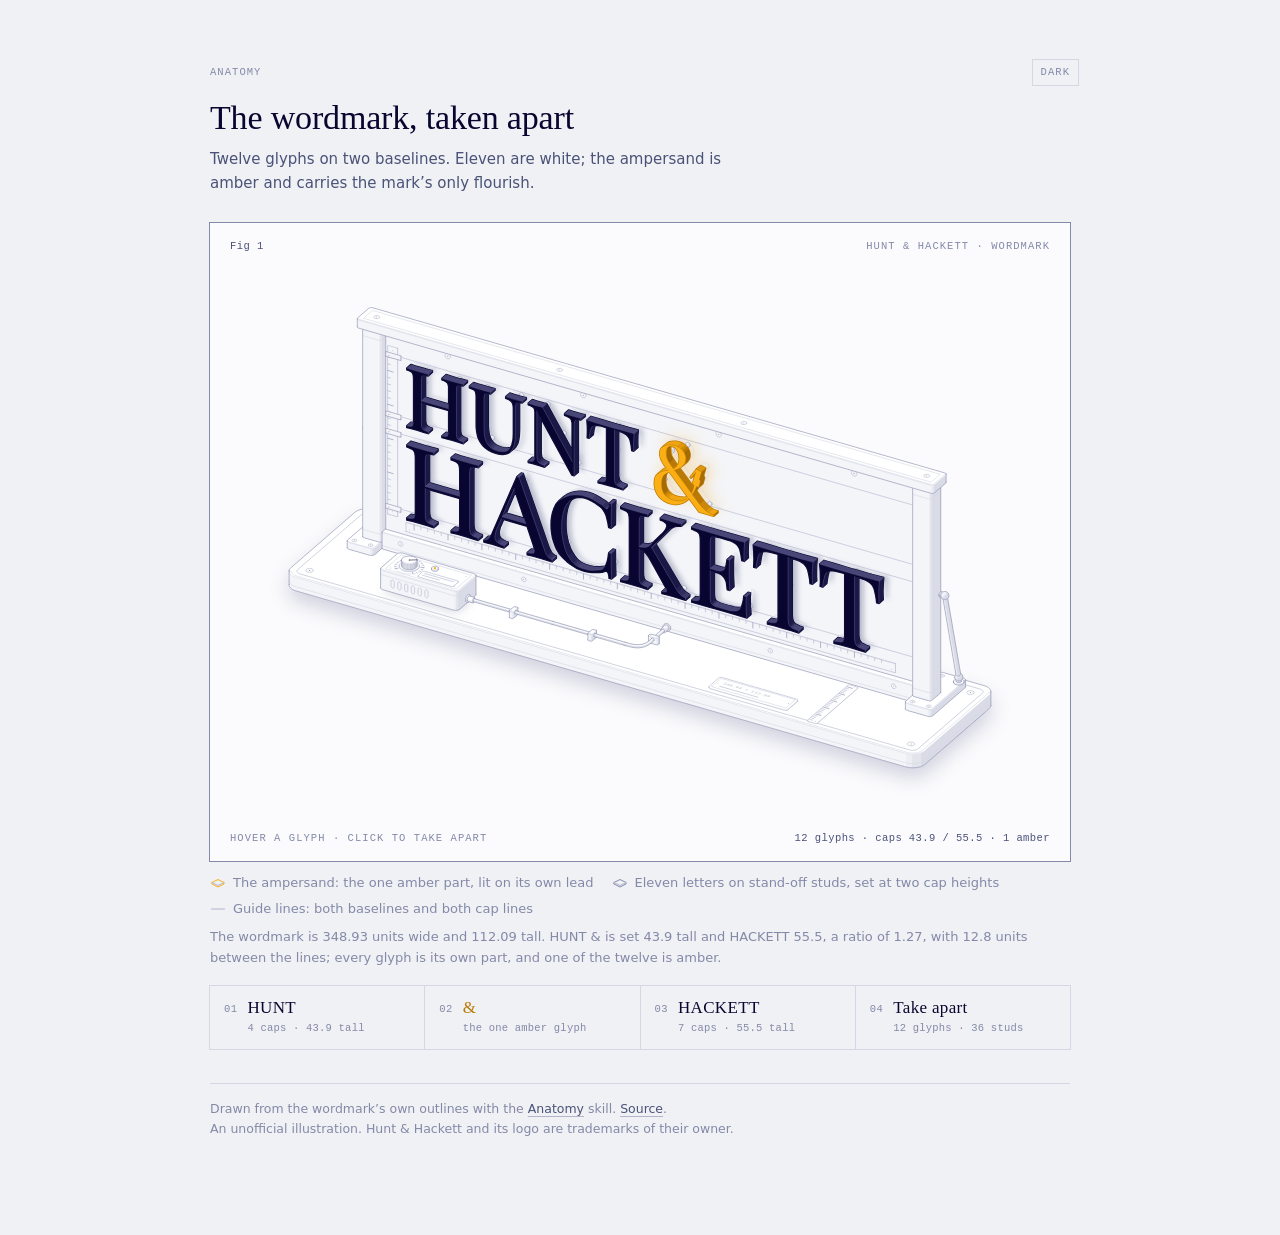
==== light.html @ 51d2b02b "Add an interactive anatomy of the Hunt & Hackett wordmark The wordmark built as a stand-off sign on " ====
<!doctype html><html lang="en"><head><meta charset="utf-8"><meta name="viewport" content="width=device-width, initial-scale=1"><title>Hunt &amp; Hackett · the wordmark, taken apart</title><style>
.iso{
  --anatomy-page:#0b0b0b;--anatomy-card:#131313;--anatomy-text:#a3a3a3;--anatomy-strong:#e6e6e6;--anatomy-muted:#6e6e6e;
  --anatomy-paper:#131313;--anatomy-face:#1b1b1b;--anatomy-top:#1c1c1c;
  --anatomy-shade-0:#0f0f0f;--anatomy-shade-1:#121212;--anatomy-shade-2:#151515;--anatomy-shade-3:#181818;
  --anatomy-lit-top:#262626;--anatomy-lit-shade:#1d1d1d;
  --anatomy-hi:#d4d4d4;--anatomy-mid:#6a6a6a;--anatomy-lo:#3e3e3e;--anatomy-faint:#2a2a2a;--anatomy-lit:#ffffff;
  --anatomy-halo:#050505;--anatomy-halo-opacity:.9;--anatomy-dot:#e6e6e6;
  --anatomy-red:#ff6b6b;--anatomy-green:#6be0a0;--anatomy-blue:#6b9bff;
  --anatomy-weight:.6px;--anatomy-ease:cubic-bezier(.32,.72,0,1);
  --anatomy-mono:ui-monospace,"SF Mono",Menlo,Consolas,monospace;
  --anatomy-lift:inset 0 1px 0 0 #ffffff0a,inset 0 0 0 1px #ffffff06,0 0 0 1px #00000026,0 1px 1px -.5px #00000014,0 3px 3px -1.5px #00000014,0 6px 6px -3px #00000014,0 12px 12px -6px #00000014;
}
.iso[data-theme="light"]{
  --anatomy-page:#f2f2ef;--anatomy-card:#fbfbfa;--anatomy-text:#57575a;--anatomy-strong:#18181a;--anatomy-muted:#8c8c90;
  --anatomy-paper:#fbfbfa;--anatomy-face:#ffffff;--anatomy-top:#ffffff;
  --anatomy-shade-0:#dcdcd9;--anatomy-shade-1:#e5e5e2;--anatomy-shade-2:#ededea;--anatomy-shade-3:#f4f4f1;
  --anatomy-lit-top:#ffffff;--anatomy-lit-shade:#eeeeeb;
  --anatomy-hi:#26262a;--anatomy-mid:#8a8a8f;--anatomy-lo:#b4b4b8;--anatomy-faint:#d4d4d6;--anatomy-lit:#000000;
  --anatomy-halo:#8a8a80;--anatomy-halo-opacity:.32;--anatomy-dot:#3a3a3e;
  --anatomy-red:#e5484d;--anatomy-green:#30a46c;--anatomy-blue:#3e63dd;
  --anatomy-lift:inset 0 1px 0 0 #ffffff,0 0 0 1px #0000000f,0 1px 1px -.5px #0000000a,0 3px 3px -1.5px #0000000a,0 6px 6px -3px #0000000a,0 12px 12px -6px #0000000a;
}
.iso-svg{display:block;width:100%;height:auto;overflow:visible}
.iso-svg path,.iso-svg circle{vector-effect:non-scaling-stroke}
.iso-fill{fill:var(--anatomy-paper);stroke:none}
.iso-solid[data-lit]>.iso-fill{fill:var(--anatomy-face)}
.iso-shade,.iso-top{stroke:none}
.iso-shade[data-shade="0"]{fill:var(--anatomy-shade-0)}
.iso-shade[data-shade="1"]{fill:var(--anatomy-shade-1)}
.iso-shade[data-shade="2"]{fill:var(--anatomy-shade-2)}
.iso-shade[data-shade="3"]{fill:var(--anatomy-shade-3)}
.iso-top{fill:var(--anatomy-top)}
.iso-solid[data-lit]>.iso-top{fill:var(--anatomy-lit-top)}
.iso-solid[data-lit]>.iso-shade{fill:var(--anatomy-lit-shade)}
.iso-solid[data-seamless]>.iso-shade,.iso-solid[data-seamless]>.iso-top{stroke-width:.4;stroke-linejoin:round}
.iso-solid[data-seamless]>.iso-shade[data-shade="0"]{stroke:var(--anatomy-shade-0)}
.iso-solid[data-seamless]>.iso-shade[data-shade="1"]{stroke:var(--anatomy-shade-1)}
.iso-solid[data-seamless]>.iso-shade[data-shade="2"]{stroke:var(--anatomy-shade-2)}
.iso-solid[data-seamless]>.iso-shade[data-shade="3"]{stroke:var(--anatomy-shade-3)}
.iso-solid[data-seamless]>.iso-top{stroke:var(--anatomy-top)}
.iso-solid[data-seamless][data-lit]>.iso-top{stroke:var(--anatomy-lit-top)}
.iso-solid[data-seamless][data-lit]>.iso-shade{stroke:var(--anatomy-lit-shade)}
.iso-solid[data-lit]>.iso-edge{stroke:var(--anatomy-lit)}
.iso-halo{fill:var(--anatomy-halo);stroke:none;filter:blur(9px);opacity:var(--anatomy-halo-opacity);transform:translateY(3px)}
.iso-line{fill:none;stroke:var(--anatomy-lo);stroke-width:var(--anatomy-weight);stroke-linecap:round;stroke-linejoin:round}
.iso-line[data-tone="hi"]{stroke:var(--anatomy-hi)}
.iso-line[data-tone="mid"]{stroke:var(--anatomy-mid)}
.iso-line[data-tone="lo"]{stroke:var(--anatomy-lo)}
.iso-line[data-tone="faint"]{stroke:var(--anatomy-faint)}
.iso-line[data-tone="lit"]{stroke:var(--anatomy-lit)}
.iso-line[data-tone="red"]{stroke:var(--anatomy-red)}
.iso-line[data-tone="green"]{stroke:var(--anatomy-green)}
.iso-line[data-tone="blue"]{stroke:var(--anatomy-blue)}
.iso-line[data-dotted]{stroke-dasharray:.01 3.5;stroke-width:1}
.iso-line[data-dashed]{stroke-dasharray:3 3}
.iso-line[data-flow]{stroke-dasharray:2 6}
.iso-wire-end{fill:var(--anatomy-paper);stroke:var(--anatomy-lo);stroke-width:var(--anatomy-weight)}
.iso-wire[data-tone="hi"] .iso-wire-end{stroke:var(--anatomy-hi)}
.iso-wire[data-tone="mid"] .iso-wire-end{stroke:var(--anatomy-mid)}
.iso-wire[data-tone="faint"] .iso-wire-end{stroke:var(--anatomy-faint)}
.iso-wire[data-tone="lit"] .iso-wire-end{stroke:var(--anatomy-lit)}
.iso-dots circle{fill:var(--anatomy-dot);stroke:none;opacity:.32}
.iso-dots[data-tone="hi"] circle{opacity:.85}
.iso-dots[data-tone="mid"] circle{opacity:.45}
.iso-dots[data-tone="lo"] circle{opacity:.22}
.iso-dots[data-tone="faint"] circle{opacity:.12}
.iso-face-text{fill:var(--anatomy-mid);font-family:var(--anatomy-mono);letter-spacing:.04em}
.iso-face-text[data-tone="hi"]{fill:var(--anatomy-hi)}
.iso-face-text[data-tone="lo"]{fill:var(--anatomy-lo)}
.iso-face-text[data-tone="faint"]{fill:var(--anatomy-faint)}
.tb-body{fill:var(--anatomy-shade-2);stroke:none}
.tb-shine{fill:var(--anatomy-top);stroke:none}
.tb-shade{fill:var(--anatomy-shade-0);stroke:none}
.tb-ring{fill:none;stroke:var(--anatomy-lo);stroke-width:.45;stroke-linecap:butt;stroke-linejoin:round}
.tb-ring[data-tone="mid"]{stroke:var(--anatomy-mid)}
.tb-ring[data-tone="faint"]{stroke:var(--anatomy-faint)}
.tb-ring[data-tone="hi"]{stroke:var(--anatomy-hi)}
@keyframes iso-flow{to{stroke-dashoffset:-32}}
@keyframes iso-pulse{0%,100%{opacity:.18}12%{opacity:1}40%{opacity:.18}}
.iso-line[data-flow]{animation:iso-flow 1600ms linear infinite}
.iso-dots circle[data-pulse]{animation:iso-pulse 1600ms steps(1,end) infinite;animation-delay:var(--pulse-at,0ms)}
.iso-figure{margin:32px 0 36px}
.iso-plate{position:relative;padding:52px 24px;border-radius:0;background:var(--anatomy-card);box-shadow:0 0 0 1px var(--anatomy-mid);--anatomy-paper:var(--anatomy-card)}
.iso-plate-corners{position:absolute;inset:18px 20px;pointer-events:none}
.iso-plate-corner{position:absolute;color:var(--anatomy-muted);font-family:var(--anatomy-mono);font-size:10.5px;line-height:1;letter-spacing:.04em;white-space:nowrap}
.iso-plate-corner[data-corner="fig"]{top:0;left:0;color:var(--anatomy-text)}
.iso-plate-corner[data-corner="title"]{top:0;right:0;text-transform:uppercase;letter-spacing:.1em}
.iso-plate-corner[data-corner="hint"]{bottom:0;left:0;text-transform:uppercase;letter-spacing:.1em}
.iso-plate-corner[data-corner="readout"]{right:0;bottom:0;color:var(--anatomy-text);font-variant-numeric:tabular-nums}
.iso-plate .iso-svg{margin:0 auto}
.iso-legend{display:grid;gap:8px;margin-top:12px;color:var(--anatomy-muted);font-size:13px;line-height:1.55}
.iso-keys{display:flex;flex-wrap:wrap;gap:6px 18px}
.iso-key{display:inline-flex;align-items:center;gap:7px}
.iso-swatch{width:16px;height:10px;flex:none;overflow:visible}
.iso-swatch path{fill:none;stroke:var(--anatomy-hi);stroke-width:1;vector-effect:non-scaling-stroke;stroke-linejoin:round;stroke-linecap:round}
.iso-swatch[data-mark="raised"] path,.iso-swatch[data-mark="flat"] path{stroke:var(--anatomy-mid)}
.iso-swatch[data-mark="lit"] path{stroke:var(--anatomy-lit)}
.iso-swatch[data-mark="dim"] path{stroke:var(--anatomy-lo)}
.iso-swatch[data-mark="dotted"] path{stroke-dasharray:.01 3;stroke-width:1.4}
.iso-swatch[data-mark="dashed"] path{stroke-dasharray:3 2.5}
.iso-swatch[data-mark="red"] path{stroke:var(--anatomy-red)}
.iso-swatch[data-mark="green"] path{stroke:var(--anatomy-green)}
.iso-swatch[data-mark="blue"] path{stroke:var(--anatomy-blue)}
.iso-swatch-crease{stroke:var(--anatomy-lo)!important}
@media (max-width:560px){.iso-plate{padding:48px 12px 70px}.iso-plate-corner[data-corner="hint"]{bottom:18px}}
@media (prefers-reduced-motion:reduce){.iso-line[data-flow],.iso-dots circle[data-pulse]{animation:none}}

*{box-sizing:border-box}
html{color-scheme:dark}
body[data-theme="light"]{color-scheme:light}
body{margin:0;background:var(--anatomy-page);color:var(--anatomy-text);font:14px/1.6 ui-sans-serif,system-ui,-apple-system,"Segoe UI",sans-serif;-webkit-font-smoothing:antialiased}
.iso-page{width:min(860px,100% - 32px);margin:64px auto 96px}

.iso{
  --anatomy-page:#05041f;--anatomy-card:#080630;--anatomy-text:#a9acc9;--anatomy-strong:#eff1f4;--anatomy-muted:#7175a0;
  --anatomy-paper:#080630;--anatomy-face:#100e44;--anatomy-top:#12104a;
  --anatomy-shade-0:#060427;--anatomy-shade-1:#07052d;--anatomy-shade-2:#0b0938;--anatomy-shade-3:#0e0c40;
  --anatomy-lit-top:#1c1a5c;--anatomy-lit-shade:#141249;
  --anatomy-hi:#d9dcee;--anatomy-mid:#7377a6;--anatomy-lo:#43467a;--anatomy-faint:#262859;--anatomy-lit:#ffffff;
  --anatomy-halo:#020114;--anatomy-halo-opacity:.9;--anatomy-dot:#e6e8f6;
  --hh-amber:#fcaf15;--hh-amber-0:#a56a02;--hh-amber-1:#b97904;--hh-amber-2:#cd8807;--hh-amber-3:#e0980b;--hh-amber-4:#f0a511;--hh-amber-rim:#ffd27a;
  --hh-face:#ffffff;--hh-wall-0:#8388b5;--hh-wall-1:#959ac3;--hh-wall-2:#a8acd0;--hh-wall-3:#bbbfdd;--hh-wall-4:#cfd2e9;--hh-rim:#c4c8e3;--hh-crease:#a2a7cc;
  --hh-shadow:#020114;--hh-shadow-opacity:.7;--hh-glow-opacity:.5;--hh-glow-blend:screen;
}
.iso[data-theme="light"]{
  --anatomy-page:#eff1f4;--anatomy-card:#fbfbfd;--anatomy-text:#4a5278;--anatomy-strong:#080630;--anatomy-muted:#8489a8;
  --anatomy-paper:#fbfbfd;--anatomy-face:#ffffff;--anatomy-top:#ffffff;
  --anatomy-shade-0:#d9dbe6;--anatomy-shade-1:#e3e5ed;--anatomy-shade-2:#eceef3;--anatomy-shade-3:#f4f5f9;
  --anatomy-lit-top:#ffffff;--anatomy-lit-shade:#ecedf3;
  --anatomy-hi:#1b1a45;--anatomy-mid:#858aaa;--anatomy-lo:#b1b5cc;--anatomy-faint:#d5d7e4;--anatomy-lit:#080630;
  --anatomy-halo:#6f7396;--anatomy-halo-opacity:.3;--anatomy-dot:#2b2a55;
  --hh-face:#080630;--hh-wall-0:#1a1846;--hh-wall-1:#242251;--hh-wall-2:#2f2d5d;--hh-wall-3:#3b3969;--hh-wall-4:#484676;--hh-rim:#080630;--hh-crease:#5a5888;
  --hh-amber-rim:#b97904;
  --hh-shadow:#4a5278;--hh-shadow-opacity:.34;--hh-glow-opacity:.62;--hh-glow-blend:multiply;
}
html{color-scheme:dark}
.hh-head{margin:0 0 28px}
.hh-kicker{display:flex;justify-content:space-between;align-items:baseline;margin:0 0 18px;color:var(--anatomy-muted);font-family:var(--anatomy-mono);font-size:10.5px;letter-spacing:.1em;text-transform:uppercase}
.hh-theme{color:var(--anatomy-muted);text-decoration:none;padding:5px 9px;margin:-5px -9px;box-shadow:inset 0 0 0 1px var(--anatomy-faint)}
.hh-theme:hover,.hh-theme:focus-visible{color:var(--anatomy-strong);box-shadow:inset 0 0 0 1px var(--anatomy-mid);outline:none}
.hh-head h1{margin:0 0 10px;color:var(--anatomy-strong);font:400 34px/1.12 Georgia,"Iowan Old Style","Times New Roman",serif;letter-spacing:-.005em;text-wrap:balance}
.hh-lede{margin:0;max-width:56ch;color:var(--anatomy-text);font-size:15px;line-height:1.6}
.iso-figure{margin:0}
.iso-stage{cursor:pointer;touch-action:pan-y;-webkit-tap-highlight-color:transparent}
.iso-stage:focus{outline:none}
.iso-stage:focus-visible{outline:1px solid var(--anatomy-muted);outline-offset:6px}
.hh-live{position:absolute;width:1px;height:1px;margin:-1px;overflow:hidden;clip-path:inset(50%);white-space:nowrap}
.hh-body{fill:var(--hh-wall-2);stroke:var(--hh-rim);stroke-width:1.5px;stroke-linejoin:round;paint-order:stroke}
.hh-wall{stroke:none}
.hh-wall[data-shade="0"]{fill:var(--hh-wall-0)}
.hh-wall[data-shade="1"]{fill:var(--hh-wall-1)}
.hh-wall[data-shade="2"]{fill:var(--hh-wall-2)}
.hh-wall[data-shade="3"]{fill:var(--hh-wall-3)}
.hh-wall[data-shade="4"]{fill:var(--hh-wall-4)}
.hh-face{fill:var(--hh-face);stroke:none}
.iso-line.hh-crease{stroke:var(--hh-crease);stroke-width:.5px}
.hh-glyph[data-amber]{--hh-face:var(--hh-amber);--hh-wall-0:var(--hh-amber-0);--hh-wall-1:var(--hh-amber-1);--hh-wall-2:var(--hh-amber-2);--hh-wall-3:var(--hh-amber-3);--hh-wall-4:var(--hh-amber-4);--hh-rim:var(--hh-amber-rim);--hh-crease:var(--hh-amber-rim)}
.hh-shadow{fill:var(--hh-shadow);stroke:none;filter:blur(2.4px);opacity:var(--hh-shadow-opacity);transform:translate(1.5px,2.5px)}
.hh-glow{fill:var(--hh-amber);stroke:none;filter:blur(7px);opacity:var(--hh-glow-opacity);mix-blend-mode:var(--hh-glow-blend)}
.iso-line.hh-print{stroke-width:.5px}
.iso-line.hh-lead{stroke:var(--hh-amber);stroke-width:.8px;opacity:.9}
.hh-pilot{fill:var(--hh-amber)}
.iso-swatch[data-mark="lit"] path{stroke:var(--hh-amber)}
.hh-parts{display:grid;grid-template-columns:repeat(4,minmax(0,1fr));gap:1px;margin:18px 0 0;background:var(--anatomy-faint);box-shadow:0 0 0 1px var(--anatomy-faint)}
.hh-part{display:grid;grid-template-columns:auto 1fr;gap:2px 10px;align-items:baseline;padding:12px 14px;border:0;background:var(--anatomy-page);color:var(--anatomy-text);font:inherit;text-align:left;cursor:pointer;transition:background-color 160ms var(--anatomy-ease),color 160ms var(--anatomy-ease)}
.hh-part-no{grid-row:span 2;align-self:start;padding-top:3px;color:var(--anatomy-muted);font-family:var(--anatomy-mono);font-size:10.5px;letter-spacing:.04em}
.hh-part-name{color:var(--anatomy-strong);font:400 17px/1.2 Georgia,"Iowan Old Style","Times New Roman",serif;letter-spacing:.02em}
.hh-part[data-group="amp"] .hh-part-name{color:var(--hh-amber)}
.iso[data-theme="light"] .hh-part[data-group="amp"] .hh-part-name{color:#b97904}
.hh-part-note{color:var(--anatomy-muted);font-family:var(--anatomy-mono);font-size:10.5px;letter-spacing:.02em;white-space:nowrap;overflow:hidden;text-overflow:ellipsis}
.hh-part:hover,.hh-part[aria-pressed="true"]{background:var(--anatomy-card)}
.hh-part[aria-pressed="true"]{box-shadow:inset 0 2px 0 0 var(--hh-amber)}
.hh-part:focus-visible{outline:1px solid var(--anatomy-muted);outline-offset:-3px}
.hh-foot{margin:34px 0 0;padding-top:16px;box-shadow:inset 0 1px 0 0 var(--anatomy-faint);color:var(--anatomy-muted);font-size:12.5px;line-height:1.6}
.hh-foot p{margin:0}
.hh-foot a{color:var(--anatomy-text);text-underline-offset:3px;text-decoration-color:var(--anatomy-lo)}
.hh-foot a:hover{color:var(--anatomy-strong)}
@media (max-width:640px){
  .iso-page{margin:36px auto 64px}
  .hh-head h1{font-size:27px}
  .hh-parts{grid-template-columns:repeat(2,minmax(0,1fr))}
  .iso-plate{overflow:hidden}
  .iso-plate .iso-svg{width:118%;margin:0 -9%}
}
@media (prefers-reduced-motion:reduce){.hh-part{transition:none}}
</style><link rel="icon" href="data:image/svg+xml,%3Csvg%20xmlns%3D%22http%3A%2F%2Fwww.w3.org%2F2000%2Fsvg%22%20viewBox%3D%22168.7%20-14%2072%2072%22%3E%3Crect%20x%3D%22168.7%22%20y%3D%22-14%22%20width%3D%2272%22%20height%3D%2272%22%20fill%3D%22%23080630%22%2F%3E%3Cpath%20fill%3D%22%23fcaf15%22%20d%3D%22M210.8%2032.4L212.6%2029.1L214%2025.6L215.5%2025.9L216.8%2020.9L216%2019.8L217.6%2013.9L213.8%2012.9L209.2%2020.2L209.9%2020.7L213.4%2015.4L210.9%2024.7L212.3%2025.1L211.8%2027.4L211.1%2029.6L210.2%2031.8L204.3%2025.4L197.6%2018.3L199.1%2017.3L200.6%2016.2L202.1%2015L203.3%2013.8L204.4%2012.4L204.9%2011.7L205.3%2010.9L205.6%2010.1L205.8%209.3L206%208.4L206%207.5L206%206.7L205.8%205.9L205.6%205.1L205.4%204.4L205%203.8L204.6%203.2L204.1%202.6L203.6%202.1L203%201.6L202.4%201.2L201%200.5L199.4%200.1L197.6%200L195.6%200.2L193.6%200.8L192.3%201.4L191%202L189.8%202.8L188.8%203.7L188%204.8L187.3%206L187.1%206.7L186.9%207.5L186.8%208.3L186.8%209.2L186.9%2010.7L187.2%2012.1L187.8%2013.4L188.5%2014.7L189.4%2015.9L190.4%2017.2L192.8%2019.7L190.2%2020.9L188.2%2022.1L186.6%2023.3L185.4%2024.5L184.7%2025.2L184.2%2026L183.7%2026.9L183.4%2027.8L183.1%2028.8L182.9%2029.9L182.8%2031L182.7%2032.3L182.8%2033.6L182.9%2034.9L183.2%2036.1L183.6%2037.2L184%2038.2L184.6%2039.2L185.2%2040.1L185.9%2040.9L186.7%2041.6L187.6%2042.2L188.6%2042.7L189.7%2043.2L190.8%2043.5L192.1%2043.8L193.4%2043.9L194.7%2044L197%2043.7L199.3%2043.2L201.4%2042.3L203.4%2041.1L205.2%2039.7L206.9%2038.1L208.4%2036.3L215.7%2044L226.7%2044L226.7%2042.9L225.3%2042.9L224.1%2042.7L222.9%2042.5L221.8%2042.1L220.8%2041.7L219.8%2041.2L218.9%2040.6L218%2039.9L216.3%2038.3L214.6%2036.6ZM191.6%207.9L191.7%206.3L191.9%204.9L192.2%203.7L192.7%202.8L193.4%202.1L194.2%201.6L195.2%201.3L196.4%201.2L197%201.3L197.6%201.4L198.1%201.6L198.6%201.9L199%202.3L199.4%202.7L200.1%203.7L200.5%204.9L200.9%206.1L201.1%207.4L201.1%208.6L201.1%209.6L201%2010.7L200.8%2011.9L200.4%2013L199.8%2014.2L199.1%2015.3L198%2016.4L196.7%2017.4L195.1%2015.6L193.9%2014.1L193%2012.8L192.3%2011.7L191.9%2010.7L191.7%209.8L191.6%208.9ZM196.3%2040.7L194.6%2040.5L193.1%2040.2L192.4%2039.9L191.7%2039.6L191%2039.1L190.5%2038.6L189.9%2038.1L189.5%2037.4L189.1%2036.6L188.7%2035.8L188.4%2034.8L188.2%2033.8L188.1%2032.6L188.1%2031.4L188.1%2029.4L188.4%2027.7L188.8%2026.3L189.3%2025L190.1%2023.8L191.1%2022.8L192.3%2021.7L193.7%2020.7L207.7%2035.6L206.7%2036.7L205.6%2037.7L204.3%2038.6L202.9%2039.3L201.4%2039.9L199.8%2040.3L198.1%2040.6Z%22%2F%3E%3C%2Fsvg%3E"><meta name="description" content="An interactive isometric anatomy of the Hunt &amp; Hackett wordmark: twelve glyphs on stand-off studs that slide apart."><meta property="og:title" content="The wordmark, taken apart"><meta property="og:description" content="An interactive isometric anatomy of the Hunt &amp; Hackett wordmark."><meta property="og:image" content="https://cozybear-dev.github.io/hackett-logo/assets/preview.png"><meta name="theme-color" content="#080630"></head><body class="iso" data-theme="light"><main class="iso-page"><header class="hh-head"><p class="hh-kicker"><span>Anatomy</span><a class="hh-theme" href="./">Dark</a></p><h1>The wordmark, taken apart</h1><p class="hh-lede">Twelve glyphs on two baselines. Eleven are white; the ampersand is amber and carries the mark’s only flourish.</p></header><figure class="iso-figure"><div class="iso-plate"><div class="iso-plate-corners" aria-hidden="true"><span class="iso-plate-corner" data-corner="fig">Fig 1</span><span class="iso-plate-corner" data-corner="title">Hunt &amp; Hackett · wordmark</span><span class="iso-plate-corner" data-corner="hint">Hover a glyph · click to take apart</span><span class="iso-plate-corner" data-corner="readout" data-readout>12 glyphs · caps 43.9 / 55.5 · 1 amber</span></div><div class="iso-stage" tabindex="0" role="group" aria-label="Hunt and Hackett wordmark as a stand-off sign. Arrow keys step through the twelve glyphs, Space takes the sign apart, Escape puts it back."><svg xmlns="http://www.w3.org/2000/svg" class="iso-svg" viewBox="0 0 760 500" role="img" aria-label="The Hunt &amp; Hackett wordmark built as a stand-off sign on an assembly stand. Eleven white letters and one amber ampersand stand on studs in front of a navy panel, HUNT &amp; above HACKETT, with rules along the panel measuring its two cap heights and its width. Any glyph slides out along its studs, and the ampersand stays lit on a coiled lead."><path class="iso-halo" d="M51.6 284.1L51.7 282.8L52.2 281.5L53.3 280.3L113.3 228.3L114.8 227.3L116.7 226.4L118.9 225.7L121.3 225.3L123.9 225.1L126.5 225.1L129 225.4L131.3 225.9L701.9 390.6L704 391.4L705.7 392.3L707.1 393.4L708 394.6L708.4 395.9L708.4 408.6L708.3 409.9L707.8 411.1L706.7 412.3L646.7 464.3L645.2 465.3L643.3 466.2L641.1 466.9L638.7 467.4L636.1 467.6L633.5 467.5L631 467.2L628.7 466.7L58.1 302L56 301.3L54.3 300.3L52.9 299.2L52 298L51.6 296.7Z"/><g class="iso-solid"><path class="iso-fill" d="M122.2 259.7L122.2 258.5L122.8 257.4L123.7 256.4L125 255.4L126.7 254.6L128.7 254L130.8 253.6L133.1 253.4L135.4 253.5L137.6 253.7L139.7 254.2L141.6 254.9L143.1 255.7L144.4 256.7L145.2 257.8L145.5 258.9L145.5 260.9L145.5 262.1L144.9 263.2L144 264.2L142.7 265.2L141 266L139 266.6L136.9 267L134.6 267.2L132.3 267.1L130.1 266.9L128 266.4L126.1 265.7L124.6 264.9L123.3 263.9L122.5 262.8L122.2 261.7Z"/><path class="iso-shade" data-shade="0" d="M144 264.2L142.7 265.2L142.7 263.1L144 262.2ZM142.7 265.2L141 266L141 263.9L142.7 263.1ZM141 266L139 266.6L139 264.5L141 263.9ZM145.5 260.9L145.5 262.1L145.5 260.1L145.5 258.9ZM145.5 262.1L144.9 263.2L144.9 261.2L145.5 260.1ZM144.9 263.2L144 264.2L144 262.2L144.9 261.2Z"/><path class="iso-shade" data-shade="1" d="M139 266.6L136.9 267L136.9 264.9L139 264.5ZM136.9 267L134.6 267.2L134.6 265.1L136.9 264.9Z"/><path class="iso-shade" data-shade="2" d="M134.6 267.2L132.3 267.1L132.3 265.1L134.6 265.1ZM132.3 267.1L130.1 266.9L130.1 264.8L132.3 265.1ZM130.1 266.9L128 266.4L128 264.4L130.1 264.8Z"/><path class="iso-shade" data-shade="3" d="M128 266.4L126.1 265.7L126.1 263.7L128 264.4ZM126.1 265.7L124.6 264.9L124.6 262.9L126.1 263.7ZM124.6 264.9L123.3 263.9L123.3 261.9L124.6 262.9ZM123.3 263.9L122.5 262.8L122.5 260.8L123.3 261.9ZM122.5 262.8L122.2 261.7L122.2 259.7L122.5 260.8Z"/><path class="iso-top" d="M144 262.2L142.7 263.1L141 263.9L139 264.5L136.9 264.9L134.6 265.1L132.3 265.1L130.1 264.8L128 264.4L126.1 263.7L124.6 262.9L123.3 261.9L122.5 260.8L122.2 259.7L122.2 258.5L122.8 257.4L123.7 256.4L125 255.4L126.7 254.6L128.7 254L130.8 253.6L133.1 253.4L135.4 253.5L137.6 253.7L139.7 254.2L141.6 254.9L143.1 255.7L144.4 256.7L145.2 257.8L145.5 258.9L145.5 260.1L144.9 261.2Z"/><path class="iso-line iso-crease" data-tone="faint" d="M145.5 258.9L145.5 260.1L144.9 261.2L144 262.2L142.7 263.1L141 263.9L139 264.5L136.9 264.9L134.6 265.1L132.3 265.1L130.1 264.8L128 264.4L126.1 263.7L124.6 262.9L123.3 261.9L122.5 260.8L122.2 259.7"/><path class="iso-line iso-edge" data-tone="lo" d="M122.2 259.7L122.2 258.5L122.8 257.4L123.7 256.4L125 255.4L126.7 254.6L128.7 254L130.8 253.6L133.1 253.4L135.4 253.5L137.6 253.7L139.7 254.2L141.6 254.9L143.1 255.7L144.4 256.7L145.2 257.8L145.5 258.9M145.5 260.9L145.5 262.1L144.9 263.2L144 264.2L142.7 265.2L141 266L139 266.6L136.9 267L134.6 267.2L132.3 267.1L130.1 266.9L128 266.4L126.1 265.7L124.6 264.9L123.3 263.9L122.5 262.8L122.2 261.7M122.2 259.7L122.2 261.7M145.5 258.9L145.5 260.9"/></g><g class="iso-solid"><path class="iso-fill" d="M124.8 255.3L124.9 254.4L125.3 253.5L126 252.7L127 252L128.3 251.4L129.8 250.9L131.5 250.6L133.3 250.4L135 250.5L136.8 250.7L138.4 251L139.8 251.6L141.1 252.2L142 253L142.6 253.8L142.9 254.7L142.9 259L142.8 259.9L142.4 260.7L141.7 261.6L140.7 262.3L139.4 262.9L137.9 263.4L136.2 263.7L134.4 263.8L132.7 263.8L130.9 263.6L129.3 263.2L127.9 262.7L126.6 262L125.7 261.3L125.1 260.5L124.8 259.6Z"/><path class="iso-shade" data-shade="0" d="M141.7 261.6L140.7 262.3L140.7 258L141.7 257.2ZM140.7 262.3L139.4 262.9L139.4 258.6L140.7 258ZM139.4 262.9L137.9 263.4L137.9 259L139.4 258.6ZM142.9 259L142.8 259.9L142.8 255.6L142.9 254.7ZM142.8 259.9L142.4 260.7L142.4 256.4L142.8 255.6ZM142.4 260.7L141.7 261.6L141.7 257.2L142.4 256.4Z"/><path class="iso-shade" data-shade="1" d="M137.9 263.4L136.2 263.7L136.2 259.4L137.9 259ZM136.2 263.7L134.4 263.8L134.4 259.5L136.2 259.4Z"/><path class="iso-shade" data-shade="2" d="M134.4 263.8L132.7 263.8L132.7 259.5L134.4 259.5ZM132.7 263.8L130.9 263.6L130.9 259.3L132.7 259.5ZM130.9 263.6L129.3 263.2L129.3 258.9L130.9 259.3Z"/><path class="iso-shade" data-shade="3" d="M129.3 263.2L127.9 262.7L127.9 258.4L129.3 258.9ZM127.9 262.7L126.6 262L126.6 257.7L127.9 258.4ZM126.6 262L125.7 261.3L125.7 257L126.6 257.7ZM125.7 261.3L125.1 260.5L125.1 256.2L125.7 257ZM125.1 260.5L124.8 259.6L124.8 255.3L125.1 256.2Z"/><path class="iso-top" d="M141.7 257.2L140.7 258L139.4 258.6L137.9 259L136.2 259.4L134.4 259.5L132.7 259.5L130.9 259.3L129.3 258.9L127.9 258.4L126.6 257.7L125.7 257L125.1 256.2L124.8 255.3L124.9 254.4L125.3 253.5L126 252.7L127 252L128.3 251.4L129.8 250.9L131.5 250.6L133.3 250.4L135 250.5L136.8 250.7L138.4 251L139.8 251.6L141.1 252.2L142 253L142.6 253.8L142.9 254.7L142.8 255.6L142.4 256.4Z"/><path class="iso-line iso-crease" data-tone="faint" d="M142.9 254.7L142.8 255.6L142.4 256.4L141.7 257.2L140.7 258L139.4 258.6L137.9 259L136.2 259.4L134.4 259.5L132.7 259.5L130.9 259.3L129.3 258.9L127.9 258.4L126.6 257.7L125.7 257L125.1 256.2L124.8 255.3"/><path class="iso-line iso-edge" data-tone="mid" d="M124.8 255.3L124.9 254.4L125.3 253.5L126 252.7L127 252L128.3 251.4L129.8 250.9L131.5 250.6L133.3 250.4L135 250.5L136.8 250.7L138.4 251L139.8 251.6L141.1 252.2L142 253L142.6 253.8L142.9 254.7M142.9 259L142.8 259.9L142.4 260.7L141.7 261.6L140.7 262.3L139.4 262.9L137.9 263.4L136.2 263.7L134.4 263.8L132.7 263.8L130.9 263.6L129.3 263.2L127.9 262.7L126.6 262L125.7 261.3L125.1 260.5L124.8 259.6M124.8 255.3L124.8 259.6M142.9 254.7L142.9 259"/></g><path class="iso-line" data-tone="lo" d="M141.7 261.2L141.7 257.6M140.6 261.9L140.6 258.4M139.2 262.6L139.2 259M137.5 263.1L137.5 259.5M135.7 263.3L135.7 259.8M133.9 263.4L133.9 259.9M132 263.3L132 259.8M130.2 263.1L130.2 259.5M128.5 262.6L128.5 259M127.1 261.9L127.1 258.4M126 261.2L126 257.6M125.2 260.3L125.2 256.8M142.5 260.3L142.5 256.8"/><g class="iso-solid"><path class="iso-fill" d="M87 290.1L87.1 289L87.6 287.8L88.6 286.8L89.9 285.9L91.6 285.1L93.5 284.5L95.7 284.1L97.9 283.9L100.2 283.9L102.5 284.2L104.6 284.6L106.4 285.3L108 286.2L109.2 287.1L110 288.2L110.4 289.3L110.4 291.4L110.3 292.5L109.8 293.6L108.9 294.7L107.5 295.6L105.8 296.4L103.9 297L101.7 297.4L99.5 297.6L97.2 297.6L94.9 297.3L92.9 296.8L91 296.1L89.4 295.3L88.2 294.3L87.4 293.3L87 292.1Z"/><path class="iso-shade" data-shade="0" d="M108.9 294.7L107.5 295.6L107.5 293.6L108.9 292.6ZM107.5 295.6L105.8 296.4L105.8 294.4L107.5 293.6ZM105.8 296.4L103.9 297L103.9 295L105.8 294.4ZM110.4 291.4L110.3 292.5L110.3 290.5L110.4 289.3ZM110.3 292.5L109.8 293.6L109.8 291.6L110.3 290.5ZM109.8 293.6L108.9 294.7L108.9 292.6L109.8 291.6Z"/><path class="iso-shade" data-shade="1" d="M103.9 297L101.7 297.4L101.7 295.4L103.9 295ZM101.7 297.4L99.5 297.6L99.5 295.6L101.7 295.4Z"/><path class="iso-shade" data-shade="2" d="M99.5 297.6L97.2 297.6L97.2 295.5L99.5 295.6ZM97.2 297.6L94.9 297.3L94.9 295.3L97.2 295.5ZM94.9 297.3L92.9 296.8L92.9 294.8L94.9 295.3Z"/><path class="iso-shade" data-shade="3" d="M92.9 296.8L91 296.1L91 294.1L92.9 294.8ZM91 296.1L89.4 295.3L89.4 293.3L91 294.1ZM89.4 295.3L88.2 294.3L88.2 292.3L89.4 293.3ZM88.2 294.3L87.4 293.3L87.4 291.2L88.2 292.3ZM87.4 293.3L87 292.1L87 290.1L87.4 291.2Z"/><path class="iso-top" d="M108.9 292.6L107.5 293.6L105.8 294.4L103.9 295L101.7 295.4L99.5 295.6L97.2 295.5L94.9 295.3L92.9 294.8L91 294.1L89.4 293.3L88.2 292.3L87.4 291.2L87 290.1L87.1 289L87.6 287.8L88.6 286.8L89.9 285.9L91.6 285.1L93.5 284.5L95.7 284.1L97.9 283.9L100.2 283.9L102.5 284.2L104.6 284.6L106.4 285.3L108 286.2L109.2 287.1L110 288.2L110.4 289.3L110.3 290.5L109.8 291.6Z"/><path class="iso-line iso-crease" data-tone="faint" d="M110.4 289.3L110.3 290.5L109.8 291.6L108.9 292.6L107.5 293.6L105.8 294.4L103.9 295L101.7 295.4L99.5 295.6L97.2 295.5L94.9 295.3L92.9 294.8L91 294.1L89.4 293.3L88.2 292.3L87.4 291.2L87 290.1"/><path class="iso-line iso-edge" data-tone="lo" d="M87 290.1L87.1 289L87.6 287.8L88.6 286.8L89.9 285.9L91.6 285.1L93.5 284.5L95.7 284.1L97.9 283.9L100.2 283.9L102.5 284.2L104.6 284.6L106.4 285.3L108 286.2L109.2 287.1L110 288.2L110.4 289.3M110.4 291.4L110.3 292.5L109.8 293.6L108.9 294.7L107.5 295.6L105.8 296.4L103.9 297L101.7 297.4L99.5 297.6L97.2 297.6L94.9 297.3L92.9 296.8L91 296.1L89.4 295.3L88.2 294.3L87.4 293.3L87 292.1M87 290.1L87 292.1M110.4 289.3L110.4 291.4"/></g><g class="iso-solid"><path class="iso-fill" d="M89.7 285.7L89.7 284.8L90.1 283.9L90.9 283.1L91.9 282.4L93.2 281.8L94.7 281.3L96.4 281L98.1 280.9L99.9 280.9L101.6 281.1L103.3 281.5L104.7 282L105.9 282.6L106.9 283.4L107.5 284.2L107.8 285.1L107.8 289.4L107.7 290.3L107.3 291.2L106.6 292L105.5 292.7L104.2 293.3L102.7 293.8L101.1 294.1L99.3 294.2L97.5 294.2L95.8 294L94.2 293.6L92.7 293.1L91.5 292.5L90.6 291.7L89.9 290.9L89.7 290Z"/><path class="iso-shade" data-shade="0" d="M106.6 292L105.5 292.7L105.5 288.4L106.6 287.7ZM105.5 292.7L104.2 293.3L104.2 289L105.5 288.4ZM104.2 293.3L102.7 293.8L102.7 289.5L104.2 289ZM107.8 289.4L107.7 290.3L107.7 286L107.8 285.1ZM107.7 290.3L107.3 291.2L107.3 286.9L107.7 286ZM107.3 291.2L106.6 292L106.6 287.7L107.3 286.9Z"/><path class="iso-shade" data-shade="1" d="M102.7 293.8L101.1 294.1L101.1 289.8L102.7 289.5ZM101.1 294.1L99.3 294.2L99.3 289.9L101.1 289.8Z"/><path class="iso-shade" data-shade="2" d="M99.3 294.2L97.5 294.2L97.5 289.9L99.3 289.9ZM97.5 294.2L95.8 294L95.8 289.7L97.5 289.9ZM95.8 294L94.2 293.6L94.2 289.3L95.8 289.7Z"/><path class="iso-shade" data-shade="3" d="M94.2 293.6L92.7 293.1L92.7 288.8L94.2 289.3ZM92.7 293.1L91.5 292.5L91.5 288.2L92.7 288.8ZM91.5 292.5L90.6 291.7L90.6 287.4L91.5 288.2ZM90.6 291.7L89.9 290.9L89.9 286.6L90.6 287.4ZM89.9 290.9L89.7 290L89.7 285.7L89.9 286.6Z"/><path class="iso-top" d="M106.6 287.7L105.5 288.4L104.2 289L102.7 289.5L101.1 289.8L99.3 289.9L97.5 289.9L95.8 289.7L94.2 289.3L92.7 288.8L91.5 288.2L90.6 287.4L89.9 286.6L89.7 285.7L89.7 284.8L90.1 283.9L90.9 283.1L91.9 282.4L93.2 281.8L94.7 281.3L96.4 281L98.1 280.9L99.9 280.9L101.6 281.1L103.3 281.5L104.7 282L105.9 282.6L106.9 283.4L107.5 284.2L107.8 285.1L107.7 286L107.3 286.9Z"/><path class="iso-line iso-crease" data-tone="faint" d="M107.8 285.1L107.7 286L107.3 286.9L106.6 287.7L105.5 288.4L104.2 289L102.7 289.5L101.1 289.8L99.3 289.9L97.5 289.9L95.8 289.7L94.2 289.3L92.7 288.8L91.5 288.2L90.6 287.4L89.9 286.6L89.7 285.7"/><path class="iso-line iso-edge" data-tone="mid" d="M89.7 285.7L89.7 284.8L90.1 283.9L90.9 283.1L91.9 282.4L93.2 281.8L94.7 281.3L96.4 281L98.1 280.9L99.9 280.9L101.6 281.1L103.3 281.5L104.7 282L105.9 282.6L106.9 283.4L107.5 284.2L107.8 285.1M107.8 289.4L107.7 290.3L107.3 291.2L106.6 292L105.5 292.7L104.2 293.3L102.7 293.8L101.1 294.1L99.3 294.2L97.5 294.2L95.8 294L94.2 293.6L92.7 293.1L91.5 292.5L90.6 291.7L89.9 290.9L89.7 290M89.7 285.7L89.7 290M107.8 285.1L107.8 289.4"/></g><path class="iso-line" data-tone="lo" d="M106.6 291.6L106.6 288.1M105.5 292.4L105.5 288.8M104 293L104 289.5M102.4 293.5L102.4 289.9M100.6 293.8L100.6 290.2M98.7 293.9L98.7 290.3M96.8 293.8L96.8 290.2M95 293.5L95 289.9M93.4 293L93.4 289.5M92 292.4L92 288.8M90.9 291.6L90.9 288.1M90.1 290.7L90.1 287.2M107.3 290.7L107.3 287.2"/><g class="iso-solid"><path class="iso-fill" d="M387.3 334.5L387.4 333.4L387.9 332.3L388.9 331.2L390.2 330.3L391.9 329.5L393.9 328.9L396 328.5L398.3 328.3L400.6 328.3L402.8 328.6L404.9 329.1L406.8 329.7L408.3 330.6L409.5 331.6L410.3 332.6L410.7 333.8L410.7 335.8L410.6 336.9L410.1 338.1L409.2 339.1L407.8 340L406.2 340.8L404.2 341.4L402.1 341.8L399.8 342L397.5 342L395.3 341.7L393.2 341.2L391.3 340.6L389.7 339.7L388.5 338.8L387.7 337.7L387.3 336.6Z"/><path class="iso-shade" data-shade="0" d="M409.2 339.1L407.8 340L407.8 338L409.2 337.1ZM407.8 340L406.2 340.8L406.2 338.8L407.8 338ZM406.2 340.8L404.2 341.4L404.2 339.4L406.2 338.8ZM410.7 335.8L410.6 336.9L410.6 334.9L410.7 333.8ZM410.6 336.9L410.1 338.1L410.1 336L410.6 334.9ZM410.1 338.1L409.2 339.1L409.2 337.1L410.1 336Z"/><path class="iso-shade" data-shade="1" d="M404.2 341.4L402.1 341.8L402.1 339.8L404.2 339.4ZM402.1 341.8L399.8 342L399.8 340L402.1 339.8Z"/><path class="iso-shade" data-shade="2" d="M399.8 342L397.5 342L397.5 340L399.8 340ZM397.5 342L395.3 341.7L395.3 339.7L397.5 340ZM395.3 341.7L393.2 341.2L393.2 339.2L395.3 339.7Z"/><path class="iso-shade" data-shade="3" d="M393.2 341.2L391.3 340.6L391.3 338.6L393.2 339.2ZM391.3 340.6L389.7 339.7L389.7 337.7L391.3 338.6ZM389.7 339.7L388.5 338.8L388.5 336.7L389.7 337.7ZM388.5 338.8L387.7 337.7L387.7 335.7L388.5 336.7ZM387.7 337.7L387.3 336.6L387.3 334.5L387.7 335.7Z"/><path class="iso-top" d="M409.2 337.1L407.8 338L406.2 338.8L404.2 339.4L402.1 339.8L399.8 340L397.5 340L395.3 339.7L393.2 339.2L391.3 338.6L389.7 337.7L388.5 336.7L387.7 335.7L387.3 334.5L387.4 333.4L387.9 332.3L388.9 331.2L390.2 330.3L391.9 329.5L393.9 328.9L396 328.5L398.3 328.3L400.6 328.3L402.8 328.6L404.9 329.1L406.8 329.7L408.3 330.6L409.5 331.6L410.3 332.6L410.7 333.8L410.6 334.9L410.1 336Z"/><path class="iso-line iso-crease" data-tone="faint" d="M410.7 333.8L410.6 334.9L410.1 336L409.2 337.1L407.8 338L406.2 338.8L404.2 339.4L402.1 339.8L399.8 340L397.5 340L395.3 339.7L393.2 339.2L391.3 338.6L389.7 337.7L388.5 336.7L387.7 335.7L387.3 334.5"/><path class="iso-line iso-edge" data-tone="lo" d="M387.3 334.5L387.4 333.4L387.9 332.3L388.9 331.2L390.2 330.3L391.9 329.5L393.9 328.9L396 328.5L398.3 328.3L400.6 328.3L402.8 328.6L404.9 329.1L406.8 329.7L408.3 330.6L409.5 331.6L410.3 332.6L410.7 333.8M410.7 335.8L410.6 336.9L410.1 338.1L409.2 339.1L407.8 340L406.2 340.8L404.2 341.4L402.1 341.8L399.8 342L397.5 342L395.3 341.7L393.2 341.2L391.3 340.6L389.7 339.7L388.5 338.8L387.7 337.7L387.3 336.6M387.3 334.5L387.3 336.6M410.7 333.8L410.7 335.8"/></g><g class="iso-solid"><path class="iso-fill" d="M390 330.1L390 329.2L390.4 328.4L391.2 327.6L392.2 326.8L393.5 326.2L395 325.8L396.7 325.5L398.4 325.3L400.2 325.3L401.9 325.5L403.6 325.9L405 326.4L406.2 327.1L407.2 327.8L407.8 328.7L408.1 329.5L408.1 333.9L408 334.7L407.6 335.6L406.9 336.4L405.9 337.1L404.6 337.7L403 338.2L401.4 338.5L399.6 338.7L397.8 338.6L396.1 338.4L394.5 338.1L393 337.6L391.8 336.9L390.9 336.2L390.3 335.3L390 334.4Z"/><path class="iso-shade" data-shade="0" d="M406.9 336.4L405.9 337.1L405.9 332.8L406.9 332.1ZM405.9 337.1L404.6 337.7L404.6 333.4L405.9 332.8ZM404.6 337.7L403 338.2L403 333.9L404.6 333.4ZM408.1 333.9L408 334.7L408 330.4L408.1 329.5ZM408 334.7L407.6 335.6L407.6 331.3L408 330.4ZM407.6 335.6L406.9 336.4L406.9 332.1L407.6 331.3Z"/><path class="iso-shade" data-shade="1" d="M403 338.2L401.4 338.5L401.4 334.2L403 333.9ZM401.4 338.5L399.6 338.7L399.6 334.4L401.4 334.2Z"/><path class="iso-shade" data-shade="2" d="M399.6 338.7L397.8 338.6L397.8 334.3L399.6 334.4ZM397.8 338.6L396.1 338.4L396.1 334.1L397.8 334.3ZM396.1 338.4L394.5 338.1L394.5 333.8L396.1 334.1Z"/><path class="iso-shade" data-shade="3" d="M394.5 338.1L393 337.6L393 333.2L394.5 333.8ZM393 337.6L391.8 336.9L391.8 332.6L393 333.2ZM391.8 336.9L390.9 336.2L390.9 331.8L391.8 332.6ZM390.9 336.2L390.3 335.3L390.3 331L390.9 331.8ZM390.3 335.3L390 334.4L390 330.1L390.3 331Z"/><path class="iso-top" d="M406.9 332.1L405.9 332.8L404.6 333.4L403 333.9L401.4 334.2L399.6 334.4L397.8 334.3L396.1 334.1L394.5 333.8L393 333.2L391.8 332.6L390.9 331.8L390.3 331L390 330.1L390 329.2L390.4 328.4L391.2 327.6L392.2 326.8L393.5 326.2L395 325.8L396.7 325.5L398.4 325.3L400.2 325.3L401.9 325.5L403.6 325.9L405 326.4L406.2 327.1L407.2 327.8L407.8 328.7L408.1 329.5L408 330.4L407.6 331.3Z"/><path class="iso-line iso-crease" data-tone="faint" d="M408.1 329.5L408 330.4L407.6 331.3L406.9 332.1L405.9 332.8L404.6 333.4L403 333.9L401.4 334.2L399.6 334.4L397.8 334.3L396.1 334.1L394.5 333.8L393 333.2L391.8 332.6L390.9 331.8L390.3 331L390 330.1"/><path class="iso-line iso-edge" data-tone="mid" d="M390 330.1L390 329.2L390.4 328.4L391.2 327.6L392.2 326.8L393.5 326.2L395 325.8L396.7 325.5L398.4 325.3L400.2 325.3L401.9 325.5L403.6 325.9L405 326.4L406.2 327.1L407.2 327.8L407.8 328.7L408.1 329.5M408.1 333.9L408 334.7L407.6 335.6L406.9 336.4L405.9 337.1L404.6 337.7L403 338.2L401.4 338.5L399.6 338.7L397.8 338.6L396.1 338.4L394.5 338.1L393 337.6L391.8 336.9L390.9 336.2L390.3 335.3L390 334.4M390 330.1L390 334.4M408.1 329.5L408.1 333.9"/></g><path class="iso-line" data-tone="lo" d="M406.9 336L406.9 332.5M405.8 336.8L405.8 333.3M404.4 337.4L404.4 333.9M402.7 337.9L402.7 334.4M400.9 338.2L400.9 334.7M399 338.3L399 334.8M397.1 338.2L397.1 334.7M395.3 337.9L395.3 334.4M393.7 337.4L393.7 333.9M392.3 336.8L392.3 333.3M391.2 336L391.2 332.5M390.4 335.2L390.4 331.6M407.7 335.2L407.7 331.6"/><g class="iso-solid"><path class="iso-fill" d="M349.3 367.5L349.4 366.3L349.9 365.2L350.8 364.2L352.2 363.3L353.8 362.5L355.8 361.9L357.9 361.5L360.2 361.3L362.5 361.3L364.7 361.6L366.8 362L368.7 362.7L370.3 363.5L371.5 364.5L372.3 365.6L372.7 366.7L372.7 368.8L372.6 369.9L372.1 371L371.1 372.1L369.8 373L368.1 373.8L366.1 374.4L364 374.8L361.7 375L359.4 374.9L357.2 374.7L355.1 374.2L353.2 373.5L351.7 372.7L350.5 371.7L349.7 370.7L349.3 369.5Z"/><path class="iso-shade" data-shade="0" d="M371.1 372.1L369.8 373L369.8 371L371.1 370ZM369.8 373L368.1 373.8L368.1 371.8L369.8 371ZM368.1 373.8L366.1 374.4L366.1 372.4L368.1 371.8ZM372.7 368.8L372.6 369.9L372.6 367.9L372.7 366.7ZM372.6 369.9L372.1 371L372.1 369L372.6 367.9ZM372.1 371L371.1 372.1L371.1 370L372.1 369Z"/><path class="iso-shade" data-shade="1" d="M366.1 374.4L364 374.8L364 372.8L366.1 372.4ZM364 374.8L361.7 375L361.7 373L364 372.8Z"/><path class="iso-shade" data-shade="2" d="M361.7 375L359.4 374.9L359.4 372.9L361.7 373ZM359.4 374.9L357.2 374.7L357.2 372.7L359.4 372.9ZM357.2 374.7L355.1 374.2L355.1 372.2L357.2 372.7Z"/><path class="iso-shade" data-shade="3" d="M355.1 374.2L353.2 373.5L353.2 371.5L355.1 372.2ZM353.2 373.5L351.7 372.7L351.7 370.7L353.2 371.5ZM351.7 372.7L350.5 371.7L350.5 369.7L351.7 370.7ZM350.5 371.7L349.7 370.7L349.7 368.6L350.5 369.7ZM349.7 370.7L349.3 369.5L349.3 367.5L349.7 368.6Z"/><path class="iso-top" d="M371.1 370L369.8 371L368.1 371.8L366.1 372.4L364 372.8L361.7 373L359.4 372.9L357.2 372.7L355.1 372.2L353.2 371.5L351.7 370.7L350.5 369.7L349.7 368.6L349.3 367.5L349.4 366.3L349.9 365.2L350.8 364.2L352.2 363.3L353.8 362.5L355.8 361.9L357.9 361.5L360.2 361.3L362.5 361.3L364.7 361.6L366.8 362L368.7 362.7L370.3 363.5L371.5 364.5L372.3 365.6L372.7 366.7L372.6 367.9L372.1 369Z"/><path class="iso-line iso-crease" data-tone="faint" d="M372.7 366.7L372.6 367.9L372.1 369L371.1 370L369.8 371L368.1 371.8L366.1 372.4L364 372.8L361.7 373L359.4 372.9L357.2 372.7L355.1 372.2L353.2 371.5L351.7 370.7L350.5 369.7L349.7 368.6L349.3 367.5"/><path class="iso-line iso-edge" data-tone="lo" d="M349.3 367.5L349.4 366.3L349.9 365.2L350.8 364.2L352.2 363.3L353.8 362.5L355.8 361.9L357.9 361.5L360.2 361.3L362.5 361.3L364.7 361.6L366.8 362L368.7 362.7L370.3 363.5L371.5 364.5L372.3 365.6L372.7 366.7M372.7 368.8L372.6 369.9L372.1 371L371.1 372.1L369.8 373L368.1 373.8L366.1 374.4L364 374.8L361.7 375L359.4 374.9L357.2 374.7L355.1 374.2L353.2 373.5L351.7 372.7L350.5 371.7L349.7 370.7L349.3 369.5M349.3 367.5L349.3 369.5M372.7 366.7L372.7 368.8"/></g><g class="iso-solid"><path class="iso-fill" d="M351.9 363.1L352 362.2L352.4 361.3L353.1 360.5L354.1 359.8L355.4 359.2L357 358.7L358.6 358.4L360.4 358.3L362.2 358.3L363.9 358.5L365.5 358.9L367 359.4L368.2 360L369.1 360.8L369.7 361.6L370 362.5L370 366.8L370 367.7L369.6 368.6L368.8 369.4L367.8 370.1L366.5 370.7L365 371.2L363.3 371.5L361.6 371.6L359.8 371.6L358.1 371.4L356.4 371L355 370.5L353.8 369.9L352.8 369.1L352.2 368.3L351.9 367.4Z"/><path class="iso-shade" data-shade="0" d="M368.8 369.4L367.8 370.1L367.8 365.8L368.8 365.1ZM367.8 370.1L366.5 370.7L366.5 366.4L367.8 365.8ZM366.5 370.7L365 371.2L365 366.9L366.5 366.4ZM370 366.8L370 367.7L370 363.4L370 362.5ZM370 367.7L369.6 368.6L369.6 364.3L370 363.4ZM369.6 368.6L368.8 369.4L368.8 365.1L369.6 364.3Z"/><path class="iso-shade" data-shade="1" d="M365 371.2L363.3 371.5L363.3 367.2L365 366.9ZM363.3 371.5L361.6 371.6L361.6 367.3L363.3 367.2Z"/><path class="iso-shade" data-shade="2" d="M361.6 371.6L359.8 371.6L359.8 367.3L361.6 367.3ZM359.8 371.6L358.1 371.4L358.1 367.1L359.8 367.3ZM358.1 371.4L356.4 371L356.4 366.7L358.1 367.1Z"/><path class="iso-shade" data-shade="3" d="M356.4 371L355 370.5L355 366.2L356.4 366.7ZM355 370.5L353.8 369.9L353.8 365.6L355 366.2ZM353.8 369.9L352.8 369.1L352.8 364.8L353.8 365.6ZM352.8 369.1L352.2 368.3L352.2 364L352.8 364.8ZM352.2 368.3L351.9 367.4L351.9 363.1L352.2 364Z"/><path class="iso-top" d="M368.8 365.1L367.8 365.8L366.5 366.4L365 366.9L363.3 367.2L361.6 367.3L359.8 367.3L358.1 367.1L356.4 366.7L355 366.2L353.8 365.6L352.8 364.8L352.2 364L351.9 363.1L352 362.2L352.4 361.3L353.1 360.5L354.1 359.8L355.4 359.2L357 358.7L358.6 358.4L360.4 358.3L362.2 358.3L363.9 358.5L365.5 358.9L367 359.4L368.2 360L369.1 360.8L369.7 361.6L370 362.5L370 363.4L369.6 364.3Z"/><path class="iso-line iso-crease" data-tone="faint" d="M370 362.5L370 363.4L369.6 364.3L368.8 365.1L367.8 365.8L366.5 366.4L365 366.9L363.3 367.2L361.6 367.3L359.8 367.3L358.1 367.1L356.4 366.7L355 366.2L353.8 365.6L352.8 364.8L352.2 364L351.9 363.1"/><path class="iso-line iso-edge" data-tone="mid" d="M351.9 363.1L352 362.2L352.4 361.3L353.1 360.5L354.1 359.8L355.4 359.2L357 358.7L358.6 358.4L360.4 358.3L362.2 358.3L363.9 358.5L365.5 358.9L367 359.4L368.2 360L369.1 360.8L369.7 361.6L370 362.5M370 366.8L370 367.7L369.6 368.6L368.8 369.4L367.8 370.1L366.5 370.7L365 371.2L363.3 371.5L361.6 371.6L359.8 371.6L358.1 371.4L356.4 371L355 370.5L353.8 369.9L352.8 369.1L352.2 368.3L351.9 367.4M351.9 363.1L351.9 367.4M370 362.5L370 366.8"/></g><path class="iso-line" data-tone="lo" d="M368.8 369L368.8 365.5M367.7 369.8L367.7 366.2M366.3 370.4L366.3 366.9M364.7 370.9L364.7 367.3M362.9 371.2L362.9 367.6M361 371.3L361 367.7M359.1 371.2L359.1 367.6M357.3 370.9L357.3 367.3M355.6 370.4L355.6 366.9M354.2 369.8L354.2 366.2M353.1 369L353.1 365.5M352.3 368.1L352.3 364.6M369.6 368.1L369.6 364.6"/><g class="iso-solid"><path class="iso-fill" d="M649.6 411.9L649.7 410.8L650.2 409.7L651.1 408.6L652.5 407.7L654.2 406.9L656.1 406.3L658.3 405.9L660.5 405.7L662.8 405.7L665.1 406L667.1 406.5L669 407.1L670.6 408L671.8 409L672.6 410L673 411.2L673 413.2L672.9 414.3L672.4 415.5L671.4 416.5L670.1 417.4L668.4 418.2L666.5 418.8L664.3 419.2L662.1 419.4L659.8 419.4L657.5 419.1L655.4 418.6L653.6 418L652 417.1L650.8 416.2L650 415.1L649.6 414Z"/><path class="iso-shade" data-shade="0" d="M671.4 416.5L670.1 417.4L670.1 415.4L671.4 414.5ZM670.1 417.4L668.4 418.2L668.4 416.2L670.1 415.4ZM668.4 418.2L666.5 418.8L666.5 416.8L668.4 416.2ZM673 413.2L672.9 414.3L672.9 412.3L673 411.2ZM672.9 414.3L672.4 415.5L672.4 413.4L672.9 412.3ZM672.4 415.5L671.4 416.5L671.4 414.5L672.4 413.4Z"/><path class="iso-shade" data-shade="1" d="M666.5 418.8L664.3 419.2L664.3 417.2L666.5 416.8ZM664.3 419.2L662.1 419.4L662.1 417.4L664.3 417.2Z"/><path class="iso-shade" data-shade="2" d="M662.1 419.4L659.8 419.4L659.8 417.3L662.1 417.4ZM659.8 419.4L657.5 419.1L657.5 417.1L659.8 417.3ZM657.5 419.1L655.4 418.6L655.4 416.6L657.5 417.1Z"/><path class="iso-shade" data-shade="3" d="M655.4 418.6L653.6 418L653.6 415.9L655.4 416.6ZM653.6 418L652 417.1L652 415.1L653.6 415.9ZM652 417.1L650.8 416.2L650.8 414.1L652 415.1ZM650.8 416.2L650 415.1L650 413.1L650.8 414.1ZM650 415.1L649.6 414L649.6 411.9L650 413.1Z"/><path class="iso-top" d="M671.4 414.5L670.1 415.4L668.4 416.2L666.5 416.8L664.3 417.2L662.1 417.4L659.8 417.3L657.5 417.1L655.4 416.6L653.6 415.9L652 415.1L650.8 414.1L650 413.1L649.6 411.9L649.7 410.8L650.2 409.7L651.1 408.6L652.5 407.7L654.2 406.9L656.1 406.3L658.3 405.9L660.5 405.7L662.8 405.7L665.1 406L667.1 406.5L669 407.1L670.6 408L671.8 409L672.6 410L673 411.2L672.9 412.3L672.4 413.4Z"/><path class="iso-line iso-crease" data-tone="faint" d="M673 411.2L672.9 412.3L672.4 413.4L671.4 414.5L670.1 415.4L668.4 416.2L666.5 416.8L664.3 417.2L662.1 417.4L659.8 417.3L657.5 417.1L655.4 416.6L653.6 415.9L652 415.1L650.8 414.1L650 413.1L649.6 411.9"/><path class="iso-line iso-edge" data-tone="lo" d="M649.6 411.9L649.7 410.8L650.2 409.7L651.1 408.6L652.5 407.7L654.2 406.9L656.1 406.3L658.3 405.9L660.5 405.7L662.8 405.7L665.1 406L667.1 406.5L669 407.1L670.6 408L671.8 409L672.6 410L673 411.2M673 413.2L672.9 414.3L672.4 415.5L671.4 416.5L670.1 417.4L668.4 418.2L666.5 418.8L664.3 419.2L662.1 419.4L659.8 419.4L657.5 419.1L655.4 418.6L653.6 418L652 417.1L650.8 416.2L650 415.1L649.6 414M649.6 411.9L649.6 414M673 411.2L673 413.2"/></g><g class="iso-solid"><path class="iso-fill" d="M652.2 407.5L652.3 406.6L652.7 405.8L653.4 405L654.5 404.2L655.8 403.6L657.3 403.2L658.9 402.8L660.7 402.7L662.5 402.7L664.2 402.9L665.8 403.3L667.3 403.8L668.5 404.5L669.4 405.2L670.1 406.1L670.3 406.9L670.3 411.2L670.3 412.1L669.9 413L669.1 413.8L668.1 414.5L666.8 415.1L665.3 415.6L663.6 415.9L661.9 416.1L660.1 416L658.4 415.8L656.7 415.5L655.3 415L654.1 414.3L653.1 413.6L652.5 412.7L652.2 411.8Z"/><path class="iso-shade" data-shade="0" d="M669.1 413.8L668.1 414.5L668.1 410.2L669.1 409.5ZM668.1 414.5L666.8 415.1L666.8 410.8L668.1 410.2ZM666.8 415.1L665.3 415.6L665.3 411.3L666.8 410.8ZM670.3 411.2L670.3 412.1L670.3 407.8L670.3 406.9ZM670.3 412.1L669.9 413L669.9 408.7L670.3 407.8ZM669.9 413L669.1 413.8L669.1 409.5L669.9 408.7Z"/><path class="iso-shade" data-shade="1" d="M665.3 415.6L663.6 415.9L663.6 411.6L665.3 411.3ZM663.6 415.9L661.9 416.1L661.9 411.8L663.6 411.6Z"/><path class="iso-shade" data-shade="2" d="M661.9 416.1L660.1 416L660.1 411.7L661.9 411.8ZM660.1 416L658.4 415.8L658.4 411.5L660.1 411.7ZM658.4 415.8L656.7 415.5L656.7 411.2L658.4 411.5Z"/><path class="iso-shade" data-shade="3" d="M656.7 415.5L655.3 415L655.3 410.6L656.7 411.2ZM655.3 415L654.1 414.3L654.1 410L655.3 410.6ZM654.1 414.3L653.1 413.6L653.1 409.2L654.1 410ZM653.1 413.6L652.5 412.7L652.5 408.4L653.1 409.2ZM652.5 412.7L652.2 411.8L652.2 407.5L652.5 408.4Z"/><path class="iso-top" d="M669.1 409.5L668.1 410.2L666.8 410.8L665.3 411.3L663.6 411.6L661.9 411.8L660.1 411.7L658.4 411.5L656.7 411.2L655.3 410.6L654.1 410L653.1 409.2L652.5 408.4L652.2 407.5L652.3 406.6L652.7 405.8L653.4 405L654.5 404.2L655.8 403.6L657.3 403.2L658.9 402.8L660.7 402.7L662.5 402.7L664.2 402.9L665.8 403.3L667.3 403.8L668.5 404.5L669.4 405.2L670.1 406.1L670.3 406.9L670.3 407.8L669.9 408.7Z"/><path class="iso-line iso-crease" data-tone="faint" d="M670.3 406.9L670.3 407.8L669.9 408.7L669.1 409.5L668.1 410.2L666.8 410.8L665.3 411.3L663.6 411.6L661.9 411.8L660.1 411.7L658.4 411.5L656.7 411.2L655.3 410.6L654.1 410L653.1 409.2L652.5 408.4L652.2 407.5"/><path class="iso-line iso-edge" data-tone="mid" d="M652.2 407.5L652.3 406.6L652.7 405.8L653.4 405L654.5 404.2L655.8 403.6L657.3 403.2L658.9 402.8L660.7 402.7L662.5 402.7L664.2 402.9L665.8 403.3L667.3 403.8L668.5 404.5L669.4 405.2L670.1 406.1L670.3 406.9M670.3 411.2L670.3 412.1L669.9 413L669.1 413.8L668.1 414.5L666.8 415.1L665.3 415.6L663.6 415.9L661.9 416.1L660.1 416L658.4 415.8L656.7 415.5L655.3 415L654.1 414.3L653.1 413.6L652.5 412.7L652.2 411.8M652.2 407.5L652.2 411.8M670.3 406.9L670.3 411.2"/></g><path class="iso-line" data-tone="lo" d="M669.1 413.4L669.1 409.9M668 414.2L668 410.7M666.6 414.8L666.6 411.3M665 415.3L665 411.8M663.2 415.6L663.2 412.1M661.3 415.7L661.3 412.2M659.4 415.6L659.4 412.1M657.6 415.3L657.6 411.8M656 414.8L656 411.3M654.5 414.2L654.5 410.7M653.4 413.4L653.4 409.9M652.7 412.6L652.7 409M669.9 412.6L669.9 409"/><g class="iso-solid"><path class="iso-fill" d="M614.5 442.4L614.5 441.2L615.1 440.1L616 439L617.3 438.1L619 437.3L621 436.7L623.1 436.3L625.4 436.1L627.7 436.2L629.9 436.4L632 436.9L633.9 437.6L635.4 438.4L636.7 439.4L637.5 440.5L637.8 441.6L637.8 443.6L637.8 444.8L637.2 445.9L636.3 446.9L635 447.9L633.3 448.6L631.3 449.3L629.2 449.7L626.9 449.8L624.6 449.8L622.4 449.5L620.3 449.1L618.4 448.4L616.9 447.6L615.6 446.6L614.8 445.5L614.5 444.4Z"/><path class="iso-shade" data-shade="0" d="M636.3 446.9L635 447.9L635 445.8L636.3 444.9ZM635 447.9L633.3 448.6L633.3 446.6L635 445.8ZM633.3 448.6L631.3 449.3L631.3 447.2L633.3 446.6ZM637.8 443.6L637.8 444.8L637.8 442.7L637.8 441.6ZM637.8 444.8L637.2 445.9L637.2 443.9L637.8 442.7ZM637.2 445.9L636.3 446.9L636.3 444.9L637.2 443.9Z"/><path class="iso-shade" data-shade="1" d="M631.3 449.3L629.2 449.7L629.2 447.6L631.3 447.2ZM629.2 449.7L626.9 449.8L626.9 447.8L629.2 447.6Z"/><path class="iso-shade" data-shade="2" d="M626.9 449.8L624.6 449.8L624.6 447.8L626.9 447.8ZM624.6 449.8L622.4 449.5L622.4 447.5L624.6 447.8ZM622.4 449.5L620.3 449.1L620.3 447L622.4 447.5Z"/><path class="iso-shade" data-shade="3" d="M620.3 449.1L618.4 448.4L618.4 446.4L620.3 447ZM618.4 448.4L616.9 447.6L616.9 445.5L618.4 446.4ZM616.9 447.6L615.6 446.6L615.6 444.6L616.9 445.5ZM615.6 446.6L614.8 445.5L614.8 443.5L615.6 444.6ZM614.8 445.5L614.5 444.4L614.5 442.4L614.8 443.5Z"/><path class="iso-top" d="M636.3 444.9L635 445.8L633.3 446.6L631.3 447.2L629.2 447.6L626.9 447.8L624.6 447.8L622.4 447.5L620.3 447L618.4 446.4L616.9 445.5L615.6 444.6L614.8 443.5L614.5 442.4L614.5 441.2L615.1 440.1L616 439L617.3 438.1L619 437.3L621 436.7L623.1 436.3L625.4 436.1L627.7 436.2L629.9 436.4L632 436.9L633.9 437.6L635.4 438.4L636.7 439.4L637.5 440.5L637.8 441.6L637.8 442.7L637.2 443.9Z"/><path class="iso-line iso-crease" data-tone="faint" d="M637.8 441.6L637.8 442.7L637.2 443.9L636.3 444.9L635 445.8L633.3 446.6L631.3 447.2L629.2 447.6L626.9 447.8L624.6 447.8L622.4 447.5L620.3 447L618.4 446.4L616.9 445.5L615.6 444.6L614.8 443.5L614.5 442.4"/><path class="iso-line iso-edge" data-tone="lo" d="M614.5 442.4L614.5 441.2L615.1 440.1L616 439L617.3 438.1L619 437.3L621 436.7L623.1 436.3L625.4 436.1L627.7 436.2L629.9 436.4L632 436.9L633.9 437.6L635.4 438.4L636.7 439.4L637.5 440.5L637.8 441.6M637.8 443.6L637.8 444.8L637.2 445.9L636.3 446.9L635 447.9L633.3 448.6L631.3 449.3L629.2 449.7L626.9 449.8L624.6 449.8L622.4 449.5L620.3 449.1L618.4 448.4L616.9 447.6L615.6 446.6L614.8 445.5L614.5 444.4M614.5 442.4L614.5 444.4M637.8 441.6L637.8 443.6"/></g><g class="iso-solid"><path class="iso-fill" d="M617.1 438L617.2 437.1L617.6 436.2L618.3 435.4L619.3 434.7L620.6 434.1L622.1 433.6L623.8 433.3L625.6 433.1L627.3 433.2L629.1 433.4L630.7 433.7L632.1 434.3L633.4 434.9L634.3 435.7L634.9 436.5L635.2 437.4L635.2 441.7L635.1 442.6L634.7 443.4L634 444.2L633 445L631.7 445.6L630.2 446L628.5 446.4L626.7 446.5L625 446.5L623.2 446.3L621.6 445.9L620.2 445.4L618.9 444.7L618 444L617.4 443.1L617.1 442.3Z"/><path class="iso-shade" data-shade="0" d="M634 444.2L633 445L633 440.7L634 439.9ZM633 445L631.7 445.6L631.7 441.3L633 440.7ZM631.7 445.6L630.2 446L630.2 441.7L631.7 441.3ZM635.2 441.7L635.1 442.6L635.1 438.3L635.2 437.4ZM635.1 442.6L634.7 443.4L634.7 439.1L635.1 438.3ZM634.7 443.4L634 444.2L634 439.9L634.7 439.1Z"/><path class="iso-shade" data-shade="1" d="M630.2 446L628.5 446.4L628.5 442L630.2 441.7ZM628.5 446.4L626.7 446.5L626.7 442.2L628.5 442Z"/><path class="iso-shade" data-shade="2" d="M626.7 446.5L625 446.5L625 442.2L626.7 442.2ZM625 446.5L623.2 446.3L623.2 442L625 442.2ZM623.2 446.3L621.6 445.9L621.6 441.6L623.2 442Z"/><path class="iso-shade" data-shade="3" d="M621.6 445.9L620.2 445.4L620.2 441.1L621.6 441.6ZM620.2 445.4L618.9 444.7L618.9 440.4L620.2 441.1ZM618.9 444.7L618 444L618 439.7L618.9 440.4ZM618 444L617.4 443.1L617.4 438.8L618 439.7ZM617.4 443.1L617.1 442.3L617.1 438L617.4 438.8Z"/><path class="iso-top" d="M634 439.9L633 440.7L631.7 441.3L630.2 441.7L628.5 442L626.7 442.2L625 442.2L623.2 442L621.6 441.6L620.2 441.1L618.9 440.4L618 439.7L617.4 438.8L617.1 438L617.2 437.1L617.6 436.2L618.3 435.4L619.3 434.7L620.6 434.1L622.1 433.6L623.8 433.3L625.6 433.1L627.3 433.2L629.1 433.4L630.7 433.7L632.1 434.3L633.4 434.9L634.3 435.7L634.9 436.5L635.2 437.4L635.1 438.3L634.7 439.1Z"/><path class="iso-line iso-crease" data-tone="faint" d="M635.2 437.4L635.1 438.3L634.7 439.1L634 439.9L633 440.7L631.7 441.3L630.2 441.7L628.5 442L626.7 442.2L625 442.2L623.2 442L621.6 441.6L620.2 441.1L618.9 440.4L618 439.7L617.4 438.8L617.1 438"/><path class="iso-line iso-edge" data-tone="mid" d="M617.1 438L617.2 437.1L617.6 436.2L618.3 435.4L619.3 434.7L620.6 434.1L622.1 433.6L623.8 433.3L625.6 433.1L627.3 433.2L629.1 433.4L630.7 433.7L632.1 434.3L633.4 434.9L634.3 435.7L634.9 436.5L635.2 437.4M635.2 441.7L635.1 442.6L634.7 443.4L634 444.2L633 445L631.7 445.6L630.2 446L628.5 446.4L626.7 446.5L625 446.5L623.2 446.3L621.6 445.9L620.2 445.4L618.9 444.7L618 444L617.4 443.1L617.1 442.3M617.1 438L617.1 442.3M635.2 437.4L635.2 441.7"/></g><path class="iso-line" data-tone="lo" d="M634 443.9L634 440.3M632.9 444.6L632.9 441.1M631.5 445.3L631.5 441.7M629.8 445.7L629.8 442.2M628 446L628 442.5M626.1 446.1L626.1 442.6M624.3 446L624.3 442.5M622.5 445.7L622.5 442.2M620.8 445.3L620.8 441.7M619.4 444.6L619.4 441.1M618.3 443.9L618.3 440.3M617.5 443L617.5 439.4M634.8 443L634.8 439.4"/><g class="iso-solid"><path class="iso-fill" d="M51.6 276.9L51.8 275.9L52.4 274.9L53.3 274L113.3 222L114.5 221.2L115.9 220.4L117.6 219.8L119.4 219.3L121.3 218.9L123.4 218.7L125.4 218.7L127.5 218.9L129.5 219.1L131.3 219.6L701.9 384.3L703.6 384.9L705.1 385.6L706.3 386.4L707.3 387.3L708 388.3L708.4 389.3L708.4 390.3L708.4 403L708.2 404L707.6 405L706.7 406L646.7 458L645.5 458.8L644.1 459.6L642.4 460.2L640.6 460.7L638.7 461L636.6 461.2L634.6 461.2L632.5 461.1L630.5 460.8L628.7 460.4L58.1 295.7L56.4 295.1L54.9 294.4L53.7 293.5L52.7 292.6L52 291.7L51.6 290.6L51.6 289.6Z"/><path class="iso-shade" data-shade="0" d="M708.4 403L708.2 404L708.2 391.4L708.4 390.3ZM708.2 404L707.6 405L707.6 392.4L708.2 391.4ZM707.6 405L706.7 406L706.7 393.3L707.6 392.4ZM706.7 406L646.7 458L646.7 445.3L706.7 393.3ZM646.7 458L645.5 458.8L645.5 446.1L646.7 445.3ZM645.5 458.8L644.1 459.6L644.1 446.9L645.5 446.1ZM644.1 459.6L642.4 460.2L642.4 447.5L644.1 446.9Z"/><path class="iso-shade" data-shade="1" d="M642.4 460.2L640.6 460.7L640.6 448L642.4 447.5ZM640.6 460.7L638.7 461L638.7 448.3L640.6 448ZM638.7 461L636.6 461.2L636.6 448.5L638.7 448.3ZM636.6 461.2L634.6 461.2L634.6 448.6L636.6 448.5Z"/><path class="iso-shade" data-shade="2" d="M634.6 461.2L632.5 461.1L632.5 448.4L634.6 448.6ZM632.5 461.1L630.5 460.8L630.5 448.1L632.5 448.4ZM630.5 460.8L628.7 460.4L628.7 447.7L630.5 448.1Z"/><path class="iso-shade" data-shade="3" d="M628.7 460.4L58.1 295.7L58.1 283L628.7 447.7ZM58.1 295.7L56.4 295.1L56.4 282.4L58.1 283ZM56.4 295.1L54.9 294.4L54.9 281.7L56.4 282.4ZM54.9 294.4L53.7 293.5L53.7 280.9L54.9 281.7ZM53.7 293.5L52.7 292.6L52.7 280L53.7 280.9ZM52.7 292.6L52 291.7L52 279L52.7 280ZM52 291.7L51.6 290.6L51.6 278L52 279ZM51.6 290.6L51.6 289.6L51.6 276.9L51.6 278Z"/><path class="iso-top" d="M701.9 384.3L703.6 384.9L705.1 385.6L706.3 386.4L707.3 387.3L708 388.3L708.4 389.3L708.4 390.3L708.2 391.4L707.6 392.4L706.7 393.3L646.7 445.3L645.5 446.1L644.1 446.9L642.4 447.5L640.6 448L638.7 448.3L636.6 448.5L634.6 448.6L632.5 448.4L630.5 448.1L628.7 447.7L58.1 283L56.4 282.4L54.9 281.7L53.7 280.9L52.7 280L52 279L51.6 278L51.6 276.9L51.8 275.9L52.4 274.9L53.3 274L113.3 222L114.5 221.2L115.9 220.4L117.6 219.8L119.4 219.3L121.3 218.9L123.4 218.7L125.4 218.7L127.5 218.9L129.5 219.1L131.3 219.6Z"/><path class="iso-line iso-crease" data-tone="faint" d="M708.4 390.3L708.2 391.4L707.6 392.4L706.7 393.3L646.7 445.3L645.5 446.1L644.1 446.9L642.4 447.5L640.6 448L638.7 448.3L636.6 448.5L634.6 448.6L632.5 448.4L630.5 448.1L628.7 447.7L58.1 283L56.4 282.4L54.9 281.7L53.7 280.9L52.7 280L52 279L51.6 278L51.6 276.9"/><path class="iso-line iso-bevel" data-tone="faint" d="M708.4 390.3L705.9 391.1L705.4 391.9L704.6 392.7L644.7 444.7L643.7 445.4L642.5 446L641.2 446.5L639.7 446.9L638.1 447.2L636.4 447.4L634.7 447.4L633 447.3L631.4 447L629.8 446.7L59.4 282L57.9 281.5L56.7 280.9L55.6 280.2L54.8 279.5L54.3 278.7L53.9 277.8L51.6 276.9"/><path class="iso-line" data-tone="faint" d="M708.4 399.2L708.2 400.2L707.6 401.2L706.7 402.2L646.7 454.2L645.5 455L644.1 455.8L642.4 456.4L640.6 456.9L638.7 457.2L636.6 457.4L634.6 457.4L632.5 457.3L630.5 457L628.7 456.6L58.1 291.9L56.4 291.3L54.9 290.6L53.7 289.7L52.7 288.8L52 287.9L51.6 286.8L51.6 285.8"/><path class="iso-line iso-edge" data-tone="mid" d="M51.6 276.9L51.8 275.9L52.4 274.9L53.3 274L113.3 222L114.5 221.2L115.9 220.4L117.6 219.8L119.4 219.3L121.3 218.9L123.4 218.7L125.4 218.7L127.5 218.9L129.5 219.1L131.3 219.6L701.9 384.3L703.6 384.9L705.1 385.6L706.3 386.4L707.3 387.3L708 388.3L708.4 389.3L708.4 390.3M708.4 403L708.2 404L707.6 405L706.7 406L646.7 458L645.5 458.8L644.1 459.6L642.4 460.2L640.6 460.7L638.7 461L636.6 461.2L634.6 461.2L632.5 461.1L630.5 460.8L628.7 460.4L58.1 295.7L56.4 295.1L54.9 294.4L53.7 293.5L52.7 292.6L52 291.7L51.6 290.6L51.6 289.6M708.4 390.3L708.4 403M51.6 276.9L51.6 289.6"/></g><path class="iso-line" data-tone="lo" d="M698.2 387.5L699 387.7L699.6 388L700.2 388.4L700.6 388.8L700.9 389.2L701.1 389.7L701.1 390.2L701 390.6L700.8 391L700.4 391.5L640.3 443.4L639.8 443.8L639.2 444.2L638.4 444.4L637.6 444.7L636.8 444.8L635.9 444.9L635 444.9L634 444.8L633.2 444.7L632.3 444.5L61.8 279.8L61 279.6L60.4 279.2L59.8 278.9L59.4 278.5L59.1 278L58.9 277.6L58.9 277.1L59 276.7L59.2 276.2L59.6 275.8L119.7 223.8L120.2 223.5L120.8 223.1L121.6 222.8L122.4 222.6L123.2 222.5L124.1 222.4L125 222.4L126 222.4L126.8 222.6L127.7 222.8Z"/><path class="iso-line" data-tone="lo" d="M129.4 229.2L128.6 229.6L127.6 229.9L126.3 230.1L125.1 229.9L124.1 229.6L123.3 229.2L122.9 228.6L122.9 228L123.3 227.4L124.1 227L125.1 226.6L126.3 226.5L127.6 226.6L128.6 227L129.4 227.4L129.8 228L129.8 228.6ZM692.3 391.7L691.5 392.1L690.5 392.5L689.3 392.6L688.1 392.5L687 392.1L686.2 391.7L685.8 391.1L685.8 390.5L686.2 389.9L687 389.5L688.1 389.2L689.3 389L690.5 389.2L691.5 389.5L692.3 389.9L692.7 390.5L692.7 391.1ZM73.8 277.4L73 277.8L71.9 278.1L70.7 278.2L69.5 278.1L68.5 277.8L67.7 277.4L67.3 276.8L67.3 276.2L67.7 275.6L68.5 275.1L69.5 274.8L70.7 274.7L71.9 274.8L73 275.1L73.8 275.6L74.2 276.2L74.2 276.8ZM636.7 439.9L635.9 440.3L634.9 440.6L633.7 440.7L632.4 440.6L631.4 440.3L630.6 439.9L630.2 439.3L630.2 438.7L630.6 438.1L631.4 437.6L632.4 437.3L633.7 437.2L634.9 437.3L635.9 437.6L636.7 438.1L637.1 438.7L637.1 439.3Z"/><g class="iso-dots" data-tone="mid"><circle cx="126.3" cy="228.3" r="0.55"/><circle cx="689.3" cy="390.8" r="0.55"/><circle cx="70.7" cy="276.5" r="0.55"/><circle cx="633.7" cy="439" r="0.55"/></g><g class="iso-solid"><path class="iso-fill" d="M106 249L106.1 248.5L106.5 247.9L136.5 221.9L137.2 221.5L138.2 221.2L139.3 221L140.4 221.1L141.5 221.3L160.5 226.8L161.4 227.1L162 227.6L162.3 228.1L162.3 234.5L162.3 235.1L161.9 235.6L131.9 261.6L131.1 262L130.2 262.3L129.1 262.5L127.9 262.5L126.9 262.3L107.8 256.8L107 256.4L106.3 255.9L106 255.4Z"/><path class="iso-shade" data-shade="0" d="M162.3 234.5L162.3 235.1L162.3 228.7L162.3 228.1ZM162.3 235.1L161.9 235.6L161.9 229.3L162.3 228.7ZM161.9 235.6L131.9 261.6L131.9 255.2L161.9 229.3ZM131.9 261.6L131.1 262L131.1 255.7L131.9 255.2ZM131.1 262L130.2 262.3L130.2 256L131.1 255.7Z"/><path class="iso-shade" data-shade="1" d="M130.2 262.3L129.1 262.5L129.1 256.2L130.2 256Z"/><path class="iso-shade" data-shade="2" d="M129.1 262.5L127.9 262.5L127.9 256.1L129.1 256.2ZM127.9 262.5L126.9 262.3L126.9 255.9L127.9 256.1Z"/><path class="iso-shade" data-shade="3" d="M126.9 262.3L107.8 256.8L107.8 250.4L126.9 255.9ZM107.8 256.8L107 256.4L107 250.1L107.8 250.4ZM107 256.4L106.3 255.9L106.3 249.6L107 250.1ZM106.3 255.9L106 255.4L106 249L106.3 249.6Z"/><path class="iso-top" d="M160.5 226.8L161.4 227.1L162 227.6L162.3 228.1L162.3 228.7L161.9 229.3L131.9 255.2L131.1 255.7L130.2 256L129.1 256.2L127.9 256.1L126.9 255.9L107.8 250.4L107 250.1L106.3 249.6L106 249L106.1 248.5L106.5 247.9L136.5 221.9L137.2 221.5L138.2 221.2L139.3 221L140.4 221.1L141.5 221.3Z"/><path class="iso-line iso-crease" data-tone="faint" d="M162.3 228.1L162.3 228.7L161.9 229.3L131.9 255.2L131.1 255.7L130.2 256L129.1 256.2L127.9 256.1L126.9 255.9L107.8 250.4L107 250.1L106.3 249.6L106 249"/><path class="iso-line iso-bevel" data-tone="faint" d="M162.3 228.1L161.4 228.6L161.1 229.1L131.1 255L130.6 255.4L129.8 255.6L129 255.7L128.1 255.7L127.2 255.5L108.3 250.1L107.6 249.8L107.1 249.4L106 249"/><path class="iso-line iso-edge" data-tone="mid" d="M106 249L106.1 248.5L106.5 247.9L136.5 221.9L137.2 221.5L138.2 221.2L139.3 221L140.4 221.1L141.5 221.3L160.5 226.8L161.4 227.1L162 227.6L162.3 228.1M162.3 234.5L162.3 235.1L161.9 235.6L131.9 261.6L131.1 262L130.2 262.3L129.1 262.5L127.9 262.5L126.9 262.3L107.8 256.8L107 256.4L106.3 255.9L106 255.4M162.3 228.1L162.3 234.5M106 249L106 255.4"/></g><path class="iso-line" data-tone="lo" d="M142.5 224.9L141.8 225.3L140.8 225.5L139.8 225.5L138.9 225.2L138.3 224.8L138.2 224.3L138.5 223.8L139.2 223.4L140.1 223.2L141.2 223.2L142.1 223.5L142.7 223.9L142.8 224.4ZM157.7 229.3L157 229.7L156.1 229.9L155 229.9L154.1 229.6L153.5 229.2L153.4 228.7L153.7 228.2L154.4 227.8L155.4 227.6L156.4 227.6L157.3 227.9L157.9 228.3L158 228.8ZM114.7 249L114 249.4L113 249.6L112 249.6L111.1 249.3L110.5 248.9L110.3 248.4L110.6 247.9L111.4 247.5L112.3 247.3L113.4 247.3L114.3 247.6L114.9 248L115 248.5ZM129.9 253.4L129.2 253.8L128.2 254L127.2 254L126.3 253.7L125.7 253.3L125.6 252.7L125.9 252.2L126.6 251.9L127.5 251.7L128.6 251.7L129.5 252L130.1 252.4L130.2 252.9Z"/><g class="iso-dots" data-tone="mid"><circle cx="140.5" cy="224.4" r="0.45"/><circle cx="155.7" cy="228.7" r="0.45"/><circle cx="112.7" cy="248.4" r="0.45"/><circle cx="127.9" cy="252.8" r="0.45"/></g><g class="iso-solid"><path class="iso-fill" d="M132.3 224.4L132.4 223.6L132.9 222.8L133.9 222.2L135.2 221.8L136.7 221.6L138.3 221.7L139.7 221.9L141 222.4L141.8 223.1L142.2 223.8L142.2 224.8L142.1 225.6L141.6 226.4L140.6 227L139.3 227.4L137.8 227.6L136.2 227.5L134.8 227.3L133.6 226.8L132.7 226.1L132.3 225.4Z"/><path class="iso-shade" data-shade="0" d="M141.6 226.4L140.6 227L140.6 225.9L141.6 225.3ZM140.6 227L139.3 227.4L139.3 226.4L140.6 225.9ZM142.2 224.8L142.1 225.6L142.1 224.6L142.2 223.8ZM142.1 225.6L141.6 226.4L141.6 225.3L142.1 224.6Z"/><path class="iso-shade" data-shade="1" d="M139.3 227.4L137.8 227.6L137.8 226.6L139.3 226.4Z"/><path class="iso-shade" data-shade="2" d="M137.8 227.6L136.2 227.5L136.2 226.5L137.8 226.6ZM136.2 227.5L134.8 227.3L134.8 226.2L136.2 226.5Z"/><path class="iso-shade" data-shade="3" d="M134.8 227.3L133.6 226.8L133.6 225.8L134.8 226.2ZM133.6 226.8L132.7 226.1L132.7 225.1L133.6 225.8ZM132.7 226.1L132.3 225.4L132.3 224.4L132.7 225.1Z"/><path class="iso-top" d="M141.6 225.3L140.6 225.9L139.3 226.4L137.8 226.6L136.2 226.5L134.8 226.2L133.6 225.8L132.7 225.1L132.3 224.4L132.4 223.6L132.9 222.8L133.9 222.2L135.2 221.8L136.7 221.6L138.3 221.7L139.7 221.9L141 222.4L141.8 223.1L142.2 223.8L142.1 224.6Z"/><path class="iso-line iso-crease" data-tone="faint" d="M142.2 223.8L142.1 224.6L141.6 225.3L140.6 225.9L139.3 226.4L137.8 226.6L136.2 226.5L134.8 226.2L133.6 225.8L132.7 225.1L132.3 224.4"/><path class="iso-line iso-edge" data-tone="mid" d="M132.3 224.4L132.4 223.6L132.9 222.8L133.9 222.2L135.2 221.8L136.7 221.6L138.3 221.7L139.7 221.9L141 222.4L141.8 223.1L142.2 223.8M142.2 224.8L142.1 225.6L141.6 226.4L140.6 227L139.3 227.4L137.8 227.6L136.2 227.5L134.8 227.3L133.6 226.8L132.7 226.1L132.3 225.4M132.3 224.4L132.3 225.4M142.2 223.8L142.2 224.8"/></g><g class="iso-solid"><path class="iso-fill" d="M134.8 222.4L135.1 221.9L135.7 221.5L136.6 221.3L137.6 221.3L138.5 221.5L139.2 221.8L139.7 222.2L139.7 222.7L139.7 224.3L139.4 224.7L138.8 225.1L137.9 225.3L136.9 225.3L136 225.2L135.3 224.8L134.8 224.4L134.8 223.9Z"/><path class="iso-shade" data-shade="0" d="M139.4 224.7L138.8 225.1L138.8 223.5L139.4 223.2ZM139.7 224.3L139.4 224.7L139.4 223.2L139.7 222.7Z"/><path class="iso-shade" data-shade="1" d="M138.8 225.1L137.9 225.3L137.9 223.7L138.8 223.5ZM137.9 225.3L136.9 225.3L136.9 223.8L137.9 223.7Z"/><path class="iso-shade" data-shade="2" d="M136.9 225.3L136 225.2L136 223.6L136.9 223.8Z"/><path class="iso-shade" data-shade="3" d="M136 225.2L135.3 224.8L135.3 223.3L136 223.6ZM135.3 224.8L134.8 224.4L134.8 222.9L135.3 223.3ZM134.8 224.4L134.8 223.9L134.8 222.4L134.8 222.9Z"/><path class="iso-top" d="M139.4 223.2L138.8 223.5L137.9 223.7L136.9 223.8L136 223.6L135.3 223.3L134.8 222.9L134.8 222.4L135.1 221.9L135.7 221.5L136.6 221.3L137.6 221.3L138.5 221.5L139.2 221.8L139.7 222.2L139.7 222.7Z"/><path class="iso-line iso-edge" data-tone="mid" d="M134.8 222.4L135.1 221.9L135.7 221.5L136.6 221.3L137.6 221.3L138.5 221.5L139.2 221.8L139.7 222.2L139.7 222.7M139.7 224.3L139.4 224.7L138.8 225.1L137.9 225.3L136.9 225.3L136 225.2L135.3 224.8L134.8 224.4L134.8 223.9M134.8 222.4L134.8 223.9M139.7 222.7L139.7 224.3"/></g><g class="iso-solid" data-seamless=""><path class="iso-fill" d="M133.4 220L133.5 219.5L133.6 219L133.7 218.6L134 218.1L134.2 217.7L134.6 217.3L134.9 217L135.3 216.7L135.8 216.5L136.3 216.4L136.8 216.3L137.3 216.2L137.7 216.3L138.2 216.4L138.7 216.5L139.2 216.7L139.6 217L139.9 217.3L140.3 217.7L140.5 218.1L140.8 218.6L140.9 219L141 219.5L141.1 220L141 220.5L140.9 221L140.8 221.5L140.5 221.9L140.3 222.4L139.9 222.7L139.6 223.1L139.2 223.3L138.7 223.6L138.2 223.7L137.7 223.8L137.3 223.8L136.8 223.8L136.3 223.7L135.8 223.6L135.3 223.3L134.9 223.1L134.6 222.7L134.2 222.4L134 221.9L133.7 221.5L133.6 221L133.5 220.5Z"/><path class="iso-shade" data-shade="0" d="M133.4 220L133.5 219.5L133.6 219L133.7 218.6L134 218.1L134.2 217.7L134.6 217.3L134.9 217L135.3 216.7L135.8 216.5L136.3 216.4L136.8 216.3L137.3 216.2L137.7 216.3L138.2 216.4L138.7 216.5L139.2 216.7L139.6 217L139.9 217.3L140.3 217.7L140.5 218.1L140.8 218.6L140.9 219L141 219.5L141.1 220L141 220.5L140.9 221L140.8 221.5L140.5 221.9L140.3 222.4L139.9 222.7L139.6 223.1L139.2 223.3L138.7 223.6L138.2 223.7L137.7 223.8L137.3 223.8L136.8 223.8L136.3 223.7L135.8 223.6L135.3 223.3L134.9 223.1L134.6 222.7L134.2 222.4L134 221.9L133.7 221.5L133.6 221L133.5 220.5Z"/><path class="iso-shade" data-shade="1" d="M133.4 220L133.5 219.5L133.6 219L133.7 218.6L134 218.1L134.2 217.7L134.6 217.3L134.9 217L135.3 216.7L135.8 216.5L136.3 216.4L136.8 216.3L137.3 216.2L137.7 216.3L138.2 216.4L138.7 216.5L139.2 216.7L139.4 216.9L139.5 217L139.6 217.2L139.6 217.5L139.6 217.7L139.5 218L139.4 218.3L139.2 218.7L139 219L138.8 219.4L138.5 219.7L138.2 220.1L137.9 220.5L137.5 220.8L137.1 221.1L136.8 221.4L136.4 221.6L136 221.9L135.7 222L135.3 222.2L135 222.3L134.7 222.3L134.5 222.3L134.3 222.3L134.1 222.2L134 221.9L133.7 221.5L133.6 221L133.5 220.5Z"/><path class="iso-shade" data-shade="2" d="M133.4 220L133.5 219.5L133.6 219L133.7 218.6L134 218.1L134.2 217.7L134.6 217.3L134.9 217L135.3 216.7L135.8 216.5L136.3 216.4L136.8 216.3L137.3 216.2L137.7 216.3L138.2 216.4L138.5 216.4L138.7 216.5L138.8 216.7L138.9 216.8L138.9 217.1L138.9 217.3L138.8 217.6L138.7 217.9L138.5 218.2L138.3 218.5L138.1 218.8L137.8 219.2L137.6 219.5L137.2 219.8L136.9 220.1L136.6 220.4L136.2 220.7L135.9 220.9L135.5 221.1L135.2 221.3L134.9 221.4L134.6 221.5L134.4 221.5L134.1 221.5L133.9 221.5L133.8 221.4L133.7 221.3L133.6 221L133.5 220.5Z"/><path class="iso-shade" data-shade="3" d="M133.4 220L133.5 219.5L133.6 219L133.7 218.6L134 218.1L134.2 217.7L134.6 217.3L134.9 217L135.3 216.7L135.8 216.5L136.3 216.4L136.8 216.3L137.3 216.2L137.6 216.2L137.7 216.3L137.9 216.4L138 216.5L138 216.6L138 216.8L138 217L138 217.3L137.9 217.5L137.7 217.8L137.6 218.1L137.4 218.3L137.1 218.6L136.9 218.9L136.6 219.2L136.3 219.5L136 219.7L135.7 220L135.4 220.2L135.1 220.3L134.9 220.5L134.6 220.6L134.3 220.7L134.1 220.7L133.9 220.7L133.8 220.6L133.6 220.6L133.5 220.5L133.5 220.3Z"/><path class="iso-top" d=""/><path class="iso-line iso-edge" data-tone="mid" d="M133.4 220L133.5 219.5L133.6 219L133.7 218.6L134 218.1L134.2 217.7L134.6 217.3L134.9 217L135.3 216.7L135.8 216.5L136.3 216.4L136.8 216.3L137.3 216.2L137.7 216.3L138.2 216.4L138.7 216.5L139.2 216.7L139.6 217L139.9 217.3L140.3 217.7L140.5 218.1L140.8 218.6L140.9 219L141 219.5L141.1 220L141 220.5L140.9 221L140.8 221.5L140.5 221.9L140.3 222.4L139.9 222.7L139.6 223.1L139.2 223.3L138.7 223.6L138.2 223.7L137.7 223.8L137.3 223.8L136.8 223.8L136.3 223.7L135.8 223.6L135.3 223.3L134.9 223.1L134.6 222.7L134.2 222.4L134 221.9L133.7 221.5L133.6 221L133.5 220.5Z"/></g><g class="iso-solid"><path class="iso-fill" d="M122.4 146.4L122.4 146.1L122.5 145.8L122.7 145.6L123 145.3L123.3 145.1L123.6 144.9L124 144.7L124.4 144.6L124.9 144.6L125.3 144.6L125.7 144.7L126 144.8L126.3 145L126.6 145.3L126.7 145.5L126.8 145.8L139 217.4L139 217.7L138.9 218L138.8 218.3L138.5 218.6L138.2 218.8L137.9 219L137.5 219.1L137 219.2L136.6 219.3L136.2 219.2L135.8 219.2L135.4 219L135.2 218.8L134.9 218.6L134.8 218.4L134.7 218.1Z"/><path class="iso-shade" data-shade="0" d="M139 217.4L139 217.7L138.9 218L138.8 218.3L138.5 218.6L138.2 218.8L137.9 219L137.5 219.1L137 219.2L136.6 219.3L136.2 219.2L123.9 147.6L124.4 147.6L124.8 147.6L125.2 147.5L125.6 147.3L126 147.1L126.3 146.9L126.5 146.7L126.7 146.4L126.8 146.1L126.8 145.8Z"/><path class="iso-shade" data-shade="1" d="M136.2 219.2L135.8 219.2L135.4 219L123.2 147.4L123.5 147.5L123.9 147.6Z"/><path class="iso-shade" data-shade="2" d="M135.4 219L135.2 218.8L134.9 218.6L122.7 147L122.9 147.2L123.2 147.4Z"/><path class="iso-shade" data-shade="3" d="M134.9 218.6L134.8 218.4L134.7 218.1L122.4 146.4L122.5 146.7L122.7 147Z"/><path class="iso-top" d="M125.7 144.7L126 144.8L126.3 145L126.6 145.3L126.7 145.5L126.8 145.8L126.8 146.1L126.7 146.4L126.5 146.7L126.3 146.9L126 147.1L125.6 147.3L125.2 147.5L124.8 147.6L124.4 147.6L123.9 147.6L123.5 147.5L123.2 147.4L122.9 147.2L122.7 147L122.5 146.7L122.4 146.4L122.4 146.1L122.5 145.8L122.7 145.6L123 145.3L123.3 145.1L123.6 144.9L124 144.7L124.4 144.6L124.9 144.6L125.3 144.6L125.7 144.7L124.6 146.1L124.6 146.1L124.6 146.1L124.6 146.1L124.6 146.1L124.6 146.1L124.6 146.1L124.6 146.1L124.6 146.1L124.6 146.1L124.6 146.1L124.6 146.1L124.6 146.1L124.6 146.1L124.6 146.1L124.6 146.1L124.6 146.1L124.6 146.1L124.6 146.1L124.6 146.1L124.6 146.1L124.6 146.1L124.6 146.1L124.6 146.1L124.6 146.1L124.6 146.1L124.6 146.1L124.6 146.1L124.6 146.1L124.6 146.1L124.6 146.1L124.6 146.1L124.6 146.1Z"/><path class="iso-line iso-edge" data-tone="mid" d="M122.4 146.4L122.4 146.1L122.5 145.8L122.7 145.6L123 145.3L123.3 145.1L123.6 144.9L124 144.7L124.4 144.6L124.9 144.6L125.3 144.6L125.7 144.7L126 144.8L126.3 145L126.6 145.3L126.7 145.5L126.8 145.8L139 217.4L139 217.7L138.9 218L138.8 218.3L138.5 218.6L138.2 218.8L137.9 219L137.5 219.1L137 219.2L136.6 219.3L136.2 219.2L135.8 219.2L135.4 219L135.2 218.8L134.9 218.6L134.8 218.4L134.7 218.1Z"/></g><g class="iso-solid" data-seamless=""><path class="iso-fill" d="M120.4 143.8L120.4 143.3L120.5 142.9L120.7 142.4L120.9 141.9L121.2 141.5L121.5 141.1L121.9 140.8L122.3 140.5L122.8 140.3L123.2 140.2L123.7 140.1L124.2 140L124.7 140.1L125.2 140.2L125.7 140.3L126.1 140.5L126.5 140.8L126.9 141.1L127.2 141.5L127.5 141.9L127.7 142.4L127.9 142.9L128 143.3L128 143.8L128 144.3L127.9 144.8L127.7 145.3L127.5 145.7L127.2 146.2L126.9 146.5L126.5 146.9L126.1 147.1L125.7 147.4L125.2 147.5L124.7 147.6L124.2 147.6L123.7 147.6L123.2 147.5L122.8 147.4L122.3 147.1L121.9 146.9L121.5 146.5L121.2 146.2L120.9 145.7L120.7 145.3L120.5 144.8L120.4 144.3Z"/><path class="iso-shade" data-shade="0" d="M120.4 143.8L120.4 143.3L120.5 142.9L120.7 142.4L120.9 141.9L121.2 141.5L121.5 141.1L121.9 140.8L122.3 140.5L122.8 140.3L123.2 140.2L123.7 140.1L124.2 140L124.7 140.1L125.2 140.2L125.7 140.3L126.1 140.5L126.5 140.8L126.9 141.1L127.2 141.5L127.5 141.9L127.7 142.4L127.9 142.9L128 143.3L128 143.8L128 144.3L127.9 144.8L127.7 145.3L127.5 145.7L127.2 146.2L126.9 146.5L126.5 146.9L126.1 147.1L125.7 147.4L125.2 147.5L124.7 147.6L124.2 147.6L123.7 147.6L123.2 147.5L122.8 147.4L122.3 147.1L121.9 146.9L121.5 146.5L121.2 146.2L120.9 145.7L120.7 145.3L120.5 144.8L120.4 144.3Z"/><path class="iso-shade" data-shade="1" d="M120.4 143.8L120.4 143.3L120.5 142.9L120.7 142.4L120.9 141.9L121.2 141.5L121.5 141.1L121.9 140.8L122.3 140.5L122.8 140.3L123.2 140.2L123.7 140.1L124.2 140L124.7 140.1L125.2 140.2L125.7 140.3L126.1 140.5L126.4 140.7L126.5 140.8L126.6 141L126.6 141.3L126.6 141.5L126.5 141.8L126.4 142.1L126.2 142.5L126 142.8L125.8 143.2L125.5 143.5L125.2 143.9L124.8 144.3L124.5 144.6L124.1 144.9L123.7 145.2L123.4 145.4L123 145.7L122.6 145.8L122.3 146L122 146.1L121.7 146.1L121.5 146.1L121.3 146.1L121.1 146L120.9 145.7L120.7 145.3L120.5 144.8L120.4 144.3Z"/><path class="iso-shade" data-shade="2" d="M120.4 143.8L120.4 143.3L120.5 142.9L120.7 142.4L120.9 141.9L121.2 141.5L121.5 141.1L121.9 140.8L122.3 140.5L122.8 140.3L123.2 140.2L123.7 140.1L124.2 140L124.7 140.1L125.2 140.2L125.5 140.2L125.7 140.3L125.8 140.5L125.8 140.6L125.9 140.9L125.8 141.1L125.8 141.4L125.7 141.7L125.5 142L125.3 142.3L125.1 142.6L124.8 143L124.5 143.3L124.2 143.6L123.9 143.9L123.5 144.2L123.2 144.5L122.9 144.7L122.5 144.9L122.2 145.1L121.9 145.2L121.6 145.3L121.3 145.3L121.1 145.3L120.9 145.3L120.7 145.2L120.6 145.1L120.5 144.8L120.4 144.3Z"/><path class="iso-shade" data-shade="3" d="M120.4 143.8L120.4 143.3L120.5 142.9L120.7 142.4L120.9 141.9L121.2 141.5L121.5 141.1L121.9 140.8L122.3 140.5L122.8 140.3L123.2 140.2L123.7 140.1L124.2 140L124.5 140L124.7 140.1L124.8 140.2L124.9 140.3L125 140.4L125 140.6L125 140.8L124.9 141.1L124.8 141.3L124.7 141.6L124.5 141.9L124.3 142.2L124.1 142.4L123.9 142.7L123.6 143L123.3 143.3L123 143.5L122.7 143.8L122.4 144L122.1 144.1L121.8 144.3L121.6 144.4L121.3 144.5L121.1 144.5L120.9 144.5L120.7 144.4L120.6 144.4L120.5 144.3L120.4 144.1Z"/><path class="iso-top" d=""/><path class="iso-line iso-edge" data-tone="mid" d="M120.4 143.8L120.4 143.3L120.5 142.9L120.7 142.4L120.9 141.9L121.2 141.5L121.5 141.1L121.9 140.8L122.3 140.5L122.8 140.3L123.2 140.2L123.7 140.1L124.2 140L124.7 140.1L125.2 140.2L125.7 140.3L126.1 140.5L126.5 140.8L126.9 141.1L127.2 141.5L127.5 141.9L127.7 142.4L127.9 142.9L128 143.3L128 143.8L128 144.3L127.9 144.8L127.7 145.3L127.5 145.7L127.2 146.2L126.9 146.5L126.5 146.9L126.1 147.1L125.7 147.4L125.2 147.5L124.7 147.6L124.2 147.6L123.7 147.6L123.2 147.5L122.8 147.4L122.3 147.1L121.9 146.9L121.5 146.5L121.2 146.2L120.9 145.7L120.7 145.3L120.5 144.8L120.4 144.3Z"/></g><g class="iso-solid"><path class="iso-fill" d="M125.5 145.6L125.5 145.2L125.6 144.7L125.7 144.3L125.8 143.8L126 143.4L126.2 143L126.5 142.7L126.7 142.4L127 142.2L127.2 142.2L127.4 142.2L128.3 142.4L128.5 142.5L128.7 142.7L128.8 143L128.9 143.3L128.9 143.7L128.9 144.2L128.8 144.7L128.7 145.1L128.5 145.6L128.3 146L128.1 146.4L127.9 146.7L127.6 147L127.4 147.1L127.2 147.2L127 147.2L126 146.9L125.8 146.8L125.7 146.6L125.6 146.4L125.5 146Z"/><path class="iso-shade" data-shade="0" d="M127.6 144.8L127.6 144.8L127.6 144.8L127.6 144.8L127.6 144.8L127.6 144.8L127.6 144.8L127.6 144.8L127.6 144.8L127.6 144.8L127.6 144.8L127.6 144.8L127.6 144.8L127.6 144.8L127.6 144.8L127.6 144.8L127.6 144.8L127.6 144.8L127.6 144.8L127.6 144.8L127.6 144.8L127.6 144.8L127.6 144.8L127.6 144.8L127.6 144.8L127.6 144.8L127.6 144.8L127.6 144.8L127.6 144.8L127.6 144.8L127.6 144.8L127.6 144.8L127.6 144.8L128.9 143.7L128.9 144.2L128.8 144.7L128.7 145.1L128.5 145.6L128.3 146L128.1 146.4L127.9 146.7L127.6 147L127.4 147.1L127.2 147.2L127 147.2L126.8 147.1L126.6 146.9L126.5 146.6L126.4 146.3L126.4 145.9L126.4 145.5L126.5 145L126.6 144.5L126.8 144.1L127 143.6L127.2 143.2L127.4 142.9L127.6 142.7L127.9 142.5L128.1 142.4L128.3 142.4L128.5 142.5L128.7 142.7L128.8 143L128.9 143.3L128.9 143.7ZM126.5 146.6L126.6 146.9L126.8 147.1L127 147.2L126 146.9L125.8 146.8L125.7 146.6L125.6 146.4Z"/><path class="iso-shade" data-shade="1" d="M126.4 146.3L126.5 146.6L125.6 146.4L125.5 146Z"/><path class="iso-shade" data-shade="2" d="M126.4 145.5L126.4 145.9L126.4 146.3L125.5 146L125.5 145.6L125.5 145.2Z"/><path class="iso-shade" data-shade="3" d="M128.3 142.4L128.1 142.4L127.2 142.2L127.4 142.2ZM126.5 145L126.4 145.5L125.5 145.2L125.6 144.7Z"/><path class="iso-top" d="M128.1 142.4L127.9 142.5L127.6 142.7L127.4 142.9L127.2 143.2L127 143.6L126.8 144.1L126.6 144.5L126.5 145L125.6 144.7L125.7 144.3L125.8 143.8L126 143.4L126.2 143L126.5 142.7L126.7 142.4L127 142.2L127.2 142.2Z"/><path class="iso-line iso-edge" data-tone="mid" d="M125.5 145.6L125.5 145.2L125.6 144.7L125.7 144.3L125.8 143.8L126 143.4L126.2 143L126.5 142.7L126.7 142.4L127 142.2L127.2 142.2L127.4 142.2L128.3 142.4L128.5 142.5L128.7 142.7L128.8 143L128.9 143.3L128.9 143.7L128.9 144.2L128.8 144.7L128.7 145.1L128.5 145.6L128.3 146L128.1 146.4L127.9 146.7L127.6 147L127.4 147.1L127.2 147.2L127 147.2L126 146.9L125.8 146.8L125.7 146.6L125.6 146.4L125.5 146Z"/></g><g class="iso-solid"><path class="iso-fill" d="M126.3 146L126.4 145.5L126.4 145L126.6 144.5L126.7 144L126.9 143.6L127.1 143.2L127.4 142.8L127.6 142.5L127.9 142.4L128.1 142.3L128.4 142.3L129.3 142.5L129.5 142.7L129.6 142.9L129.8 143.2L129.8 143.5L129.9 143.9L129.8 144.4L129.8 144.9L129.6 145.4L129.5 145.9L129.3 146.3L129 146.8L128.8 147.1L128.5 147.4L128.3 147.5L128 147.6L127.8 147.6L126.9 147.4L126.7 147.2L126.6 147L126.4 146.8L126.4 146.4Z"/><path class="iso-shade" data-shade="0" d="M128.5 145.1L128.5 145.1L128.5 145.1L128.5 145.1L128.5 145.1L128.5 145.1L128.5 145.1L128.5 145.1L128.5 145.1L128.5 145.1L128.5 145.1L128.5 145.1L128.5 145.1L128.5 145.1L128.5 145.1L128.5 145.1L128.5 145.1L128.5 145.1L128.5 145.1L128.5 145.1L128.5 145.1L128.5 145.1L128.5 145.1L128.5 145.1L128.5 145.1L128.5 145.1L128.5 145.1L128.5 145.1L128.5 145.1L128.5 145.1L128.5 145.1L128.5 145.1L128.5 145.1L129.9 143.9L129.8 144.4L129.8 144.9L129.6 145.4L129.5 145.9L129.3 146.3L129 146.8L128.8 147.1L128.5 147.4L128.3 147.5L128 147.6L127.8 147.6L127.6 147.5L127.4 147.3L127.3 147L127.2 146.6L127.2 146.2L127.2 145.8L127.3 145.3L127.4 144.8L127.6 144.3L127.8 143.8L128 143.4L128.3 143.1L128.5 142.8L128.8 142.6L129 142.5L129.3 142.5L129.5 142.7L129.6 142.9L129.8 143.2L129.8 143.5L129.9 143.9ZM127.3 147L127.4 147.3L127.6 147.5L127.8 147.6L126.9 147.4L126.7 147.2L126.6 147L126.4 146.8Z"/><path class="iso-shade" data-shade="1" d="M127.2 146.6L127.3 147L126.4 146.8L126.4 146.4Z"/><path class="iso-shade" data-shade="2" d="M127.2 145.8L127.2 146.2L127.2 146.6L126.4 146.4L126.3 146L126.4 145.5Z"/><path class="iso-shade" data-shade="3" d="M129.3 142.5L129 142.5L128.1 142.3L128.4 142.3ZM127.3 145.3L127.2 145.8L126.4 145.5L126.4 145Z"/><path class="iso-top" d="M129 142.5L128.8 142.6L128.5 142.8L128.3 143.1L128 143.4L127.8 143.8L127.6 144.3L127.4 144.8L127.3 145.3L126.4 145L126.6 144.5L126.7 144L126.9 143.6L127.1 143.2L127.4 142.8L127.6 142.5L127.9 142.4L128.1 142.3Z"/><path class="iso-line iso-crease" data-tone="faint" d="M129.3 142.5L128.6 142.7L127.9 143.5L127.4 144.8L127.2 146.1L127.4 147.1L127.8 147.6"/><path class="iso-line iso-edge" data-tone="mid" d="M126.3 146L126.4 145.5L126.4 145L126.6 144.5L126.7 144L126.9 143.6L127.1 143.2L127.4 142.8L127.6 142.5L127.9 142.4L128.1 142.3L128.4 142.3L129.3 142.5L129.5 142.7L129.6 142.9L129.8 143.2L129.8 143.5L129.9 143.9L129.8 144.4L129.8 144.9L129.6 145.4L129.5 145.9L129.3 146.3L129 146.8L128.8 147.1L128.5 147.4L128.3 147.5L128 147.6L127.8 147.6L126.9 147.4L126.7 147.2L126.6 147L126.4 146.8L126.4 146.4Z"/></g><g class="iso-solid"><path class="iso-fill" d="M120.4 48.3L120.7 47.9L128.8 40.9L129.3 40.6L130.1 40.4L130.9 40.4L131.8 40.5L145.7 44.5L146.3 44.8L146.7 45.2L146.8 45.6L146.8 242.2L146.5 242.6L138.5 249.5L137.9 249.9L137.1 250.1L136.3 250.1L135.5 249.9L121.5 245.9L120.9 245.6L120.5 245.3L120.4 244.8Z"/><path class="iso-shade" data-shade="0" d="M146.8 242.2L146.5 242.6L146.5 46L146.8 45.6ZM146.5 242.6L138.5 249.5L138.5 53L146.5 46ZM138.5 249.5L137.9 249.9L137.9 53.3L138.5 53Z"/><path class="iso-shade" data-shade="1" d="M137.9 249.9L137.1 250.1L137.1 53.5L137.9 53.3ZM137.1 250.1L136.3 250.1L136.3 53.6L137.1 53.5Z"/><path class="iso-shade" data-shade="2" d="M136.3 250.1L135.5 249.9L135.5 53.4L136.3 53.6Z"/><path class="iso-shade" data-shade="3" d="M135.5 249.9L121.5 245.9L121.5 49.4L135.5 53.4ZM121.5 245.9L120.9 245.6L120.9 49.1L121.5 49.4ZM120.9 245.6L120.5 245.3L120.5 48.7L120.9 49.1ZM120.5 245.3L120.4 244.8L120.4 48.3L120.5 48.7Z"/><path class="iso-top" d="M145.7 44.5L146.3 44.8L146.7 45.2L146.8 45.6L146.5 46L138.5 53L137.9 53.3L137.1 53.5L136.3 53.6L135.5 53.4L121.5 49.4L120.9 49.1L120.5 48.7L120.4 48.3L120.7 47.9L128.8 40.9L129.3 40.6L130.1 40.4L130.9 40.4L131.8 40.5Z"/><path class="iso-line iso-crease" data-tone="faint" d="M146.8 45.6L146.5 46L138.5 53L137.9 53.3L137.1 53.5L136.3 53.6L135.5 53.4L121.5 49.4L120.9 49.1L120.5 48.7L120.4 48.3"/><path class="iso-line iso-bevel" data-tone="faint" d="M146.8 45.6L145.4 45.8L137.5 52.7L137.2 52.9L136.8 53L136.4 53L135.9 52.9L122.2 48.9L121.8 48.8L121.6 48.6L120.4 48.3"/><path class="iso-line" data-tone="faint" d="M146.8 234.6L146.5 235L138.5 241.9L137.9 242.3L137.1 242.4L136.3 242.5L135.5 242.3L121.5 238.3L120.9 238L120.5 237.6L120.4 237.2M146.8 53.2L146.5 53.7L138.5 60.6L137.9 61L137.1 61.1L136.3 61.2L135.5 61L121.5 57L120.9 56.7L120.5 56.3L120.4 55.9"/><path class="iso-line iso-edge" data-tone="mid" d="M120.4 48.3L120.7 47.9L128.8 40.9L129.3 40.6L130.1 40.4L130.9 40.4L131.8 40.5L145.7 44.5L146.3 44.8L146.7 45.2L146.8 45.6M146.8 242.2L146.5 242.6L138.5 249.5L137.9 249.9L137.1 250.1L136.3 250.1L135.5 249.9L121.5 245.9L120.9 245.6L120.5 245.3L120.4 244.8M146.8 45.6L146.8 242.2M120.4 48.3L120.4 244.8"/></g><g class="iso-solid"><path class="iso-fill" d="M138.6 240.7L138.8 240.3L146.1 234L146.7 233.7L147.4 233.6L148.1 233.7L642.6 376.5L643.1 376.8L643.3 377.1L643.3 392.3L643.1 392.7L635.8 399L635.3 399.3L634.6 399.4L633.8 399.3L139.4 256.6L138.8 256.3L138.6 255.9Z"/><path class="iso-shade" data-shade="0" d="M643.3 392.3L643.1 392.7L643.1 377.5L643.3 377.1ZM643.1 392.7L635.8 399L635.8 383.8L643.1 377.5ZM635.8 399L635.3 399.3L635.3 384.1L635.8 383.8Z"/><path class="iso-shade" data-shade="1" d="M635.3 399.3L634.6 399.4L634.6 384.2L635.3 384.1Z"/><path class="iso-shade" data-shade="2" d="M634.6 399.4L633.8 399.3L633.8 384.1L634.6 384.2Z"/><path class="iso-shade" data-shade="3" d="M633.8 399.3L139.4 256.6L139.4 241.3L633.8 384.1ZM139.4 256.6L138.8 256.3L138.8 241.1L139.4 241.3ZM138.8 256.3L138.6 255.9L138.6 240.7L138.8 241.1Z"/><path class="iso-top" d="M642.6 376.5L643.1 376.8L643.3 377.1L643.1 377.5L635.8 383.8L635.3 384.1L634.6 384.2L633.8 384.1L139.4 241.3L138.8 241.1L138.6 240.7L138.8 240.3L146.1 234L146.7 233.7L147.4 233.6L148.1 233.7Z"/><path class="iso-line iso-crease" data-tone="faint" d="M643.3 377.1L643.1 377.5L635.8 383.8L635.3 384.1L634.6 384.2L633.8 384.1L139.4 241.3L138.8 241.1L138.6 240.7"/><path class="iso-line iso-bevel" data-tone="faint" d="M643.3 377.1L642.1 377.3L634.9 383.5L634.7 383.6L634.6 383.6L634.3 383.5L140.1 240.9L139.8 240.8L138.6 240.7"/><path class="iso-line" data-tone="faint" d="M643.3 389.3L643.1 389.7L635.8 396L635.3 396.3L634.6 396.4L633.8 396.3L139.4 253.5L138.8 253.3L138.6 252.9"/><path class="iso-line iso-edge" data-tone="mid" d="M138.6 240.7L138.8 240.3L146.1 234L146.7 233.7L147.4 233.6L148.1 233.7L642.6 376.5L643.1 376.8L643.3 377.1M643.3 392.3L643.1 392.7L635.8 399L635.3 399.3L634.6 399.4L633.8 399.3L139.4 256.6L138.8 256.3L138.6 255.9M643.3 377.1L643.3 392.3M138.6 240.7L138.6 255.9"/></g><g class="iso-dots" data-tone="lo"><circle cx="157.6" cy="244.6" r="0.4"/><circle cx="193.1" cy="254.8" r="0.4"/><circle cx="228.6" cy="265.1" r="0.4"/><circle cx="264.1" cy="275.3" r="0.4"/><circle cx="299.6" cy="285.6" r="0.4"/><circle cx="335.1" cy="295.8" r="0.4"/><circle cx="370.6" cy="306.1" r="0.4"/><circle cx="406.1" cy="316.3" r="0.4"/><circle cx="441.6" cy="326.6" r="0.4"/><circle cx="477.1" cy="336.8" r="0.4"/><circle cx="512.6" cy="347.1" r="0.4"/><circle cx="548.1" cy="357.3" r="0.4"/><circle cx="583.6" cy="367.6" r="0.4"/><circle cx="619.1" cy="377.8" r="0.4"/></g><path class="iso-line" data-tone="lo" d="M158 252.3L157.8 251.3L157.2 250.4L156.3 249.7L155.4 249.4L154.5 249.6L153.9 250.2L153.7 251.1L153.9 252.1L154.5 253L155.4 253.6L156.3 253.9L157.2 253.8L157.8 253.2ZM273.4 285.6L273.2 284.6L272.6 283.7L271.7 283L270.7 282.8L269.9 282.9L269.3 283.5L269.1 284.4L269.3 285.4L269.9 286.3L270.7 287L271.7 287.2L272.6 287.1L273.2 286.5ZM504.1 352.2L503.9 351.2L503.3 350.3L502.4 349.6L501.5 349.4L500.6 349.5L500 350.1L499.8 351L500 352L500.6 352.9L501.5 353.6L502.4 353.8L503.3 353.7L503.9 353.1ZM619.5 385.5L619.3 384.5L618.7 383.6L617.8 382.9L616.9 382.7L616 382.8L615.4 383.4L615.2 384.3L615.4 385.3L616 386.2L616.9 386.9L617.8 387.2L618.7 387L619.3 386.4Z"/><g class="iso-dots" data-tone="mid"><circle cx="155.8" cy="251.7" r="0.45"/><circle cx="271.2" cy="285" r="0.45"/><circle cx="502" cy="351.6" r="0.45"/><circle cx="617.3" cy="384.9" r="0.45"/></g><g class="iso-solid"><path class="iso-fill" d="M628.4 399.8L628.5 399.3L628.9 398.7L658.9 372.7L659.6 372.3L660.6 372L661.7 371.8L662.8 371.9L663.9 372.1L682.9 377.5L683.8 377.9L684.4 378.4L684.7 378.9L684.7 385.3L684.6 385.9L684.2 386.4L654.2 412.4L653.5 412.8L652.5 413.1L651.4 413.3L650.3 413.3L649.2 413L630.2 407.6L629.3 407.2L628.7 406.7L628.4 406.2Z"/><path class="iso-shade" data-shade="0" d="M684.7 385.3L684.6 385.9L684.6 379.5L684.7 378.9ZM684.6 385.9L684.2 386.4L684.2 380L684.6 379.5ZM684.2 386.4L654.2 412.4L654.2 406L684.2 380ZM654.2 412.4L653.5 412.8L653.5 406.5L654.2 406ZM653.5 412.8L652.5 413.1L652.5 406.8L653.5 406.5Z"/><path class="iso-shade" data-shade="1" d="M652.5 413.1L651.4 413.3L651.4 406.9L652.5 406.8Z"/><path class="iso-shade" data-shade="2" d="M651.4 413.3L650.3 413.3L650.3 406.9L651.4 406.9ZM650.3 413.3L649.2 413L649.2 406.7L650.3 406.9Z"/><path class="iso-shade" data-shade="3" d="M649.2 413L630.2 407.6L630.2 401.2L649.2 406.7ZM630.2 407.6L629.3 407.2L629.3 400.9L630.2 401.2ZM629.3 407.2L628.7 406.7L628.7 400.4L629.3 400.9ZM628.7 406.7L628.4 406.2L628.4 399.8L628.7 400.4Z"/><path class="iso-top" d="M682.9 377.5L683.8 377.9L684.4 378.4L684.7 378.9L684.6 379.5L684.2 380L654.2 406L653.5 406.5L652.5 406.8L651.4 406.9L650.3 406.9L649.2 406.7L630.2 401.2L629.3 400.9L628.7 400.4L628.4 399.8L628.5 399.3L628.9 398.7L658.9 372.7L659.6 372.3L660.6 372L661.7 371.8L662.8 371.9L663.9 372.1Z"/><path class="iso-line iso-crease" data-tone="faint" d="M684.7 378.9L684.6 379.5L684.2 380L654.2 406L653.5 406.5L652.5 406.8L651.4 406.9L650.3 406.9L649.2 406.7L630.2 401.2L629.3 400.9L628.7 400.4L628.4 399.8"/><path class="iso-line iso-bevel" data-tone="faint" d="M684.7 378.9L683.8 379.4L683.4 379.9L653.5 405.8L652.9 406.2L652.2 406.4L651.3 406.5L650.5 406.5L649.6 406.3L630.7 400.9L630 400.6L629.5 400.2L628.4 399.8"/><path class="iso-line iso-edge" data-tone="mid" d="M628.4 399.8L628.5 399.3L628.9 398.7L658.9 372.7L659.6 372.3L660.6 372L661.7 371.8L662.8 371.9L663.9 372.1L682.9 377.5L683.8 377.9L684.4 378.4L684.7 378.9M684.7 385.3L684.6 385.9L684.2 386.4L654.2 412.4L653.5 412.8L652.5 413.1L651.4 413.3L650.3 413.3L649.2 413L630.2 407.6L629.3 407.2L628.7 406.7L628.4 406.2M684.7 378.9L684.7 385.3M628.4 399.8L628.4 406.2"/></g><path class="iso-line" data-tone="lo" d="M664.9 375.7L664.2 376.1L663.2 376.3L662.2 376.3L661.3 376L660.7 375.6L660.5 375.1L660.8 374.6L661.5 374.2L662.5 374L663.5 374L664.4 374.3L665 374.7L665.2 375.2ZM680.1 380.1L679.4 380.5L678.4 380.7L677.4 380.7L676.5 380.4L675.9 380L675.7 379.4L676 379L676.7 378.6L677.7 378.4L678.8 378.4L679.7 378.7L680.2 379.1L680.4 379.6ZM637.1 399.8L636.4 400.2L635.4 400.4L634.3 400.4L633.4 400.1L632.9 399.7L632.7 399.1L633 398.6L633.7 398.3L634.7 398.1L635.7 398.1L636.6 398.4L637.2 398.8L637.4 399.3ZM652.3 404.2L651.6 404.6L650.6 404.8L649.6 404.7L648.7 404.5L648.1 404.1L647.9 403.5L648.2 403L648.9 402.7L649.9 402.5L650.9 402.5L651.8 402.8L652.4 403.2L652.6 403.7Z"/><g class="iso-dots" data-tone="mid"><circle cx="662.9" cy="375.1" r="0.45"/><circle cx="678.1" cy="379.5" r="0.45"/><circle cx="635" cy="399.2" r="0.45"/><circle cx="650.3" cy="403.6" r="0.45"/></g><g class="iso-solid"><path class="iso-fill" d="M142 50.1L142.1 49.9L144.3 47.9L144.8 47.8L145.3 47.8L641 190.9L641.4 191.1L641.4 378.8L641.3 379.1L639.1 381L638.7 381.1L638.1 381.1L142.4 238L142 237.8Z"/><path class="iso-shade" data-shade="0" d="M641.4 378.8L641.3 379.1L641.3 191.4L641.4 191.1ZM641.3 379.1L639.1 381L639.1 193.3L641.3 191.4ZM639.1 381L638.7 381.1L638.7 193.5L639.1 193.3Z"/><path class="iso-shade" data-shade="2" d="M638.7 381.1L638.1 381.1L638.1 193.5L638.7 193.5Z"/><path class="iso-shade" data-shade="3" d="M638.1 381.1L142.4 238L142.4 50.4L638.1 193.5ZM142.4 238L142 237.8L142 50.1L142.4 50.4Z"/><path class="iso-top" d="M641 190.9L641.4 191.1L641.3 191.4L639.1 193.3L638.7 193.5L638.1 193.5L142.4 50.4L142 50.1L142.1 49.9L144.3 47.9L144.8 47.8L145.3 47.8Z"/><path class="iso-line iso-crease" data-tone="faint" d="M641.4 191.1L641.3 191.4L639.1 193.3L638.7 193.5L638.1 193.5L142.4 50.4L142 50.1"/><path class="iso-line iso-edge" data-tone="mid" d="M142 50.1L142.1 49.9L144.3 47.9L144.8 47.8L145.3 47.8L641 190.9L641.4 191.1M641.4 378.8L641.3 379.1L639.1 381L638.7 381.1L638.1 381.1L142.4 238L142 237.8M641.4 191.1L641.4 378.8M142 50.1L142 237.8"/></g><g class="iso-solid"><path class="iso-fill" d="M143.8 66.4L144.3 66L153.2 68.6L153.2 225.9L152.7 226.3L143.8 223.7Z"/><path class="iso-shade" data-shade="0" d="M153.2 225.9L152.7 226.3L152.7 68.9L153.2 68.6Z"/><path class="iso-shade" data-shade="3" d="M152.7 226.3L143.8 223.7L143.8 66.4L152.7 68.9Z"/><path class="iso-top" d="M153.2 68.6L152.7 68.9L143.8 66.4L144.3 66Z"/><path class="iso-line iso-edge" data-tone="lo" d="M143.8 66.4L144.3 66L153.2 68.6M153.2 225.9L152.7 226.3L143.8 223.7M153.2 68.6L153.2 225.9M143.8 66.4L143.8 223.7"/></g><path class="iso-line" data-tone="lo" d="M143.8 209.8L146.6 210.6M143.8 203.4L146.6 204.2M143.8 197.1L146.6 197.9M143.8 190.7L146.6 191.6M143.8 178.1L146.6 178.9M143.8 171.7L146.6 172.5M143.8 165.4L146.6 166.2M143.8 159.1L146.6 159.9M143.8 146.4L146.6 147.2M143.8 140L146.6 140.8M143.8 133.7L146.6 134.5M143.8 127.4L146.6 128.2M143.8 114.7L146.6 115.5M143.8 108.3L146.6 109.1M143.8 102L146.6 102.8M143.8 95.7L146.6 96.5M143.8 83L146.6 83.8M143.8 76.6L146.6 77.4"/><path class="iso-line" data-tone="mid" d="M143.8 216.1L148.9 217.6M143.8 184.4L148.9 185.9M143.8 152.7L148.9 154.2M143.8 121L148.9 122.5M143.8 89.3L148.9 90.8"/><g class="iso-dots" data-tone="mid"><circle cx="148.3" cy="221.7" r="0.4"/><circle cx="148.3" cy="71" r="0.4"/></g><g class="iso-solid"><path class="iso-fill" d="M161 231.8L161.4 231.5L619.1 363.6L619.1 371.8L618.6 372.2L161 240.1Z"/><path class="iso-shade" data-shade="0" d="M619.1 371.8L618.6 372.2L618.6 363.9L619.1 363.6Z"/><path class="iso-shade" data-shade="3" d="M618.6 372.2L161 240.1L161 231.8L618.6 363.9Z"/><path class="iso-top" d="M619.1 363.6L618.6 363.9L161 231.8L161.4 231.5Z"/><path class="iso-line iso-crease" data-tone="faint" d="M619.1 363.6L618.6 363.9L161 231.8"/><path class="iso-line iso-edge" data-tone="lo" d="M161 231.8L161.4 231.5L619.1 363.6M619.1 371.8L618.6 372.2L161 240.1M619.1 363.6L619.1 371.8M161 231.8L161 240.1"/></g><path class="iso-line" data-tone="lo" d="M174.9 235.9L174.9 238.4M181.3 237.7L181.3 240.2M187.6 239.5L187.6 242.1M194 241.4L194 243.9M206.6 245L206.6 247.5M213 246.8L213 249.4M219.3 248.7L219.3 251.2M225.7 250.5L225.7 253M238.3 254.2L238.3 256.7M244.7 256L244.7 258.5M251 257.8L251 260.4M257.4 259.7L257.4 262.2M270 263.3L270 265.8M276.4 265.1L276.4 267.7M282.7 267L282.7 269.5M289.1 268.8L289.1 271.3M301.7 272.5L301.7 275M308.1 274.3L308.1 276.8M314.4 276.1L314.4 278.7M320.8 278L320.8 280.5M333.4 281.6L333.4 284.1M339.8 283.4L339.8 286M346.1 285.3L346.1 287.8M352.5 287.1L352.5 289.6M365.1 290.8L365.1 293.3M371.5 292.6L371.5 295.1M377.8 294.4L377.8 297M384.1 296.3L384.1 298.8M396.8 299.9L396.8 302.4M403.2 301.7L403.2 304.3M409.5 303.6L409.5 306.1M415.8 305.4L415.8 307.9M428.5 309.1L428.5 311.6M434.9 310.9L434.9 313.4M441.2 312.7L441.2 315.3M447.5 314.6L447.5 317.1M460.2 318.2L460.2 320.7M466.6 320L466.6 322.6M472.9 321.9L472.9 324.4M479.2 323.7L479.2 326.2M491.9 327.4L491.9 329.9M498.3 329.2L498.3 331.7M504.6 331L504.6 333.6M510.9 332.9L510.9 335.4M523.6 336.5L523.6 339M530 338.3L530 340.9M536.3 340.2L536.3 342.7M542.6 342L542.6 344.5M555.3 345.7L555.3 348.2M561.7 347.5L561.7 350M568 349.3L568 351.9M574.3 351.2L574.3 353.7M587 354.8L587 357.3M593.3 356.6L593.3 359.2M599.7 358.5L599.7 361M606 360.3L606 362.8"/><path class="iso-line" data-tone="mid" d="M168.6 234L168.6 238.8M200.3 243.2L200.3 248M232 252.3L232 257.1M263.7 261.5L263.7 266.3M295.4 270.6L295.4 275.4M327.1 279.8L327.1 284.6M358.8 288.9L358.8 293.7M390.5 298.1L390.5 302.9M422.2 307.2L422.2 312.1M453.9 316.4L453.9 321.2M485.6 325.5L485.6 330.4M517.3 334.7L517.3 339.5M549 343.8L549 348.7M580.7 353L580.7 357.8"/><g class="iso-dots" data-tone="mid"><circle cx="164.3" cy="238.7" r="0.4"/><circle cx="615.3" cy="368.9" r="0.4"/></g><path class="iso-line" data-tone="lo" d="M157 132.9L638.8 271.9"/><g class="iso-solid"><path class="iso-fill" d="M142 127.6L142.1 127.4L142.7 127.4L156.1 131.2L156.3 131.5L156.3 135.3L156.2 135.5L155.6 135.5L142.1 131.7L142 131.4Z"/><path class="iso-shade" data-shade="0" d="M156.3 135.3L156.2 135.5L156.2 131.7L156.3 131.5Z"/><path class="iso-shade" data-shade="1" d="M156.2 135.5L155.6 135.5L155.6 131.7L156.2 131.7Z"/><path class="iso-shade" data-shade="3" d="M155.6 135.5L142.1 131.7L142.1 127.9L155.6 131.7ZM142.1 131.7L142 131.4L142 127.6L142.1 127.9Z"/><path class="iso-top" d="M156.1 131.2L156.3 131.5L156.2 131.7L155.6 131.7L142.1 127.9L142 127.6L142.1 127.4L142.7 127.4Z"/><path class="iso-line iso-edge" data-tone="mid" d="M142 127.6L142.1 127.4L142.7 127.4L156.1 131.2L156.3 131.5M156.3 135.3L156.2 135.5L155.6 135.5L142.1 131.7L142 131.4M156.3 131.5L156.3 135.3M142 127.6L142 131.4"/></g><g class="iso-dots" data-tone="hi"><circle cx="145" cy="130.6" r="0.4"/></g><path class="iso-line" data-tone="lo" d="M157 77.3L638.8 216.3"/><g class="iso-solid"><path class="iso-fill" d="M142 72L142.1 71.8L142.7 71.8L156.1 75.6L156.3 75.9L156.3 79.7L156.2 79.9L155.6 79.9L142.1 76.1L142 75.8Z"/><path class="iso-shade" data-shade="0" d="M156.3 79.7L156.2 79.9L156.2 76.1L156.3 75.9Z"/><path class="iso-shade" data-shade="1" d="M156.2 79.9L155.6 79.9L155.6 76.1L156.2 76.1Z"/><path class="iso-shade" data-shade="3" d="M155.6 79.9L142.1 76.1L142.1 72.3L155.6 76.1ZM142.1 76.1L142 75.8L142 72L142.1 72.3Z"/><path class="iso-top" d="M156.1 75.6L156.3 75.9L156.2 76.1L155.6 76.1L142.1 72.3L142 72L142.1 71.8L142.7 71.8Z"/><path class="iso-line iso-edge" data-tone="mid" d="M142 72L142.1 71.8L142.7 71.8L156.1 75.6L156.3 75.9M156.3 79.7L156.2 79.9L155.6 79.9L142.1 76.1L142 75.8M156.3 75.9L156.3 79.7M142 72L142 75.8"/></g><g class="iso-dots" data-tone="hi"><circle cx="145" cy="75" r="0.4"/></g><path class="iso-line" data-tone="lo" d="M157 219.4L638.8 358.5"/><g class="iso-solid"><path class="iso-fill" d="M142 214.1L142.1 214L142.7 213.9L156.1 217.8L156.3 218.1L156.3 221.9L156.2 222L155.6 222.1L142.1 218.2L142 217.9Z"/><path class="iso-shade" data-shade="0" d="M156.3 221.9L156.2 222L156.2 218.2L156.3 218.1Z"/><path class="iso-shade" data-shade="1" d="M156.2 222L155.6 222.1L155.6 218.3L156.2 218.2Z"/><path class="iso-shade" data-shade="3" d="M155.6 222.1L142.1 218.2L142.1 214.4L155.6 218.3ZM142.1 218.2L142 217.9L142 214.1L142.1 214.4Z"/><path class="iso-top" d="M156.1 217.8L156.3 218.1L156.2 218.2L155.6 218.3L142.1 214.4L142 214.1L142.1 214L142.7 213.9Z"/><path class="iso-line iso-edge" data-tone="mid" d="M142 214.1L142.1 214L142.7 213.9L156.1 217.8L156.3 218.1M156.3 221.9L156.2 222L155.6 222.1L142.1 218.2L142 217.9M156.3 218.1L156.3 221.9M142 214.1L142 217.9"/></g><g class="iso-dots" data-tone="hi"><circle cx="145" cy="217.2" r="0.4"/></g><path class="iso-line" data-tone="lo" d="M157 149.1L638.8 288.2"/><g class="iso-solid"><path class="iso-fill" d="M142 143.8L142.1 143.7L142.7 143.6L156.1 147.5L156.3 147.8L156.3 151.6L156.2 151.7L155.6 151.8L142.1 147.9L142 147.6Z"/><path class="iso-shade" data-shade="0" d="M156.3 151.6L156.2 151.7L156.2 147.9L156.3 147.8Z"/><path class="iso-shade" data-shade="1" d="M156.2 151.7L155.6 151.8L155.6 148L156.2 147.9Z"/><path class="iso-shade" data-shade="3" d="M155.6 151.8L142.1 147.9L142.1 144.1L155.6 148ZM142.1 147.9L142 147.6L142 143.8L142.1 144.1Z"/><path class="iso-top" d="M156.1 147.5L156.3 147.8L156.2 147.9L155.6 148L142.1 144.1L142 143.8L142.1 143.7L142.7 143.6Z"/><path class="iso-line iso-edge" data-tone="mid" d="M142 143.8L142.1 143.7L142.7 143.6L156.1 147.5L156.3 147.8M156.3 151.6L156.2 151.7L155.6 151.8L142.1 147.9L142 147.6M156.3 147.8L156.3 151.6M142 143.8L142 147.6"/></g><g class="iso-dots" data-tone="hi"><circle cx="145" cy="146.8" r="0.4"/></g><path class="iso-line" data-tone="lo" d="M202.6 76.6L202.4 75.6L201.9 74.6L201 73.8L200.1 73.3L199.1 73.3L198.3 73.6L197.7 74.2L197.5 75.1L197.7 76.2L198.3 77.2L199.1 77.9L200.1 78.4L201 78.5L201.9 78.2L202.4 77.5ZM329.4 113.2L329.2 112.2L328.6 111.2L327.8 110.4L326.9 109.9L325.9 109.9L325.1 110.2L324.5 110.8L324.3 111.7L324.5 112.8L325.1 113.8L325.9 114.5L326.9 115L327.8 115.1L328.6 114.8L329.2 114.1ZM456.2 149.8L456 148.8L455.4 147.8L454.6 147L453.6 146.5L452.7 146.5L451.8 146.8L451.3 147.4L451.1 148.3L451.3 149.4L451.8 150.4L452.7 151.1L453.6 151.6L454.6 151.7L455.4 151.4L456 150.7ZM583 186.4L582.8 185.4L582.2 184.4L581.4 183.6L580.4 183.1L579.5 183.1L578.6 183.4L578.1 184L577.9 184.9L578.1 186L578.6 187L579.5 187.7L580.4 188.2L581.4 188.3L582.2 188L582.8 187.3Z"/><g class="iso-dots" data-tone="mid"><circle cx="200.1" cy="75.9" r="0.5"/><circle cx="326.9" cy="112.5" r="0.5"/><circle cx="453.6" cy="149.1" r="0.5"/><circle cx="580.4" cy="185.7" r="0.5"/></g><path class="hh-glow" data-glow d="M441.1 205.6L443.3 208.5L445.5 211.1L446.6 212.3L447.8 213.4L449 214.4L450.3 215.3L451.7 216.2L453.1 216.9L454.7 217.6L456.4 218.1L456.4 219.5L442.5 215.5L433.2 203L431.4 204.7L429.2 206.2L426.9 207.3L424.4 208.1L421.7 208.4L418.9 208.3L415.9 207.8L414.2 207.2L412.6 206.5L411 205.8L409.6 204.9L408.2 204L407 203L405.8 201.8L404.8 200.6L403.9 199.4L403 198L402.3 196.6L401.8 195.1L401.3 193.6L401 192L400.8 190.3L400.7 188.6L400.8 187L400.9 185.6L401.2 184.3L401.5 183.1L402 182.1L402.6 181.1L403.3 180.3L404.1 179.6L405.7 178.5L407.6 177.6L410.2 176.9L413.5 176.3L410.4 172.2L409.1 170.3L408 168.4L407.1 166.5L406.4 164.6L406 162.7L405.9 160.7L405.9 159.7L406 158.7L406.3 157.8L406.6 157L407.4 155.6L408.4 154.6L409.7 153.8L411.2 153.2L412.8 152.9L414.5 152.6L417 152.6L419.6 153.1L421.8 153.9L423.8 155L425.6 156.3L426.4 157.1L427.2 157.9L427.9 158.7L428.5 159.6L429 160.6L429.4 161.5L429.8 162.5L430 163.6L430.2 164.6L430.2 165.7L430.2 166.8L430 167.9L429.7 168.8L429.3 169.7L428.8 170.6L428.2 171.3L426.9 172.6L425.2 173.8L423.4 174.7L421.5 175.5L419.5 176.2L428 187.7L435.5 198L436.7 195.6L437.6 193L438.2 190.3L436.4 189.3L439.5 178.3L435.1 183.8L434.2 183L440.1 175.3L444.9 178L442.9 184.9L443.9 186.6L442.2 192.5L440.4 191.5L438.6 195.4L436.4 199ZM420.2 204.7L422.4 205L424.4 205.1L426.3 204.9L428.1 204.5L429.7 203.8L431.1 202.9L432.3 201.8L414.6 177.9L412.8 178.7L411.3 179.6L410.1 180.6L409.1 181.7L408.4 183.2L407.9 184.9L407.6 186.9L407.5 189.4L407.6 191L407.7 192.5L408 193.9L408.3 195.2L408.7 196.4L409.3 197.5L409.9 198.5L410.5 199.5L411.3 200.3L412.1 201.1L412.9 201.8L413.8 202.4L415.8 203.4L417.9 204.1ZM412 162.1L412.1 163.3L412.4 164.6L412.9 166L413.7 167.7L414.8 169.6L416.4 172L418.5 174.8L420.1 174.1L421.4 173.1L422.4 171.9L423.1 170.6L423.6 169.3L423.9 167.9L424 166.6L424.1 165.3L424 163.7L423.7 162L423.3 160.3L422.7 158.7L421.9 157.2L421.4 156.5L420.8 155.9L420.2 155.3L419.5 154.9L418.8 154.5L418 154.2L416.5 153.9L415.2 153.9L414.2 154.2L413.4 154.8L412.7 155.8L412.3 157.2L412.1 158.9L412 160.9Z"/><path class="hh-shadow" data-shadow="0" d="M184.8 140.7L179.1 139L173.2 137.4L169 136.3L169 134.8L171.1 135.2L173.1 135.3L173.9 135.2L174.5 134.7L174.9 134.1L175.3 132L175.4 129.9L175.4 90.9L175.3 88.7L174.9 86.5L174.5 85.6L173.9 84.8L173.2 84.1L171.1 83.1L169 82.3L169 80.8L173.2 82.1L179.1 83.9L184.7 85.5L189.1 86.5L189.1 88.1L187 87.7L184.9 87.5L184.2 87.7L183.6 88.2L183.2 88.8L182.8 90.9L182.7 93L182.7 111.6L208.2 118.9L208.2 100.4L208.2 98.2L207.8 95.9L207.4 95.1L206.8 94.3L206 93.6L204 92.6L201.9 91.8L201.9 90.2L206.2 91.6L211.9 93.4L217.8 95L221.9 96L221.9 97.6L219.8 97.1L217.7 97L217 97.2L216.3 97.6L216 98.3L215.6 100.3L215.5 102.5L215.5 141.4L215.6 143.6L216 145.9L216.4 146.8L217 147.6L217.8 148.2L219.8 149.3L221.9 150.1L221.9 151.6L217.7 150.2L211.9 148.5L206.2 146.9L201.9 145.8L201.9 144.3L204 144.7L206 144.8L206.8 144.6L207.4 144.2L207.8 143.5L208.2 141.5L208.2 139.4L208.2 120.5L182.7 113.1L182.7 132L182.8 134.2L183.2 136.4L183.6 137.3L184.2 138.1L184.9 138.8L187 139.8L189.1 140.6L189.1 142.1Z"/><path class="iso-line hh-print" data-tone="faint" d="M184.8 140.7L179.1 139L173.2 137.4L169 136.3L169 134.8L171.1 135.2L173.1 135.3L173.9 135.2L174.5 134.7L174.9 134.1L175.3 132L175.4 129.9L175.4 90.9L175.3 88.7L174.9 86.5L174.5 85.6L173.9 84.8L173.2 84.1L171.1 83.1L169 82.3L169 80.8L173.2 82.1L179.1 83.9L184.7 85.5L189.1 86.5L189.1 88.1L187 87.7L184.9 87.5L184.2 87.7L183.6 88.2L183.2 88.8L182.8 90.9L182.7 93L182.7 111.6L208.2 118.9L208.2 100.4L208.2 98.2L207.8 95.9L207.4 95.1L206.8 94.3L206 93.6L204 92.6L201.9 91.8L201.9 90.2L206.2 91.6L211.9 93.4L217.8 95L221.9 96L221.9 97.6L219.8 97.1L217.7 97L217 97.2L216.3 97.6L216 98.3L215.6 100.3L215.5 102.5L215.5 141.4L215.6 143.6L216 145.9L216.4 146.8L217 147.6L217.8 148.2L219.8 149.3L221.9 150.1L221.9 151.6L217.7 150.2L211.9 148.5L206.2 146.9L201.9 145.8L201.9 144.3L204 144.7L206 144.8L206.8 144.6L207.4 144.2L207.8 143.5L208.2 141.5L208.2 139.4L208.2 120.5L182.7 113.1L182.7 132L182.8 134.2L183.2 136.4L183.6 137.3L184.2 138.1L184.9 138.8L187 139.8L189.1 140.6L189.1 142.1Z"/><path class="hh-shadow" data-shadow="1" d="M258.9 161.6L256 161.4L253 160.8L250.9 160.1L248.9 159.3L247.1 158.5L245.4 157.5L243.8 156.5L242.3 155.3L241 154.1L239.8 152.7L238.3 150.7L237 148.6L236 146.3L235.2 144.1L234.4 139.8L234 135.7L234 131.6L234 107.8L233.9 105.6L233.5 103.4L233.1 102.5L232.5 101.7L231.8 101.1L229.7 100L227.6 99.2L227.6 97.7L231.8 99.1L237.7 100.8L243.4 102.4L247.7 103.5L247.7 105L245.6 104.6L243.6 104.5L242.8 104.6L242.2 105.1L241.8 105.8L241.4 107.8L241.3 110L241.3 135L241.4 138.5L241.7 142.1L242.2 145.7L242.7 147.7L243.4 149.7L244.5 151.6L245.7 153.4L246.5 154.2L247.3 154.9L248.1 155.6L249.1 156.3L251.2 157.4L253.7 158.2L255.7 158.7L257.6 159L259.3 159.1L260.8 158.9L262.2 158.6L263.4 158L264.5 157.2L265.4 156.3L266.2 155.1L266.9 153.7L267.5 152.2L267.9 150.6L268.3 148.7L268.6 146.7L268.7 144.6L268.8 142.2L268.8 118.7L268.7 116.7L268.4 115L267.9 113.5L267.2 112.4L266.3 111.4L265.1 110.6L263.5 109.8L261.6 109L261.6 107.5L265.1 108.7L269.7 110.1L273.9 111.2L277 111.9L277 113.5L274.9 113.1L272.9 113.1L272.1 113.5L271.5 114L271.1 114.8L270.7 116.9L270.6 119.2L270.6 141.9L270.5 146.7L269.9 151.4L269.3 153.6L268.5 155.7L267.4 157.6L266.2 158.9L264.9 160L263.3 160.8L261.6 161.3Z"/><path class="iso-line hh-print" data-tone="faint" d="M258.9 161.6L256 161.4L253 160.8L250.9 160.1L248.9 159.3L247.1 158.5L245.4 157.5L243.8 156.5L242.3 155.3L241 154.1L239.8 152.7L238.3 150.7L237 148.6L236 146.3L235.2 144.1L234.4 139.8L234 135.7L234 131.6L234 107.8L233.9 105.6L233.5 103.4L233.1 102.5L232.5 101.7L231.8 101.1L229.7 100L227.6 99.2L227.6 97.7L231.8 99.1L237.7 100.8L243.4 102.4L247.7 103.5L247.7 105L245.6 104.6L243.6 104.5L242.8 104.6L242.2 105.1L241.8 105.8L241.4 107.8L241.3 110L241.3 135L241.4 138.5L241.7 142.1L242.2 145.7L242.7 147.7L243.4 149.7L244.5 151.6L245.7 153.4L246.5 154.2L247.3 154.9L248.1 155.6L249.1 156.3L251.2 157.4L253.7 158.2L255.7 158.7L257.6 159L259.3 159.1L260.8 158.9L262.2 158.6L263.4 158L264.5 157.2L265.4 156.3L266.2 155.1L266.9 153.7L267.5 152.2L267.9 150.6L268.3 148.7L268.6 146.7L268.7 144.6L268.8 142.2L268.8 118.7L268.7 116.7L268.4 115L267.9 113.5L267.2 112.4L266.3 111.4L265.1 110.6L263.5 109.8L261.6 109L261.6 107.5L265.1 108.7L269.7 110.1L273.9 111.2L277 111.9L277 113.5L274.9 113.1L272.9 113.1L272.1 113.5L271.5 114L271.1 114.8L270.7 116.9L270.6 119.2L270.6 141.9L270.5 146.7L269.9 151.4L269.3 153.6L268.5 155.7L267.4 157.6L266.2 158.9L264.9 160L263.3 160.8L261.6 161.3Z"/><path class="hh-shadow" data-shadow="2" d="M294.6 172.4L290 171.1L285.8 169.9L282.7 169.2L282.7 167.6L284.8 168L286.8 168L287.6 167.7L288.2 167.1L288.6 166.3L289 164.1L289.1 161.9L289.1 123.7L289 121.5L288.6 119.3L288.2 118.4L287.6 117.6L286.8 116.9L284.8 115.9L282.7 115.1L282.7 113.6L285.8 114.6L290 115.9L293.3 116.8L296.1 117.4L323.9 168.2L323.9 134.6L323.8 132.2L323.3 129.8L322.9 128.8L322.2 127.9L321.3 127.1L319.1 125.8L316.7 125L316.7 123.4L320.1 124.5L324.7 125.9L328.9 127.1L332 127.8L332 129.4L329.9 129L327.9 129L327.1 129.3L326.5 129.9L326.1 130.7L325.7 132.8L325.7 135.1L325.7 181.6L323.6 181L290.9 121L290.9 162.5L290.9 164.8L291.4 167.2L291.8 168.2L292.5 169.1L293.4 169.9L295.7 171.1L298 172L298 173.6Z"/><path class="iso-line hh-print" data-tone="faint" d="M294.6 172.4L290 171.1L285.8 169.9L282.7 169.2L282.7 167.6L284.8 168L286.8 168L287.6 167.7L288.2 167.1L288.6 166.3L289 164.1L289.1 161.9L289.1 123.7L289 121.5L288.6 119.3L288.2 118.4L287.6 117.6L286.8 116.9L284.8 115.9L282.7 115.1L282.7 113.6L285.8 114.6L290 115.9L293.3 116.8L296.1 117.4L323.9 168.2L323.9 134.6L323.8 132.2L323.3 129.8L322.9 128.8L322.2 127.9L321.3 127.1L319.1 125.8L316.7 125L316.7 123.4L320.1 124.5L324.7 125.9L328.9 127.1L332 127.8L332 129.4L329.9 129L327.9 129L327.1 129.3L326.5 129.9L326.1 130.7L325.7 132.8L325.7 135.1L325.7 181.6L323.6 181L290.9 121L290.9 162.5L290.9 164.8L291.4 167.2L291.8 168.2L292.5 169.1L293.4 169.9L295.7 171.1L298 172L298 173.6Z"/><path class="hh-shadow" data-shadow="3" d="M338.1 143.2L338.1 139.6L338 134.8L337.6 129.4L346.4 132.1L359.7 136L373 139.8L381.8 142.2L381.4 147.3L381.2 152.1L381.3 155.7L381.5 158.6L379.7 158L379.1 153.4L378.2 148.6L377.4 146.7L376.3 144.9L374.9 143.4L372.5 141.8L370.1 140.7L367.6 139.9L363.4 138.7L363.4 183.4L363.5 185.8L364 188.3L364.5 189.4L365.3 190.3L366.2 191L368.7 192.2L371.3 193.2L371.3 194.7L366.4 193.1L359.7 191.2L352.9 189.3L348.1 188L348.1 186.5L350.7 187L353.2 187.2L354.1 187.1L354.9 186.6L355.4 185.8L355.9 183.6L356 181.2L356 136.5L351.8 135.3L349.3 134.6L346.9 134.4L344.6 134.6L343.1 135.3L342 136.5L341.3 138L340.3 142.1L339.7 146.5L337.9 146Z"/><path class="iso-line hh-print" data-tone="faint" d="M338.1 143.2L338.1 139.6L338 134.8L337.6 129.4L346.4 132.1L359.7 136L373 139.8L381.8 142.2L381.4 147.3L381.2 152.1L381.3 155.7L381.5 158.6L379.7 158L379.1 153.4L378.2 148.6L377.4 146.7L376.3 144.9L374.9 143.4L372.5 141.8L370.1 140.7L367.6 139.9L363.4 138.7L363.4 183.4L363.5 185.8L364 188.3L364.5 189.4L365.3 190.3L366.2 191L368.7 192.2L371.3 193.2L371.3 194.7L366.4 193.1L359.7 191.2L352.9 189.3L348.1 188L348.1 186.5L350.7 187L353.2 187.2L354.1 187.1L354.9 186.6L355.4 185.8L355.9 183.6L356 181.2L356 136.5L351.8 135.3L349.3 134.6L346.9 134.4L344.6 134.6L343.1 135.3L342 136.5L341.3 138L340.3 142.1L339.7 146.5L337.9 146Z"/><path class="iso-line hh-print" data-tone="faint" d="M441.1 205.6L443.3 208.5L445.5 211.1L446.6 212.3L447.8 213.4L449 214.4L450.3 215.3L451.7 216.2L453.1 216.9L454.7 217.6L456.4 218.1L456.4 219.5L442.5 215.5L433.2 203L431.4 204.7L429.2 206.2L426.9 207.3L424.4 208.1L421.7 208.4L418.9 208.3L415.9 207.8L414.2 207.2L412.6 206.5L411 205.8L409.6 204.9L408.2 204L407 203L405.8 201.8L404.8 200.6L403.9 199.4L403 198L402.3 196.6L401.8 195.1L401.3 193.6L401 192L400.8 190.3L400.7 188.6L400.8 187L400.9 185.6L401.2 184.3L401.5 183.1L402 182.1L402.6 181.1L403.3 180.3L404.1 179.6L405.7 178.5L407.6 177.6L410.2 176.9L413.5 176.3L410.4 172.2L409.1 170.3L408 168.4L407.1 166.5L406.4 164.6L406 162.7L405.9 160.7L405.9 159.7L406 158.7L406.3 157.8L406.6 157L407.4 155.6L408.4 154.6L409.7 153.8L411.2 153.2L412.8 152.9L414.5 152.6L417 152.6L419.6 153.1L421.8 153.9L423.8 155L425.6 156.3L426.4 157.1L427.2 157.9L427.9 158.7L428.5 159.6L429 160.6L429.4 161.5L429.8 162.5L430 163.6L430.2 164.6L430.2 165.7L430.2 166.8L430 167.9L429.7 168.8L429.3 169.7L428.8 170.6L428.2 171.3L426.9 172.6L425.2 173.8L423.4 174.7L421.5 175.5L419.5 176.2L428 187.7L435.5 198L436.7 195.6L437.6 193L438.2 190.3L436.4 189.3L439.5 178.3L435.1 183.8L434.2 183L440.1 175.3L444.9 178L442.9 184.9L443.9 186.6L442.2 192.5L440.4 191.5L438.6 195.4L436.4 199ZM420.2 204.7L422.4 205L424.4 205.1L426.3 204.9L428.1 204.5L429.7 203.8L431.1 202.9L432.3 201.8L414.6 177.9L412.8 178.7L411.3 179.6L410.1 180.6L409.1 181.7L408.4 183.2L407.9 184.9L407.6 186.9L407.5 189.4L407.6 191L407.7 192.5L408 193.9L408.3 195.2L408.7 196.4L409.3 197.5L409.9 198.5L410.5 199.5L411.3 200.3L412.1 201.1L412.9 201.8L413.8 202.4L415.8 203.4L417.9 204.1ZM412 162.1L412.1 163.3L412.4 164.6L412.9 166L413.7 167.7L414.8 169.6L416.4 172L418.5 174.8L420.1 174.1L421.4 173.1L422.4 171.9L423.1 170.6L423.6 169.3L423.9 167.9L424 166.6L424.1 165.3L424 163.7L423.7 162L423.3 160.3L422.7 158.7L421.9 157.2L421.4 156.5L420.8 155.9L420.2 155.3L419.5 154.9L418.8 154.5L418 154.2L416.5 153.9L415.2 153.9L414.2 154.2L413.4 154.8L412.7 155.8L412.3 157.2L412.1 158.9L412 160.9Z"/><path class="hh-shadow" data-shadow="5" d="M216 166.4L223.2 168.5L230.6 170.6L235.9 171.9L235.9 173.9L233.3 173.4L230.7 173.2L229.7 173.5L229 174L228.5 174.9L228 177.4L227.9 180.1L227.9 229.3L228 232.1L228.5 235L229 236.1L229.7 237.1L230.7 237.9L233.3 239.2L235.9 240.2L235.9 242.2L230.7 240.4L223.2 238.2L216 236.2L210.5 234.9L210.5 232.9L213.2 233.4L215.8 233.6L216.7 233.4L217.5 232.8L218 231.9L218.5 229.4L218.6 226.7L218.6 202.8L186.4 193.5L186.4 217.4L186.5 220.2L187 223.1L187.5 224.2L188.2 225.2L189.2 226L191.8 227.3L194.4 228.3L194.4 230.3L188.9 228.5L181.7 226.3L174.3 224.2L169 222.9L169 221L171.7 221.5L174.3 221.7L175.2 221.4L176 220.9L176.5 220L177 217.5L177.1 214.7L177.1 165.5L177 162.7L176.6 159.8L176.1 158.7L175.3 157.7L174.3 156.9L171.7 155.6L169.1 154.6L169.1 152.6L174.4 154.3L181.8 156.6L188.9 158.5L194.4 159.9L194.4 161.9L191.8 161.4L189.2 161.2L188.2 161.5L187.4 162L186.9 162.9L186.4 165.4L186.3 168.2L186.3 191.5L218.6 200.8L218.6 177.5L218.5 174.7L218 171.8L217.5 170.6L216.7 169.6L215.8 168.8L213.2 167.5L210.5 166.6L210.5 164.6Z"/><path class="iso-line hh-print" data-tone="faint" d="M216 166.4L223.2 168.5L230.6 170.6L235.9 171.9L235.9 173.9L233.3 173.4L230.7 173.2L229.7 173.5L229 174L228.5 174.9L228 177.4L227.9 180.1L227.9 229.3L228 232.1L228.5 235L229 236.1L229.7 237.1L230.7 237.9L233.3 239.2L235.9 240.2L235.9 242.2L230.7 240.4L223.2 238.2L216 236.2L210.5 234.9L210.5 232.9L213.2 233.4L215.8 233.6L216.7 233.4L217.5 232.8L218 231.9L218.5 229.4L218.6 226.7L218.6 202.8L186.4 193.5L186.4 217.4L186.5 220.2L187 223.1L187.5 224.2L188.2 225.2L189.2 226L191.8 227.3L194.4 228.3L194.4 230.3L188.9 228.5L181.7 226.3L174.3 224.2L169 222.9L169 221L171.7 221.5L174.3 221.7L175.2 221.4L176 220.9L176.5 220L177 217.5L177.1 214.7L177.1 165.5L177 162.7L176.6 159.8L176.1 158.7L175.3 157.7L174.3 156.9L171.7 155.6L169.1 154.6L169.1 152.6L174.4 154.3L181.8 156.6L188.9 158.5L194.4 159.9L194.4 161.9L191.8 161.4L189.2 161.2L188.2 161.5L187.4 162L186.9 162.9L186.4 165.4L186.3 168.2L186.3 191.5L218.6 200.8L218.6 177.5L218.5 174.7L218 171.8L217.5 170.6L216.7 169.6L215.8 168.8L213.2 167.5L210.5 166.6L210.5 164.6Z"/><path class="hh-shadow" data-shadow="6" d="M298.8 253.5L299.5 254.9L300.3 256.2L301.1 257.3L302 258.3L302.9 259.1L304 259.7L305 260.2L305 262.2L300.4 260.6L294.4 258.8L287 256.8L281.7 255.5L281.7 253.5L284.5 254L287.1 254.1L288.1 253.7L288.6 252.9L288.8 251.8L288.4 249.3L287.6 246.8L281.6 228.8L257.5 221.8L253.4 231.2L252.5 233.5L251.8 236.1L251.5 238.7L251.5 240L251.9 241.4L252.6 242.7L253.6 243.8L255.6 245.3L257.8 246.4L260.1 247.2L260.1 249.2L254.4 247.3L248.7 245.6L244.6 244.5L241.2 243.7L241.2 241.7L242.4 241.7L243.6 241.4L244.6 240.9L245.7 240.3L246.6 239.3L247.5 238.2L248.3 236.9L249.1 235.3L272.2 182.4L274.1 182.9L298.2 251.8ZM280.7 226.5L269.6 193.6L258.3 220Z"/><path class="iso-line hh-print" data-tone="faint" d="M298.8 253.5L299.5 254.9L300.3 256.2L301.1 257.3L302 258.3L302.9 259.1L304 259.7L305 260.2L305 262.2L300.4 260.6L294.4 258.8L287 256.8L281.7 255.5L281.7 253.5L284.5 254L287.1 254.1L288.1 253.7L288.6 252.9L288.8 251.8L288.4 249.3L287.6 246.8L281.6 228.8L257.5 221.8L253.4 231.2L252.5 233.5L251.8 236.1L251.5 238.7L251.5 240L251.9 241.4L252.6 242.7L253.6 243.8L255.6 245.3L257.8 246.4L260.1 247.2L260.1 249.2L254.4 247.3L248.7 245.6L244.6 244.5L241.2 243.7L241.2 241.7L242.4 241.7L243.6 241.4L244.6 240.9L245.7 240.3L246.6 239.3L247.5 238.2L248.3 236.9L249.1 235.3L272.2 182.4L274.1 182.9L298.2 251.8ZM280.7 226.5L269.6 193.6L258.3 220Z"/><path class="hh-shadow" data-shadow="7" d="M321.8 205L319.7 207L318 209.3L316.7 212L315.5 216.2L314.6 220.6L314.2 225.1L314.1 229.8L314.2 234.5L314.7 239.4L315.6 244.3L316.9 249.2L318.3 252.9L320.1 256.5L322.3 260L324.9 263.3L326.2 264.5L327.6 265.5L328.9 266.4L330.3 267.1L331.7 267.7L333.2 268.3L336.3 269.2L339.6 269.9L342.9 270.2L346 270.1L348.2 269.9L350.2 269.7L351.2 269.4L352 269.1L352.8 268.6L353.5 268L354.7 266.5L355.7 264.7L356.4 262.9L357.4 258.3L358.1 253.6L360.3 254.3L360.4 268.8L360.7 278.2L358.5 277.6L358.2 275.2L357.6 272.8L357.3 272.1L357 271.6L356.5 271.2L356.1 271L355 271L354 271.2L352.9 271.6L351.8 271.8L349.5 272L347.4 272L345.3 272.1L342.1 272.2L338.8 271.8L335.4 270.9L332 269.8L328.6 268.3L325.2 266.5L322 264.3L318.9 261.9L315.6 258.8L314.1 257.2L312.7 255.6L311.4 253.8L310.2 252L309.1 250L308.1 247.8L306.6 243.7L305.5 239.5L304.7 235.4L304.2 231.3L304.2 227.3L304.3 223.4L304.7 219.6L305.5 215.9L306.7 212.4L308.2 209.1L309.2 207.5L310.4 206L311.6 204.8L313 203.7L314.4 202.8L316 202L319.4 200.7L322.4 199.8L325.6 199.4L328.9 199.4L332.3 199.9L335.7 200.7L339.2 201.8L342.6 203.4L345.9 205.3L347.9 206.6L350 207.9L352 209.2L353 210.1L354 211.1L354.9 211.9L355.9 212.5L356.4 212.5L356.8 212.4L357.2 212L357.5 211.5L358.1 209.8L358.4 207.3L360.7 207.9L360.4 216.8L360.3 230.6L358.1 230L357.2 225.1L356.1 220.1L355.3 218L354.3 215.9L353.1 213.8L352.3 212.7L351.5 211.8L350.6 210.9L349.7 210.2L347.7 208.7L345.5 207.2L342.2 205.2L338.9 203.6L335.5 202.4L333 201.9L330.6 201.7L328.3 201.9L326.2 202.5L324.2 203.4Z"/><path class="iso-line hh-print" data-tone="faint" d="M321.8 205L319.7 207L318 209.3L316.7 212L315.5 216.2L314.6 220.6L314.2 225.1L314.1 229.8L314.2 234.5L314.7 239.4L315.6 244.3L316.9 249.2L318.3 252.9L320.1 256.5L322.3 260L324.9 263.3L326.2 264.5L327.6 265.5L328.9 266.4L330.3 267.1L331.7 267.7L333.2 268.3L336.3 269.2L339.6 269.9L342.9 270.2L346 270.1L348.2 269.9L350.2 269.7L351.2 269.4L352 269.1L352.8 268.6L353.5 268L354.7 266.5L355.7 264.7L356.4 262.9L357.4 258.3L358.1 253.6L360.3 254.3L360.4 268.8L360.7 278.2L358.5 277.6L358.2 275.2L357.6 272.8L357.3 272.1L357 271.6L356.5 271.2L356.1 271L355 271L354 271.2L352.9 271.6L351.8 271.8L349.5 272L347.4 272L345.3 272.1L342.1 272.2L338.8 271.8L335.4 270.9L332 269.8L328.6 268.3L325.2 266.5L322 264.3L318.9 261.9L315.6 258.8L314.1 257.2L312.7 255.6L311.4 253.8L310.2 252L309.1 250L308.1 247.8L306.6 243.7L305.5 239.5L304.7 235.4L304.2 231.3L304.2 227.3L304.3 223.4L304.7 219.6L305.5 215.9L306.7 212.4L308.2 209.1L309.2 207.5L310.4 206L311.6 204.8L313 203.7L314.4 202.8L316 202L319.4 200.7L322.4 199.8L325.6 199.4L328.9 199.4L332.3 199.9L335.7 200.7L339.2 201.8L342.6 203.4L345.9 205.3L347.9 206.6L350 207.9L352 209.2L353 210.1L354 211.1L354.9 211.9L355.9 212.5L356.4 212.5L356.8 212.4L357.2 212L357.5 211.5L358.1 209.8L358.4 207.3L360.7 207.9L360.4 216.8L360.3 230.6L358.1 230L357.2 225.1L356.1 220.1L355.3 218L354.3 215.9L353.1 213.8L352.3 212.7L351.5 211.8L350.6 210.9L349.7 210.2L347.7 208.7L345.5 207.2L342.2 205.2L338.9 203.6L335.5 202.4L333 201.9L330.6 201.7L328.3 201.9L326.2 202.5L324.2 203.4Z"/><path class="hh-shadow" data-shadow="8" d="M422.9 290.2L424.9 292.6L426.5 294L428.2 295.2L430 296.2L430 298.2L424.6 296.4L418.1 294.5L412.8 293L407.9 291.8L407.9 289.8L409.6 290.2L411.3 290.2L411.9 290.1L412.3 289.7L412.4 289.1L412.1 287.7L411.4 286.4L397 260.4L395.6 257.9L394 255.5L392.1 253.3L390.4 251.9L388.5 250.9L386.6 250.1L386.6 275.1L386.6 277.9L387.2 280.8L387.7 281.9L388.4 282.9L389.4 283.7L392 285L394.6 286L394.6 288L389.2 286.2L382 284.1L374.6 282L369.3 280.7L369.3 278.7L372 279.2L374.5 279.4L375.5 279.2L376.3 278.6L376.8 277.8L377.3 275.2L377.4 272.5L377.4 223.2L377.3 220.5L376.8 217.6L376.3 216.5L375.5 215.5L374.5 214.7L372 213.4L369.3 212.4L369.3 210.4L374.6 212.1L382 214.4L389.1 216.3L394.6 217.7L394.6 219.7L392 219.2L389.4 219L388.4 219.3L387.7 219.8L387.2 220.7L386.7 223.2L386.6 226L386.6 248.1L389.2 248.6L391.7 248.6L394 248.1L396.1 247.2L397.9 245.8L407.4 236.4L409.6 234.1L411.2 232L411.8 231L412.2 230.1L412.4 229.2L412.5 228.4L412.4 227.5L412.1 226.8L411.6 226L410.9 225.3L410.1 224.7L409 224.1L407.7 223.6L406.3 223.1L406.3 221.1L412 222.9L417.7 224.7L422.5 226L426.1 226.8L426.1 228.8L424 228.7L421.9 228.8L420 229.2L417.9 230L416 231.2L414.4 232.6L398.2 248.7L421.3 287.6Z"/><path class="iso-line hh-print" data-tone="faint" d="M422.9 290.2L424.9 292.6L426.5 294L428.2 295.2L430 296.2L430 298.2L424.6 296.4L418.1 294.5L412.8 293L407.9 291.8L407.9 289.8L409.6 290.2L411.3 290.2L411.9 290.1L412.3 289.7L412.4 289.1L412.1 287.7L411.4 286.4L397 260.4L395.6 257.9L394 255.5L392.1 253.3L390.4 251.9L388.5 250.9L386.6 250.1L386.6 275.1L386.6 277.9L387.2 280.8L387.7 281.9L388.4 282.9L389.4 283.7L392 285L394.6 286L394.6 288L389.2 286.2L382 284.1L374.6 282L369.3 280.7L369.3 278.7L372 279.2L374.5 279.4L375.5 279.2L376.3 278.6L376.8 277.8L377.3 275.2L377.4 272.5L377.4 223.2L377.3 220.5L376.8 217.6L376.3 216.5L375.5 215.5L374.5 214.7L372 213.4L369.3 212.4L369.3 210.4L374.6 212.1L382 214.4L389.1 216.3L394.6 217.7L394.6 219.7L392 219.2L389.4 219L388.4 219.3L387.7 219.8L387.2 220.7L386.7 223.2L386.6 226L386.6 248.1L389.2 248.6L391.7 248.6L394 248.1L396.1 247.2L397.9 245.8L407.4 236.4L409.6 234.1L411.2 232L411.8 231L412.2 230.1L412.4 229.2L412.5 228.4L412.4 227.5L412.1 226.8L411.6 226L410.9 225.3L410.1 224.7L409 224.1L407.7 223.6L406.3 223.1L406.3 221.1L412 222.9L417.7 224.7L422.5 226L426.1 226.8L426.1 228.8L424 228.7L421.9 228.8L420 229.2L417.9 230L416 231.2L414.4 232.6L398.2 248.7L421.3 287.6Z"/><path class="hh-shadow" data-shadow="9" d="M486.6 298.3L486.6 301.9L486.7 307.9L487.3 314.7L478.2 311.9L464.5 307.9L447.8 303.1L435.7 299.9L435.7 297.9L438.4 298.4L440.9 298.6L441.9 298.4L442.7 297.8L443.2 296.9L443.7 294.4L443.8 291.7L443.8 242.4L443.7 239.6L443.2 236.8L442.7 235.7L441.9 234.6L440.9 233.8L438.4 232.5L435.7 231.6L435.7 229.6L447.8 233.3L464.5 238.2L477 241.7L485.3 243.9L484.8 249.6L484.6 255.4L484.6 258.5L484.9 261.6L482.6 261L482.2 257.6L481.6 254.3L480.8 250.9L480 248.8L478.7 246.9L477.1 245.2L474.6 243.6L472 242.4L469.3 241.6L461.1 239.2L458.5 238.6L455.9 238.3L454.9 238.5L454.1 239L453.6 239.9L453.1 242.4L453.1 245.2L453.1 268.5L459.6 270.3L461.5 270.8L463.3 270.8L464.9 270.3L466 269.5L466.9 268.4L467.5 267.2L468.1 264.6L468.5 261.9L468.8 260L471.1 260.6L470.9 265L470.8 269.9L470.8 274.6L470.9 280.7L471.3 288.9L469.1 288.2L468.5 283.3L468.2 281.5L467.6 279.7L466.8 277.9L465.7 276.3L464.4 274.9L462.8 273.8L461.2 272.9L459.5 272.4L453 270.5L453 294.3L453.1 297.1L453.6 300L454.1 301.1L454.8 302.1L455.8 302.8L458.4 304L461 304.9L468.3 307L471.5 307.8L474.6 308.2L477.7 308L479.2 307.5L480.5 306.7L481.6 305.5L482.4 304.1L483.4 301L484.2 297.6L484.6 294.1L486.8 294.8Z"/><path class="iso-line hh-print" data-tone="faint" d="M486.6 298.3L486.6 301.9L486.7 307.9L487.3 314.7L478.2 311.9L464.5 307.9L447.8 303.1L435.7 299.9L435.7 297.9L438.4 298.4L440.9 298.6L441.9 298.4L442.7 297.8L443.2 296.9L443.7 294.4L443.8 291.7L443.8 242.4L443.7 239.6L443.2 236.8L442.7 235.7L441.9 234.6L440.9 233.8L438.4 232.5L435.7 231.6L435.7 229.6L447.8 233.3L464.5 238.2L477 241.7L485.3 243.9L484.8 249.6L484.6 255.4L484.6 258.5L484.9 261.6L482.6 261L482.2 257.6L481.6 254.3L480.8 250.9L480 248.8L478.7 246.9L477.1 245.2L474.6 243.6L472 242.4L469.3 241.6L461.1 239.2L458.5 238.6L455.9 238.3L454.9 238.5L454.1 239L453.6 239.9L453.1 242.4L453.1 245.2L453.1 268.5L459.6 270.3L461.5 270.8L463.3 270.8L464.9 270.3L466 269.5L466.9 268.4L467.5 267.2L468.1 264.6L468.5 261.9L468.8 260L471.1 260.6L470.9 265L470.8 269.9L470.8 274.6L470.9 280.7L471.3 288.9L469.1 288.2L468.5 283.3L468.2 281.5L467.6 279.7L466.8 277.9L465.7 276.3L464.4 274.9L462.8 273.8L461.2 272.9L459.5 272.4L453 270.5L453 294.3L453.1 297.1L453.6 300L454.1 301.1L454.8 302.1L455.8 302.8L458.4 304L461 304.9L468.3 307L471.5 307.8L474.6 308.2L477.7 308L479.2 307.5L480.5 306.7L481.6 305.5L482.4 304.1L483.4 301L484.2 297.6L484.6 294.1L486.8 294.8Z"/><path class="hh-shadow" data-shadow="10" d="M538.1 259.4L549.2 262.4L548.7 268.9L548.5 274.9L548.6 279.4L548.8 283.1L546.5 282.5L546.1 278.5L545.5 274.5L544.6 270.5L543.9 268.6L543 266.9L541.8 265.2L540.4 263.8L538.7 262.6L536.6 261.4L534.1 260.4L531.3 259.4L525.9 257.9L525.9 314.4L525.9 316.4L526.2 318.5L526.7 320.7L527.4 322L528.3 323.1L529.5 324L532.7 325.6L535.9 326.8L535.9 328.7L529.7 326.7L521.3 324.2L512.7 321.8L506.6 320.3L506.6 318.3L509.9 319L513.1 319.3L514.2 319L515.2 318.4L515.9 317.5L516.4 315.7L516.6 313.7L516.7 311.7L516.7 255.1L511.3 253.6L508.4 252.9L505.9 252.5L503.9 252.4L502.2 252.7L500.7 253.3L499.6 254.3L498.6 255.5L498 257L497.1 260.5L496.4 264.1L496 267.8L493.7 267.1L493.9 263.6L494 259.1L493.8 253L493.3 246.2L504.4 249.6L521.3 254.6Z"/><path class="iso-line hh-print" data-tone="faint" d="M538.1 259.4L549.2 262.4L548.7 268.9L548.5 274.9L548.6 279.4L548.8 283.1L546.5 282.5L546.1 278.5L545.5 274.5L544.6 270.5L543.9 268.6L543 266.9L541.8 265.2L540.4 263.8L538.7 262.6L536.6 261.4L534.1 260.4L531.3 259.4L525.9 257.9L525.9 314.4L525.9 316.4L526.2 318.5L526.7 320.7L527.4 322L528.3 323.1L529.5 324L532.7 325.6L535.9 326.8L535.9 328.7L529.7 326.7L521.3 324.2L512.7 321.8L506.6 320.3L506.6 318.3L509.9 319L513.1 319.3L514.2 319L515.2 318.4L515.9 317.5L516.4 315.7L516.6 313.7L516.7 311.7L516.7 255.1L511.3 253.6L508.4 252.9L505.9 252.5L503.9 252.4L502.2 252.7L500.7 253.3L499.6 254.3L498.6 255.5L498 257L497.1 260.5L496.4 264.1L496 267.8L493.7 267.1L493.9 263.6L494 259.1L493.8 253L493.3 246.2L504.4 249.6L521.3 254.6Z"/><path class="hh-shadow" data-shadow="11" d="M610.9 286.9L610.8 292.9L610.9 297.4L611.1 301.1L608.8 300.4L608.4 296.5L607.7 292.5L606.8 288.4L606.2 286.6L605.3 284.9L604.1 283.2L602.7 281.8L601 280.5L598.9 279.4L596.4 278.3L593.5 277.4L588.2 275.9L588.2 332.3L588.2 334.4L588.5 336.5L589 338.6L589.6 339.9L590.6 341.1L591.7 342L594.9 343.6L598.2 344.7L598.2 346.7L592 344.7L583.6 342.2L575 339.8L568.9 338.3L568.9 336.3L572.2 337L575.4 337.2L576.5 337L577.5 336.4L578.2 335.5L578.7 333.7L578.9 331.7L578.9 329.7L578.9 273.1L573.6 271.6L570.7 270.9L568.2 270.5L566.1 270.4L564.4 270.7L563 271.3L561.8 272.3L560.9 273.5L560.3 274.9L559.4 278.4L558.7 282.1L558.3 285.8L556 285.1L556.2 281.5L556.3 277L556.1 271L555.6 264.2L566.7 267.6L583.6 272.5L600.3 277.3L611.4 280.3Z"/><path class="iso-line hh-print" data-tone="faint" d="M610.9 286.9L610.8 292.9L610.9 297.4L611.1 301.1L608.8 300.4L608.4 296.5L607.7 292.5L606.8 288.4L606.2 286.6L605.3 284.9L604.1 283.2L602.7 281.8L601 280.5L598.9 279.4L596.4 278.3L593.5 277.4L588.2 275.9L588.2 332.3L588.2 334.4L588.5 336.5L589 338.6L589.6 339.9L590.6 341.1L591.7 342L594.9 343.6L598.2 344.7L598.2 346.7L592 344.7L583.6 342.2L575 339.8L568.9 338.3L568.9 336.3L572.2 337L575.4 337.2L576.5 337L577.5 336.4L578.2 335.5L578.7 333.7L578.9 331.7L578.9 329.7L578.9 273.1L573.6 271.6L570.7 270.9L568.2 270.5L566.1 270.4L564.4 270.7L563 271.3L561.8 272.3L560.9 273.5L560.3 274.9L559.4 278.4L558.7 282.1L558.3 285.8L556 285.1L556.2 281.5L556.3 277L556.1 271L555.6 264.2L566.7 267.6L583.6 272.5L600.3 277.3L611.4 280.3Z"/><g class="iso-solid"><path class="iso-fill" d="M175.4 136.2L175.4 135.9L175.5 135.6L175.7 135.3L176 135.1L177.6 133.7L177.8 133.5L178.2 133.4L178.5 133.4L178.9 133.5L179.3 133.6L179.6 133.8L180 134.1L180.3 134.4L180.5 134.8L180.7 135.2L180.8 135.6L180.8 135.9L180.8 136.3L180.7 136.6L180.5 136.9L180.3 137.1L178.6 138.5L178.4 138.7L178 138.8L177.7 138.8L177.3 138.7L176.9 138.5L176.6 138.3L176.2 138.1L176 137.7L175.7 137.4L175.5 137L175.4 136.6Z"/><path class="iso-shade" data-shade="0" d="M180.5 134.8L180.7 135.2L180.8 135.6L180.8 135.9L180.8 136.3L180.7 136.6L180.5 136.9L180.3 137.1L178.6 138.5L178.9 138.3L179.1 138L179.2 137.7L179.2 137.3L179.2 137L179.1 136.6L178.9 136.2Z"/><path class="iso-shade" data-shade="1" d="M180.3 134.4L180.5 134.8L178.9 136.2L178.6 135.8Z"/><path class="iso-shade" data-shade="2" d="M179.6 133.8L180 134.1L180.3 134.4L178.6 135.8L178.4 135.5L178 135.2ZM175.4 136.2L175.4 135.9L175.5 135.6L175.7 135.3L176 135.1L176.2 134.9L176.6 134.8L176.9 134.8L177.3 134.9L177.7 135L178 135.2L178.4 135.5L178.6 135.8L178.9 136.2L179.1 136.6L179.2 137L179.2 137.3L179.2 137.7L179.1 138L178.9 138.3L178.6 138.5L178.4 138.7L178 138.8L177.7 138.8L177.3 138.7L176.9 138.5L176.6 138.3L176.2 138.1L176 137.7L175.7 137.4L175.5 137L175.4 136.6L175.4 136.2L177.3 136.8L177.3 136.8L177.3 136.8L177.3 136.8L177.3 136.8L177.3 136.8L177.3 136.8L177.3 136.8L177.3 136.8L177.3 136.8L177.3 136.8L177.3 136.8L177.3 136.8L177.3 136.8L177.3 136.8L177.3 136.8L177.3 136.8L177.3 136.8L177.3 136.8L177.3 136.8L177.3 136.8L177.3 136.8L177.3 136.8L177.3 136.8L177.3 136.8L177.3 136.8L177.3 136.8L177.3 136.8L177.3 136.8L177.3 136.8L177.3 136.8L177.3 136.8L177.3 136.8Z"/><path class="iso-shade" data-shade="3" d="M179.3 133.6L179.6 133.8L178 135.2L177.7 135Z"/><path class="iso-top" d="M177.6 133.7L177.8 133.5L178.2 133.4L178.5 133.4L178.9 133.5L179.3 133.6L177.7 135L177.3 134.9L176.9 134.8L176.6 134.8L176.2 134.9L176 135.1Z"/><path class="iso-line iso-crease" data-tone="faint" d="M175.9 135.1L176.9 134.8L178 135.3L178.9 136.3L179.2 137.5L178.7 138.5"/><path class="iso-line iso-edge" data-tone="mid" d="M175.4 136.2L175.4 135.9L175.5 135.6L175.7 135.3L176 135.1L177.6 133.7L177.8 133.5L178.2 133.4L178.5 133.4L178.9 133.5L179.3 133.6L179.6 133.8L180 134.1L180.3 134.4L180.5 134.8L180.7 135.2L180.8 135.6L180.8 135.9L180.8 136.3L180.7 136.6L180.5 136.9L180.3 137.1L178.6 138.5L178.4 138.7L178 138.8L177.7 138.8L177.3 138.7L176.9 138.5L176.6 138.3L176.2 138.1L176 137.7L175.7 137.4L175.5 137L175.4 136.6Z"/></g><g class="iso-solid"><path class="iso-fill" d="M175.4 101.2L175.4 100.9L175.5 100.6L175.7 100.3L176 100.1L177.6 98.7L177.8 98.5L178.2 98.4L178.5 98.4L178.9 98.5L179.3 98.6L179.6 98.9L180 99.1L180.3 99.4L180.5 99.8L180.7 100.2L180.8 100.6L180.8 101L180.8 101.3L180.7 101.6L180.5 101.9L180.3 102.1L178.6 103.5L178.4 103.7L178 103.8L177.7 103.8L177.3 103.7L176.9 103.6L176.6 103.3L176.2 103.1L176 102.8L175.7 102.4L175.5 102L175.4 101.6Z"/><path class="iso-shade" data-shade="0" d="M180.5 99.8L180.7 100.2L180.8 100.6L180.8 101L180.8 101.3L180.7 101.6L180.5 101.9L180.3 102.1L178.6 103.5L178.9 103.3L179.1 103L179.2 102.7L179.2 102.3L179.2 102L179.1 101.6L178.9 101.2Z"/><path class="iso-shade" data-shade="1" d="M180.3 99.4L180.5 99.8L178.9 101.2L178.6 100.8Z"/><path class="iso-shade" data-shade="2" d="M179.6 98.9L180 99.1L180.3 99.4L178.6 100.8L178.4 100.5L178 100.3ZM175.4 101.2L175.4 100.9L175.5 100.6L175.7 100.3L176 100.1L176.2 99.9L176.6 99.8L176.9 99.8L177.3 99.9L177.7 100L178 100.3L178.4 100.5L178.6 100.8L178.9 101.2L179.1 101.6L179.2 102L179.2 102.3L179.2 102.7L179.1 103L178.9 103.3L178.6 103.5L178.4 103.7L178 103.8L177.7 103.8L177.3 103.7L176.9 103.6L176.6 103.3L176.2 103.1L176 102.8L175.7 102.4L175.5 102L175.4 101.6L175.4 101.2L177.3 101.8L177.3 101.8L177.3 101.8L177.3 101.8L177.3 101.8L177.3 101.8L177.3 101.8L177.3 101.8L177.3 101.8L177.3 101.8L177.3 101.8L177.3 101.8L177.3 101.8L177.3 101.8L177.3 101.8L177.3 101.8L177.3 101.8L177.3 101.8L177.3 101.8L177.3 101.8L177.3 101.8L177.3 101.8L177.3 101.8L177.3 101.8L177.3 101.8L177.3 101.8L177.3 101.8L177.3 101.8L177.3 101.8L177.3 101.8L177.3 101.8L177.3 101.8L177.3 101.8Z"/><path class="iso-shade" data-shade="3" d="M179.3 98.6L179.6 98.9L178 100.3L177.7 100Z"/><path class="iso-top" d="M177.6 98.7L177.8 98.5L178.2 98.4L178.5 98.4L178.9 98.5L179.3 98.6L177.7 100L177.3 99.9L176.9 99.8L176.6 99.8L176.2 99.9L176 100.1Z"/><path class="iso-line iso-crease" data-tone="faint" d="M175.9 100.1L176.9 99.8L178 100.3L178.9 101.3L179.2 102.5L178.7 103.5"/><path class="iso-line iso-edge" data-tone="mid" d="M175.4 101.2L175.4 100.9L175.5 100.6L175.7 100.3L176 100.1L177.6 98.7L177.8 98.5L178.2 98.4L178.5 98.4L178.9 98.5L179.3 98.6L179.6 98.9L180 99.1L180.3 99.4L180.5 99.8L180.7 100.2L180.8 100.6L180.8 101L180.8 101.3L180.7 101.6L180.5 101.9L180.3 102.1L178.6 103.5L178.4 103.7L178 103.8L177.7 103.8L177.3 103.7L176.9 103.6L176.6 103.3L176.2 103.1L176 102.8L175.7 102.4L175.5 102L175.4 101.6Z"/></g><g class="iso-solid"><path class="iso-fill" d="M208.1 97.8L208.1 97.4L208.2 97.1L208.4 96.8L208.7 96.6L210.3 95.2L210.6 95L210.9 94.9L211.2 94.9L211.6 95L212 95.2L212.3 95.4L212.7 95.6L213 96L213.2 96.3L213.4 96.7L213.5 97.1L213.5 97.5L213.5 97.8L213.4 98.1L213.2 98.4L213 98.6L211.4 100L211.1 100.2L210.7 100.3L210.4 100.3L210 100.2L209.6 100.1L209.3 99.9L209 99.6L208.7 99.3L208.4 98.9L208.2 98.5L208.1 98.1Z"/><path class="iso-shade" data-shade="0" d="M213.2 96.3L213.4 96.7L213.5 97.1L213.5 97.5L213.5 97.8L213.4 98.1L213.2 98.4L213 98.6L211.4 100L211.6 99.8L211.8 99.5L211.9 99.2L211.9 98.9L211.9 98.5L211.8 98.1L211.6 97.7Z"/><path class="iso-shade" data-shade="1" d="M213 96L213.2 96.3L211.6 97.7L211.4 97.4Z"/><path class="iso-shade" data-shade="2" d="M212.3 95.4L212.7 95.6L213 96L211.4 97.4L211.1 97L210.7 96.8ZM208.1 97.8L208.1 97.4L208.2 97.1L208.4 96.8L208.7 96.6L209 96.4L209.3 96.3L209.6 96.3L210 96.4L210.4 96.6L210.7 96.8L211.1 97L211.4 97.4L211.6 97.7L211.8 98.1L211.9 98.5L211.9 98.9L211.9 99.2L211.8 99.5L211.6 99.8L211.4 100L211.1 100.2L210.7 100.3L210.4 100.3L210 100.2L209.6 100.1L209.3 99.9L209 99.6L208.7 99.3L208.4 98.9L208.2 98.5L208.1 98.1L208.1 97.8L210 98.3L210 98.3L210 98.3L210 98.3L210 98.3L210 98.3L210 98.3L210 98.3L210 98.3L210 98.3L210 98.3L210 98.3L210 98.3L210 98.3L210 98.3L210 98.3L210 98.3L210 98.3L210 98.3L210 98.3L210 98.3L210 98.3L210 98.3L210 98.3L210 98.3L210 98.3L210 98.3L210 98.3L210 98.3L210 98.3L210 98.3L210 98.3L210 98.3Z"/><path class="iso-shade" data-shade="3" d="M212 95.2L212.3 95.4L210.7 96.8L210.4 96.6Z"/><path class="iso-top" d="M210.3 95.2L210.6 95L210.9 94.9L211.2 94.9L211.6 95L212 95.2L210.4 96.6L210 96.4L209.6 96.3L209.3 96.3L209 96.4L208.7 96.6Z"/><path class="iso-line iso-crease" data-tone="faint" d="M208.6 96.6L209.6 96.3L210.7 96.8L211.6 97.8L211.9 99L211.4 100"/><path class="iso-line iso-edge" data-tone="mid" d="M208.1 97.8L208.1 97.4L208.2 97.1L208.4 96.8L208.7 96.6L210.3 95.2L210.6 95L210.9 94.9L211.2 94.9L211.6 95L212 95.2L212.3 95.4L212.7 95.6L213 96L213.2 96.3L213.4 96.7L213.5 97.1L213.5 97.5L213.5 97.8L213.4 98.1L213.2 98.4L213 98.6L211.4 100L211.1 100.2L210.7 100.3L210.4 100.3L210 100.2L209.6 100.1L209.3 99.9L209 99.6L208.7 99.3L208.4 98.9L208.2 98.5L208.1 98.1Z"/></g><g class="iso-solid"><path class="iso-fill" d="M238.6 153.1L238.6 152.8L238.7 152.5L238.9 152.2L239.1 152L240.7 150.6L241 150.4L241.4 150.3L241.7 150.3L242.1 150.4L242.5 150.5L242.8 150.8L243.1 151L243.4 151.3L243.7 151.7L243.8 152.1L243.9 152.5L244 152.9L243.9 153.2L243.8 153.5L243.7 153.8L243.4 154L241.8 155.4L241.5 155.6L241.2 155.7L240.8 155.7L240.5 155.6L240.1 155.5L239.7 155.2L239.4 155L239.1 154.7L238.9 154.3L238.7 153.9L238.6 153.5Z"/><path class="iso-shade" data-shade="0" d="M243.7 151.7L243.8 152.1L243.9 152.5L244 152.9L243.9 153.2L243.8 153.5L243.7 153.8L243.4 154L241.8 155.4L242.1 155.2L242.2 154.9L242.3 154.6L242.4 154.2L242.3 153.9L242.2 153.5L242.1 153.1Z"/><path class="iso-shade" data-shade="1" d="M243.4 151.3L243.7 151.7L242.1 153.1L241.8 152.7Z"/><path class="iso-shade" data-shade="2" d="M242.8 150.8L243.1 151L243.4 151.3L241.8 152.7L241.5 152.4L241.2 152.2ZM238.6 153.1L238.6 152.8L238.7 152.5L238.9 152.2L239.1 152L239.4 151.8L239.7 151.7L240.1 151.7L240.5 151.8L240.8 151.9L241.2 152.2L241.5 152.4L241.8 152.7L242.1 153.1L242.2 153.5L242.3 153.9L242.4 154.2L242.3 154.6L242.2 154.9L242.1 155.2L241.8 155.4L241.5 155.6L241.2 155.7L240.8 155.7L240.5 155.6L240.1 155.5L239.7 155.2L239.4 155L239.1 154.7L238.9 154.3L238.7 153.9L238.6 153.5L238.6 153.1L240.5 153.7L240.5 153.7L240.5 153.7L240.5 153.7L240.5 153.7L240.5 153.7L240.5 153.7L240.5 153.7L240.5 153.7L240.5 153.7L240.5 153.7L240.5 153.7L240.5 153.7L240.5 153.7L240.5 153.7L240.5 153.7L240.5 153.7L240.5 153.7L240.5 153.7L240.5 153.7L240.5 153.7L240.5 153.7L240.5 153.7L240.5 153.7L240.5 153.7L240.5 153.7L240.5 153.7L240.5 153.7L240.5 153.7L240.5 153.7L240.5 153.7L240.5 153.7L240.5 153.7Z"/><path class="iso-shade" data-shade="3" d="M242.5 150.5L242.8 150.8L241.2 152.2L240.8 151.9Z"/><path class="iso-top" d="M240.7 150.6L241 150.4L241.4 150.3L241.7 150.3L242.1 150.4L242.5 150.5L240.8 151.9L240.5 151.8L240.1 151.7L239.7 151.7L239.4 151.8L239.1 152Z"/><path class="iso-line iso-crease" data-tone="faint" d="M239 152L240 151.7L241.2 152.2L242.1 153.2L242.4 154.4L241.9 155.4"/><path class="iso-line iso-edge" data-tone="mid" d="M238.6 153.1L238.6 152.8L238.7 152.5L238.9 152.2L239.1 152L240.7 150.6L241 150.4L241.4 150.3L241.7 150.3L242.1 150.4L242.5 150.5L242.8 150.8L243.1 151L243.4 151.3L243.7 151.7L243.8 152.1L243.9 152.5L244 152.9L243.9 153.2L243.8 153.5L243.7 153.8L243.4 154L241.8 155.4L241.5 155.6L241.2 155.7L240.8 155.7L240.5 155.6L240.1 155.5L239.7 155.2L239.4 155L239.1 154.7L238.9 154.3L238.7 153.9L238.6 153.5Z"/></g><g class="iso-solid"><path class="iso-fill" d="M234 105.4L234 105.1L234.2 104.7L234.3 104.5L234.6 104.2L236.2 102.8L236.5 102.7L236.8 102.6L237.1 102.6L237.5 102.7L237.9 102.8L238.2 103L238.6 103.3L238.9 103.6L239.1 104L239.3 104.4L239.4 104.7L239.4 105.1L239.4 105.5L239.3 105.8L239.1 106.1L238.9 106.3L237.3 107.7L237 107.9L236.6 107.9L236.3 107.9L235.9 107.9L235.5 107.7L235.2 107.5L234.9 107.3L234.6 106.9L234.3 106.6L234.2 106.2L234 105.8Z"/><path class="iso-shade" data-shade="0" d="M239.1 104L239.3 104.4L239.4 104.7L239.4 105.1L239.4 105.5L239.3 105.8L239.1 106.1L238.9 106.3L237.3 107.7L237.5 107.5L237.7 107.2L237.8 106.9L237.8 106.5L237.8 106.1L237.7 105.8L237.5 105.4Z"/><path class="iso-shade" data-shade="1" d="M238.9 103.6L239.1 104L237.5 105.4L237.3 105Z"/><path class="iso-shade" data-shade="2" d="M238.2 103L238.6 103.3L238.9 103.6L237.3 105L237 104.7L236.6 104.4ZM234 105.4L234 105.1L234.2 104.7L234.3 104.5L234.6 104.2L234.9 104.1L235.2 104L235.5 104L235.9 104.1L236.3 104.2L236.6 104.4L237 104.7L237.3 105L237.5 105.4L237.7 105.8L237.8 106.1L237.8 106.5L237.8 106.9L237.7 107.2L237.5 107.5L237.3 107.7L237 107.9L236.6 107.9L236.3 107.9L235.9 107.9L235.5 107.7L235.2 107.5L234.9 107.3L234.6 106.9L234.3 106.6L234.2 106.2L234 105.8L234 105.4L235.9 106L235.9 106L235.9 106L235.9 106L235.9 106L235.9 106L235.9 106L235.9 106L235.9 106L235.9 106L235.9 106L235.9 106L235.9 106L235.9 106L235.9 106L235.9 106L235.9 106L235.9 106L235.9 106L235.9 106L235.9 106L235.9 106L235.9 106L235.9 106L235.9 106L235.9 106L235.9 106L235.9 106L235.9 106L235.9 106L235.9 106L235.9 106L235.9 106Z"/><path class="iso-shade" data-shade="3" d="M237.9 102.8L238.2 103L236.6 104.4L236.3 104.2Z"/><path class="iso-top" d="M236.2 102.8L236.5 102.7L236.8 102.6L237.1 102.6L237.5 102.7L237.9 102.8L236.3 104.2L235.9 104.1L235.5 104L235.2 104L234.9 104.1L234.6 104.2Z"/><path class="iso-line iso-crease" data-tone="faint" d="M234.5 104.3L235.5 104L236.6 104.4L237.5 105.5L237.8 106.7L237.3 107.6"/><path class="iso-line iso-edge" data-tone="mid" d="M234 105.4L234 105.1L234.2 104.7L234.3 104.5L234.6 104.2L236.2 102.8L236.5 102.7L236.8 102.6L237.1 102.6L237.5 102.7L237.9 102.8L238.2 103L238.6 103.3L238.9 103.6L239.1 104L239.3 104.4L239.4 104.7L239.4 105.1L239.4 105.5L239.3 105.8L239.1 106.1L238.9 106.3L237.3 107.7L237 107.9L236.6 107.9L236.3 107.9L235.9 107.9L235.5 107.7L235.2 107.5L234.9 107.3L234.6 106.9L234.3 106.6L234.2 106.2L234 105.8Z"/></g><g class="iso-solid"><path class="iso-fill" d="M266 113.1L266 112.8L266.1 112.4L266.3 112.2L266.5 111.9L268.1 110.6L268.4 110.4L268.7 110.3L269.1 110.3L269.5 110.4L269.8 110.5L270.2 110.7L270.5 111L270.8 111.3L271.1 111.7L271.2 112.1L271.3 112.5L271.4 112.8L271.3 113.2L271.2 113.5L271.1 113.8L270.8 114L269.2 115.4L268.9 115.6L268.6 115.6L268.2 115.7L267.9 115.6L267.5 115.4L267.1 115.2L266.8 115L266.5 114.6L266.3 114.3L266.1 113.9L266 113.5Z"/><path class="iso-shade" data-shade="0" d="M271.1 111.7L271.2 112.1L271.3 112.5L271.4 112.8L271.3 113.2L271.2 113.5L271.1 113.8L270.8 114L269.2 115.4L269.4 115.2L269.6 114.9L269.7 114.6L269.8 114.2L269.7 113.8L269.6 113.5L269.4 113.1Z"/><path class="iso-shade" data-shade="1" d="M270.8 111.3L271.1 111.7L269.4 113.1L269.2 112.7Z"/><path class="iso-shade" data-shade="2" d="M270.2 110.7L270.5 111L270.8 111.3L269.2 112.7L268.9 112.4L268.6 112.1ZM266 113.1L266 112.8L266.1 112.4L266.3 112.2L266.5 111.9L266.8 111.8L267.1 111.7L267.5 111.7L267.9 111.8L268.2 111.9L268.6 112.1L268.9 112.4L269.2 112.7L269.4 113.1L269.6 113.5L269.7 113.8L269.8 114.2L269.7 114.6L269.6 114.9L269.4 115.2L269.2 115.4L268.9 115.6L268.6 115.6L268.2 115.7L267.9 115.6L267.5 115.4L267.1 115.2L266.8 115L266.5 114.6L266.3 114.3L266.1 113.9L266 113.5L266 113.1L267.9 113.7L267.9 113.7L267.9 113.7L267.9 113.7L267.9 113.7L267.9 113.7L267.9 113.7L267.9 113.7L267.9 113.7L267.9 113.7L267.9 113.7L267.9 113.7L267.9 113.7L267.9 113.7L267.9 113.7L267.9 113.7L267.9 113.7L267.9 113.7L267.9 113.7L267.9 113.7L267.9 113.7L267.9 113.7L267.9 113.7L267.9 113.7L267.9 113.7L267.9 113.7L267.9 113.7L267.9 113.7L267.9 113.7L267.9 113.7L267.9 113.7L267.9 113.7L267.9 113.7Z"/><path class="iso-shade" data-shade="3" d="M269.8 110.5L270.2 110.7L268.6 112.1L268.2 111.9Z"/><path class="iso-top" d="M268.1 110.6L268.4 110.4L268.7 110.3L269.1 110.3L269.5 110.4L269.8 110.5L268.2 111.9L267.9 111.8L267.5 111.7L267.1 111.7L266.8 111.8L266.5 111.9Z"/><path class="iso-line iso-crease" data-tone="faint" d="M266.4 112L267.4 111.7L268.6 112.1L269.5 113.2L269.8 114.4L269.3 115.3"/><path class="iso-line iso-edge" data-tone="mid" d="M266 113.1L266 112.8L266.1 112.4L266.3 112.2L266.5 111.9L268.1 110.6L268.4 110.4L268.7 110.3L269.1 110.3L269.5 110.4L269.8 110.5L270.2 110.7L270.5 111L270.8 111.3L271.1 111.7L271.2 112.1L271.3 112.5L271.4 112.8L271.3 113.2L271.2 113.5L271.1 113.8L270.8 114L269.2 115.4L268.9 115.6L268.6 115.6L268.2 115.7L267.9 115.6L267.5 115.4L267.1 115.2L266.8 115L266.5 114.6L266.3 114.3L266.1 113.9L266 113.5Z"/></g><g class="iso-solid"><path class="iso-fill" d="M319.5 176.4L319.5 176L319.6 175.7L319.8 175.4L320.1 175.2L321.7 173.8L322 173.6L322.3 173.5L322.6 173.5L323 173.6L323.4 173.8L323.7 174L324.1 174.2L324.4 174.6L324.6 174.9L324.8 175.3L324.9 175.7L324.9 176.1L324.9 176.4L324.8 176.7L324.6 177L324.4 177.2L322.7 178.6L322.5 178.8L322.1 178.9L321.8 178.9L321.4 178.8L321 178.7L320.7 178.5L320.3 178.2L320.1 177.9L319.8 177.5L319.6 177.1L319.5 176.7Z"/><path class="iso-shade" data-shade="0" d="M324.6 174.9L324.8 175.3L324.9 175.7L324.9 176.1L324.9 176.4L324.8 176.7L324.6 177L324.4 177.2L322.7 178.6L323 178.4L323.2 178.1L323.3 177.8L323.3 177.5L323.3 177.1L323.2 176.7L323 176.3Z"/><path class="iso-shade" data-shade="1" d="M324.4 174.6L324.6 174.9L323 176.3L322.7 176Z"/><path class="iso-shade" data-shade="2" d="M323.7 174L324.1 174.2L324.4 174.6L322.7 176L322.5 175.6L322.1 175.4ZM319.5 176.4L319.5 176L319.6 175.7L319.8 175.4L320.1 175.2L320.3 175L320.7 174.9L321 174.9L321.4 175L321.8 175.1L322.1 175.4L322.5 175.6L322.7 176L323 176.3L323.2 176.7L323.3 177.1L323.3 177.5L323.3 177.8L323.2 178.1L323 178.4L322.7 178.6L322.5 178.8L322.1 178.9L321.8 178.9L321.4 178.8L321 178.7L320.7 178.5L320.3 178.2L320.1 177.9L319.8 177.5L319.6 177.1L319.5 176.7L319.5 176.4L321.4 176.9L321.4 176.9L321.4 176.9L321.4 176.9L321.4 176.9L321.4 176.9L321.4 176.9L321.4 176.9L321.4 176.9L321.4 176.9L321.4 176.9L321.4 176.9L321.4 176.9L321.4 176.9L321.4 176.9L321.4 176.9L321.4 176.9L321.4 176.9L321.4 176.9L321.4 176.9L321.4 176.9L321.4 176.9L321.4 176.9L321.4 176.9L321.4 176.9L321.4 176.9L321.4 176.9L321.4 176.9L321.4 176.9L321.4 176.9L321.4 176.9L321.4 176.9L321.4 176.9Z"/><path class="iso-shade" data-shade="3" d="M323.4 173.8L323.7 174L322.1 175.4L321.8 175.1Z"/><path class="iso-top" d="M321.7 173.8L322 173.6L322.3 173.5L322.6 173.5L323 173.6L323.4 173.8L321.8 175.1L321.4 175L321 174.9L320.7 174.9L320.3 175L320.1 175.2Z"/><path class="iso-line iso-crease" data-tone="faint" d="M320 175.2L321 174.9L322.1 175.4L323 176.4L323.3 177.6L322.8 178.6"/><path class="iso-line iso-edge" data-tone="mid" d="M319.5 176.4L319.5 176L319.6 175.7L319.8 175.4L320.1 175.2L321.7 173.8L322 173.6L322.3 173.5L322.6 173.5L323 173.6L323.4 173.8L323.7 174L324.1 174.2L324.4 174.6L324.6 174.9L324.8 175.3L324.9 175.7L324.9 176.1L324.9 176.4L324.8 176.7L324.6 177L324.4 177.2L322.7 178.6L322.5 178.8L322.1 178.9L321.8 178.9L321.4 178.8L321 178.7L320.7 178.5L320.3 178.2L320.1 177.9L319.8 177.5L319.6 177.1L319.5 176.7Z"/></g><g class="iso-solid"><path class="iso-fill" d="M305.8 148.8L305.8 148.5L306 148.1L306.1 147.9L306.4 147.6L308 146.2L308.3 146.1L308.6 146L308.9 146L309.3 146.1L309.7 146.2L310 146.4L310.4 146.7L310.7 147L310.9 147.4L311.1 147.8L311.2 148.1L311.2 148.5L311.2 148.9L311.1 149.2L310.9 149.5L310.7 149.7L309.1 151.1L308.8 151.3L308.4 151.3L308.1 151.3L307.7 151.3L307.3 151.1L307 150.9L306.7 150.6L306.4 150.3L306.1 150L306 149.6L305.8 149.2Z"/><path class="iso-shade" data-shade="0" d="M310.9 147.4L311.1 147.8L311.2 148.1L311.2 148.5L311.2 148.9L311.1 149.2L310.9 149.5L310.7 149.7L309.1 151.1L309.3 150.9L309.5 150.6L309.6 150.3L309.6 149.9L309.6 149.5L309.5 149.2L309.3 148.8Z"/><path class="iso-shade" data-shade="1" d="M310.7 147L310.9 147.4L309.3 148.8L309.1 148.4Z"/><path class="iso-shade" data-shade="2" d="M310 146.4L310.4 146.7L310.7 147L309.1 148.4L308.8 148.1L308.4 147.8ZM305.8 148.8L305.8 148.5L306 148.1L306.1 147.9L306.4 147.6L306.7 147.5L307 147.4L307.3 147.4L307.7 147.5L308.1 147.6L308.4 147.8L308.8 148.1L309.1 148.4L309.3 148.8L309.5 149.2L309.6 149.5L309.6 149.9L309.6 150.3L309.5 150.6L309.3 150.9L309.1 151.1L308.8 151.3L308.4 151.3L308.1 151.3L307.7 151.3L307.3 151.1L307 150.9L306.7 150.6L306.4 150.3L306.1 150L306 149.6L305.8 149.2L305.8 148.8L307.7 149.4L307.7 149.4L307.7 149.4L307.7 149.4L307.7 149.4L307.7 149.4L307.7 149.4L307.7 149.4L307.7 149.4L307.7 149.4L307.7 149.4L307.7 149.4L307.7 149.4L307.7 149.4L307.7 149.4L307.7 149.4L307.7 149.4L307.7 149.4L307.7 149.4L307.7 149.4L307.7 149.4L307.7 149.4L307.7 149.4L307.7 149.4L307.7 149.4L307.7 149.4L307.7 149.4L307.7 149.4L307.7 149.4L307.7 149.4L307.7 149.4L307.7 149.4L307.7 149.4Z"/><path class="iso-shade" data-shade="3" d="M309.7 146.2L310 146.4L308.4 147.8L308.1 147.6Z"/><path class="iso-top" d="M308 146.2L308.3 146.1L308.6 146L308.9 146L309.3 146.1L309.7 146.2L308.1 147.6L307.7 147.5L307.3 147.4L307 147.4L306.7 147.5L306.4 147.6Z"/><path class="iso-line iso-crease" data-tone="faint" d="M306.3 147.7L307.3 147.4L308.4 147.8L309.3 148.9L309.6 150.1L309.1 151"/><path class="iso-line iso-edge" data-tone="mid" d="M305.8 148.8L305.8 148.5L306 148.1L306.1 147.9L306.4 147.6L308 146.2L308.3 146.1L308.6 146L308.9 146L309.3 146.1L309.7 146.2L310 146.4L310.4 146.7L310.7 147L310.9 147.4L311.1 147.8L311.2 148.1L311.2 148.5L311.2 148.9L311.1 149.2L310.9 149.5L310.7 149.7L309.1 151.1L308.8 151.3L308.4 151.3L308.1 151.3L307.7 151.3L307.3 151.1L307 150.9L306.7 150.6L306.4 150.3L306.1 150L306 149.6L305.8 149.2Z"/></g><g class="iso-solid"><path class="iso-fill" d="M290.6 121.6L290.6 121.2L290.7 120.9L290.9 120.6L291.2 120.4L292.8 119L293 118.9L293.4 118.8L293.7 118.8L294.1 118.9L294.5 119L294.8 119.2L295.2 119.5L295.5 119.8L295.7 120.2L295.9 120.5L296 120.9L296 121.3L296 121.7L295.9 122L295.7 122.3L295.5 122.5L293.8 123.9L293.6 124L293.2 124.1L292.9 124.1L292.5 124.1L292.1 123.9L291.8 123.7L291.4 123.4L291.2 123.1L290.9 122.8L290.7 122.4L290.6 122Z"/><path class="iso-shade" data-shade="0" d="M295.7 120.2L295.9 120.5L296 120.9L296 121.3L296 121.7L295.9 122L295.7 122.3L295.5 122.5L293.8 123.9L294.1 123.7L294.3 123.4L294.4 123.1L294.4 122.7L294.4 122.3L294.3 121.9L294.1 121.6Z"/><path class="iso-shade" data-shade="1" d="M295.5 119.8L295.7 120.2L294.1 121.6L293.8 121.2Z"/><path class="iso-shade" data-shade="2" d="M294.8 119.2L295.2 119.5L295.5 119.8L293.8 121.2L293.6 120.9L293.2 120.6ZM290.6 121.6L290.6 121.2L290.7 120.9L290.9 120.6L291.2 120.4L291.4 120.3L291.8 120.2L292.1 120.2L292.5 120.3L292.9 120.4L293.2 120.6L293.6 120.9L293.8 121.2L294.1 121.6L294.3 121.9L294.4 122.3L294.4 122.7L294.4 123.1L294.3 123.4L294.1 123.7L293.8 123.9L293.6 124L293.2 124.1L292.9 124.1L292.5 124.1L292.1 123.9L291.8 123.7L291.4 123.4L291.2 123.1L290.9 122.8L290.7 122.4L290.6 122L290.6 121.6L292.5 122.2L292.5 122.2L292.5 122.2L292.5 122.2L292.5 122.2L292.5 122.2L292.5 122.2L292.5 122.2L292.5 122.2L292.5 122.2L292.5 122.2L292.5 122.2L292.5 122.2L292.5 122.2L292.5 122.2L292.5 122.2L292.5 122.2L292.5 122.2L292.5 122.2L292.5 122.2L292.5 122.2L292.5 122.2L292.5 122.2L292.5 122.2L292.5 122.2L292.5 122.2L292.5 122.2L292.5 122.2L292.5 122.2L292.5 122.2L292.5 122.2L292.5 122.2L292.5 122.2Z"/><path class="iso-shade" data-shade="3" d="M294.5 119L294.8 119.2L293.2 120.6L292.9 120.4Z"/><path class="iso-top" d="M292.8 119L293 118.9L293.4 118.8L293.7 118.8L294.1 118.9L294.5 119L292.9 120.4L292.5 120.3L292.1 120.2L291.8 120.2L291.4 120.3L291.2 120.4Z"/><path class="iso-line iso-crease" data-tone="faint" d="M291.1 120.5L292.1 120.2L293.2 120.6L294.1 121.6L294.4 122.9L293.9 123.8"/><path class="iso-line iso-edge" data-tone="mid" d="M290.6 121.6L290.6 121.2L290.7 120.9L290.9 120.6L291.2 120.4L292.8 119L293 118.9L293.4 118.8L293.7 118.8L294.1 118.9L294.5 119L294.8 119.2L295.2 119.5L295.5 119.8L295.7 120.2L295.9 120.5L296 120.9L296 121.3L296 121.7L295.9 122L295.7 122.3L295.5 122.5L293.8 123.9L293.6 124L293.2 124.1L292.9 124.1L292.5 124.1L292.1 123.9L291.8 123.7L291.4 123.4L291.2 123.1L290.9 122.8L290.7 122.4L290.6 122Z"/></g><g class="iso-solid"><path class="iso-fill" d="M356.1 187.7L356.2 187.3L356.3 187L356.4 186.7L356.7 186.5L358.3 185.1L358.6 184.9L358.9 184.8L359.3 184.8L359.6 184.9L360 185.1L360.4 185.3L360.7 185.5L361 185.9L361.2 186.2L361.4 186.6L361.5 187L361.5 187.4L361.5 187.7L361.4 188L361.2 188.3L361 188.5L359.4 189.9L359.1 190.1L358.8 190.2L358.4 190.2L358 190.1L357.7 190L357.3 189.8L357 189.5L356.7 189.2L356.4 188.8L356.3 188.4L356.2 188Z"/><path class="iso-shade" data-shade="0" d="M361.2 186.2L361.4 186.6L361.5 187L361.5 187.4L361.5 187.7L361.4 188L361.2 188.3L361 188.5L359.4 189.9L359.6 189.7L359.8 189.4L359.9 189.1L359.9 188.8L359.9 188.4L359.8 188L359.6 187.6Z"/><path class="iso-shade" data-shade="1" d="M361 185.9L361.2 186.2L359.6 187.6L359.4 187.2Z"/><path class="iso-shade" data-shade="2" d="M360.4 185.3L360.7 185.5L361 185.9L359.4 187.2L359.1 186.9L358.8 186.7ZM356.1 187.7L356.2 187.3L356.3 187L356.4 186.7L356.7 186.5L357 186.3L357.3 186.2L357.7 186.2L358 186.3L358.4 186.4L358.8 186.7L359.1 186.9L359.4 187.2L359.6 187.6L359.8 188L359.9 188.4L359.9 188.8L359.9 189.1L359.8 189.4L359.6 189.7L359.4 189.9L359.1 190.1L358.8 190.2L358.4 190.2L358 190.1L357.7 190L357.3 189.8L357 189.5L356.7 189.2L356.4 188.8L356.3 188.4L356.2 188L356.1 187.7L358 188.2L358 188.2L358 188.2L358 188.2L358 188.2L358 188.2L358 188.2L358 188.2L358 188.2L358 188.2L358 188.2L358 188.2L358 188.2L358 188.2L358 188.2L358 188.2L358 188.2L358 188.2L358 188.2L358 188.2L358 188.2L358 188.2L358 188.2L358 188.2L358 188.2L358 188.2L358 188.2L358 188.2L358 188.2L358 188.2L358 188.2L358 188.2L358 188.2Z"/><path class="iso-shade" data-shade="3" d="M360 185.1L360.4 185.3L358.8 186.7L358.4 186.4Z"/><path class="iso-top" d="M358.3 185.1L358.6 184.9L358.9 184.8L359.3 184.8L359.6 184.9L360 185.1L358.4 186.4L358 186.3L357.7 186.2L357.3 186.2L357 186.3L356.7 186.5Z"/><path class="iso-line iso-crease" data-tone="faint" d="M356.6 186.5L357.6 186.2L358.8 186.7L359.7 187.7L359.9 188.9L359.5 189.9"/><path class="iso-line iso-edge" data-tone="mid" d="M356.1 187.7L356.2 187.3L356.3 187L356.4 186.7L356.7 186.5L358.3 185.1L358.6 184.9L358.9 184.8L359.3 184.8L359.6 184.9L360 185.1L360.4 185.3L360.7 185.5L361 185.9L361.2 186.2L361.4 186.6L361.5 187L361.5 187.4L361.5 187.7L361.4 188L361.2 188.3L361 188.5L359.4 189.9L359.1 190.1L358.8 190.2L358.4 190.2L358 190.1L357.7 190L357.3 189.8L357 189.5L356.7 189.2L356.4 188.8L356.3 188.4L356.2 188Z"/></g><g class="iso-solid"><path class="iso-fill" d="M356.1 164.1L356.2 163.7L356.3 163.4L356.4 163.1L356.7 162.9L358.3 161.5L358.6 161.3L358.9 161.3L359.3 161.3L359.6 161.3L360 161.5L360.4 161.7L360.7 162L361 162.3L361.2 162.6L361.4 163L361.5 163.4L361.5 163.8L361.5 164.1L361.4 164.5L361.2 164.7L361 165L359.4 166.4L359.1 166.5L358.8 166.6L358.4 166.6L358 166.5L357.7 166.4L357.3 166.2L357 165.9L356.7 165.6L356.4 165.2L356.3 164.8L356.2 164.5Z"/><path class="iso-shade" data-shade="0" d="M361.2 162.6L361.4 163L361.5 163.4L361.5 163.8L361.5 164.1L361.4 164.5L361.2 164.7L361 165L359.4 166.4L359.6 166.1L359.8 165.9L359.9 165.5L359.9 165.2L359.9 164.8L359.8 164.4L359.6 164Z"/><path class="iso-shade" data-shade="1" d="M361 162.3L361.2 162.6L359.6 164L359.4 163.7Z"/><path class="iso-shade" data-shade="2" d="M360.4 161.7L360.7 162L361 162.3L359.4 163.7L359.1 163.3L358.8 163.1ZM356.1 164.1L356.2 163.7L356.3 163.4L356.4 163.1L356.7 162.9L357 162.7L357.3 162.7L357.7 162.6L358 162.7L358.4 162.9L358.8 163.1L359.1 163.3L359.4 163.7L359.6 164L359.8 164.4L359.9 164.8L359.9 165.2L359.9 165.5L359.8 165.9L359.6 166.1L359.4 166.4L359.1 166.5L358.8 166.6L358.4 166.6L358 166.5L357.7 166.4L357.3 166.2L357 165.9L356.7 165.6L356.4 165.2L356.3 164.8L356.2 164.5L356.1 164.1L358 164.6L358 164.6L358 164.6L358 164.6L358 164.6L358 164.6L358 164.6L358 164.6L358 164.6L358 164.6L358 164.6L358 164.6L358 164.6L358 164.6L358 164.6L358 164.6L358 164.6L358 164.6L358 164.6L358 164.6L358 164.6L358 164.6L358 164.6L358 164.6L358 164.6L358 164.6L358 164.6L358 164.6L358 164.6L358 164.6L358 164.6L358 164.6L358 164.6Z"/><path class="iso-shade" data-shade="3" d="M360 161.5L360.4 161.7L358.8 163.1L358.4 162.9Z"/><path class="iso-top" d="M358.3 161.5L358.6 161.3L358.9 161.3L359.3 161.3L359.6 161.3L360 161.5L358.4 162.9L358 162.7L357.7 162.6L357.3 162.7L357 162.7L356.7 162.9Z"/><path class="iso-line iso-crease" data-tone="faint" d="M356.6 163L357.6 162.6L358.8 163.1L359.7 164.1L359.9 165.3L359.5 166.3"/><path class="iso-line iso-edge" data-tone="mid" d="M356.1 164.1L356.2 163.7L356.3 163.4L356.4 163.1L356.7 162.9L358.3 161.5L358.6 161.3L358.9 161.3L359.3 161.3L359.6 161.3L360 161.5L360.4 161.7L360.7 162L361 162.3L361.2 162.6L361.4 163L361.5 163.4L361.5 163.8L361.5 164.1L361.4 164.5L361.2 164.7L361 165L359.4 166.4L359.1 166.5L358.8 166.6L358.4 166.6L358 166.5L357.7 166.4L357.3 166.2L357 165.9L356.7 165.6L356.4 165.2L356.3 164.8L356.2 164.5Z"/></g><g class="iso-solid"><path class="iso-fill" d="M356.1 140.5L356.2 140.1L356.3 139.8L356.4 139.5L356.7 139.3L358.3 137.9L358.6 137.8L358.9 137.7L359.3 137.7L359.6 137.7L360 137.9L360.4 138.1L360.7 138.4L361 138.7L361.2 139L361.4 139.4L361.5 139.8L361.5 140.2L361.5 140.6L361.4 140.9L361.2 141.2L361 141.4L359.4 142.8L359.1 142.9L358.8 143L358.4 143L358 142.9L357.7 142.8L357.3 142.6L357 142.3L356.7 142L356.4 141.6L356.3 141.3L356.2 140.9Z"/><path class="iso-shade" data-shade="0" d="M361.2 139L361.4 139.4L361.5 139.8L361.5 140.2L361.5 140.6L361.4 140.9L361.2 141.2L361 141.4L359.4 142.8L359.6 142.6L359.8 142.3L359.9 141.9L359.9 141.6L359.9 141.2L359.8 140.8L359.6 140.4Z"/><path class="iso-shade" data-shade="1" d="M361 138.7L361.2 139L359.6 140.4L359.4 140.1Z"/><path class="iso-shade" data-shade="2" d="M360.4 138.1L360.7 138.4L361 138.7L359.4 140.1L359.1 139.8L358.8 139.5ZM356.1 140.5L356.2 140.1L356.3 139.8L356.4 139.5L356.7 139.3L357 139.2L357.3 139.1L357.7 139.1L358 139.1L358.4 139.3L358.8 139.5L359.1 139.8L359.4 140.1L359.6 140.4L359.8 140.8L359.9 141.2L359.9 141.6L359.9 141.9L359.8 142.3L359.6 142.6L359.4 142.8L359.1 142.9L358.8 143L358.4 143L358 142.9L357.7 142.8L357.3 142.6L357 142.3L356.7 142L356.4 141.6L356.3 141.3L356.2 140.9L356.1 140.5L358 141L358 141L358 141L358 141L358 141L358 141L358 141L358 141L358 141L358 141L358 141L358 141L358 141L358 141L358 141L358 141L358 141L358 141L358 141L358 141L358 141L358 141L358 141L358 141L358 141L358 141L358 141L358 141L358 141L358 141L358 141L358 141L358 141Z"/><path class="iso-shade" data-shade="3" d="M360 137.9L360.4 138.1L358.8 139.5L358.4 139.3Z"/><path class="iso-top" d="M358.3 137.9L358.6 137.8L358.9 137.7L359.3 137.7L359.6 137.7L360 137.9L358.4 139.3L358 139.1L357.7 139.1L357.3 139.1L357 139.2L356.7 139.3Z"/><path class="iso-line iso-crease" data-tone="faint" d="M356.6 139.4L357.6 139.1L358.8 139.5L359.7 140.5L359.9 141.7L359.5 142.7"/><path class="iso-line iso-edge" data-tone="mid" d="M356.1 140.5L356.2 140.1L356.3 139.8L356.4 139.5L356.7 139.3L358.3 137.9L358.6 137.8L358.9 137.7L359.3 137.7L359.6 137.7L360 137.9L360.4 138.1L360.7 138.4L361 138.7L361.2 139L361.4 139.4L361.5 139.8L361.5 140.2L361.5 140.6L361.4 140.9L361.2 141.2L361 141.4L359.4 142.8L359.1 142.9L358.8 143L358.4 143L358 142.9L357.7 142.8L357.3 142.6L357 142.3L356.7 142L356.4 141.6L356.3 141.3L356.2 140.9Z"/></g><g class="iso-solid"><path class="iso-fill" d="M400.3 191.5L400.3 191.1L400.4 190.8L400.6 190.5L400.8 190.3L402.4 188.9L402.7 188.7L403 188.6L403.4 188.6L403.8 188.7L404.1 188.9L404.5 189.1L404.8 189.3L405.1 189.7L405.4 190L405.5 190.4L405.6 190.8L405.7 191.2L405.6 191.5L405.5 191.8L405.4 192.1L405.1 192.3L403.5 193.7L403.2 193.9L402.9 194L402.5 194L402.2 193.9L401.8 193.8L401.4 193.6L401.1 193.3L400.8 193L400.6 192.6L400.4 192.2L400.3 191.8Z"/><path class="iso-shade" data-shade="0" d="M405.4 190L405.5 190.4L405.6 190.8L405.7 191.2L405.6 191.5L405.5 191.8L405.4 192.1L405.1 192.3L403.5 193.7L403.7 193.5L403.9 193.2L404 192.9L404.1 192.6L404 192.2L403.9 191.8L403.7 191.4Z"/><path class="iso-shade" data-shade="1" d="M405.1 189.7L405.4 190L403.7 191.4L403.5 191Z"/><path class="iso-shade" data-shade="2" d="M404.5 189.1L404.8 189.3L405.1 189.7L403.5 191L403.2 190.7L402.9 190.5ZM400.3 191.5L400.3 191.1L400.4 190.8L400.6 190.5L400.8 190.3L401.1 190.1L401.4 190L401.8 190L402.2 190.1L402.5 190.2L402.9 190.5L403.2 190.7L403.5 191L403.7 191.4L403.9 191.8L404 192.2L404.1 192.6L404 192.9L403.9 193.2L403.7 193.5L403.5 193.7L403.2 193.9L402.9 194L402.5 194L402.2 193.9L401.8 193.8L401.4 193.6L401.1 193.3L400.8 193L400.6 192.6L400.4 192.2L400.3 191.8L400.3 191.5L402.2 192L402.2 192L402.2 192L402.2 192L402.2 192L402.2 192L402.2 192L402.2 192L402.2 192L402.2 192L402.2 192L402.2 192L402.2 192L402.2 192L402.2 192L402.2 192L402.2 192L402.2 192L402.2 192L402.2 192L402.2 192L402.2 192L402.2 192L402.2 192L402.2 192L402.2 192L402.2 192L402.2 192L402.2 192L402.2 192L402.2 192L402.2 192L402.2 192Z"/><path class="iso-shade" data-shade="3" d="M404.1 188.9L404.5 189.1L402.9 190.5L402.5 190.2Z"/><path class="iso-top" d="M402.4 188.9L402.7 188.7L403 188.6L403.4 188.6L403.8 188.7L404.1 188.9L402.5 190.2L402.2 190.1L401.8 190L401.4 190L401.1 190.1L400.8 190.3Z"/><path class="iso-line iso-crease" data-tone="faint" d="M400.7 190.3L401.7 190L402.9 190.5L403.8 191.5L404.1 192.7L403.6 193.7"/><path class="iso-line iso-edge" data-tone="mid" d="M400.3 191.5L400.3 191.1L400.4 190.8L400.6 190.5L400.8 190.3L402.4 188.9L402.7 188.7L403 188.6L403.4 188.6L403.8 188.7L404.1 188.9L404.5 189.1L404.8 189.3L405.1 189.7L405.4 190L405.5 190.4L405.6 190.8L405.7 191.2L405.6 191.5L405.5 191.8L405.4 192.1L405.1 192.3L403.5 193.7L403.2 193.9L402.9 194L402.5 194L402.2 193.9L401.8 193.8L401.4 193.6L401.1 193.3L400.8 193L400.6 192.6L400.4 192.2L400.3 191.8Z"/></g><g class="iso-solid"><path class="iso-fill" d="M442.1 214.9L442.1 214.6L442.2 214.3L442.4 214L442.7 213.8L444.3 212.4L444.6 212.2L444.9 212.1L445.2 212.1L445.6 212.2L446 212.3L446.3 212.6L446.7 212.8L447 213.1L447.2 213.5L447.4 213.9L447.5 214.3L447.5 214.6L447.5 215L447.4 215.3L447.2 215.6L447 215.8L445.4 217.2L445.1 217.4L444.7 217.5L444.4 217.5L444 217.4L443.6 217.3L443.3 217L442.9 216.8L442.7 216.5L442.4 216.1L442.2 215.7L442.1 215.3Z"/><path class="iso-shade" data-shade="0" d="M447.2 213.5L447.4 213.9L447.5 214.3L447.5 214.6L447.5 215L447.4 215.3L447.2 215.6L447 215.8L445.4 217.2L445.6 217L445.8 216.7L445.9 216.4L445.9 216L445.9 215.7L445.8 215.3L445.6 214.9Z"/><path class="iso-shade" data-shade="1" d="M447 213.1L447.2 213.5L445.6 214.9L445.4 214.5Z"/><path class="iso-shade" data-shade="2" d="M446.3 212.6L446.7 212.8L447 213.1L445.4 214.5L445.1 214.2L444.7 213.9ZM442.1 214.9L442.1 214.6L442.2 214.3L442.4 214L442.7 213.8L442.9 213.6L443.3 213.5L443.6 213.5L444 213.6L444.4 213.7L444.7 213.9L445.1 214.2L445.4 214.5L445.6 214.9L445.8 215.3L445.9 215.7L445.9 216L445.9 216.4L445.8 216.7L445.6 217L445.4 217.2L445.1 217.4L444.7 217.5L444.4 217.5L444 217.4L443.6 217.3L443.3 217L442.9 216.8L442.7 216.5L442.4 216.1L442.2 215.7L442.1 215.3L442.1 214.9L444 215.5L444 215.5L444 215.5L444 215.5L444 215.5L444 215.5L444 215.5L444 215.5L444 215.5L444 215.5L444 215.5L444 215.5L444 215.5L444 215.5L444 215.5L444 215.5L444 215.5L444 215.5L444 215.5L444 215.5L444 215.5L444 215.5L444 215.5L444 215.5L444 215.5L444 215.5L444 215.5L444 215.5L444 215.5L444 215.5L444 215.5L444 215.5L444 215.5Z"/><path class="iso-shade" data-shade="3" d="M446 212.3L446.3 212.6L444.7 213.9L444.4 213.7Z"/><path class="iso-top" d="M444.3 212.4L444.6 212.2L444.9 212.1L445.2 212.1L445.6 212.2L446 212.3L444.4 213.7L444 213.6L443.6 213.5L443.3 213.5L442.9 213.6L442.7 213.8Z"/><path class="iso-line iso-crease" data-tone="faint" d="M442.6 213.8L443.6 213.5L444.7 214L445.6 215L445.9 216.2L445.4 217.2"/><path class="iso-line iso-edge" data-tone="mid" d="M442.1 214.9L442.1 214.6L442.2 214.3L442.4 214L442.7 213.8L444.3 212.4L444.6 212.2L444.9 212.1L445.2 212.1L445.6 212.2L446 212.3L446.3 212.6L446.7 212.8L447 213.1L447.2 213.5L447.4 213.9L447.5 214.3L447.5 214.6L447.5 215L447.4 215.3L447.2 215.6L447 215.8L445.4 217.2L445.1 217.4L444.7 217.5L444.4 217.5L444 217.4L443.6 217.3L443.3 217L442.9 216.8L442.7 216.5L442.4 216.1L442.2 215.7L442.1 215.3Z"/></g><g class="iso-solid"><path class="iso-fill" d="M421.6 159.6L421.6 159.2L421.7 158.9L421.9 158.6L422.1 158.4L423.7 157L424 156.8L424.3 156.8L424.7 156.8L425.1 156.8L425.4 157L425.8 157.2L426.1 157.4L426.4 157.8L426.7 158.1L426.8 158.5L426.9 158.9L427 159.3L426.9 159.6L426.8 160L426.7 160.2L426.4 160.5L424.8 161.9L424.5 162L424.2 162.1L423.8 162.1L423.5 162L423.1 161.9L422.7 161.7L422.4 161.4L422.1 161.1L421.9 160.7L421.7 160.3L421.6 160Z"/><path class="iso-shade" data-shade="0" d="M426.7 158.1L426.8 158.5L426.9 158.9L427 159.3L426.9 159.6L426.8 160L426.7 160.2L426.4 160.5L424.8 161.9L425 161.6L425.2 161.4L425.3 161L425.4 160.7L425.3 160.3L425.2 159.9L425 159.5Z"/><path class="iso-shade" data-shade="1" d="M426.4 157.8L426.7 158.1L425 159.5L424.8 159.2Z"/><path class="iso-shade" data-shade="2" d="M425.8 157.2L426.1 157.4L426.4 157.8L424.8 159.2L424.5 158.8L424.2 158.6ZM421.6 159.6L421.6 159.2L421.7 158.9L421.9 158.6L422.1 158.4L422.4 158.2L422.7 158.2L423.1 158.1L423.5 158.2L423.8 158.4L424.2 158.6L424.5 158.8L424.8 159.2L425 159.5L425.2 159.9L425.3 160.3L425.4 160.7L425.3 161L425.2 161.4L425 161.6L424.8 161.9L424.5 162L424.2 162.1L423.8 162.1L423.5 162L423.1 161.9L422.7 161.7L422.4 161.4L422.1 161.1L421.9 160.7L421.7 160.3L421.6 160L421.6 159.6L423.5 160.1L423.5 160.1L423.5 160.1L423.5 160.1L423.5 160.1L423.5 160.1L423.5 160.1L423.5 160.1L423.5 160.1L423.5 160.1L423.5 160.1L423.5 160.1L423.5 160.1L423.5 160.1L423.5 160.1L423.5 160.1L423.5 160.1L423.5 160.1L423.5 160.1L423.5 160.1L423.5 160.1L423.5 160.1L423.5 160.1L423.5 160.1L423.5 160.1L423.5 160.1L423.5 160.1L423.5 160.1L423.5 160.1L423.5 160.1L423.5 160.1L423.5 160.1L423.5 160.1Z"/><path class="iso-shade" data-shade="3" d="M425.4 157L425.8 157.2L424.2 158.6L423.8 158.4Z"/><path class="iso-top" d="M423.7 157L424 156.8L424.3 156.8L424.7 156.8L425.1 156.8L425.4 157L423.8 158.4L423.5 158.2L423.1 158.1L422.7 158.2L422.4 158.2L422.1 158.4Z"/><path class="iso-line iso-crease" data-tone="faint" d="M422 158.5L423 158.1L424.2 158.6L425.1 159.6L425.4 160.8L424.9 161.8"/><path class="iso-line iso-edge" data-tone="mid" d="M421.6 159.6L421.6 159.2L421.7 158.9L421.9 158.6L422.1 158.4L423.7 157L424 156.8L424.3 156.8L424.7 156.8L425.1 156.8L425.4 157L425.8 157.2L426.1 157.4L426.4 157.8L426.7 158.1L426.8 158.5L426.9 158.9L427 159.3L426.9 159.6L426.8 160L426.7 160.2L426.4 160.5L424.8 161.9L424.5 162L424.2 162.1L423.8 162.1L423.5 162L423.1 161.9L422.7 161.7L422.4 161.4L422.1 161.1L421.9 160.7L421.7 160.3L421.6 160Z"/></g><g class="iso-solid"><path class="iso-fill" d="M219.5 234L219.6 233.7L219.7 233.4L219.9 233.1L220.1 232.9L221.7 231.5L222 231.3L222.3 231.2L222.7 231.2L223.1 231.3L223.4 231.4L223.8 231.7L224.1 231.9L224.4 232.2L224.6 232.6L224.8 233L224.9 233.4L225 233.8L224.9 234.1L224.8 234.4L224.6 234.7L224.4 234.9L222.8 236.3L222.5 236.5L222.2 236.6L221.8 236.6L221.4 236.5L221.1 236.4L220.7 236.1L220.4 235.9L220.1 235.6L219.9 235.2L219.7 234.8L219.6 234.4Z"/><path class="iso-shade" data-shade="0" d="M224.6 232.6L224.8 233L224.9 233.4L225 233.8L224.9 234.1L224.8 234.4L224.6 234.7L224.4 234.9L222.8 236.3L223 236.1L223.2 235.8L223.3 235.5L223.3 235.1L223.3 234.8L223.2 234.4L223 234Z"/><path class="iso-shade" data-shade="1" d="M224.4 232.2L224.6 232.6L223 234L222.8 233.6Z"/><path class="iso-shade" data-shade="2" d="M223.8 231.7L224.1 231.9L224.4 232.2L222.8 233.6L222.5 233.3L222.2 233.1ZM219.5 234L219.6 233.7L219.7 233.4L219.9 233.1L220.1 232.9L220.4 232.7L220.7 232.6L221.1 232.6L221.4 232.7L221.8 232.8L222.2 233.1L222.5 233.3L222.8 233.6L223 234L223.2 234.4L223.3 234.8L223.3 235.1L223.3 235.5L223.2 235.8L223 236.1L222.8 236.3L222.5 236.5L222.2 236.6L221.8 236.6L221.4 236.5L221.1 236.4L220.7 236.1L220.4 235.9L220.1 235.6L219.9 235.2L219.7 234.8L219.6 234.4L219.5 234L221.4 234.6L221.4 234.6L221.4 234.6L221.4 234.6L221.4 234.6L221.4 234.6L221.4 234.6L221.4 234.6L221.4 234.6L221.4 234.6L221.4 234.6L221.4 234.6L221.4 234.6L221.4 234.6L221.4 234.6L221.4 234.6L221.4 234.6L221.4 234.6L221.4 234.6L221.4 234.6L221.4 234.6L221.4 234.6L221.4 234.6L221.4 234.6L221.4 234.6L221.4 234.6L221.4 234.6L221.4 234.6L221.4 234.6L221.4 234.6L221.4 234.6L221.4 234.6L221.4 234.6Z"/><path class="iso-shade" data-shade="3" d="M223.4 231.4L223.8 231.7L222.2 233.1L221.8 232.8Z"/><path class="iso-top" d="M221.7 231.5L222 231.3L222.3 231.2L222.7 231.2L223.1 231.3L223.4 231.4L221.8 232.8L221.4 232.7L221.1 232.6L220.7 232.6L220.4 232.7L220.1 232.9Z"/><path class="iso-line iso-crease" data-tone="faint" d="M220 232.9L221 232.6L222.2 233.1L223.1 234.1L223.3 235.3L222.9 236.3"/><path class="iso-line iso-edge" data-tone="mid" d="M219.5 234L219.6 233.7L219.7 233.4L219.9 233.1L220.1 232.9L221.7 231.5L222 231.3L222.3 231.2L222.7 231.2L223.1 231.3L223.4 231.4L223.8 231.7L224.1 231.9L224.4 232.2L224.6 232.6L224.8 233L224.9 233.4L225 233.8L224.9 234.1L224.8 234.4L224.6 234.7L224.4 234.9L222.8 236.3L222.5 236.5L222.2 236.6L221.8 236.6L221.4 236.5L221.1 236.4L220.7 236.1L220.4 235.9L220.1 235.6L219.9 235.2L219.7 234.8L219.6 234.4Z"/></g><g class="iso-solid"><path class="iso-fill" d="M178.5 162.1L178.5 161.7L178.6 161.4L178.8 161.1L179 160.9L180.6 159.5L180.9 159.4L181.2 159.3L181.6 159.3L182 159.3L182.3 159.5L182.7 159.7L183 160L183.3 160.3L183.6 160.6L183.7 161L183.8 161.4L183.9 161.8L183.8 162.2L183.7 162.5L183.6 162.8L183.3 163L181.7 164.4L181.4 164.5L181.1 164.6L180.7 164.6L180.4 164.5L180 164.4L179.6 164.2L179.3 163.9L179 163.6L178.8 163.2L178.6 162.9L178.5 162.5Z"/><path class="iso-shade" data-shade="0" d="M183.6 160.6L183.7 161L183.8 161.4L183.9 161.8L183.8 162.2L183.7 162.5L183.6 162.8L183.3 163L181.7 164.4L181.9 164.2L182.1 163.9L182.2 163.6L182.3 163.2L182.2 162.8L182.1 162.4L181.9 162Z"/><path class="iso-shade" data-shade="1" d="M183.3 160.3L183.6 160.6L181.9 162L181.7 161.7Z"/><path class="iso-shade" data-shade="2" d="M182.7 159.7L183 160L183.3 160.3L181.7 161.7L181.4 161.4L181.1 161.1ZM178.5 162.1L178.5 161.7L178.6 161.4L178.8 161.1L179 160.9L179.3 160.8L179.6 160.7L180 160.7L180.4 160.7L180.7 160.9L181.1 161.1L181.4 161.4L181.7 161.7L181.9 162L182.1 162.4L182.2 162.8L182.3 163.2L182.2 163.6L182.1 163.9L181.9 164.2L181.7 164.4L181.4 164.5L181.1 164.6L180.7 164.6L180.4 164.5L180 164.4L179.6 164.2L179.3 163.9L179 163.6L178.8 163.2L178.6 162.9L178.5 162.5L178.5 162.1L180.4 162.6L180.4 162.6L180.4 162.6L180.4 162.6L180.4 162.6L180.4 162.6L180.4 162.6L180.4 162.6L180.4 162.6L180.4 162.6L180.4 162.6L180.4 162.6L180.4 162.6L180.4 162.6L180.4 162.6L180.4 162.6L180.4 162.6L180.4 162.6L180.4 162.6L180.4 162.6L180.4 162.6L180.4 162.6L180.4 162.6L180.4 162.6L180.4 162.6L180.4 162.6L180.4 162.6L180.4 162.6L180.4 162.6L180.4 162.6L180.4 162.6L180.4 162.6L180.4 162.6Z"/><path class="iso-shade" data-shade="3" d="M182.3 159.5L182.7 159.7L181.1 161.1L180.7 160.9Z"/><path class="iso-top" d="M180.6 159.5L180.9 159.4L181.2 159.3L181.6 159.3L182 159.3L182.3 159.5L180.7 160.9L180.4 160.7L180 160.7L179.6 160.7L179.3 160.8L179 160.9Z"/><path class="iso-line iso-crease" data-tone="faint" d="M178.9 161L179.9 160.7L181.1 161.1L182 162.1L182.3 163.4L181.8 164.3"/><path class="iso-line iso-edge" data-tone="mid" d="M178.5 162.1L178.5 161.7L178.6 161.4L178.8 161.1L179 160.9L180.6 159.5L180.9 159.4L181.2 159.3L181.6 159.3L182 159.3L182.3 159.5L182.7 159.7L183 160L183.3 160.3L183.6 160.6L183.7 161L183.8 161.4L183.9 161.8L183.8 162.2L183.7 162.5L183.6 162.8L183.3 163L181.7 164.4L181.4 164.5L181.1 164.6L180.7 164.6L180.4 164.5L180 164.4L179.6 164.2L179.3 163.9L179 163.6L178.8 163.2L178.6 162.9L178.5 162.5Z"/></g><g class="iso-solid"><path class="iso-fill" d="M219.5 189.9L219.6 189.6L219.7 189.2L219.9 189L220.1 188.7L221.7 187.3L222 187.2L222.3 187.1L222.7 187.1L223.1 187.2L223.4 187.3L223.8 187.5L224.1 187.8L224.4 188.1L224.6 188.5L224.8 188.9L224.9 189.2L225 189.6L224.9 190L224.8 190.3L224.6 190.6L224.4 190.8L222.8 192.2L222.5 192.4L222.2 192.4L221.8 192.4L221.4 192.4L221.1 192.2L220.7 192L220.4 191.8L220.1 191.4L219.9 191.1L219.7 190.7L219.6 190.3Z"/><path class="iso-shade" data-shade="0" d="M224.6 188.5L224.8 188.9L224.9 189.2L225 189.6L224.9 190L224.8 190.3L224.6 190.6L224.4 190.8L222.8 192.2L223 192L223.2 191.7L223.3 191.4L223.3 191L223.3 190.6L223.2 190.3L223 189.9Z"/><path class="iso-shade" data-shade="1" d="M224.4 188.1L224.6 188.5L223 189.9L222.8 189.5Z"/><path class="iso-shade" data-shade="2" d="M223.8 187.5L224.1 187.8L224.4 188.1L222.8 189.5L222.5 189.2L222.2 188.9ZM219.5 189.9L219.6 189.6L219.7 189.2L219.9 189L220.1 188.7L220.4 188.6L220.7 188.5L221.1 188.5L221.4 188.6L221.8 188.7L222.2 188.9L222.5 189.2L222.8 189.5L223 189.9L223.2 190.3L223.3 190.6L223.3 191L223.3 191.4L223.2 191.7L223 192L222.8 192.2L222.5 192.4L222.2 192.4L221.8 192.4L221.4 192.4L221.1 192.2L220.7 192L220.4 191.8L220.1 191.4L219.9 191.1L219.7 190.7L219.6 190.3L219.5 189.9L221.4 190.5L221.4 190.5L221.4 190.5L221.4 190.5L221.4 190.5L221.4 190.5L221.4 190.5L221.4 190.5L221.4 190.5L221.4 190.5L221.4 190.5L221.4 190.5L221.4 190.5L221.4 190.5L221.4 190.5L221.4 190.5L221.4 190.5L221.4 190.5L221.4 190.5L221.4 190.5L221.4 190.5L221.4 190.5L221.4 190.5L221.4 190.5L221.4 190.5L221.4 190.5L221.4 190.5L221.4 190.5L221.4 190.5L221.4 190.5L221.4 190.5L221.4 190.5L221.4 190.5Z"/><path class="iso-shade" data-shade="3" d="M223.4 187.3L223.8 187.5L222.2 188.9L221.8 188.7Z"/><path class="iso-top" d="M221.7 187.3L222 187.2L222.3 187.1L222.7 187.1L223.1 187.2L223.4 187.3L221.8 188.7L221.4 188.6L221.1 188.5L220.7 188.5L220.4 188.6L220.1 188.7Z"/><path class="iso-line iso-crease" data-tone="faint" d="M220 188.8L221 188.5L222.2 188.9L223.1 190L223.3 191.2L222.9 192.1"/><path class="iso-line iso-edge" data-tone="mid" d="M219.5 189.9L219.6 189.6L219.7 189.2L219.9 189L220.1 188.7L221.7 187.3L222 187.2L222.3 187.1L222.7 187.1L223.1 187.2L223.4 187.3L223.8 187.5L224.1 187.8L224.4 188.1L224.6 188.5L224.8 188.9L224.9 189.2L225 189.6L224.9 190L224.8 190.3L224.6 190.6L224.4 190.8L222.8 192.2L222.5 192.4L222.2 192.4L221.8 192.4L221.4 192.4L221.1 192.2L220.7 192L220.4 191.8L220.1 191.4L219.9 191.1L219.7 190.7L219.6 190.3Z"/></g><g class="iso-solid"><path class="iso-fill" d="M243.8 243.3L243.8 243L243.9 242.6L244.1 242.4L244.3 242.1L246 240.7L246.2 240.6L246.6 240.5L246.9 240.5L247.3 240.6L247.7 240.7L248 240.9L248.4 241.2L248.6 241.5L248.9 241.9L249.1 242.3L249.2 242.6L249.2 243L249.2 243.4L249.1 243.7L248.9 244L248.6 244.2L247 245.6L246.7 245.8L246.4 245.8L246.1 245.8L245.7 245.8L245.3 245.6L245 245.4L244.6 245.2L244.3 244.8L244.1 244.5L243.9 244.1L243.8 243.7Z"/><path class="iso-shade" data-shade="0" d="M248.9 241.9L249.1 242.3L249.2 242.6L249.2 243L249.2 243.4L249.1 243.7L248.9 244L248.6 244.2L247 245.6L247.3 245.4L247.4 245.1L247.6 244.8L247.6 244.4L247.6 244L247.4 243.7L247.3 243.3Z"/><path class="iso-shade" data-shade="1" d="M248.6 241.5L248.9 241.9L247.3 243.3L247 242.9Z"/><path class="iso-shade" data-shade="2" d="M248 240.9L248.4 241.2L248.6 241.5L247 242.9L246.7 242.6L246.4 242.3ZM243.8 243.3L243.8 243L243.9 242.6L244.1 242.4L244.3 242.1L244.6 242L245 241.9L245.3 241.9L245.7 242L246.1 242.1L246.4 242.3L246.7 242.6L247 242.9L247.3 243.3L247.4 243.7L247.6 244L247.6 244.4L247.6 244.8L247.4 245.1L247.3 245.4L247 245.6L246.7 245.8L246.4 245.8L246.1 245.8L245.7 245.8L245.3 245.6L245 245.4L244.6 245.2L244.3 244.8L244.1 244.5L243.9 244.1L243.8 243.7L243.8 243.3L245.7 243.9L245.7 243.9L245.7 243.9L245.7 243.9L245.7 243.9L245.7 243.9L245.7 243.9L245.7 243.9L245.7 243.9L245.7 243.9L245.7 243.9L245.7 243.9L245.7 243.9L245.7 243.9L245.7 243.9L245.7 243.9L245.7 243.9L245.7 243.9L245.7 243.9L245.7 243.9L245.7 243.9L245.7 243.9L245.7 243.9L245.7 243.9L245.7 243.9L245.7 243.9L245.7 243.9L245.7 243.9L245.7 243.9L245.7 243.9L245.7 243.9L245.7 243.9L245.7 243.9Z"/><path class="iso-shade" data-shade="3" d="M247.7 240.7L248 240.9L246.4 242.3L246.1 242.1Z"/><path class="iso-top" d="M246 240.7L246.2 240.6L246.6 240.5L246.9 240.5L247.3 240.6L247.7 240.7L246.1 242.1L245.7 242L245.3 241.9L245 241.9L244.6 242L244.3 242.1Z"/><path class="iso-line iso-crease" data-tone="faint" d="M244.2 242.2L245.3 241.9L246.4 242.3L247.3 243.4L247.6 244.6L247.1 245.5"/><path class="iso-line iso-edge" data-tone="mid" d="M243.8 243.3L243.8 243L243.9 242.6L244.1 242.4L244.3 242.1L246 240.7L246.2 240.6L246.6 240.5L246.9 240.5L247.3 240.6L247.7 240.7L248 240.9L248.4 241.2L248.6 241.5L248.9 241.9L249.1 242.3L249.2 242.6L249.2 243L249.2 243.4L249.1 243.7L248.9 244L248.6 244.2L247 245.6L246.7 245.8L246.4 245.8L246.1 245.8L245.7 245.8L245.3 245.6L245 245.4L244.6 245.2L244.3 244.8L244.1 244.5L243.9 244.1L243.8 243.7Z"/></g><g class="iso-solid"><path class="iso-fill" d="M290.2 254.4L290.2 254.1L290.3 253.8L290.5 253.5L290.7 253.3L292.4 251.9L292.6 251.7L293 251.6L293.3 251.6L293.7 251.7L294.1 251.8L294.4 252L294.8 252.3L295 252.6L295.3 253L295.5 253.4L295.6 253.8L295.6 254.1L295.6 254.5L295.5 254.8L295.3 255.1L295 255.3L293.4 256.7L293.1 256.9L292.8 257L292.5 257L292.1 256.9L291.7 256.7L291.4 256.5L291 256.3L290.7 255.9L290.5 255.6L290.3 255.2L290.2 254.8Z"/><path class="iso-shade" data-shade="0" d="M295.3 253L295.5 253.4L295.6 253.8L295.6 254.1L295.6 254.5L295.5 254.8L295.3 255.1L295 255.3L293.4 256.7L293.7 256.5L293.8 256.2L294 255.9L294 255.5L294 255.2L293.8 254.8L293.7 254.4Z"/><path class="iso-shade" data-shade="1" d="M295 252.6L295.3 253L293.7 254.4L293.4 254Z"/><path class="iso-shade" data-shade="2" d="M294.4 252L294.8 252.3L295 252.6L293.4 254L293.1 253.7L292.8 253.4ZM290.2 254.4L290.2 254.1L290.3 253.8L290.5 253.5L290.7 253.3L291 253.1L291.4 253L291.7 253L292.1 253.1L292.5 253.2L292.8 253.4L293.1 253.7L293.4 254L293.7 254.4L293.8 254.8L294 255.2L294 255.5L294 255.9L293.8 256.2L293.7 256.5L293.4 256.7L293.1 256.9L292.8 257L292.5 257L292.1 256.9L291.7 256.7L291.4 256.5L291 256.3L290.7 255.9L290.5 255.6L290.3 255.2L290.2 254.8L290.2 254.4L292.1 255L292.1 255L292.1 255L292.1 255L292.1 255L292.1 255L292.1 255L292.1 255L292.1 255L292.1 255L292.1 255L292.1 255L292.1 255L292.1 255L292.1 255L292.1 255L292.1 255L292.1 255L292.1 255L292.1 255L292.1 255L292.1 255L292.1 255L292.1 255L292.1 255L292.1 255L292.1 255L292.1 255L292.1 255L292.1 255L292.1 255L292.1 255L292.1 255Z"/><path class="iso-shade" data-shade="3" d="M294.1 251.8L294.4 252L292.8 253.4L292.5 253.2Z"/><path class="iso-top" d="M292.4 251.9L292.6 251.7L293 251.6L293.3 251.6L293.7 251.7L294.1 251.8L292.5 253.2L292.1 253.1L291.7 253L291.4 253L291 253.1L290.7 253.3Z"/><path class="iso-line iso-crease" data-tone="faint" d="M290.7 253.3L291.7 253L292.8 253.5L293.7 254.5L294 255.7L293.5 256.7"/><path class="iso-line iso-edge" data-tone="mid" d="M290.2 254.4L290.2 254.1L290.3 253.8L290.5 253.5L290.7 253.3L292.4 251.9L292.6 251.7L293 251.6L293.3 251.6L293.7 251.7L294.1 251.8L294.4 252L294.8 252.3L295 252.6L295.3 253L295.5 253.4L295.6 253.8L295.6 254.1L295.6 254.5L295.5 254.8L295.3 255.1L295 255.3L293.4 256.7L293.1 256.9L292.8 257L292.5 257L292.1 256.9L291.7 256.7L291.4 256.5L291 256.3L290.7 255.9L290.5 255.6L290.3 255.2L290.2 254.8Z"/></g><g class="iso-solid"><path class="iso-fill" d="M269.6 193L269.7 192.6L269.8 192.3L270 192L270.2 191.8L271.8 190.4L272.1 190.2L272.4 190.2L272.8 190.2L273.2 190.2L273.5 190.4L273.9 190.6L274.2 190.9L274.5 191.2L274.7 191.5L274.9 191.9L275 192.3L275.1 192.7L275 193L274.9 193.4L274.7 193.6L274.5 193.9L272.9 195.3L272.6 195.4L272.3 195.5L271.9 195.5L271.5 195.4L271.2 195.3L270.8 195.1L270.5 194.8L270.2 194.5L270 194.1L269.8 193.7L269.7 193.4Z"/><path class="iso-shade" data-shade="0" d="M274.7 191.5L274.9 191.9L275 192.3L275.1 192.7L275 193L274.9 193.4L274.7 193.6L274.5 193.9L272.9 195.3L273.1 195L273.3 194.8L273.4 194.4L273.5 194.1L273.4 193.7L273.3 193.3L273.1 192.9Z"/><path class="iso-shade" data-shade="1" d="M274.5 191.2L274.7 191.5L273.1 192.9L272.9 192.6Z"/><path class="iso-shade" data-shade="2" d="M273.9 190.6L274.2 190.9L274.5 191.2L272.9 192.6L272.6 192.3L272.3 192ZM269.6 193L269.7 192.6L269.8 192.3L270 192L270.2 191.8L270.5 191.6L270.8 191.6L271.2 191.6L271.5 191.6L271.9 191.8L272.3 192L272.6 192.3L272.9 192.6L273.1 192.9L273.3 193.3L273.4 193.7L273.5 194.1L273.4 194.4L273.3 194.8L273.1 195L272.9 195.3L272.6 195.4L272.3 195.5L271.9 195.5L271.5 195.4L271.2 195.3L270.8 195.1L270.5 194.8L270.2 194.5L270 194.1L269.8 193.7L269.7 193.4L269.6 193L271.5 193.5L271.5 193.5L271.5 193.5L271.5 193.5L271.5 193.5L271.5 193.5L271.5 193.5L271.5 193.5L271.5 193.5L271.5 193.5L271.5 193.5L271.5 193.5L271.5 193.5L271.5 193.5L271.5 193.5L271.5 193.5L271.5 193.5L271.5 193.5L271.5 193.5L271.5 193.5L271.5 193.5L271.5 193.5L271.5 193.5L271.5 193.5L271.5 193.5L271.5 193.5L271.5 193.5L271.5 193.5L271.5 193.5L271.5 193.5L271.5 193.5L271.5 193.5L271.5 193.5Z"/><path class="iso-shade" data-shade="3" d="M273.5 190.4L273.9 190.6L272.3 192L271.9 191.8Z"/><path class="iso-top" d="M271.8 190.4L272.1 190.2L272.4 190.2L272.8 190.2L273.2 190.2L273.5 190.4L271.9 191.8L271.5 191.6L271.2 191.6L270.8 191.6L270.5 191.6L270.2 191.8Z"/><path class="iso-line iso-crease" data-tone="faint" d="M270.1 191.9L271.1 191.6L272.3 192L273.2 193L273.4 194.2L273 195.2"/><path class="iso-line iso-edge" data-tone="mid" d="M269.6 193L269.7 192.6L269.8 192.3L270 192L270.2 191.8L271.8 190.4L272.1 190.2L272.4 190.2L272.8 190.2L273.2 190.2L273.5 190.4L273.9 190.6L274.2 190.9L274.5 191.2L274.7 191.5L274.9 191.9L275 192.3L275.1 192.7L275 193L274.9 193.4L274.7 193.6L274.5 193.9L272.9 195.3L272.6 195.4L272.3 195.5L271.9 195.5L271.5 195.4L271.2 195.3L270.8 195.1L270.5 194.8L270.2 194.5L270 194.1L269.8 193.7L269.7 193.4Z"/></g><g class="iso-solid"><path class="iso-fill" d="M309.8 250.9L309.8 250.6L309.9 250.2L310.1 250L310.3 249.7L311.9 248.3L312.2 248.2L312.6 248.1L312.9 248.1L313.3 248.2L313.7 248.3L314 248.5L314.3 248.8L314.6 249.1L314.9 249.5L315 249.9L315.2 250.2L315.2 250.6L315.2 251L315 251.3L314.9 251.6L314.6 251.8L313 253.2L312.7 253.4L312.4 253.4L312 253.4L311.7 253.4L311.3 253.2L310.9 253L310.6 252.7L310.3 252.4L310.1 252.1L309.9 251.7L309.8 251.3Z"/><path class="iso-shade" data-shade="0" d="M314.9 249.5L315 249.9L315.2 250.2L315.2 250.6L315.2 251L315 251.3L314.9 251.6L314.6 251.8L313 253.2L313.3 253L313.4 252.7L313.5 252.4L313.6 252L313.5 251.6L313.4 251.2L313.3 250.9Z"/><path class="iso-shade" data-shade="1" d="M314.6 249.1L314.9 249.5L313.3 250.9L313 250.5Z"/><path class="iso-shade" data-shade="2" d="M314 248.5L314.3 248.8L314.6 249.1L313 250.5L312.7 250.2L312.4 249.9ZM309.8 250.9L309.8 250.6L309.9 250.2L310.1 250L310.3 249.7L310.6 249.6L310.9 249.5L311.3 249.5L311.7 249.6L312 249.7L312.4 249.9L312.7 250.2L313 250.5L313.3 250.9L313.4 251.2L313.5 251.6L313.6 252L313.5 252.4L313.4 252.7L313.3 253L313 253.2L312.7 253.4L312.4 253.4L312 253.4L311.7 253.4L311.3 253.2L310.9 253L310.6 252.7L310.3 252.4L310.1 252.1L309.9 251.7L309.8 251.3L309.8 250.9L311.7 251.5L311.7 251.5L311.7 251.5L311.7 251.5L311.7 251.5L311.7 251.5L311.7 251.5L311.7 251.5L311.7 251.5L311.7 251.5L311.7 251.5L311.7 251.5L311.7 251.5L311.7 251.5L311.7 251.5L311.7 251.5L311.7 251.5L311.7 251.5L311.7 251.5L311.7 251.5L311.7 251.5L311.7 251.5L311.7 251.5L311.7 251.5L311.7 251.5L311.7 251.5L311.7 251.5L311.7 251.5L311.7 251.5L311.7 251.5L311.7 251.5L311.7 251.5L311.7 251.5Z"/><path class="iso-shade" data-shade="3" d="M313.7 248.3L314 248.5L312.4 249.9L312 249.7Z"/><path class="iso-top" d="M311.9 248.3L312.2 248.2L312.6 248.1L312.9 248.1L313.3 248.2L313.7 248.3L312 249.7L311.7 249.6L311.3 249.5L310.9 249.5L310.6 249.6L310.3 249.7Z"/><path class="iso-line iso-crease" data-tone="faint" d="M310.2 249.8L311.2 249.5L312.4 249.9L313.3 251L313.6 252.2L313.1 253.1"/><path class="iso-line iso-edge" data-tone="mid" d="M309.8 250.9L309.8 250.6L309.9 250.2L310.1 250L310.3 249.7L311.9 248.3L312.2 248.2L312.6 248.1L312.9 248.1L313.3 248.2L313.7 248.3L314 248.5L314.3 248.8L314.6 249.1L314.9 249.5L315 249.9L315.2 250.2L315.2 250.6L315.2 251L315 251.3L314.9 251.6L314.6 251.8L313 253.2L312.7 253.4L312.4 253.4L312 253.4L311.7 253.4L311.3 253.2L310.9 253L310.6 252.7L310.3 252.4L310.1 252.1L309.9 251.7L309.8 251.3Z"/></g><g class="iso-solid"><path class="iso-fill" d="M353.9 269L353.9 268.6L354.1 268.3L354.2 268L354.5 267.8L356.1 266.4L356.4 266.3L356.7 266.2L357.1 266.2L357.4 266.2L357.8 266.4L358.2 266.6L358.5 266.9L358.8 267.2L359 267.5L359.2 267.9L359.3 268.3L359.3 268.7L359.3 269L359.2 269.4L359 269.7L358.8 269.9L357.2 271.3L356.9 271.4L356.5 271.5L356.2 271.5L355.8 271.4L355.4 271.3L355.1 271.1L354.8 270.8L354.5 270.5L354.2 270.1L354.1 269.8L353.9 269.4Z"/><path class="iso-shade" data-shade="0" d="M359 267.5L359.2 267.9L359.3 268.3L359.3 268.7L359.3 269L359.2 269.4L359 269.7L358.8 269.9L357.2 271.3L357.4 271L357.6 270.8L357.7 270.4L357.7 270.1L357.7 269.7L357.6 269.3L357.4 268.9Z"/><path class="iso-shade" data-shade="1" d="M358.8 267.2L359 267.5L357.4 268.9L357.2 268.6Z"/><path class="iso-shade" data-shade="2" d="M358.2 266.6L358.5 266.9L358.8 267.2L357.2 268.6L356.9 268.3L356.5 268ZM353.9 269L353.9 268.6L354.1 268.3L354.2 268L354.5 267.8L354.8 267.6L355.1 267.6L355.4 267.6L355.8 267.6L356.2 267.8L356.5 268L356.9 268.3L357.2 268.6L357.4 268.9L357.6 269.3L357.7 269.7L357.7 270.1L357.7 270.4L357.6 270.8L357.4 271L357.2 271.3L356.9 271.4L356.5 271.5L356.2 271.5L355.8 271.4L355.4 271.3L355.1 271.1L354.8 270.8L354.5 270.5L354.2 270.1L354.1 269.8L353.9 269.4L353.9 269L355.8 269.5L355.8 269.5L355.8 269.5L355.8 269.5L355.8 269.5L355.8 269.5L355.8 269.5L355.8 269.5L355.8 269.5L355.8 269.5L355.8 269.5L355.8 269.5L355.8 269.5L355.8 269.5L355.8 269.5L355.8 269.5L355.8 269.5L355.8 269.5L355.8 269.5L355.8 269.5L355.8 269.5L355.8 269.5L355.8 269.5L355.8 269.5L355.8 269.5L355.8 269.5L355.8 269.5L355.8 269.5L355.8 269.5L355.8 269.5L355.8 269.5L355.8 269.5L355.8 269.5Z"/><path class="iso-shade" data-shade="3" d="M357.8 266.4L358.2 266.6L356.5 268L356.2 267.8Z"/><path class="iso-top" d="M356.1 266.4L356.4 266.3L356.7 266.2L357.1 266.2L357.4 266.2L357.8 266.4L356.2 267.8L355.8 267.6L355.4 267.6L355.1 267.6L354.8 267.6L354.5 267.8Z"/><path class="iso-line iso-crease" data-tone="faint" d="M354.4 267.9L355.4 267.6L356.6 268L357.4 269L357.7 270.2L357.3 271.2"/><path class="iso-line iso-edge" data-tone="mid" d="M353.9 269L353.9 268.6L354.1 268.3L354.2 268L354.5 267.8L356.1 266.4L356.4 266.3L356.7 266.2L357.1 266.2L357.4 266.2L357.8 266.4L358.2 266.6L358.5 266.9L358.8 267.2L359 267.5L359.2 267.9L359.3 268.3L359.3 268.7L359.3 269L359.2 269.4L359 269.7L358.8 269.9L357.2 271.3L356.9 271.4L356.5 271.5L356.2 271.5L355.8 271.4L355.4 271.3L355.1 271.1L354.8 270.8L354.5 270.5L354.2 270.1L354.1 269.8L353.9 269.4Z"/></g><g class="iso-solid"><path class="iso-fill" d="M353.9 216.5L353.9 216.1L354.1 215.8L354.2 215.5L354.5 215.3L356.1 213.9L356.4 213.8L356.7 213.7L357.1 213.7L357.4 213.7L357.8 213.9L358.2 214.1L358.5 214.4L358.8 214.7L359 215L359.2 215.4L359.3 215.8L359.3 216.2L359.3 216.6L359.2 216.9L359 217.2L358.8 217.4L357.2 218.8L356.9 218.9L356.5 219L356.2 219L355.8 218.9L355.4 218.8L355.1 218.6L354.8 218.3L354.5 218L354.2 217.6L354.1 217.3L353.9 216.9Z"/><path class="iso-shade" data-shade="0" d="M359 215L359.2 215.4L359.3 215.8L359.3 216.2L359.3 216.6L359.2 216.9L359 217.2L358.8 217.4L357.2 218.8L357.4 218.6L357.6 218.3L357.7 218L357.7 217.6L357.7 217.2L357.6 216.8L357.4 216.4Z"/><path class="iso-shade" data-shade="1" d="M358.8 214.7L359 215L357.4 216.4L357.2 216.1Z"/><path class="iso-shade" data-shade="2" d="M358.2 214.1L358.5 214.4L358.8 214.7L357.2 216.1L356.9 215.8L356.5 215.5ZM353.9 216.5L353.9 216.1L354.1 215.8L354.2 215.5L354.5 215.3L354.8 215.2L355.1 215.1L355.4 215.1L355.8 215.1L356.2 215.3L356.5 215.5L356.9 215.8L357.2 216.1L357.4 216.4L357.6 216.8L357.7 217.2L357.7 217.6L357.7 218L357.6 218.3L357.4 218.6L357.2 218.8L356.9 218.9L356.5 219L356.2 219L355.8 218.9L355.4 218.8L355.1 218.6L354.8 218.3L354.5 218L354.2 217.6L354.1 217.3L353.9 216.9L353.9 216.5L355.8 217L355.8 217L355.8 217L355.8 217L355.8 217L355.8 217L355.8 217L355.8 217L355.8 217L355.8 217L355.8 217L355.8 217L355.8 217L355.8 217L355.8 217L355.8 217L355.8 217L355.8 217L355.8 217L355.8 217L355.8 217L355.8 217L355.8 217L355.8 217L355.8 217L355.8 217L355.8 217L355.8 217L355.8 217L355.8 217L355.8 217L355.8 217L355.8 217Z"/><path class="iso-shade" data-shade="3" d="M357.8 213.9L358.2 214.1L356.5 215.5L356.2 215.3Z"/><path class="iso-top" d="M356.1 213.9L356.4 213.8L356.7 213.7L357.1 213.7L357.4 213.7L357.8 213.9L356.2 215.3L355.8 215.1L355.4 215.1L355.1 215.1L354.8 215.2L354.5 215.3Z"/><path class="iso-line iso-crease" data-tone="faint" d="M354.4 215.4L355.4 215.1L356.6 215.5L357.4 216.5L357.7 217.8L357.3 218.7"/><path class="iso-line iso-edge" data-tone="mid" d="M353.9 216.5L353.9 216.1L354.1 215.8L354.2 215.5L354.5 215.3L356.1 213.9L356.4 213.8L356.7 213.7L357.1 213.7L357.4 213.7L357.8 213.9L358.2 214.1L358.5 214.4L358.8 214.7L359 215L359.2 215.4L359.3 215.8L359.3 216.2L359.3 216.6L359.2 216.9L359 217.2L358.8 217.4L357.2 218.8L356.9 218.9L356.5 219L356.2 219L355.8 218.9L355.4 218.8L355.1 218.6L354.8 218.3L354.5 218L354.2 217.6L354.1 217.3L353.9 216.9Z"/></g><g class="iso-solid"><path class="iso-fill" d="M378 263.7L378 263.4L378.1 263.1L378.3 262.8L378.5 262.6L380.1 261.2L380.4 261L380.8 260.9L381.1 260.9L381.5 261L381.9 261.1L382.2 261.4L382.5 261.6L382.8 261.9L383.1 262.3L383.2 262.7L383.4 263.1L383.4 263.4L383.4 263.8L383.2 264.1L383.1 264.4L382.8 264.6L381.2 266L380.9 266.2L380.6 266.3L380.2 266.3L379.9 266.2L379.5 266.1L379.1 265.8L378.8 265.6L378.5 265.3L378.3 264.9L378.1 264.5L378 264.1Z"/><path class="iso-shade" data-shade="0" d="M383.1 262.3L383.2 262.7L383.4 263.1L383.4 263.4L383.4 263.8L383.2 264.1L383.1 264.4L382.8 264.6L381.2 266L381.5 265.8L381.6 265.5L381.7 265.2L381.8 264.8L381.7 264.5L381.6 264.1L381.5 263.7Z"/><path class="iso-shade" data-shade="1" d="M382.8 261.9L383.1 262.3L381.5 263.7L381.2 263.3Z"/><path class="iso-shade" data-shade="2" d="M382.2 261.4L382.5 261.6L382.8 261.9L381.2 263.3L380.9 263L380.6 262.7ZM378 263.7L378 263.4L378.1 263.1L378.3 262.8L378.5 262.6L378.8 262.4L379.1 262.3L379.5 262.3L379.9 262.4L380.2 262.5L380.6 262.7L380.9 263L381.2 263.3L381.5 263.7L381.6 264.1L381.7 264.5L381.8 264.8L381.7 265.2L381.6 265.5L381.5 265.8L381.2 266L380.9 266.2L380.6 266.3L380.2 266.3L379.9 266.2L379.5 266.1L379.1 265.8L378.8 265.6L378.5 265.3L378.3 264.9L378.1 264.5L378 264.1L378 263.7L379.9 264.3L379.9 264.3L379.9 264.3L379.9 264.3L379.9 264.3L379.9 264.3L379.9 264.3L379.9 264.3L379.9 264.3L379.9 264.3L379.9 264.3L379.9 264.3L379.9 264.3L379.9 264.3L379.9 264.3L379.9 264.3L379.9 264.3L379.9 264.3L379.9 264.3L379.9 264.3L379.9 264.3L379.9 264.3L379.9 264.3L379.9 264.3L379.9 264.3L379.9 264.3L379.9 264.3L379.9 264.3L379.9 264.3L379.9 264.3L379.9 264.3L379.9 264.3L379.9 264.3Z"/><path class="iso-shade" data-shade="3" d="M381.9 261.1L382.2 261.4L380.6 262.7L380.2 262.5Z"/><path class="iso-top" d="M380.1 261.2L380.4 261L380.8 260.9L381.1 260.9L381.5 261L381.9 261.1L380.2 262.5L379.9 262.4L379.5 262.3L379.1 262.3L378.8 262.4L378.5 262.6Z"/><path class="iso-line iso-crease" data-tone="faint" d="M378.4 262.6L379.4 262.3L380.6 262.8L381.5 263.8L381.8 265L381.3 266"/><path class="iso-line iso-edge" data-tone="mid" d="M378 263.7L378 263.4L378.1 263.1L378.3 262.8L378.5 262.6L380.1 261.2L380.4 261L380.8 260.9L381.1 260.9L381.5 261L381.9 261.1L382.2 261.4L382.5 261.6L382.8 261.9L383.1 262.3L383.2 262.7L383.4 263.1L383.4 263.4L383.4 263.8L383.2 264.1L383.1 264.4L382.8 264.6L381.2 266L380.9 266.2L380.6 266.3L380.2 266.3L379.9 266.2L379.5 266.1L379.1 265.8L378.8 265.6L378.5 265.3L378.3 264.9L378.1 264.5L378 264.1Z"/></g><g class="iso-solid"><path class="iso-fill" d="M418.3 293.6L418.3 293.3L418.5 293L418.6 292.7L418.9 292.5L420.5 291.1L420.8 290.9L421.1 290.8L421.4 290.8L421.8 290.9L422.2 291L422.5 291.3L422.9 291.5L423.2 291.8L423.4 292.2L423.6 292.6L423.7 293L423.7 293.3L423.7 293.7L423.6 294L423.4 294.3L423.2 294.5L421.6 295.9L421.3 296.1L420.9 296.2L420.6 296.2L420.2 296.1L419.8 296L419.5 295.7L419.2 295.5L418.9 295.2L418.6 294.8L418.5 294.4L418.3 294Z"/><path class="iso-shade" data-shade="0" d="M423.4 292.2L423.6 292.6L423.7 293L423.7 293.3L423.7 293.7L423.6 294L423.4 294.3L423.2 294.5L421.6 295.9L421.8 295.7L422 295.4L422.1 295.1L422.1 294.7L422.1 294.4L422 294L421.8 293.6Z"/><path class="iso-shade" data-shade="1" d="M423.2 291.8L423.4 292.2L421.8 293.6L421.6 293.2Z"/><path class="iso-shade" data-shade="2" d="M422.5 291.3L422.9 291.5L423.2 291.8L421.6 293.2L421.3 292.9L420.9 292.6ZM418.3 293.6L418.3 293.3L418.5 293L418.6 292.7L418.9 292.5L419.2 292.3L419.5 292.2L419.8 292.2L420.2 292.3L420.6 292.4L420.9 292.6L421.3 292.9L421.6 293.2L421.8 293.6L422 294L422.1 294.4L422.1 294.7L422.1 295.1L422 295.4L421.8 295.7L421.6 295.9L421.3 296.1L420.9 296.2L420.6 296.2L420.2 296.1L419.8 296L419.5 295.7L419.2 295.5L418.9 295.2L418.6 294.8L418.5 294.4L418.3 294L418.3 293.6L420.2 294.2L420.2 294.2L420.2 294.2L420.2 294.2L420.2 294.2L420.2 294.2L420.2 294.2L420.2 294.2L420.2 294.2L420.2 294.2L420.2 294.2L420.2 294.2L420.2 294.2L420.2 294.2L420.2 294.2L420.2 294.2L420.2 294.2L420.2 294.2L420.2 294.2L420.2 294.2L420.2 294.2L420.2 294.2L420.2 294.2L420.2 294.2L420.2 294.2L420.2 294.2L420.2 294.2L420.2 294.2L420.2 294.2L420.2 294.2L420.2 294.2L420.2 294.2L420.2 294.2Z"/><path class="iso-shade" data-shade="3" d="M422.2 291L422.5 291.3L420.9 292.6L420.6 292.4Z"/><path class="iso-top" d="M420.5 291.1L420.8 290.9L421.1 290.8L421.4 290.8L421.8 290.9L422.2 291L420.6 292.4L420.2 292.3L419.8 292.2L419.5 292.2L419.2 292.3L418.9 292.5Z"/><path class="iso-line iso-crease" data-tone="faint" d="M418.8 292.5L419.8 292.2L420.9 292.7L421.8 293.7L422.1 294.9L421.6 295.9"/><path class="iso-line iso-edge" data-tone="mid" d="M418.3 293.6L418.3 293.3L418.5 293L418.6 292.7L418.9 292.5L420.5 291.1L420.8 290.9L421.1 290.8L421.4 290.8L421.8 290.9L422.2 291L422.5 291.3L422.9 291.5L423.2 291.8L423.4 292.2L423.6 292.6L423.7 293L423.7 293.3L423.7 293.7L423.6 294L423.4 294.3L423.2 294.5L421.6 295.9L421.3 296.1L420.9 296.2L420.6 296.2L420.2 296.1L419.8 296L419.5 295.7L419.2 295.5L418.9 295.2L418.6 294.8L418.5 294.4L418.3 294Z"/></g><g class="iso-solid"><path class="iso-fill" d="M378 219.6L378 219.3L378.1 218.9L378.3 218.7L378.5 218.4L380.1 217L380.4 216.9L380.8 216.8L381.1 216.8L381.5 216.9L381.9 217L382.2 217.2L382.5 217.5L382.8 217.8L383.1 218.2L383.2 218.6L383.4 218.9L383.4 219.3L383.4 219.7L383.2 220L383.1 220.3L382.8 220.5L381.2 221.9L380.9 222.1L380.6 222.1L380.2 222.1L379.9 222.1L379.5 221.9L379.1 221.7L378.8 221.4L378.5 221.1L378.3 220.8L378.1 220.4L378 220Z"/><path class="iso-shade" data-shade="0" d="M383.1 218.2L383.2 218.6L383.4 218.9L383.4 219.3L383.4 219.7L383.2 220L383.1 220.3L382.8 220.5L381.2 221.9L381.5 221.7L381.6 221.4L381.7 221.1L381.8 220.7L381.7 220.3L381.6 220L381.5 219.6Z"/><path class="iso-shade" data-shade="1" d="M382.8 217.8L383.1 218.2L381.5 219.6L381.2 219.2Z"/><path class="iso-shade" data-shade="2" d="M382.2 217.2L382.5 217.5L382.8 217.8L381.2 219.2L380.9 218.9L380.6 218.6ZM378 219.6L378 219.3L378.1 218.9L378.3 218.7L378.5 218.4L378.8 218.3L379.1 218.2L379.5 218.2L379.9 218.3L380.2 218.4L380.6 218.6L380.9 218.9L381.2 219.2L381.5 219.6L381.6 220L381.7 220.3L381.8 220.7L381.7 221.1L381.6 221.4L381.5 221.7L381.2 221.9L380.9 222.1L380.6 222.1L380.2 222.1L379.9 222.1L379.5 221.9L379.1 221.7L378.8 221.4L378.5 221.1L378.3 220.8L378.1 220.4L378 220L378 219.6L379.9 220.2L379.9 220.2L379.9 220.2L379.9 220.2L379.9 220.2L379.9 220.2L379.9 220.2L379.9 220.2L379.9 220.2L379.9 220.2L379.9 220.2L379.9 220.2L379.9 220.2L379.9 220.2L379.9 220.2L379.9 220.2L379.9 220.2L379.9 220.2L379.9 220.2L379.9 220.2L379.9 220.2L379.9 220.2L379.9 220.2L379.9 220.2L379.9 220.2L379.9 220.2L379.9 220.2L379.9 220.2L379.9 220.2L379.9 220.2L379.9 220.2L379.9 220.2L379.9 220.2Z"/><path class="iso-shade" data-shade="3" d="M381.9 217L382.2 217.2L380.6 218.6L380.2 218.4Z"/><path class="iso-top" d="M380.1 217L380.4 216.9L380.8 216.8L381.1 216.8L381.5 216.9L381.9 217L380.2 218.4L379.9 218.3L379.5 218.2L379.1 218.2L378.8 218.3L378.5 218.4Z"/><path class="iso-line iso-crease" data-tone="faint" d="M378.4 218.5L379.4 218.2L380.6 218.6L381.5 219.7L381.8 220.9L381.3 221.8"/><path class="iso-line iso-edge" data-tone="mid" d="M378 219.6L378 219.3L378.1 218.9L378.3 218.7L378.5 218.4L380.1 217L380.4 216.9L380.8 216.8L381.1 216.8L381.5 216.9L381.9 217L382.2 217.2L382.5 217.5L382.8 217.8L383.1 218.2L383.2 218.6L383.4 218.9L383.4 219.3L383.4 219.7L383.2 220L383.1 220.3L382.8 220.5L381.2 221.9L380.9 222.1L380.6 222.1L380.2 222.1L379.9 222.1L379.5 221.9L379.1 221.7L378.8 221.4L378.5 221.1L378.3 220.8L378.1 220.4L378 220Z"/></g><g class="iso-solid"><path class="iso-fill" d="M444.4 279.9L444.4 279.5L444.5 279.2L444.7 278.9L445 278.7L446.6 277.3L446.9 277.1L447.2 277.1L447.5 277.1L447.9 277.1L448.3 277.3L448.6 277.5L449 277.8L449.3 278.1L449.5 278.4L449.7 278.8L449.8 279.2L449.8 279.6L449.8 279.9L449.7 280.3L449.5 280.5L449.3 280.8L447.6 282.2L447.4 282.3L447 282.4L446.7 282.4L446.3 282.3L445.9 282.2L445.6 282L445.2 281.7L445 281.4L444.7 281L444.5 280.6L444.4 280.3Z"/><path class="iso-shade" data-shade="0" d="M449.5 278.4L449.7 278.8L449.8 279.2L449.8 279.6L449.8 279.9L449.7 280.3L449.5 280.5L449.3 280.8L447.6 282.2L447.9 281.9L448.1 281.7L448.2 281.3L448.2 281L448.2 280.6L448.1 280.2L447.9 279.8Z"/><path class="iso-shade" data-shade="1" d="M449.3 278.1L449.5 278.4L447.9 279.8L447.6 279.5Z"/><path class="iso-shade" data-shade="2" d="M448.6 277.5L449 277.8L449.3 278.1L447.6 279.5L447.4 279.1L447 278.9ZM444.4 279.9L444.4 279.5L444.5 279.2L444.7 278.9L445 278.7L445.2 278.5L445.6 278.5L445.9 278.5L446.3 278.5L446.7 278.7L447 278.9L447.4 279.1L447.6 279.5L447.9 279.8L448.1 280.2L448.2 280.6L448.2 281L448.2 281.3L448.1 281.7L447.9 281.9L447.6 282.2L447.4 282.3L447 282.4L446.7 282.4L446.3 282.3L445.9 282.2L445.6 282L445.2 281.7L445 281.4L444.7 281L444.5 280.6L444.4 280.3L444.4 279.9L446.3 280.4L446.3 280.4L446.3 280.4L446.3 280.4L446.3 280.4L446.3 280.4L446.3 280.4L446.3 280.4L446.3 280.4L446.3 280.4L446.3 280.4L446.3 280.4L446.3 280.4L446.3 280.4L446.3 280.4L446.3 280.4L446.3 280.4L446.3 280.4L446.3 280.4L446.3 280.4L446.3 280.4L446.3 280.4L446.3 280.4L446.3 280.4L446.3 280.4L446.3 280.4L446.3 280.4L446.3 280.4L446.3 280.4L446.3 280.4L446.3 280.4L446.3 280.4L446.3 280.4Z"/><path class="iso-shade" data-shade="3" d="M448.3 277.3L448.6 277.5L447 278.9L446.7 278.7Z"/><path class="iso-top" d="M446.6 277.3L446.9 277.1L447.2 277.1L447.5 277.1L447.9 277.1L448.3 277.3L446.7 278.7L446.3 278.5L445.9 278.5L445.6 278.5L445.2 278.5L445 278.7Z"/><path class="iso-line iso-crease" data-tone="faint" d="M444.9 278.8L445.9 278.4L447 278.9L447.9 279.9L448.2 281.1L447.7 282.1"/><path class="iso-line iso-edge" data-tone="mid" d="M444.4 279.9L444.4 279.5L444.5 279.2L444.7 278.9L445 278.7L446.6 277.3L446.9 277.1L447.2 277.1L447.5 277.1L447.9 277.1L448.3 277.3L448.6 277.5L449 277.8L449.3 278.1L449.5 278.4L449.7 278.8L449.8 279.2L449.8 279.6L449.8 279.9L449.7 280.3L449.5 280.5L449.3 280.8L447.6 282.2L447.4 282.3L447 282.4L446.7 282.4L446.3 282.3L445.9 282.2L445.6 282L445.2 281.7L445 281.4L444.7 281L444.5 280.6L444.4 280.3Z"/></g><g class="iso-solid"><path class="iso-fill" d="M480.1 310.7L480.2 310.4L480.3 310L480.5 309.8L480.7 309.6L482.3 308.2L482.6 308L482.9 307.9L483.3 307.9L483.7 308L484 308.1L484.4 308.3L484.7 308.6L485 308.9L485.2 309.3L485.4 309.7L485.5 310.1L485.6 310.4L485.5 310.8L485.4 311.1L485.2 311.4L485 311.6L483.4 313L483.1 313.2L482.8 313.3L482.4 313.3L482 313.2L481.7 313L481.3 312.8L481 312.6L480.7 312.2L480.5 311.9L480.3 311.5L480.2 311.1Z"/><path class="iso-shade" data-shade="0" d="M485.2 309.3L485.4 309.7L485.5 310.1L485.6 310.4L485.5 310.8L485.4 311.1L485.2 311.4L485 311.6L483.4 313L483.6 312.8L483.8 312.5L483.9 312.2L483.9 311.8L483.9 311.5L483.8 311.1L483.6 310.7Z"/><path class="iso-shade" data-shade="1" d="M485 308.9L485.2 309.3L483.6 310.7L483.4 310.3Z"/><path class="iso-shade" data-shade="2" d="M484.4 308.3L484.7 308.6L485 308.9L483.4 310.3L483.1 310L482.8 309.7ZM480.1 310.7L480.2 310.4L480.3 310L480.5 309.8L480.7 309.6L481 309.4L481.3 309.3L481.7 309.3L482 309.4L482.4 309.5L482.8 309.7L483.1 310L483.4 310.3L483.6 310.7L483.8 311.1L483.9 311.5L483.9 311.8L483.9 312.2L483.8 312.5L483.6 312.8L483.4 313L483.1 313.2L482.8 313.3L482.4 313.3L482 313.2L481.7 313L481.3 312.8L481 312.6L480.7 312.2L480.5 311.9L480.3 311.5L480.2 311.1L480.1 310.7L482 311.3L482 311.3L482 311.3L482 311.3L482 311.3L482 311.3L482 311.3L482 311.3L482 311.3L482 311.3L482 311.3L482 311.3L482 311.3L482 311.3L482 311.3L482 311.3L482 311.3L482 311.3L482 311.3L482 311.3L482 311.3L482 311.3L482 311.3L482 311.3L482 311.3L482 311.3L482 311.3L482 311.3L482 311.3L482 311.3L482 311.3L482 311.3L482 311.3Z"/><path class="iso-shade" data-shade="3" d="M484 308.1L484.4 308.3L482.8 309.7L482.4 309.5Z"/><path class="iso-top" d="M482.3 308.2L482.6 308L482.9 307.9L483.3 307.9L483.7 308L484 308.1L482.4 309.5L482 309.4L481.7 309.3L481.3 309.3L481 309.4L480.7 309.6Z"/><path class="iso-line iso-crease" data-tone="faint" d="M480.6 309.6L481.6 309.3L482.8 309.7L483.7 310.8L483.9 312L483.5 312.9"/><path class="iso-line iso-edge" data-tone="mid" d="M480.1 310.7L480.2 310.4L480.3 310L480.5 309.8L480.7 309.6L482.3 308.2L482.6 308L482.9 307.9L483.3 307.9L483.7 308L484 308.1L484.4 308.3L484.7 308.6L485 308.9L485.2 309.3L485.4 309.7L485.5 310.1L485.6 310.4L485.5 310.8L485.4 311.1L485.2 311.4L485 311.6L483.4 313L483.1 313.2L482.8 313.3L482.4 313.3L482 313.2L481.7 313L481.3 312.8L481 312.6L480.7 312.2L480.5 311.9L480.3 311.5L480.2 311.1Z"/></g><g class="iso-solid"><path class="iso-fill" d="M444.4 238.8L444.4 238.4L444.5 238.1L444.7 237.8L445 237.6L446.6 236.2L446.9 236.1L447.2 236L447.5 236L447.9 236.1L448.3 236.2L448.6 236.4L449 236.7L449.3 237L449.5 237.4L449.7 237.7L449.8 238.1L449.8 238.5L449.8 238.9L449.7 239.2L449.5 239.5L449.3 239.7L447.6 241.1L447.4 241.2L447 241.3L446.7 241.3L446.3 241.2L445.9 241.1L445.6 240.9L445.2 240.6L445 240.3L444.7 239.9L444.5 239.6L444.4 239.2Z"/><path class="iso-shade" data-shade="0" d="M449.5 237.4L449.7 237.7L449.8 238.1L449.8 238.5L449.8 238.9L449.7 239.2L449.5 239.5L449.3 239.7L447.6 241.1L447.9 240.9L448.1 240.6L448.2 240.3L448.2 239.9L448.2 239.5L448.1 239.1L447.9 238.7Z"/><path class="iso-shade" data-shade="1" d="M449.3 237L449.5 237.4L447.9 238.7L447.6 238.4Z"/><path class="iso-shade" data-shade="2" d="M448.6 236.4L449 236.7L449.3 237L447.6 238.4L447.4 238.1L447 237.8ZM444.4 238.8L444.4 238.4L444.5 238.1L444.7 237.8L445 237.6L445.2 237.5L445.6 237.4L445.9 237.4L446.3 237.4L446.7 237.6L447 237.8L447.4 238.1L447.6 238.4L447.9 238.7L448.1 239.1L448.2 239.5L448.2 239.9L448.2 240.3L448.1 240.6L447.9 240.9L447.6 241.1L447.4 241.2L447 241.3L446.7 241.3L446.3 241.2L445.9 241.1L445.6 240.9L445.2 240.6L445 240.3L444.7 239.9L444.5 239.6L444.4 239.2L444.4 238.8L446.3 239.3L446.3 239.3L446.3 239.3L446.3 239.3L446.3 239.3L446.3 239.3L446.3 239.3L446.3 239.3L446.3 239.3L446.3 239.3L446.3 239.3L446.3 239.3L446.3 239.3L446.3 239.3L446.3 239.3L446.3 239.3L446.3 239.3L446.3 239.3L446.3 239.3L446.3 239.3L446.3 239.3L446.3 239.3L446.3 239.3L446.3 239.3L446.3 239.3L446.3 239.3L446.3 239.3L446.3 239.3L446.3 239.3L446.3 239.3L446.3 239.3L446.3 239.3L446.3 239.3Z"/><path class="iso-shade" data-shade="3" d="M448.3 236.2L448.6 236.4L447 237.8L446.7 237.6Z"/><path class="iso-top" d="M446.6 236.2L446.9 236.1L447.2 236L447.5 236L447.9 236.1L448.3 236.2L446.7 237.6L446.3 237.4L445.9 237.4L445.6 237.4L445.2 237.5L445 237.6Z"/><path class="iso-line iso-crease" data-tone="faint" d="M444.9 237.7L445.9 237.4L447 237.8L447.9 238.8L448.2 240.1L447.7 241"/><path class="iso-line iso-edge" data-tone="mid" d="M444.4 238.8L444.4 238.4L444.5 238.1L444.7 237.8L445 237.6L446.6 236.2L446.9 236.1L447.2 236L447.5 236L447.9 236.1L448.3 236.2L448.6 236.4L449 236.7L449.3 237L449.5 237.4L449.7 237.7L449.8 238.1L449.8 238.5L449.8 238.9L449.7 239.2L449.5 239.5L449.3 239.7L447.6 241.1L447.4 241.2L447 241.3L446.7 241.3L446.3 241.2L445.9 241.1L445.6 240.9L445.2 240.6L445 240.3L444.7 239.9L444.5 239.6L444.4 239.2Z"/></g><g class="iso-solid"><path class="iso-fill" d="M517.9 320.1L518 319.7L518.1 319.4L518.3 319.1L518.5 318.9L520.1 317.5L520.4 317.3L520.7 317.3L521.1 317.3L521.5 317.3L521.8 317.5L522.2 317.7L522.5 318L522.8 318.3L523 318.6L523.2 319L523.3 319.4L523.4 319.8L523.3 320.1L523.2 320.5L523 320.7L522.8 321L521.2 322.4L520.9 322.5L520.6 322.6L520.2 322.6L519.8 322.5L519.5 322.4L519.1 322.2L518.8 321.9L518.5 321.6L518.3 321.2L518.1 320.8L518 320.5Z"/><path class="iso-shade" data-shade="0" d="M523 318.6L523.2 319L523.3 319.4L523.4 319.8L523.3 320.1L523.2 320.5L523 320.7L522.8 321L521.2 322.4L521.4 322.1L521.6 321.9L521.7 321.5L521.8 321.2L521.7 320.8L521.6 320.4L521.4 320Z"/><path class="iso-shade" data-shade="1" d="M522.8 318.3L523 318.6L521.4 320L521.2 319.7Z"/><path class="iso-shade" data-shade="2" d="M522.2 317.7L522.5 318L522.8 318.3L521.2 319.7L520.9 319.3L520.6 319.1ZM517.9 320.1L518 319.7L518.1 319.4L518.3 319.1L518.5 318.9L518.8 318.7L519.1 318.7L519.5 318.7L519.8 318.7L520.2 318.9L520.6 319.1L520.9 319.3L521.2 319.7L521.4 320L521.6 320.4L521.7 320.8L521.8 321.2L521.7 321.5L521.6 321.9L521.4 322.1L521.2 322.4L520.9 322.5L520.6 322.6L520.2 322.6L519.8 322.5L519.5 322.4L519.1 322.2L518.8 321.9L518.5 321.6L518.3 321.2L518.1 320.8L518 320.5L517.9 320.1L519.8 320.6L519.8 320.6L519.8 320.6L519.8 320.6L519.8 320.6L519.8 320.6L519.8 320.6L519.8 320.6L519.8 320.6L519.8 320.6L519.8 320.6L519.8 320.6L519.8 320.6L519.8 320.6L519.8 320.6L519.8 320.6L519.8 320.6L519.8 320.6L519.8 320.6L519.8 320.6L519.8 320.6L519.8 320.6L519.8 320.6L519.8 320.6L519.8 320.6L519.8 320.6L519.8 320.6L519.8 320.6L519.8 320.6L519.8 320.6L519.8 320.6L519.8 320.6L519.8 320.6Z"/><path class="iso-shade" data-shade="3" d="M521.8 317.5L522.2 317.7L520.6 319.1L520.2 318.9Z"/><path class="iso-top" d="M520.1 317.5L520.4 317.3L520.7 317.3L521.1 317.3L521.5 317.3L521.8 317.5L520.2 318.9L519.8 318.7L519.5 318.7L519.1 318.7L518.8 318.7L518.5 318.9Z"/><path class="iso-line iso-crease" data-tone="faint" d="M518.4 319L519.4 318.6L520.6 319.1L521.5 320.1L521.7 321.3L521.3 322.3"/><path class="iso-line iso-edge" data-tone="mid" d="M517.9 320.1L518 319.7L518.1 319.4L518.3 319.1L518.5 318.9L520.1 317.5L520.4 317.3L520.7 317.3L521.1 317.3L521.5 317.3L521.8 317.5L522.2 317.7L522.5 318L522.8 318.3L523 318.6L523.2 319L523.3 319.4L523.4 319.8L523.3 320.1L523.2 320.5L523 320.7L522.8 321L521.2 322.4L520.9 322.5L520.6 322.6L520.2 322.6L519.8 322.5L519.5 322.4L519.1 322.2L518.8 321.9L518.5 321.6L518.3 321.2L518.1 320.8L518 320.5Z"/></g><g class="iso-solid"><path class="iso-fill" d="M517.9 290.4L518 290L518.1 289.7L518.3 289.4L518.5 289.2L520.1 287.8L520.4 287.7L520.7 287.6L521.1 287.6L521.5 287.7L521.8 287.8L522.2 288L522.5 288.3L522.8 288.6L523 289L523.2 289.3L523.3 289.7L523.4 290.1L523.3 290.5L523.2 290.8L523 291.1L522.8 291.3L521.2 292.7L520.9 292.8L520.6 292.9L520.2 292.9L519.8 292.9L519.5 292.7L519.1 292.5L518.8 292.2L518.5 291.9L518.3 291.6L518.1 291.2L518 290.8Z"/><path class="iso-shade" data-shade="0" d="M523 289L523.2 289.3L523.3 289.7L523.4 290.1L523.3 290.5L523.2 290.8L523 291.1L522.8 291.3L521.2 292.7L521.4 292.5L521.6 292.2L521.7 291.9L521.8 291.5L521.7 291.1L521.6 290.7L521.4 290.4Z"/><path class="iso-shade" data-shade="1" d="M522.8 288.6L523 289L521.4 290.4L521.2 290Z"/><path class="iso-shade" data-shade="2" d="M522.2 288L522.5 288.3L522.8 288.6L521.2 290L520.9 289.7L520.6 289.4ZM517.9 290.4L518 290L518.1 289.7L518.3 289.4L518.5 289.2L518.8 289.1L519.1 289L519.5 289L519.8 289.1L520.2 289.2L520.6 289.4L520.9 289.7L521.2 290L521.4 290.4L521.6 290.7L521.7 291.1L521.8 291.5L521.7 291.9L521.6 292.2L521.4 292.5L521.2 292.7L520.9 292.8L520.6 292.9L520.2 292.9L519.8 292.9L519.5 292.7L519.1 292.5L518.8 292.2L518.5 291.9L518.3 291.6L518.1 291.2L518 290.8L517.9 290.4L519.8 291L519.8 291L519.8 291L519.8 291L519.8 291L519.8 291L519.8 291L519.8 291L519.8 291L519.8 291L519.8 291L519.8 291L519.8 291L519.8 291L519.8 291L519.8 291L519.8 291L519.8 291L519.8 291L519.8 291L519.8 291L519.8 291L519.8 291L519.8 291L519.8 291L519.8 291L519.8 291L519.8 291L519.8 291L519.8 291L519.8 291L519.8 291L519.8 291Z"/><path class="iso-shade" data-shade="3" d="M521.8 287.8L522.2 288L520.6 289.4L520.2 289.2Z"/><path class="iso-top" d="M520.1 287.8L520.4 287.7L520.7 287.6L521.1 287.6L521.5 287.7L521.8 287.8L520.2 289.2L519.8 289.1L519.5 289L519.1 289L518.8 289.1L518.5 289.2Z"/><path class="iso-line iso-crease" data-tone="faint" d="M518.4 289.3L519.4 289L520.6 289.4L521.5 290.4L521.7 291.7L521.3 292.6"/><path class="iso-line iso-edge" data-tone="mid" d="M517.9 290.4L518 290L518.1 289.7L518.3 289.4L518.5 289.2L520.1 287.8L520.4 287.7L520.7 287.6L521.1 287.6L521.5 287.7L521.8 287.8L522.2 288L522.5 288.3L522.8 288.6L523 289L523.2 289.3L523.3 289.7L523.4 290.1L523.3 290.5L523.2 290.8L523 291.1L522.8 291.3L521.2 292.7L520.9 292.8L520.6 292.9L520.2 292.9L519.8 292.9L519.5 292.7L519.1 292.5L518.8 292.2L518.5 291.9L518.3 291.6L518.1 291.2L518 290.8Z"/></g><g class="iso-solid"><path class="iso-fill" d="M517.9 260L518 259.6L518.1 259.3L518.3 259L518.5 258.8L520.1 257.4L520.4 257.2L520.7 257.2L521.1 257.2L521.5 257.2L521.8 257.4L522.2 257.6L522.5 257.9L522.8 258.2L523 258.5L523.2 258.9L523.3 259.3L523.4 259.7L523.3 260L523.2 260.4L523 260.6L522.8 260.9L521.2 262.3L520.9 262.4L520.6 262.5L520.2 262.5L519.8 262.4L519.5 262.3L519.1 262.1L518.8 261.8L518.5 261.5L518.3 261.1L518.1 260.7L518 260.4Z"/><path class="iso-shade" data-shade="0" d="M523 258.5L523.2 258.9L523.3 259.3L523.4 259.7L523.3 260L523.2 260.4L523 260.6L522.8 260.9L521.2 262.3L521.4 262L521.6 261.8L521.7 261.4L521.8 261.1L521.7 260.7L521.6 260.3L521.4 259.9Z"/><path class="iso-shade" data-shade="1" d="M522.8 258.2L523 258.5L521.4 259.9L521.2 259.6Z"/><path class="iso-shade" data-shade="2" d="M522.2 257.6L522.5 257.9L522.8 258.2L521.2 259.6L520.9 259.3L520.6 259ZM517.9 260L518 259.6L518.1 259.3L518.3 259L518.5 258.8L518.8 258.6L519.1 258.6L519.5 258.6L519.8 258.6L520.2 258.8L520.6 259L520.9 259.3L521.2 259.6L521.4 259.9L521.6 260.3L521.7 260.7L521.8 261.1L521.7 261.4L521.6 261.8L521.4 262L521.2 262.3L520.9 262.4L520.6 262.5L520.2 262.5L519.8 262.4L519.5 262.3L519.1 262.1L518.8 261.8L518.5 261.5L518.3 261.1L518.1 260.7L518 260.4L517.9 260L519.8 260.5L519.8 260.5L519.8 260.5L519.8 260.5L519.8 260.5L519.8 260.5L519.8 260.5L519.8 260.5L519.8 260.5L519.8 260.5L519.8 260.5L519.8 260.5L519.8 260.5L519.8 260.5L519.8 260.5L519.8 260.5L519.8 260.5L519.8 260.5L519.8 260.5L519.8 260.5L519.8 260.5L519.8 260.5L519.8 260.5L519.8 260.5L519.8 260.5L519.8 260.5L519.8 260.5L519.8 260.5L519.8 260.5L519.8 260.5L519.8 260.5L519.8 260.5L519.8 260.5Z"/><path class="iso-shade" data-shade="3" d="M521.8 257.4L522.2 257.6L520.6 259L520.2 258.8Z"/><path class="iso-top" d="M520.1 257.4L520.4 257.2L520.7 257.2L521.1 257.2L521.5 257.2L521.8 257.4L520.2 258.8L519.8 258.6L519.5 258.6L519.1 258.6L518.8 258.6L518.5 258.8Z"/><path class="iso-line iso-crease" data-tone="faint" d="M518.4 258.9L519.4 258.6L520.6 259L521.5 260L521.7 261.2L521.3 262.2"/><path class="iso-line iso-edge" data-tone="mid" d="M517.9 260L518 259.6L518.1 259.3L518.3 259L518.5 258.8L520.1 257.4L520.4 257.2L520.7 257.2L521.1 257.2L521.5 257.2L521.8 257.4L522.2 257.6L522.5 257.9L522.8 258.2L523 258.5L523.2 258.9L523.3 259.3L523.4 259.7L523.3 260L523.2 260.4L523 260.6L522.8 260.9L521.2 262.3L520.9 262.4L520.6 262.5L520.2 262.5L519.8 262.4L519.5 262.3L519.1 262.1L518.8 261.8L518.5 261.5L518.3 261.1L518.1 260.7L518 260.4Z"/></g><g class="iso-solid"><path class="iso-fill" d="M580.2 338L580.2 337.7L580.3 337.4L580.5 337.1L580.7 336.9L582.4 335.5L582.6 335.3L583 335.2L583.3 335.2L583.7 335.3L584.1 335.4L584.4 335.7L584.8 335.9L585 336.2L585.3 336.6L585.5 337L585.6 337.4L585.6 337.7L585.6 338.1L585.5 338.4L585.3 338.7L585 338.9L583.4 340.3L583.1 340.5L582.8 340.6L582.5 340.6L582.1 340.5L581.7 340.4L581.4 340.1L581 339.9L580.7 339.5L580.5 339.2L580.3 338.8L580.2 338.4Z"/><path class="iso-shade" data-shade="0" d="M585.3 336.6L585.5 337L585.6 337.4L585.6 337.7L585.6 338.1L585.5 338.4L585.3 338.7L585 338.9L583.4 340.3L583.7 340.1L583.8 339.8L584 339.5L584 339.1L584 338.8L583.8 338.4L583.7 338Z"/><path class="iso-shade" data-shade="1" d="M585 336.2L585.3 336.6L583.7 338L583.4 337.6Z"/><path class="iso-shade" data-shade="2" d="M584.4 335.7L584.8 335.9L585 336.2L583.4 337.6L583.1 337.3L582.8 337ZM580.2 338L580.2 337.7L580.3 337.4L580.5 337.1L580.7 336.9L581 336.7L581.4 336.6L581.7 336.6L582.1 336.7L582.5 336.8L582.8 337L583.1 337.3L583.4 337.6L583.7 338L583.8 338.4L584 338.8L584 339.1L584 339.5L583.8 339.8L583.7 340.1L583.4 340.3L583.1 340.5L582.8 340.6L582.5 340.6L582.1 340.5L581.7 340.4L581.4 340.1L581 339.9L580.7 339.5L580.5 339.2L580.3 338.8L580.2 338.4L580.2 338L582.1 338.6L582.1 338.6L582.1 338.6L582.1 338.6L582.1 338.6L582.1 338.6L582.1 338.6L582.1 338.6L582.1 338.6L582.1 338.6L582.1 338.6L582.1 338.6L582.1 338.6L582.1 338.6L582.1 338.6L582.1 338.6L582.1 338.6L582.1 338.6L582.1 338.6L582.1 338.6L582.1 338.6L582.1 338.6L582.1 338.6L582.1 338.6L582.1 338.6L582.1 338.6L582.1 338.6L582.1 338.6L582.1 338.6L582.1 338.6L582.1 338.6L582.1 338.6L582.1 338.6Z"/><path class="iso-shade" data-shade="3" d="M584.1 335.4L584.4 335.7L582.8 337L582.5 336.8Z"/><path class="iso-top" d="M582.4 335.5L582.6 335.3L583 335.2L583.3 335.2L583.7 335.3L584.1 335.4L582.5 336.8L582.1 336.7L581.7 336.6L581.4 336.6L581 336.7L580.7 336.9Z"/><path class="iso-line iso-crease" data-tone="faint" d="M580.7 336.9L581.7 336.6L582.8 337.1L583.7 338.1L584 339.3L583.5 340.3"/><path class="iso-line iso-edge" data-tone="mid" d="M580.2 338L580.2 337.7L580.3 337.4L580.5 337.1L580.7 336.9L582.4 335.5L582.6 335.3L583 335.2L583.3 335.2L583.7 335.3L584.1 335.4L584.4 335.7L584.8 335.9L585 336.2L585.3 336.6L585.5 337L585.6 337.4L585.6 337.7L585.6 338.1L585.5 338.4L585.3 338.7L585 338.9L583.4 340.3L583.1 340.5L582.8 340.6L582.5 340.6L582.1 340.5L581.7 340.4L581.4 340.1L581 339.9L580.7 339.5L580.5 339.2L580.3 338.8L580.2 338.4Z"/></g><g class="iso-solid"><path class="iso-fill" d="M580.2 308.4L580.2 308L580.3 307.7L580.5 307.4L580.7 307.2L582.4 305.8L582.6 305.6L583 305.6L583.3 305.6L583.7 305.6L584.1 305.8L584.4 306L584.8 306.3L585 306.6L585.3 306.9L585.5 307.3L585.6 307.7L585.6 308.1L585.6 308.4L585.5 308.8L585.3 309L585 309.3L583.4 310.7L583.1 310.8L582.8 310.9L582.5 310.9L582.1 310.8L581.7 310.7L581.4 310.5L581 310.2L580.7 309.9L580.5 309.5L580.3 309.1L580.2 308.8Z"/><path class="iso-shade" data-shade="0" d="M585.3 306.9L585.5 307.3L585.6 307.7L585.6 308.1L585.6 308.4L585.5 308.8L585.3 309L585 309.3L583.4 310.7L583.7 310.4L583.8 310.2L584 309.8L584 309.5L584 309.1L583.8 308.7L583.7 308.3Z"/><path class="iso-shade" data-shade="1" d="M585 306.6L585.3 306.9L583.7 308.3L583.4 308Z"/><path class="iso-shade" data-shade="2" d="M584.4 306L584.8 306.3L585 306.6L583.4 308L583.1 307.6L582.8 307.4ZM580.2 308.4L580.2 308L580.3 307.7L580.5 307.4L580.7 307.2L581 307L581.4 307L581.7 307L582.1 307L582.5 307.2L582.8 307.4L583.1 307.6L583.4 308L583.7 308.3L583.8 308.7L584 309.1L584 309.5L584 309.8L583.8 310.2L583.7 310.4L583.4 310.7L583.1 310.8L582.8 310.9L582.5 310.9L582.1 310.8L581.7 310.7L581.4 310.5L581 310.2L580.7 309.9L580.5 309.5L580.3 309.1L580.2 308.8L580.2 308.4L582.1 308.9L582.1 308.9L582.1 308.9L582.1 308.9L582.1 308.9L582.1 308.9L582.1 308.9L582.1 308.9L582.1 308.9L582.1 308.9L582.1 308.9L582.1 308.9L582.1 308.9L582.1 308.9L582.1 308.9L582.1 308.9L582.1 308.9L582.1 308.9L582.1 308.9L582.1 308.9L582.1 308.9L582.1 308.9L582.1 308.9L582.1 308.9L582.1 308.9L582.1 308.9L582.1 308.9L582.1 308.9L582.1 308.9L582.1 308.9L582.1 308.9L582.1 308.9L582.1 308.9Z"/><path class="iso-shade" data-shade="3" d="M584.1 305.8L584.4 306L582.8 307.4L582.5 307.2Z"/><path class="iso-top" d="M582.4 305.8L582.6 305.6L583 305.6L583.3 305.6L583.7 305.6L584.1 305.8L582.5 307.2L582.1 307L581.7 307L581.4 307L581 307L580.7 307.2Z"/><path class="iso-line iso-crease" data-tone="faint" d="M580.7 307.3L581.7 306.9L582.8 307.4L583.7 308.4L584 309.6L583.5 310.6"/><path class="iso-line iso-edge" data-tone="mid" d="M580.2 308.4L580.2 308L580.3 307.7L580.5 307.4L580.7 307.2L582.4 305.8L582.6 305.6L583 305.6L583.3 305.6L583.7 305.6L584.1 305.8L584.4 306L584.8 306.3L585 306.6L585.3 306.9L585.5 307.3L585.6 307.7L585.6 308.1L585.6 308.4L585.5 308.8L585.3 309L585 309.3L583.4 310.7L583.1 310.8L582.8 310.9L582.5 310.9L582.1 310.8L581.7 310.7L581.4 310.5L581 310.2L580.7 309.9L580.5 309.5L580.3 309.1L580.2 308.8Z"/></g><g class="iso-solid"><path class="iso-fill" d="M580.2 277.9L580.2 277.6L580.3 277.3L580.5 277L580.7 276.8L582.4 275.4L582.6 275.2L583 275.1L583.3 275.1L583.7 275.2L584.1 275.3L584.4 275.6L584.8 275.8L585 276.1L585.3 276.5L585.5 276.9L585.6 277.3L585.6 277.6L585.6 278L585.5 278.3L585.3 278.6L585 278.8L583.4 280.2L583.1 280.4L582.8 280.5L582.5 280.5L582.1 280.4L581.7 280.3L581.4 280L581 279.8L580.7 279.5L580.5 279.1L580.3 278.7L580.2 278.3Z"/><path class="iso-shade" data-shade="0" d="M585.3 276.5L585.5 276.9L585.6 277.3L585.6 277.6L585.6 278L585.5 278.3L585.3 278.6L585 278.8L583.4 280.2L583.7 280L583.8 279.7L584 279.4L584 279L584 278.7L583.8 278.3L583.7 277.9Z"/><path class="iso-shade" data-shade="1" d="M585 276.1L585.3 276.5L583.7 277.9L583.4 277.5Z"/><path class="iso-shade" data-shade="2" d="M584.4 275.6L584.8 275.8L585 276.1L583.4 277.5L583.1 277.2L582.8 276.9ZM580.2 277.9L580.2 277.6L580.3 277.3L580.5 277L580.7 276.8L581 276.6L581.4 276.5L581.7 276.5L582.1 276.6L582.5 276.7L582.8 276.9L583.1 277.2L583.4 277.5L583.7 277.9L583.8 278.3L584 278.7L584 279L584 279.4L583.8 279.7L583.7 280L583.4 280.2L583.1 280.4L582.8 280.5L582.5 280.5L582.1 280.4L581.7 280.3L581.4 280L581 279.8L580.7 279.5L580.5 279.1L580.3 278.7L580.2 278.3L580.2 277.9L582.1 278.5L582.1 278.5L582.1 278.5L582.1 278.5L582.1 278.5L582.1 278.5L582.1 278.5L582.1 278.5L582.1 278.5L582.1 278.5L582.1 278.5L582.1 278.5L582.1 278.5L582.1 278.5L582.1 278.5L582.1 278.5L582.1 278.5L582.1 278.5L582.1 278.5L582.1 278.5L582.1 278.5L582.1 278.5L582.1 278.5L582.1 278.5L582.1 278.5L582.1 278.5L582.1 278.5L582.1 278.5L582.1 278.5L582.1 278.5L582.1 278.5L582.1 278.5L582.1 278.5Z"/><path class="iso-shade" data-shade="3" d="M584.1 275.3L584.4 275.6L582.8 276.9L582.5 276.7Z"/><path class="iso-top" d="M582.4 275.4L582.6 275.2L583 275.1L583.3 275.1L583.7 275.2L584.1 275.3L582.5 276.7L582.1 276.6L581.7 276.5L581.4 276.5L581 276.6L580.7 276.8Z"/><path class="iso-line iso-crease" data-tone="faint" d="M580.7 276.8L581.7 276.5L582.8 277L583.7 278L584 279.2L583.5 280.2"/><path class="iso-line iso-edge" data-tone="mid" d="M580.2 277.9L580.2 277.6L580.3 277.3L580.5 277L580.7 276.8L582.4 275.4L582.6 275.2L583 275.1L583.3 275.1L583.7 275.2L584.1 275.3L584.4 275.6L584.8 275.8L585 276.1L585.3 276.5L585.5 276.9L585.6 277.3L585.6 277.6L585.6 278L585.5 278.3L585.3 278.6L585 278.8L583.4 280.2L583.1 280.4L582.8 280.5L582.5 280.5L582.1 280.4L581.7 280.3L581.4 280L581 279.8L580.7 279.5L580.5 279.1L580.3 278.7L580.2 278.3Z"/></g><g class="iso-solid"><path class="iso-fill" d="M404.6 163.3L404.7 162.7L404.9 162.1L405.2 161.6L405.6 161.3L406.8 160.2L407.3 160L407.8 159.8L408.5 159.8L409.1 159.9L409.7 160.2L410.4 160.6L410.9 161L411.4 161.6L411.8 162.2L412.1 162.9L412.3 163.5L412.4 164.2L412.3 164.8L412.1 165.4L411.8 165.9L411.4 166.2L410.3 167.3L409.8 167.5L409.2 167.7L408.6 167.7L407.9 167.6L407.3 167.3L406.7 166.9L406.1 166.5L405.6 165.9L405.2 165.3L404.9 164.6L404.7 164Z"/><path class="iso-shade" data-shade="0" d="M411.8 162.2L412.1 162.9L412.3 163.5L412.4 164.2L412.3 164.8L412.1 165.4L411.8 165.9L411.4 166.2L410.3 167.3L410.7 166.9L411 166.4L411.2 165.8L411.2 165.2L411.2 164.5L411 163.9L410.7 163.2Z"/><path class="iso-shade" data-shade="1" d="M411.4 161.6L411.8 162.2L410.7 163.2L410.3 162.6Z"/><path class="iso-shade" data-shade="2" d="M410.4 160.6L410.9 161L411.4 161.6L410.3 162.6L409.8 162L409.2 161.6ZM404.6 163.3L404.7 162.7L404.9 162.1L405.2 161.6L405.6 161.3L406.1 161L406.7 160.8L407.3 160.8L407.9 161L408.6 161.2L409.2 161.6L409.8 162L410.3 162.6L410.7 163.2L411 163.9L411.2 164.5L411.2 165.2L411.2 165.8L411 166.4L410.7 166.9L410.3 167.3L409.8 167.5L409.2 167.7L408.6 167.7L407.9 167.6L407.3 167.3L406.7 166.9L406.1 166.5L405.6 165.9L405.2 165.3L404.9 164.6L404.7 164L404.6 163.3L407.9 164.3L407.9 164.3L407.9 164.3L407.9 164.3L407.9 164.3L407.9 164.3L407.9 164.3L407.9 164.3L407.9 164.3L407.9 164.3L407.9 164.3L407.9 164.3L407.9 164.3L407.9 164.3L407.9 164.3L407.9 164.3L407.9 164.3L407.9 164.3L407.9 164.3L407.9 164.3L407.9 164.3L407.9 164.3L407.9 164.3L407.9 164.3L407.9 164.3L407.9 164.3L407.9 164.3L407.9 164.3L407.9 164.3L407.9 164.3L407.9 164.3L407.9 164.3L407.9 164.3Z"/><path class="iso-shade" data-shade="3" d="M409.7 160.2L410.4 160.6L409.2 161.6L408.6 161.2Z"/><path class="iso-top" d="M406.8 160.2L407.3 160L407.8 159.8L408.5 159.8L409.1 159.9L409.7 160.2L408.6 161.2L407.9 161L407.3 160.8L406.7 160.8L406.1 161L405.6 161.3Z"/><path class="iso-line iso-crease" data-tone="faint" d="M405.4 161.4L406.5 160.9L407.7 160.9L409 161.4L410.1 162.4L410.9 163.6L411.2 165L411.1 166.2L410.4 167.1"/><path class="iso-line iso-edge" data-tone="mid" d="M404.6 163.3L404.7 162.7L404.9 162.1L405.2 161.6L405.6 161.3L406.8 160.2L407.3 160L407.8 159.8L408.5 159.8L409.1 159.9L409.7 160.2L410.4 160.6L410.9 161L411.4 161.6L411.8 162.2L412.1 162.9L412.3 163.5L412.4 164.2L412.3 164.8L412.1 165.4L411.8 165.9L411.4 166.2L410.3 167.3L409.8 167.5L409.2 167.7L408.6 167.7L407.9 167.6L407.3 167.3L406.7 166.9L406.1 166.5L405.6 165.9L405.2 165.3L404.9 164.6L404.7 164Z"/></g><path class="iso-line" data-tone="lo" d="M405.8 163.6L405.8 163.1L406.1 162.6L406.4 162.3L406.9 162.1L407.4 162L407.9 162.1L408.5 162.3L409 162.7L409.5 163.2L409.8 163.7L410 164.3L410.1 164.9L410 165.4L409.8 165.9L409.5 166.2L409 166.4L408.5 166.5L407.9 166.4L407.4 166.2L406.9 165.8L406.4 165.3L406.1 164.8L405.8 164.2Z"/><g class="iso-dots" data-tone="hi"><circle cx="407.9" cy="164.3" r="0.55"/></g><g class="iso-solid"><path class="iso-fill" d="M635.2 196.9L635.5 196.5L643.5 189.5L644.1 189.2L644.8 189L645.7 189L646.5 189.1L660.5 193.1L661.1 193.4L661.5 193.8L661.5 194.2L661.5 390.8L661.3 391.2L653.2 398.1L652.6 398.5L651.9 398.7L651 398.7L650.2 398.5L636.3 394.5L635.6 394.2L635.2 393.8L635.2 393.4Z"/><path class="iso-shade" data-shade="0" d="M661.5 390.8L661.3 391.2L661.3 194.6L661.5 194.2ZM661.3 391.2L653.2 398.1L653.2 201.6L661.3 194.6ZM653.2 398.1L652.6 398.5L652.6 201.9L653.2 201.6Z"/><path class="iso-shade" data-shade="1" d="M652.6 398.5L651.9 398.7L651.9 202.1L652.6 201.9ZM651.9 398.7L651 398.7L651 202.2L651.9 202.1Z"/><path class="iso-shade" data-shade="2" d="M651 398.7L650.2 398.5L650.2 202L651 202.2Z"/><path class="iso-shade" data-shade="3" d="M650.2 398.5L636.3 394.5L636.3 198L650.2 202ZM636.3 394.5L635.6 394.2L635.6 197.7L636.3 198ZM635.6 394.2L635.2 393.8L635.2 197.3L635.6 197.7ZM635.2 393.8L635.2 393.4L635.2 196.9L635.2 197.3Z"/><path class="iso-top" d="M660.5 193.1L661.1 193.4L661.5 193.8L661.5 194.2L661.3 194.6L653.2 201.6L652.6 201.9L651.9 202.1L651 202.2L650.2 202L636.3 198L635.6 197.7L635.2 197.3L635.2 196.9L635.5 196.5L643.5 189.5L644.1 189.2L644.8 189L645.7 189L646.5 189.1Z"/><path class="iso-line iso-crease" data-tone="faint" d="M661.5 194.2L661.3 194.6L653.2 201.6L652.6 201.9L651.9 202.1L651 202.2L650.2 202L636.3 198L635.6 197.7L635.2 197.3L635.2 196.9"/><path class="iso-line iso-bevel" data-tone="faint" d="M661.5 194.2L660.2 194.4L652.3 201.3L651.9 201.5L651.6 201.6L651.2 201.6L650.7 201.5L636.9 197.5L636.5 197.4L636.4 197.2L635.2 196.9"/><path class="iso-line" data-tone="faint" d="M661.5 383.2L661.3 383.6L653.2 390.5L652.6 390.9L651.9 391L651 391.1L650.2 390.9L636.3 386.9L635.6 386.6L635.2 386.2L635.2 385.8M661.5 201.8L661.3 202.3L653.2 209.2L652.6 209.5L651.9 209.7L651 209.8L650.2 209.6L636.3 205.6L635.6 205.3L635.2 204.9L635.2 204.5"/><path class="iso-line iso-edge" data-tone="mid" d="M635.2 196.9L635.5 196.5L643.5 189.5L644.1 189.2L644.8 189L645.7 189L646.5 189.1L660.5 193.1L661.1 193.4L661.5 193.8L661.5 194.2M661.5 390.8L661.3 391.2L653.2 398.1L652.6 398.5L651.9 398.7L651 398.7L650.2 398.5L636.3 394.5L635.6 394.2L635.2 393.8L635.2 393.4M661.5 194.2L661.5 390.8M635.2 196.9L635.2 393.4"/></g><g class="iso-solid"><path class="iso-fill" d="M673.4 380.6L673.5 379.8L674.1 379.1L675 378.5L676.4 378L677.9 377.8L679.4 377.9L680.9 378.1L682.1 378.6L682.9 379.3L683.3 380L683.3 381.1L683.2 381.8L682.7 382.6L681.7 383.2L680.4 383.6L678.9 383.8L677.3 383.8L675.9 383.5L674.7 383L673.8 382.3L673.4 381.6Z"/><path class="iso-shade" data-shade="0" d="M682.7 382.6L681.7 383.2L681.7 382.2L682.7 381.5ZM681.7 383.2L680.4 383.6L680.4 382.6L681.7 382.2ZM683.3 381.1L683.2 381.8L683.2 380.8L683.3 380ZM683.2 381.8L682.7 382.6L682.7 381.5L683.2 380.8Z"/><path class="iso-shade" data-shade="1" d="M680.4 383.6L678.9 383.8L678.9 382.8L680.4 382.6Z"/><path class="iso-shade" data-shade="2" d="M678.9 383.8L677.3 383.8L677.3 382.7L678.9 382.8ZM677.3 383.8L675.9 383.5L675.9 382.5L677.3 382.7Z"/><path class="iso-shade" data-shade="3" d="M675.9 383.5L674.7 383L674.7 382L675.9 382.5ZM674.7 383L673.8 382.3L673.8 381.3L674.7 382ZM673.8 382.3L673.4 381.6L673.4 380.6L673.8 381.3Z"/><path class="iso-top" d="M682.7 381.5L681.7 382.2L680.4 382.6L678.9 382.8L677.3 382.7L675.9 382.5L674.7 382L673.8 381.3L673.4 380.6L673.5 379.8L674.1 379.1L675 378.5L676.4 378L677.9 377.8L679.4 377.9L680.9 378.1L682.1 378.6L682.9 379.3L683.3 380L683.2 380.8Z"/><path class="iso-line iso-crease" data-tone="faint" d="M683.3 380L683.2 380.8L682.7 381.5L681.7 382.2L680.4 382.6L678.9 382.8L677.3 382.7L675.9 382.5L674.7 382L673.8 381.3L673.4 380.6"/><path class="iso-line iso-edge" data-tone="mid" d="M673.4 380.6L673.5 379.8L674.1 379.1L675 378.5L676.4 378L677.9 377.8L679.4 377.9L680.9 378.1L682.1 378.6L682.9 379.3L683.3 380M683.3 381.1L683.2 381.8L682.7 382.6L681.7 383.2L680.4 383.6L678.9 383.8L677.3 383.8L675.9 383.5L674.7 383L673.8 382.3L673.4 381.6M673.4 380.6L673.4 381.6M683.3 380L683.3 381.1"/></g><g class="iso-solid"><path class="iso-fill" d="M675.9 378.6L676.2 378.1L676.9 377.8L677.7 377.5L678.7 377.5L679.6 377.7L680.4 378L680.8 378.4L680.8 378.9L680.8 380.5L680.5 380.9L679.9 381.3L679 381.5L678.1 381.5L677.1 381.4L676.4 381.1L676 380.6L675.9 380.1Z"/><path class="iso-shade" data-shade="0" d="M680.5 380.9L679.9 381.3L679.9 379.7L680.5 379.4ZM680.8 380.5L680.5 380.9L680.5 379.4L680.8 378.9Z"/><path class="iso-shade" data-shade="1" d="M679.9 381.3L679 381.5L679 379.9L679.9 379.7ZM679 381.5L678.1 381.5L678.1 380L679 379.9Z"/><path class="iso-shade" data-shade="2" d="M678.1 381.5L677.1 381.4L677.1 379.8L678.1 380Z"/><path class="iso-shade" data-shade="3" d="M677.1 381.4L676.4 381.1L676.4 379.5L677.1 379.8ZM676.4 381.1L676 380.6L676 379.1L676.4 379.5ZM676 380.6L675.9 380.1L675.9 378.6L676 379.1Z"/><path class="iso-top" d="M680.5 379.4L679.9 379.7L679 379.9L678.1 380L677.1 379.8L676.4 379.5L676 379.1L675.9 378.6L676.2 378.1L676.9 377.8L677.7 377.5L678.7 377.5L679.6 377.7L680.4 378L680.8 378.4L680.8 378.9Z"/><path class="iso-line iso-edge" data-tone="mid" d="M675.9 378.6L676.2 378.1L676.9 377.8L677.7 377.5L678.7 377.5L679.6 377.7L680.4 378L680.8 378.4L680.8 378.9M680.8 380.5L680.5 380.9L679.9 381.3L679 381.5L678.1 381.5L677.1 381.4L676.4 381.1L676 380.6L675.9 380.1M675.9 378.6L675.9 380.1M680.8 378.9L680.8 380.5"/></g><g class="iso-solid" data-seamless=""><path class="iso-fill" d="M674.6 376.2L674.6 375.7L674.7 375.3L674.9 374.8L675.1 374.3L675.4 373.9L675.7 373.6L676.1 373.2L676.5 372.9L676.9 372.7L677.4 372.6L677.9 372.5L678.4 372.4L678.9 372.5L679.4 372.6L679.8 372.7L680.3 372.9L680.7 373.2L681.1 373.6L681.4 373.9L681.7 374.3L681.9 374.8L682.1 375.3L682.2 375.7L682.2 376.2L682.2 376.7L682.1 377.2L681.9 377.7L681.7 378.1L681.4 378.6L681.1 378.9L680.7 379.3L680.3 379.5L679.8 379.8L679.4 379.9L678.9 380L678.4 380.1L677.9 380L677.4 379.9L676.9 379.8L676.5 379.5L676.1 379.3L675.7 378.9L675.4 378.6L675.1 378.1L674.9 377.7L674.7 377.2L674.6 376.7Z"/><path class="iso-shade" data-shade="0" d="M674.6 376.2L674.6 375.7L674.7 375.3L674.9 374.8L675.1 374.3L675.4 373.9L675.7 373.6L676.1 373.2L676.5 372.9L676.9 372.7L677.4 372.6L677.9 372.5L678.4 372.4L678.9 372.5L679.4 372.6L679.8 372.7L680.3 372.9L680.7 373.2L681.1 373.6L681.4 373.9L681.7 374.3L681.9 374.8L682.1 375.3L682.2 375.7L682.2 376.2L682.2 376.7L682.1 377.2L681.9 377.7L681.7 378.1L681.4 378.6L681.1 378.9L680.7 379.3L680.3 379.5L679.8 379.8L679.4 379.9L678.9 380L678.4 380.1L677.9 380L677.4 379.9L676.9 379.8L676.5 379.5L676.1 379.3L675.7 378.9L675.4 378.6L675.1 378.1L674.9 377.7L674.7 377.2L674.6 376.7Z"/><path class="iso-shade" data-shade="1" d="M674.6 376.2L674.6 375.7L674.7 375.3L674.9 374.8L675.1 374.3L675.4 373.9L675.7 373.6L676.1 373.2L676.5 372.9L676.9 372.7L677.4 372.6L677.9 372.5L678.4 372.4L678.9 372.5L679.4 372.6L679.8 372.7L680.3 372.9L680.5 373.1L680.7 373.3L680.7 373.4L680.8 373.7L680.7 373.9L680.7 374.2L680.5 374.5L680.4 374.9L680.2 375.2L679.9 375.6L679.6 376L679.3 376.3L679 376.7L678.6 377L678.3 377.3L677.9 377.6L677.5 377.9L677.2 378.1L676.8 378.3L676.5 378.4L676.1 378.5L675.9 378.5L675.6 378.5L675.4 378.5L675.2 378.4L675.1 378.1L674.9 377.7L674.7 377.2L674.6 376.7Z"/><path class="iso-shade" data-shade="2" d="M674.6 376.2L674.6 375.7L674.7 375.3L674.9 374.8L675.1 374.3L675.4 373.9L675.7 373.6L676.1 373.2L676.5 372.9L676.9 372.7L677.4 372.6L677.9 372.5L678.4 372.4L678.9 372.5L679.4 372.6L679.7 372.7L679.8 372.8L679.9 372.9L680 373.1L680 373.3L680 373.5L679.9 373.8L679.8 374.1L679.7 374.4L679.5 374.7L679.2 375L679 375.4L678.7 375.7L678.4 376L678 376.4L677.7 376.6L677.4 376.9L677 377.1L676.7 377.3L676.3 377.5L676 377.6L675.7 377.7L675.5 377.8L675.3 377.8L675.1 377.7L674.9 377.6L674.8 377.5L674.7 377.2L674.6 376.7Z"/><path class="iso-shade" data-shade="3" d="M674.6 376.2L674.6 375.7L674.7 375.3L674.9 374.8L675.1 374.3L675.4 373.9L675.7 373.6L676.1 373.2L676.5 372.9L676.9 372.7L677.4 372.6L677.9 372.5L678.4 372.4L678.7 372.5L678.9 372.5L679 372.6L679.1 372.7L679.1 372.8L679.2 373L679.1 373.2L679.1 373.5L679 373.7L678.9 374L678.7 374.3L678.5 374.6L678.3 374.9L678 375.1L677.7 375.4L677.5 375.7L677.2 375.9L676.9 376.2L676.6 376.4L676.3 376.5L676 376.7L675.7 376.8L675.5 376.9L675.2 376.9L675 376.9L674.9 376.9L674.7 376.8L674.7 376.7L674.6 376.5Z"/><path class="iso-top" d=""/><path class="iso-line iso-edge" data-tone="mid" d="M674.6 376.2L674.6 375.7L674.7 375.3L674.9 374.8L675.1 374.3L675.4 373.9L675.7 373.6L676.1 373.2L676.5 372.9L676.9 372.7L677.4 372.6L677.9 372.5L678.4 372.4L678.9 372.5L679.4 372.6L679.8 372.7L680.3 372.9L680.7 373.2L681.1 373.6L681.4 373.9L681.7 374.3L681.9 374.8L682.1 375.3L682.2 375.7L682.2 376.2L682.2 376.7L682.1 377.2L681.9 377.7L681.7 378.1L681.4 378.6L681.1 378.9L680.7 379.3L680.3 379.5L679.8 379.8L679.4 379.9L678.9 380L678.4 380.1L677.9 380L677.4 379.9L676.9 379.8L676.5 379.5L676.1 379.3L675.7 378.9L675.4 378.6L675.1 378.1L674.9 377.7L674.7 377.2L674.6 376.7Z"/></g><g class="iso-solid"><path class="iso-fill" d="M659.7 299.9L659.7 299.5L659.8 299L659.9 298.5L660.1 298L660.3 297.5L660.5 297.1L660.8 296.8L661 296.5L661.3 296.3L661.5 296.3L661.8 296.3L662.7 296.5L662.9 296.6L663 296.8L663.1 297.1L663.2 297.5L663.2 297.9L663.2 298.4L663.1 298.9L663 299.4L662.9 299.9L662.7 300.3L662.4 300.7L662.2 301.1L661.9 301.3L661.7 301.5L661.4 301.6L661.2 301.6L660.3 301.3L660.1 301.2L659.9 301L659.8 300.7L659.7 300.4Z"/><path class="iso-shade" data-shade="0" d="M660.3 301.3L660.1 301.2L659.9 301L659.8 300.7L660.7 301L660.8 301.3L661 301.5L661.2 301.6ZM660.6 300.2L660.6 299.7L660.7 299.2L660.8 298.7L661 298.3L661.2 297.8L661.4 297.4L661.7 297L661.9 296.8L662.2 296.6L662.4 296.5L662.7 296.5L662.9 296.6L663 296.8L663.1 297.1L663.2 297.5L663.2 297.9L663.2 298.4L663.1 298.9L663 299.4L662.9 299.9L662.7 300.3L662.4 300.7L662.2 301.1L661.9 301.3L661.7 301.5L661.4 301.6L661.2 301.6L661 301.5L660.8 301.3L660.7 301L660.6 300.6L660.6 300.2L661.9 299.1L661.9 299.1L661.9 299.1L661.9 299.1L661.9 299.1L661.9 299.1L661.9 299.1L661.9 299.1L661.9 299.1L661.9 299.1L661.9 299.1L661.9 299.1L661.9 299.1L661.9 299.1L661.9 299.1L661.9 299.1L661.9 299.1L661.9 299.1L661.9 299.1L661.9 299.1L661.9 299.1L661.9 299.1L661.9 299.1L661.9 299.1L661.9 299.1L661.9 299.1L661.9 299.1L661.9 299.1L661.9 299.1L661.9 299.1L661.9 299.1L661.9 299.1L661.9 299.1Z"/><path class="iso-shade" data-shade="1" d="M659.8 300.7L659.7 300.4L660.6 300.6L660.7 301Z"/><path class="iso-shade" data-shade="2" d="M659.7 300.4L659.7 299.9L659.7 299.5L660.6 299.7L660.6 300.2L660.6 300.6Z"/><path class="iso-shade" data-shade="3" d="M659.7 299.5L659.8 299L660.7 299.2L660.6 299.7ZM661.5 296.3L661.8 296.3L662.7 296.5L662.4 296.5Z"/><path class="iso-top" d="M659.8 299L659.9 298.5L660.1 298L660.3 297.5L660.5 297.1L660.8 296.8L661 296.5L661.3 296.3L661.5 296.3L662.4 296.5L662.2 296.6L661.9 296.8L661.7 297L661.4 297.4L661.2 297.8L661 298.3L660.8 298.7L660.7 299.2Z"/><path class="iso-line iso-crease" data-tone="faint" d="M661.2 301.6L660.7 301.1L660.6 300L660.8 298.7L661.3 297.5L662 296.7L662.7 296.5"/><path class="iso-line iso-edge" data-tone="mid" d="M659.7 299.9L659.7 299.5L659.8 299L659.9 298.5L660.1 298L660.3 297.5L660.5 297.1L660.8 296.8L661 296.5L661.3 296.3L661.5 296.3L661.8 296.3L662.7 296.5L662.9 296.6L663 296.8L663.1 297.1L663.2 297.5L663.2 297.9L663.2 298.4L663.1 298.9L663 299.4L662.9 299.9L662.7 300.3L662.4 300.7L662.2 301.1L661.9 301.3L661.7 301.5L661.4 301.6L661.2 301.6L660.3 301.3L660.1 301.2L659.9 301L659.8 300.7L659.7 300.4Z"/></g><g class="iso-solid"><path class="iso-fill" d="M660.7 300.1L660.7 299.7L660.8 299.2L660.9 298.8L661 298.3L661.2 297.9L661.5 297.5L661.7 297.2L661.9 296.9L662.2 296.7L662.4 296.7L662.6 296.7L663.5 296.9L663.7 297L663.9 297.2L664 297.5L664.1 297.8L664.1 298.2L664.1 298.7L664 299.2L663.9 299.6L663.7 300.1L663.5 300.5L663.3 300.9L663.1 301.2L662.9 301.5L662.6 301.6L662.4 301.7L662.2 301.7L661.2 301.4L661 301.3L660.9 301.2L660.8 300.9L660.7 300.5Z"/><path class="iso-shade" data-shade="0" d="M661.2 301.4L661 301.3L660.9 301.2L660.8 300.9L661.7 301.1L661.8 301.4L662 301.6L662.2 301.7ZM661.6 300.4L661.6 300L661.7 299.5L661.8 299L662 298.6L662.2 298.1L662.4 297.7L662.6 297.4L662.9 297.2L663.1 297L663.3 296.9L663.5 296.9L663.7 297L663.9 297.2L664 297.5L664.1 297.8L664.1 298.2L664.1 298.7L664 299.2L663.9 299.6L663.7 300.1L663.5 300.5L663.3 300.9L663.1 301.2L662.9 301.5L662.6 301.6L662.4 301.7L662.2 301.7L662 301.6L661.8 301.4L661.7 301.1L661.6 300.8L661.6 300.4L662.9 299.3L662.9 299.3L662.9 299.3L662.9 299.3L662.9 299.3L662.9 299.3L662.9 299.3L662.9 299.3L662.9 299.3L662.9 299.3L662.9 299.3L662.9 299.3L662.9 299.3L662.9 299.3L662.9 299.3L662.9 299.3L662.9 299.3L662.9 299.3L662.9 299.3L662.9 299.3L662.9 299.3L662.9 299.3L662.9 299.3L662.9 299.3L662.9 299.3L662.9 299.3L662.9 299.3L662.9 299.3L662.9 299.3L662.9 299.3L662.9 299.3L662.9 299.3L662.9 299.3Z"/><path class="iso-shade" data-shade="1" d="M660.8 300.9L660.7 300.5L661.6 300.8L661.7 301.1Z"/><path class="iso-shade" data-shade="2" d="M660.7 300.5L660.7 300.1L660.7 299.7L661.6 300L661.6 300.4L661.6 300.8Z"/><path class="iso-shade" data-shade="3" d="M660.7 299.7L660.8 299.2L661.7 299.5L661.6 300ZM662.4 296.7L662.6 296.7L663.5 296.9L663.3 296.9Z"/><path class="iso-top" d="M660.8 299.2L660.9 298.8L661 298.3L661.2 297.9L661.5 297.5L661.7 297.2L661.9 296.9L662.2 296.7L662.4 296.7L663.3 296.9L663.1 297L662.9 297.2L662.6 297.4L662.4 297.7L662.2 298.1L662 298.6L661.8 299L661.7 299.5Z"/><path class="iso-line iso-edge" data-tone="mid" d="M660.7 300.1L660.7 299.7L660.8 299.2L660.9 298.8L661 298.3L661.2 297.9L661.5 297.5L661.7 297.2L661.9 296.9L662.2 296.7L662.4 296.7L662.6 296.7L663.5 296.9L663.7 297L663.9 297.2L664 297.5L664.1 297.8L664.1 298.2L664.1 298.7L664 299.2L663.9 299.6L663.7 300.1L663.5 300.5L663.3 300.9L663.1 301.2L662.9 301.5L662.6 301.6L662.4 301.7L662.2 301.7L661.2 301.4L661 301.3L660.9 301.2L660.8 300.9L660.7 300.5Z"/></g><g class="iso-solid"><path class="iso-fill" d="M663.6 302.6L663.6 302.3L663.7 302.1L663.8 301.8L664.1 301.5L664.4 301.3L664.7 301.1L665.1 300.9L665.6 300.9L666 300.8L666.4 300.8L666.8 300.9L667.2 301.1L667.4 301.2L667.7 301.5L667.8 301.7L667.9 302L680.2 373.7L680.2 373.9L680.1 374.2L679.9 374.5L679.6 374.8L679.3 375L679 375.2L678.6 375.3L678.2 375.4L677.7 375.5L677.3 375.5L676.9 375.4L676.6 375.2L676.3 375.1L676.1 374.8L675.9 374.6L675.8 374.3Z"/><path class="iso-shade" data-shade="0" d="M680.2 373.7L680.2 373.9L680.1 374.2L679.9 374.5L679.6 374.8L679.3 375L679 375.2L678.6 375.3L678.2 375.4L677.7 375.5L677.3 375.5L665.1 303.8L665.5 303.8L665.9 303.8L666.3 303.7L666.7 303.5L667.1 303.4L667.4 303.1L667.6 302.9L667.8 302.6L667.9 302.3L667.9 302Z"/><path class="iso-shade" data-shade="1" d="M677.3 375.5L676.9 375.4L676.6 375.2L664.3 303.6L664.7 303.7L665.1 303.8Z"/><path class="iso-shade" data-shade="2" d="M676.6 375.2L676.3 375.1L676.1 374.8L663.8 303.2L664 303.4L664.3 303.6Z"/><path class="iso-shade" data-shade="3" d="M676.1 374.8L675.9 374.6L675.8 374.3L663.6 302.6L663.6 302.9L663.8 303.2Z"/><path class="iso-top" d="M666.8 300.9L667.2 301.1L667.4 301.2L667.7 301.5L667.8 301.7L667.9 302L667.9 302.3L667.8 302.6L667.6 302.9L667.4 303.1L667.1 303.4L666.7 303.5L666.3 303.7L665.9 303.8L665.5 303.8L665.1 303.8L664.7 303.7L664.3 303.6L664 303.4L663.8 303.2L663.6 302.9L663.6 302.6L663.6 302.3L663.7 302.1L663.8 301.8L664.1 301.5L664.4 301.3L664.7 301.1L665.1 300.9L665.6 300.9L666 300.8L666.4 300.8L666.8 300.9L665.7 302.3L665.7 302.3L665.7 302.3L665.7 302.3L665.7 302.3L665.7 302.3L665.7 302.3L665.7 302.3L665.7 302.3L665.7 302.3L665.7 302.3L665.7 302.3L665.7 302.3L665.7 302.3L665.7 302.3L665.7 302.3L665.7 302.3L665.7 302.3L665.7 302.3L665.7 302.3L665.7 302.3L665.7 302.3L665.7 302.3L665.7 302.3L665.7 302.3L665.7 302.3L665.7 302.3L665.7 302.3L665.7 302.3L665.7 302.3L665.7 302.3L665.7 302.3L665.7 302.3Z"/><path class="iso-line iso-edge" data-tone="mid" d="M663.6 302.6L663.6 302.3L663.7 302.1L663.8 301.8L664.1 301.5L664.4 301.3L664.7 301.1L665.1 300.9L665.6 300.9L666 300.8L666.4 300.8L666.8 300.9L667.2 301.1L667.4 301.2L667.7 301.5L667.8 301.7L667.9 302L680.2 373.7L680.2 373.9L680.1 374.2L679.9 374.5L679.6 374.8L679.3 375L679 375.2L678.6 375.3L678.2 375.4L677.7 375.5L677.3 375.5L676.9 375.4L676.6 375.2L676.3 375.1L676.1 374.8L675.9 374.6L675.8 374.3Z"/></g><g class="iso-solid" data-seamless=""><path class="iso-fill" d="M661.5 300L661.6 299.5L661.7 299.1L661.8 298.6L662.1 298.1L662.3 297.7L662.7 297.4L663 297L663.4 296.7L663.9 296.5L664.4 296.4L664.9 296.3L665.4 296.2L665.8 296.3L666.3 296.4L666.8 296.5L667.3 296.7L667.7 297L668 297.4L668.4 297.7L668.6 298.1L668.9 298.6L669 299.1L669.1 299.5L669.2 300L669.1 300.5L669 301L668.9 301.5L668.6 301.9L668.4 302.4L668 302.7L667.7 303.1L667.3 303.3L666.8 303.6L666.3 303.7L665.8 303.8L665.4 303.9L664.9 303.8L664.4 303.7L663.9 303.6L663.4 303.3L663 303.1L662.7 302.7L662.3 302.4L662.1 301.9L661.8 301.5L661.7 301L661.6 300.5Z"/><path class="iso-shade" data-shade="0" d="M661.5 300L661.6 299.5L661.7 299.1L661.8 298.6L662.1 298.1L662.3 297.7L662.7 297.4L663 297L663.4 296.7L663.9 296.5L664.4 296.4L664.9 296.3L665.4 296.2L665.8 296.3L666.3 296.4L666.8 296.5L667.3 296.7L667.7 297L668 297.4L668.4 297.7L668.6 298.1L668.9 298.6L669 299.1L669.1 299.5L669.2 300L669.1 300.5L669 301L668.9 301.5L668.6 301.9L668.4 302.4L668 302.7L667.7 303.1L667.3 303.3L666.8 303.6L666.3 303.7L665.8 303.8L665.4 303.9L664.9 303.8L664.4 303.7L663.9 303.6L663.4 303.3L663 303.1L662.7 302.7L662.3 302.4L662.1 301.9L661.8 301.5L661.7 301L661.6 300.5Z"/><path class="iso-shade" data-shade="1" d="M661.5 300L661.6 299.5L661.7 299.1L661.8 298.6L662.1 298.1L662.3 297.7L662.7 297.4L663 297L663.4 296.7L663.9 296.5L664.4 296.4L664.9 296.3L665.4 296.2L665.8 296.3L666.3 296.4L666.8 296.5L667.3 296.7L667.5 296.9L667.6 297.1L667.7 297.2L667.7 297.5L667.7 297.7L667.6 298L667.5 298.3L667.3 298.7L667.1 299L666.9 299.4L666.6 299.8L666.3 300.1L666 300.5L665.6 300.8L665.2 301.1L664.9 301.4L664.5 301.7L664.1 301.9L663.8 302.1L663.4 302.2L663.1 302.3L662.8 302.3L662.6 302.3L662.4 302.3L662.2 302.2L662.1 301.9L661.8 301.5L661.7 301L661.6 300.5Z"/><path class="iso-shade" data-shade="2" d="M661.5 300L661.6 299.5L661.7 299.1L661.8 298.6L662.1 298.1L662.3 297.7L662.7 297.4L663 297L663.4 296.7L663.9 296.5L664.4 296.4L664.9 296.3L665.4 296.2L665.8 296.3L666.3 296.4L666.6 296.5L666.8 296.6L666.9 296.7L667 296.9L667 297.1L667 297.3L666.9 297.6L666.8 297.9L666.6 298.2L666.4 298.5L666.2 298.8L665.9 299.2L665.7 299.5L665.3 299.8L665 300.2L664.7 300.4L664.3 300.7L664 300.9L663.6 301.1L663.3 301.3L663 301.4L662.7 301.5L662.5 301.6L662.2 301.6L662 301.5L661.9 301.4L661.8 301.3L661.7 301L661.6 300.5Z"/><path class="iso-shade" data-shade="3" d="M661.5 300L661.6 299.5L661.7 299.1L661.8 298.6L662.1 298.1L662.3 297.7L662.7 297.4L663 297L663.4 296.7L663.9 296.5L664.4 296.4L664.9 296.3L665.4 296.2L665.7 296.3L665.8 296.3L666 296.4L666.1 296.5L666.1 296.6L666.1 296.8L666.1 297L666.1 297.3L666 297.5L665.8 297.8L665.7 298.1L665.5 298.4L665.2 298.7L665 298.9L664.7 299.2L664.4 299.5L664.1 299.7L663.8 300L663.5 300.2L663.2 300.3L663 300.5L662.7 300.6L662.4 300.7L662.2 300.7L662 300.7L661.9 300.7L661.7 300.6L661.6 300.5L661.6 300.3Z"/><path class="iso-top" d=""/><path class="iso-line iso-edge" data-tone="mid" d="M661.5 300L661.6 299.5L661.7 299.1L661.8 298.6L662.1 298.1L662.3 297.7L662.7 297.4L663 297L663.4 296.7L663.9 296.5L664.4 296.4L664.9 296.3L665.4 296.2L665.8 296.3L666.3 296.4L666.8 296.5L667.3 296.7L667.7 297L668 297.4L668.4 297.7L668.6 298.1L668.9 298.6L669 299.1L669.1 299.5L669.2 300L669.1 300.5L669 301L668.9 301.5L668.6 301.9L668.4 302.4L668 302.7L667.7 303.1L667.3 303.3L666.8 303.6L666.3 303.7L665.8 303.8L665.4 303.9L664.9 303.8L664.4 303.7L663.9 303.6L663.4 303.3L663 303.1L662.7 302.7L662.3 302.4L662.1 301.9L661.8 301.5L661.7 301L661.6 300.5Z"/></g><g class="iso-solid"><path class="iso-fill" d="M115.4 41L115.5 40.6L115.8 40.1L126 31.3L126.6 30.9L127.4 30.7L128.3 30.5L129.2 30.6L130 30.7L665.1 185.2L665.8 185.5L666.3 185.9L666.5 186.3L666.5 193.9L666.5 194.4L666.2 194.8L655.9 203.7L655.3 204L654.6 204.3L653.7 204.4L652.8 204.4L651.9 204.2L116.9 49.8L116.2 49.5L115.7 49.1L115.4 48.6Z"/><path class="iso-shade" data-shade="0" d="M666.5 193.9L666.5 194.4L666.5 186.8L666.5 186.3ZM666.5 194.4L666.2 194.8L666.2 187.2L666.5 186.8ZM666.2 194.8L655.9 203.7L655.9 196.1L666.2 187.2ZM655.9 203.7L655.3 204L655.3 196.4L655.9 196.1ZM655.3 204L654.6 204.3L654.6 196.7L655.3 196.4Z"/><path class="iso-shade" data-shade="1" d="M654.6 204.3L653.7 204.4L653.7 196.8L654.6 196.7Z"/><path class="iso-shade" data-shade="2" d="M653.7 204.4L652.8 204.4L652.8 196.8L653.7 196.8ZM652.8 204.4L651.9 204.2L651.9 196.6L652.8 196.8Z"/><path class="iso-shade" data-shade="3" d="M651.9 204.2L116.9 49.8L116.9 42.1L651.9 196.6ZM116.9 49.8L116.2 49.5L116.2 41.9L116.9 42.1ZM116.2 49.5L115.7 49.1L115.7 41.5L116.2 41.9ZM115.7 49.1L115.4 48.6L115.4 41L115.7 41.5Z"/><path class="iso-top" d="M665.1 185.2L665.8 185.5L666.3 185.9L666.5 186.3L666.5 186.8L666.2 187.2L655.9 196.1L655.3 196.4L654.6 196.7L653.7 196.8L652.8 196.8L651.9 196.6L116.9 42.1L116.2 41.9L115.7 41.5L115.4 41L115.5 40.6L115.8 40.1L126 31.3L126.6 30.9L127.4 30.7L128.3 30.5L129.2 30.6L130 30.7Z"/><path class="iso-line iso-crease" data-tone="faint" d="M666.5 186.3L666.5 186.8L666.2 187.2L655.9 196.1L655.3 196.4L654.6 196.7L653.7 196.8L652.8 196.8L651.9 196.6L116.9 42.1L116.2 41.9L115.7 41.5L115.4 41"/><path class="iso-line iso-bevel" data-tone="faint" d="M666.5 186.3L665.3 186.6L665.1 186.9L654.9 195.7L654.6 196L654.1 196.1L653.6 196.2L653 196.2L652.4 196.1L117.5 41.7L117 41.5L116.7 41.2L115.4 41"/><path class="iso-line iso-edge" data-tone="mid" d="M115.4 41L115.5 40.6L115.8 40.1L126 31.3L126.6 30.9L127.4 30.7L128.3 30.5L129.2 30.6L130 30.7L665.1 185.2L665.8 185.5L666.3 185.9L666.5 186.3M666.5 193.9L666.5 194.4L666.2 194.8L655.9 203.7L655.3 204L654.6 204.3L653.7 204.4L652.8 204.4L651.9 204.2L116.9 49.8L116.2 49.5L115.7 49.1L115.4 48.6M666.5 186.3L666.5 193.9M115.4 41L115.4 48.6"/></g><path class="iso-line" data-tone="faint" d="M660.8 186.8L652.6 193.9L121.1 40.5L129.3 33.4Z"/><path class="iso-line" data-tone="lo" d="M136 40.1L135.2 40.5L134 40.7L132.8 40.7L131.7 40.4L131 39.9L130.8 39.3L131.2 38.7L132 38.2L133.2 38L134.4 38L135.5 38.3L136.2 38.9L136.4 39.5ZM307.2 89.5L306.3 89.9L305.2 90.2L303.9 90.1L302.9 89.8L302.2 89.3L302 88.7L302.4 88.1L303.2 87.6L304.4 87.4L305.6 87.4L306.7 87.8L307.4 88.3L307.5 88.9ZM479.6 139.2L478.8 139.7L477.6 139.9L476.4 139.9L475.3 139.6L474.6 139.1L474.4 138.4L474.8 137.9L475.6 137.4L476.8 137.2L478 137.2L479.1 137.5L479.8 138L480 138.7ZM650.8 188.7L649.9 189.1L648.8 189.3L647.5 189.3L646.5 189L645.8 188.5L645.6 187.9L645.9 187.3L646.8 186.8L647.9 186.6L649.2 186.6L650.3 186.9L650.9 187.5L651.1 188.1Z"/><g class="iso-dots" data-tone="mid"><circle cx="133.6" cy="39.4" r="0.45"/><circle cx="304.8" cy="88.8" r="0.45"/><circle cx="477.2" cy="138.6" r="0.45"/><circle cx="648.4" cy="188" r="0.45"/></g><g class="iso-solid"><path class="iso-fill" d="M537 416.7L537.2 416.3L574.6 384L575.1 383.7L575.8 383.6L576.6 383.7L582.9 385.5L583.4 385.8L583.6 386.2L583.6 386.9L583.4 387.3L546.1 419.6L545.6 419.9L544.8 420L544.1 419.9L537.8 418.1L537.2 417.8L537 417.4Z"/><path class="iso-shade" data-shade="0" d="M583.6 386.9L583.4 387.3L583.4 386.5L583.6 386.2ZM583.4 387.3L546.1 419.6L546.1 418.9L583.4 386.5ZM546.1 419.6L545.6 419.9L545.6 419.1L546.1 418.9Z"/><path class="iso-shade" data-shade="1" d="M545.6 419.9L544.8 420L544.8 419.2L545.6 419.1Z"/><path class="iso-shade" data-shade="2" d="M544.8 420L544.1 419.9L544.1 419.1L544.8 419.2Z"/><path class="iso-shade" data-shade="3" d="M544.1 419.9L537.8 418.1L537.8 417.3L544.1 419.1ZM537.8 418.1L537.2 417.8L537.2 417L537.8 417.3ZM537.2 417.8L537 417.4L537 416.7L537.2 417Z"/><path class="iso-top" d="M582.9 385.5L583.4 385.8L583.6 386.2L583.4 386.5L546.1 418.9L545.6 419.1L544.8 419.2L544.1 419.1L537.8 417.3L537.2 417L537 416.7L537.2 416.3L574.6 384L575.1 383.7L575.8 383.6L576.6 383.7Z"/><path class="iso-line iso-edge" data-tone="lo" d="M537 416.7L537.2 416.3L574.6 384L575.1 383.7L575.8 383.6L576.6 383.7L582.9 385.5L583.4 385.8L583.6 386.2M583.6 386.9L583.4 387.3L546.1 419.6L545.6 419.9L544.8 420L544.1 419.9L537.8 418.1L537.2 417.8L537 417.4M583.6 386.2L583.6 386.9M537 416.7L537 417.4"/></g><path class="iso-line" data-tone="lo" d="M572.5 386.8L575.1 387.5M571.1 388L573.6 388.8M569.6 389.3L572.1 390M568.1 390.6L570.7 391.3M565.2 393.1L567.7 393.8M563.7 394.4L566.3 395.1M562.3 395.6L564.8 396.4M560.8 396.9L563.4 397.6M557.9 399.4L560.4 400.2M556.4 400.7L559 401.4M555 402L557.5 402.7M553.5 403.3L556 404M550.6 405.8L553.1 406.5M549.1 407.1L551.6 407.8M547.6 408.3L550.2 409.1M546.2 409.6L548.7 410.3M543.3 412.1L545.8 412.9M541.8 413.4L544.3 414.1M540.3 414.7L542.9 415.4M538.9 415.9L541.4 416.7"/><path class="iso-line" data-tone="mid" d="M574 385.5L578.8 386.9M566.7 391.8L571.5 393.2M559.4 398.2L564.2 399.6M552 404.5L556.9 405.9M544.7 410.9L549.5 412.2"/><g class="iso-dots" data-tone="mid"><circle cx="580.6" cy="386.4" r="0.4"/><circle cx="544.4" cy="417.7" r="0.4"/></g><g class="iso-solid"><path class="iso-fill" d="M444.6 385.2L444.9 384.8L453.7 377.1L454.3 376.8L455 376.6L455.9 376.6L456.7 376.7L526.4 396.9L527.1 397.2L527.4 397.5L527.5 398L527.5 399L527.2 399.4L518.4 407L517.9 407.3L517.1 407.5L516.3 407.5L515.4 407.4L445.7 387.3L445.1 387L444.7 386.6L444.6 386.2Z"/><path class="iso-shade" data-shade="0" d="M527.5 399L527.2 399.4L527.2 398.4L527.5 398ZM527.2 399.4L518.4 407L518.4 406L527.2 398.4ZM518.4 407L517.9 407.3L517.9 406.3L518.4 406Z"/><path class="iso-shade" data-shade="1" d="M517.9 407.3L517.1 407.5L517.1 406.5L517.9 406.3ZM517.1 407.5L516.3 407.5L516.3 406.5L517.1 406.5Z"/><path class="iso-shade" data-shade="2" d="M516.3 407.5L515.4 407.4L515.4 406.4L516.3 406.5Z"/><path class="iso-shade" data-shade="3" d="M515.4 407.4L445.7 387.3L445.7 386.3L515.4 406.4ZM445.7 387.3L445.1 387L445.1 386L445.7 386.3ZM445.1 387L444.7 386.6L444.7 385.6L445.1 386ZM444.7 386.6L444.6 386.2L444.6 385.2L444.7 385.6Z"/><path class="iso-top" d="M526.4 396.9L527.1 397.2L527.4 397.5L527.5 398L527.2 398.4L518.4 406L517.9 406.3L517.1 406.5L516.3 406.5L515.4 406.4L445.7 386.3L445.1 386L444.7 385.6L444.6 385.2L444.9 384.8L453.7 377.1L454.3 376.8L455 376.6L455.9 376.6L456.7 376.7Z"/><path class="iso-line iso-edge" data-tone="lo" d="M444.6 385.2L444.9 384.8L453.7 377.1L454.3 376.8L455 376.6L455.9 376.6L456.7 376.7L526.4 396.9L527.1 397.2L527.4 397.5L527.5 398M527.5 399L527.2 399.4L518.4 407L517.9 407.3L517.1 407.5L516.3 407.5L515.4 407.4L445.7 387.3L445.1 387L444.7 386.6L444.6 386.2M527.5 398L527.5 399M444.6 385.2L444.6 386.2"/></g><path class="iso-line" data-tone="faint" d="M525.1 397.8L516.5 405.3L447 385.3L455.6 377.8Z"/><text class="iso-face-text" data-tone="lo" transform="matrix(1.268 0.366 -0.732 0.634 457.274 382.826)" font-size="3.6" text-anchor="start">348.93 × 112.09</text><path class="iso-line" data-tone="lo" data-free="" d="M454.8 385L490.3 395.2"/><g class="iso-dots" data-tone="mid"><circle cx="453.1" cy="382" r="0.45"/><circle cx="519" cy="401.1" r="0.45"/></g><path class="iso-halo" d="M140.1 292.6L140.1 292.5L140.2 292.3L140.3 292.2L154.9 279.5L155.1 279.4L155.3 279.3L155.6 279.2L155.8 279.2L156.1 279.2L156.4 279.2L156.7 279.2L156.9 279.3L222.9 298.3L223.1 298.4L223.3 298.5L223.5 298.6L223.6 298.7L223.6 298.9L223.6 299L223.6 299.2L223.5 299.3L223.4 299.4L208.8 312.1L208.6 312.2L208.4 312.3L208.2 312.4L207.9 312.4L207.6 312.5L207.3 312.5L207 312.4L206.8 312.4L140.8 293.3L140.6 293.3L140.4 293.2L140.3 293L140.2 292.9L140.1 292.8Z" style="filter:blur(5px)"/><g class="iso-solid"><path class="iso-fill" d="M137.2 275L137.3 274.4L137.8 273.9L152.4 261.2L153.1 260.7L154 260.4L155.1 260.2L156.2 260.1L157.4 260.2L158.4 260.4L224.3 279.4L225.2 279.8L225.9 280.2L226.4 280.7L226.5 281.3L226.5 299.1L226.4 299.6L225.9 300.2L211.3 312.8L210.6 313.3L209.7 313.6L208.6 313.9L207.5 313.9L206.4 313.9L205.3 313.6L139.4 294.6L138.5 294.3L137.8 293.8L137.3 293.3L137.2 292.7Z"/><path class="iso-shade" data-shade="0" d="M226.5 299.1L226.4 299.6L226.4 281.9L226.5 281.3ZM226.4 299.6L225.9 300.2L225.9 282.4L226.4 281.9ZM225.9 300.2L211.3 312.8L211.3 295.1L225.9 282.4ZM211.3 312.8L210.6 313.3L210.6 295.5L211.3 295.1ZM210.6 313.3L209.7 313.6L209.7 295.9L210.6 295.5Z"/><path class="iso-shade" data-shade="1" d="M209.7 313.6L208.6 313.9L208.6 296.1L209.7 295.9ZM208.6 313.9L207.5 313.9L207.5 296.2L208.6 296.1Z"/><path class="iso-shade" data-shade="2" d="M207.5 313.9L206.4 313.9L206.4 296.1L207.5 296.2ZM206.4 313.9L205.3 313.6L205.3 295.9L206.4 296.1Z"/><path class="iso-shade" data-shade="3" d="M205.3 313.6L139.4 294.6L139.4 276.9L205.3 295.9ZM139.4 294.6L138.5 294.3L138.5 276.5L139.4 276.9ZM138.5 294.3L137.8 293.8L137.8 276.1L138.5 276.5ZM137.8 293.8L137.3 293.3L137.3 275.5L137.8 276.1ZM137.3 293.3L137.2 292.7L137.2 275L137.3 275.5Z"/><path class="iso-top" d="M224.3 279.4L225.2 279.8L225.9 280.2L226.4 280.7L226.5 281.3L226.4 281.9L225.9 282.4L211.3 295.1L210.6 295.5L209.7 295.9L208.6 296.1L207.5 296.2L206.4 296.1L205.3 295.9L139.4 276.9L138.5 276.5L137.8 276.1L137.3 275.5L137.2 275L137.3 274.4L137.8 273.9L152.4 261.2L153.1 260.7L154 260.4L155.1 260.2L156.2 260.1L157.4 260.2L158.4 260.4Z"/><path class="iso-line iso-crease" data-tone="faint" d="M226.5 281.3L226.4 281.9L225.9 282.4L211.3 295.1L210.6 295.5L209.7 295.9L208.6 296.1L207.5 296.2L206.4 296.1L205.3 295.9L139.4 276.9L138.5 276.5L137.8 276.1L137.3 275.5L137.2 275"/><path class="iso-line iso-bevel" data-tone="faint" d="M226.5 281.3L225.1 281.7L224.8 282.1L210.2 294.7L209.7 295.1L209 295.3L208.3 295.5L207.5 295.5L206.7 295.5L205.9 295.3L140.1 276.3L139.4 276L138.9 275.7L138.6 275.4L137.2 275"/><path class="iso-line" data-tone="faint" d="M226.5 285.4L226.4 285.9L225.9 286.5L211.3 299.1L210.6 299.6L209.7 299.9L208.6 300.2L207.5 300.2L206.4 300.2L205.3 299.9L139.4 280.9L138.5 280.6L137.8 280.1L137.3 279.6L137.2 279"/><path class="iso-line iso-edge" data-tone="mid" d="M137.2 275L137.3 274.4L137.8 273.9L152.4 261.2L153.1 260.7L154 260.4L155.1 260.2L156.2 260.1L157.4 260.2L158.4 260.4L224.3 279.4L225.2 279.8L225.9 280.2L226.4 280.7L226.5 281.3M226.5 299.1L226.4 299.6L225.9 300.2L211.3 312.8L210.6 313.3L209.7 313.6L208.6 313.9L207.5 313.9L206.4 313.9L205.3 313.6L139.4 294.6L138.5 294.3L137.8 293.8L137.3 293.3L137.2 292.7M226.5 281.3L226.5 299.1M137.2 275L137.2 292.7"/></g><path class="iso-line" data-tone="faint" d="M222.1 281.3L207.5 294L141.6 275L156.2 262.3Z"/><g class="iso-dots" data-tone="mid"><circle cx="157.6" cy="264.8" r="0.45"/><circle cx="217.1" cy="282" r="0.45"/><circle cx="146.6" cy="274.3" r="0.45"/><circle cx="206.2" cy="291.5" r="0.45"/></g><path class="iso-line" data-tone="lo" d="M147 291L147.1 291.6L147.4 292.2L147.9 292.6L148.5 292.9L149.1 293L149.6 292.8L149.9 292.4L150 291.8L150 287.5L149.9 286.9L149.6 286.3L149.1 285.9L148.5 285.6L147.9 285.5L147.4 285.7L147.1 286.1L147 286.7ZM153.3 292.8L153.4 293.4L153.8 294L154.3 294.5L154.8 294.8L155.4 294.8L155.9 294.6L156.3 294.2L156.4 293.7L156.4 289.4L156.3 288.8L155.9 288.2L155.4 287.7L154.8 287.4L154.3 287.4L153.8 287.5L153.4 287.9L153.3 288.5ZM159.7 294.6L159.8 295.2L160.1 295.8L160.6 296.3L161.2 296.6L161.8 296.6L162.3 296.5L162.6 296.1L162.7 295.5L162.7 291.2L162.6 290.6L162.3 290L161.8 289.5L161.2 289.2L160.6 289.2L160.1 289.4L159.8 289.8L159.7 290.3ZM166 296.5L166.1 297.1L166.4 297.7L166.9 298.1L167.5 298.4L168.1 298.5L168.6 298.3L168.9 297.9L169 297.3L169 293L168.9 292.4L168.6 291.8L168.1 291.4L167.5 291.1L166.9 291L166.4 291.2L166.1 291.6L166 292.2ZM172.3 298.3L172.5 298.9L172.8 299.5L173.3 300L173.9 300.3L174.4 300.3L174.9 300.1L175.3 299.7L175.4 299.2L175.4 294.9L175.3 294.2L174.9 293.7L174.4 293.2L173.9 292.9L173.3 292.8L172.8 293L172.5 293.4L172.3 294ZM178.7 300.1L178.8 300.7L179.1 301.3L179.6 301.8L180.2 302.1L180.8 302.1L181.3 301.9L181.6 301.5L181.7 301L181.7 296.7L181.6 296.1L181.3 295.5L180.8 295L180.2 294.7L179.6 294.7L179.1 294.9L178.8 295.3L178.7 295.8Z"/><g class="iso-solid"><path class="iso-fill" d="M172.3 281.6L172.4 281.3L176.7 277.5L177.2 277.3L177.8 277.2L178.3 277.3L209.3 286.3L209.7 286.5L209.9 286.8L209.9 287.4L209.7 287.7L205.4 291.4L205 291.6L204.4 291.7L203.8 291.6L172.8 282.7L172.4 282.5L172.3 282.2Z"/><path class="iso-shade" data-shade="0" d="M209.9 287.4L209.7 287.7L209.7 287.1L209.9 286.8ZM209.7 287.7L205.4 291.4L205.4 290.8L209.7 287.1ZM205.4 291.4L205 291.6L205 291L205.4 290.8Z"/><path class="iso-shade" data-shade="1" d="M205 291.6L204.4 291.7L204.4 291.1L205 291Z"/><path class="iso-shade" data-shade="2" d="M204.4 291.7L203.8 291.6L203.8 291L204.4 291.1Z"/><path class="iso-shade" data-shade="3" d="M203.8 291.6L172.8 282.7L172.8 282.1L203.8 291ZM172.8 282.7L172.4 282.5L172.4 281.9L172.8 282.1ZM172.4 282.5L172.3 282.2L172.3 281.6L172.4 281.9Z"/><path class="iso-top" d="M209.3 286.3L209.7 286.5L209.9 286.8L209.7 287.1L205.4 290.8L205 291L204.4 291.1L203.8 291L172.8 282.1L172.4 281.9L172.3 281.6L172.4 281.3L176.7 277.5L177.2 277.3L177.8 277.2L178.3 277.3Z"/><path class="iso-line iso-edge" data-tone="lo" d="M172.3 281.6L172.4 281.3L176.7 277.5L177.2 277.3L177.8 277.2L178.3 277.3L209.3 286.3L209.7 286.5L209.9 286.8M209.9 287.4L209.7 287.7L205.4 291.4L205 291.6L204.4 291.7L203.8 291.6L172.8 282.7L172.4 282.5L172.3 282.2M209.9 286.8L209.9 287.4M172.3 281.6L172.3 282.2"/></g><path class="iso-line" data-tone="lo" data-free="" d="M178.6 279.4L205.5 287.2M176.7 281.1L192.2 285.5"/><g class="iso-solid"><path class="iso-fill" d="M184.9 274.5L184.9 274L185.3 273.5L185.9 273.1L186.7 272.8L187.7 272.7L188.7 272.7L189.7 272.9L190.4 273.2L191 273.6L191.3 274.1L191.3 275.5L191.2 276L190.8 276.5L190.2 276.9L189.4 277.2L188.4 277.3L187.4 277.3L186.4 277.1L185.7 276.8L185.1 276.3L184.9 275.9Z"/><path class="iso-shade" data-shade="0" d="M190.8 276.5L190.2 276.9L190.2 275.5L190.8 275.1ZM190.2 276.9L189.4 277.2L189.4 275.8L190.2 275.5ZM191.3 275.5L191.2 276L191.2 274.6L191.3 274.1ZM191.2 276L190.8 276.5L190.8 275.1L191.2 274.6Z"/><path class="iso-shade" data-shade="1" d="M189.4 277.2L188.4 277.3L188.4 275.9L189.4 275.8Z"/><path class="iso-shade" data-shade="2" d="M188.4 277.3L187.4 277.3L187.4 275.9L188.4 275.9ZM187.4 277.3L186.4 277.1L186.4 275.7L187.4 275.9Z"/><path class="iso-shade" data-shade="3" d="M186.4 277.1L185.7 276.8L185.7 275.4L186.4 275.7ZM185.7 276.8L185.1 276.3L185.1 275L185.7 275.4ZM185.1 276.3L184.9 275.9L184.9 274.5L185.1 275Z"/><path class="iso-top" d="M190.8 275.1L190.2 275.5L189.4 275.8L188.4 275.9L187.4 275.9L186.4 275.7L185.7 275.4L185.1 275L184.9 274.5L184.9 274L185.3 273.5L185.9 273.1L186.7 272.8L187.7 272.7L188.7 272.7L189.7 272.9L190.4 273.2L191 273.6L191.3 274.1L191.2 274.6Z"/><path class="iso-line iso-crease" data-tone="faint" d="M191.3 274.1L191.2 274.6L190.8 275.1L190.2 275.5L189.4 275.8L188.4 275.9L187.4 275.9L186.4 275.7L185.7 275.4L185.1 275L184.9 274.5"/><path class="iso-line iso-edge" data-tone="mid" d="M184.9 274.5L184.9 274L185.3 273.5L185.9 273.1L186.7 272.8L187.7 272.7L188.7 272.7L189.7 272.9L190.4 273.2L191 273.6L191.3 274.1M191.3 275.5L191.2 276L190.8 276.5L190.2 276.9L189.4 277.2L188.4 277.3L187.4 277.3L186.4 277.1L185.7 276.8L185.1 276.3L184.9 275.9M184.9 274.5L184.9 275.9M191.3 274.1L191.3 275.5"/></g><circle class="hh-pilot" cx="188.1" cy="274.3" r="1.1"/><g class="iso-solid"><path class="iso-fill" d="M154.7 272.1L154.9 271.3L155.3 270.5L156 269.8L156.9 269.1L158.1 268.5L159.4 268.1L160.9 267.7L162.5 267.5L164.1 267.4L165.7 267.5L167.3 267.7L168.8 268.1L170.1 268.5L171.3 269.1L172.2 269.8L172.9 270.5L173.3 271.3L173.5 272.1L173.5 273L173.3 273.8L172.9 274.6L172.2 275.4L171.3 276L170.1 276.6L168.8 277.1L167.3 277.4L165.7 277.6L164.1 277.7L162.5 277.6L160.9 277.4L159.4 277.1L158.1 276.6L156.9 276L156 275.4L155.3 274.6L154.9 273.8L154.7 273Z"/><path class="iso-shade" data-shade="0" d="M172.2 275.4L171.3 276L171.3 275.1L172.2 274.5ZM171.3 276L170.1 276.6L170.1 275.7L171.3 275.1ZM170.1 276.6L168.8 277.1L168.8 276.2L170.1 275.7ZM173.5 273L173.3 273.8L173.3 272.9L173.5 272.1ZM173.3 273.8L172.9 274.6L172.9 273.7L173.3 272.9ZM172.9 274.6L172.2 275.4L172.2 274.5L172.9 273.7Z"/><path class="iso-shade" data-shade="1" d="M168.8 277.1L167.3 277.4L167.3 276.5L168.8 276.2ZM167.3 277.4L165.7 277.6L165.7 276.7L167.3 276.5ZM165.7 277.6L164.1 277.7L164.1 276.8L165.7 276.7Z"/><path class="iso-shade" data-shade="2" d="M164.1 277.7L162.5 277.6L162.5 276.7L164.1 276.8ZM162.5 277.6L160.9 277.4L160.9 276.5L162.5 276.7ZM160.9 277.4L159.4 277.1L159.4 276.2L160.9 276.5Z"/><path class="iso-shade" data-shade="3" d="M159.4 277.1L158.1 276.6L158.1 275.7L159.4 276.2ZM158.1 276.6L156.9 276L156.9 275.1L158.1 275.7ZM156.9 276L156 275.4L156 274.5L156.9 275.1ZM156 275.4L155.3 274.6L155.3 273.7L156 274.5ZM155.3 274.6L154.9 273.8L154.9 272.9L155.3 273.7ZM154.9 273.8L154.7 273L154.7 272.1L154.9 272.9Z"/><path class="iso-top" d="M172.2 274.5L171.3 275.1L170.1 275.7L168.8 276.2L167.3 276.5L165.7 276.7L164.1 276.8L162.5 276.7L160.9 276.5L159.4 276.2L158.1 275.7L156.9 275.1L156 274.5L155.3 273.7L154.9 272.9L154.7 272.1L154.9 271.3L155.3 270.5L156 269.8L156.9 269.1L158.1 268.5L159.4 268.1L160.9 267.7L162.5 267.5L164.1 267.4L165.7 267.5L167.3 267.7L168.8 268.1L170.1 268.5L171.3 269.1L172.2 269.8L172.9 270.5L173.3 271.3L173.5 272.1L173.3 272.9L172.9 273.7Z"/><path class="iso-line iso-crease" data-tone="faint" d="M173.5 272.1L173.3 272.9L172.9 273.7L172.2 274.5L171.3 275.1L170.1 275.7L168.8 276.2L167.3 276.5L165.7 276.7L164.1 276.8L162.5 276.7L160.9 276.5L159.4 276.2L158.1 275.7L156.9 275.1L156 274.5L155.3 273.7L154.9 272.9L154.7 272.1"/><path class="iso-line iso-edge" data-tone="lo" d="M154.7 272.1L154.9 271.3L155.3 270.5L156 269.8L156.9 269.1L158.1 268.5L159.4 268.1L160.9 267.7L162.5 267.5L164.1 267.4L165.7 267.5L167.3 267.7L168.8 268.1L170.1 268.5L171.3 269.1L172.2 269.8L172.9 270.5L173.3 271.3L173.5 272.1M173.5 273L173.3 273.8L172.9 274.6L172.2 275.4L171.3 276L170.1 276.6L168.8 277.1L167.3 277.4L165.7 277.6L164.1 277.7L162.5 277.6L160.9 277.4L159.4 277.1L158.1 276.6L156.9 276L156 275.4L155.3 274.6L154.9 273.8L154.7 273M154.7 272.1L154.7 273M173.5 272.1L173.5 273"/></g><path class="iso-line" data-tone="faint" d="M176 276.4L175 277.2L173.8 277.9L172.5 278.5L171 279L169.4 279.4L167.7 279.7L165.9 279.8L164.1 279.9L162.3 279.8L160.5 279.7L158.8 279.4L157.2 279L155.7 278.5L154.4 277.9L153.2 277.2L152.2 276.4L151.4 275.6L150.8 274.8L150.5 273.9L150.3 273L150.5 272.1L150.8 271.2L151.4 270.4L152.2 269.6L153.2 268.8L154.4 268.1L155.7 267.5L157.2 267L158.8 266.7L160.5 266.4L162.3 266.2L164.1 266.1L165.9 266.2L167.7 266.4L169.4 266.7L171 267L172.5 267.5L173.8 268.1L175 268.8L176 269.6L176.8 270.4L177.4 271.2L177.8 272.1L177.9 273L177.8 273.9L177.4 274.8L176.8 275.6Z"/><path class="iso-line" data-tone="lo" d="M152.1 272.8L150.4 272.8M152.7 271.1L151.1 270.8M154.3 269.5L152.9 269M159.9 267.4L159.3 266.6M163.3 267L163.2 266.1M166.8 267.2L167.2 266.3M172.9 268.9L174.2 268.3M174.9 270.4L176.5 270M176 272L177.7 271.9M175 275.5L176.6 275.8M173.1 277L174.5 277.5M170.4 278.1L171.4 278.9"/><path class="iso-line" data-tone="mid" d="M153.6 274.4L150.8 274.8M157.5 268.7L155.7 267.5M169.5 268.3L171 267M174.8 273.7L177.8 273.9M166.9 278.2L167.7 279.7"/><g class="iso-solid"><path class="iso-fill" d="M156.8 266.8L156.9 266.2L157.2 265.5L157.8 265L158.5 264.4L159.4 264L160.4 263.6L161.6 263.4L162.8 263.2L164.1 263.1L165.4 263.2L166.6 263.4L167.8 263.6L168.8 264L169.7 264.4L170.4 265L171 265.5L171.3 266.2L171.4 266.8L171.4 272.1L171.3 272.8L171 273.4L170.4 274L169.7 274.5L168.8 274.9L167.8 275.3L166.6 275.6L165.4 275.7L164.1 275.8L162.8 275.7L161.6 275.6L160.4 275.3L159.4 274.9L158.5 274.5L157.8 274L157.2 273.4L156.9 272.8L156.8 272.1Z"/><path class="iso-shade" data-shade="0" d="M170.4 274L169.7 274.5L169.7 269.1L170.4 268.6ZM169.7 274.5L168.8 274.9L168.8 269.6L169.7 269.1ZM168.8 274.9L167.8 275.3L167.8 270L168.8 269.6ZM171.4 272.1L171.3 272.8L171.3 267.4L171.4 266.8ZM171.3 272.8L171 273.4L171 268L171.3 267.4ZM171 273.4L170.4 274L170.4 268.6L171 268Z"/><path class="iso-shade" data-shade="1" d="M167.8 275.3L166.6 275.6L166.6 270.2L167.8 270ZM166.6 275.6L165.4 275.7L165.4 270.4L166.6 270.2ZM165.4 275.7L164.1 275.8L164.1 270.5L165.4 270.4Z"/><path class="iso-shade" data-shade="2" d="M164.1 275.8L162.8 275.7L162.8 270.4L164.1 270.5ZM162.8 275.7L161.6 275.6L161.6 270.2L162.8 270.4ZM161.6 275.6L160.4 275.3L160.4 270L161.6 270.2Z"/><path class="iso-shade" data-shade="3" d="M160.4 275.3L159.4 274.9L159.4 269.6L160.4 270ZM159.4 274.9L158.5 274.5L158.5 269.1L159.4 269.6ZM158.5 274.5L157.8 274L157.8 268.6L158.5 269.1ZM157.8 274L157.2 273.4L157.2 268L157.8 268.6ZM157.2 273.4L156.9 272.8L156.9 267.4L157.2 268ZM156.9 272.8L156.8 272.1L156.8 266.8L156.9 267.4Z"/><path class="iso-top" d="M170.4 268.6L169.7 269.1L168.8 269.6L167.8 270L166.6 270.2L165.4 270.4L164.1 270.5L162.8 270.4L161.6 270.2L160.4 270L159.4 269.6L158.5 269.1L157.8 268.6L157.2 268L156.9 267.4L156.8 266.8L156.9 266.2L157.2 265.5L157.8 265L158.5 264.4L159.4 264L160.4 263.6L161.6 263.4L162.8 263.2L164.1 263.1L165.4 263.2L166.6 263.4L167.8 263.6L168.8 264L169.7 264.4L170.4 265L171 265.5L171.3 266.2L171.4 266.8L171.3 267.4L171 268Z"/><path class="iso-line iso-crease" data-tone="faint" d="M171.4 266.8L171.3 267.4L171 268L170.4 268.6L169.7 269.1L168.8 269.6L167.8 270L166.6 270.2L165.4 270.4L164.1 270.5L162.8 270.4L161.6 270.2L160.4 270L159.4 269.6L158.5 269.1L157.8 268.6L157.2 268L156.9 267.4L156.8 266.8"/><path class="iso-line iso-bevel" data-tone="faint" d="M171.4 266.8L170.6 267.4L170.3 267.9L169.8 268.4L169.2 268.9L168.3 269.3L167.4 269.6L166.4 269.9L165.3 270L164.1 270.1L163 270L161.9 269.9L160.8 269.6L159.9 269.3L159.1 268.9L158.4 268.4L157.9 267.9L157.6 267.4L156.8 266.8"/><path class="iso-line iso-edge" data-tone="mid" d="M156.8 266.8L156.9 266.2L157.2 265.5L157.8 265L158.5 264.4L159.4 264L160.4 263.6L161.6 263.4L162.8 263.2L164.1 263.1L165.4 263.2L166.6 263.4L167.8 263.6L168.8 264L169.7 264.4L170.4 265L171 265.5L171.3 266.2L171.4 266.8M171.4 272.1L171.3 272.8L171 273.4L170.4 274L169.7 274.5L168.8 274.9L167.8 275.3L166.6 275.6L165.4 275.7L164.1 275.8L162.8 275.7L161.6 275.6L160.4 275.3L159.4 274.9L158.5 274.5L157.8 274L157.2 273.4L156.9 272.8L156.8 272.1M156.8 266.8L156.8 272.1M171.4 266.8L171.4 272.1"/></g><path class="iso-line" data-tone="lo" d="M170.4 273.4L170.4 269.1M169.7 274L169.7 269.7M168.7 274.5L168.7 270.2M167.6 274.8L167.6 270.5M166.3 275.1L166.3 270.8M165 275.2L165 270.9M163.7 275.3L163.7 271M162.3 275.2L162.3 270.9M161 274.9L161 270.6M159.9 274.6L159.9 270.3M158.9 274.2L158.9 269.9M158 273.6L158 269.3M157.4 273L157.4 268.7M157 272.4L157 268.1M171.3 272.2L171.3 267.9M171 272.8L171 268.5"/><path class="iso-line" data-tone="hi" d="M164.1 266.8L171.4 266.6"/><g class="iso-dots" data-tone="hi"><circle cx="164.1" cy="266.8" r="0.5"/></g><g class="iso-solid"><path class="iso-fill" d="M216.7 304.3L216.8 303.7L216.9 303L217 302.2L217.3 301.5L217.6 300.9L217.9 300.3L218.3 299.8L218.6 299.4L219 299.1L219.4 299L219.7 299L220.7 299.3L221 299.5L221.2 299.8L221.4 300.2L221.5 300.7L221.5 301.3L221.5 302L221.4 302.7L221.2 303.4L221 304.2L220.7 304.8L220.4 305.4L220 305.9L219.6 306.3L219.3 306.5L218.9 306.7L218.6 306.6L217.6 306.3L217.3 306.2L217 305.9L216.9 305.5L216.8 305Z"/><path class="iso-shade" data-shade="0" d="M217.6 306.3L217.3 306.2L217 305.9L216.9 305.5L217.9 305.8L218.1 306.2L218.3 306.5L218.6 306.6ZM217.7 304.6L217.8 304L217.9 303.2L218.1 302.5L218.3 301.8L218.6 301.2L218.9 300.6L219.3 300.1L219.6 299.7L220 299.4L220.4 299.3L220.7 299.3L221 299.5L221.2 299.8L221.4 300.2L221.5 300.7L221.5 301.3L221.5 302L221.4 302.7L221.2 303.4L221 304.2L220.7 304.8L220.4 305.4L220 305.9L219.6 306.3L219.3 306.5L218.9 306.7L218.6 306.6L218.3 306.5L218.1 306.2L217.9 305.8L217.8 305.2L217.7 304.6L219.6 303L219.6 303L219.6 303L219.6 303L219.6 303L219.6 303L219.6 303L219.6 303L219.6 303L219.6 303L219.6 303L219.6 303L219.6 303L219.6 303L219.6 303L219.6 303L219.6 303L219.6 303L219.6 303L219.6 303L219.6 303L219.6 303L219.6 303L219.6 303L219.6 303L219.6 303L219.6 303L219.6 303L219.6 303L219.6 303L219.6 303L219.6 303L219.6 303Z"/><path class="iso-shade" data-shade="1" d="M216.9 305.5L216.8 305L217.8 305.2L217.9 305.8Z"/><path class="iso-shade" data-shade="2" d="M216.8 305L216.7 304.3L216.8 303.7L217.8 304L217.7 304.6L217.8 305.2Z"/><path class="iso-shade" data-shade="3" d="M216.8 303.7L216.9 303L217.9 303.2L217.8 304ZM219.4 299L219.7 299L220.7 299.3L220.4 299.3Z"/><path class="iso-top" d="M216.9 303L217 302.2L217.3 301.5L217.6 300.9L217.9 300.3L218.3 299.8L218.6 299.4L219 299.1L219.4 299L220.4 299.3L220 299.4L219.6 299.7L219.3 300.1L218.9 300.6L218.6 301.2L218.3 301.8L218.1 302.5L217.9 303.2Z"/><path class="iso-line iso-crease" data-tone="faint" d="M218.6 306.6L218.1 306.2L217.8 305.2L217.8 304L218.1 302.5L218.6 301.2L219.3 300.1L220 299.4L220.7 299.3"/><path class="iso-line iso-edge" data-tone="mid" d="M216.7 304.3L216.8 303.7L216.9 303L217 302.2L217.3 301.5L217.6 300.9L217.9 300.3L218.3 299.8L218.6 299.4L219 299.1L219.4 299L219.7 299L220.7 299.3L221 299.5L221.2 299.8L221.4 300.2L221.5 300.7L221.5 301.3L221.5 302L221.4 302.7L221.2 303.4L221 304.2L220.7 304.8L220.4 305.4L220 305.9L219.6 306.3L219.3 306.5L218.9 306.7L218.6 306.6L217.6 306.3L217.3 306.2L217 305.9L216.9 305.5L216.8 305Z"/></g><g class="iso-solid"><path class="iso-fill" d="M401.6 329.1L401.6 328.5L401.8 327.9L402.1 327.5L402.5 327.1L403.1 326.6L403.6 326.3L404.2 326.2L404.8 326.2L405.4 326.3L406.1 326.5L406.7 326.9L407.3 327.4L407.8 327.9L408.2 328.5L408.5 329.2L408.7 329.9L408.7 330.5L408.7 331.2L408.5 331.7L408.2 332.2L407.8 332.6L407.2 333.1L406.7 333.4L406.1 333.5L405.5 333.5L404.9 333.4L404.2 333.1L403.6 332.8L403 332.3L402.5 331.7L402.1 331.1L401.8 330.5L401.6 329.8Z"/><path class="iso-shade" data-shade="0" d="M408.2 328.5L408.5 329.2L408.7 329.9L408.7 330.5L408.7 331.2L408.5 331.7L408.2 332.2L407.8 332.6L407.2 333.1L407.6 332.7L407.9 332.2L408.1 331.7L408.2 331L408.1 330.4L407.9 329.7L407.6 329Z"/><path class="iso-shade" data-shade="1" d="M407.8 327.9L408.2 328.5L407.6 329L407.2 328.4Z"/><path class="iso-shade" data-shade="2" d="M406.7 326.9L407.3 327.4L407.8 327.9L407.2 328.4L406.7 327.9L406.1 327.4ZM401.6 329.1L401.6 328.5L401.8 327.9L402.1 327.5L402.5 327.1L403 326.8L403.6 326.7L404.2 326.7L404.9 326.8L405.5 327L406.1 327.4L406.7 327.9L407.2 328.4L407.6 329L407.9 329.7L408.1 330.4L408.2 331L408.1 331.7L407.9 332.2L407.6 332.7L407.2 333.1L406.7 333.4L406.1 333.5L405.5 333.5L404.9 333.4L404.2 333.1L403.6 332.8L403 332.3L402.5 331.7L402.1 331.1L401.8 330.5L401.6 329.8L401.6 329.1L404.9 330.1L404.9 330.1L404.9 330.1L404.9 330.1L404.9 330.1L404.9 330.1L404.9 330.1L404.9 330.1L404.9 330.1L404.9 330.1L404.9 330.1L404.9 330.1L404.9 330.1L404.9 330.1L404.9 330.1L404.9 330.1L404.9 330.1L404.9 330.1L404.9 330.1L404.9 330.1L404.9 330.1L404.9 330.1L404.9 330.1L404.9 330.1L404.9 330.1L404.9 330.1L404.9 330.1L404.9 330.1L404.9 330.1L404.9 330.1L404.9 330.1L404.9 330.1L404.9 330.1Z"/><path class="iso-shade" data-shade="3" d="M406.1 326.5L406.7 326.9L406.1 327.4L405.5 327Z"/><path class="iso-top" d="M403.1 326.6L403.6 326.3L404.2 326.2L404.8 326.2L405.4 326.3L406.1 326.5L405.5 327L404.9 326.8L404.2 326.7L403.6 326.7L403 326.8L402.5 327.1Z"/><path class="iso-line iso-crease" data-tone="faint" d="M402.4 327.2L403.4 326.7L404.6 326.7L405.9 327.3L407 328.2L407.8 329.5L408.1 330.8L408 332L407.3 333"/><path class="iso-line iso-edge" data-tone="mid" d="M401.6 329.1L401.6 328.5L401.8 327.9L402.1 327.5L402.5 327.1L403.1 326.6L403.6 326.3L404.2 326.2L404.8 326.2L405.4 326.3L406.1 326.5L406.7 326.9L407.3 327.4L407.8 327.9L408.2 328.5L408.5 329.2L408.7 329.9L408.7 330.5L408.7 331.2L408.5 331.7L408.2 332.2L407.8 332.6L407.2 333.1L406.7 333.4L406.1 333.5L405.5 333.5L404.9 333.4L404.2 333.1L403.6 332.8L403 332.3L402.5 331.7L402.1 331.1L401.8 330.5L401.6 329.8Z"/></g><g class="iso-solid"><path class="iso-fill" d="M218.3 304.1L218.3 303.7L218.4 303.2L218.5 302.7L218.7 302.2L218.9 301.7L219.1 301.3L219.4 301L219.6 300.7L219.9 300.5L220.1 300.4L220.4 300.5L225.1 301.8L225.3 301.9L225.4 302.1L225.5 302.4L225.6 302.8L225.6 303.2L225.6 303.7L225.5 304.2L225.4 304.7L225.3 305.1L225.1 305.6L224.8 306L224.6 306.4L224.3 306.6L224.1 306.8L223.8 306.9L223.6 306.9L218.9 305.5L218.7 305.4L218.5 305.2L218.4 304.9L218.3 304.5Z"/><path class="iso-shade" data-shade="0" d="M218.9 305.5L218.7 305.4L218.5 305.2L218.4 304.9L223.1 306.3L223.2 306.6L223.4 306.8L223.6 306.9ZM223 305.5L223 305L223.1 304.5L223.2 304L223.4 303.5L223.6 303.1L223.8 302.7L224.1 302.3L224.3 302.1L224.6 301.9L224.8 301.8L225.1 301.8L225.3 301.9L225.4 302.1L225.5 302.4L225.6 302.8L225.6 303.2L225.6 303.7L225.5 304.2L225.4 304.7L225.3 305.1L225.1 305.6L224.8 306L224.6 306.4L224.3 306.6L224.1 306.8L223.8 306.9L223.6 306.9L223.4 306.8L223.2 306.6L223.1 306.3L223 305.9L223 305.5L224.3 304.3L224.3 304.3L224.3 304.3L224.3 304.3L224.3 304.3L224.3 304.3L224.3 304.3L224.3 304.3L224.3 304.3L224.3 304.3L224.3 304.3L224.3 304.3L224.3 304.3L224.3 304.3L224.3 304.3L224.3 304.3L224.3 304.3L224.3 304.3L224.3 304.3L224.3 304.3L224.3 304.3L224.3 304.3L224.3 304.3L224.3 304.3L224.3 304.3L224.3 304.3L224.3 304.3L224.3 304.3L224.3 304.3L224.3 304.3L224.3 304.3L224.3 304.3L224.3 304.3Z"/><path class="iso-shade" data-shade="1" d="M218.4 304.9L218.3 304.5L223 305.9L223.1 306.3Z"/><path class="iso-shade" data-shade="2" d="M218.3 304.5L218.3 304.1L218.3 303.7L223 305L223 305.5L223 305.9Z"/><path class="iso-shade" data-shade="3" d="M218.3 303.7L218.4 303.2L223.1 304.5L223 305ZM220.1 300.4L220.4 300.5L225.1 301.8L224.8 301.8Z"/><path class="iso-top" d="M218.4 303.2L218.5 302.7L218.7 302.2L218.9 301.7L219.1 301.3L219.4 301L219.6 300.7L219.9 300.5L220.1 300.4L224.8 301.8L224.6 301.9L224.3 302.1L224.1 302.3L223.8 302.7L223.6 303.1L223.4 303.5L223.2 304L223.1 304.5Z"/><path class="iso-line iso-crease" data-tone="faint" d="M223.6 306.9L223.2 306.4L223 305.3L223.2 304L223.7 302.8L224.4 302L225.1 301.8"/><path class="iso-line iso-edge" data-tone="mid" d="M218.3 304.1L218.3 303.7L218.4 303.2L218.5 302.7L218.7 302.2L218.9 301.7L219.1 301.3L219.4 301L219.6 300.7L219.9 300.5L220.1 300.4L220.4 300.5L225.1 301.8L225.3 301.9L225.4 302.1L225.5 302.4L225.6 302.8L225.6 303.2L225.6 303.7L225.5 304.2L225.4 304.7L225.3 305.1L225.1 305.6L224.8 306L224.6 306.4L224.3 306.6L224.1 306.8L223.8 306.9L223.6 306.9L218.9 305.5L218.7 305.4L218.5 305.2L218.4 304.9L218.3 304.5Z"/></g><g class="tb"><path class="tb-body" d="M223.9 305.7L224.8 306L227.6 306.8L230.3 307.6L233.1 308.4L235.9 309.2L238.7 310L241.4 310.8L244.2 311.6L247 312.4L249.8 313.2L252.5 314L255.3 314.8L258.1 315.6L258.9 315.8L259.7 313L258.9 312.8L256.1 312L253.4 311.2L250.6 310.4L247.8 309.6L245 308.8L242.3 308L239.5 307.2L236.7 306.4L233.9 305.6L231.2 304.8L228.4 304L225.6 303.2L224.7 302.9ZM224.6 302.9L224.4 303L224.3 303.1L224.1 303.3L224 303.6L223.8 303.9L223.7 304.2L223.6 304.5L223.6 304.8L223.6 305.1L223.6 305.3L223.7 305.5L223.8 305.7L223.9 305.7L224.1 305.8L224.2 305.7L224.4 305.5L224.6 305.4L224.7 305.1L224.8 304.8L224.9 304.5L225 304.2L225.1 303.9L225.1 303.6L225 303.3L225 303.1L224.9 303L224.7 302.9ZM259.5 313L259.4 313.1L259.2 313.2L259.1 313.4L258.9 313.7L258.8 313.9L258.7 314.3L258.6 314.6L258.5 314.9L258.5 315.2L258.6 315.4L258.6 315.6L258.7 315.8L258.9 315.8L259 315.8L259.2 315.8L259.3 315.6L259.5 315.4L259.6 315.2L259.8 314.9L259.9 314.6L260 314.3L260 314L260 313.7L260 313.4L259.9 313.2L259.8 313.1L259.7 313Z"/><path class="tb-shine" d="M224.4 304.3L225.2 304.5L228 305.3L230.8 306.1L233.5 306.9L236.3 307.7L239.1 308.5L241.9 309.3L244.6 310.1L247.4 310.9L250.2 311.7L253 312.5L255.7 313.3L258.5 314.1L259.3 314.4L258.7 314.2L258.8 313.9L258.9 313.7L259 313.5L259.5 313.7L258.7 313.5L255.9 312.7L253.2 311.9L250.4 311.1L247.6 310.3L244.8 309.5L242.1 308.7L239.3 307.9L236.5 307.1L233.7 306.3L231 305.5L228.2 304.6L225.4 303.8L224.5 303.6L224 303.5L224 303.6L223.8 303.9L223.7 304.1Z"/><path class="tb-shade" d="M224.1 305.2L224.9 305.4L227.7 306.2L230.5 307L233.3 307.8L236.1 308.6L238.8 309.4L241.6 310.2L244.4 311L247.2 311.8L249.9 312.6L252.7 313.5L255.5 314.3L258.3 315.1L259 315.3L258.5 315.1L258.5 314.9L258.6 314.6L258.6 314.5L259.2 314.7L258.4 314.5L255.6 313.7L252.9 312.9L250.1 312.1L247.3 311.3L244.5 310.5L241.8 309.7L239 308.9L236.2 308.1L233.4 307.3L230.7 306.5L227.9 305.7L225.1 304.9L224.2 304.6L223.7 304.5L223.6 304.5L223.6 304.8L223.6 305Z"/><path class="iso-line tb-edge" data-tone="mid" d="M223.9 305.7L224.8 306L227.6 306.8L230.3 307.6L233.1 308.4L235.9 309.2L238.7 310L241.4 310.8L244.2 311.6L247 312.4L249.8 313.2L252.5 314L255.3 314.8L258.1 315.6L258.9 315.8M224.7 302.9L225.6 303.2L228.4 304L231.2 304.8L233.9 305.6L236.7 306.4L239.5 307.2L242.3 308L245 308.8L247.8 309.6L250.6 310.4L253.4 311.2L256.1 312L258.9 312.8L259.7 313M223.9 305.7L223.8 305.7L223.7 305.5L223.6 305.3L223.6 305.1L223.6 304.8L223.6 304.5L223.7 304.2L223.8 303.9L224 303.6L224.1 303.3L224.3 303.1L224.4 303L224.6 302.9L224.7 302.9M259.7 313L259.8 313.1L259.9 313.2L260 313.4L260 313.7L260 314L260 314.3L259.9 314.6L259.8 314.9L259.6 315.2L259.5 315.4L259.3 315.6L259.2 315.8L259 315.8L258.9 315.8M258.9 315.8L258.7 315.8L258.6 315.6L258.6 315.4L258.5 315.2L258.5 314.9L258.6 314.6L258.7 314.3L258.8 313.9L258.9 313.7L259.1 313.4L259.2 313.2L259.4 313.1L259.5 313L259.7 313"/></g><g class="iso-solid"><path class="iso-fill" d="M257.7 314.4L257.9 313.9L261.5 310.9L262.1 310.6L263 310.4L263.9 310.6L264.9 310.8L265.5 311.2L265.8 311.6L265.8 317.6L265.5 318L262 321L261.4 321.4L260.5 321.5L259.6 321.4L258.6 321.1L257.9 320.8L257.7 320.3Z"/><path class="iso-shade" data-shade="0" d="M265.8 317.6L265.5 318L265.5 312L265.8 311.6ZM265.5 318L262 321L262 315.1L265.5 312ZM262 321L261.4 321.4L261.4 315.4L262 315.1Z"/><path class="iso-shade" data-shade="1" d="M261.4 321.4L260.5 321.5L260.5 315.5L261.4 315.4Z"/><path class="iso-shade" data-shade="2" d="M260.5 321.5L259.6 321.4L259.6 315.4L260.5 315.5Z"/><path class="iso-shade" data-shade="3" d="M259.6 321.4L258.6 321.1L258.6 315.1L259.6 315.4ZM258.6 321.1L257.9 320.8L257.9 314.8L258.6 315.1ZM257.9 320.8L257.7 320.3L257.7 314.4L257.9 314.8Z"/><path class="iso-top" d="M264.9 310.8L265.5 311.2L265.8 311.6L265.5 312L262 315.1L261.4 315.4L260.5 315.5L259.6 315.4L258.6 315.1L257.9 314.8L257.7 314.4L257.9 313.9L261.5 310.9L262.1 310.6L263 310.4L263.9 310.6Z"/><path class="iso-line iso-crease" data-tone="faint" d="M265.8 311.6L265.5 312L262 315.1L261.4 315.4L260.5 315.5L259.6 315.4L258.6 315.1L257.9 314.8L257.7 314.4"/><path class="iso-line iso-bevel" data-tone="faint" d="M265.8 311.6L265.1 312L261.7 315L261.1 315.2L260.5 315.3L259.8 315.2L258.9 314.9L258.3 314.7L257.7 314.4"/><path class="iso-line iso-edge" data-tone="mid" d="M257.7 314.4L257.9 313.9L261.5 310.9L262.1 310.6L263 310.4L263.9 310.6L264.9 310.8L265.5 311.2L265.8 311.6M265.8 317.6L265.5 318L262 321L261.4 321.4L260.5 321.5L259.6 321.4L258.6 321.1L257.9 320.8L257.7 320.3M265.8 311.6L265.8 317.6M257.7 314.4L257.7 320.3"/></g><g class="iso-dots" data-tone="mid"><circle cx="263.4" cy="311.5" r="0.35"/><circle cx="260.1" cy="314.4" r="0.35"/></g><g class="tb"><path class="tb-body" d="M262.9 317L263.7 317.2L266.4 318L269.2 318.8L272 319.6L274.8 320.4L277.5 321.2L280.3 322L283.1 322.8L285.9 323.6L288.6 324.4L291.4 325.2L294.2 326L297 326.8L298.6 327.3L299.4 324.5L297.8 324L295 323.2L292.2 322.4L289.4 321.6L286.7 320.8L283.9 320L281.1 319.2L278.3 318.4L275.6 317.6L272.8 316.8L270 316L267.2 315.2L264.5 314.4L263.7 314.2ZM263.6 314.2L263.4 314.3L263.3 314.4L263.1 314.6L263 314.8L262.8 315.1L262.7 315.4L262.6 315.7L262.6 316L262.6 316.3L262.6 316.6L262.7 316.8L262.8 316.9L262.9 317L263.1 317L263.2 316.9L263.4 316.8L263.6 316.6L263.7 316.4L263.8 316.1L263.9 315.8L264 315.5L264.1 315.1L264.1 314.9L264 314.6L264 314.4L263.9 314.3L263.7 314.2Z"/><path class="tb-shine" d="M263.3 315.5L264.1 315.7L266.9 316.5L269.6 317.3L272.4 318.1L275.2 318.9L278 319.7L280.7 320.6L283.5 321.4L286.3 322.2L289.1 323L291.8 323.8L294.6 324.6L297.4 325.4L299.7 326L299.9 325.3L297.6 324.7L294.8 323.9L292 323.1L289.3 322.3L286.5 321.5L283.7 320.7L280.9 319.9L278.2 319.1L275.4 318.3L272.6 317.5L269.8 316.7L267 315.9L264.3 315.1L263.5 314.9L263 314.7L263 314.8L262.8 315.1L262.7 315.4Z"/><path class="tb-shade" d="M263.1 316.4L263.8 316.7L266.6 317.5L269.4 318.3L272.1 319.1L274.9 319.9L277.7 320.7L280.5 321.5L283.2 322.3L286 323.1L288.8 323.9L291.6 324.7L294.3 325.5L297.1 326.3L299.4 326.9L299.6 326.4L297.3 325.7L294.5 324.9L291.7 324.1L289 323.3L286.2 322.5L283.4 321.7L280.6 320.9L277.9 320.1L275.1 319.3L272.3 318.5L269.5 317.7L266.8 316.9L264 316.1L263.2 315.9L262.7 315.7L262.6 315.7L262.6 316L262.6 316.3Z"/><path class="iso-line tb-edge" data-tone="mid" d="M262.9 317L263.7 317.2L266.4 318L269.2 318.8L272 319.6L274.8 320.4L277.5 321.2L280.3 322L283.1 322.8L285.9 323.6L288.6 324.4L291.4 325.2L294.2 326L297 326.8L298.6 327.3M263.7 314.2L264.5 314.4L267.2 315.2L270 316L272.8 316.8L275.6 317.6L278.3 318.4L281.1 319.2L283.9 320L286.7 320.8L289.4 321.6L292.2 322.4L295 323.2L297.8 324L299.4 324.5M262.9 317L262.8 316.9L262.7 316.8L262.6 316.6L262.6 316.3L262.6 316L262.6 315.7L262.7 315.4L262.8 315.1L263 314.8L263.1 314.6L263.3 314.4L263.4 314.3L263.6 314.2L263.7 314.2"/></g><g class="tb"><path class="tb-body" d="M297.4 326.9L299.7 327.6L302.5 328.4L305.3 329.2L308.1 330L310.8 330.8L313.6 331.6L316.4 332.4L319.2 333.2L321.9 334L324.7 334.8L327.5 335.6L330.3 336.4L333 337.2L333.9 334.4L331.1 333.6L328.3 332.8L325.5 332L322.8 331.2L320 330.4L317.2 329.6L314.4 328.8L311.7 328L308.9 327.2L306.1 326.4L303.3 325.6L300.6 324.8L298.2 324.1ZM333.7 334.4L333.6 334.5L333.4 334.6L333.2 334.8L333.1 335.1L332.9 335.4L332.8 335.7L332.8 336L332.7 336.3L332.7 336.6L332.8 336.8L332.8 337L332.9 337.2L333 337.2L333.2 337.3L333.4 337.2L333.5 337L333.7 336.9L333.8 336.6L334 336.3L334.1 336L334.1 335.7L334.2 335.4L334.2 335.1L334.1 334.8L334.1 334.6L334 334.5L333.9 334.4Z"/><path class="tb-shine" d="M297.1 325.3L297.4 325.4L300.2 326.2L302.9 327L305.7 327.8L308.5 328.6L311.3 329.4L314 330.2L316.8 331L319.6 331.8L322.4 332.6L325.1 333.4L327.9 334.2L330.7 335L333.5 335.8L332.9 335.6L332.9 335.4L333.1 335.1L333.2 335L333.7 335.1L330.9 334.3L328.1 333.5L325.3 332.7L322.6 331.9L319.8 331.1L317 330.3L314.2 329.5L311.5 328.7L308.7 327.9L305.9 327.1L303.1 326.3L300.4 325.5L297.6 324.7L297.3 324.6Z"/><path class="tb-shade" d="M296.9 326.2L297.1 326.3L299.9 327.1L302.7 327.9L305.5 328.7L308.2 329.5L311 330.3L313.8 331.1L316.6 331.9L319.3 332.7L322.1 333.5L324.9 334.3L327.7 335.1L330.4 335.9L333.2 336.7L332.7 336.5L332.7 336.3L332.8 336L332.8 336L333.4 336.1L330.6 335.3L327.8 334.5L325 333.7L322.3 332.9L319.5 332.1L316.7 331.3L313.9 330.5L311.2 329.7L308.4 328.9L305.6 328.1L302.8 327.3L300.1 326.5L297.3 325.7L297 325.6Z"/><path class="iso-line tb-edge" data-tone="mid" d="M297.4 326.9L299.7 327.6L302.5 328.4L305.3 329.2L308.1 330L310.8 330.8L313.6 331.6L316.4 332.4L319.2 333.2L321.9 334L324.7 334.8L327.5 335.6L330.3 336.4L333 337.2M298.2 324.1L300.6 324.8L303.3 325.6L306.1 326.4L308.9 327.2L311.7 328L314.4 328.8L317.2 329.6L320 330.4L322.8 331.2L325.5 332L328.3 332.8L331.1 333.6L333.9 334.4M333.9 334.4L334 334.5L334.1 334.6L334.1 334.8L334.2 335.1L334.2 335.4L334.1 335.7L334.1 336L334 336.3L333.8 336.6L333.7 336.9L333.5 337L333.4 337.2L333.2 337.3L333 337.2M333 337.2L332.9 337.2L332.8 337L332.8 336.8L332.7 336.6L332.7 336.3L332.8 336L332.8 335.7L332.9 335.4L333.1 335.1L333.2 334.8L333.4 334.6L333.6 334.5L333.7 334.4L333.9 334.4"/></g><g class="iso-solid"><path class="iso-fill" d="M399.5 332.1L399.5 331.7L399.7 331.3L399.9 330.9L400.2 330.7L403.2 328L403.6 327.8L404 327.7L404.4 327.7L404.9 327.8L405.3 328L405.7 328.2L406.1 328.5L406.5 328.9L406.8 329.4L407 329.8L407.1 330.3L407.1 330.7L407.1 331.2L407 331.6L406.8 331.9L406.5 332.2L403.4 334.8L403 335L402.7 335.1L402.2 335.1L401.8 335L401.3 334.9L400.9 334.6L400.5 334.3L400.2 333.9L399.9 333.5L399.7 333L399.5 332.5Z"/><path class="iso-shade" data-shade="0" d="M406.8 329.4L407 329.8L407.1 330.3L407.1 330.7L407.1 331.2L407 331.6L406.8 331.9L406.5 332.2L403.4 334.8L403.7 334.6L403.9 334.2L404 333.8L404.1 333.4L404 332.9L403.9 332.5L403.7 332Z"/><path class="iso-shade" data-shade="1" d="M406.5 328.9L406.8 329.4L403.7 332L403.4 331.6Z"/><path class="iso-shade" data-shade="2" d="M405.7 328.2L406.1 328.5L406.5 328.9L403.4 331.6L403 331.2L402.7 330.9ZM399.5 332.1L399.5 331.7L399.7 331.3L399.9 330.9L400.2 330.7L400.5 330.5L400.9 330.4L401.3 330.4L401.8 330.5L402.2 330.6L402.7 330.9L403 331.2L403.4 331.6L403.7 332L403.9 332.5L404 332.9L404.1 333.4L404 333.8L403.9 334.2L403.7 334.6L403.4 334.8L403 335L402.7 335.1L402.2 335.1L401.8 335L401.3 334.9L400.9 334.6L400.5 334.3L400.2 333.9L399.9 333.5L399.7 333L399.5 332.5L399.5 332.1L401.8 332.7L401.8 332.7L401.8 332.7L401.8 332.7L401.8 332.7L401.8 332.7L401.8 332.7L401.8 332.7L401.8 332.7L401.8 332.7L401.8 332.7L401.8 332.7L401.8 332.7L401.8 332.7L401.8 332.7L401.8 332.7L401.8 332.7L401.8 332.7L401.8 332.7L401.8 332.7L401.8 332.7L401.8 332.7L401.8 332.7L401.8 332.7L401.8 332.7L401.8 332.7L401.8 332.7L401.8 332.7L401.8 332.7L401.8 332.7L401.8 332.7L401.8 332.7L401.8 332.7Z"/><path class="iso-shade" data-shade="3" d="M405.3 328L405.7 328.2L402.7 330.9L402.2 330.6Z"/><path class="iso-top" d="M403.2 328L403.6 327.8L404 327.7L404.4 327.7L404.9 327.8L405.3 328L402.2 330.6L401.8 330.5L401.3 330.4L400.9 330.4L400.5 330.5L400.2 330.7Z"/><path class="iso-line iso-crease" data-tone="faint" d="M400.1 330.8L401 330.4L402.2 330.6L403.3 331.4L403.9 332.6L404 333.8L403.5 334.7"/><path class="iso-line iso-edge" data-tone="mid" d="M399.5 332.1L399.5 331.7L399.7 331.3L399.9 330.9L400.2 330.7L403.2 328L403.6 327.8L404 327.7L404.4 327.7L404.9 327.8L405.3 328L405.7 328.2L406.1 328.5L406.5 328.9L406.8 329.4L407 329.8L407.1 330.3L407.1 330.7L407.1 331.2L407 331.6L406.8 331.9L406.5 332.2L403.4 334.8L403 335L402.7 335.1L402.2 335.1L401.8 335L401.3 334.9L400.9 334.6L400.5 334.3L400.2 333.9L399.9 333.5L399.7 333L399.5 332.5Z"/></g><g class="tb"><path class="tb-body" d="M395.3 340.3L396.2 339.5L397.8 338.1L399.4 336.7L401 335.4L402.6 334L402.8 333.8L400.9 331.6L400.7 331.8L399.1 333.1L397.5 334.5L395.9 335.9L394.3 337.3L393.4 338.1ZM393.4 338.1L393.2 338.3L393.1 338.5L393.1 338.8L393.1 339.1L393.2 339.4L393.3 339.7L393.5 339.9L393.7 340.1L394 340.3L394.3 340.5L394.6 340.5L394.8 340.5L395.1 340.4L395.3 340.3L395.4 340.1L395.5 339.9L395.6 339.6L395.6 339.3L395.5 339L395.3 338.7L395.2 338.5L394.9 338.3L394.7 338.1L394.4 337.9L394.1 337.9L393.8 337.9L393.6 338ZM400.9 331.6L400.7 331.8L400.6 332L400.5 332.3L400.6 332.6L400.6 332.9L400.8 333.2L401 333.4L401.2 333.7L401.5 333.8L401.8 334L402 334L402.3 334L402.6 334L402.8 333.8L402.9 333.6L403 333.4L403.1 333.1L403.1 332.8L403 332.5L402.8 332.3L402.6 332L402.4 331.8L402.1 331.6L401.9 331.5L401.6 331.4L401.3 331.4L401.1 331.5Z"/><path class="tb-shine" d="M394.1 339L395.1 338.2L396.7 336.8L398.3 335.4L399.9 334L401.5 332.6L401.6 332.5L402.4 331.8L402.4 331.8L402.1 331.6L401.9 331.5L401.8 331.4L401.2 332L401 332.1L399.4 333.5L397.8 334.9L396.2 336.3L394.6 337.7L393.7 338.5L394.3 337.9L394.4 337.9L394.7 338.1L394.9 338.3L394.9 338.3Z"/><path class="tb-shade" d="M395.1 340.1L396 339.3L397.6 337.9L399.2 336.5L400.8 335.1L402.4 333.8L402.6 333.6L403.1 333.2L403.1 333.1L403.1 332.8L403 332.5L403 332.5L402.2 333.2L402 333.3L400.4 334.7L398.8 336.1L397.2 337.5L395.6 338.9L394.7 339.7L395.5 339L395.5 339L395.6 339.3L395.6 339.6L395.6 339.7Z"/><path class="iso-line tb-edge" data-tone="mid" d="M395.3 340.3L396.2 339.5L397.8 338.1L399.4 336.7L401 335.4L402.6 334L402.8 333.8M393.4 338.1L394.3 337.3L395.9 335.9L397.5 334.5L399.1 333.1L400.7 331.8L400.9 331.6M393.4 338.1L393.2 338.3L393.1 338.5L393.1 338.8L393.1 339.1L393.2 339.4L393.3 339.7L393.5 339.9L393.7 340.1L394 340.3L394.3 340.5L394.6 340.5L394.8 340.5L395.1 340.4L395.3 340.3M395.3 340.3L395.4 340.1L395.5 339.9L395.6 339.6L395.6 339.3L395.5 339L395.3 338.7L395.2 338.5L394.9 338.3L394.7 338.1L394.4 337.9L394.1 337.9L393.8 337.9L393.6 338L393.4 338.1M402.8 333.8L402.9 333.6L403 333.4L403.1 333.1L403.1 332.8L403 332.5L402.8 332.3L402.6 332L402.4 331.8L402.1 331.6L401.9 331.5L401.6 331.4L401.3 331.4L401.1 331.5L400.9 331.6"/></g><g class="iso-solid"><path class="iso-fill" d="M331.2 335.6L331.5 335.1L335 332.1L335.6 331.8L336.5 331.7L337.4 331.8L338.4 332.1L339.1 332.4L339.3 332.8L339.3 338.8L339.1 339.2L335.5 342.3L334.9 342.6L334 342.7L333.1 342.6L332.1 342.3L331.5 342L331.2 341.5Z"/><path class="iso-shade" data-shade="0" d="M339.3 338.8L339.1 339.2L339.1 333.3L339.3 332.8ZM339.1 339.2L335.5 342.3L335.5 336.3L339.1 333.3ZM335.5 342.3L334.9 342.6L334.9 336.6L335.5 336.3Z"/><path class="iso-shade" data-shade="1" d="M334.9 342.6L334 342.7L334 336.8L334.9 336.6Z"/><path class="iso-shade" data-shade="2" d="M334 342.7L333.1 342.6L333.1 336.6L334 336.8Z"/><path class="iso-shade" data-shade="3" d="M333.1 342.6L332.1 342.3L332.1 336.3L333.1 336.6ZM332.1 342.3L331.5 342L331.5 336L332.1 336.3ZM331.5 342L331.2 341.5L331.2 335.6L331.5 336Z"/><path class="iso-top" d="M338.4 332.1L339.1 332.4L339.3 332.8L339.1 333.3L335.5 336.3L334.9 336.6L334 336.8L333.1 336.6L332.1 336.3L331.5 336L331.2 335.6L331.5 335.1L335 332.1L335.6 331.8L336.5 331.7L337.4 331.8Z"/><path class="iso-line iso-crease" data-tone="faint" d="M339.3 332.8L339.1 333.3L335.5 336.3L334.9 336.6L334 336.8L333.1 336.6L332.1 336.3L331.5 336L331.2 335.6"/><path class="iso-line iso-bevel" data-tone="faint" d="M339.3 332.8L338.7 333.2L335.2 336.2L334.7 336.4L334 336.5L333.3 336.4L332.4 336.2L331.9 335.9L331.2 335.6"/><path class="iso-line iso-edge" data-tone="mid" d="M331.2 335.6L331.5 335.1L335 332.1L335.6 331.8L336.5 331.7L337.4 331.8L338.4 332.1L339.1 332.4L339.3 332.8M339.3 338.8L339.1 339.2L335.5 342.3L334.9 342.6L334 342.7L333.1 342.6L332.1 342.3L331.5 342L331.2 341.5M339.3 332.8L339.3 338.8M331.2 335.6L331.2 341.5"/></g><g class="iso-dots" data-tone="mid"><circle cx="337" cy="332.8" r="0.35"/><circle cx="333.6" cy="335.7" r="0.35"/></g><g class="iso-solid"><path class="iso-fill" d="M387.9 337.6L388.1 337.1L388.7 336.6L389.4 336.3L390.2 336.2L391.1 336.3L397.2 338.1L397.9 338.4L398.1 338.8L398.1 344.8L397.9 345.2L397.3 345.7L396.6 346L395.7 346.2L394.9 346L388.8 344.3L388.1 344L387.9 343.5Z"/><path class="iso-shade" data-shade="0" d="M398.1 344.8L397.9 345.2L397.9 339.3L398.1 338.8ZM397.9 345.2L397.3 345.7L397.3 339.8L397.9 339.3ZM397.3 345.7L396.6 346L396.6 340.1L397.3 339.8Z"/><path class="iso-shade" data-shade="1" d="M396.6 346L395.7 346.2L395.7 340.2L396.6 340.1Z"/><path class="iso-shade" data-shade="2" d="M395.7 346.2L394.9 346L394.9 340.1L395.7 340.2Z"/><path class="iso-shade" data-shade="3" d="M394.9 346L388.8 344.3L388.8 338.3L394.9 340.1ZM388.8 344.3L388.1 344L388.1 338L388.8 338.3ZM388.1 344L387.9 343.5L387.9 337.6L388.1 338Z"/><path class="iso-top" d="M397.2 338.1L397.9 338.4L398.1 338.8L397.9 339.3L397.3 339.8L396.6 340.1L395.7 340.2L394.9 340.1L388.8 338.3L388.1 338L387.9 337.6L388.1 337.1L388.7 336.6L389.4 336.3L390.2 336.2L391.1 336.3Z"/><path class="iso-line iso-crease" data-tone="faint" d="M398.1 338.8L397.9 339.3L397.3 339.8L396.6 340.1L395.7 340.2L394.9 340.1L388.8 338.3L388.1 338L387.9 337.6"/><path class="iso-line iso-bevel" data-tone="faint" d="M398.1 338.8L397.4 339.2L396.9 339.6L396.4 339.9L395.7 340L395 339.9L389.1 338.2L388.5 337.9L387.9 337.6"/><path class="iso-line iso-edge" data-tone="mid" d="M387.9 337.6L388.1 337.1L388.7 336.6L389.4 336.3L390.2 336.2L391.1 336.3L397.2 338.1L397.9 338.4L398.1 338.8M398.1 344.8L397.9 345.2L397.3 345.7L396.6 346L395.7 346.2L394.9 346L388.8 344.3L388.1 344L387.9 343.5M398.1 338.8L398.1 344.8M387.9 337.6L387.9 343.5"/></g><g class="iso-dots" data-tone="mid"><circle cx="390.1" cy="337.4" r="0.35"/><circle cx="395.9" cy="339" r="0.35"/></g><g class="tb"><path class="tb-body" d="M337.1 338.4L338.6 338.9L341.4 339.7L344.2 340.5L346.9 341.3L349.7 342.1L352.5 342.9L355.3 343.7L358 344.5L360.8 345.3L363.6 346.1L366.2 346.8L367 344L364.4 343.3L361.6 342.4L358.8 341.6L356.1 340.8L353.3 340L350.5 339.2L347.7 338.4L345 337.6L342.2 336.8L339.4 336L337.9 335.6ZM337.8 335.6L337.6 335.7L337.4 335.8L337.3 336L337.1 336.2L337 336.5L336.9 336.8L336.8 337.2L336.8 337.5L336.8 337.8L336.8 338L336.9 338.2L337 338.3L337.1 338.4L337.2 338.4L337.4 338.4L337.6 338.2L337.7 338L337.9 337.8L338 337.5L338.1 337.2L338.2 336.9L338.2 336.6L338.2 336.3L338.2 336L338.1 335.8L338 335.7L337.9 335.6Z"/><path class="tb-shine" d="M337.5 336.9L339 337.4L341.8 338.2L344.6 339L347.4 339.8L350.1 340.6L352.9 341.4L355.7 342.2L358.5 343L361.2 343.8L364 344.6L366.8 345.4L367.2 345.5L367.4 344.8L367 344.7L364.2 343.9L361.4 343.1L358.7 342.3L355.9 341.5L353.1 340.7L350.3 339.9L347.6 339.1L344.8 338.3L342 337.5L339.2 336.7L337.7 336.3L337.2 336.1L337.1 336.2L337 336.5L336.9 336.8Z"/><path class="tb-shade" d="M337.3 337.9L338.8 338.3L341.5 339.1L344.3 339.9L347.1 340.7L349.9 341.5L352.6 342.3L355.4 343.1L358.2 343.9L361 344.7L363.8 345.5L366.5 346.3L367 346.4L367.1 345.9L366.7 345.7L363.9 344.9L361.1 344.1L358.4 343.3L355.6 342.5L352.8 341.7L350 340.9L347.3 340.1L344.5 339.3L341.7 338.5L338.9 337.7L337.4 337.3L336.8 337.1L336.8 337.2L336.8 337.5L336.8 337.7Z"/><path class="iso-line tb-edge" data-tone="mid" d="M337.1 338.4L338.6 338.9L341.4 339.7L344.2 340.5L346.9 341.3L349.7 342.1L352.5 342.9L355.3 343.7L358 344.5L360.8 345.3L363.6 346.1L366.2 346.8M337.9 335.6L339.4 336L342.2 336.8L345 337.6L347.7 338.4L350.5 339.2L353.3 340L356.1 340.8L358.8 341.6L361.6 342.4L364.4 343.3L367 344M337.1 338.4L337 338.3L336.9 338.2L336.8 338L336.8 337.8L336.8 337.5L336.8 337.2L336.9 336.8L337 336.5L337.1 336.2L337.3 336L337.4 335.8L337.6 335.7L337.8 335.6L337.9 335.6"/></g><g class="tb"><path class="tb-body" d="M364.9 346.4L366.4 346.9L369.2 347.7L372.2 348.4L375.4 348.9L378.8 349L382.1 348.6L385.1 347.7L387.6 346.5L389.7 345.1L391.4 343.7L392.9 342.3L391 340.1L389.5 341.5L387.9 342.8L386.2 344L384.1 345L381.5 345.7L378.6 346L375.6 345.9L372.7 345.5L369.9 344.8L367.2 344.1L365.7 343.6ZM391 340.1L390.9 340.3L390.8 340.5L390.7 340.8L390.7 341.1L390.8 341.4L391 341.7L391.2 341.9L391.4 342.2L391.6 342.4L391.9 342.5L392.2 342.5L392.5 342.5L392.7 342.5L392.9 342.3L393.1 342.1L393.2 341.9L393.2 341.6L393.2 341.4L393.1 341.1L393 340.8L392.8 340.5L392.6 340.3L392.3 340.1L392 340L391.8 339.9L391.5 339.9L391.2 340Z"/><path class="tb-shine" d="M364.7 344.8L366.8 345.4L369.6 346.2L372.5 346.8L375.5 347.2L378.7 347.3L381.8 346.9L384.5 346.1L386.7 345L388.6 343.7L390.2 342.4L391.8 341L392.6 340.3L392.6 340.3L392.3 340.1L392 340L391.9 340L391.3 340.5L389.8 341.8L388.2 343.2L386.4 344.4L384.2 345.4L381.6 346.2L378.7 346.6L375.6 346.5L372.6 346.2L369.8 345.5L367 344.7L364.9 344.1Z"/><path class="tb-shade" d="M364.4 345.7L366.5 346.3L369.3 347.1L372.3 347.9L375.4 348.4L378.7 348.6L382 348.2L385 347.4L387.5 346.3L389.5 344.9L391.2 343.5L392.8 342.1L393.2 341.7L393.2 341.6L393.2 341.4L393.1 341.1L393.1 341L392.4 341.7L390.8 343L389.1 344.4L387.2 345.8L384.8 346.9L381.9 347.7L378.7 348L375.5 347.8L372.4 347.3L369.5 346.6L366.7 345.7L364.6 345.1Z"/><path class="iso-line tb-edge" data-tone="mid" d="M364.9 346.4L366.4 346.9L369.2 347.7L372.2 348.4L375.4 348.9L378.8 349L382.1 348.6L385.1 347.7L387.6 346.5L389.7 345.1L391.4 343.7L392.9 342.3M365.7 343.6L367.2 344.1L369.9 344.8L372.7 345.5L375.6 345.9L378.6 346L381.5 345.7L384.1 345L386.2 344L387.9 342.8L389.5 341.5L391 340.1M392.9 342.3L393.1 342.1L393.2 341.9L393.2 341.6L393.2 341.4L393.1 341.1L393 340.8L392.8 340.5L392.6 340.3L392.3 340.1L392 340L391.8 339.9L391.5 339.9L391.2 340L391 340.1"/></g><g class="hh-glyph" data-glyph="5"><clipPath id="hh-rod-5-0"><path data-hold d="M173 275.1L173.1 274.9L173.1 274.7L173.1 274.6L173.2 274.5L173.3 274.4L220.4 233.5L220.6 233.5L220.7 233.4L220.8 233.3L221 233.3L221.1 233.3L221.3 233.3L221.4 233.3L221.6 233.4L221.8 233.5L221.9 233.6L222.1 233.7L222.2 233.8L222.3 234L222.4 234.1L222.5 234.3L222.6 234.5L222.7 234.6L222.7 234.8L222.7 235L222.7 235.1L222.7 235.3L222.6 235.4L222.5 235.5L222.4 235.6L175.3 276.5L175.2 276.6L175.1 276.6L174.9 276.7L174.8 276.7L174.6 276.7L174.5 276.7L174.3 276.7L174.1 276.6L174 276.5L173.8 276.4L173.7 276.3L173.5 276.2L173.4 276.1L173.3 275.9L173.2 275.7L173.1 275.6L173.1 275.4L173.1 275.2Z"/></clipPath><g clip-path="url(#hh-rod-5-0)"><g class="iso-solid"><path class="iso-fill" d="M218.7 235.8L218.8 235.7L218.8 235.5L218.9 235.4L219 235.3L266.2 194.4L266.3 194.3L266.5 194.3L266.6 194.3L266.8 194.3L267 194.4L267.2 194.5L267.4 194.7L267.5 194.8L267.6 195L267.7 195.2L267.8 195.4L267.8 195.6L267.8 195.7L267.7 195.9L267.6 196L267.5 196.2L220.4 237L220.2 237.1L220.1 237.1L219.9 237.1L219.7 237.1L219.5 237L219.3 236.9L219.2 236.8L219 236.6L218.9 236.4L218.8 236.2L218.8 236Z"/><path class="iso-shade" data-shade="0" d="M267.6 195L267.7 195.2L267.8 195.4L267.8 195.6L267.8 195.7L267.7 195.9L267.6 196L267.5 196.2L220.4 237L220.5 236.9L220.6 236.7L220.6 236.6L220.6 236.4L220.6 236.2L220.6 236L220.5 235.8Z"/><path class="iso-shade" data-shade="1" d="M267.5 194.8L267.6 195L220.5 235.8L220.4 235.6Z"/><path class="iso-shade" data-shade="2" d="M267.2 194.5L267.4 194.7L267.5 194.8L220.4 235.6L220.2 235.5L220.1 235.3ZM218.7 235.8L218.8 235.7L218.8 235.5L218.9 235.4L219 235.3L219.2 235.2L219.3 235.1L219.5 235.1L219.7 235.2L219.9 235.2L220.1 235.3L220.2 235.5L220.4 235.6L220.5 235.8L220.6 236L220.6 236.2L220.6 236.4L220.6 236.6L220.6 236.7L220.5 236.9L220.4 237L220.2 237.1L220.1 237.1L219.9 237.1L219.7 237.1L219.5 237L219.3 236.9L219.2 236.8L219 236.6L218.9 236.4L218.8 236.2L218.8 236L218.7 235.8L219.7 236.1L219.7 236.1L219.7 236.1L219.7 236.1L219.7 236.1L219.7 236.1L219.7 236.1L219.7 236.1L219.7 236.1L219.7 236.1L219.7 236.1L219.7 236.1L219.7 236.1L219.7 236.1L219.7 236.1L219.7 236.1L219.7 236.1L219.7 236.1L219.7 236.1L219.7 236.1L219.7 236.1L219.7 236.1L219.7 236.1L219.7 236.1L219.7 236.1L219.7 236.1L219.7 236.1L219.7 236.1L219.7 236.1L219.7 236.1L219.7 236.1L219.7 236.1L219.7 236.1Z"/><path class="iso-shade" data-shade="3" d="M267 194.4L267.2 194.5L220.1 235.3L219.9 235.2Z"/><path class="iso-top" d="M266.2 194.4L266.3 194.3L266.5 194.3L266.6 194.3L266.8 194.3L267 194.4L219.9 235.2L219.7 235.2L219.5 235.1L219.3 235.1L219.2 235.2L219 235.3Z"/><path class="iso-line iso-edge" data-tone="mid" d="M218.7 235.8L218.8 235.7L218.8 235.5L218.9 235.4L219 235.3L266.2 194.4L266.3 194.3L266.5 194.3L266.6 194.3L266.8 194.3L267 194.4L267.2 194.5L267.4 194.7L267.5 194.8L267.6 195L267.7 195.2L267.8 195.4L267.8 195.6L267.8 195.7L267.7 195.9L267.6 196L267.5 196.2L220.4 237L220.2 237.1L220.1 237.1L219.9 237.1L219.7 237.1L219.5 237L219.3 236.9L219.2 236.8L219 236.6L218.9 236.4L218.8 236.2L218.8 236Z"/></g></g><clipPath id="hh-rod-5-1"><path data-hold d="M132 203.1L132 202.9L132 202.8L132.1 202.7L132.1 202.5L132.2 202.4L179.4 161.6L179.5 161.5L179.6 161.4L179.7 161.4L179.9 161.3L180 161.3L180.2 161.4L180.4 161.4L180.5 161.4L180.7 161.5L180.8 161.6L181 161.7L181.1 161.9L181.3 162L181.4 162.2L181.5 162.3L181.5 162.5L181.6 162.7L181.6 162.8L181.6 163L181.6 163.2L181.6 163.3L181.5 163.5L181.5 163.6L181.4 163.7L134.2 204.5L134.1 204.6L134 204.7L133.8 204.7L133.7 204.8L133.5 204.8L133.4 204.8L133.2 204.7L133.1 204.7L132.9 204.6L132.7 204.5L132.6 204.4L132.5 204.2L132.3 204.1L132.2 203.9L132.1 203.8L132.1 203.6L132 203.4L132 203.3Z"/></clipPath><g clip-path="url(#hh-rod-5-1)"><g class="iso-solid"><path class="iso-fill" d="M177.7 163.9L177.7 163.7L177.7 163.5L177.8 163.4L177.9 163.3L225.1 122.5L225.2 122.4L225.4 122.4L225.6 122.4L225.7 122.4L225.9 122.5L226.1 122.6L226.3 122.7L226.4 122.9L226.5 123L226.6 123.2L226.7 123.4L226.7 123.6L226.7 123.8L226.6 124L226.5 124.1L226.4 124.2L179.3 165L179.1 165.1L179 165.1L178.8 165.1L178.6 165.1L178.4 165L178.2 164.9L178.1 164.8L177.9 164.6L177.8 164.5L177.7 164.3L177.7 164.1Z"/><path class="iso-shade" data-shade="0" d="M226.5 123L226.6 123.2L226.7 123.4L226.7 123.6L226.7 123.8L226.6 124L226.5 124.1L226.4 124.2L179.3 165L179.4 164.9L179.5 164.8L179.5 164.6L179.6 164.4L179.5 164.2L179.5 164.1L179.4 163.9Z"/><path class="iso-shade" data-shade="1" d="M226.4 122.9L226.5 123L179.4 163.9L179.3 163.7Z"/><path class="iso-shade" data-shade="2" d="M226.1 122.6L226.3 122.7L226.4 122.9L179.3 163.7L179.1 163.5L179 163.4ZM177.7 163.9L177.7 163.7L177.7 163.5L177.8 163.4L177.9 163.3L178.1 163.2L178.2 163.2L178.4 163.2L178.6 163.2L178.8 163.3L179 163.4L179.1 163.5L179.3 163.7L179.4 163.9L179.5 164.1L179.5 164.2L179.6 164.4L179.5 164.6L179.5 164.8L179.4 164.9L179.3 165L179.1 165.1L179 165.1L178.8 165.1L178.6 165.1L178.4 165L178.2 164.9L178.1 164.8L177.9 164.6L177.8 164.5L177.7 164.3L177.7 164.1L177.7 163.9L178.6 164.2L178.6 164.2L178.6 164.2L178.6 164.2L178.6 164.2L178.6 164.2L178.6 164.2L178.6 164.2L178.6 164.2L178.6 164.2L178.6 164.2L178.6 164.2L178.6 164.2L178.6 164.2L178.6 164.2L178.6 164.2L178.6 164.2L178.6 164.2L178.6 164.2L178.6 164.2L178.6 164.2L178.6 164.2L178.6 164.2L178.6 164.2L178.6 164.2L178.6 164.2L178.6 164.2L178.6 164.2L178.6 164.2L178.6 164.2L178.6 164.2L178.6 164.2L178.6 164.2Z"/><path class="iso-shade" data-shade="3" d="M225.9 122.5L226.1 122.6L179 163.4L178.8 163.3Z"/><path class="iso-top" d="M225.1 122.5L225.2 122.4L225.4 122.4L225.6 122.4L225.7 122.4L225.9 122.5L178.8 163.3L178.6 163.2L178.4 163.2L178.2 163.2L178.1 163.2L177.9 163.3Z"/><path class="iso-line iso-edge" data-tone="mid" d="M177.7 163.9L177.7 163.7L177.7 163.5L177.8 163.4L177.9 163.3L225.1 122.5L225.2 122.4L225.4 122.4L225.6 122.4L225.7 122.4L225.9 122.5L226.1 122.6L226.3 122.7L226.4 122.9L226.5 123L226.6 123.2L226.7 123.4L226.7 123.6L226.7 123.8L226.6 124L226.5 124.1L226.4 124.2L179.3 165L179.1 165.1L179 165.1L178.8 165.1L178.6 165.1L178.4 165L178.2 164.9L178.1 164.8L177.9 164.6L177.8 164.5L177.7 164.3L177.7 164.1Z"/></g></g><clipPath id="hh-rod-5-2"><path data-hold d="M173 230.9L173.1 230.8L173.1 230.6L173.1 230.5L173.2 230.4L173.3 230.2L220.4 189.4L220.6 189.3L220.7 189.3L220.8 189.2L221 189.2L221.1 189.2L221.3 189.2L221.4 189.2L221.6 189.3L221.8 189.4L221.9 189.5L222.1 189.6L222.2 189.7L222.3 189.8L222.4 190L222.5 190.2L222.6 190.3L222.7 190.5L222.7 190.7L222.7 190.8L222.7 191L222.7 191.1L222.6 191.3L222.5 191.4L222.4 191.5L175.3 232.4L175.2 232.4L175.1 232.5L174.9 232.6L174.8 232.6L174.6 232.6L174.5 232.6L174.3 232.6L174.1 232.5L174 232.4L173.8 232.3L173.7 232.2L173.5 232.1L173.4 231.9L173.3 231.8L173.2 231.6L173.1 231.4L173.1 231.3L173.1 231.1Z"/></clipPath><g clip-path="url(#hh-rod-5-2)"><g class="iso-solid"><path class="iso-fill" d="M218.7 191.7L218.8 191.5L218.8 191.4L218.9 191.2L219 191.1L266.2 150.3L266.3 150.2L266.5 150.2L266.6 150.2L266.8 150.2L267 150.3L267.2 150.4L267.4 150.5L267.5 150.7L267.6 150.9L267.7 151.1L267.8 151.3L267.8 151.4L267.8 151.6L267.7 151.8L267.6 151.9L267.5 152L220.4 192.9L220.2 192.9L220.1 193L219.9 193L219.7 192.9L219.5 192.9L219.3 192.8L219.2 192.6L219 192.5L218.9 192.3L218.8 192.1L218.8 191.9Z"/><path class="iso-shade" data-shade="0" d="M267.6 150.9L267.7 151.1L267.8 151.3L267.8 151.4L267.8 151.6L267.7 151.8L267.6 151.9L267.5 152L220.4 192.9L220.5 192.8L220.6 192.6L220.6 192.5L220.6 192.3L220.6 192.1L220.6 191.9L220.5 191.7Z"/><path class="iso-shade" data-shade="1" d="M267.5 150.7L267.6 150.9L220.5 191.7L220.4 191.5Z"/><path class="iso-shade" data-shade="2" d="M267.2 150.4L267.4 150.5L267.5 150.7L220.4 191.5L220.2 191.4L220.1 191.2ZM218.7 191.7L218.8 191.5L218.8 191.4L218.9 191.2L219 191.1L219.2 191.1L219.3 191L219.5 191L219.7 191L219.9 191.1L220.1 191.2L220.2 191.4L220.4 191.5L220.5 191.7L220.6 191.9L220.6 192.1L220.6 192.3L220.6 192.5L220.6 192.6L220.5 192.8L220.4 192.9L220.2 192.9L220.1 193L219.9 193L219.7 192.9L219.5 192.9L219.3 192.8L219.2 192.6L219 192.5L218.9 192.3L218.8 192.1L218.8 191.9L218.7 191.7L219.7 192L219.7 192L219.7 192L219.7 192L219.7 192L219.7 192L219.7 192L219.7 192L219.7 192L219.7 192L219.7 192L219.7 192L219.7 192L219.7 192L219.7 192L219.7 192L219.7 192L219.7 192L219.7 192L219.7 192L219.7 192L219.7 192L219.7 192L219.7 192L219.7 192L219.7 192L219.7 192L219.7 192L219.7 192L219.7 192L219.7 192L219.7 192L219.7 192Z"/><path class="iso-shade" data-shade="3" d="M267 150.3L267.2 150.4L220.1 191.2L219.9 191.1Z"/><path class="iso-top" d="M266.2 150.3L266.3 150.2L266.5 150.2L266.6 150.2L266.8 150.2L267 150.3L219.9 191.1L219.7 191L219.5 191L219.3 191L219.2 191.1L219 191.1Z"/><path class="iso-line iso-edge" data-tone="mid" d="M218.7 191.7L218.8 191.5L218.8 191.4L218.9 191.2L219 191.1L266.2 150.3L266.3 150.2L266.5 150.2L266.6 150.2L266.8 150.2L267 150.3L267.2 150.4L267.4 150.5L267.5 150.7L267.6 150.9L267.7 151.1L267.8 151.3L267.8 151.4L267.8 151.6L267.7 151.8L267.6 151.9L267.5 152L220.4 192.9L220.2 192.9L220.1 193L219.9 193L219.7 192.9L219.5 192.9L219.3 192.8L219.2 192.6L219 192.5L218.9 192.3L218.8 192.1L218.8 191.9Z"/></g></g><path class="hh-body" d="M211.3 207.2L179 197.9L183 194.4L215.2 203.8ZM179 197.9L179 174.5L183 171.1L183 194.4ZM179 174.5L179.1 171.8L183 168.3L183 171.1ZM179.1 171.8L179.6 169.2L183.6 165.8L183 168.3ZM179.6 169.2L180.1 168.4L184.1 164.9L183.6 165.8ZM187.1 168.2L187.1 166.2L191 162.8L191 164.8ZM187.1 166.2L181.6 164.9L185.5 161.5L191 162.8ZM181.6 164.9L174.5 162.9L178.4 159.5L185.5 161.5ZM174.5 162.9L167 160.7L171 157.3L178.4 159.5ZM167 160.7L161.8 158.9L165.7 155.5L171 157.3ZM168.7 227.2L167.9 227.8L171.9 224.3L172.6 223.8ZM167.9 227.8L166.9 228L170.9 224.6L171.9 224.3ZM166.9 228L164.4 227.8L168.3 224.4L170.9 224.6ZM164.4 227.8L161.7 227.3L165.7 223.9L168.3 224.4ZM187.1 236.6L187.1 234.6L191 231.2L191 233.2ZM187.1 234.6L184.5 233.6L188.4 230.2L191 231.2ZM184.5 233.6L181.9 232.3L185.8 228.9L188.4 230.2ZM181.9 232.3L180.9 231.5L184.9 228.1L185.8 228.9ZM180.9 231.5L180.1 230.5L184.1 227.1L184.9 228.1ZM180.1 230.5L179.6 229.4L183.6 226L184.1 227.1ZM179.6 229.4L179.1 226.5L183.1 223.1L183.6 226ZM179.1 226.5L179 223.8L183 220.3L183.1 223.1ZM179 223.8L179 199.9L183 196.4L183 220.3ZM210.2 239.1L209.4 239.7L213.4 236.3L214.1 235.7ZM209.4 239.7L208.4 239.9L212.4 236.5L213.4 236.3ZM208.4 239.9L205.9 239.7L209.8 236.3L212.4 236.5ZM205.9 239.7L203.2 239.2L207.2 235.8L209.8 236.3ZM228.6 248.5L228.6 246.5L232.5 243.1L232.5 245.1ZM228.6 246.5L226 245.5L229.9 242.1L232.5 243.1ZM226 245.5L223.4 244.2L227.3 240.8L229.9 242.1ZM223.4 244.2L222.4 243.4L226.4 240L227.3 240.8ZM222.4 243.4L221.6 242.4L225.6 239L226.4 240ZM221.6 242.4L221.1 241.3L225.1 237.9L225.6 239ZM221.1 241.3L220.6 238.4L224.6 235L225.1 237.9ZM220.6 238.4L220.5 235.7L224.5 232.2L224.6 235ZM220.5 235.7L220.5 186.5L224.5 183.1L224.5 232.2ZM220.5 186.5L220.6 183.8L224.6 180.3L224.5 183.1ZM220.6 183.8L221.1 181.2L225.1 177.8L224.6 180.3ZM221.1 181.2L221.6 180.4L225.6 176.9L225.1 177.8ZM228.6 180.3L228.6 178.2L232.5 174.8L232.5 176.9ZM228.6 178.2L223.3 176.9L227.3 173.5L232.5 174.8ZM223.3 176.9L215.9 174.9L219.9 171.4L227.3 173.5ZM215.9 174.9L208.7 172.7L212.6 169.3L219.9 171.4ZM208.7 172.7L203.2 170.9L207.2 167.5L212.6 169.3ZM208.7 172.7L215.9 174.9L223.3 176.9L228.6 178.2L228.6 180.3L226 179.7L223.4 179.6L222.4 179.8L221.6 180.4L221.1 181.2L220.6 183.8L220.5 186.5L220.5 235.7L220.6 238.4L221.1 241.3L221.6 242.4L222.4 243.4L223.4 244.2L226 245.5L228.6 246.5L228.6 248.5L223.3 246.8L215.9 244.6L208.7 242.5L203.2 241.2L203.2 239.2L205.9 239.7L208.4 239.9L209.4 239.7L210.2 239.1L210.7 238.3L211.2 235.7L211.3 233L211.3 209.2L179 199.9L179 223.8L179.1 226.5L179.6 229.4L180.1 230.5L180.9 231.5L181.9 232.3L184.5 233.6L187.1 234.6L187.1 236.6L181.6 234.8L174.4 232.6L167 230.6L161.7 229.3L161.7 227.3L164.4 227.8L166.9 228L167.9 227.8L168.7 227.2L169.2 226.4L169.7 223.8L169.8 221.1L169.8 171.8L169.7 169L169.2 166.1L168.7 165L168 164L167 163.2L164.4 161.9L161.8 160.9L161.8 158.9L167 160.7L174.5 162.9L181.6 164.9L187.1 166.2L187.1 168.2L184.4 167.7L181.8 167.6L180.9 167.8L180.1 168.4L179.6 169.2L179.1 171.8L179 174.5L179 197.9L211.3 207.2L211.3 183.8L211.2 181L210.7 178.1L210.2 177L209.4 176L208.4 175.2L205.9 173.9L203.2 172.9L203.2 170.9Z"/><path class="hh-wall" data-shade="0" d="M179 197.9L179 174.5L183 171.1L183 194.4ZM179 174.5L179.1 171.8L183 168.3L183 171.1ZM179.1 171.8L179.6 169.2L183.6 165.8L183 168.3ZM179.6 169.2L180.1 168.4L184.1 164.9L183.6 165.8ZM187.1 168.2L187.1 166.2L191 162.8L191 164.8ZM187.1 236.6L187.1 234.6L191 231.2L191 233.2ZM180.1 230.5L179.6 229.4L183.6 226L184.1 227.1ZM179.6 229.4L179.1 226.5L183.1 223.1L183.6 226ZM179.1 226.5L179 223.8L183 220.3L183.1 223.1ZM179 223.8L179 199.9L183 196.4L183 220.3ZM228.6 248.5L228.6 246.5L232.5 243.1L232.5 245.1ZM221.6 242.4L221.1 241.3L225.1 237.9L225.6 239ZM221.1 241.3L220.6 238.4L224.6 235L225.1 237.9ZM220.6 238.4L220.5 235.7L224.5 232.2L224.6 235ZM220.5 235.7L220.5 186.5L224.5 183.1L224.5 232.2ZM220.5 186.5L220.6 183.8L224.6 180.3L224.5 183.1ZM220.6 183.8L221.1 181.2L225.1 177.8L224.6 180.3ZM221.1 181.2L221.6 180.4L225.6 176.9L225.1 177.8ZM228.6 180.3L228.6 178.2L232.5 174.8L232.5 176.9Z"/><path class="hh-wall" data-shade="1" d="M180.9 231.5L180.1 230.5L184.1 227.1L184.9 228.1ZM222.4 243.4L221.6 242.4L225.6 239L226.4 240Z"/><path class="hh-wall" data-shade="3" d="M181.9 232.3L180.9 231.5L184.9 228.1L185.8 228.9ZM223.4 244.2L222.4 243.4L226.4 240L227.3 240.8Z"/><path class="hh-wall" data-shade="4" d="M211.3 207.2L179 197.9L183 194.4L215.2 203.8ZM187.1 166.2L181.6 164.9L185.5 161.5L191 162.8ZM181.6 164.9L174.5 162.9L178.4 159.5L185.5 161.5ZM174.5 162.9L167 160.7L171 157.3L178.4 159.5ZM167 160.7L161.8 158.9L165.7 155.5L171 157.3ZM168.7 227.2L167.9 227.8L171.9 224.3L172.6 223.8ZM167.9 227.8L166.9 228L170.9 224.6L171.9 224.3ZM166.9 228L164.4 227.8L168.3 224.4L170.9 224.6ZM164.4 227.8L161.7 227.3L165.7 223.9L168.3 224.4ZM187.1 234.6L184.5 233.6L188.4 230.2L191 231.2ZM184.5 233.6L181.9 232.3L185.8 228.9L188.4 230.2ZM210.2 239.1L209.4 239.7L213.4 236.3L214.1 235.7ZM209.4 239.7L208.4 239.9L212.4 236.5L213.4 236.3ZM208.4 239.9L205.9 239.7L209.8 236.3L212.4 236.5ZM205.9 239.7L203.2 239.2L207.2 235.8L209.8 236.3ZM228.6 246.5L226 245.5L229.9 242.1L232.5 243.1ZM226 245.5L223.4 244.2L227.3 240.8L229.9 242.1ZM228.6 178.2L223.3 176.9L227.3 173.5L232.5 174.8ZM223.3 176.9L215.9 174.9L219.9 171.4L227.3 173.5ZM215.9 174.9L208.7 172.7L212.6 169.3L219.9 171.4ZM208.7 172.7L203.2 170.9L207.2 167.5L212.6 169.3Z"/><path class="hh-face" d="M208.7 172.7L215.9 174.9L223.3 176.9L228.6 178.2L228.6 180.3L226 179.7L223.4 179.6L222.4 179.8L221.6 180.4L221.1 181.2L220.6 183.8L220.5 186.5L220.5 235.7L220.6 238.4L221.1 241.3L221.6 242.4L222.4 243.4L223.4 244.2L226 245.5L228.6 246.5L228.6 248.5L223.3 246.8L215.9 244.6L208.7 242.5L203.2 241.2L203.2 239.2L205.9 239.7L208.4 239.9L209.4 239.7L210.2 239.1L210.7 238.3L211.2 235.7L211.3 233L211.3 209.2L179 199.9L179 223.8L179.1 226.5L179.6 229.4L180.1 230.5L180.9 231.5L181.9 232.3L184.5 233.6L187.1 234.6L187.1 236.6L181.6 234.8L174.4 232.6L167 230.6L161.7 229.3L161.7 227.3L164.4 227.8L166.9 228L167.9 227.8L168.7 227.2L169.2 226.4L169.7 223.8L169.8 221.1L169.8 171.8L169.7 169L169.2 166.1L168.7 165L168 164L167 163.2L164.4 161.9L161.8 160.9L161.8 158.9L167 160.7L174.5 162.9L181.6 164.9L187.1 166.2L187.1 168.2L184.4 167.7L181.8 167.6L180.9 167.8L180.1 168.4L179.6 169.2L179.1 171.8L179 174.5L179 197.9L211.3 207.2L211.3 183.8L211.2 181L210.7 178.1L210.2 177L209.4 176L208.4 175.2L205.9 173.9L203.2 172.9L203.2 170.9Z"/><path class="iso-line hh-crease" d="M211.3 207.2L179 197.9L179 174.5L179.1 171.8L179.6 169.2L180.1 168.4M187.1 168.2L187.1 166.2L181.6 164.9L174.5 162.9L167 160.7L161.8 158.9M168.7 227.2L167.9 227.8L166.9 228L164.4 227.8L161.7 227.3M187.1 236.6L187.1 234.6L184.5 233.6L181.9 232.3L180.9 231.5L180.1 230.5L179.6 229.4L179.1 226.5L179 223.8L179 199.9M210.2 239.1L209.4 239.7L208.4 239.9L205.9 239.7L203.2 239.2M228.6 248.5L228.6 246.5L226 245.5L223.4 244.2L222.4 243.4L221.6 242.4L221.1 241.3L220.6 238.4L220.5 235.7L220.5 186.5L220.6 183.8L221.1 181.2L221.6 180.4M228.6 180.3L228.6 178.2L223.3 176.9L215.9 174.9L208.7 172.7L203.2 170.9M179 197.9L183 194.4M187.1 166.2L191 162.8M187.1 234.6L191 231.2M228.6 246.5L232.5 243.1M228.6 178.2L232.5 174.8"/></g><g class="hh-glyph" data-glyph="6"><clipPath id="hh-rod-6-0"><path data-hold d="M197.3 284.3L197.3 284.2L197.3 284L197.4 283.9L197.5 283.8L197.5 283.7L244.7 242.8L244.8 242.7L244.9 242.7L245.1 242.6L245.2 242.6L245.4 242.6L245.5 242.6L245.7 242.6L245.8 242.7L246 242.8L246.2 242.9L246.3 243L246.4 243.1L246.6 243.2L246.7 243.4L246.8 243.6L246.8 243.7L246.9 243.9L246.9 244.1L246.9 244.2L246.9 244.4L246.9 244.6L246.8 244.7L246.8 244.8L246.7 244.9L199.5 285.8L199.4 285.8L199.3 285.9L199.2 286L199 286L198.9 286L198.7 286L198.5 286L198.4 285.9L198.2 285.8L198.1 285.7L197.9 285.6L197.8 285.5L197.7 285.3L197.5 285.2L197.5 285L197.4 284.8L197.3 284.7L197.3 284.5Z"/></clipPath><g clip-path="url(#hh-rod-6-0)"><g class="iso-solid"><path class="iso-fill" d="M243 245.1L243 244.9L243 244.8L243.1 244.6L243.3 244.5L290.4 203.7L290.5 203.6L290.7 203.6L290.9 203.6L291.1 203.6L291.3 203.7L291.4 203.8L291.6 203.9L291.7 204.1L291.9 204.3L291.9 204.5L292 204.7L292 204.8L292 205L291.9 205.2L291.9 205.3L291.7 205.4L244.6 246.3L244.5 246.3L244.3 246.4L244.1 246.4L243.9 246.3L243.7 246.3L243.6 246.2L243.4 246L243.3 245.9L243.1 245.7L243 245.5L243 245.3Z"/><path class="iso-shade" data-shade="0" d="M291.9 204.3L291.9 204.5L292 204.7L292 204.8L292 205L291.9 205.2L291.9 205.3L291.7 205.4L244.6 246.3L244.7 246.2L244.8 246L244.9 245.9L244.9 245.7L244.9 245.5L244.8 245.3L244.7 245.1Z"/><path class="iso-shade" data-shade="1" d="M291.7 204.1L291.9 204.3L244.7 245.1L244.6 244.9Z"/><path class="iso-shade" data-shade="2" d="M291.4 203.8L291.6 203.9L291.7 204.1L244.6 244.9L244.5 244.8L244.3 244.6ZM243 245.1L243 244.9L243 244.8L243.1 244.6L243.3 244.5L243.4 244.5L243.6 244.4L243.7 244.4L243.9 244.4L244.1 244.5L244.3 244.6L244.5 244.8L244.6 244.9L244.7 245.1L244.8 245.3L244.9 245.5L244.9 245.7L244.9 245.9L244.8 246L244.7 246.2L244.6 246.3L244.5 246.3L244.3 246.4L244.1 246.4L243.9 246.3L243.7 246.3L243.6 246.2L243.4 246L243.3 245.9L243.1 245.7L243 245.5L243 245.3L243 245.1L243.9 245.4L243.9 245.4L243.9 245.4L243.9 245.4L243.9 245.4L243.9 245.4L243.9 245.4L243.9 245.4L243.9 245.4L243.9 245.4L243.9 245.4L243.9 245.4L243.9 245.4L243.9 245.4L243.9 245.4L243.9 245.4L243.9 245.4L243.9 245.4L243.9 245.4L243.9 245.4L243.9 245.4L243.9 245.4L243.9 245.4L243.9 245.4L243.9 245.4L243.9 245.4L243.9 245.4L243.9 245.4L243.9 245.4L243.9 245.4L243.9 245.4L243.9 245.4L243.9 245.4Z"/><path class="iso-shade" data-shade="3" d="M291.3 203.7L291.4 203.8L244.3 244.6L244.1 244.5Z"/><path class="iso-top" d="M290.4 203.7L290.5 203.6L290.7 203.6L290.9 203.6L291.1 203.6L291.3 203.7L244.1 244.5L243.9 244.4L243.7 244.4L243.6 244.4L243.4 244.5L243.3 244.5Z"/><path class="iso-line iso-edge" data-tone="mid" d="M243 245.1L243 244.9L243 244.8L243.1 244.6L243.3 244.5L290.4 203.7L290.5 203.6L290.7 203.6L290.9 203.6L291.1 203.6L291.3 203.7L291.4 203.8L291.6 203.9L291.7 204.1L291.9 204.3L291.9 204.5L292 204.7L292 204.8L292 205L291.9 205.2L291.9 205.3L291.7 205.4L244.6 246.3L244.5 246.3L244.3 246.4L244.1 246.4L243.9 246.3L243.7 246.3L243.6 246.2L243.4 246L243.3 245.9L243.1 245.7L243 245.5L243 245.3Z"/></g></g><clipPath id="hh-rod-6-1"><path data-hold d="M243.7 295.5L243.7 295.3L243.7 295.1L243.8 295L243.9 294.9L244 294.8L291.1 253.9L291.2 253.8L291.3 253.8L291.5 253.7L291.6 253.7L291.8 253.7L291.9 253.7L292.1 253.7L292.3 253.8L292.4 253.9L292.6 254L292.7 254.1L292.9 254.2L293 254.4L293.1 254.5L293.2 254.7L293.2 254.8L293.3 255L293.3 255.2L293.3 255.4L293.3 255.5L293.3 255.7L293.2 255.8L293.2 255.9L293.1 256L245.9 296.9L245.8 297L245.7 297L245.6 297.1L245.4 297.1L245.3 297.1L245.1 297.1L244.9 297.1L244.8 297L244.6 296.9L244.5 296.8L244.3 296.7L244.2 296.6L244.1 296.4L244 296.3L243.9 296.1L243.8 296L243.7 295.8L243.7 295.6Z"/></clipPath><g clip-path="url(#hh-rod-6-1)"><g class="iso-solid"><path class="iso-fill" d="M289.4 256.2L289.4 256.1L289.5 255.9L289.5 255.8L289.7 255.6L336.8 214.8L336.9 214.7L337.1 214.7L337.3 214.7L337.5 214.7L337.7 214.8L337.8 214.9L338 215L338.1 215.2L338.3 215.4L338.4 215.6L338.4 215.8L338.4 216L338.4 216.1L338.4 216.3L338.3 216.4L338.1 216.6L291 257.4L290.9 257.5L290.7 257.5L290.5 257.5L290.3 257.5L290.1 257.4L290 257.3L289.8 257.2L289.7 257L289.5 256.8L289.5 256.6L289.4 256.4Z"/><path class="iso-shade" data-shade="0" d="M338.3 215.4L338.4 215.6L338.4 215.8L338.4 216L338.4 216.1L338.4 216.3L338.3 216.4L338.1 216.6L291 257.4L291.1 257.3L291.2 257.1L291.3 257L291.3 256.8L291.3 256.6L291.2 256.4L291.1 256.2Z"/><path class="iso-shade" data-shade="1" d="M338.1 215.2L338.3 215.4L291.1 256.2L291 256Z"/><path class="iso-shade" data-shade="2" d="M337.8 214.9L338 215L338.1 215.2L291 256L290.9 255.9L290.7 255.7ZM289.4 256.2L289.4 256.1L289.5 255.9L289.5 255.8L289.7 255.6L289.8 255.6L290 255.5L290.1 255.5L290.3 255.6L290.5 255.6L290.7 255.7L290.9 255.9L291 256L291.1 256.2L291.2 256.4L291.3 256.6L291.3 256.8L291.3 257L291.2 257.1L291.1 257.3L291 257.4L290.9 257.5L290.7 257.5L290.5 257.5L290.3 257.5L290.1 257.4L290 257.3L289.8 257.2L289.7 257L289.5 256.8L289.5 256.6L289.4 256.4L289.4 256.2L290.3 256.5L290.3 256.5L290.3 256.5L290.3 256.5L290.3 256.5L290.3 256.5L290.3 256.5L290.3 256.5L290.3 256.5L290.3 256.5L290.3 256.5L290.3 256.5L290.3 256.5L290.3 256.5L290.3 256.5L290.3 256.5L290.3 256.5L290.3 256.5L290.3 256.5L290.3 256.5L290.3 256.5L290.3 256.5L290.3 256.5L290.3 256.5L290.3 256.5L290.3 256.5L290.3 256.5L290.3 256.5L290.3 256.5L290.3 256.5L290.3 256.5L290.3 256.5L290.3 256.5Z"/><path class="iso-shade" data-shade="3" d="M337.7 214.8L337.8 214.9L290.7 255.7L290.5 255.6Z"/><path class="iso-top" d="M336.8 214.8L336.9 214.7L337.1 214.7L337.3 214.7L337.5 214.7L337.7 214.8L290.5 255.6L290.3 255.6L290.1 255.5L290 255.5L289.8 255.6L289.7 255.6Z"/><path class="iso-line iso-edge" data-tone="mid" d="M289.4 256.2L289.4 256.1L289.5 255.9L289.5 255.8L289.7 255.6L336.8 214.8L336.9 214.7L337.1 214.7L337.3 214.7L337.5 214.7L337.7 214.8L337.8 214.9L338 215L338.1 215.2L338.3 215.4L338.4 215.6L338.4 215.8L338.4 216L338.4 216.1L338.4 216.3L338.3 216.4L338.1 216.6L291 257.4L290.9 257.5L290.7 257.5L290.5 257.5L290.3 257.5L290.1 257.4L290 257.3L289.8 257.2L289.7 257L289.5 256.8L289.5 256.6L289.4 256.4Z"/></g></g><clipPath id="hh-rod-6-2"><path data-hold d="M223.2 234L223.2 233.8L223.2 233.7L223.2 233.5L223.3 233.4L223.4 233.3L270.6 192.5L270.7 192.4L270.8 192.3L270.9 192.3L271.1 192.2L271.2 192.2L271.4 192.2L271.5 192.3L271.7 192.3L271.9 192.4L272 192.5L272.2 192.6L272.3 192.8L272.4 192.9L272.5 193.1L272.6 193.2L272.7 193.4L272.8 193.6L272.8 193.7L272.8 193.9L272.8 194.1L272.8 194.2L272.7 194.3L272.6 194.5L272.5 194.6L225.4 235.4L225.3 235.5L225.2 235.6L225 235.6L224.9 235.7L224.7 235.7L224.6 235.6L224.4 235.6L224.2 235.6L224.1 235.5L223.9 235.4L223.8 235.3L223.6 235.1L223.5 235L223.4 234.8L223.3 234.7L223.2 234.5L223.2 234.3L223.2 234.2Z"/></clipPath><g clip-path="url(#hh-rod-6-2)"><g class="iso-solid"><path class="iso-fill" d="M268.8 194.8L268.9 194.6L268.9 194.4L269 194.3L269.1 194.2L316.3 153.4L316.4 153.3L316.6 153.2L316.7 153.2L316.9 153.3L317.1 153.3L317.3 153.5L317.5 153.6L317.6 153.7L317.7 153.9L317.8 154.1L317.9 154.3L317.9 154.5L317.9 154.7L317.8 154.8L317.7 155L317.6 155.1L270.5 195.9L270.3 196L270.2 196L270 196L269.8 196L269.6 195.9L269.4 195.8L269.3 195.7L269.1 195.5L269 195.4L268.9 195.2L268.9 195Z"/><path class="iso-shade" data-shade="0" d="M317.7 153.9L317.8 154.1L317.9 154.3L317.9 154.5L317.9 154.7L317.8 154.8L317.7 155L317.6 155.1L270.5 195.9L270.6 195.8L270.7 195.7L270.7 195.5L270.7 195.3L270.7 195.1L270.7 194.9L270.6 194.8Z"/><path class="iso-shade" data-shade="1" d="M317.6 153.7L317.7 153.9L270.6 194.8L270.5 194.6Z"/><path class="iso-shade" data-shade="2" d="M317.3 153.5L317.5 153.6L317.6 153.7L270.5 194.6L270.3 194.4L270.2 194.3ZM268.8 194.8L268.9 194.6L268.9 194.4L269 194.3L269.1 194.2L269.3 194.1L269.4 194.1L269.6 194.1L269.8 194.1L270 194.2L270.2 194.3L270.3 194.4L270.5 194.6L270.6 194.8L270.7 194.9L270.7 195.1L270.7 195.3L270.7 195.5L270.7 195.7L270.6 195.8L270.5 195.9L270.3 196L270.2 196L270 196L269.8 196L269.6 195.9L269.4 195.8L269.3 195.7L269.1 195.5L269 195.4L268.9 195.2L268.9 195L268.8 194.8L269.8 195.1L269.8 195.1L269.8 195.1L269.8 195.1L269.8 195.1L269.8 195.1L269.8 195.1L269.8 195.1L269.8 195.1L269.8 195.1L269.8 195.1L269.8 195.1L269.8 195.1L269.8 195.1L269.8 195.1L269.8 195.1L269.8 195.1L269.8 195.1L269.8 195.1L269.8 195.1L269.8 195.1L269.8 195.1L269.8 195.1L269.8 195.1L269.8 195.1L269.8 195.1L269.8 195.1L269.8 195.1L269.8 195.1L269.8 195.1L269.8 195.1L269.8 195.1L269.8 195.1Z"/><path class="iso-shade" data-shade="3" d="M317.1 153.3L317.3 153.5L270.2 194.3L270 194.2Z"/><path class="iso-top" d="M316.3 153.4L316.4 153.3L316.6 153.2L316.7 153.2L316.9 153.3L317.1 153.3L270 194.2L269.8 194.1L269.6 194.1L269.4 194.1L269.3 194.1L269.1 194.2Z"/><path class="iso-line iso-edge" data-tone="mid" d="M268.8 194.8L268.9 194.6L268.9 194.4L269 194.3L269.1 194.2L316.3 153.4L316.4 153.3L316.6 153.2L316.7 153.2L316.9 153.3L317.1 153.3L317.3 153.5L317.5 153.6L317.6 153.7L317.7 153.9L317.8 154.1L317.9 154.3L317.9 154.5L317.9 154.7L317.8 154.8L317.7 155L317.6 155.1L270.5 195.9L270.3 196L270.2 196L270 196L269.8 196L269.6 195.9L269.4 195.8L269.3 195.7L269.1 195.5L269 195.4L268.9 195.2L268.9 195Z"/></g></g><path class="hh-body" d="M290.9 258.2L266.8 189.3L270.7 185.8L294.8 254.7ZM266.8 189.3L264.9 188.7L268.8 185.3L270.7 185.8ZM238.3 246.6L237.3 247.3L241.3 243.9L242.3 243.2ZM237.3 247.3L236.2 247.8L240.2 244.3L241.3 243.9ZM236.2 247.8L235.1 248L239.1 244.6L240.2 244.3ZM235.1 248L233.9 248.1L237.8 244.6L239.1 244.6ZM252.8 255.5L252.8 253.5L256.7 250.1L256.7 252.1ZM252.8 253.5L250.5 252.8L254.5 249.3L256.7 250.1ZM250.5 252.8L248.3 251.6L252.3 248.2L254.5 249.3ZM248.3 251.6L246.3 250.1L250.2 246.7L252.3 248.2ZM246.3 250.1L245.3 249L249.3 245.6L250.2 246.7ZM245.3 249L244.6 247.7L248.6 244.3L249.3 245.6ZM244.6 247.7L244.2 246.4L248.2 243L248.6 244.3ZM244.2 246.4L244.1 245.1L248.1 241.6L248.2 243ZM244.1 245.1L244.5 242.4L248.5 239L248.1 241.6ZM244.5 242.4L245.2 239.9L249.1 236.4L248.5 239ZM245.2 239.9L246.1 237.5L250.1 234.1L249.1 236.4ZM246.1 237.5L250.2 228.2L254.2 224.7L250.1 234.1ZM280.7 260.1L279.8 260.4L283.8 257L284.7 256.6ZM279.8 260.4L277.2 260.4L281.1 256.9L283.8 257ZM277.2 260.4L274.4 259.8L278.4 256.4L281.1 256.9ZM297.7 268.5L297.7 266.6L301.7 263.1L301.7 265.1ZM297.7 266.6L296.6 266.1L300.6 262.7L301.7 263.1ZM296.6 266.1L295.6 265.4L299.6 262L300.6 262.7ZM295.6 265.4L294.7 264.6L298.6 261.2L299.6 262ZM294.7 264.6L293.8 263.7L297.7 260.3L298.6 261.2ZM293.8 263.7L293 262.5L296.9 259.1L297.7 260.3ZM293 262.5L292.2 261.3L296.2 257.8L296.9 259.1ZM292.2 261.3L291.5 259.8L295.5 256.4L296.2 257.8ZM291.5 259.8L290.9 258.2L294.8 254.7L295.5 256.4ZM251 226.4L262.3 199.9L266.2 196.5L254.9 222.9ZM273.4 232.8L251 226.4L254.9 222.9L277.4 229.4ZM291.5 259.8L292.2 261.3L293 262.5L293.8 263.7L294.7 264.6L295.6 265.4L296.6 266.1L297.7 266.6L297.7 268.5L293.1 267L287.1 265.2L279.7 263.1L274.4 261.8L274.4 259.8L277.2 260.4L279.8 260.4L280.7 260.1L281.3 259.3L281.5 258.2L281.1 255.7L280.3 253.2L274.3 235.1L250.2 228.2L246.1 237.5L245.2 239.9L244.5 242.4L244.1 245.1L244.2 246.4L244.6 247.7L245.3 249L246.3 250.1L248.3 251.6L250.5 252.8L252.8 253.5L252.8 255.5L247.1 253.6L241.4 251.9L237.3 250.8L233.9 250L233.9 248.1L235.1 248L236.2 247.8L237.3 247.3L238.3 246.6L239.3 245.7L240.2 244.6L241 243.2L241.7 241.7L264.9 188.7L266.8 189.3L290.9 258.2ZM273.4 232.8L262.3 199.9L251 226.4Z"/><path class="hh-wall" data-shade="0" d="M290.9 258.2L266.8 189.3L270.7 185.8L294.8 254.7ZM252.8 255.5L252.8 253.5L256.7 250.1L256.7 252.1ZM245.3 249L244.6 247.7L248.6 244.3L249.3 245.6ZM244.6 247.7L244.2 246.4L248.2 243L248.6 244.3ZM244.2 246.4L244.1 245.1L248.1 241.6L248.2 243ZM244.1 245.1L244.5 242.4L248.5 239L248.1 241.6ZM244.5 242.4L245.2 239.9L249.1 236.4L248.5 239ZM245.2 239.9L246.1 237.5L250.1 234.1L249.1 236.4ZM246.1 237.5L250.2 228.2L254.2 224.7L250.1 234.1ZM297.7 268.5L297.7 266.6L301.7 263.1L301.7 265.1ZM293 262.5L292.2 261.3L296.2 257.8L296.9 259.1ZM292.2 261.3L291.5 259.8L295.5 256.4L296.2 257.8ZM291.5 259.8L290.9 258.2L294.8 254.7L295.5 256.4ZM251 226.4L262.3 199.9L266.2 196.5L254.9 222.9Z"/><path class="hh-wall" data-shade="1" d="M246.3 250.1L245.3 249L249.3 245.6L250.2 246.7ZM293.8 263.7L293 262.5L296.9 259.1L297.7 260.3Z"/><path class="hh-wall" data-shade="2" d="M295.6 265.4L294.7 264.6L298.6 261.2L299.6 262ZM294.7 264.6L293.8 263.7L297.7 260.3L298.6 261.2Z"/><path class="hh-wall" data-shade="3" d="M248.3 251.6L246.3 250.1L250.2 246.7L252.3 248.2ZM296.6 266.1L295.6 265.4L299.6 262L300.6 262.7Z"/><path class="hh-wall" data-shade="4" d="M266.8 189.3L264.9 188.7L268.8 185.3L270.7 185.8ZM238.3 246.6L237.3 247.3L241.3 243.9L242.3 243.2ZM237.3 247.3L236.2 247.8L240.2 244.3L241.3 243.9ZM236.2 247.8L235.1 248L239.1 244.6L240.2 244.3ZM235.1 248L233.9 248.1L237.8 244.6L239.1 244.6ZM252.8 253.5L250.5 252.8L254.5 249.3L256.7 250.1ZM250.5 252.8L248.3 251.6L252.3 248.2L254.5 249.3ZM280.7 260.1L279.8 260.4L283.8 257L284.7 256.6ZM279.8 260.4L277.2 260.4L281.1 256.9L283.8 257ZM277.2 260.4L274.4 259.8L278.4 256.4L281.1 256.9ZM297.7 266.6L296.6 266.1L300.6 262.7L301.7 263.1ZM273.4 232.8L251 226.4L254.9 222.9L277.4 229.4Z"/><path class="hh-face" d="M291.5 259.8L292.2 261.3L293 262.5L293.8 263.7L294.7 264.6L295.6 265.4L296.6 266.1L297.7 266.6L297.7 268.5L293.1 267L287.1 265.2L279.7 263.1L274.4 261.8L274.4 259.8L277.2 260.4L279.8 260.4L280.7 260.1L281.3 259.3L281.5 258.2L281.1 255.7L280.3 253.2L274.3 235.1L250.2 228.2L246.1 237.5L245.2 239.9L244.5 242.4L244.1 245.1L244.2 246.4L244.6 247.7L245.3 249L246.3 250.1L248.3 251.6L250.5 252.8L252.8 253.5L252.8 255.5L247.1 253.6L241.4 251.9L237.3 250.8L233.9 250L233.9 248.1L235.1 248L236.2 247.8L237.3 247.3L238.3 246.6L239.3 245.7L240.2 244.6L241 243.2L241.7 241.7L264.9 188.7L266.8 189.3L290.9 258.2ZM273.4 232.8L262.3 199.9L251 226.4Z"/><path class="iso-line hh-crease" d="M238.3 246.6L237.3 247.3L236.2 247.8L235.1 248L233.9 248.1M252.8 255.5L252.8 253.5L250.5 252.8L248.3 251.6L246.3 250.1L245.3 249L244.6 247.7L244.2 246.4L244.1 245.1L244.5 242.4L245.2 239.9L246.1 237.5L250.2 228.2M280.7 260.1L279.8 260.4L277.2 260.4L274.4 259.8M297.7 268.5L297.7 266.6L296.6 266.1L295.6 265.4L294.7 264.6L293.8 263.7L293 262.5L292.2 261.3L291.5 259.8L290.9 258.2L266.8 189.3L264.9 188.7M266.8 189.3L270.7 185.8M252.8 253.5L256.7 250.1M297.7 266.6L301.7 263.1M273.4 232.8L251 226.4L262.3 199.9M251 226.4L254.9 222.9"/></g><g class="hh-glyph" data-glyph="7"><clipPath id="hh-rod-7-0"><path data-hold d="M263.3 291.9L263.3 291.8L263.3 291.6L263.4 291.5L263.5 291.4L263.5 291.2L310.7 250.4L310.8 250.3L310.9 250.3L311.1 250.2L311.2 250.2L311.4 250.2L311.5 250.2L311.7 250.2L311.8 250.3L312 250.3L312.2 250.4L312.3 250.6L312.4 250.7L312.6 250.8L312.7 251L312.8 251.2L312.8 251.3L312.9 251.5L312.9 251.7L312.9 251.8L312.9 252L312.9 252.1L312.8 252.3L312.8 252.4L312.7 252.5L265.5 293.3L265.4 293.4L265.3 293.5L265.2 293.6L265 293.6L264.9 293.6L264.7 293.6L264.5 293.5L264.4 293.5L264.2 293.4L264.1 293.3L263.9 293.2L263.8 293.1L263.6 292.9L263.5 292.8L263.5 292.6L263.4 292.4L263.3 292.3L263.3 292.1Z"/></clipPath><g clip-path="url(#hh-rod-7-0)"><g class="iso-solid"><path class="iso-fill" d="M309 252.7L309 252.5L309 252.4L309.1 252.2L309.2 252.1L356.4 211.3L356.5 211.2L356.7 211.2L356.9 211.2L357.1 211.2L357.2 211.3L357.4 211.4L357.6 211.5L357.7 211.7L357.9 211.9L357.9 212.1L358 212.2L358 212.4L358 212.6L357.9 212.8L357.9 212.9L357.7 213L310.6 253.9L310.4 253.9L310.3 254L310.1 254L309.9 253.9L309.7 253.9L309.6 253.8L309.4 253.6L309.2 253.5L309.1 253.3L309 253.1L309 252.9Z"/><path class="iso-shade" data-shade="0" d="M357.9 211.9L357.9 212.1L358 212.2L358 212.4L358 212.6L357.9 212.8L357.9 212.9L357.7 213L310.6 253.9L310.7 253.7L310.8 253.6L310.9 253.4L310.9 253.3L310.9 253.1L310.8 252.9L310.7 252.7Z"/><path class="iso-shade" data-shade="1" d="M357.7 211.7L357.9 211.9L310.7 252.7L310.6 252.5Z"/><path class="iso-shade" data-shade="2" d="M357.4 211.4L357.6 211.5L357.7 211.7L310.6 252.5L310.4 252.3L310.3 252.2ZM309 252.7L309 252.5L309 252.4L309.1 252.2L309.2 252.1L309.4 252L309.6 252L309.7 252L309.9 252L310.1 252.1L310.3 252.2L310.4 252.3L310.6 252.5L310.7 252.7L310.8 252.9L310.9 253.1L310.9 253.3L310.9 253.4L310.8 253.6L310.7 253.7L310.6 253.9L310.4 253.9L310.3 254L310.1 254L309.9 253.9L309.7 253.9L309.6 253.8L309.4 253.6L309.2 253.5L309.1 253.3L309 253.1L309 252.9L309 252.7L309.9 253L309.9 253L309.9 253L309.9 253L309.9 253L309.9 253L309.9 253L309.9 253L309.9 253L309.9 253L309.9 253L309.9 253L309.9 253L309.9 253L309.9 253L309.9 253L309.9 253L309.9 253L309.9 253L309.9 253L309.9 253L309.9 253L309.9 253L309.9 253L309.9 253L309.9 253L309.9 253L309.9 253L309.9 253L309.9 253L309.9 253L309.9 253L309.9 253Z"/><path class="iso-shade" data-shade="3" d="M357.2 211.3L357.4 211.4L310.3 252.2L310.1 252.1Z"/><path class="iso-top" d="M356.4 211.3L356.5 211.2L356.7 211.2L356.9 211.2L357.1 211.2L357.2 211.3L310.1 252.1L309.9 252L309.7 252L309.6 252L309.4 252L309.2 252.1Z"/><path class="iso-line iso-edge" data-tone="mid" d="M309 252.7L309 252.5L309 252.4L309.1 252.2L309.2 252.1L356.4 211.3L356.5 211.2L356.7 211.2L356.9 211.2L357.1 211.2L357.2 211.3L357.4 211.4L357.6 211.5L357.7 211.7L357.9 211.9L357.9 212.1L358 212.2L358 212.4L358 212.6L357.9 212.8L357.9 212.9L357.7 213L310.6 253.9L310.4 253.9L310.3 254L310.1 254L309.9 253.9L309.7 253.9L309.6 253.8L309.4 253.6L309.2 253.5L309.1 253.3L309 253.1L309 252.9Z"/></g></g><clipPath id="hh-rod-7-1"><path data-hold d="M307.4 310L307.4 309.8L307.5 309.7L307.5 309.5L307.6 309.4L307.7 309.3L354.8 268.5L354.9 268.4L355 268.3L355.2 268.3L355.3 268.2L355.5 268.2L355.6 268.2L355.8 268.3L356 268.3L356.1 268.4L356.3 268.5L356.4 268.6L356.6 268.8L356.7 268.9L356.8 269.1L356.9 269.2L357 269.4L357 269.6L357.1 269.7L357.1 269.9L357.1 270.1L357 270.2L357 270.3L356.9 270.5L356.8 270.6L309.7 311.4L309.6 311.5L309.4 311.6L309.3 311.6L309.2 311.7L309 311.7L308.8 311.6L308.7 311.6L308.5 311.6L308.3 311.5L308.2 311.4L308 311.3L307.9 311.1L307.8 311L307.7 310.8L307.6 310.7L307.5 310.5L307.5 310.3L307.4 310.2Z"/></clipPath><g clip-path="url(#hh-rod-7-1)"><g class="iso-solid"><path class="iso-fill" d="M353.1 270.8L353.1 270.6L353.2 270.4L353.3 270.3L353.4 270.2L400.5 229.4L400.7 229.3L400.8 229.2L401 229.2L401.2 229.3L401.4 229.3L401.6 229.5L401.7 229.6L401.9 229.7L402 229.9L402.1 230.1L402.1 230.3L402.1 230.5L402.1 230.7L402.1 230.8L402 231L401.9 231.1L354.7 271.9L354.6 272L354.4 272L354.2 272L354.1 272L353.9 271.9L353.7 271.8L353.5 271.7L353.4 271.5L353.3 271.4L353.2 271.2L353.1 271Z"/><path class="iso-shade" data-shade="0" d="M402 229.9L402.1 230.1L402.1 230.3L402.1 230.5L402.1 230.7L402.1 230.8L402 231L401.9 231.1L354.7 271.9L354.8 271.8L354.9 271.7L355 271.5L355 271.3L355 271.1L354.9 270.9L354.8 270.8Z"/><path class="iso-shade" data-shade="1" d="M401.9 229.7L402 229.9L354.8 270.8L354.7 270.6Z"/><path class="iso-shade" data-shade="2" d="M401.6 229.5L401.7 229.6L401.9 229.7L354.7 270.6L354.6 270.4L354.4 270.3ZM353.1 270.8L353.1 270.6L353.2 270.4L353.3 270.3L353.4 270.2L353.5 270.1L353.7 270.1L353.9 270.1L354.1 270.1L354.2 270.2L354.4 270.3L354.6 270.4L354.7 270.6L354.8 270.8L354.9 270.9L355 271.1L355 271.3L355 271.5L354.9 271.7L354.8 271.8L354.7 271.9L354.6 272L354.4 272L354.2 272L354.1 272L353.9 271.9L353.7 271.8L353.5 271.7L353.4 271.5L353.3 271.4L353.2 271.2L353.1 271L353.1 270.8L354.1 271.1L354.1 271.1L354.1 271.1L354.1 271.1L354.1 271.1L354.1 271.1L354.1 271.1L354.1 271.1L354.1 271.1L354.1 271.1L354.1 271.1L354.1 271.1L354.1 271.1L354.1 271.1L354.1 271.1L354.1 271.1L354.1 271.1L354.1 271.1L354.1 271.1L354.1 271.1L354.1 271.1L354.1 271.1L354.1 271.1L354.1 271.1L354.1 271.1L354.1 271.1L354.1 271.1L354.1 271.1L354.1 271.1L354.1 271.1L354.1 271.1L354.1 271.1L354.1 271.1Z"/><path class="iso-shade" data-shade="3" d="M401.4 229.3L401.6 229.5L354.4 270.3L354.2 270.2Z"/><path class="iso-top" d="M400.5 229.4L400.7 229.3L400.8 229.2L401 229.2L401.2 229.3L401.4 229.3L354.2 270.2L354.1 270.1L353.9 270.1L353.7 270.1L353.5 270.1L353.4 270.2Z"/><path class="iso-line iso-edge" data-tone="mid" d="M353.1 270.8L353.1 270.6L353.2 270.4L353.3 270.3L353.4 270.2L400.5 229.4L400.7 229.3L400.8 229.2L401 229.2L401.2 229.3L401.4 229.3L401.6 229.5L401.7 229.6L401.9 229.7L402 229.9L402.1 230.1L402.1 230.3L402.1 230.5L402.1 230.7L402.1 230.8L402 231L401.9 231.1L354.7 271.9L354.6 272L354.4 272L354.2 272L354.1 272L353.9 271.9L353.7 271.8L353.5 271.7L353.4 271.5L353.3 271.4L353.2 271.2L353.1 271Z"/></g></g><clipPath id="hh-rod-7-2"><path data-hold d="M307.4 257.5L307.4 257.3L307.5 257.2L307.5 257.1L307.6 256.9L307.7 256.8L354.8 216L354.9 215.9L355 215.8L355.2 215.8L355.3 215.7L355.5 215.7L355.6 215.8L355.8 215.8L356 215.8L356.1 215.9L356.3 216L356.4 216.1L356.6 216.3L356.7 216.4L356.8 216.6L356.9 216.7L357 216.9L357 217.1L357.1 217.2L357.1 217.4L357.1 217.6L357 217.7L357 217.9L356.9 218L356.8 218.1L309.7 258.9L309.6 259L309.4 259.1L309.3 259.1L309.2 259.2L309 259.2L308.8 259.2L308.7 259.1L308.5 259.1L308.3 259L308.2 258.9L308 258.8L307.9 258.6L307.8 258.5L307.7 258.3L307.6 258.2L307.5 258L307.5 257.8L307.4 257.7Z"/></clipPath><g clip-path="url(#hh-rod-7-2)"><g class="iso-solid"><path class="iso-fill" d="M353.1 218.3L353.1 218.1L353.2 217.9L353.3 217.8L353.4 217.7L400.5 176.9L400.7 176.8L400.8 176.8L401 176.8L401.2 176.8L401.4 176.9L401.6 177L401.7 177.1L401.9 177.3L402 177.4L402.1 177.6L402.1 177.8L402.1 178L402.1 178.2L402.1 178.4L402 178.5L401.9 178.6L354.7 219.4L354.6 219.5L354.4 219.5L354.2 219.5L354.1 219.5L353.9 219.4L353.7 219.3L353.5 219.2L353.4 219L353.3 218.9L353.2 218.7L353.1 218.5Z"/><path class="iso-shade" data-shade="0" d="M402 177.4L402.1 177.6L402.1 177.8L402.1 178L402.1 178.2L402.1 178.4L402 178.5L401.9 178.6L354.7 219.4L354.8 219.3L354.9 219.2L355 219L355 218.8L355 218.6L354.9 218.5L354.8 218.3Z"/><path class="iso-shade" data-shade="1" d="M401.9 177.3L402 177.4L354.8 218.3L354.7 218.1Z"/><path class="iso-shade" data-shade="2" d="M401.6 177L401.7 177.1L401.9 177.3L354.7 218.1L354.6 217.9L354.4 217.8ZM353.1 218.3L353.1 218.1L353.2 217.9L353.3 217.8L353.4 217.7L353.5 217.6L353.7 217.6L353.9 217.6L354.1 217.6L354.2 217.7L354.4 217.8L354.6 217.9L354.7 218.1L354.8 218.3L354.9 218.5L355 218.6L355 218.8L355 219L354.9 219.2L354.8 219.3L354.7 219.4L354.6 219.5L354.4 219.5L354.2 219.5L354.1 219.5L353.9 219.4L353.7 219.3L353.5 219.2L353.4 219L353.3 218.9L353.2 218.7L353.1 218.5L353.1 218.3L354.1 218.6L354.1 218.6L354.1 218.6L354.1 218.6L354.1 218.6L354.1 218.6L354.1 218.6L354.1 218.6L354.1 218.6L354.1 218.6L354.1 218.6L354.1 218.6L354.1 218.6L354.1 218.6L354.1 218.6L354.1 218.6L354.1 218.6L354.1 218.6L354.1 218.6L354.1 218.6L354.1 218.6L354.1 218.6L354.1 218.6L354.1 218.6L354.1 218.6L354.1 218.6L354.1 218.6L354.1 218.6L354.1 218.6L354.1 218.6L354.1 218.6L354.1 218.6L354.1 218.6Z"/><path class="iso-shade" data-shade="3" d="M401.4 176.9L401.6 177L354.4 217.8L354.2 217.7Z"/><path class="iso-top" d="M400.5 176.9L400.7 176.8L400.8 176.8L401 176.8L401.2 176.8L401.4 176.9L354.2 217.7L354.1 217.6L353.9 217.6L353.7 217.6L353.5 217.6L353.4 217.7Z"/><path class="iso-line iso-edge" data-tone="mid" d="M353.1 218.3L353.1 218.1L353.2 217.9L353.3 217.8L353.4 217.7L400.5 176.9L400.7 176.8L400.8 176.8L401 176.8L401.2 176.8L401.4 176.9L401.6 177L401.7 177.1L401.9 177.3L402 177.4L402.1 177.6L402.1 177.8L402.1 178L402.1 178.2L402.1 178.4L402 178.5L401.9 178.6L354.7 219.4L354.6 219.5L354.4 219.5L354.2 219.5L354.1 219.5L353.9 219.4L353.7 219.3L353.5 219.2L353.4 219L353.3 218.9L353.2 218.7L353.1 218.5Z"/></g></g><path class="hh-body" d="M353 237L353.1 223.1L357.1 219.7L357 233.6ZM353.1 223.1L353.4 214.3L357.4 210.8L357.1 219.7ZM353.4 214.3L351.1 213.6L355.1 210.2L357.4 210.8ZM349.5 218.7L349.1 218.9L353 215.5L353.4 215.3ZM349.1 218.9L348.6 218.8L352.5 215.4L353 215.5ZM348.6 218.8L347.6 218.2L351.5 214.8L352.5 215.4ZM347.6 218.2L346.7 217.4L350.7 214L351.5 214.8ZM346.7 217.4L345.7 216.4L349.7 213L350.7 214ZM345.7 216.4L344.7 215.6L348.7 212.2L349.7 213ZM344.7 215.6L342.7 214.2L346.6 210.8L348.7 212.2ZM342.7 214.2L340.6 213L344.6 209.6L346.6 210.8ZM340.6 213L338.6 211.7L342.5 208.2L344.6 209.6ZM338.6 211.7L335.3 209.7L339.2 206.3L342.5 208.2ZM335.3 209.7L331.9 208.2L335.8 204.8L339.2 206.3ZM331.9 208.2L328.4 207.1L332.4 203.6L335.8 204.8ZM328.4 207.1L325 206.2L328.9 202.8L332.4 203.6ZM325 206.2L321.6 205.8L325.5 202.4L328.9 202.8ZM321.6 205.8L318.3 205.8L322.2 202.3L325.5 202.4ZM318.3 205.8L315.1 206.2L319 202.8L322.2 202.3ZM315.1 206.2L312.1 207L316 203.6L319 202.8ZM312.1 207L308.7 208.4L312.6 205L316 203.6ZM308.7 208.4L307.1 209.2L311.1 205.7L312.6 205ZM307.1 209.2L305.7 210.1L309.6 206.7L311.1 205.7ZM305.7 210.1L304.3 211.1L308.3 207.7L309.6 206.7ZM353.4 284.5L353.1 275.1L357.1 271.7L357.4 281.1ZM353.1 275.1L353 260.6L357 257.2L357.1 271.7ZM353 260.6L350.7 260L354.7 256.5L357 257.2ZM345.5 275L344.7 275.5L348.6 272L349.4 271.6ZM344.7 275.5L343.8 275.8L347.8 272.4L348.6 272ZM343.8 275.8L342.9 276L346.9 272.6L347.8 272.4ZM342.9 276L340.9 276.2L344.8 272.8L346.9 272.6ZM340.9 276.2L338.7 276.4L342.6 273L344.8 272.8ZM338.7 276.4L335.5 276.6L339.5 273.1L342.6 273ZM335.5 276.6L332.3 276.3L336.3 272.8L339.5 273.1ZM332.3 276.3L329 275.5L333 272.1L336.3 272.8ZM329 275.5L325.9 274.6L329.9 271.2L333 272.1ZM325.9 274.6L324.4 274.1L328.4 270.6L329.9 271.2ZM324.4 274.1L323 273.5L326.9 270L328.4 270.6ZM323 273.5L321.6 272.7L325.5 269.3L326.9 270ZM321.6 272.7L320.2 271.9L324.2 268.5L325.5 269.3ZM320.2 271.9L318.9 270.8L322.9 267.4L324.2 268.5ZM318.9 270.8L317.6 269.6L321.6 266.2L322.9 267.4ZM317.6 269.6L315 266.4L319 262.9L321.6 266.2ZM315 266.4L312.8 262.9L316.8 259.5L319 262.9ZM312.8 262.9L311 259.3L314.9 255.8L316.8 259.5ZM311 259.3L309.6 255.5L313.6 252.1L314.9 255.8ZM309.6 255.5L308.3 250.6L312.2 247.2L313.6 252.1ZM308.3 250.6L307.4 245.7L311.3 242.3L312.2 247.2ZM307.4 245.7L306.8 240.9L310.8 237.5L311.3 242.3ZM306.8 240.9L306.7 236.1L310.7 232.7L310.8 237.5ZM306.7 236.1L306.8 231.5L310.8 228L310.7 232.7ZM306.8 231.5L307.3 226.9L311.3 223.5L310.8 228ZM307.3 226.9L308.2 222.6L312.1 219.1L311.3 223.5ZM308.2 222.6L309.4 218.4L313.4 215L312.1 219.1ZM309.4 218.4L310.7 215.7L314.6 212.3L313.4 215ZM310.7 215.7L312.4 213.3L316.3 209.9L314.6 212.3ZM312.4 213.3L314.5 211.3L318.4 207.9L316.3 209.9ZM314.5 211.3L312.4 213.3L310.7 215.7L309.4 218.4L308.2 222.6L307.3 226.9L306.8 231.5L306.7 236.1L306.8 240.9L307.4 245.7L308.3 250.6L309.6 255.5L311 259.3L312.8 262.9L315 266.4L317.6 269.6L318.9 270.8L320.2 271.9L321.6 272.7L323 273.5L324.4 274.1L325.9 274.6L329 275.5L332.3 276.3L335.5 276.6L338.7 276.4L340.9 276.2L342.9 276L343.8 275.8L344.7 275.5L345.5 275L346.2 274.3L347.4 272.8L348.3 271.1L349.1 269.2L350.1 264.7L350.7 260L353 260.6L353.1 275.1L353.4 284.5L351.1 283.9L350.9 281.5L350.3 279.1L350 278.5L349.6 277.9L349.2 277.6L348.8 277.3L347.7 277.3L346.7 277.5L345.6 277.9L344.4 278.2L342.2 278.4L340 278.4L338 278.5L334.8 278.5L331.4 278.1L328.1 277.3L324.7 276.1L321.2 274.7L317.9 272.8L314.7 270.7L311.6 268.2L308.3 265.1L306.8 263.5L305.4 261.9L304.1 260.2L302.9 258.3L301.8 256.3L300.8 254.1L299.3 250L298.1 245.9L297.4 241.8L296.9 237.7L296.8 233.7L296.9 229.7L297.4 225.9L298.2 222.2L299.4 218.7L300.9 215.5L301.9 213.8L303.1 212.4L304.3 211.1L305.7 210.1L307.1 209.2L308.7 208.4L312.1 207L315.1 206.2L318.3 205.8L321.6 205.8L325 206.2L328.4 207.1L331.9 208.2L335.3 209.7L338.6 211.7L340.6 213L342.7 214.2L344.7 215.6L345.7 216.4L346.7 217.4L347.6 218.2L348.6 218.8L349.1 218.9L349.5 218.7L349.9 218.4L350.2 217.8L350.7 216.1L351.1 213.6L353.4 214.3L353.1 223.1L353 237L350.7 236.3L349.9 231.4L348.7 226.5L348 224.3L347 222.2L345.8 220.2L345 219.1L344.2 218.1L343.3 217.3L342.4 216.5L340.4 215.1L338.2 213.6L334.9 211.6L331.6 209.9L328.2 208.8L325.7 208.2L323.3 208L321 208.2L318.9 208.8L316.9 209.8Z"/><path class="hh-wall" data-shade="0" d="M353 237L353.1 223.1L357.1 219.7L357 233.6ZM353.1 223.1L353.4 214.3L357.4 210.8L357.1 219.7ZM353.4 284.5L353.1 275.1L357.1 271.7L357.4 281.1ZM353.1 275.1L353 260.6L357 257.2L357.1 271.7ZM312.8 262.9L311 259.3L314.9 255.8L316.8 259.5ZM311 259.3L309.6 255.5L313.6 252.1L314.9 255.8ZM309.6 255.5L308.3 250.6L312.2 247.2L313.6 252.1ZM308.3 250.6L307.4 245.7L311.3 242.3L312.2 247.2ZM307.4 245.7L306.8 240.9L310.8 237.5L311.3 242.3ZM306.8 240.9L306.7 236.1L310.7 232.7L310.8 237.5ZM306.7 236.1L306.8 231.5L310.8 228L310.7 232.7ZM306.8 231.5L307.3 226.9L311.3 223.5L310.8 228ZM307.3 226.9L308.2 222.6L312.1 219.1L311.3 223.5ZM308.2 222.6L309.4 218.4L313.4 215L312.1 219.1ZM309.4 218.4L310.7 215.7L314.6 212.3L313.4 215ZM310.7 215.7L312.4 213.3L316.3 209.9L314.6 212.3ZM312.4 213.3L314.5 211.3L318.4 207.9L316.3 209.9Z"/><path class="hh-wall" data-shade="1" d="M317.6 269.6L315 266.4L319 262.9L321.6 266.2ZM315 266.4L312.8 262.9L316.8 259.5L319 262.9Z"/><path class="hh-wall" data-shade="2" d="M347.6 218.2L346.7 217.4L350.7 214L351.5 214.8ZM346.7 217.4L345.7 216.4L349.7 213L350.7 214ZM345.7 216.4L344.7 215.6L348.7 212.2L349.7 213ZM318.9 270.8L317.6 269.6L321.6 266.2L322.9 267.4Z"/><path class="hh-wall" data-shade="3" d="M348.6 218.8L347.6 218.2L351.5 214.8L352.5 215.4ZM344.7 215.6L342.7 214.2L346.6 210.8L348.7 212.2ZM342.7 214.2L340.6 213L344.6 209.6L346.6 210.8ZM340.6 213L338.6 211.7L342.5 208.2L344.6 209.6ZM338.6 211.7L335.3 209.7L339.2 206.3L342.5 208.2ZM321.6 272.7L320.2 271.9L324.2 268.5L325.5 269.3ZM320.2 271.9L318.9 270.8L322.9 267.4L324.2 268.5Z"/><path class="hh-wall" data-shade="4" d="M353.4 214.3L351.1 213.6L355.1 210.2L357.4 210.8ZM349.5 218.7L349.1 218.9L353 215.5L353.4 215.3ZM349.1 218.9L348.6 218.8L352.5 215.4L353 215.5ZM335.3 209.7L331.9 208.2L335.8 204.8L339.2 206.3ZM331.9 208.2L328.4 207.1L332.4 203.6L335.8 204.8ZM328.4 207.1L325 206.2L328.9 202.8L332.4 203.6ZM325 206.2L321.6 205.8L325.5 202.4L328.9 202.8ZM321.6 205.8L318.3 205.8L322.2 202.3L325.5 202.4ZM318.3 205.8L315.1 206.2L319 202.8L322.2 202.3ZM315.1 206.2L312.1 207L316 203.6L319 202.8ZM312.1 207L308.7 208.4L312.6 205L316 203.6ZM308.7 208.4L307.1 209.2L311.1 205.7L312.6 205ZM307.1 209.2L305.7 210.1L309.6 206.7L311.1 205.7ZM305.7 210.1L304.3 211.1L308.3 207.7L309.6 206.7ZM353 260.6L350.7 260L354.7 256.5L357 257.2ZM345.5 275L344.7 275.5L348.6 272L349.4 271.6ZM344.7 275.5L343.8 275.8L347.8 272.4L348.6 272ZM343.8 275.8L342.9 276L346.9 272.6L347.8 272.4ZM342.9 276L340.9 276.2L344.8 272.8L346.9 272.6ZM340.9 276.2L338.7 276.4L342.6 273L344.8 272.8ZM338.7 276.4L335.5 276.6L339.5 273.1L342.6 273ZM335.5 276.6L332.3 276.3L336.3 272.8L339.5 273.1ZM332.3 276.3L329 275.5L333 272.1L336.3 272.8ZM329 275.5L325.9 274.6L329.9 271.2L333 272.1ZM325.9 274.6L324.4 274.1L328.4 270.6L329.9 271.2ZM324.4 274.1L323 273.5L326.9 270L328.4 270.6ZM323 273.5L321.6 272.7L325.5 269.3L326.9 270Z"/><path class="hh-face" d="M314.5 211.3L312.4 213.3L310.7 215.7L309.4 218.4L308.2 222.6L307.3 226.9L306.8 231.5L306.7 236.1L306.8 240.9L307.4 245.7L308.3 250.6L309.6 255.5L311 259.3L312.8 262.9L315 266.4L317.6 269.6L318.9 270.8L320.2 271.9L321.6 272.7L323 273.5L324.4 274.1L325.9 274.6L329 275.5L332.3 276.3L335.5 276.6L338.7 276.4L340.9 276.2L342.9 276L343.8 275.8L344.7 275.5L345.5 275L346.2 274.3L347.4 272.8L348.3 271.1L349.1 269.2L350.1 264.7L350.7 260L353 260.6L353.1 275.1L353.4 284.5L351.1 283.9L350.9 281.5L350.3 279.1L350 278.5L349.6 277.9L349.2 277.6L348.8 277.3L347.7 277.3L346.7 277.5L345.6 277.9L344.4 278.2L342.2 278.4L340 278.4L338 278.5L334.8 278.5L331.4 278.1L328.1 277.3L324.7 276.1L321.2 274.7L317.9 272.8L314.7 270.7L311.6 268.2L308.3 265.1L306.8 263.5L305.4 261.9L304.1 260.2L302.9 258.3L301.8 256.3L300.8 254.1L299.3 250L298.1 245.9L297.4 241.8L296.9 237.7L296.8 233.7L296.9 229.7L297.4 225.9L298.2 222.2L299.4 218.7L300.9 215.5L301.9 213.8L303.1 212.4L304.3 211.1L305.7 210.1L307.1 209.2L308.7 208.4L312.1 207L315.1 206.2L318.3 205.8L321.6 205.8L325 206.2L328.4 207.1L331.9 208.2L335.3 209.7L338.6 211.7L340.6 213L342.7 214.2L344.7 215.6L345.7 216.4L346.7 217.4L347.6 218.2L348.6 218.8L349.1 218.9L349.5 218.7L349.9 218.4L350.2 217.8L350.7 216.1L351.1 213.6L353.4 214.3L353.1 223.1L353 237L350.7 236.3L349.9 231.4L348.7 226.5L348 224.3L347 222.2L345.8 220.2L345 219.1L344.2 218.1L343.3 217.3L342.4 216.5L340.4 215.1L338.2 213.6L334.9 211.6L331.6 209.9L328.2 208.8L325.7 208.2L323.3 208L321 208.2L318.9 208.8L316.9 209.8Z"/><path class="iso-line hh-crease" d="M353 237L353.1 223.1L353.4 214.3L351.1 213.6M349.5 218.7L349.1 218.9L348.6 218.8L347.6 218.2L346.7 217.4L345.7 216.4L344.7 215.6L342.7 214.2L340.6 213L338.6 211.7L335.3 209.7L331.9 208.2L328.4 207.1L325 206.2L321.6 205.8L318.3 205.8L315.1 206.2L312.1 207L308.7 208.4L307.1 209.2L305.7 210.1L304.3 211.1M353.4 284.5L353.1 275.1L353 260.6L350.7 260M345.5 275L344.7 275.5L343.8 275.8L342.9 276L340.9 276.2L338.7 276.4L335.5 276.6L332.3 276.3L329 275.5L325.9 274.6L324.4 274.1L323 273.5L321.6 272.7L320.2 271.9L318.9 270.8L317.6 269.6L315 266.4L312.8 262.9L311 259.3L309.6 255.5L308.3 250.6L307.4 245.7L306.8 240.9L306.7 236.1L306.8 231.5L307.3 226.9L308.2 222.6L309.4 218.4L310.7 215.7L312.4 213.3L314.5 211.3M353.4 214.3L357.4 210.8M348.6 218.8L352.5 215.4M353 260.6L357 257.2"/></g><g class="hh-glyph" data-glyph="8"><clipPath id="hh-rod-8-0"><path data-hold d="M331.5 304.8L331.5 304.6L331.5 304.4L331.6 304.3L331.6 304.2L331.7 304.1L378.9 263.2L379 263.2L379.1 263.1L379.2 263L379.4 263L379.6 263L379.7 263L379.9 263L380 263.1L380.2 263.2L380.4 263.3L380.5 263.4L380.6 263.5L380.8 263.7L380.9 263.8L381 264L381 264.1L381.1 264.3L381.1 264.5L381.1 264.7L381.1 264.8L381.1 265L381 265.1L381 265.2L380.9 265.3L333.7 306.2L333.6 306.3L333.5 306.3L333.4 306.4L333.2 306.4L333.1 306.4L332.9 306.4L332.7 306.4L332.6 306.3L332.4 306.2L332.3 306.1L332.1 306L332 305.9L331.8 305.8L331.7 305.6L331.6 305.4L331.6 305.3L331.5 305.1L331.5 304.9Z"/></clipPath><g clip-path="url(#hh-rod-8-0)"><g class="iso-solid"><path class="iso-fill" d="M377.2 265.5L377.2 265.4L377.2 265.2L377.3 265.1L377.4 264.9L424.6 224.1L424.7 224L424.9 224L425.1 224L425.3 224L425.4 224.1L425.6 224.2L425.8 224.4L425.9 224.5L426.1 224.7L426.1 224.9L426.2 225.1L426.2 225.3L426.2 225.4L426.1 225.6L426.1 225.7L425.9 225.9L378.8 266.7L378.6 266.8L378.5 266.8L378.3 266.8L378.1 266.8L377.9 266.7L377.8 266.6L377.6 266.5L377.4 266.3L377.3 266.1L377.2 265.9L377.2 265.7Z"/><path class="iso-shade" data-shade="0" d="M426.1 224.7L426.1 224.9L426.2 225.1L426.2 225.3L426.2 225.4L426.1 225.6L426.1 225.7L425.9 225.9L378.8 266.7L378.9 266.6L379 266.4L379.1 266.3L379.1 266.1L379.1 265.9L379 265.7L378.9 265.5Z"/><path class="iso-shade" data-shade="1" d="M425.9 224.5L426.1 224.7L378.9 265.5L378.8 265.3Z"/><path class="iso-shade" data-shade="2" d="M425.6 224.2L425.8 224.4L425.9 224.5L378.8 265.3L378.6 265.2L378.5 265ZM377.2 265.5L377.2 265.4L377.2 265.2L377.3 265.1L377.4 264.9L377.6 264.9L377.8 264.8L377.9 264.8L378.1 264.9L378.3 264.9L378.5 265L378.6 265.2L378.8 265.3L378.9 265.5L379 265.7L379.1 265.9L379.1 266.1L379.1 266.3L379 266.4L378.9 266.6L378.8 266.7L378.6 266.8L378.5 266.8L378.3 266.8L378.1 266.8L377.9 266.7L377.8 266.6L377.6 266.5L377.4 266.3L377.3 266.1L377.2 265.9L377.2 265.7L377.2 265.5L378.1 265.8L378.1 265.8L378.1 265.8L378.1 265.8L378.1 265.8L378.1 265.8L378.1 265.8L378.1 265.8L378.1 265.8L378.1 265.8L378.1 265.8L378.1 265.8L378.1 265.8L378.1 265.8L378.1 265.8L378.1 265.8L378.1 265.8L378.1 265.8L378.1 265.8L378.1 265.8L378.1 265.8L378.1 265.8L378.1 265.8L378.1 265.8L378.1 265.8L378.1 265.8L378.1 265.8L378.1 265.8L378.1 265.8L378.1 265.8L378.1 265.8L378.1 265.8L378.1 265.8Z"/><path class="iso-shade" data-shade="3" d="M425.4 224.1L425.6 224.2L378.5 265L378.3 264.9Z"/><path class="iso-top" d="M424.6 224.1L424.7 224L424.9 224L425.1 224L425.3 224L425.4 224.1L378.3 264.9L378.1 264.9L377.9 264.8L377.8 264.8L377.6 264.9L377.4 264.9Z"/><path class="iso-line iso-edge" data-tone="mid" d="M377.2 265.5L377.2 265.4L377.2 265.2L377.3 265.1L377.4 264.9L424.6 224.1L424.7 224L424.9 224L425.1 224L425.3 224L425.4 224.1L425.6 224.2L425.8 224.4L425.9 224.5L426.1 224.7L426.1 224.9L426.2 225.1L426.2 225.3L426.2 225.4L426.1 225.6L426.1 225.7L425.9 225.9L378.8 266.7L378.6 266.8L378.5 266.8L378.3 266.8L378.1 266.8L377.9 266.7L377.8 266.6L377.6 266.5L377.4 266.3L377.3 266.1L377.2 265.9L377.2 265.7Z"/></g></g><clipPath id="hh-rod-8-1"><path data-hold d="M371.8 334.7L371.8 334.5L371.9 334.3L371.9 334.2L372 334.1L372.1 334L419.2 293.1L419.3 293.1L419.4 293L419.6 292.9L419.7 292.9L419.9 292.9L420 292.9L420.2 292.9L420.4 293L420.5 293.1L420.7 293.2L420.8 293.3L421 293.4L421.1 293.6L421.2 293.7L421.3 293.9L421.4 294L421.4 294.2L421.5 294.4L421.5 294.6L421.5 294.7L421.4 294.9L421.4 295L421.3 295.1L421.2 295.2L374.1 336.1L374 336.2L373.8 336.2L373.7 336.3L373.5 336.3L373.4 336.3L373.2 336.3L373.1 336.3L372.9 336.2L372.7 336.1L372.6 336L372.4 335.9L372.3 335.8L372.2 335.7L372.1 335.5L372 335.3L371.9 335.2L371.9 335L371.8 334.8Z"/></clipPath><g clip-path="url(#hh-rod-8-1)"><g class="iso-solid"><path class="iso-fill" d="M417.5 295.4L417.5 295.3L417.6 295.1L417.7 295L417.8 294.8L464.9 254L465.1 253.9L465.2 253.9L465.4 253.9L465.6 253.9L465.8 254L466 254.1L466.1 254.3L466.3 254.4L466.4 254.6L466.5 254.8L466.5 255L466.5 255.2L466.5 255.3L466.5 255.5L466.4 255.6L466.3 255.8L419.1 296.6L419 296.7L418.8 296.7L418.6 296.7L418.5 296.7L418.3 296.6L418.1 296.5L417.9 296.4L417.8 296.2L417.7 296L417.6 295.8L417.5 295.6Z"/><path class="iso-shade" data-shade="0" d="M466.4 254.6L466.5 254.8L466.5 255L466.5 255.2L466.5 255.3L466.5 255.5L466.4 255.6L466.3 255.8L419.1 296.6L419.2 296.5L419.3 296.3L419.4 296.2L419.4 296L419.4 295.8L419.3 295.6L419.2 295.4Z"/><path class="iso-shade" data-shade="1" d="M466.3 254.4L466.4 254.6L419.2 295.4L419.1 295.2Z"/><path class="iso-shade" data-shade="2" d="M466 254.1L466.1 254.3L466.3 254.4L419.1 295.2L419 295.1L418.8 294.9ZM417.5 295.4L417.5 295.3L417.6 295.1L417.7 295L417.8 294.8L417.9 294.8L418.1 294.7L418.3 294.7L418.5 294.8L418.6 294.8L418.8 294.9L419 295.1L419.1 295.2L419.2 295.4L419.3 295.6L419.4 295.8L419.4 296L419.4 296.2L419.3 296.3L419.2 296.5L419.1 296.6L419 296.7L418.8 296.7L418.6 296.7L418.5 296.7L418.3 296.6L418.1 296.5L417.9 296.4L417.8 296.2L417.7 296L417.6 295.8L417.5 295.6L417.5 295.4L418.5 295.7L418.5 295.7L418.5 295.7L418.5 295.7L418.5 295.7L418.5 295.7L418.5 295.7L418.5 295.7L418.5 295.7L418.5 295.7L418.5 295.7L418.5 295.7L418.5 295.7L418.5 295.7L418.5 295.7L418.5 295.7L418.5 295.7L418.5 295.7L418.5 295.7L418.5 295.7L418.5 295.7L418.5 295.7L418.5 295.7L418.5 295.7L418.5 295.7L418.5 295.7L418.5 295.7L418.5 295.7L418.5 295.7L418.5 295.7L418.5 295.7L418.5 295.7L418.5 295.7Z"/><path class="iso-shade" data-shade="3" d="M465.8 254L466 254.1L418.8 294.9L418.6 294.8Z"/><path class="iso-top" d="M464.9 254L465.1 253.9L465.2 253.9L465.4 253.9L465.6 253.9L465.8 254L418.6 294.8L418.5 294.8L418.3 294.7L418.1 294.7L417.9 294.8L417.8 294.8Z"/><path class="iso-line iso-edge" data-tone="mid" d="M417.5 295.4L417.5 295.3L417.6 295.1L417.7 295L417.8 294.8L464.9 254L465.1 253.9L465.2 253.9L465.4 253.9L465.6 253.9L465.8 254L466 254.1L466.1 254.3L466.3 254.4L466.4 254.6L466.5 254.8L466.5 255L466.5 255.2L466.5 255.3L466.5 255.5L466.4 255.6L466.3 255.8L419.1 296.6L419 296.7L418.8 296.7L418.6 296.7L418.5 296.7L418.3 296.6L418.1 296.5L417.9 296.4L417.8 296.2L417.7 296L417.6 295.8L417.5 295.6Z"/></g></g><clipPath id="hh-rod-8-2"><path data-hold d="M331.5 260.6L331.5 260.5L331.5 260.3L331.6 260.2L331.6 260.1L331.7 259.9L378.9 219.1L379 219L379.1 219L379.2 218.9L379.4 218.9L379.6 218.9L379.7 218.9L379.9 218.9L380 219L380.2 219.1L380.4 219.2L380.5 219.3L380.6 219.4L380.8 219.5L380.9 219.7L381 219.9L381 220L381.1 220.2L381.1 220.4L381.1 220.5L381.1 220.7L381.1 220.8L381 221L381 221.1L380.9 221.2L333.7 262L333.6 262.1L333.5 262.2L333.4 262.3L333.2 262.3L333.1 262.3L332.9 262.3L332.7 262.3L332.6 262.2L332.4 262.1L332.3 262L332.1 261.9L332 261.8L331.8 261.6L331.7 261.5L331.6 261.3L331.6 261.1L331.5 261L331.5 260.8Z"/></clipPath><g clip-path="url(#hh-rod-8-2)"><g class="iso-solid"><path class="iso-fill" d="M377.2 221.4L377.2 221.2L377.2 221.1L377.3 220.9L377.4 220.8L424.6 180L424.7 179.9L424.9 179.9L425.1 179.9L425.3 179.9L425.4 180L425.6 180.1L425.8 180.2L425.9 180.4L426.1 180.6L426.1 180.8L426.2 181L426.2 181.1L426.2 181.3L426.1 181.5L426.1 181.6L425.9 181.7L378.8 222.6L378.6 222.6L378.5 222.7L378.3 222.7L378.1 222.6L377.9 222.6L377.8 222.5L377.6 222.3L377.4 222.2L377.3 222L377.2 221.8L377.2 221.6Z"/><path class="iso-shade" data-shade="0" d="M426.1 180.6L426.1 180.8L426.2 181L426.2 181.1L426.2 181.3L426.1 181.5L426.1 181.6L425.9 181.7L378.8 222.6L378.9 222.5L379 222.3L379.1 222.1L379.1 222L379.1 221.8L379 221.6L378.9 221.4Z"/><path class="iso-shade" data-shade="1" d="M425.9 180.4L426.1 180.6L378.9 221.4L378.8 221.2Z"/><path class="iso-shade" data-shade="2" d="M425.6 180.1L425.8 180.2L425.9 180.4L378.8 221.2L378.6 221.1L378.5 220.9ZM377.2 221.4L377.2 221.2L377.2 221.1L377.3 220.9L377.4 220.8L377.6 220.8L377.8 220.7L377.9 220.7L378.1 220.7L378.3 220.8L378.5 220.9L378.6 221.1L378.8 221.2L378.9 221.4L379 221.6L379.1 221.8L379.1 222L379.1 222.1L379 222.3L378.9 222.5L378.8 222.6L378.6 222.6L378.5 222.7L378.3 222.7L378.1 222.6L377.9 222.6L377.8 222.5L377.6 222.3L377.4 222.2L377.3 222L377.2 221.8L377.2 221.6L377.2 221.4L378.1 221.7L378.1 221.7L378.1 221.7L378.1 221.7L378.1 221.7L378.1 221.7L378.1 221.7L378.1 221.7L378.1 221.7L378.1 221.7L378.1 221.7L378.1 221.7L378.1 221.7L378.1 221.7L378.1 221.7L378.1 221.7L378.1 221.7L378.1 221.7L378.1 221.7L378.1 221.7L378.1 221.7L378.1 221.7L378.1 221.7L378.1 221.7L378.1 221.7L378.1 221.7L378.1 221.7L378.1 221.7L378.1 221.7L378.1 221.7L378.1 221.7L378.1 221.7L378.1 221.7Z"/><path class="iso-shade" data-shade="3" d="M425.4 180L425.6 180.1L378.5 220.9L378.3 220.8Z"/><path class="iso-top" d="M424.6 180L424.7 179.9L424.9 179.9L425.1 179.9L425.3 179.9L425.4 180L378.3 220.8L378.1 220.7L377.9 220.7L377.8 220.7L377.6 220.8L377.4 220.8Z"/><path class="iso-line iso-edge" data-tone="mid" d="M377.2 221.4L377.2 221.2L377.2 221.1L377.3 220.9L377.4 220.8L424.6 180L424.7 179.9L424.9 179.9L425.1 179.9L425.3 179.9L425.4 180L425.6 180.1L425.8 180.2L425.9 180.4L426.1 180.6L426.1 180.8L426.2 181L426.2 181.1L426.2 181.3L426.1 181.5L426.1 181.6L425.9 181.7L378.8 222.6L378.6 222.6L378.5 222.7L378.3 222.7L378.1 222.6L377.9 222.6L377.8 222.5L377.6 222.3L377.4 222.2L377.3 222L377.2 221.8L377.2 221.6Z"/></g></g><path class="hh-body" d="M413.9 294L390.9 255.1L394.9 251.6L417.9 290.6ZM390.9 255.1L407.1 239L411 235.6L394.9 251.6ZM407.1 239L408.7 237.5L412.7 234.1L411 235.6ZM418.8 235.2L418.8 233.1L422.8 229.7L422.8 231.7ZM418.8 233.1L415.2 232.3L419.2 228.9L422.8 229.7ZM415.2 232.3L410.4 231L414.3 227.6L419.2 228.9ZM410.4 231L404.6 229.3L408.6 225.8L414.3 227.6ZM404.6 229.3L399 227.4L402.9 224L408.6 225.8ZM390.6 252.1L388.8 253.5L392.7 250.1L394.5 248.7ZM388.8 253.5L386.7 254.5L390.6 251.1L392.7 250.1ZM386.7 254.5L384.4 255L388.3 251.5L390.6 251.1ZM384.4 255L381.8 254.9L385.8 251.5L388.3 251.5ZM381.8 254.9L379.2 254.4L383.2 251L385.8 251.5ZM379.2 254.4L379.2 232.3L383.2 228.9L383.2 251ZM379.2 232.3L379.3 229.6L383.3 226.1L383.2 228.9ZM379.3 229.6L379.8 227L383.8 223.6L383.3 226.1ZM379.8 227L380.3 226.2L384.3 222.7L383.8 223.6ZM387.3 226.1L387.3 224L391.2 220.6L391.2 222.7ZM387.3 224L381.8 222.7L385.8 219.3L391.2 220.6ZM381.8 222.7L374.7 220.7L378.6 217.3L385.8 219.3ZM374.7 220.7L367.2 218.5L371.2 215.1L378.6 217.3ZM367.2 218.5L362 216.7L366 213.3L371.2 215.1ZM369 285L368.2 285.5L372.1 282.1L372.9 281.5ZM368.2 285.5L367.2 285.8L371.2 282.3L372.1 282.1ZM367.2 285.8L364.6 285.6L368.6 282.2L371.2 282.3ZM364.6 285.6L362 285L366 281.6L368.6 282.2ZM387.3 294.3L387.3 292.3L391.2 288.9L391.2 290.9ZM387.3 292.3L384.7 291.4L388.6 287.9L391.2 288.9ZM384.7 291.4L382.1 290L386 286.6L388.6 287.9ZM382.1 290L381.1 289.3L385.1 285.8L386 286.6ZM381.1 289.3L380.3 288.2L384.3 284.8L385.1 285.8ZM380.3 288.2L379.8 287.1L383.8 283.7L384.3 284.8ZM379.8 287.1L379.3 284.3L383.3 280.8L383.8 283.7ZM379.3 284.3L379.2 281.5L383.2 278.1L383.3 280.8ZM379.2 281.5L379.2 256.5L383.2 253L383.2 278.1ZM404.6 296.4L404 296.6L408 293.2L408.5 293ZM404 296.6L402.3 296.5L406.3 293.1L408 293.2ZM402.3 296.5L400.5 296.2L404.5 292.7L406.3 293.1ZM422.7 304.5L422.7 302.6L426.6 299.1L426.6 301.1ZM422.7 302.6L420.9 301.6L424.9 298.1L426.6 299.1ZM420.9 301.6L419.2 300.4L423.2 296.9L424.9 298.1ZM419.2 300.4L417.6 299L421.6 295.5L423.2 296.9ZM417.6 299L415.6 296.6L419.6 293.2L421.6 295.5ZM415.6 296.6L413.9 294L417.9 290.6L419.6 293.2ZM415.6 296.6L417.6 299L419.2 300.4L420.9 301.6L422.7 302.6L422.7 304.5L417.3 302.8L410.8 300.8L405.5 299.4L400.5 298.2L400.5 296.2L402.3 296.5L404 296.6L404.6 296.4L405 296L405.1 295.4L404.8 294L404.1 292.7L389.7 266.7L388.3 264.2L386.6 261.8L384.8 259.6L383 258.3L381.2 257.2L379.2 256.5L379.2 281.5L379.3 284.3L379.8 287.1L380.3 288.2L381.1 289.3L382.1 290L384.7 291.4L387.3 292.3L387.3 294.3L381.8 292.5L374.7 290.4L367.3 288.3L362 287L362 285L364.6 285.6L367.2 285.8L368.2 285.5L369 285L369.5 284.1L370 281.6L370.1 278.8L370.1 229.6L370 226.8L369.5 223.9L369 222.8L368.2 221.8L367.2 221L364.6 219.7L362 218.7L362 216.7L367.2 218.5L374.7 220.7L381.8 222.7L387.3 224L387.3 226.1L384.7 225.5L382.1 225.4L381.1 225.6L380.3 226.2L379.8 227L379.3 229.6L379.2 232.3L379.2 254.4L381.8 254.9L384.4 255L386.7 254.5L388.8 253.5L390.6 252.1L400.1 242.8L402.3 240.5L403.9 238.4L404.4 237.4L404.8 236.4L405.1 235.6L405.2 234.7L405.1 233.9L404.8 233.1L404.3 232.4L403.6 231.7L402.7 231L401.7 230.4L400.4 229.9L399 229.4L399 227.4L404.6 229.3L410.4 231L415.2 232.3L418.8 233.1L418.8 235.2L416.7 235L414.6 235.1L412.7 235.5L410.6 236.4L408.7 237.5L407.1 239L390.9 255.1L413.9 294Z"/><path class="hh-wall" data-shade="0" d="M413.9 294L390.9 255.1L394.9 251.6L417.9 290.6ZM390.9 255.1L407.1 239L411 235.6L394.9 251.6ZM407.1 239L408.7 237.5L412.7 234.1L411 235.6ZM418.8 235.2L418.8 233.1L422.8 229.7L422.8 231.7ZM379.2 254.4L379.2 232.3L383.2 228.9L383.2 251ZM379.2 232.3L379.3 229.6L383.3 226.1L383.2 228.9ZM379.3 229.6L379.8 227L383.8 223.6L383.3 226.1ZM379.8 227L380.3 226.2L384.3 222.7L383.8 223.6ZM387.3 226.1L387.3 224L391.2 220.6L391.2 222.7ZM387.3 294.3L387.3 292.3L391.2 288.9L391.2 290.9ZM380.3 288.2L379.8 287.1L383.8 283.7L384.3 284.8ZM379.8 287.1L379.3 284.3L383.3 280.8L383.8 283.7ZM379.3 284.3L379.2 281.5L383.2 278.1L383.3 280.8ZM379.2 281.5L379.2 256.5L383.2 253L383.2 278.1ZM422.7 304.5L422.7 302.6L426.6 299.1L426.6 301.1Z"/><path class="hh-wall" data-shade="1" d="M381.1 289.3L380.3 288.2L384.3 284.8L385.1 285.8ZM415.6 296.6L413.9 294L417.9 290.6L419.6 293.2Z"/><path class="hh-wall" data-shade="2" d="M419.2 300.4L417.6 299L421.6 295.5L423.2 296.9ZM417.6 299L415.6 296.6L419.6 293.2L421.6 295.5Z"/><path class="hh-wall" data-shade="3" d="M382.1 290L381.1 289.3L385.1 285.8L386 286.6ZM422.7 302.6L420.9 301.6L424.9 298.1L426.6 299.1ZM420.9 301.6L419.2 300.4L423.2 296.9L424.9 298.1Z"/><path class="hh-wall" data-shade="4" d="M418.8 233.1L415.2 232.3L419.2 228.9L422.8 229.7ZM415.2 232.3L410.4 231L414.3 227.6L419.2 228.9ZM410.4 231L404.6 229.3L408.6 225.8L414.3 227.6ZM404.6 229.3L399 227.4L402.9 224L408.6 225.8ZM390.6 252.1L388.8 253.5L392.7 250.1L394.5 248.7ZM388.8 253.5L386.7 254.5L390.6 251.1L392.7 250.1ZM386.7 254.5L384.4 255L388.3 251.5L390.6 251.1ZM384.4 255L381.8 254.9L385.8 251.5L388.3 251.5ZM381.8 254.9L379.2 254.4L383.2 251L385.8 251.5ZM387.3 224L381.8 222.7L385.8 219.3L391.2 220.6ZM381.8 222.7L374.7 220.7L378.6 217.3L385.8 219.3ZM374.7 220.7L367.2 218.5L371.2 215.1L378.6 217.3ZM367.2 218.5L362 216.7L366 213.3L371.2 215.1ZM369 285L368.2 285.5L372.1 282.1L372.9 281.5ZM368.2 285.5L367.2 285.8L371.2 282.3L372.1 282.1ZM367.2 285.8L364.6 285.6L368.6 282.2L371.2 282.3ZM364.6 285.6L362 285L366 281.6L368.6 282.2ZM387.3 292.3L384.7 291.4L388.6 287.9L391.2 288.9ZM384.7 291.4L382.1 290L386 286.6L388.6 287.9ZM404.6 296.4L404 296.6L408 293.2L408.5 293ZM404 296.6L402.3 296.5L406.3 293.1L408 293.2ZM402.3 296.5L400.5 296.2L404.5 292.7L406.3 293.1Z"/><path class="hh-face" d="M415.6 296.6L417.6 299L419.2 300.4L420.9 301.6L422.7 302.6L422.7 304.5L417.3 302.8L410.8 300.8L405.5 299.4L400.5 298.2L400.5 296.2L402.3 296.5L404 296.6L404.6 296.4L405 296L405.1 295.4L404.8 294L404.1 292.7L389.7 266.7L388.3 264.2L386.6 261.8L384.8 259.6L383 258.3L381.2 257.2L379.2 256.5L379.2 281.5L379.3 284.3L379.8 287.1L380.3 288.2L381.1 289.3L382.1 290L384.7 291.4L387.3 292.3L387.3 294.3L381.8 292.5L374.7 290.4L367.3 288.3L362 287L362 285L364.6 285.6L367.2 285.8L368.2 285.5L369 285L369.5 284.1L370 281.6L370.1 278.8L370.1 229.6L370 226.8L369.5 223.9L369 222.8L368.2 221.8L367.2 221L364.6 219.7L362 218.7L362 216.7L367.2 218.5L374.7 220.7L381.8 222.7L387.3 224L387.3 226.1L384.7 225.5L382.1 225.4L381.1 225.6L380.3 226.2L379.8 227L379.3 229.6L379.2 232.3L379.2 254.4L381.8 254.9L384.4 255L386.7 254.5L388.8 253.5L390.6 252.1L400.1 242.8L402.3 240.5L403.9 238.4L404.4 237.4L404.8 236.4L405.1 235.6L405.2 234.7L405.1 233.9L404.8 233.1L404.3 232.4L403.6 231.7L402.7 231L401.7 230.4L400.4 229.9L399 229.4L399 227.4L404.6 229.3L410.4 231L415.2 232.3L418.8 233.1L418.8 235.2L416.7 235L414.6 235.1L412.7 235.5L410.6 236.4L408.7 237.5L407.1 239L390.9 255.1L413.9 294Z"/><path class="iso-line hh-crease" d="M418.8 235.2L418.8 233.1L415.2 232.3L410.4 231L404.6 229.3L399 227.4M390.6 252.1L388.8 253.5L386.7 254.5L384.4 255L381.8 254.9L379.2 254.4L379.2 232.3L379.3 229.6L379.8 227L380.3 226.2M387.3 226.1L387.3 224L381.8 222.7L374.7 220.7L367.2 218.5L362 216.7M369 285L368.2 285.5L367.2 285.8L364.6 285.6L362 285M387.3 294.3L387.3 292.3L384.7 291.4L382.1 290L381.1 289.3L380.3 288.2L379.8 287.1L379.3 284.3L379.2 281.5L379.2 256.5M404.6 296.4L404 296.6L402.3 296.5L400.5 296.2M422.7 304.5L422.7 302.6L420.9 301.6L419.2 300.4L417.6 299L415.6 296.6L413.9 294L390.9 255.1L407.1 239L408.7 237.5M390.9 255.1L394.9 251.6M418.8 233.1L422.8 229.7M379.2 254.4L383.2 251M387.3 224L391.2 220.6M387.3 292.3L391.2 288.9M422.7 302.6L426.6 299.1"/></g><g class="hh-glyph" data-glyph="9"><clipPath id="hh-rod-9-0"><path data-hold d="M397.9 320.9L397.9 320.7L397.9 320.6L398 320.4L398.1 320.3L398.2 320.2L445.3 279.4L445.4 279.3L445.5 279.2L445.7 279.2L445.8 279.1L446 279.1L446.1 279.1L446.3 279.2L446.5 279.2L446.6 279.3L446.8 279.4L446.9 279.5L447.1 279.7L447.2 279.8L447.3 280L447.4 280.1L447.5 280.3L447.5 280.5L447.5 280.6L447.6 280.8L447.5 280.9L447.5 281.1L447.5 281.2L447.4 281.4L447.3 281.5L400.2 322.3L400 322.4L399.9 322.5L399.8 322.5L399.6 322.5L399.5 322.6L399.3 322.5L399.2 322.5L399 322.4L398.8 322.4L398.7 322.3L398.5 322.2L398.4 322L398.3 321.9L398.2 321.7L398.1 321.6L398 321.4L397.9 321.2L397.9 321.1Z"/></clipPath><g clip-path="url(#hh-rod-9-0)"><g class="iso-solid"><path class="iso-fill" d="M443.6 281.7L443.6 281.5L443.7 281.3L443.8 281.2L443.9 281.1L491 240.3L491.2 240.2L491.3 240.1L491.5 240.1L491.7 240.2L491.9 240.2L492 240.3L492.2 240.5L492.4 240.6L492.5 240.8L492.6 241L492.6 241.2L492.6 241.4L492.6 241.6L492.6 241.7L492.5 241.9L492.4 242L445.2 282.8L445.1 282.9L444.9 282.9L444.7 282.9L444.5 282.9L444.4 282.8L444.2 282.7L444 282.6L443.9 282.4L443.8 282.2L443.7 282.1L443.6 281.9Z"/><path class="iso-shade" data-shade="0" d="M492.5 240.8L492.6 241L492.6 241.2L492.6 241.4L492.6 241.6L492.6 241.7L492.5 241.9L492.4 242L445.2 282.8L445.3 282.7L445.4 282.6L445.5 282.4L445.5 282.2L445.5 282L445.4 281.8L445.3 281.6Z"/><path class="iso-shade" data-shade="1" d="M492.4 240.6L492.5 240.8L445.3 281.6L445.2 281.5Z"/><path class="iso-shade" data-shade="2" d="M492 240.3L492.2 240.5L492.4 240.6L445.2 281.5L445.1 281.3L444.9 281.2ZM443.6 281.7L443.6 281.5L443.7 281.3L443.8 281.2L443.9 281.1L444 281L444.2 281L444.4 281L444.5 281L444.7 281.1L444.9 281.2L445.1 281.3L445.2 281.5L445.3 281.6L445.4 281.8L445.5 282L445.5 282.2L445.5 282.4L445.4 282.6L445.3 282.7L445.2 282.8L445.1 282.9L444.9 282.9L444.7 282.9L444.5 282.9L444.4 282.8L444.2 282.7L444 282.6L443.9 282.4L443.8 282.2L443.7 282.1L443.6 281.9L443.6 281.7L444.5 281.9L444.5 281.9L444.5 281.9L444.5 281.9L444.5 281.9L444.5 281.9L444.5 281.9L444.5 281.9L444.5 281.9L444.5 281.9L444.5 281.9L444.5 281.9L444.5 281.9L444.5 281.9L444.5 281.9L444.5 281.9L444.5 281.9L444.5 281.9L444.5 281.9L444.5 281.9L444.5 281.9L444.5 281.9L444.5 281.9L444.5 281.9L444.5 281.9L444.5 281.9L444.5 281.9L444.5 281.9L444.5 281.9L444.5 281.9L444.5 281.9L444.5 281.9L444.5 281.9Z"/><path class="iso-shade" data-shade="3" d="M491.9 240.2L492 240.3L444.9 281.2L444.7 281.1Z"/><path class="iso-top" d="M491 240.3L491.2 240.2L491.3 240.1L491.5 240.1L491.7 240.2L491.9 240.2L444.7 281.1L444.5 281L444.4 281L444.2 281L444 281L443.9 281.1Z"/><path class="iso-line iso-edge" data-tone="mid" d="M443.6 281.7L443.6 281.5L443.7 281.3L443.8 281.2L443.9 281.1L491 240.3L491.2 240.2L491.3 240.1L491.5 240.1L491.7 240.2L491.9 240.2L492 240.3L492.2 240.5L492.4 240.6L492.5 240.8L492.6 241L492.6 241.2L492.6 241.4L492.6 241.6L492.6 241.7L492.5 241.9L492.4 242L445.2 282.8L445.1 282.9L444.9 282.9L444.7 282.9L444.5 282.9L444.4 282.8L444.2 282.7L444 282.6L443.9 282.4L443.8 282.2L443.7 282.1L443.6 281.9Z"/></g></g><clipPath id="hh-rod-9-1"><path data-hold d="M433.6 351.7L433.7 351.6L433.7 351.4L433.7 351.3L433.8 351.2L433.9 351.1L481 310.2L481.2 310.1L481.3 310.1L481.4 310L481.6 310L481.7 310L481.9 310L482 310L482.2 310.1L482.4 310.2L482.5 310.3L482.7 310.4L482.8 310.5L482.9 310.7L483 310.8L483.1 311L483.2 311.1L483.3 311.3L483.3 311.5L483.3 311.6L483.3 311.8L483.3 312L483.2 312.1L483.1 312.2L483 312.3L435.9 353.2L435.8 353.3L435.7 353.3L435.5 353.4L435.4 353.4L435.2 353.4L435.1 353.4L434.9 353.4L434.7 353.3L434.6 353.2L434.4 353.1L434.3 353L434.1 352.9L434 352.7L433.9 352.6L433.8 352.4L433.7 352.3L433.7 352.1L433.7 351.9Z"/></clipPath><g clip-path="url(#hh-rod-9-1)"><g class="iso-solid"><path class="iso-fill" d="M479.3 312.5L479.4 312.4L479.4 312.2L479.5 312L479.6 311.9L526.8 271.1L526.9 271L527.1 271L527.2 271L527.4 271L527.6 271.1L527.8 271.2L528 271.3L528.1 271.5L528.2 271.7L528.3 271.9L528.4 272.1L528.4 272.3L528.4 272.4L528.3 272.6L528.2 272.7L528.1 272.8L481 313.7L480.8 313.7L480.6 313.8L480.5 313.8L480.3 313.8L480.1 313.7L479.9 313.6L479.8 313.4L479.6 313.3L479.5 313.1L479.4 312.9L479.4 312.7Z"/><path class="iso-shade" data-shade="0" d="M528.2 271.7L528.3 271.9L528.4 272.1L528.4 272.3L528.4 272.4L528.3 272.6L528.2 272.7L528.1 272.8L481 313.7L481.1 313.6L481.2 313.4L481.2 313.3L481.2 313.1L481.2 312.9L481.2 312.7L481.1 312.5Z"/><path class="iso-shade" data-shade="1" d="M528.1 271.5L528.2 271.7L481.1 312.5L481 312.3Z"/><path class="iso-shade" data-shade="2" d="M527.8 271.2L528 271.3L528.1 271.5L481 312.3L480.8 312.2L480.6 312ZM479.3 312.5L479.4 312.4L479.4 312.2L479.5 312L479.6 311.9L479.8 311.9L479.9 311.8L480.1 311.8L480.3 311.9L480.5 311.9L480.6 312L480.8 312.2L481 312.3L481.1 312.5L481.2 312.7L481.2 312.9L481.2 313.1L481.2 313.3L481.2 313.4L481.1 313.6L481 313.7L480.8 313.7L480.6 313.8L480.5 313.8L480.3 313.8L480.1 313.7L479.9 313.6L479.8 313.4L479.6 313.3L479.5 313.1L479.4 312.9L479.4 312.7L479.3 312.5L480.3 312.8L480.3 312.8L480.3 312.8L480.3 312.8L480.3 312.8L480.3 312.8L480.3 312.8L480.3 312.8L480.3 312.8L480.3 312.8L480.3 312.8L480.3 312.8L480.3 312.8L480.3 312.8L480.3 312.8L480.3 312.8L480.3 312.8L480.3 312.8L480.3 312.8L480.3 312.8L480.3 312.8L480.3 312.8L480.3 312.8L480.3 312.8L480.3 312.8L480.3 312.8L480.3 312.8L480.3 312.8L480.3 312.8L480.3 312.8L480.3 312.8L480.3 312.8L480.3 312.8Z"/><path class="iso-shade" data-shade="3" d="M527.6 271.1L527.8 271.2L480.6 312L480.5 311.9Z"/><path class="iso-top" d="M526.8 271.1L526.9 271L527.1 271L527.2 271L527.4 271L527.6 271.1L480.5 311.9L480.3 311.9L480.1 311.8L479.9 311.8L479.8 311.9L479.6 311.9Z"/><path class="iso-line iso-edge" data-tone="mid" d="M479.3 312.5L479.4 312.4L479.4 312.2L479.5 312L479.6 311.9L526.8 271.1L526.9 271L527.1 271L527.2 271L527.4 271L527.6 271.1L527.8 271.2L528 271.3L528.1 271.5L528.2 271.7L528.3 271.9L528.4 272.1L528.4 272.3L528.4 272.4L528.3 272.6L528.2 272.7L528.1 272.8L481 313.7L480.8 313.7L480.6 313.8L480.5 313.8L480.3 313.8L480.1 313.7L479.9 313.6L479.8 313.4L479.6 313.3L479.5 313.1L479.4 312.9L479.4 312.7Z"/></g></g><clipPath id="hh-rod-9-2"><path data-hold d="M397.9 279.8L397.9 279.7L397.9 279.5L398 279.4L398.1 279.2L398.2 279.1L445.3 238.3L445.4 238.2L445.5 238.1L445.7 238.1L445.8 238.1L446 238L446.1 238.1L446.3 238.1L446.5 238.2L446.6 238.2L446.8 238.3L446.9 238.4L447.1 238.6L447.2 238.7L447.3 238.9L447.4 239L447.5 239.2L447.5 239.4L447.5 239.5L447.6 239.7L447.5 239.9L447.5 240L447.5 240.2L447.4 240.3L447.3 240.4L400.2 281.2L400 281.3L399.9 281.4L399.8 281.4L399.6 281.5L399.5 281.5L399.3 281.5L399.2 281.4L399 281.4L398.8 281.3L398.7 281.2L398.5 281.1L398.4 280.9L398.3 280.8L398.2 280.6L398.1 280.5L398 280.3L397.9 280.1L397.9 280Z"/></clipPath><g clip-path="url(#hh-rod-9-2)"><g class="iso-solid"><path class="iso-fill" d="M443.6 240.6L443.6 240.4L443.7 240.3L443.8 240.1L443.9 240L491 199.2L491.2 199.1L491.3 199.1L491.5 199.1L491.7 199.1L491.9 199.2L492 199.3L492.2 199.4L492.4 199.6L492.5 199.7L492.6 199.9L492.6 200.1L492.6 200.3L492.6 200.5L492.6 200.7L492.5 200.8L492.4 200.9L445.2 241.7L445.1 241.8L444.9 241.9L444.7 241.9L444.5 241.8L444.4 241.7L444.2 241.6L444 241.5L443.9 241.3L443.8 241.2L443.7 241L443.6 240.8Z"/><path class="iso-shade" data-shade="0" d="M492.5 199.7L492.6 199.9L492.6 200.1L492.6 200.3L492.6 200.5L492.6 200.7L492.5 200.8L492.4 200.9L445.2 241.7L445.3 241.6L445.4 241.5L445.5 241.3L445.5 241.1L445.5 241L445.4 240.8L445.3 240.6Z"/><path class="iso-shade" data-shade="1" d="M492.4 199.6L492.5 199.7L445.3 240.6L445.2 240.4Z"/><path class="iso-shade" data-shade="2" d="M492 199.3L492.2 199.4L492.4 199.6L445.2 240.4L445.1 240.2L444.9 240.1ZM443.6 240.6L443.6 240.4L443.7 240.3L443.8 240.1L443.9 240L444 239.9L444.2 239.9L444.4 239.9L444.5 239.9L444.7 240L444.9 240.1L445.1 240.2L445.2 240.4L445.3 240.6L445.4 240.8L445.5 241L445.5 241.1L445.5 241.3L445.4 241.5L445.3 241.6L445.2 241.7L445.1 241.8L444.9 241.9L444.7 241.9L444.5 241.8L444.4 241.7L444.2 241.6L444 241.5L443.9 241.3L443.8 241.2L443.7 241L443.6 240.8L443.6 240.6L444.5 240.9L444.5 240.9L444.5 240.9L444.5 240.9L444.5 240.9L444.5 240.9L444.5 240.9L444.5 240.9L444.5 240.9L444.5 240.9L444.5 240.9L444.5 240.9L444.5 240.9L444.5 240.9L444.5 240.9L444.5 240.9L444.5 240.9L444.5 240.9L444.5 240.9L444.5 240.9L444.5 240.9L444.5 240.9L444.5 240.9L444.5 240.9L444.5 240.9L444.5 240.9L444.5 240.9L444.5 240.9L444.5 240.9L444.5 240.9L444.5 240.9L444.5 240.9L444.5 240.9Z"/><path class="iso-shade" data-shade="3" d="M491.9 199.2L492 199.3L444.9 240.1L444.7 240Z"/><path class="iso-top" d="M491 199.2L491.2 199.1L491.3 199.1L491.5 199.1L491.7 199.1L491.9 199.2L444.7 240L444.5 239.9L444.4 239.9L444.2 239.9L444 239.9L443.9 240Z"/><path class="iso-line iso-edge" data-tone="mid" d="M443.6 240.6L443.6 240.4L443.7 240.3L443.8 240.1L443.9 240L491 199.2L491.2 199.1L491.3 199.1L491.5 199.1L491.7 199.1L491.9 199.2L492 199.3L492.2 199.4L492.4 199.6L492.5 199.7L492.6 199.9L492.6 200.1L492.6 200.3L492.6 200.5L492.6 200.7L492.5 200.8L492.4 200.9L445.2 241.7L445.1 241.8L444.9 241.9L444.7 241.9L444.5 241.8L444.4 241.7L444.2 241.6L444 241.5L443.9 241.3L443.8 241.2L443.7 241L443.6 240.8Z"/></g></g><path class="hh-body" d="M479.5 301.1L477.2 300.4L481.2 297L483.5 297.7ZM473.2 313L471.9 313.9L475.8 310.4L477.1 309.6ZM471.9 313.9L470.3 314.4L474.3 311L475.8 310.4ZM470.3 314.4L467.3 314.5L471.3 311.1L474.3 311ZM467.3 314.5L464.2 314.2L468.1 310.7L471.3 311.1ZM464.2 314.2L461 313.3L464.9 309.9L468.1 310.7ZM461 313.3L453.7 311.2L457.7 307.8L464.9 309.9ZM453.7 311.2L451.1 310.4L455 307L457.7 307.8ZM451.1 310.4L448.5 309.2L452.4 305.7L455 307ZM448.5 309.2L447.5 308.4L451.5 305L452.4 305.7ZM447.5 308.4L446.8 307.4L450.7 304L451.5 305ZM446.8 307.4L446.3 306.3L450.2 302.9L450.7 304ZM446.3 306.3L445.8 303.4L449.7 300L450.2 302.9ZM445.8 303.4L445.7 300.7L449.6 297.2L449.7 300ZM445.7 300.7L445.7 276.8L449.6 273.4L449.6 297.2ZM464 295.2L463.6 287.1L467.6 283.7L468 291.8ZM463.6 287.1L463.5 281L467.4 277.6L467.6 283.7ZM463.5 281L463.5 276.2L467.4 272.8L467.4 277.6ZM463.5 276.2L463.6 271.3L467.5 267.9L467.4 272.8ZM463.6 271.3L463.8 267L467.7 263.6L467.5 267.9ZM463.8 267L461.5 266.3L465.5 262.9L467.7 263.6ZM458.7 275.8L457.6 276.6L461.6 273.2L462.7 272.4ZM457.6 276.6L456 277.1L459.9 273.7L461.6 273.2ZM456 277.1L454.2 277.1L458.1 273.7L459.9 273.7ZM454.2 277.1L452.3 276.7L456.2 273.3L458.1 273.7ZM452.3 276.7L445.7 274.8L449.7 271.4L456.2 273.3ZM445.7 274.8L445.7 251.5L449.7 248.1L449.7 271.4ZM445.7 251.5L445.8 248.8L449.8 245.3L449.7 248.1ZM445.8 248.8L446.3 246.2L450.3 242.8L449.8 245.3ZM446.3 246.2L446.8 245.4L450.8 241.9L450.3 242.8ZM477.6 268L477.3 264.8L481.3 261.4L481.5 264.5ZM477.3 264.8L477.3 261.7L481.2 258.3L481.3 261.4ZM477.3 261.7L477.5 255.9L481.4 252.5L481.2 258.3ZM477.5 255.9L478 250.2L481.9 246.8L481.4 252.5ZM478 250.2L469.7 248.1L473.6 244.6L481.9 246.8ZM469.7 248.1L457.2 244.5L461.2 241.1L473.6 244.6ZM457.2 244.5L440.5 239.6L444.5 236.2L461.2 241.1ZM440.5 239.6L428.4 235.9L432.4 232.5L444.5 236.2ZM435.4 304.1L434.6 304.7L438.5 301.3L439.3 300.7ZM434.6 304.7L433.6 304.9L437.6 301.5L438.5 301.3ZM433.6 304.9L431 304.8L435 301.3L437.6 301.5ZM431 304.8L428.4 304.2L432.4 300.8L435 301.3ZM479.9 321.1L479.4 314.2L483.4 310.8L483.9 317.6ZM479.4 314.2L479.3 308.2L483.2 304.8L483.4 310.8ZM479.3 308.2L479.3 304.6L483.2 301.2L483.2 304.8ZM479.3 304.6L479.5 301.1L483.5 297.7L483.2 301.2ZM479.3 304.6L479.3 308.2L479.4 314.2L479.9 321.1L470.9 318.2L457.2 314.2L440.5 309.5L428.4 306.2L428.4 304.2L431 304.8L433.6 304.9L434.6 304.7L435.4 304.1L435.9 303.3L436.4 300.7L436.5 298L436.5 248.8L436.4 246L435.9 243.1L435.4 242L434.6 241L433.6 240.2L431 238.9L428.4 237.9L428.4 235.9L440.5 239.6L457.2 244.5L469.7 248.1L478 250.2L477.5 255.9L477.3 261.7L477.3 264.8L477.6 268L475.3 267.3L474.9 264L474.3 260.6L473.5 257.2L472.7 255.2L471.4 253.2L469.8 251.6L467.3 250L464.7 248.8L462 248L453.8 245.6L451.1 244.9L448.6 244.6L447.6 244.8L446.8 245.4L446.3 246.2L445.8 248.8L445.7 251.5L445.7 274.8L452.3 276.7L454.2 277.1L456 277.1L457.6 276.6L458.7 275.8L459.6 274.8L460.2 273.5L460.8 270.9L461.2 268.2L461.5 266.3L463.8 267L463.6 271.3L463.5 276.2L463.5 281L463.6 287.1L464 295.2L461.7 294.6L461.1 289.6L460.9 287.8L460.3 286L459.5 284.3L458.4 282.6L457 281.2L455.5 280.1L453.9 279.3L452.2 278.7L445.7 276.8L445.7 300.7L445.8 303.4L446.3 306.3L446.8 307.4L447.5 308.4L448.5 309.2L451.1 310.4L453.7 311.2L461 313.3L464.2 314.2L467.3 314.5L470.3 314.4L471.9 313.9L473.2 313L474.3 311.9L475.1 310.5L476.1 307.3L476.8 303.9L477.2 300.4L479.5 301.1Z"/><path class="hh-wall" data-shade="0" d="M446.8 307.4L446.3 306.3L450.2 302.9L450.7 304ZM446.3 306.3L445.8 303.4L449.7 300L450.2 302.9ZM445.8 303.4L445.7 300.7L449.6 297.2L449.7 300ZM445.7 300.7L445.7 276.8L449.6 273.4L449.6 297.2ZM464 295.2L463.6 287.1L467.6 283.7L468 291.8ZM463.6 287.1L463.5 281L467.4 277.6L467.6 283.7ZM463.5 281L463.5 276.2L467.4 272.8L467.4 277.6ZM463.5 276.2L463.6 271.3L467.5 267.9L467.4 272.8ZM463.6 271.3L463.8 267L467.7 263.6L467.5 267.9ZM445.7 274.8L445.7 251.5L449.7 248.1L449.7 271.4ZM445.7 251.5L445.8 248.8L449.8 245.3L449.7 248.1ZM445.8 248.8L446.3 246.2L450.3 242.8L449.8 245.3ZM446.3 246.2L446.8 245.4L450.8 241.9L450.3 242.8ZM477.6 268L477.3 264.8L481.3 261.4L481.5 264.5ZM477.3 264.8L477.3 261.7L481.2 258.3L481.3 261.4ZM477.3 261.7L477.5 255.9L481.4 252.5L481.2 258.3ZM477.5 255.9L478 250.2L481.9 246.8L481.4 252.5ZM479.9 321.1L479.4 314.2L483.4 310.8L483.9 317.6ZM479.4 314.2L479.3 308.2L483.2 304.8L483.4 310.8ZM479.3 308.2L479.3 304.6L483.2 301.2L483.2 304.8ZM479.3 304.6L479.5 301.1L483.5 297.7L483.2 301.2Z"/><path class="hh-wall" data-shade="1" d="M447.5 308.4L446.8 307.4L450.7 304L451.5 305Z"/><path class="hh-wall" data-shade="3" d="M448.5 309.2L447.5 308.4L451.5 305L452.4 305.7Z"/><path class="hh-wall" data-shade="4" d="M479.5 301.1L477.2 300.4L481.2 297L483.5 297.7ZM473.2 313L471.9 313.9L475.8 310.4L477.1 309.6ZM471.9 313.9L470.3 314.4L474.3 311L475.8 310.4ZM470.3 314.4L467.3 314.5L471.3 311.1L474.3 311ZM467.3 314.5L464.2 314.2L468.1 310.7L471.3 311.1ZM464.2 314.2L461 313.3L464.9 309.9L468.1 310.7ZM461 313.3L453.7 311.2L457.7 307.8L464.9 309.9ZM453.7 311.2L451.1 310.4L455 307L457.7 307.8ZM451.1 310.4L448.5 309.2L452.4 305.7L455 307ZM463.8 267L461.5 266.3L465.5 262.9L467.7 263.6ZM458.7 275.8L457.6 276.6L461.6 273.2L462.7 272.4ZM457.6 276.6L456 277.1L459.9 273.7L461.6 273.2ZM456 277.1L454.2 277.1L458.1 273.7L459.9 273.7ZM454.2 277.1L452.3 276.7L456.2 273.3L458.1 273.7ZM452.3 276.7L445.7 274.8L449.7 271.4L456.2 273.3ZM478 250.2L469.7 248.1L473.6 244.6L481.9 246.8ZM469.7 248.1L457.2 244.5L461.2 241.1L473.6 244.6ZM457.2 244.5L440.5 239.6L444.5 236.2L461.2 241.1ZM440.5 239.6L428.4 235.9L432.4 232.5L444.5 236.2ZM435.4 304.1L434.6 304.7L438.5 301.3L439.3 300.7ZM434.6 304.7L433.6 304.9L437.6 301.5L438.5 301.3ZM433.6 304.9L431 304.8L435 301.3L437.6 301.5ZM431 304.8L428.4 304.2L432.4 300.8L435 301.3Z"/><path class="hh-face" d="M479.3 304.6L479.3 308.2L479.4 314.2L479.9 321.1L470.9 318.2L457.2 314.2L440.5 309.5L428.4 306.2L428.4 304.2L431 304.8L433.6 304.9L434.6 304.7L435.4 304.1L435.9 303.3L436.4 300.7L436.5 298L436.5 248.8L436.4 246L435.9 243.1L435.4 242L434.6 241L433.6 240.2L431 238.9L428.4 237.9L428.4 235.9L440.5 239.6L457.2 244.5L469.7 248.1L478 250.2L477.5 255.9L477.3 261.7L477.3 264.8L477.6 268L475.3 267.3L474.9 264L474.3 260.6L473.5 257.2L472.7 255.2L471.4 253.2L469.8 251.6L467.3 250L464.7 248.8L462 248L453.8 245.6L451.1 244.9L448.6 244.6L447.6 244.8L446.8 245.4L446.3 246.2L445.8 248.8L445.7 251.5L445.7 274.8L452.3 276.7L454.2 277.1L456 277.1L457.6 276.6L458.7 275.8L459.6 274.8L460.2 273.5L460.8 270.9L461.2 268.2L461.5 266.3L463.8 267L463.6 271.3L463.5 276.2L463.5 281L463.6 287.1L464 295.2L461.7 294.6L461.1 289.6L460.9 287.8L460.3 286L459.5 284.3L458.4 282.6L457 281.2L455.5 280.1L453.9 279.3L452.2 278.7L445.7 276.8L445.7 300.7L445.8 303.4L446.3 306.3L446.8 307.4L447.5 308.4L448.5 309.2L451.1 310.4L453.7 311.2L461 313.3L464.2 314.2L467.3 314.5L470.3 314.4L471.9 313.9L473.2 313L474.3 311.9L475.1 310.5L476.1 307.3L476.8 303.9L477.2 300.4L479.5 301.1Z"/><path class="iso-line hh-crease" d="M473.2 313L471.9 313.9L470.3 314.4L467.3 314.5L464.2 314.2L461 313.3L453.7 311.2L451.1 310.4L448.5 309.2L447.5 308.4L446.8 307.4L446.3 306.3L445.8 303.4L445.7 300.7L445.7 276.8M464 295.2L463.6 287.1L463.5 281L463.5 276.2L463.6 271.3L463.8 267L461.5 266.3M458.7 275.8L457.6 276.6L456 277.1L454.2 277.1L452.3 276.7L445.7 274.8L445.7 251.5L445.8 248.8L446.3 246.2L446.8 245.4M477.6 268L477.3 264.8L477.3 261.7L477.5 255.9L478 250.2L469.7 248.1L457.2 244.5L440.5 239.6L428.4 235.9M435.4 304.1L434.6 304.7L433.6 304.9L431 304.8L428.4 304.2M479.9 321.1L479.4 314.2L479.3 308.2L479.3 304.6L479.5 301.1L477.2 300.4M479.5 301.1L483.5 297.7M463.8 267L467.7 263.6M445.7 274.8L449.7 271.4M478 250.2L481.9 246.8"/></g><g class="hh-glyph" data-glyph="10"><clipPath id="hh-rod-10-0"><path data-hold d="M471.5 361.1L471.5 360.9L471.5 360.8L471.6 360.6L471.6 360.5L471.7 360.4L518.9 319.6L519 319.5L519.1 319.4L519.2 319.4L519.4 319.3L519.5 319.3L519.7 319.3L519.8 319.4L520 319.4L520.2 319.5L520.3 319.6L520.5 319.7L520.6 319.9L520.7 320L520.8 320.1L520.9 320.3L521 320.5L521.1 320.7L521.1 320.8L521.1 321L521.1 321.1L521.1 321.3L521 321.4L520.9 321.6L520.8 321.7L473.7 362.5L473.6 362.6L473.5 362.7L473.3 362.7L473.2 362.7L473 362.8L472.9 362.7L472.7 362.7L472.5 362.6L472.4 362.6L472.2 362.5L472.1 362.4L471.9 362.2L471.8 362.1L471.7 361.9L471.6 361.8L471.6 361.6L471.5 361.4L471.5 361.3Z"/></clipPath><g clip-path="url(#hh-rod-10-0)"><g class="iso-solid"><path class="iso-fill" d="M517.1 321.9L517.2 321.7L517.2 321.5L517.3 321.4L517.4 321.3L564.6 280.5L564.7 280.4L564.9 280.3L565 280.3L565.2 280.4L565.4 280.4L565.6 280.5L565.8 280.7L565.9 280.8L566 281L566.1 281.2L566.2 281.4L566.2 281.6L566.2 281.8L566.1 281.9L566 282.1L565.9 282.2L518.8 323L518.6 323.1L518.5 323.1L518.3 323.1L518.1 323.1L517.9 323L517.7 322.9L517.6 322.8L517.4 322.6L517.3 322.4L517.2 322.3L517.2 322.1Z"/><path class="iso-shade" data-shade="0" d="M566 281L566.1 281.2L566.2 281.4L566.2 281.6L566.2 281.8L566.1 281.9L566 282.1L565.9 282.2L518.8 323L518.9 322.9L519 322.8L519 322.6L519 322.4L519 322.2L519 322L518.9 321.8Z"/><path class="iso-shade" data-shade="1" d="M565.9 280.8L566 281L518.9 321.8L518.8 321.7Z"/><path class="iso-shade" data-shade="2" d="M565.6 280.5L565.8 280.7L565.9 280.8L518.8 321.7L518.6 321.5L518.5 321.4ZM517.1 321.9L517.2 321.7L517.2 321.5L517.3 321.4L517.4 321.3L517.6 321.2L517.7 321.2L517.9 321.2L518.1 321.2L518.3 321.3L518.5 321.4L518.6 321.5L518.8 321.7L518.9 321.8L519 322L519 322.2L519 322.4L519 322.6L519 322.8L518.9 322.9L518.8 323L518.6 323.1L518.5 323.1L518.3 323.1L518.1 323.1L517.9 323L517.7 322.9L517.6 322.8L517.4 322.6L517.3 322.4L517.2 322.3L517.2 322.1L517.1 321.9L518.1 322.1L518.1 322.1L518.1 322.1L518.1 322.1L518.1 322.1L518.1 322.1L518.1 322.1L518.1 322.1L518.1 322.1L518.1 322.1L518.1 322.1L518.1 322.1L518.1 322.1L518.1 322.1L518.1 322.1L518.1 322.1L518.1 322.1L518.1 322.1L518.1 322.1L518.1 322.1L518.1 322.1L518.1 322.1L518.1 322.1L518.1 322.1L518.1 322.1L518.1 322.1L518.1 322.1L518.1 322.1L518.1 322.1L518.1 322.1L518.1 322.1L518.1 322.1L518.1 322.1Z"/><path class="iso-shade" data-shade="3" d="M565.4 280.4L565.6 280.5L518.5 321.4L518.3 321.3Z"/><path class="iso-top" d="M564.6 280.5L564.7 280.4L564.9 280.3L565 280.3L565.2 280.4L565.4 280.4L518.3 321.3L518.1 321.2L517.9 321.2L517.7 321.2L517.6 321.2L517.4 321.3Z"/><path class="iso-line iso-edge" data-tone="mid" d="M517.1 321.9L517.2 321.7L517.2 321.5L517.3 321.4L517.4 321.3L564.6 280.5L564.7 280.4L564.9 280.3L565 280.3L565.2 280.4L565.4 280.4L565.6 280.5L565.8 280.7L565.9 280.8L566 281L566.1 281.2L566.2 281.4L566.2 281.6L566.2 281.8L566.1 281.9L566 282.1L565.9 282.2L518.8 323L518.6 323.1L518.5 323.1L518.3 323.1L518.1 323.1L517.9 323L517.7 322.9L517.6 322.8L517.4 322.6L517.3 322.4L517.2 322.3L517.2 322.1Z"/></g></g><clipPath id="hh-rod-10-1"><path data-hold d="M471.5 331.4L471.5 331.3L471.5 331.1L471.6 331L471.6 330.8L471.7 330.7L518.9 289.9L519 289.8L519.1 289.7L519.2 289.7L519.4 289.7L519.5 289.7L519.7 289.7L519.8 289.7L520 289.8L520.2 289.8L520.3 289.9L520.5 290.1L520.6 290.2L520.7 290.3L520.8 290.5L520.9 290.6L521 290.8L521.1 291L521.1 291.2L521.1 291.3L521.1 291.5L521.1 291.6L521 291.8L520.9 291.9L520.8 292L473.7 332.8L473.6 332.9L473.5 333L473.3 333L473.2 333.1L473 333.1L472.9 333.1L472.7 333L472.5 333L472.4 332.9L472.2 332.8L472.1 332.7L471.9 332.6L471.8 332.4L471.7 332.3L471.6 332.1L471.6 331.9L471.5 331.8L471.5 331.6Z"/></clipPath><g clip-path="url(#hh-rod-10-1)"><g class="iso-solid"><path class="iso-fill" d="M517.1 292.2L517.2 292L517.2 291.9L517.3 291.7L517.4 291.6L564.6 250.8L564.7 250.7L564.9 250.7L565 250.7L565.2 250.7L565.4 250.8L565.6 250.9L565.8 251L565.9 251.2L566 251.4L566.1 251.5L566.2 251.7L566.2 251.9L566.2 252.1L566.1 252.3L566 252.4L565.9 252.5L518.8 293.3L518.6 293.4L518.5 293.5L518.3 293.5L518.1 293.4L517.9 293.4L517.7 293.3L517.6 293.1L517.4 293L517.3 292.8L517.2 292.6L517.2 292.4Z"/><path class="iso-shade" data-shade="0" d="M566 251.4L566.1 251.5L566.2 251.7L566.2 251.9L566.2 252.1L566.1 252.3L566 252.4L565.9 252.5L518.8 293.3L518.9 293.2L519 293.1L519 292.9L519 292.8L519 292.6L519 292.4L518.9 292.2Z"/><path class="iso-shade" data-shade="1" d="M565.9 251.2L566 251.4L518.9 292.2L518.8 292Z"/><path class="iso-shade" data-shade="2" d="M565.6 250.9L565.8 251L565.9 251.2L518.8 292L518.6 291.8L518.5 291.7ZM517.1 292.2L517.2 292L517.2 291.9L517.3 291.7L517.4 291.6L517.6 291.5L517.7 291.5L517.9 291.5L518.1 291.5L518.3 291.6L518.5 291.7L518.6 291.8L518.8 292L518.9 292.2L519 292.4L519 292.6L519 292.8L519 292.9L519 293.1L518.9 293.2L518.8 293.3L518.6 293.4L518.5 293.5L518.3 293.5L518.1 293.4L517.9 293.4L517.7 293.3L517.6 293.1L517.4 293L517.3 292.8L517.2 292.6L517.2 292.4L517.1 292.2L518.1 292.5L518.1 292.5L518.1 292.5L518.1 292.5L518.1 292.5L518.1 292.5L518.1 292.5L518.1 292.5L518.1 292.5L518.1 292.5L518.1 292.5L518.1 292.5L518.1 292.5L518.1 292.5L518.1 292.5L518.1 292.5L518.1 292.5L518.1 292.5L518.1 292.5L518.1 292.5L518.1 292.5L518.1 292.5L518.1 292.5L518.1 292.5L518.1 292.5L518.1 292.5L518.1 292.5L518.1 292.5L518.1 292.5L518.1 292.5L518.1 292.5L518.1 292.5L518.1 292.5Z"/><path class="iso-shade" data-shade="3" d="M565.4 250.8L565.6 250.9L518.5 291.7L518.3 291.6Z"/><path class="iso-top" d="M564.6 250.8L564.7 250.7L564.9 250.7L565 250.7L565.2 250.7L565.4 250.8L518.3 291.6L518.1 291.5L517.9 291.5L517.7 291.5L517.6 291.5L517.4 291.6Z"/><path class="iso-line iso-edge" data-tone="mid" d="M517.1 292.2L517.2 292L517.2 291.9L517.3 291.7L517.4 291.6L564.6 250.8L564.7 250.7L564.9 250.7L565 250.7L565.2 250.7L565.4 250.8L565.6 250.9L565.8 251L565.9 251.2L566 251.4L566.1 251.5L566.2 251.7L566.2 251.9L566.2 252.1L566.1 252.3L566 252.4L565.9 252.5L518.8 293.3L518.6 293.4L518.5 293.5L518.3 293.5L518.1 293.4L517.9 293.4L517.7 293.3L517.6 293.1L517.4 293L517.3 292.8L517.2 292.6L517.2 292.4Z"/></g></g><clipPath id="hh-rod-10-2"><path data-hold d="M471.5 301L471.5 300.8L471.5 300.7L471.6 300.5L471.6 300.4L471.7 300.3L518.9 259.5L519 259.4L519.1 259.3L519.2 259.3L519.4 259.2L519.5 259.2L519.7 259.2L519.8 259.3L520 259.3L520.2 259.4L520.3 259.5L520.5 259.6L520.6 259.8L520.7 259.9L520.8 260.1L520.9 260.2L521 260.4L521.1 260.6L521.1 260.7L521.1 260.9L521.1 261.1L521.1 261.2L521 261.3L520.9 261.5L520.8 261.6L473.7 302.4L473.6 302.5L473.5 302.6L473.3 302.6L473.2 302.7L473 302.7L472.9 302.6L472.7 302.6L472.5 302.5L472.4 302.5L472.2 302.4L472.1 302.3L471.9 302.1L471.8 302L471.7 301.8L471.6 301.7L471.6 301.5L471.5 301.3L471.5 301.2Z"/></clipPath><g clip-path="url(#hh-rod-10-2)"><g class="iso-solid"><path class="iso-fill" d="M517.1 261.8L517.2 261.6L517.2 261.4L517.3 261.3L517.4 261.2L564.6 220.4L564.7 220.3L564.9 220.2L565 220.2L565.2 220.3L565.4 220.3L565.6 220.5L565.8 220.6L565.9 220.7L566 220.9L566.1 221.1L566.2 221.3L566.2 221.5L566.2 221.7L566.1 221.8L566 222L565.9 222.1L518.8 262.9L518.6 263L518.5 263L518.3 263L518.1 263L517.9 262.9L517.7 262.8L517.6 262.7L517.4 262.5L517.3 262.3L517.2 262.2L517.2 262Z"/><path class="iso-shade" data-shade="0" d="M566 220.9L566.1 221.1L566.2 221.3L566.2 221.5L566.2 221.7L566.1 221.8L566 222L565.9 222.1L518.8 262.9L518.9 262.8L519 262.7L519 262.5L519 262.3L519 262.1L519 261.9L518.9 261.7Z"/><path class="iso-shade" data-shade="1" d="M565.9 220.7L566 220.9L518.9 261.7L518.8 261.6Z"/><path class="iso-shade" data-shade="2" d="M565.6 220.5L565.8 220.6L565.9 220.7L518.8 261.6L518.6 261.4L518.5 261.3ZM517.1 261.8L517.2 261.6L517.2 261.4L517.3 261.3L517.4 261.2L517.6 261.1L517.7 261.1L517.9 261.1L518.1 261.1L518.3 261.2L518.5 261.3L518.6 261.4L518.8 261.6L518.9 261.7L519 261.9L519 262.1L519 262.3L519 262.5L519 262.7L518.9 262.8L518.8 262.9L518.6 263L518.5 263L518.3 263L518.1 263L517.9 262.9L517.7 262.8L517.6 262.7L517.4 262.5L517.3 262.3L517.2 262.2L517.2 262L517.1 261.8L518.1 262L518.1 262L518.1 262L518.1 262L518.1 262L518.1 262L518.1 262L518.1 262L518.1 262L518.1 262L518.1 262L518.1 262L518.1 262L518.1 262L518.1 262L518.1 262L518.1 262L518.1 262L518.1 262L518.1 262L518.1 262L518.1 262L518.1 262L518.1 262L518.1 262L518.1 262L518.1 262L518.1 262L518.1 262L518.1 262L518.1 262L518.1 262L518.1 262Z"/><path class="iso-shade" data-shade="3" d="M565.4 220.3L565.6 220.5L518.5 261.3L518.3 261.2Z"/><path class="iso-top" d="M564.6 220.4L564.7 220.3L564.9 220.2L565 220.2L565.2 220.3L565.4 220.3L518.3 261.2L518.1 261.1L517.9 261.1L517.7 261.1L517.6 261.1L517.4 261.2Z"/><path class="iso-line iso-edge" data-tone="mid" d="M517.1 261.8L517.2 261.6L517.2 261.4L517.3 261.3L517.4 261.2L564.6 220.4L564.7 220.3L564.9 220.2L565 220.2L565.2 220.3L565.4 220.3L565.6 220.5L565.8 220.6L565.9 220.7L566 220.9L566.1 221.1L566.2 221.3L566.2 221.5L566.2 221.7L566.1 221.8L566 222L565.9 222.1L518.8 262.9L518.6 263L518.5 263L518.3 263L518.1 263L517.9 262.9L517.7 262.8L517.6 262.7L517.4 262.5L517.3 262.3L517.2 262.2L517.2 262Z"/></g></g><path class="hh-body" d="M514 260.9L497.1 256L501.1 252.5L518 257.5ZM497.1 256L486 252.5L490 249.1L501.1 252.5ZM488.7 274.1L489.1 270.4L493.1 267L492.6 270.7ZM489.1 270.4L489.8 266.8L493.7 263.4L493.1 267ZM489.8 266.8L490.7 263.3L494.6 259.9L493.7 263.4ZM490.7 263.3L491.3 261.8L495.3 258.4L494.6 259.9ZM491.3 261.8L492.2 260.6L496.2 257.2L495.3 258.4ZM507.9 324.8L506.9 325.4L510.9 321.9L511.8 321.4ZM506.9 325.4L505.8 325.6L509.7 322.2L510.9 321.9ZM505.8 325.6L502.6 325.3L506.5 321.9L509.7 322.2ZM502.6 325.3L499.3 324.6L503.3 321.2L506.5 321.9ZM528.6 335.1L528.6 333.1L532.6 329.7L532.6 331.6ZM528.6 333.1L525.3 331.9L529.3 328.5L532.6 329.7ZM525.3 331.9L522.1 330.3L526.1 326.9L529.3 328.5ZM522.1 330.3L521 329.4L524.9 326L526.1 326.9ZM521 329.4L520 328.3L524 324.9L524.9 326ZM520 328.3L519.4 327L523.3 323.6L524 324.9ZM519.4 327L518.9 324.9L522.8 321.4L523.3 323.6ZM518.9 324.9L518.6 322.8L522.5 319.3L522.8 321.4ZM518.6 322.8L518.6 320.7L522.5 317.3L522.5 319.3ZM518.6 320.7L518.6 264.2L522.5 260.8L522.5 317.3ZM541.5 289.4L541.3 285.8L545.2 282.3L545.5 286ZM541.3 285.8L541.2 281.2L545.2 277.8L545.2 282.3ZM541.2 281.2L541.4 275.2L545.3 271.8L545.2 277.8ZM541.4 275.2L541.9 268.7L545.9 265.3L545.3 271.8ZM541.9 268.7L530.8 265.7L534.8 262.3L545.9 265.3ZM530.8 265.7L514 260.9L518 257.5L534.8 262.3ZM530.8 265.7L541.9 268.7L541.4 275.2L541.2 281.2L541.3 285.8L541.5 289.4L539.2 288.8L538.8 284.8L538.1 280.8L537.2 276.8L536.6 275L535.7 273.2L534.5 271.6L533.1 270.1L531.4 268.9L529.3 267.7L526.8 266.7L523.9 265.8L518.6 264.2L518.6 320.7L518.6 322.8L518.9 324.9L519.4 327L520 328.3L521 329.4L522.1 330.3L525.3 331.9L528.6 333.1L528.6 335.1L522.4 333.1L514 330.6L505.4 328.1L499.3 326.6L499.3 324.6L502.6 325.3L505.8 325.6L506.9 325.4L507.9 324.8L508.5 323.9L509.1 322L509.3 320.1L509.3 318L509.3 261.5L504 259.9L501.1 259.2L498.6 258.8L496.5 258.8L494.8 259L493.4 259.7L492.2 260.6L491.3 261.8L490.7 263.3L489.8 266.8L489.1 270.4L488.7 274.1L486.4 273.5L486.6 269.9L486.7 265.4L486.5 259.4L486 252.5L497.1 256L514 260.9Z"/><path class="hh-wall" data-shade="0" d="M488.7 274.1L489.1 270.4L493.1 267L492.6 270.7ZM489.1 270.4L489.8 266.8L493.7 263.4L493.1 267ZM489.8 266.8L490.7 263.3L494.6 259.9L493.7 263.4ZM490.7 263.3L491.3 261.8L495.3 258.4L494.6 259.9ZM491.3 261.8L492.2 260.6L496.2 257.2L495.3 258.4ZM528.6 335.1L528.6 333.1L532.6 329.7L532.6 331.6ZM520 328.3L519.4 327L523.3 323.6L524 324.9ZM519.4 327L518.9 324.9L522.8 321.4L523.3 323.6ZM518.9 324.9L518.6 322.8L522.5 319.3L522.8 321.4ZM518.6 322.8L518.6 320.7L522.5 317.3L522.5 319.3ZM518.6 320.7L518.6 264.2L522.5 260.8L522.5 317.3ZM541.5 289.4L541.3 285.8L545.2 282.3L545.5 286ZM541.3 285.8L541.2 281.2L545.2 277.8L545.2 282.3ZM541.2 281.2L541.4 275.2L545.3 271.8L545.2 277.8ZM541.4 275.2L541.9 268.7L545.9 265.3L545.3 271.8Z"/><path class="hh-wall" data-shade="1" d="M521 329.4L520 328.3L524 324.9L524.9 326Z"/><path class="hh-wall" data-shade="3" d="M522.1 330.3L521 329.4L524.9 326L526.1 326.9Z"/><path class="hh-wall" data-shade="4" d="M514 260.9L497.1 256L501.1 252.5L518 257.5ZM497.1 256L486 252.5L490 249.1L501.1 252.5ZM507.9 324.8L506.9 325.4L510.9 321.9L511.8 321.4ZM506.9 325.4L505.8 325.6L509.7 322.2L510.9 321.9ZM505.8 325.6L502.6 325.3L506.5 321.9L509.7 322.2ZM502.6 325.3L499.3 324.6L503.3 321.2L506.5 321.9ZM528.6 333.1L525.3 331.9L529.3 328.5L532.6 329.7ZM525.3 331.9L522.1 330.3L526.1 326.9L529.3 328.5ZM541.9 268.7L530.8 265.7L534.8 262.3L545.9 265.3ZM530.8 265.7L514 260.9L518 257.5L534.8 262.3Z"/><path class="hh-face" d="M530.8 265.7L541.9 268.7L541.4 275.2L541.2 281.2L541.3 285.8L541.5 289.4L539.2 288.8L538.8 284.8L538.1 280.8L537.2 276.8L536.6 275L535.7 273.2L534.5 271.6L533.1 270.1L531.4 268.9L529.3 267.7L526.8 266.7L523.9 265.8L518.6 264.2L518.6 320.7L518.6 322.8L518.9 324.9L519.4 327L520 328.3L521 329.4L522.1 330.3L525.3 331.9L528.6 333.1L528.6 335.1L522.4 333.1L514 330.6L505.4 328.1L499.3 326.6L499.3 324.6L502.6 325.3L505.8 325.6L506.9 325.4L507.9 324.8L508.5 323.9L509.1 322L509.3 320.1L509.3 318L509.3 261.5L504 259.9L501.1 259.2L498.6 258.8L496.5 258.8L494.8 259L493.4 259.7L492.2 260.6L491.3 261.8L490.7 263.3L489.8 266.8L489.1 270.4L488.7 274.1L486.4 273.5L486.6 269.9L486.7 265.4L486.5 259.4L486 252.5L497.1 256L514 260.9Z"/><path class="iso-line hh-crease" d="M488.7 274.1L489.1 270.4L489.8 266.8L490.7 263.3L491.3 261.8L492.2 260.6M507.9 324.8L506.9 325.4L505.8 325.6L502.6 325.3L499.3 324.6M528.6 335.1L528.6 333.1L525.3 331.9L522.1 330.3L521 329.4L520 328.3L519.4 327L518.9 324.9L518.6 322.8L518.6 320.7L518.6 264.2M541.5 289.4L541.3 285.8L541.2 281.2L541.4 275.2L541.9 268.7L530.8 265.7L514 260.9L497.1 256L486 252.5M528.6 333.1L532.6 329.7M541.9 268.7L545.9 265.3"/></g><g class="hh-glyph" data-glyph="11"><clipPath id="hh-rod-11-0"><path data-hold d="M533.7 379.1L533.7 378.9L533.7 378.7L533.8 378.6L533.9 378.5L534 378.4L581.1 337.5L581.2 337.4L581.3 337.4L581.5 337.3L581.6 337.3L581.8 337.3L581.9 337.3L582.1 337.3L582.3 337.4L582.4 337.5L582.6 337.6L582.7 337.7L582.9 337.8L583 338L583.1 338.1L583.2 338.3L583.2 338.4L583.3 338.6L583.3 338.8L583.3 339L583.3 339.1L583.3 339.3L583.2 339.4L583.2 339.5L583.1 339.6L535.9 380.5L535.8 380.6L535.7 380.6L535.6 380.7L535.4 380.7L535.3 380.7L535.1 380.7L534.9 380.7L534.8 380.6L534.6 380.5L534.5 380.4L534.3 380.3L534.2 380.2L534.1 380L534 379.9L533.9 379.7L533.8 379.6L533.7 379.4L533.7 379.2Z"/></clipPath><g clip-path="url(#hh-rod-11-0)"><g class="iso-solid"><path class="iso-fill" d="M579.4 339.8L579.4 339.7L579.5 339.5L579.5 339.4L579.7 339.2L626.8 298.4L626.9 298.3L627.1 298.3L627.3 298.3L627.5 298.3L627.7 298.4L627.8 298.5L628 298.7L628.1 298.8L628.3 299L628.4 299.2L628.4 299.4L628.4 299.6L628.4 299.7L628.4 299.9L628.3 300L628.1 300.2L581 341L580.9 341.1L580.7 341.1L580.5 341.1L580.3 341.1L580.1 341L580 340.9L579.8 340.8L579.7 340.6L579.5 340.4L579.5 340.2L579.4 340Z"/><path class="iso-shade" data-shade="0" d="M628.3 299L628.4 299.2L628.4 299.4L628.4 299.6L628.4 299.7L628.4 299.9L628.3 300L628.1 300.2L581 341L581.1 340.9L581.2 340.7L581.3 340.6L581.3 340.4L581.3 340.2L581.2 340L581.1 339.8Z"/><path class="iso-shade" data-shade="1" d="M628.1 298.8L628.3 299L581.1 339.8L581 339.6Z"/><path class="iso-shade" data-shade="2" d="M627.8 298.5L628 298.7L628.1 298.8L581 339.6L580.9 339.5L580.7 339.3ZM579.4 339.8L579.4 339.7L579.5 339.5L579.5 339.4L579.7 339.2L579.8 339.2L580 339.1L580.1 339.1L580.3 339.2L580.5 339.2L580.7 339.3L580.9 339.5L581 339.6L581.1 339.8L581.2 340L581.3 340.2L581.3 340.4L581.3 340.6L581.2 340.7L581.1 340.9L581 341L580.9 341.1L580.7 341.1L580.5 341.1L580.3 341.1L580.1 341L580 340.9L579.8 340.8L579.7 340.6L579.5 340.4L579.5 340.2L579.4 340L579.4 339.8L580.3 340.1L580.3 340.1L580.3 340.1L580.3 340.1L580.3 340.1L580.3 340.1L580.3 340.1L580.3 340.1L580.3 340.1L580.3 340.1L580.3 340.1L580.3 340.1L580.3 340.1L580.3 340.1L580.3 340.1L580.3 340.1L580.3 340.1L580.3 340.1L580.3 340.1L580.3 340.1L580.3 340.1L580.3 340.1L580.3 340.1L580.3 340.1L580.3 340.1L580.3 340.1L580.3 340.1L580.3 340.1L580.3 340.1L580.3 340.1L580.3 340.1L580.3 340.1L580.3 340.1Z"/><path class="iso-shade" data-shade="3" d="M627.7 298.4L627.8 298.5L580.7 339.3L580.5 339.2Z"/><path class="iso-top" d="M626.8 298.4L626.9 298.3L627.1 298.3L627.3 298.3L627.5 298.3L627.7 298.4L580.5 339.2L580.3 339.2L580.1 339.1L580 339.1L579.8 339.2L579.7 339.2Z"/><path class="iso-line iso-edge" data-tone="mid" d="M579.4 339.8L579.4 339.7L579.5 339.5L579.5 339.4L579.7 339.2L626.8 298.4L626.9 298.3L627.1 298.3L627.3 298.3L627.5 298.3L627.7 298.4L627.8 298.5L628 298.7L628.1 298.8L628.3 299L628.4 299.2L628.4 299.4L628.4 299.6L628.4 299.7L628.4 299.9L628.3 300L628.1 300.2L581 341L580.9 341.1L580.7 341.1L580.5 341.1L580.3 341.1L580.1 341L580 340.9L579.8 340.8L579.7 340.6L579.5 340.4L579.5 340.2L579.4 340Z"/></g></g><clipPath id="hh-rod-11-1"><path data-hold d="M533.7 349.4L533.7 349.2L533.7 349.1L533.8 348.9L533.9 348.8L534 348.7L581.1 307.9L581.2 307.8L581.3 307.7L581.5 307.7L581.6 307.6L581.8 307.6L581.9 307.6L582.1 307.7L582.3 307.7L582.4 307.8L582.6 307.9L582.7 308L582.9 308.1L583 308.3L583.1 308.4L583.2 308.6L583.2 308.8L583.3 308.9L583.3 309.1L583.3 309.3L583.3 309.4L583.3 309.6L583.2 309.7L583.2 309.9L583.1 310L535.9 350.8L535.8 350.9L535.7 351L535.6 351L535.4 351L535.3 351.1L535.1 351L534.9 351L534.8 350.9L534.6 350.9L534.5 350.8L534.3 350.7L534.2 350.5L534.1 350.4L534 350.2L533.9 350.1L533.8 349.9L533.7 349.7L533.7 349.6Z"/></clipPath><g clip-path="url(#hh-rod-11-1)"><g class="iso-solid"><path class="iso-fill" d="M579.4 310.2L579.4 310L579.5 309.8L579.5 309.7L579.7 309.6L626.8 268.8L626.9 268.7L627.1 268.6L627.3 268.6L627.5 268.7L627.7 268.7L627.8 268.8L628 269L628.1 269.1L628.3 269.3L628.4 269.5L628.4 269.7L628.4 269.9L628.4 270.1L628.4 270.2L628.3 270.4L628.1 270.5L581 311.3L580.9 311.4L580.7 311.4L580.5 311.4L580.3 311.4L580.1 311.3L580 311.2L579.8 311.1L579.7 310.9L579.5 310.7L579.5 310.6L579.4 310.4Z"/><path class="iso-shade" data-shade="0" d="M628.3 269.3L628.4 269.5L628.4 269.7L628.4 269.9L628.4 270.1L628.4 270.2L628.3 270.4L628.1 270.5L581 311.3L581.1 311.2L581.2 311.1L581.3 310.9L581.3 310.7L581.3 310.5L581.2 310.3L581.1 310.1Z"/><path class="iso-shade" data-shade="1" d="M628.1 269.1L628.3 269.3L581.1 310.1L581 310Z"/><path class="iso-shade" data-shade="2" d="M627.8 268.8L628 269L628.1 269.1L581 310L580.9 309.8L580.7 309.7ZM579.4 310.2L579.4 310L579.5 309.8L579.5 309.7L579.7 309.6L579.8 309.5L580 309.5L580.1 309.5L580.3 309.5L580.5 309.6L580.7 309.7L580.9 309.8L581 310L581.1 310.1L581.2 310.3L581.3 310.5L581.3 310.7L581.3 310.9L581.2 311.1L581.1 311.2L581 311.3L580.9 311.4L580.7 311.4L580.5 311.4L580.3 311.4L580.1 311.3L580 311.2L579.8 311.1L579.7 310.9L579.5 310.7L579.5 310.6L579.4 310.4L579.4 310.2L580.3 310.4L580.3 310.4L580.3 310.4L580.3 310.4L580.3 310.4L580.3 310.4L580.3 310.4L580.3 310.4L580.3 310.4L580.3 310.4L580.3 310.4L580.3 310.4L580.3 310.4L580.3 310.4L580.3 310.4L580.3 310.4L580.3 310.4L580.3 310.4L580.3 310.4L580.3 310.4L580.3 310.4L580.3 310.4L580.3 310.4L580.3 310.4L580.3 310.4L580.3 310.4L580.3 310.4L580.3 310.4L580.3 310.4L580.3 310.4L580.3 310.4L580.3 310.4L580.3 310.4Z"/><path class="iso-shade" data-shade="3" d="M627.7 268.7L627.8 268.8L580.7 309.7L580.5 309.6Z"/><path class="iso-top" d="M626.8 268.8L626.9 268.7L627.1 268.6L627.3 268.6L627.5 268.7L627.7 268.7L580.5 309.6L580.3 309.5L580.1 309.5L580 309.5L579.8 309.5L579.7 309.6Z"/><path class="iso-line iso-edge" data-tone="mid" d="M579.4 310.2L579.4 310L579.5 309.8L579.5 309.7L579.7 309.6L626.8 268.8L626.9 268.7L627.1 268.6L627.3 268.6L627.5 268.7L627.7 268.7L627.8 268.8L628 269L628.1 269.1L628.3 269.3L628.4 269.5L628.4 269.7L628.4 269.9L628.4 270.1L628.4 270.2L628.3 270.4L628.1 270.5L581 311.3L580.9 311.4L580.7 311.4L580.5 311.4L580.3 311.4L580.1 311.3L580 311.2L579.8 311.1L579.7 310.9L579.5 310.7L579.5 310.6L579.4 310.4Z"/></g></g><clipPath id="hh-rod-11-2"><path data-hold d="M533.7 319L533.7 318.8L533.7 318.6L533.8 318.5L533.9 318.4L534 318.3L581.1 277.4L581.2 277.4L581.3 277.3L581.5 277.2L581.6 277.2L581.8 277.2L581.9 277.2L582.1 277.2L582.3 277.3L582.4 277.4L582.6 277.5L582.7 277.6L582.9 277.7L583 277.9L583.1 278L583.2 278.2L583.2 278.3L583.3 278.5L583.3 278.7L583.3 278.9L583.3 279L583.3 279.2L583.2 279.3L583.2 279.4L583.1 279.5L535.9 320.4L535.8 320.5L535.7 320.5L535.6 320.6L535.4 320.6L535.3 320.6L535.1 320.6L534.9 320.6L534.8 320.5L534.6 320.4L534.5 320.3L534.3 320.2L534.2 320.1L534.1 320L534 319.8L533.9 319.6L533.8 319.5L533.7 319.3L533.7 319.1Z"/></clipPath><g clip-path="url(#hh-rod-11-2)"><g class="iso-solid"><path class="iso-fill" d="M579.4 279.7L579.4 279.6L579.5 279.4L579.5 279.3L579.7 279.2L626.8 238.3L626.9 238.2L627.1 238.2L627.3 238.2L627.5 238.2L627.7 238.3L627.8 238.4L628 238.6L628.1 238.7L628.3 238.9L628.4 239.1L628.4 239.3L628.4 239.5L628.4 239.6L628.4 239.8L628.3 239.9L628.1 240.1L581 280.9L580.9 281L580.7 281L580.5 281L580.3 281L580.1 280.9L580 280.8L579.8 280.7L579.7 280.5L579.5 280.3L579.5 280.1L579.4 279.9Z"/><path class="iso-shade" data-shade="0" d="M628.3 238.9L628.4 239.1L628.4 239.3L628.4 239.5L628.4 239.6L628.4 239.8L628.3 239.9L628.1 240.1L581 280.9L581.1 280.8L581.2 280.6L581.3 280.5L581.3 280.3L581.3 280.1L581.2 279.9L581.1 279.7Z"/><path class="iso-shade" data-shade="1" d="M628.1 238.7L628.3 238.9L581.1 279.7L581 279.5Z"/><path class="iso-shade" data-shade="2" d="M627.8 238.4L628 238.6L628.1 238.7L581 279.5L580.9 279.4L580.7 279.2ZM579.4 279.7L579.4 279.6L579.5 279.4L579.5 279.3L579.7 279.2L579.8 279.1L580 279L580.1 279L580.3 279.1L580.5 279.1L580.7 279.2L580.9 279.4L581 279.5L581.1 279.7L581.2 279.9L581.3 280.1L581.3 280.3L581.3 280.5L581.2 280.6L581.1 280.8L581 280.9L580.9 281L580.7 281L580.5 281L580.3 281L580.1 280.9L580 280.8L579.8 280.7L579.7 280.5L579.5 280.3L579.5 280.1L579.4 279.9L579.4 279.7L580.3 280L580.3 280L580.3 280L580.3 280L580.3 280L580.3 280L580.3 280L580.3 280L580.3 280L580.3 280L580.3 280L580.3 280L580.3 280L580.3 280L580.3 280L580.3 280L580.3 280L580.3 280L580.3 280L580.3 280L580.3 280L580.3 280L580.3 280L580.3 280L580.3 280L580.3 280L580.3 280L580.3 280L580.3 280L580.3 280L580.3 280L580.3 280L580.3 280Z"/><path class="iso-shade" data-shade="3" d="M627.7 238.3L627.8 238.4L580.7 279.2L580.5 279.1Z"/><path class="iso-top" d="M626.8 238.3L626.9 238.2L627.1 238.2L627.3 238.2L627.5 238.2L627.7 238.3L580.5 279.1L580.3 279.1L580.1 279L580 279L579.8 279.1L579.7 279.2Z"/><path class="iso-line iso-edge" data-tone="mid" d="M579.4 279.7L579.4 279.6L579.5 279.4L579.5 279.3L579.7 279.2L626.8 238.3L626.9 238.2L627.1 238.2L627.3 238.2L627.5 238.2L627.7 238.3L627.8 238.4L628 238.6L628.1 238.7L628.3 238.9L628.4 239.1L628.4 239.3L628.4 239.5L628.4 239.6L628.4 239.8L628.3 239.9L628.1 240.1L581 280.9L580.9 281L580.7 281L580.5 281L580.3 281L580.1 280.9L580 280.8L579.8 280.7L579.7 280.5L579.5 280.3L579.5 280.1L579.4 279.9Z"/></g></g><path class="hh-body" d="M604.1 286.6L593 283.7L597 280.2L608.1 283.2ZM593 283.7L576.2 278.9L580.2 275.5L597 280.2ZM576.2 278.9L559.4 274L563.4 270.5L580.2 275.5ZM559.4 274L548.2 270.5L552.2 267.1L563.4 270.5ZM551 292.1L551.4 288.4L555.3 285L554.9 288.7ZM551.4 288.4L552.1 284.8L556 281.4L555.3 285ZM552.1 284.8L553 281.3L556.9 277.9L556 281.4ZM553 281.3L553.6 279.8L557.5 276.4L556.9 277.9ZM553.6 279.8L554.5 278.6L558.5 275.2L557.5 276.4ZM570.2 342.8L569.2 343.4L573.2 339.9L574.1 339.3ZM569.2 343.4L568 343.6L572 340.2L573.2 339.9ZM568 343.6L564.8 343.3L568.8 339.9L572 340.2ZM564.8 343.3L561.6 342.6L565.5 339.2L568.8 339.9ZM590.9 353L590.9 351.1L594.8 347.6L594.8 349.6ZM590.9 351.1L587.6 349.9L591.6 346.5L594.8 347.6ZM587.6 349.9L584.4 348.3L588.4 344.9L591.6 346.5ZM584.4 348.3L583.3 347.4L587.2 344L588.4 344.9ZM583.3 347.4L582.3 346.3L586.3 342.8L587.2 344ZM582.3 346.3L581.6 345L585.6 341.5L586.3 342.8ZM581.6 345L581.1 342.8L585.1 339.4L585.6 341.5ZM581.1 342.8L580.9 340.7L584.8 337.3L585.1 339.4ZM580.9 340.7L580.8 338.7L584.8 335.3L584.8 337.3ZM580.8 338.7L580.8 282.2L584.8 278.8L584.8 335.3ZM603.8 307.4L603.6 303.7L607.5 300.3L607.7 304ZM603.6 303.7L603.5 299.2L607.4 295.8L607.5 300.3ZM603.5 299.2L603.6 293.2L607.6 289.8L607.4 295.8ZM603.6 293.2L604.1 286.6L608.1 283.2L607.6 289.8ZM603.6 293.2L603.5 299.2L603.6 303.7L603.8 307.4L601.5 306.8L601.1 302.8L600.4 298.8L599.5 294.8L598.9 293L598 291.2L596.8 289.6L595.4 288.1L593.7 286.9L591.6 285.7L589.1 284.7L586.2 283.7L580.8 282.2L580.8 338.7L580.9 340.7L581.1 342.8L581.6 345L582.3 346.3L583.3 347.4L584.4 348.3L587.6 349.9L590.9 351.1L590.9 353L584.6 351L576.3 348.5L567.6 346.1L561.6 344.6L561.6 342.6L564.8 343.3L568 343.6L569.2 343.4L570.2 342.8L570.8 341.8L571.3 340L571.6 338.1L571.6 336L571.6 279.5L566.3 277.9L563.4 277.2L560.9 276.8L558.8 276.7L557.1 277L555.7 277.7L554.5 278.6L553.6 279.8L553 281.3L552.1 284.8L551.4 288.4L551 292.1L548.6 291.4L548.9 287.9L548.9 283.4L548.8 277.3L548.2 270.5L559.4 274L576.2 278.9L593 283.7L604.1 286.6Z"/><path class="hh-wall" data-shade="0" d="M551 292.1L551.4 288.4L555.3 285L554.9 288.7ZM551.4 288.4L552.1 284.8L556 281.4L555.3 285ZM552.1 284.8L553 281.3L556.9 277.9L556 281.4ZM553 281.3L553.6 279.8L557.5 276.4L556.9 277.9ZM553.6 279.8L554.5 278.6L558.5 275.2L557.5 276.4ZM590.9 353L590.9 351.1L594.8 347.6L594.8 349.6ZM582.3 346.3L581.6 345L585.6 341.5L586.3 342.8ZM581.6 345L581.1 342.8L585.1 339.4L585.6 341.5ZM581.1 342.8L580.9 340.7L584.8 337.3L585.1 339.4ZM580.9 340.7L580.8 338.7L584.8 335.3L584.8 337.3ZM580.8 338.7L580.8 282.2L584.8 278.8L584.8 335.3ZM603.8 307.4L603.6 303.7L607.5 300.3L607.7 304ZM603.6 303.7L603.5 299.2L607.4 295.8L607.5 300.3ZM603.5 299.2L603.6 293.2L607.6 289.8L607.4 295.8ZM603.6 293.2L604.1 286.6L608.1 283.2L607.6 289.8Z"/><path class="hh-wall" data-shade="1" d="M583.3 347.4L582.3 346.3L586.3 342.8L587.2 344Z"/><path class="hh-wall" data-shade="3" d="M584.4 348.3L583.3 347.4L587.2 344L588.4 344.9Z"/><path class="hh-wall" data-shade="4" d="M604.1 286.6L593 283.7L597 280.2L608.1 283.2ZM593 283.7L576.2 278.9L580.2 275.5L597 280.2ZM576.2 278.9L559.4 274L563.4 270.5L580.2 275.5ZM559.4 274L548.2 270.5L552.2 267.1L563.4 270.5ZM570.2 342.8L569.2 343.4L573.2 339.9L574.1 339.3ZM569.2 343.4L568 343.6L572 340.2L573.2 339.9ZM568 343.6L564.8 343.3L568.8 339.9L572 340.2ZM564.8 343.3L561.6 342.6L565.5 339.2L568.8 339.9ZM590.9 351.1L587.6 349.9L591.6 346.5L594.8 347.6ZM587.6 349.9L584.4 348.3L588.4 344.9L591.6 346.5Z"/><path class="hh-face" d="M603.6 293.2L603.5 299.2L603.6 303.7L603.8 307.4L601.5 306.8L601.1 302.8L600.4 298.8L599.5 294.8L598.9 293L598 291.2L596.8 289.6L595.4 288.1L593.7 286.9L591.6 285.7L589.1 284.7L586.2 283.7L580.8 282.2L580.8 338.7L580.9 340.7L581.1 342.8L581.6 345L582.3 346.3L583.3 347.4L584.4 348.3L587.6 349.9L590.9 351.1L590.9 353L584.6 351L576.3 348.5L567.6 346.1L561.6 344.6L561.6 342.6L564.8 343.3L568 343.6L569.2 343.4L570.2 342.8L570.8 341.8L571.3 340L571.6 338.1L571.6 336L571.6 279.5L566.3 277.9L563.4 277.2L560.9 276.8L558.8 276.7L557.1 277L555.7 277.7L554.5 278.6L553.6 279.8L553 281.3L552.1 284.8L551.4 288.4L551 292.1L548.6 291.4L548.9 287.9L548.9 283.4L548.8 277.3L548.2 270.5L559.4 274L576.2 278.9L593 283.7L604.1 286.6Z"/><path class="iso-line hh-crease" d="M551 292.1L551.4 288.4L552.1 284.8L553 281.3L553.6 279.8L554.5 278.6M570.2 342.8L569.2 343.4L568 343.6L564.8 343.3L561.6 342.6M590.9 353L590.9 351.1L587.6 349.9L584.4 348.3L583.3 347.4L582.3 346.3L581.6 345L581.1 342.8L580.9 340.7L580.8 338.7L580.8 282.2M603.8 307.4L603.6 303.7L603.5 299.2L603.6 293.2L604.1 286.6L593 283.7L576.2 278.9L559.4 274L548.2 270.5M604.1 286.6L608.1 283.2M590.9 351.1L594.8 347.6"/></g><g class="hh-glyph" data-glyph="0"><clipPath id="hh-rod-0-0"><path data-hold d="M128.9 177.3L128.9 177.1L128.9 176.9L129 176.8L129.1 176.7L129.2 176.6L176.3 135.7L176.4 135.6L176.5 135.6L176.7 135.5L176.8 135.5L177 135.5L177.1 135.5L177.3 135.5L177.5 135.6L177.6 135.7L177.8 135.8L177.9 135.9L178.1 136L178.2 136.2L178.3 136.3L178.4 136.5L178.5 136.6L178.5 136.8L178.5 137L178.5 137.2L178.5 137.3L178.5 137.5L178.5 137.6L178.4 137.7L178.3 137.8L131.1 178.7L131 178.8L130.9 178.8L130.8 178.9L130.6 178.9L130.5 178.9L130.3 178.9L130.2 178.9L130 178.8L129.8 178.7L129.7 178.6L129.5 178.5L129.4 178.4L129.3 178.2L129.2 178.1L129.1 177.9L129 177.8L128.9 177.6L128.9 177.4Z"/></clipPath><g clip-path="url(#hh-rod-0-0)"><g class="iso-solid"><path class="iso-fill" d="M174.6 138L174.6 137.9L174.7 137.7L174.7 137.6L174.9 137.4L222 96.6L222.2 96.5L222.3 96.5L222.5 96.5L222.7 96.5L222.9 96.6L223 96.7L223.2 96.8L223.4 97L223.5 97.2L223.6 97.4L223.6 97.6L223.6 97.8L223.6 97.9L223.6 98.1L223.5 98.2L223.4 98.4L176.2 139.2L176.1 139.3L175.9 139.3L175.7 139.3L175.5 139.3L175.4 139.2L175.2 139.1L175 139L174.9 138.8L174.7 138.6L174.7 138.4L174.6 138.2Z"/><path class="iso-shade" data-shade="0" d="M223.5 97.2L223.6 97.4L223.6 97.6L223.6 97.8L223.6 97.9L223.6 98.1L223.5 98.2L223.4 98.4L176.2 139.2L176.3 139.1L176.4 138.9L176.5 138.8L176.5 138.6L176.5 138.4L176.4 138.2L176.3 138Z"/><path class="iso-shade" data-shade="1" d="M223.4 97L223.5 97.2L176.3 138L176.2 137.8Z"/><path class="iso-shade" data-shade="2" d="M223 96.7L223.2 96.8L223.4 97L176.2 137.8L176.1 137.7L175.9 137.5ZM174.6 138L174.6 137.9L174.7 137.7L174.7 137.6L174.9 137.4L175 137.4L175.2 137.3L175.4 137.3L175.5 137.4L175.7 137.4L175.9 137.5L176.1 137.7L176.2 137.8L176.3 138L176.4 138.2L176.5 138.4L176.5 138.6L176.5 138.8L176.4 138.9L176.3 139.1L176.2 139.2L176.1 139.3L175.9 139.3L175.7 139.3L175.5 139.3L175.4 139.2L175.2 139.1L175 139L174.9 138.8L174.7 138.6L174.7 138.4L174.6 138.2L174.6 138L175.5 138.3L175.5 138.3L175.5 138.3L175.5 138.3L175.5 138.3L175.5 138.3L175.5 138.3L175.5 138.3L175.5 138.3L175.5 138.3L175.5 138.3L175.5 138.3L175.5 138.3L175.5 138.3L175.5 138.3L175.5 138.3L175.5 138.3L175.5 138.3L175.5 138.3L175.5 138.3L175.5 138.3L175.5 138.3L175.5 138.3L175.5 138.3L175.5 138.3L175.5 138.3L175.5 138.3L175.5 138.3L175.5 138.3L175.5 138.3L175.5 138.3L175.5 138.3L175.5 138.3Z"/><path class="iso-shade" data-shade="3" d="M222.9 96.6L223 96.7L175.9 137.5L175.7 137.4Z"/><path class="iso-top" d="M222 96.6L222.2 96.5L222.3 96.5L222.5 96.5L222.7 96.5L222.9 96.6L175.7 137.4L175.5 137.4L175.4 137.3L175.2 137.3L175 137.4L174.9 137.4Z"/><path class="iso-line iso-edge" data-tone="mid" d="M174.6 138L174.6 137.9L174.7 137.7L174.7 137.6L174.9 137.4L222 96.6L222.2 96.5L222.3 96.5L222.5 96.5L222.7 96.5L222.9 96.6L223 96.7L223.2 96.8L223.4 97L223.5 97.2L223.6 97.4L223.6 97.6L223.6 97.8L223.6 97.9L223.6 98.1L223.5 98.2L223.4 98.4L176.2 139.2L176.1 139.3L175.9 139.3L175.7 139.3L175.5 139.3L175.4 139.2L175.2 139.1L175 139L174.9 138.8L174.7 138.6L174.7 138.4L174.6 138.2Z"/></g></g><clipPath id="hh-rod-0-1"><path data-hold d="M128.9 142.3L128.9 142.1L128.9 141.9L129 141.8L129.1 141.7L129.2 141.6L176.3 100.7L176.4 100.7L176.5 100.6L176.7 100.5L176.8 100.5L177 100.5L177.1 100.5L177.3 100.5L177.5 100.6L177.6 100.7L177.8 100.8L177.9 100.9L178.1 101L178.2 101.2L178.3 101.3L178.4 101.5L178.5 101.7L178.5 101.8L178.5 102L178.5 102.2L178.5 102.3L178.5 102.5L178.5 102.6L178.4 102.7L178.3 102.8L131.1 143.7L131 143.8L130.9 143.8L130.8 143.9L130.6 143.9L130.5 143.9L130.3 143.9L130.2 143.9L130 143.8L129.8 143.7L129.7 143.6L129.5 143.5L129.4 143.4L129.3 143.3L129.2 143.1L129.1 142.9L129 142.8L128.9 142.6L128.9 142.4Z"/></clipPath><g clip-path="url(#hh-rod-0-1)"><g class="iso-solid"><path class="iso-fill" d="M174.6 103L174.6 102.9L174.7 102.7L174.7 102.6L174.9 102.5L222 61.6L222.2 61.6L222.3 61.5L222.5 61.5L222.7 61.5L222.9 61.6L223 61.7L223.2 61.9L223.4 62L223.5 62.2L223.6 62.4L223.6 62.6L223.6 62.8L223.6 62.9L223.6 63.1L223.5 63.3L223.4 63.4L176.2 104.2L176.1 104.3L175.9 104.3L175.7 104.3L175.5 104.3L175.4 104.2L175.2 104.1L175 104L174.9 103.8L174.7 103.6L174.7 103.4L174.6 103.2Z"/><path class="iso-shade" data-shade="0" d="M223.5 62.2L223.6 62.4L223.6 62.6L223.6 62.8L223.6 62.9L223.6 63.1L223.5 63.3L223.4 63.4L176.2 104.2L176.3 104.1L176.4 103.9L176.5 103.8L176.5 103.6L176.5 103.4L176.4 103.2L176.3 103Z"/><path class="iso-shade" data-shade="1" d="M223.4 62L223.5 62.2L176.3 103L176.2 102.8Z"/><path class="iso-shade" data-shade="2" d="M223 61.7L223.2 61.9L223.4 62L176.2 102.8L176.1 102.7L175.9 102.5ZM174.6 103L174.6 102.9L174.7 102.7L174.7 102.6L174.9 102.5L175 102.4L175.2 102.3L175.4 102.3L175.5 102.4L175.7 102.4L175.9 102.5L176.1 102.7L176.2 102.8L176.3 103L176.4 103.2L176.5 103.4L176.5 103.6L176.5 103.8L176.4 103.9L176.3 104.1L176.2 104.2L176.1 104.3L175.9 104.3L175.7 104.3L175.5 104.3L175.4 104.2L175.2 104.1L175 104L174.9 103.8L174.7 103.6L174.7 103.4L174.6 103.2L174.6 103L175.5 103.3L175.5 103.3L175.5 103.3L175.5 103.3L175.5 103.3L175.5 103.3L175.5 103.3L175.5 103.3L175.5 103.3L175.5 103.3L175.5 103.3L175.5 103.3L175.5 103.3L175.5 103.3L175.5 103.3L175.5 103.3L175.5 103.3L175.5 103.3L175.5 103.3L175.5 103.3L175.5 103.3L175.5 103.3L175.5 103.3L175.5 103.3L175.5 103.3L175.5 103.3L175.5 103.3L175.5 103.3L175.5 103.3L175.5 103.3L175.5 103.3L175.5 103.3L175.5 103.3Z"/><path class="iso-shade" data-shade="3" d="M222.9 61.6L223 61.7L175.9 102.5L175.7 102.4Z"/><path class="iso-top" d="M222 61.6L222.2 61.6L222.3 61.5L222.5 61.5L222.7 61.5L222.9 61.6L175.7 102.4L175.5 102.4L175.4 102.3L175.2 102.3L175 102.4L174.9 102.5Z"/><path class="iso-line iso-edge" data-tone="mid" d="M174.6 103L174.6 102.9L174.7 102.7L174.7 102.6L174.9 102.5L222 61.6L222.2 61.6L222.3 61.5L222.5 61.5L222.7 61.5L222.9 61.6L223 61.7L223.2 61.9L223.4 62L223.5 62.2L223.6 62.4L223.6 62.6L223.6 62.8L223.6 62.9L223.6 63.1L223.5 63.3L223.4 63.4L176.2 104.2L176.1 104.3L175.9 104.3L175.7 104.3L175.5 104.3L175.4 104.2L175.2 104.1L175 104L174.9 103.8L174.7 103.6L174.7 103.4L174.6 103.2Z"/></g></g><clipPath id="hh-rod-0-2"><path data-hold d="M161.6 138.8L161.6 138.6L161.7 138.5L161.7 138.3L161.8 138.2L161.9 138.1L209 97.3L209.1 97.2L209.2 97.1L209.4 97L209.5 97L209.7 97L209.8 97L210 97.1L210.2 97.1L210.3 97.2L210.5 97.3L210.6 97.4L210.8 97.5L210.9 97.7L211 97.8L211.1 98L211.2 98.2L211.2 98.3L211.3 98.5L211.3 98.7L211.3 98.8L211.2 99L211.2 99.1L211.1 99.2L211 99.4L163.9 140.2L163.8 140.3L163.6 140.3L163.5 140.4L163.3 140.4L163.2 140.4L163 140.4L162.9 140.4L162.7 140.3L162.5 140.3L162.4 140.2L162.2 140L162.1 139.9L162 139.8L161.9 139.6L161.8 139.4L161.7 139.3L161.7 139.1L161.6 138.9Z"/></clipPath><g clip-path="url(#hh-rod-0-2)"><g class="iso-solid"><path class="iso-fill" d="M207.3 99.6L207.3 99.4L207.4 99.2L207.5 99.1L207.6 99L254.7 58.1L254.9 58.1L255 58L255.2 58L255.4 58.1L255.6 58.1L255.8 58.2L255.9 58.4L256.1 58.5L256.2 58.7L256.3 58.9L256.3 59.1L256.3 59.3L256.3 59.5L256.3 59.6L256.2 59.8L256.1 59.9L208.9 100.7L208.8 100.8L208.6 100.8L208.4 100.8L208.3 100.8L208.1 100.7L207.9 100.6L207.7 100.5L207.6 100.3L207.5 100.1L207.4 99.9L207.3 99.7Z"/><path class="iso-shade" data-shade="0" d="M256.2 58.7L256.3 58.9L256.3 59.1L256.3 59.3L256.3 59.5L256.3 59.6L256.2 59.8L256.1 59.9L208.9 100.7L209 100.6L209.1 100.4L209.2 100.3L209.2 100.1L209.2 99.9L209.1 99.7L209 99.5Z"/><path class="iso-shade" data-shade="1" d="M256.1 58.5L256.2 58.7L209 99.5L208.9 99.4Z"/><path class="iso-shade" data-shade="2" d="M255.8 58.2L255.9 58.4L256.1 58.5L208.9 99.4L208.8 99.2L208.6 99.1ZM207.3 99.6L207.3 99.4L207.4 99.2L207.5 99.1L207.6 99L207.7 98.9L207.9 98.8L208.1 98.8L208.3 98.9L208.4 99L208.6 99.1L208.8 99.2L208.9 99.4L209 99.5L209.1 99.7L209.2 99.9L209.2 100.1L209.2 100.3L209.1 100.4L209 100.6L208.9 100.7L208.8 100.8L208.6 100.8L208.4 100.8L208.3 100.8L208.1 100.7L207.9 100.6L207.7 100.5L207.6 100.3L207.5 100.1L207.4 99.9L207.3 99.7L207.3 99.6L208.3 99.8L208.3 99.8L208.3 99.8L208.3 99.8L208.3 99.8L208.3 99.8L208.3 99.8L208.3 99.8L208.3 99.8L208.3 99.8L208.3 99.8L208.3 99.8L208.3 99.8L208.3 99.8L208.3 99.8L208.3 99.8L208.3 99.8L208.3 99.8L208.3 99.8L208.3 99.8L208.3 99.8L208.3 99.8L208.3 99.8L208.3 99.8L208.3 99.8L208.3 99.8L208.3 99.8L208.3 99.8L208.3 99.8L208.3 99.8L208.3 99.8L208.3 99.8L208.3 99.8Z"/><path class="iso-shade" data-shade="3" d="M255.6 58.1L255.8 58.2L208.6 99.1L208.4 99Z"/><path class="iso-top" d="M254.7 58.1L254.9 58.1L255 58L255.2 58L255.4 58.1L255.6 58.1L208.4 99L208.3 98.9L208.1 98.8L207.9 98.8L207.7 98.9L207.6 99Z"/><path class="iso-line iso-edge" data-tone="mid" d="M207.3 99.6L207.3 99.4L207.4 99.2L207.5 99.1L207.6 99L254.7 58.1L254.9 58.1L255 58L255.2 58L255.4 58.1L255.6 58.1L255.8 58.2L255.9 58.4L256.1 58.5L256.2 58.7L256.3 58.9L256.3 59.1L256.3 59.3L256.3 59.5L256.3 59.6L256.2 59.8L256.1 59.9L208.9 100.7L208.8 100.8L208.6 100.8L208.4 100.8L208.3 100.8L208.1 100.7L207.9 100.6L207.7 100.5L207.6 100.3L207.5 100.1L207.4 99.9L207.3 99.7Z"/></g></g><path class="hh-body" d="M181.8 148.5L181.8 146.9L185.7 143.5L185.7 145.1ZM181.8 146.9L179.7 146.1L183.6 142.7L185.7 143.5ZM179.7 146.1L177.6 145.1L181.6 141.7L183.6 142.7ZM177.6 145.1L176.9 144.5L180.8 141L181.6 141.7ZM176.9 144.5L176.3 143.7L180.2 140.2L180.8 141ZM176.3 143.7L175.9 142.8L179.8 139.4L180.2 140.2ZM175.9 142.8L175.5 140.5L179.4 137.1L179.8 139.4ZM175.5 140.5L175.4 138.3L179.3 134.9L179.4 137.1ZM175.4 138.3L175.4 119.5L179.3 116L179.3 134.9ZM200.1 150.5L199.4 151L203.4 147.6L204 147.1ZM199.4 151L198.7 151.2L202.6 147.7L203.4 147.6ZM198.7 151.2L196.6 151L200.6 147.6L202.6 147.7ZM196.6 151L194.6 150.6L198.5 147.2L200.6 147.6ZM214.6 158L214.6 156.4L218.5 153L218.5 154.5ZM214.6 156.4L212.5 155.6L216.5 152.2L218.5 153ZM212.5 155.6L210.5 154.6L214.4 151.1L216.5 152.2ZM210.5 154.6L209.7 153.9L213.6 150.5L214.4 151.1ZM209.7 153.9L209 153.1L213 149.7L213.6 150.5ZM209 153.1L208.6 152.2L212.6 148.8L213 149.7ZM208.6 152.2L208.2 150L212.2 146.6L212.6 148.8ZM208.2 150L208.2 147.8L212.1 144.4L212.2 146.6ZM208.2 147.8L208.2 108.8L212.1 105.4L212.1 144.4ZM208.2 108.8L208.2 106.7L212.2 103.3L212.1 105.4ZM208.2 106.7L208.6 104.6L212.6 101.2L212.2 103.3ZM208.6 104.6L209 104L213 100.6L212.6 101.2ZM214.5 103.9L214.5 102.3L218.5 98.9L218.5 100.5ZM214.5 102.3L210.4 101.3L214.4 97.9L218.5 98.9ZM210.4 101.3L204.5 99.7L208.5 96.3L214.4 97.9ZM204.5 99.7L198.8 98L202.8 94.6L208.5 96.3ZM198.8 98L194.6 96.6L198.5 93.2L202.8 94.6ZM200.9 125.3L175.4 117.9L179.3 114.5L204.9 121.8ZM175.4 117.9L175.4 99.4L179.3 95.9L179.3 114.5ZM175.4 99.4L175.5 97.2L179.4 93.8L179.3 95.9ZM175.5 97.2L175.9 95.2L179.8 91.8L179.4 93.8ZM175.9 95.2L176.3 94.5L180.2 91.1L179.8 91.8ZM181.8 94.5L181.8 92.9L185.7 89.5L185.7 91ZM181.8 92.9L177.4 91.8L181.3 88.4L185.7 89.5ZM177.4 91.8L171.8 90.2L175.7 86.8L181.3 88.4ZM171.8 90.2L165.9 88.5L169.8 85.1L175.7 86.8ZM165.9 88.5L161.7 87.1L165.7 83.7L169.8 85.1ZM167.2 141.1L166.6 141.5L170.5 138.1L171.2 137.6ZM166.6 141.5L165.8 141.7L169.8 138.3L170.5 138.1ZM165.8 141.7L163.8 141.5L167.7 138.1L169.8 138.3ZM163.8 141.5L161.7 141.1L165.7 137.7L167.7 138.1ZM177.4 147.1L171.8 145.4L165.9 143.7L161.7 142.7L161.7 141.1L163.8 141.5L165.8 141.7L166.6 141.5L167.2 141.1L167.6 140.4L168 138.4L168.1 136.2L168.1 97.3L168 95.1L167.6 92.8L167.2 91.9L166.6 91.1L165.8 90.5L163.8 89.4L161.7 88.7L161.7 87.1L165.9 88.5L171.8 90.2L177.4 91.8L181.8 92.9L181.8 94.5L179.7 94L177.6 93.9L176.9 94.1L176.3 94.5L175.9 95.2L175.5 97.2L175.4 99.4L175.4 117.9L200.9 125.3L200.9 106.7L200.9 104.5L200.4 102.3L200.1 101.4L199.4 100.6L198.7 100L196.6 98.9L194.6 98.1L194.6 96.6L198.8 98L204.5 99.7L210.4 101.3L214.5 102.3L214.5 103.9L212.4 103.5L210.4 103.3L209.6 103.5L209 104L208.6 104.6L208.2 106.7L208.2 108.8L208.2 147.8L208.2 150L208.6 152.2L209 153.1L209.7 153.9L210.5 154.6L212.5 155.6L214.6 156.4L214.6 158L210.4 156.6L204.5 154.8L198.9 153.2L194.6 152.2L194.6 150.6L196.6 151L198.7 151.2L199.4 151L200.1 150.5L200.4 149.9L200.9 147.8L200.9 145.7L200.9 126.8L175.4 119.5L175.4 138.3L175.5 140.5L175.9 142.8L176.3 143.7L176.9 144.5L177.6 145.1L179.7 146.1L181.8 146.9L181.8 148.5Z"/><path class="hh-wall" data-shade="0" d="M181.8 148.5L181.8 146.9L185.7 143.5L185.7 145.1ZM176.3 143.7L175.9 142.8L179.8 139.4L180.2 140.2ZM175.9 142.8L175.5 140.5L179.4 137.1L179.8 139.4ZM175.5 140.5L175.4 138.3L179.3 134.9L179.4 137.1ZM175.4 138.3L175.4 119.5L179.3 116L179.3 134.9ZM214.6 158L214.6 156.4L218.5 153L218.5 154.5ZM209 153.1L208.6 152.2L212.6 148.8L213 149.7ZM208.6 152.2L208.2 150L212.2 146.6L212.6 148.8ZM208.2 150L208.2 147.8L212.1 144.4L212.2 146.6ZM208.2 147.8L208.2 108.8L212.1 105.4L212.1 144.4ZM208.2 108.8L208.2 106.7L212.2 103.3L212.1 105.4ZM208.2 106.7L208.6 104.6L212.6 101.2L212.2 103.3ZM208.6 104.6L209 104L213 100.6L212.6 101.2ZM214.5 103.9L214.5 102.3L218.5 98.9L218.5 100.5ZM175.4 117.9L175.4 99.4L179.3 95.9L179.3 114.5ZM175.4 99.4L175.5 97.2L179.4 93.8L179.3 95.9ZM175.5 97.2L175.9 95.2L179.8 91.8L179.4 93.8ZM175.9 95.2L176.3 94.5L180.2 91.1L179.8 91.8ZM181.8 94.5L181.8 92.9L185.7 89.5L185.7 91Z"/><path class="hh-wall" data-shade="1" d="M176.9 144.5L176.3 143.7L180.2 140.2L180.8 141ZM209.7 153.9L209 153.1L213 149.7L213.6 150.5Z"/><path class="hh-wall" data-shade="2" d="M177.6 145.1L176.9 144.5L180.8 141L181.6 141.7Z"/><path class="hh-wall" data-shade="3" d="M210.5 154.6L209.7 153.9L213.6 150.5L214.4 151.1Z"/><path class="hh-wall" data-shade="4" d="M181.8 146.9L179.7 146.1L183.6 142.7L185.7 143.5ZM179.7 146.1L177.6 145.1L181.6 141.7L183.6 142.7ZM200.1 150.5L199.4 151L203.4 147.6L204 147.1ZM199.4 151L198.7 151.2L202.6 147.7L203.4 147.6ZM198.7 151.2L196.6 151L200.6 147.6L202.6 147.7ZM196.6 151L194.6 150.6L198.5 147.2L200.6 147.6ZM214.6 156.4L212.5 155.6L216.5 152.2L218.5 153ZM212.5 155.6L210.5 154.6L214.4 151.1L216.5 152.2ZM214.5 102.3L210.4 101.3L214.4 97.9L218.5 98.9ZM210.4 101.3L204.5 99.7L208.5 96.3L214.4 97.9ZM204.5 99.7L198.8 98L202.8 94.6L208.5 96.3ZM198.8 98L194.6 96.6L198.5 93.2L202.8 94.6ZM200.9 125.3L175.4 117.9L179.3 114.5L204.9 121.8ZM181.8 92.9L177.4 91.8L181.3 88.4L185.7 89.5ZM177.4 91.8L171.8 90.2L175.7 86.8L181.3 88.4ZM171.8 90.2L165.9 88.5L169.8 85.1L175.7 86.8ZM165.9 88.5L161.7 87.1L165.7 83.7L169.8 85.1ZM167.2 141.1L166.6 141.5L170.5 138.1L171.2 137.6ZM166.6 141.5L165.8 141.7L169.8 138.3L170.5 138.1ZM165.8 141.7L163.8 141.5L167.7 138.1L169.8 138.3ZM163.8 141.5L161.7 141.1L165.7 137.7L167.7 138.1Z"/><path class="hh-face" d="M177.4 147.1L171.8 145.4L165.9 143.7L161.7 142.7L161.7 141.1L163.8 141.5L165.8 141.7L166.6 141.5L167.2 141.1L167.6 140.4L168 138.4L168.1 136.2L168.1 97.3L168 95.1L167.6 92.8L167.2 91.9L166.6 91.1L165.8 90.5L163.8 89.4L161.7 88.7L161.7 87.1L165.9 88.5L171.8 90.2L177.4 91.8L181.8 92.9L181.8 94.5L179.7 94L177.6 93.9L176.9 94.1L176.3 94.5L175.9 95.2L175.5 97.2L175.4 99.4L175.4 117.9L200.9 125.3L200.9 106.7L200.9 104.5L200.4 102.3L200.1 101.4L199.4 100.6L198.7 100L196.6 98.9L194.6 98.1L194.6 96.6L198.8 98L204.5 99.7L210.4 101.3L214.5 102.3L214.5 103.9L212.4 103.5L210.4 103.3L209.6 103.5L209 104L208.6 104.6L208.2 106.7L208.2 108.8L208.2 147.8L208.2 150L208.6 152.2L209 153.1L209.7 153.9L210.5 154.6L212.5 155.6L214.6 156.4L214.6 158L210.4 156.6L204.5 154.8L198.9 153.2L194.6 152.2L194.6 150.6L196.6 151L198.7 151.2L199.4 151L200.1 150.5L200.4 149.9L200.9 147.8L200.9 145.7L200.9 126.8L175.4 119.5L175.4 138.3L175.5 140.5L175.9 142.8L176.3 143.7L176.9 144.5L177.6 145.1L179.7 146.1L181.8 146.9L181.8 148.5Z"/><path class="iso-line hh-crease" d="M181.8 148.5L181.8 146.9L179.7 146.1L177.6 145.1L176.9 144.5L176.3 143.7L175.9 142.8L175.5 140.5L175.4 138.3L175.4 119.5M200.1 150.5L199.4 151L198.7 151.2L196.6 151L194.6 150.6M214.6 158L214.6 156.4L212.5 155.6L210.5 154.6L209.7 153.9L209 153.1L208.6 152.2L208.2 150L208.2 147.8L208.2 108.8L208.2 106.7L208.6 104.6L209 104M214.5 103.9L214.5 102.3L210.4 101.3L204.5 99.7L198.8 98L194.6 96.6M200.9 125.3L175.4 117.9L175.4 99.4L175.5 97.2L175.9 95.2L176.3 94.5M181.8 94.5L181.8 92.9L177.4 91.8L171.8 90.2L165.9 88.5L161.7 87.1M167.2 141.1L166.6 141.5L165.8 141.7L163.8 141.5L161.7 141.1M181.8 146.9L185.7 143.5M214.6 156.4L218.5 153M214.5 102.3L218.5 98.9M175.4 117.9L179.3 114.5M181.8 92.9L185.7 89.5"/></g><g class="hh-glyph" data-glyph="1"><clipPath id="hh-rod-1-0"><path data-hold d="M192.1 194.2L192.1 194L192.1 193.8L192.2 193.7L192.2 193.6L192.3 193.5L239.5 152.6L239.6 152.6L239.7 152.5L239.8 152.4L240 152.4L240.1 152.4L240.3 152.4L240.5 152.4L240.6 152.5L240.8 152.6L241 152.7L241.1 152.8L241.2 152.9L241.4 153.1L241.5 153.2L241.6 153.4L241.6 153.6L241.7 153.7L241.7 153.9L241.7 154.1L241.7 154.2L241.7 154.4L241.6 154.5L241.6 154.6L241.5 154.7L194.3 195.6L194.2 195.7L194.1 195.7L194 195.8L193.8 195.8L193.7 195.8L193.5 195.8L193.3 195.8L193.2 195.7L193 195.6L192.9 195.5L192.7 195.4L192.6 195.3L192.4 195.2L192.3 195L192.2 194.8L192.2 194.7L192.1 194.5L192.1 194.3Z"/></clipPath><g clip-path="url(#hh-rod-1-0)"><g class="iso-solid"><path class="iso-fill" d="M237.8 154.9L237.8 154.8L237.8 154.6L237.9 154.5L238 154.4L285.2 113.5L285.3 113.5L285.5 113.4L285.7 113.4L285.9 113.4L286 113.5L286.2 113.6L286.4 113.8L286.5 113.9L286.6 114.1L286.7 114.3L286.8 114.5L286.8 114.7L286.8 114.8L286.7 115L286.6 115.2L286.5 115.3L239.4 156.1L239.2 156.2L239.1 156.2L238.9 156.2L238.7 156.2L238.5 156.1L238.4 156L238.2 155.9L238 155.7L237.9 155.5L237.8 155.3L237.8 155.1Z"/><path class="iso-shade" data-shade="0" d="M286.6 114.1L286.7 114.3L286.8 114.5L286.8 114.7L286.8 114.8L286.7 115L286.6 115.2L286.5 115.3L239.4 156.1L239.5 156L239.6 155.8L239.6 155.7L239.7 155.5L239.6 155.3L239.6 155.1L239.5 154.9Z"/><path class="iso-shade" data-shade="1" d="M286.5 113.9L286.6 114.1L239.5 154.9L239.4 154.7Z"/><path class="iso-shade" data-shade="2" d="M286.2 113.6L286.4 113.8L286.5 113.9L239.4 154.7L239.2 154.6L239.1 154.4ZM237.8 154.9L237.8 154.8L237.8 154.6L237.9 154.5L238 154.4L238.2 154.3L238.4 154.2L238.5 154.2L238.7 154.3L238.9 154.3L239.1 154.4L239.2 154.6L239.4 154.7L239.5 154.9L239.6 155.1L239.6 155.3L239.7 155.5L239.6 155.7L239.6 155.8L239.5 156L239.4 156.1L239.2 156.2L239.1 156.2L238.9 156.2L238.7 156.2L238.5 156.1L238.4 156L238.2 155.9L238 155.7L237.9 155.5L237.8 155.3L237.8 155.1L237.8 154.9L238.7 155.2L238.7 155.2L238.7 155.2L238.7 155.2L238.7 155.2L238.7 155.2L238.7 155.2L238.7 155.2L238.7 155.2L238.7 155.2L238.7 155.2L238.7 155.2L238.7 155.2L238.7 155.2L238.7 155.2L238.7 155.2L238.7 155.2L238.7 155.2L238.7 155.2L238.7 155.2L238.7 155.2L238.7 155.2L238.7 155.2L238.7 155.2L238.7 155.2L238.7 155.2L238.7 155.2L238.7 155.2L238.7 155.2L238.7 155.2L238.7 155.2L238.7 155.2L238.7 155.2Z"/><path class="iso-shade" data-shade="3" d="M286 113.5L286.2 113.6L239.1 154.4L238.9 154.3Z"/><path class="iso-top" d="M285.2 113.5L285.3 113.5L285.5 113.4L285.7 113.4L285.9 113.4L286 113.5L238.9 154.3L238.7 154.3L238.5 154.2L238.4 154.2L238.2 154.3L238 154.4Z"/><path class="iso-line iso-edge" data-tone="mid" d="M237.8 154.9L237.8 154.8L237.8 154.6L237.9 154.5L238 154.4L285.2 113.5L285.3 113.5L285.5 113.4L285.7 113.4L285.9 113.4L286 113.5L286.2 113.6L286.4 113.8L286.5 113.9L286.6 114.1L286.7 114.3L286.8 114.5L286.8 114.7L286.8 114.8L286.7 115L286.6 115.2L286.5 115.3L239.4 156.1L239.2 156.2L239.1 156.2L238.9 156.2L238.7 156.2L238.5 156.1L238.4 156L238.2 155.9L238 155.7L237.9 155.5L237.8 155.3L237.8 155.1Z"/></g></g><clipPath id="hh-rod-1-1"><path data-hold d="M187.5 146.4L187.5 146.3L187.6 146.1L187.6 146L187.7 145.9L187.8 145.8L234.9 104.9L235 104.8L235.1 104.8L235.3 104.7L235.4 104.7L235.6 104.7L235.7 104.7L235.9 104.7L236.1 104.8L236.2 104.9L236.4 105L236.5 105.1L236.7 105.2L236.8 105.3L236.9 105.5L237 105.7L237.1 105.8L237.1 106L237.2 106.2L237.2 106.3L237.2 106.5L237.1 106.7L237.1 106.8L237 106.9L236.9 107L189.8 147.9L189.7 147.9L189.5 148L189.4 148.1L189.2 148.1L189.1 148.1L188.9 148.1L188.8 148.1L188.6 148L188.4 147.9L188.3 147.8L188.1 147.7L188 147.6L187.9 147.4L187.8 147.3L187.7 147.1L187.6 146.9L187.6 146.8L187.5 146.6Z"/></clipPath><g clip-path="url(#hh-rod-1-1)"><g class="iso-solid"><path class="iso-fill" d="M233.2 107.2L233.2 107L233.3 106.9L233.4 106.7L233.5 106.6L280.6 65.8L280.8 65.7L280.9 65.7L281.1 65.7L281.3 65.7L281.5 65.8L281.7 65.9L281.8 66L282 66.2L282.1 66.4L282.2 66.6L282.2 66.8L282.2 66.9L282.2 67.1L282.2 67.3L282.1 67.4L282 67.5L234.8 108.4L234.7 108.4L234.5 108.5L234.3 108.5L234.2 108.4L234 108.4L233.8 108.3L233.6 108.1L233.5 108L233.4 107.8L233.3 107.6L233.2 107.4Z"/><path class="iso-shade" data-shade="0" d="M282.1 66.4L282.2 66.6L282.2 66.8L282.2 66.9L282.2 67.1L282.2 67.3L282.1 67.4L282 67.5L234.8 108.4L234.9 108.3L235 108.1L235.1 108L235.1 107.8L235.1 107.6L235 107.4L234.9 107.2Z"/><path class="iso-shade" data-shade="1" d="M282 66.2L282.1 66.4L234.9 107.2L234.8 107Z"/><path class="iso-shade" data-shade="2" d="M281.7 65.9L281.8 66L282 66.2L234.8 107L234.7 106.9L234.5 106.7ZM233.2 107.2L233.2 107L233.3 106.9L233.4 106.7L233.5 106.6L233.6 106.6L233.8 106.5L234 106.5L234.2 106.5L234.3 106.6L234.5 106.7L234.7 106.9L234.8 107L234.9 107.2L235 107.4L235.1 107.6L235.1 107.8L235.1 108L235 108.1L234.9 108.3L234.8 108.4L234.7 108.4L234.5 108.5L234.3 108.5L234.2 108.4L234 108.4L233.8 108.3L233.6 108.1L233.5 108L233.4 107.8L233.3 107.6L233.2 107.4L233.2 107.2L234.2 107.5L234.2 107.5L234.2 107.5L234.2 107.5L234.2 107.5L234.2 107.5L234.2 107.5L234.2 107.5L234.2 107.5L234.2 107.5L234.2 107.5L234.2 107.5L234.2 107.5L234.2 107.5L234.2 107.5L234.2 107.5L234.2 107.5L234.2 107.5L234.2 107.5L234.2 107.5L234.2 107.5L234.2 107.5L234.2 107.5L234.2 107.5L234.2 107.5L234.2 107.5L234.2 107.5L234.2 107.5L234.2 107.5L234.2 107.5L234.2 107.5L234.2 107.5L234.2 107.5Z"/><path class="iso-shade" data-shade="3" d="M281.5 65.8L281.7 65.9L234.5 106.7L234.3 106.6Z"/><path class="iso-top" d="M280.6 65.8L280.8 65.7L280.9 65.7L281.1 65.7L281.3 65.7L281.5 65.8L234.3 106.6L234.2 106.5L234 106.5L233.8 106.5L233.6 106.6L233.5 106.6Z"/><path class="iso-line iso-edge" data-tone="mid" d="M233.2 107.2L233.2 107L233.3 106.9L233.4 106.7L233.5 106.6L280.6 65.8L280.8 65.7L280.9 65.7L281.1 65.7L281.3 65.7L281.5 65.8L281.7 65.9L281.8 66L282 66.2L282.1 66.4L282.2 66.6L282.2 66.8L282.2 66.9L282.2 67.1L282.2 67.3L282.1 67.4L282 67.5L234.8 108.4L234.7 108.4L234.5 108.5L234.3 108.5L234.2 108.4L234 108.4L233.8 108.3L233.6 108.1L233.5 108L233.4 107.8L233.3 107.6L233.2 107.4Z"/></g></g><clipPath id="hh-rod-1-2"><path data-hold d="M219.5 154.1L219.5 154L219.5 153.8L219.6 153.7L219.6 153.6L219.7 153.5L266.9 112.6L267 112.5L267.1 112.5L267.2 112.4L267.4 112.4L267.5 112.4L267.7 112.4L267.9 112.4L268 112.5L268.2 112.6L268.3 112.7L268.5 112.8L268.6 112.9L268.7 113L268.9 113.2L268.9 113.4L269 113.5L269.1 113.7L269.1 113.9L269.1 114L269.1 114.2L269.1 114.4L269 114.5L268.9 114.6L268.9 114.7L221.7 155.6L221.6 155.6L221.5 155.7L221.3 155.8L221.2 155.8L221 155.8L220.9 155.8L220.7 155.8L220.6 155.7L220.4 155.6L220.2 155.5L220.1 155.4L220 155.3L219.8 155.1L219.7 155L219.6 154.8L219.6 154.6L219.5 154.5L219.5 154.3Z"/></clipPath><g clip-path="url(#hh-rod-1-2)"><g class="iso-solid"><path class="iso-fill" d="M265.2 114.9L265.2 114.7L265.2 114.6L265.3 114.4L265.4 114.3L312.6 73.5L312.7 73.4L312.9 73.4L313.1 73.4L313.2 73.4L313.4 73.5L313.6 73.6L313.8 73.7L313.9 73.9L314 74.1L314.1 74.3L314.2 74.5L314.2 74.6L314.2 74.8L314.1 75L314 75.1L313.9 75.2L266.8 116.1L266.6 116.1L266.5 116.2L266.3 116.2L266.1 116.2L265.9 116.1L265.7 116L265.6 115.8L265.4 115.7L265.3 115.5L265.2 115.3L265.2 115.1Z"/><path class="iso-shade" data-shade="0" d="M314 74.1L314.1 74.3L314.2 74.5L314.2 74.6L314.2 74.8L314.1 75L314 75.1L313.9 75.2L266.8 116.1L266.9 116L267 115.8L267 115.7L267.1 115.5L267 115.3L267 115.1L266.9 114.9Z"/><path class="iso-shade" data-shade="1" d="M313.9 73.9L314 74.1L266.9 114.9L266.8 114.7Z"/><path class="iso-shade" data-shade="2" d="M313.6 73.6L313.8 73.7L313.9 73.9L266.8 114.7L266.6 114.6L266.5 114.4ZM265.2 114.9L265.2 114.7L265.2 114.6L265.3 114.4L265.4 114.3L265.6 114.3L265.7 114.2L265.9 114.2L266.1 114.2L266.3 114.3L266.5 114.4L266.6 114.6L266.8 114.7L266.9 114.9L267 115.1L267 115.3L267.1 115.5L267 115.7L267 115.8L266.9 116L266.8 116.1L266.6 116.1L266.5 116.2L266.3 116.2L266.1 116.2L265.9 116.1L265.7 116L265.6 115.8L265.4 115.7L265.3 115.5L265.2 115.3L265.2 115.1L265.2 114.9L266.1 115.2L266.1 115.2L266.1 115.2L266.1 115.2L266.1 115.2L266.1 115.2L266.1 115.2L266.1 115.2L266.1 115.2L266.1 115.2L266.1 115.2L266.1 115.2L266.1 115.2L266.1 115.2L266.1 115.2L266.1 115.2L266.1 115.2L266.1 115.2L266.1 115.2L266.1 115.2L266.1 115.2L266.1 115.2L266.1 115.2L266.1 115.2L266.1 115.2L266.1 115.2L266.1 115.2L266.1 115.2L266.1 115.2L266.1 115.2L266.1 115.2L266.1 115.2L266.1 115.2Z"/><path class="iso-shade" data-shade="3" d="M313.4 73.5L313.6 73.6L266.5 114.4L266.3 114.3Z"/><path class="iso-top" d="M312.6 73.5L312.7 73.4L312.9 73.4L313.1 73.4L313.2 73.4L313.4 73.5L266.3 114.3L266.1 114.2L265.9 114.2L265.7 114.2L265.6 114.3L265.4 114.3Z"/><path class="iso-line iso-edge" data-tone="mid" d="M265.2 114.9L265.2 114.7L265.2 114.6L265.3 114.4L265.4 114.3L312.6 73.5L312.7 73.4L312.9 73.4L313.1 73.4L313.2 73.4L313.4 73.5L313.6 73.6L313.8 73.7L313.9 73.9L314 74.1L314.1 74.3L314.2 74.5L314.2 74.6L314.2 74.8L314.1 75L314 75.1L313.9 75.2L266.8 116.1L266.6 116.1L266.5 116.2L266.3 116.2L266.1 116.2L265.9 116.1L265.7 116L265.6 115.8L265.4 115.7L265.3 115.5L265.2 115.3L265.2 115.1Z"/></g></g><path class="hh-body" d="M258.9 165.2L260.1 163.9L264 160.5L262.9 161.8ZM260.1 163.9L261.2 162.1L265.1 158.6L264 160.5ZM261.2 162.1L262 160L266 156.5L265.1 158.6ZM262 160L262.6 157.7L266.5 154.3L266 156.5ZM262.6 157.7L263.2 153.1L267.1 149.6L266.5 154.3ZM263.2 153.1L263.3 148.2L267.3 144.8L267.1 149.6ZM263.3 148.2L263.3 125.5L267.3 122.1L267.3 144.8ZM263.3 125.5L263.4 123.3L267.4 119.9L267.3 122.1ZM263.4 123.3L263.8 121.2L267.8 117.7L267.4 119.9ZM263.8 121.2L264.2 120.4L268.1 116.9L267.8 117.7ZM264.2 120.4L264.8 119.8L268.8 116.4L268.1 116.9ZM269.7 119.8L269.7 118.3L273.6 114.8L273.6 116.4ZM269.7 118.3L266.6 117.5L270.5 114.1L273.6 114.8ZM266.6 117.5L262.4 116.4L266.3 113L270.5 114.1ZM262.4 116.4L257.7 115L261.7 111.6L266.3 113ZM257.7 115L254.3 113.8L258.2 110.4L261.7 111.6ZM257.2 163.6L256.1 164.3L260.1 160.9L261.1 160.2ZM256.1 164.3L254.9 164.9L258.8 161.5L260.1 160.9ZM254.9 164.9L253.5 165.3L257.4 161.8L258.8 161.5ZM253.5 165.3L251.9 165.4L255.9 162L257.4 161.8ZM251.9 165.4L250.3 165.3L254.2 161.9L255.9 162ZM250.3 165.3L248.4 165.1L252.4 161.6L254.2 161.9ZM248.4 165.1L246.4 164.6L250.3 161.1L252.4 161.6ZM246.4 164.6L243.9 163.7L247.9 160.3L250.3 161.1ZM243.9 163.7L241.8 162.6L245.7 159.2L247.9 160.3ZM241.8 162.6L240.8 162L244.8 158.5L245.7 159.2ZM240.8 162L239.9 161.3L243.9 157.8L244.8 158.5ZM239.9 161.3L239.1 160.5L243.1 157.1L243.9 157.8ZM239.1 160.5L238.4 159.7L242.4 156.3L243.1 157.1ZM238.4 159.7L237.1 157.9L241.1 154.5L242.4 156.3ZM237.1 157.9L236.1 156L240.1 152.6L241.1 154.5ZM236.1 156L235.3 154L239.3 150.6L240.1 152.6ZM235.3 154L234.8 152L238.8 148.6L239.3 150.6ZM234.8 152L234.3 148.4L238.3 145L238.8 148.6ZM234.3 148.4L234.1 144.9L238 141.4L238.3 145ZM234.1 144.9L234 141.3L238 137.9L238 141.4ZM234 141.3L234 116.3L238 112.9L238 137.9ZM234 116.3L234.1 114.1L238 110.7L238 112.9ZM234.1 114.1L234.5 112.1L238.4 108.7L238 110.7ZM234.5 112.1L234.9 111.4L238.8 108L238.4 108.7ZM240.3 111.4L240.3 109.8L244.3 106.4L244.3 107.9ZM240.3 109.8L236 108.7L240 105.3L244.3 106.4ZM236 108.7L230.4 107.2L234.3 103.7L240 105.3ZM230.4 107.2L224.5 105.4L228.5 102L234.3 103.7ZM224.5 105.4L220.3 104L224.3 100.6L228.5 102ZM251.5 167.9L248.6 167.8L245.7 167.1L243.6 166.4L241.6 165.7L239.8 164.8L238.1 163.9L236.5 162.8L235 161.6L233.7 160.4L232.5 159.1L231 157L229.7 154.9L228.6 152.7L227.9 150.4L227.1 146.2L226.7 142L226.7 137.9L226.7 114.2L226.6 112L226.2 109.7L225.8 108.8L225.2 108L224.5 107.4L222.4 106.4L220.3 105.6L220.3 104L224.5 105.4L230.4 107.2L236 108.7L240.3 109.8L240.3 111.4L238.3 110.9L236.2 110.8L235.5 111L234.9 111.4L234.5 112.1L234.1 114.1L234 116.3L234 141.3L234.1 144.9L234.3 148.4L234.8 152L235.3 154L236.1 156L237.1 157.9L238.4 159.7L239.1 160.5L239.9 161.3L240.8 162L241.8 162.6L243.9 163.7L246.4 164.6L248.4 165.1L250.3 165.3L251.9 165.4L253.5 165.3L254.9 164.9L256.1 164.3L257.2 163.6L258.1 162.6L258.9 161.4L259.6 160.1L260.2 158.6L260.6 156.9L261 155.1L261.3 153.1L261.4 150.9L261.5 148.6L261.5 125L261.4 123L261.1 121.3L260.6 119.9L259.9 118.7L259 117.8L257.7 116.9L256.2 116.1L254.3 115.4L254.3 113.8L257.7 115L262.4 116.4L266.6 117.5L269.7 118.3L269.7 119.8L267.6 119.4L265.6 119.5L264.8 119.8L264.2 120.4L263.8 121.2L263.4 123.3L263.3 125.5L263.3 148.2L263.2 153.1L262.6 157.7L262 160L261.2 162.1L260.1 163.9L258.9 165.2L257.6 166.3L256 167.1L254.3 167.6Z"/><path class="hh-wall" data-shade="0" d="M258.9 165.2L260.1 163.9L264 160.5L262.9 161.8ZM260.1 163.9L261.2 162.1L265.1 158.6L264 160.5ZM261.2 162.1L262 160L266 156.5L265.1 158.6ZM262 160L262.6 157.7L266.5 154.3L266 156.5ZM262.6 157.7L263.2 153.1L267.1 149.6L266.5 154.3ZM263.2 153.1L263.3 148.2L267.3 144.8L267.1 149.6ZM263.3 148.2L263.3 125.5L267.3 122.1L267.3 144.8ZM263.3 125.5L263.4 123.3L267.4 119.9L267.3 122.1ZM263.4 123.3L263.8 121.2L267.8 117.7L267.4 119.9ZM263.8 121.2L264.2 120.4L268.1 116.9L267.8 117.7ZM264.2 120.4L264.8 119.8L268.8 116.4L268.1 116.9ZM269.7 119.8L269.7 118.3L273.6 114.8L273.6 116.4ZM237.1 157.9L236.1 156L240.1 152.6L241.1 154.5ZM236.1 156L235.3 154L239.3 150.6L240.1 152.6ZM235.3 154L234.8 152L238.8 148.6L239.3 150.6ZM234.8 152L234.3 148.4L238.3 145L238.8 148.6ZM234.3 148.4L234.1 144.9L238 141.4L238.3 145ZM234.1 144.9L234 141.3L238 137.9L238 141.4ZM234 141.3L234 116.3L238 112.9L238 137.9ZM234 116.3L234.1 114.1L238 110.7L238 112.9ZM234.1 114.1L234.5 112.1L238.4 108.7L238 110.7ZM234.5 112.1L234.9 111.4L238.8 108L238.4 108.7ZM240.3 111.4L240.3 109.8L244.3 106.4L244.3 107.9Z"/><path class="hh-wall" data-shade="1" d="M238.4 159.7L237.1 157.9L241.1 154.5L242.4 156.3Z"/><path class="hh-wall" data-shade="2" d="M239.9 161.3L239.1 160.5L243.1 157.1L243.9 157.8ZM239.1 160.5L238.4 159.7L242.4 156.3L243.1 157.1Z"/><path class="hh-wall" data-shade="3" d="M241.8 162.6L240.8 162L244.8 158.5L245.7 159.2ZM240.8 162L239.9 161.3L243.9 157.8L244.8 158.5Z"/><path class="hh-wall" data-shade="4" d="M269.7 118.3L266.6 117.5L270.5 114.1L273.6 114.8ZM266.6 117.5L262.4 116.4L266.3 113L270.5 114.1ZM262.4 116.4L257.7 115L261.7 111.6L266.3 113ZM257.7 115L254.3 113.8L258.2 110.4L261.7 111.6ZM257.2 163.6L256.1 164.3L260.1 160.9L261.1 160.2ZM256.1 164.3L254.9 164.9L258.8 161.5L260.1 160.9ZM254.9 164.9L253.5 165.3L257.4 161.8L258.8 161.5ZM253.5 165.3L251.9 165.4L255.9 162L257.4 161.8ZM251.9 165.4L250.3 165.3L254.2 161.9L255.9 162ZM250.3 165.3L248.4 165.1L252.4 161.6L254.2 161.9ZM248.4 165.1L246.4 164.6L250.3 161.1L252.4 161.6ZM246.4 164.6L243.9 163.7L247.9 160.3L250.3 161.1ZM243.9 163.7L241.8 162.6L245.7 159.2L247.9 160.3ZM240.3 109.8L236 108.7L240 105.3L244.3 106.4ZM236 108.7L230.4 107.2L234.3 103.7L240 105.3ZM230.4 107.2L224.5 105.4L228.5 102L234.3 103.7ZM224.5 105.4L220.3 104L224.3 100.6L228.5 102Z"/><path class="hh-face" d="M251.5 167.9L248.6 167.8L245.7 167.1L243.6 166.4L241.6 165.7L239.8 164.8L238.1 163.9L236.5 162.8L235 161.6L233.7 160.4L232.5 159.1L231 157L229.7 154.9L228.6 152.7L227.9 150.4L227.1 146.2L226.7 142L226.7 137.9L226.7 114.2L226.6 112L226.2 109.7L225.8 108.8L225.2 108L224.5 107.4L222.4 106.4L220.3 105.6L220.3 104L224.5 105.4L230.4 107.2L236 108.7L240.3 109.8L240.3 111.4L238.3 110.9L236.2 110.8L235.5 111L234.9 111.4L234.5 112.1L234.1 114.1L234 116.3L234 141.3L234.1 144.9L234.3 148.4L234.8 152L235.3 154L236.1 156L237.1 157.9L238.4 159.7L239.1 160.5L239.9 161.3L240.8 162L241.8 162.6L243.9 163.7L246.4 164.6L248.4 165.1L250.3 165.3L251.9 165.4L253.5 165.3L254.9 164.9L256.1 164.3L257.2 163.6L258.1 162.6L258.9 161.4L259.6 160.1L260.2 158.6L260.6 156.9L261 155.1L261.3 153.1L261.4 150.9L261.5 148.6L261.5 125L261.4 123L261.1 121.3L260.6 119.9L259.9 118.7L259 117.8L257.7 116.9L256.2 116.1L254.3 115.4L254.3 113.8L257.7 115L262.4 116.4L266.6 117.5L269.7 118.3L269.7 119.8L267.6 119.4L265.6 119.5L264.8 119.8L264.2 120.4L263.8 121.2L263.4 123.3L263.3 125.5L263.3 148.2L263.2 153.1L262.6 157.7L262 160L261.2 162.1L260.1 163.9L258.9 165.2L257.6 166.3L256 167.1L254.3 167.6Z"/><path class="iso-line hh-crease" d="M258.9 165.2L260.1 163.9L261.2 162.1L262 160L262.6 157.7L263.2 153.1L263.3 148.2L263.3 125.5L263.4 123.3L263.8 121.2L264.2 120.4L264.8 119.8M269.7 119.8L269.7 118.3L266.6 117.5L262.4 116.4L257.7 115L254.3 113.8M257.2 163.6L256.1 164.3L254.9 164.9L253.5 165.3L251.9 165.4L250.3 165.3L248.4 165.1L246.4 164.6L243.9 163.7L241.8 162.6L240.8 162L239.9 161.3L239.1 160.5L238.4 159.7L237.1 157.9L236.1 156L235.3 154L234.8 152L234.3 148.4L234.1 144.9L234 141.3L234 116.3L234.1 114.1L234.5 112.1L234.9 111.4M240.3 111.4L240.3 109.8L236 108.7L230.4 107.2L224.5 105.4L220.3 104M269.7 118.3L273.6 114.8M240.3 109.8L244.3 106.4"/></g><g class="hh-glyph" data-glyph="2"><clipPath id="hh-rod-2-0"><path data-hold d="M273 217.4L273 217.2L273 217.1L273.1 216.9L273.2 216.8L273.3 216.7L320.4 175.9L320.5 175.8L320.6 175.7L320.8 175.6L320.9 175.6L321.1 175.6L321.2 175.6L321.4 175.7L321.6 175.7L321.7 175.8L321.9 175.9L322 176L322.2 176.1L322.3 176.3L322.4 176.4L322.5 176.6L322.6 176.8L322.6 176.9L322.6 177.1L322.7 177.3L322.6 177.4L322.6 177.6L322.6 177.7L322.5 177.8L322.4 178L275.3 218.8L275.1 218.9L275 218.9L274.9 219L274.7 219L274.6 219L274.4 219L274.3 219L274.1 218.9L273.9 218.9L273.8 218.8L273.6 218.6L273.5 218.5L273.4 218.4L273.3 218.2L273.2 218L273.1 217.9L273 217.7L273 217.5Z"/></clipPath><g clip-path="url(#hh-rod-2-0)"><g class="iso-solid"><path class="iso-fill" d="M318.7 178.2L318.7 178L318.8 177.8L318.9 177.7L319 177.6L366.1 136.7L366.3 136.7L366.4 136.6L366.6 136.6L366.8 136.7L367 136.7L367.2 136.8L367.3 137L367.5 137.1L367.6 137.3L367.7 137.5L367.7 137.7L367.7 137.9L367.7 138.1L367.7 138.2L367.6 138.4L367.5 138.5L320.3 179.3L320.2 179.4L320 179.4L319.8 179.4L319.6 179.4L319.5 179.3L319.3 179.2L319.1 179.1L319 178.9L318.9 178.7L318.8 178.5L318.7 178.3Z"/><path class="iso-shade" data-shade="0" d="M367.6 137.3L367.7 137.5L367.7 137.7L367.7 137.9L367.7 138.1L367.7 138.2L367.6 138.4L367.5 138.5L320.3 179.3L320.4 179.2L320.5 179L320.6 178.9L320.6 178.7L320.6 178.5L320.5 178.3L320.4 178.1Z"/><path class="iso-shade" data-shade="1" d="M367.5 137.1L367.6 137.3L320.4 178.1L320.3 178Z"/><path class="iso-shade" data-shade="2" d="M367.2 136.8L367.3 137L367.5 137.1L320.3 178L320.2 177.8L320 177.7ZM318.7 178.2L318.7 178L318.8 177.8L318.9 177.7L319 177.6L319.1 177.5L319.3 177.4L319.5 177.4L319.6 177.5L319.8 177.6L320 177.7L320.2 177.8L320.3 178L320.4 178.1L320.5 178.3L320.6 178.5L320.6 178.7L320.6 178.9L320.5 179L320.4 179.2L320.3 179.3L320.2 179.4L320 179.4L319.8 179.4L319.6 179.4L319.5 179.3L319.3 179.2L319.1 179.1L319 178.9L318.9 178.7L318.8 178.5L318.7 178.3L318.7 178.2L319.6 178.4L319.6 178.4L319.6 178.4L319.6 178.4L319.6 178.4L319.6 178.4L319.6 178.4L319.6 178.4L319.6 178.4L319.6 178.4L319.6 178.4L319.6 178.4L319.6 178.4L319.6 178.4L319.6 178.4L319.6 178.4L319.6 178.4L319.6 178.4L319.6 178.4L319.6 178.4L319.6 178.4L319.6 178.4L319.6 178.4L319.6 178.4L319.6 178.4L319.6 178.4L319.6 178.4L319.6 178.4L319.6 178.4L319.6 178.4L319.6 178.4L319.6 178.4L319.6 178.4Z"/><path class="iso-shade" data-shade="3" d="M367 136.7L367.2 136.8L320 177.7L319.8 177.6Z"/><path class="iso-top" d="M366.1 136.7L366.3 136.7L366.4 136.6L366.6 136.6L366.8 136.7L367 136.7L319.8 177.6L319.6 177.5L319.5 177.4L319.3 177.4L319.1 177.5L319 177.6Z"/><path class="iso-line iso-edge" data-tone="mid" d="M318.7 178.2L318.7 178L318.8 177.8L318.9 177.7L319 177.6L366.1 136.7L366.3 136.7L366.4 136.6L366.6 136.6L366.8 136.7L367 136.7L367.2 136.8L367.3 137L367.5 137.1L367.6 137.3L367.7 137.5L367.7 137.7L367.7 137.9L367.7 138.1L367.7 138.2L367.6 138.4L367.5 138.5L320.3 179.3L320.2 179.4L320 179.4L319.8 179.4L319.6 179.4L319.5 179.3L319.3 179.2L319.1 179.1L319 178.9L318.9 178.7L318.8 178.5L318.7 178.3Z"/></g></g><clipPath id="hh-rod-2-1"><path data-hold d="M259.3 189.8L259.3 189.7L259.4 189.5L259.4 189.4L259.5 189.3L259.6 189.1L306.7 148.3L306.8 148.2L306.9 148.2L307.1 148.1L307.2 148.1L307.4 148.1L307.5 148.1L307.7 148.1L307.9 148.2L308 148.3L308.2 148.4L308.3 148.5L308.5 148.6L308.6 148.7L308.7 148.9L308.8 149.1L308.9 149.2L308.9 149.4L309 149.6L309 149.7L309 149.9L308.9 150L308.9 150.2L308.8 150.3L308.7 150.4L261.6 191.2L261.5 191.3L261.3 191.4L261.2 191.5L261 191.5L260.9 191.5L260.7 191.5L260.6 191.5L260.4 191.4L260.2 191.3L260.1 191.2L259.9 191.1L259.8 191L259.7 190.8L259.6 190.7L259.5 190.5L259.4 190.3L259.4 190.2L259.3 190Z"/></clipPath><g clip-path="url(#hh-rod-2-1)"><g class="iso-solid"><path class="iso-fill" d="M305 150.6L305 150.4L305.1 150.3L305.2 150.1L305.3 150L352.4 109.2L352.6 109.1L352.7 109.1L352.9 109.1L353.1 109.1L353.3 109.2L353.5 109.3L353.6 109.4L353.8 109.6L353.9 109.8L354 110L354 110.2L354 110.3L354 110.5L354 110.7L353.9 110.8L353.8 110.9L306.6 151.8L306.5 151.8L306.3 151.9L306.1 151.9L306 151.8L305.8 151.8L305.6 151.7L305.4 151.5L305.3 151.4L305.2 151.2L305.1 151L305 150.8Z"/><path class="iso-shade" data-shade="0" d="M353.9 109.8L354 110L354 110.2L354 110.3L354 110.5L354 110.7L353.9 110.8L353.8 110.9L306.6 151.8L306.7 151.7L306.8 151.5L306.9 151.3L306.9 151.2L306.9 151L306.8 150.8L306.7 150.6Z"/><path class="iso-shade" data-shade="1" d="M353.8 109.6L353.9 109.8L306.7 150.6L306.6 150.4Z"/><path class="iso-shade" data-shade="2" d="M353.5 109.3L353.6 109.4L353.8 109.6L306.6 150.4L306.5 150.3L306.3 150.1ZM305 150.6L305 150.4L305.1 150.3L305.2 150.1L305.3 150L305.4 150L305.6 149.9L305.8 149.9L306 149.9L306.1 150L306.3 150.1L306.5 150.3L306.6 150.4L306.7 150.6L306.8 150.8L306.9 151L306.9 151.2L306.9 151.3L306.8 151.5L306.7 151.7L306.6 151.8L306.5 151.8L306.3 151.9L306.1 151.9L306 151.8L305.8 151.8L305.6 151.7L305.4 151.5L305.3 151.4L305.2 151.2L305.1 151L305 150.8L305 150.6L306 150.9L306 150.9L306 150.9L306 150.9L306 150.9L306 150.9L306 150.9L306 150.9L306 150.9L306 150.9L306 150.9L306 150.9L306 150.9L306 150.9L306 150.9L306 150.9L306 150.9L306 150.9L306 150.9L306 150.9L306 150.9L306 150.9L306 150.9L306 150.9L306 150.9L306 150.9L306 150.9L306 150.9L306 150.9L306 150.9L306 150.9L306 150.9L306 150.9Z"/><path class="iso-shade" data-shade="3" d="M353.3 109.2L353.5 109.3L306.3 150.1L306.1 150Z"/><path class="iso-top" d="M352.4 109.2L352.6 109.1L352.7 109.1L352.9 109.1L353.1 109.1L353.3 109.2L306.1 150L306 149.9L305.8 149.9L305.6 149.9L305.4 150L305.3 150Z"/><path class="iso-line iso-edge" data-tone="mid" d="M305 150.6L305 150.4L305.1 150.3L305.2 150.1L305.3 150L352.4 109.2L352.6 109.1L352.7 109.1L352.9 109.1L353.1 109.1L353.3 109.2L353.5 109.3L353.6 109.4L353.8 109.6L353.9 109.8L354 110L354 110.2L354 110.3L354 110.5L354 110.7L353.9 110.8L353.8 110.9L306.6 151.8L306.5 151.8L306.3 151.9L306.1 151.9L306 151.8L305.8 151.8L305.6 151.7L305.4 151.5L305.3 151.4L305.2 151.2L305.1 151L305 150.8Z"/></g></g><clipPath id="hh-rod-2-2"><path data-hold d="M244.1 162.6L244.1 162.5L244.1 162.3L244.2 162.2L244.3 162L244.4 161.9L291.5 121.1L291.6 121L291.7 120.9L291.9 120.9L292 120.9L292.2 120.9L292.3 120.9L292.5 120.9L292.7 121L292.8 121L293 121.1L293.1 121.3L293.3 121.4L293.4 121.5L293.5 121.7L293.6 121.8L293.7 122L293.7 122.2L293.7 122.4L293.7 122.5L293.7 122.7L293.7 122.8L293.7 123L293.6 123.1L293.5 123.2L246.3 164L246.2 164.1L246.1 164.2L246 164.3L245.8 164.3L245.7 164.3L245.5 164.3L245.4 164.2L245.2 164.2L245 164.1L244.9 164L244.7 163.9L244.6 163.8L244.5 163.6L244.4 163.5L244.3 163.3L244.2 163.1L244.1 163L244.1 162.8Z"/></clipPath><g clip-path="url(#hh-rod-2-2)"><g class="iso-solid"><path class="iso-fill" d="M289.8 123.4L289.8 123.2L289.9 123.1L289.9 122.9L290.1 122.8L337.2 82L337.4 81.9L337.5 81.9L337.7 81.9L337.9 81.9L338.1 82L338.2 82.1L338.4 82.2L338.6 82.4L338.7 82.6L338.8 82.7L338.8 82.9L338.8 83.1L338.8 83.3L338.8 83.5L338.7 83.6L338.6 83.7L291.4 124.5L291.3 124.6L291.1 124.7L290.9 124.7L290.7 124.6L290.6 124.6L290.4 124.5L290.2 124.3L290.1 124.2L289.9 124L289.9 123.8L289.8 123.6Z"/><path class="iso-shade" data-shade="0" d="M338.7 82.6L338.8 82.7L338.8 82.9L338.8 83.1L338.8 83.3L338.8 83.5L338.7 83.6L338.6 83.7L291.4 124.5L291.5 124.4L291.6 124.3L291.7 124.1L291.7 124L291.7 123.8L291.6 123.6L291.5 123.4Z"/><path class="iso-shade" data-shade="1" d="M338.6 82.4L338.7 82.6L291.5 123.4L291.4 123.2Z"/><path class="iso-shade" data-shade="2" d="M338.2 82.1L338.4 82.2L338.6 82.4L291.4 123.2L291.3 123L291.1 122.9ZM289.8 123.4L289.8 123.2L289.9 123.1L289.9 122.9L290.1 122.8L290.2 122.7L290.4 122.7L290.6 122.7L290.7 122.7L290.9 122.8L291.1 122.9L291.3 123L291.4 123.2L291.5 123.4L291.6 123.6L291.7 123.8L291.7 124L291.7 124.1L291.6 124.3L291.5 124.4L291.4 124.5L291.3 124.6L291.1 124.7L290.9 124.7L290.7 124.6L290.6 124.6L290.4 124.5L290.2 124.3L290.1 124.2L289.9 124L289.9 123.8L289.8 123.6L289.8 123.4L290.7 123.7L290.7 123.7L290.7 123.7L290.7 123.7L290.7 123.7L290.7 123.7L290.7 123.7L290.7 123.7L290.7 123.7L290.7 123.7L290.7 123.7L290.7 123.7L290.7 123.7L290.7 123.7L290.7 123.7L290.7 123.7L290.7 123.7L290.7 123.7L290.7 123.7L290.7 123.7L290.7 123.7L290.7 123.7L290.7 123.7L290.7 123.7L290.7 123.7L290.7 123.7L290.7 123.7L290.7 123.7L290.7 123.7L290.7 123.7L290.7 123.7L290.7 123.7L290.7 123.7Z"/><path class="iso-shade" data-shade="3" d="M338.1 82L338.2 82.1L291.1 122.9L290.9 122.8Z"/><path class="iso-top" d="M337.2 82L337.4 81.9L337.5 81.9L337.7 81.9L337.9 81.9L338.1 82L290.9 122.8L290.7 122.7L290.6 122.7L290.4 122.7L290.2 122.7L290.1 122.8Z"/><path class="iso-line iso-edge" data-tone="mid" d="M289.8 123.4L289.8 123.2L289.9 123.1L289.9 122.9L290.1 122.8L337.2 82L337.4 81.9L337.5 81.9L337.7 81.9L337.9 81.9L338.1 82L338.2 82.1L338.4 82.2L338.6 82.4L338.7 82.6L338.8 82.7L338.8 82.9L338.8 83.1L338.8 83.3L338.8 83.5L338.7 83.6L338.6 83.7L291.4 124.5L291.3 124.6L291.1 124.7L290.9 124.7L290.7 124.6L290.6 124.6L290.4 124.5L290.2 124.3L290.1 124.2L289.9 124L289.9 123.8L289.8 123.6Z"/></g></g><path class="hh-body" d="M290.7 179.9L290.7 178.4L294.6 174.9L294.6 176.5ZM290.7 178.4L288.3 177.5L292.3 174.1L294.6 174.9ZM288.3 177.5L286.1 176.2L290 172.8L292.3 174.1ZM286.1 176.2L285.2 175.5L289.1 172L290 172.8ZM285.2 175.5L284.5 174.5L288.5 171.1L289.1 172ZM284.5 174.5L284.1 173.5L288 170.1L288.5 171.1ZM284.1 173.5L283.6 171.1L287.6 167.7L288 170.1ZM283.6 171.1L283.5 168.8L287.5 165.4L287.6 167.7ZM283.5 168.8L283.5 127.3L287.5 123.9L287.5 165.4ZM318.3 187.9L318.3 141.4L322.3 138L322.3 184.5ZM318.3 141.4L318.4 139.2L322.4 135.7L322.3 138ZM318.4 139.2L318.8 137L322.8 133.6L322.4 135.7ZM318.8 137L319.2 136.3L323.1 132.8L322.8 133.6ZM319.2 136.3L319.8 135.7L323.8 132.3L323.1 132.8ZM324.7 135.7L324.7 134.1L328.7 130.7L328.7 132.3ZM324.7 134.1L321.6 133.4L325.5 130L328.7 130.7ZM321.6 133.4L317.4 132.3L321.4 128.9L325.5 130ZM317.4 132.3L312.8 130.9L316.8 127.5L321.4 128.9ZM312.8 130.9L309.4 129.7L313.3 126.3L316.8 127.5ZM316.5 174.5L288.8 123.8L292.8 120.4L320.5 171.1ZM288.8 123.8L286 123.1L289.9 119.7L292.8 120.4ZM286 123.1L282.7 122.3L286.6 118.8L289.9 119.7ZM282.7 122.3L278.5 121L282.5 117.6L286.6 118.8ZM278.5 121L275.4 119.9L279.3 116.5L282.5 117.6ZM280.3 174L279.5 174.3L283.4 170.9L284.2 170.6ZM279.5 174.3L277.5 174.4L281.4 170.9L283.4 170.9ZM277.5 174.4L275.4 174L279.3 170.6L281.4 170.9ZM287.3 178.8L282.7 177.4L278.5 176.3L275.4 175.5L275.4 174L277.5 174.4L279.5 174.3L280.3 174L280.9 173.4L281.3 172.6L281.7 170.5L281.7 168.2L281.7 130.1L281.7 127.9L281.3 125.6L280.9 124.7L280.3 123.9L279.5 123.3L277.5 122.3L275.4 121.5L275.4 119.9L278.5 121L282.7 122.3L286 123.1L288.8 123.8L316.5 174.5L316.5 140.9L316.5 138.6L316 136.2L315.6 135.2L314.9 134.2L314 133.5L311.7 132.2L309.4 131.3L309.4 129.7L312.8 130.9L317.4 132.3L321.6 133.4L324.7 134.1L324.7 135.7L322.6 135.3L320.6 135.4L319.8 135.7L319.2 136.3L318.8 137L318.4 139.2L318.3 141.4L318.3 187.9L316.3 187.3L283.5 127.3L283.5 168.8L283.6 171.1L284.1 173.5L284.5 174.5L285.2 175.5L286.1 176.2L288.3 177.5L290.7 178.4L290.7 179.9Z"/><path class="hh-wall" data-shade="0" d="M290.7 179.9L290.7 178.4L294.6 174.9L294.6 176.5ZM284.5 174.5L284.1 173.5L288 170.1L288.5 171.1ZM284.1 173.5L283.6 171.1L287.6 167.7L288 170.1ZM283.6 171.1L283.5 168.8L287.5 165.4L287.6 167.7ZM283.5 168.8L283.5 127.3L287.5 123.9L287.5 165.4ZM318.3 187.9L318.3 141.4L322.3 138L322.3 184.5ZM318.3 141.4L318.4 139.2L322.4 135.7L322.3 138ZM318.4 139.2L318.8 137L322.8 133.6L322.4 135.7ZM318.8 137L319.2 136.3L323.1 132.8L322.8 133.6ZM319.2 136.3L319.8 135.7L323.8 132.3L323.1 132.8ZM324.7 135.7L324.7 134.1L328.7 130.7L328.7 132.3ZM316.5 174.5L288.8 123.8L292.8 120.4L320.5 171.1Z"/><path class="hh-wall" data-shade="1" d="M285.2 175.5L284.5 174.5L288.5 171.1L289.1 172Z"/><path class="hh-wall" data-shade="2" d="M286.1 176.2L285.2 175.5L289.1 172L290 172.8Z"/><path class="hh-wall" data-shade="3" d="M288.3 177.5L286.1 176.2L290 172.8L292.3 174.1Z"/><path class="hh-wall" data-shade="4" d="M290.7 178.4L288.3 177.5L292.3 174.1L294.6 174.9ZM324.7 134.1L321.6 133.4L325.5 130L328.7 130.7ZM321.6 133.4L317.4 132.3L321.4 128.9L325.5 130ZM317.4 132.3L312.8 130.9L316.8 127.5L321.4 128.9ZM312.8 130.9L309.4 129.7L313.3 126.3L316.8 127.5ZM288.8 123.8L286 123.1L289.9 119.7L292.8 120.4ZM286 123.1L282.7 122.3L286.6 118.8L289.9 119.7ZM282.7 122.3L278.5 121L282.5 117.6L286.6 118.8ZM278.5 121L275.4 119.9L279.3 116.5L282.5 117.6ZM280.3 174L279.5 174.3L283.4 170.9L284.2 170.6ZM279.5 174.3L277.5 174.4L281.4 170.9L283.4 170.9ZM277.5 174.4L275.4 174L279.3 170.6L281.4 170.9Z"/><path class="hh-face" d="M287.3 178.8L282.7 177.4L278.5 176.3L275.4 175.5L275.4 174L277.5 174.4L279.5 174.3L280.3 174L280.9 173.4L281.3 172.6L281.7 170.5L281.7 168.2L281.7 130.1L281.7 127.9L281.3 125.6L280.9 124.7L280.3 123.9L279.5 123.3L277.5 122.3L275.4 121.5L275.4 119.9L278.5 121L282.7 122.3L286 123.1L288.8 123.8L316.5 174.5L316.5 140.9L316.5 138.6L316 136.2L315.6 135.2L314.9 134.2L314 133.5L311.7 132.2L309.4 131.3L309.4 129.7L312.8 130.9L317.4 132.3L321.6 133.4L324.7 134.1L324.7 135.7L322.6 135.3L320.6 135.4L319.8 135.7L319.2 136.3L318.8 137L318.4 139.2L318.3 141.4L318.3 187.9L316.3 187.3L283.5 127.3L283.5 168.8L283.6 171.1L284.1 173.5L284.5 174.5L285.2 175.5L286.1 176.2L288.3 177.5L290.7 178.4L290.7 179.9Z"/><path class="iso-line hh-crease" d="M290.7 179.9L290.7 178.4L288.3 177.5L286.1 176.2L285.2 175.5L284.5 174.5L284.1 173.5L283.6 171.1L283.5 168.8L283.5 127.3M318.3 187.9L318.3 141.4L318.4 139.2L318.8 137L319.2 136.3L319.8 135.7M324.7 135.7L324.7 134.1L321.6 133.4L317.4 132.3L312.8 130.9L309.4 129.7M316.5 174.5L288.8 123.8L286 123.1L282.7 122.3L278.5 121L275.4 119.9M280.3 174L279.5 174.3L277.5 174.4L275.4 174M290.7 178.4L294.6 174.9M324.7 134.1L328.7 130.7M288.8 123.8L292.8 120.4"/></g><g class="hh-glyph" data-glyph="3"><clipPath id="hh-rod-3-0"><path data-hold d="M309.6 228.7L309.6 228.5L309.7 228.4L309.7 228.2L309.8 228.1L309.9 228L357 187.2L357.1 187.1L357.3 187L357.4 186.9L357.6 186.9L357.7 186.9L357.9 186.9L358 187L358.2 187L358.4 187.1L358.5 187.2L358.7 187.3L358.8 187.4L358.9 187.6L359 187.7L359.1 187.9L359.2 188.1L359.2 188.2L359.3 188.4L359.3 188.6L359.3 188.7L359.2 188.9L359.2 189L359.1 189.1L359 189.3L311.9 230.1L311.8 230.2L311.7 230.2L311.5 230.3L311.4 230.3L311.2 230.3L311.1 230.3L310.9 230.3L310.7 230.2L310.6 230.1L310.4 230L310.3 229.9L310.1 229.8L310 229.7L309.9 229.5L309.8 229.3L309.7 229.2L309.7 229L309.6 228.8Z"/></clipPath><g clip-path="url(#hh-rod-3-0)"><g class="iso-solid"><path class="iso-fill" d="M355.3 189.5L355.3 189.3L355.4 189.1L355.5 189L355.6 188.9L402.7 148L402.9 148L403.1 147.9L403.2 147.9L403.4 147.9L403.6 148L403.8 148.1L403.9 148.3L404.1 148.4L404.2 148.6L404.3 148.8L404.3 149L404.4 149.2L404.3 149.4L404.3 149.5L404.2 149.7L404.1 149.8L356.9 190.6L356.8 190.7L356.6 190.7L356.5 190.7L356.3 190.7L356.1 190.6L355.9 190.5L355.7 190.4L355.6 190.2L355.5 190L355.4 189.8L355.3 189.6Z"/><path class="iso-shade" data-shade="0" d="M404.2 148.6L404.3 148.8L404.3 149L404.4 149.2L404.3 149.4L404.3 149.5L404.2 149.7L404.1 149.8L356.9 190.6L357.1 190.5L357.2 190.3L357.2 190.2L357.2 190L357.2 189.8L357.2 189.6L357.1 189.4Z"/><path class="iso-shade" data-shade="1" d="M404.1 148.4L404.2 148.6L357.1 189.4L356.9 189.2Z"/><path class="iso-shade" data-shade="2" d="M403.8 148.1L403.9 148.3L404.1 148.4L356.9 189.2L356.8 189.1L356.6 189ZM355.3 189.5L355.3 189.3L355.4 189.1L355.5 189L355.6 188.9L355.7 188.8L355.9 188.7L356.1 188.7L356.3 188.8L356.5 188.8L356.6 189L356.8 189.1L356.9 189.2L357.1 189.4L357.2 189.6L357.2 189.8L357.2 190L357.2 190.2L357.2 190.3L357.1 190.5L356.9 190.6L356.8 190.7L356.6 190.7L356.5 190.7L356.3 190.7L356.1 190.6L355.9 190.5L355.7 190.4L355.6 190.2L355.5 190L355.4 189.8L355.3 189.6L355.3 189.5L356.3 189.7L356.3 189.7L356.3 189.7L356.3 189.7L356.3 189.7L356.3 189.7L356.3 189.7L356.3 189.7L356.3 189.7L356.3 189.7L356.3 189.7L356.3 189.7L356.3 189.7L356.3 189.7L356.3 189.7L356.3 189.7L356.3 189.7L356.3 189.7L356.3 189.7L356.3 189.7L356.3 189.7L356.3 189.7L356.3 189.7L356.3 189.7L356.3 189.7L356.3 189.7L356.3 189.7L356.3 189.7L356.3 189.7L356.3 189.7L356.3 189.7L356.3 189.7L356.3 189.7Z"/><path class="iso-shade" data-shade="3" d="M403.6 148L403.8 148.1L356.6 189L356.5 188.8Z"/><path class="iso-top" d="M402.7 148L402.9 148L403.1 147.9L403.2 147.9L403.4 147.9L403.6 148L356.5 188.8L356.3 188.8L356.1 188.7L355.9 188.7L355.7 188.8L355.6 188.9Z"/><path class="iso-line iso-edge" data-tone="mid" d="M355.3 189.5L355.3 189.3L355.4 189.1L355.5 189L355.6 188.9L402.7 148L402.9 148L403.1 147.9L403.2 147.9L403.4 147.9L403.6 148L403.8 148.1L403.9 148.3L404.1 148.4L404.2 148.6L404.3 148.8L404.3 149L404.4 149.2L404.3 149.4L404.3 149.5L404.2 149.7L404.1 149.8L356.9 190.6L356.8 190.7L356.6 190.7L356.5 190.7L356.3 190.7L356.1 190.6L355.9 190.5L355.7 190.4L355.6 190.2L355.5 190L355.4 189.8L355.3 189.6Z"/></g></g><clipPath id="hh-rod-3-1"><path data-hold d="M309.6 205.1L309.6 204.9L309.7 204.8L309.7 204.6L309.8 204.5L309.9 204.4L357 163.6L357.1 163.5L357.3 163.4L357.4 163.4L357.6 163.3L357.7 163.3L357.9 163.3L358 163.4L358.2 163.4L358.4 163.5L358.5 163.6L358.7 163.7L358.8 163.8L358.9 164L359 164.1L359.1 164.3L359.2 164.5L359.2 164.6L359.3 164.8L359.3 165L359.3 165.1L359.2 165.3L359.2 165.4L359.1 165.6L359 165.7L311.9 206.5L311.8 206.6L311.7 206.7L311.5 206.7L311.4 206.7L311.2 206.8L311.1 206.7L310.9 206.7L310.7 206.6L310.6 206.6L310.4 206.5L310.3 206.4L310.1 206.2L310 206.1L309.9 205.9L309.8 205.8L309.7 205.6L309.7 205.4L309.6 205.3Z"/></clipPath><g clip-path="url(#hh-rod-3-1)"><g class="iso-solid"><path class="iso-fill" d="M355.3 165.9L355.3 165.7L355.4 165.5L355.5 165.4L355.6 165.3L402.7 124.5L402.9 124.4L403.1 124.3L403.2 124.3L403.4 124.4L403.6 124.4L403.8 124.5L403.9 124.7L404.1 124.8L404.2 125L404.3 125.2L404.3 125.4L404.4 125.6L404.3 125.8L404.3 125.9L404.2 126.1L404.1 126.2L356.9 167L356.8 167.1L356.6 167.1L356.5 167.1L356.3 167.1L356.1 167L355.9 166.9L355.7 166.8L355.6 166.6L355.5 166.4L355.4 166.3L355.3 166.1Z"/><path class="iso-shade" data-shade="0" d="M404.2 125L404.3 125.2L404.3 125.4L404.4 125.6L404.3 125.8L404.3 125.9L404.2 126.1L404.1 126.2L356.9 167L357.1 166.9L357.2 166.8L357.2 166.6L357.2 166.4L357.2 166.2L357.2 166L357.1 165.8Z"/><path class="iso-shade" data-shade="1" d="M404.1 124.8L404.2 125L357.1 165.8L356.9 165.7Z"/><path class="iso-shade" data-shade="2" d="M403.8 124.5L403.9 124.7L404.1 124.8L356.9 165.7L356.8 165.5L356.6 165.4ZM355.3 165.9L355.3 165.7L355.4 165.5L355.5 165.4L355.6 165.3L355.7 165.2L355.9 165.2L356.1 165.2L356.3 165.2L356.5 165.3L356.6 165.4L356.8 165.5L356.9 165.7L357.1 165.8L357.2 166L357.2 166.2L357.2 166.4L357.2 166.6L357.2 166.8L357.1 166.9L356.9 167L356.8 167.1L356.6 167.1L356.5 167.1L356.3 167.1L356.1 167L355.9 166.9L355.7 166.8L355.6 166.6L355.5 166.4L355.4 166.3L355.3 166.1L355.3 165.9L356.3 166.1L356.3 166.1L356.3 166.1L356.3 166.1L356.3 166.1L356.3 166.1L356.3 166.1L356.3 166.1L356.3 166.1L356.3 166.1L356.3 166.1L356.3 166.1L356.3 166.1L356.3 166.1L356.3 166.1L356.3 166.1L356.3 166.1L356.3 166.1L356.3 166.1L356.3 166.1L356.3 166.1L356.3 166.1L356.3 166.1L356.3 166.1L356.3 166.1L356.3 166.1L356.3 166.1L356.3 166.1L356.3 166.1L356.3 166.1L356.3 166.1L356.3 166.1L356.3 166.1Z"/><path class="iso-shade" data-shade="3" d="M403.6 124.4L403.8 124.5L356.6 165.4L356.5 165.3Z"/><path class="iso-top" d="M402.7 124.5L402.9 124.4L403.1 124.3L403.2 124.3L403.4 124.4L403.6 124.4L356.5 165.3L356.3 165.2L356.1 165.2L355.9 165.2L355.7 165.2L355.6 165.3Z"/><path class="iso-line iso-edge" data-tone="mid" d="M355.3 165.9L355.3 165.7L355.4 165.5L355.5 165.4L355.6 165.3L402.7 124.5L402.9 124.4L403.1 124.3L403.2 124.3L403.4 124.4L403.6 124.4L403.8 124.5L403.9 124.7L404.1 124.8L404.2 125L404.3 125.2L404.3 125.4L404.4 125.6L404.3 125.8L404.3 125.9L404.2 126.1L404.1 126.2L356.9 167L356.8 167.1L356.6 167.1L356.5 167.1L356.3 167.1L356.1 167L355.9 166.9L355.7 166.8L355.6 166.6L355.5 166.4L355.4 166.3L355.3 166.1Z"/></g></g><clipPath id="hh-rod-3-2"><path data-hold d="M309.6 181.5L309.6 181.3L309.7 181.2L309.7 181.1L309.8 180.9L309.9 180.8L357 140L357.1 139.9L357.3 139.8L357.4 139.8L357.6 139.7L357.7 139.7L357.9 139.7L358 139.8L358.2 139.8L358.4 139.9L358.5 140L358.7 140.1L358.8 140.3L358.9 140.4L359 140.6L359.1 140.7L359.2 140.9L359.2 141.1L359.3 141.2L359.3 141.4L359.3 141.6L359.2 141.7L359.2 141.9L359.1 142L359 142.1L311.9 182.9L311.8 183L311.7 183.1L311.5 183.1L311.4 183.2L311.2 183.2L311.1 183.2L310.9 183.1L310.7 183.1L310.6 183L310.4 182.9L310.3 182.8L310.1 182.6L310 182.5L309.9 182.3L309.8 182.2L309.7 182L309.7 181.8L309.6 181.7Z"/></clipPath><g clip-path="url(#hh-rod-3-2)"><g class="iso-solid"><path class="iso-fill" d="M355.3 142.3L355.3 142.1L355.4 141.9L355.5 141.8L355.6 141.7L402.7 100.9L402.9 100.8L403.1 100.8L403.2 100.7L403.4 100.8L403.6 100.9L403.8 101L403.9 101.1L404.1 101.3L404.2 101.4L404.3 101.6L404.3 101.8L404.4 102L404.3 102.2L404.3 102.4L404.2 102.5L404.1 102.6L356.9 143.4L356.8 143.5L356.6 143.5L356.5 143.5L356.3 143.5L356.1 143.4L355.9 143.3L355.7 143.2L355.6 143L355.5 142.9L355.4 142.7L355.3 142.5Z"/><path class="iso-shade" data-shade="0" d="M404.2 101.4L404.3 101.6L404.3 101.8L404.4 102L404.3 102.2L404.3 102.4L404.2 102.5L404.1 102.6L356.9 143.4L357.1 143.3L357.2 143.2L357.2 143L357.2 142.8L357.2 142.6L357.2 142.5L357.1 142.3Z"/><path class="iso-shade" data-shade="1" d="M404.1 101.3L404.2 101.4L357.1 142.3L356.9 142.1Z"/><path class="iso-shade" data-shade="2" d="M403.8 101L403.9 101.1L404.1 101.3L356.9 142.1L356.8 141.9L356.6 141.8ZM355.3 142.3L355.3 142.1L355.4 141.9L355.5 141.8L355.6 141.7L355.7 141.6L355.9 141.6L356.1 141.6L356.3 141.6L356.5 141.7L356.6 141.8L356.8 141.9L356.9 142.1L357.1 142.3L357.2 142.5L357.2 142.6L357.2 142.8L357.2 143L357.2 143.2L357.1 143.3L356.9 143.4L356.8 143.5L356.6 143.5L356.5 143.5L356.3 143.5L356.1 143.4L355.9 143.3L355.7 143.2L355.6 143L355.5 142.9L355.4 142.7L355.3 142.5L355.3 142.3L356.3 142.6L356.3 142.6L356.3 142.6L356.3 142.6L356.3 142.6L356.3 142.6L356.3 142.6L356.3 142.6L356.3 142.6L356.3 142.6L356.3 142.6L356.3 142.6L356.3 142.6L356.3 142.6L356.3 142.6L356.3 142.6L356.3 142.6L356.3 142.6L356.3 142.6L356.3 142.6L356.3 142.6L356.3 142.6L356.3 142.6L356.3 142.6L356.3 142.6L356.3 142.6L356.3 142.6L356.3 142.6L356.3 142.6L356.3 142.6L356.3 142.6L356.3 142.6L356.3 142.6Z"/><path class="iso-shade" data-shade="3" d="M403.6 100.9L403.8 101L356.6 141.8L356.5 141.7Z"/><path class="iso-top" d="M402.7 100.9L402.9 100.8L403.1 100.8L403.2 100.7L403.4 100.8L403.6 100.9L356.5 141.7L356.3 141.6L356.1 141.6L355.9 141.6L355.7 141.6L355.6 141.7Z"/><path class="iso-line iso-edge" data-tone="mid" d="M355.3 142.3L355.3 142.1L355.4 141.9L355.5 141.8L355.6 141.7L402.7 100.9L402.9 100.8L403.1 100.8L403.2 100.7L403.4 100.8L403.6 100.9L403.8 101L403.9 101.1L404.1 101.3L404.2 101.4L404.3 101.6L404.3 101.8L404.4 102L404.3 102.2L404.3 102.4L404.2 102.5L404.1 102.6L356.9 143.4L356.8 143.5L356.6 143.5L356.5 143.5L356.3 143.5L356.1 143.4L355.9 143.3L355.7 143.2L355.6 143L355.5 142.9L355.4 142.7L355.3 142.5Z"/></g></g><path class="hh-body" d="M332.4 152.8L332.9 148.5L336.9 145L336.3 149.4ZM332.9 148.5L333.9 144.3L337.9 140.9L336.9 145ZM333.9 144.3L334.7 142.8L338.6 139.4L337.9 140.9ZM334.7 142.8L335.8 141.7L339.7 138.2L338.6 139.4ZM347.6 192.9L346.8 193.4L350.8 190L351.5 189.5ZM346.8 193.4L345.9 193.6L349.8 190.2L350.8 190ZM345.9 193.6L343.4 193.4L347.3 190L349.8 190.2ZM343.4 193.4L340.8 192.8L344.8 189.4L347.3 190ZM364 201.1L364 199.5L367.9 196.1L367.9 197.7ZM364 199.5L361.4 198.6L365.4 195.2L367.9 196.1ZM361.4 198.6L358.9 197.3L362.8 193.9L365.4 195.2ZM358.9 197.3L358 196.6L361.9 193.2L362.8 193.9ZM358 196.6L357.2 195.7L361.2 192.3L361.9 193.2ZM357.2 195.7L356.7 194.7L360.7 191.2L361.2 192.3ZM356.7 194.7L356.2 192.1L360.1 188.7L360.7 191.2ZM356.2 192.1L356.1 189.7L360 186.3L360.1 188.7ZM356.1 189.7L356.1 145L360 141.6L360 186.3ZM374.1 164.9L374 162L377.9 158.6L378.1 161.5ZM374 162L373.9 158.4L377.9 155L377.9 158.6ZM373.9 158.4L374.1 153.7L378 150.3L377.9 155ZM374.1 153.7L374.5 148.5L378.4 145.1L378 150.3ZM374.5 148.5L365.7 146.1L369.6 142.7L378.4 145.1ZM365.7 146.1L352.4 142.4L356.3 138.9L369.6 142.7ZM352.4 142.4L339.1 138.5L343 135L356.3 138.9ZM339.1 138.5L330.3 135.7L334.2 132.3L343 135ZM330.7 149.5L330.8 145.9L330.7 141.2L330.3 135.7L339.1 138.5L352.4 142.4L365.7 146.1L374.5 148.5L374.1 153.7L373.9 158.4L374 162L374.1 164.9L372.3 164.4L371.8 159.7L370.8 155L370.1 153.1L369 151.3L367.5 149.7L365.2 148.2L362.8 147L360.3 146.2L356.1 145L356.1 189.7L356.2 192.1L356.7 194.7L357.2 195.7L358 196.6L358.9 197.3L361.4 198.6L364 199.5L364 201.1L359.1 199.5L352.4 197.5L345.6 195.6L340.8 194.4L340.8 192.8L343.4 193.4L345.9 193.6L346.8 193.4L347.6 192.9L348.1 192.2L348.6 190L348.7 187.6L348.7 142.9L344.5 141.6L342 141L339.6 140.7L337.2 140.9L335.8 141.7L334.7 142.8L333.9 144.3L332.9 148.5L332.4 152.8L330.6 152.3Z"/><path class="hh-wall" data-shade="0" d="M332.4 152.8L332.9 148.5L336.9 145L336.3 149.4ZM332.9 148.5L333.9 144.3L337.9 140.9L336.9 145ZM333.9 144.3L334.7 142.8L338.6 139.4L337.9 140.9ZM334.7 142.8L335.8 141.7L339.7 138.2L338.6 139.4ZM364 201.1L364 199.5L367.9 196.1L367.9 197.7ZM357.2 195.7L356.7 194.7L360.7 191.2L361.2 192.3ZM356.7 194.7L356.2 192.1L360.1 188.7L360.7 191.2ZM356.2 192.1L356.1 189.7L360 186.3L360.1 188.7ZM356.1 189.7L356.1 145L360 141.6L360 186.3ZM374.1 164.9L374 162L377.9 158.6L378.1 161.5ZM374 162L373.9 158.4L377.9 155L377.9 158.6ZM373.9 158.4L374.1 153.7L378 150.3L377.9 155ZM374.1 153.7L374.5 148.5L378.4 145.1L378 150.3Z"/><path class="hh-wall" data-shade="1" d="M358 196.6L357.2 195.7L361.2 192.3L361.9 193.2Z"/><path class="hh-wall" data-shade="3" d="M358.9 197.3L358 196.6L361.9 193.2L362.8 193.9Z"/><path class="hh-wall" data-shade="4" d="M347.6 192.9L346.8 193.4L350.8 190L351.5 189.5ZM346.8 193.4L345.9 193.6L349.8 190.2L350.8 190ZM345.9 193.6L343.4 193.4L347.3 190L349.8 190.2ZM343.4 193.4L340.8 192.8L344.8 189.4L347.3 190ZM364 199.5L361.4 198.6L365.4 195.2L367.9 196.1ZM361.4 198.6L358.9 197.3L362.8 193.9L365.4 195.2ZM374.5 148.5L365.7 146.1L369.6 142.7L378.4 145.1ZM365.7 146.1L352.4 142.4L356.3 138.9L369.6 142.7ZM352.4 142.4L339.1 138.5L343 135L356.3 138.9ZM339.1 138.5L330.3 135.7L334.2 132.3L343 135Z"/><path class="hh-face" d="M330.7 149.5L330.8 145.9L330.7 141.2L330.3 135.7L339.1 138.5L352.4 142.4L365.7 146.1L374.5 148.5L374.1 153.7L373.9 158.4L374 162L374.1 164.9L372.3 164.4L371.8 159.7L370.8 155L370.1 153.1L369 151.3L367.5 149.7L365.2 148.2L362.8 147L360.3 146.2L356.1 145L356.1 189.7L356.2 192.1L356.7 194.7L357.2 195.7L358 196.6L358.9 197.3L361.4 198.6L364 199.5L364 201.1L359.1 199.5L352.4 197.5L345.6 195.6L340.8 194.4L340.8 192.8L343.4 193.4L345.9 193.6L346.8 193.4L347.6 192.9L348.1 192.2L348.6 190L348.7 187.6L348.7 142.9L344.5 141.6L342 141L339.6 140.7L337.2 140.9L335.8 141.7L334.7 142.8L333.9 144.3L332.9 148.5L332.4 152.8L330.6 152.3Z"/><path class="iso-line hh-crease" d="M332.4 152.8L332.9 148.5L333.9 144.3L334.7 142.8L335.8 141.7M347.6 192.9L346.8 193.4L345.9 193.6L343.4 193.4L340.8 192.8M364 201.1L364 199.5L361.4 198.6L358.9 197.3L358 196.6L357.2 195.7L356.7 194.7L356.2 192.1L356.1 189.7L356.1 145M374.1 164.9L374 162L373.9 158.4L374.1 153.7L374.5 148.5L365.7 146.1L352.4 142.4L339.1 138.5L330.3 135.7M364 199.5L367.9 196.1M374.5 148.5L378.4 145.1"/></g><path class="iso-line hh-lead" data-lead="back" d="M406.1 163.1L405.9 163.8L406 164.7L406.5 165.6L407.3 166.2L408.1 166.4L408.8 166.3L409.4 165.8M405.8 163.3L405.6 164.1L405.7 165L406.2 165.8L407 166.5L407.8 166.7L408.5 166.6L409 166.1M405.5 163.6L405.2 164.4L405.4 165.3L405.9 166.1L406.7 166.7L407.5 167L408.2 166.9L408.7 166.4M405.1 163.9L404.9 164.7L405.1 165.6L405.6 166.4L406.3 167L407.2 167.3L407.9 167.1L408.4 166.6M404.8 164.1L404.6 164.9L404.8 165.8L405.3 166.7L406 167.3L406.9 167.5L407.6 167.4L408.1 166.9M404.5 164.4L404.3 165.2L404.5 166.1L405 166.9L405.7 167.5L406.5 167.8L407.3 167.7L407.8 167.2M404.2 164.7L404 165.5L404.2 166.4L404.7 167.2L405.4 167.8L406.2 168.1L407 167.9L407.5 167.5"/><path class="iso-line hh-lead" data-lead="front" d="M409.8 164.8L409.6 163.9L409.1 163.1L408.3 162.6L407.4 162.4L406.6 162.5L406.1 163.1M409.4 165.8L409.5 165.1L409.3 164.2L408.8 163.4L408 162.9L407.1 162.6L406.3 162.8L405.8 163.3M409 166.1L409.2 165.3L409 164.5L408.4 163.7L407.7 163.1L406.8 162.9L406 163.1L405.5 163.6M408.7 166.4L408.9 165.6L408.7 164.8L408.1 164L407.3 163.4L406.5 163.2L405.7 163.3L405.1 163.9M408.4 166.6L408.6 165.9L408.4 165L407.8 164.2L407 163.7L406.2 163.4L405.4 163.6L404.8 164.1M408.1 166.9L408.3 166.2L408.1 165.3L407.5 164.5L406.7 163.9L405.8 163.7L405.1 163.9L404.5 164.4M407.8 167.2L407.9 166.4L407.7 165.6L407.2 164.8L406.4 164.2L405.5 164L404.8 164.2L404.2 164.7M407.5 167.5L407.6 166.7"/><g class="hh-glyph" data-glyph="4" data-amber><clipPath id="hh-rod-4-0"><path data-hold d="M353.8 232.5L353.8 232.3L353.8 232.2L353.9 232L353.9 231.9L354 231.8L401.2 191L401.3 190.9L401.4 190.8L401.5 190.7L401.7 190.7L401.8 190.7L402 190.7L402.2 190.8L402.3 190.8L402.5 190.9L402.6 191L402.8 191.1L402.9 191.2L403.1 191.4L403.2 191.5L403.3 191.7L403.3 191.9L403.4 192L403.4 192.2L403.4 192.4L403.4 192.5L403.4 192.7L403.3 192.8L403.3 192.9L403.2 193.1L356 233.9L355.9 234L355.8 234L355.7 234.1L355.5 234.1L355.3 234.1L355.2 234.1L355 234.1L354.9 234L354.7 233.9L354.5 233.9L354.4 233.7L354.3 233.6L354.1 233.5L354 233.3L353.9 233.1L353.9 233L353.8 232.8L353.8 232.6Z"/></clipPath><g clip-path="url(#hh-rod-4-0)"><g class="iso-solid"><path class="iso-fill" d="M399.5 193.3L399.5 193.1L399.5 192.9L399.6 192.8L399.7 192.7L446.9 151.8L447 151.8L447.2 151.7L447.4 151.7L447.6 151.8L447.7 151.8L447.9 151.9L448.1 152.1L448.2 152.2L448.3 152.4L448.4 152.6L448.5 152.8L448.5 153L448.5 153.2L448.4 153.3L448.3 153.5L448.2 153.6L401.1 194.4L400.9 194.5L400.8 194.5L400.6 194.5L400.4 194.5L400.2 194.4L400 194.3L399.9 194.2L399.7 194L399.6 193.8L399.5 193.6L399.5 193.4Z"/><path class="iso-shade" data-shade="0" d="M448.3 152.4L448.4 152.6L448.5 152.8L448.5 153L448.5 153.2L448.4 153.3L448.3 153.5L448.2 153.6L401.1 194.4L401.2 194.3L401.3 194.1L401.3 194L401.4 193.8L401.3 193.6L401.3 193.4L401.2 193.2Z"/><path class="iso-shade" data-shade="1" d="M448.2 152.2L448.3 152.4L401.2 193.2L401.1 193Z"/><path class="iso-shade" data-shade="2" d="M447.9 151.9L448.1 152.1L448.2 152.2L401.1 193L400.9 192.9L400.8 192.8ZM399.5 193.3L399.5 193.1L399.5 192.9L399.6 192.8L399.7 192.7L399.9 192.6L400 192.5L400.2 192.5L400.4 192.6L400.6 192.6L400.8 192.8L400.9 192.9L401.1 193L401.2 193.2L401.3 193.4L401.3 193.6L401.4 193.8L401.3 194L401.3 194.1L401.2 194.3L401.1 194.4L400.9 194.5L400.8 194.5L400.6 194.5L400.4 194.5L400.2 194.4L400 194.3L399.9 194.2L399.7 194L399.6 193.8L399.5 193.6L399.5 193.4L399.5 193.3L400.4 193.5L400.4 193.5L400.4 193.5L400.4 193.5L400.4 193.5L400.4 193.5L400.4 193.5L400.4 193.5L400.4 193.5L400.4 193.5L400.4 193.5L400.4 193.5L400.4 193.5L400.4 193.5L400.4 193.5L400.4 193.5L400.4 193.5L400.4 193.5L400.4 193.5L400.4 193.5L400.4 193.5L400.4 193.5L400.4 193.5L400.4 193.5L400.4 193.5L400.4 193.5L400.4 193.5L400.4 193.5L400.4 193.5L400.4 193.5L400.4 193.5L400.4 193.5L400.4 193.5Z"/><path class="iso-shade" data-shade="3" d="M447.7 151.8L447.9 151.9L400.8 192.8L400.6 192.6Z"/><path class="iso-top" d="M446.9 151.8L447 151.8L447.2 151.7L447.4 151.7L447.6 151.8L447.7 151.8L400.6 192.6L400.4 192.6L400.2 192.5L400 192.5L399.9 192.6L399.7 192.7Z"/><path class="iso-line iso-edge" data-tone="mid" d="M399.5 193.3L399.5 193.1L399.5 192.9L399.6 192.8L399.7 192.7L446.9 151.8L447 151.8L447.2 151.7L447.4 151.7L447.6 151.8L447.7 151.8L447.9 151.9L448.1 152.1L448.2 152.2L448.3 152.4L448.4 152.6L448.5 152.8L448.5 153L448.5 153.2L448.4 153.3L448.3 153.5L448.2 153.6L401.1 194.4L400.9 194.5L400.8 194.5L400.6 194.5L400.4 194.5L400.2 194.4L400 194.3L399.9 194.2L399.7 194L399.6 193.8L399.5 193.6L399.5 193.4Z"/></g></g><clipPath id="hh-rod-4-1"><path data-hold d="M395.6 256L395.6 255.8L395.7 255.6L395.7 255.5L395.8 255.4L395.9 255.3L443 214.4L443.1 214.4L443.2 214.3L443.4 214.2L443.5 214.2L443.7 214.2L443.8 214.2L444 214.2L444.2 214.3L444.3 214.4L444.5 214.5L444.6 214.6L444.8 214.7L444.9 214.9L445 215L445.1 215.2L445.2 215.3L445.2 215.5L445.2 215.7L445.3 215.9L445.2 216L445.2 216.2L445.2 216.3L445.1 216.4L445 216.5L397.9 257.4L397.8 257.5L397.6 257.5L397.5 257.6L397.3 257.6L397.2 257.6L397 257.6L396.9 257.6L396.7 257.5L396.5 257.4L396.4 257.3L396.2 257.2L396.1 257.1L396 257L395.9 256.8L395.8 256.6L395.7 256.5L395.7 256.3L395.6 256.1Z"/></clipPath><g clip-path="url(#hh-rod-4-1)"><g class="iso-solid"><path class="iso-fill" d="M441.3 216.7L441.3 216.6L441.4 216.4L441.5 216.3L441.6 216.2L488.7 175.3L488.9 175.2L489 175.2L489.2 175.2L489.4 175.2L489.6 175.3L489.8 175.4L489.9 175.6L490.1 175.7L490.2 175.9L490.3 176.1L490.3 176.3L490.3 176.5L490.3 176.6L490.3 176.8L490.2 176.9L490.1 177.1L442.9 217.9L442.8 218L442.6 218L442.4 218L442.2 218L442.1 217.9L441.9 217.8L441.7 217.7L441.6 217.5L441.5 217.3L441.4 217.1L441.3 216.9Z"/><path class="iso-shade" data-shade="0" d="M490.2 175.9L490.3 176.1L490.3 176.3L490.3 176.5L490.3 176.6L490.3 176.8L490.2 176.9L490.1 177.1L442.9 217.9L443 217.8L443.1 217.6L443.2 217.5L443.2 217.3L443.2 217.1L443.1 216.9L443 216.7Z"/><path class="iso-shade" data-shade="1" d="M490.1 175.7L490.2 175.9L443 216.7L442.9 216.5Z"/><path class="iso-shade" data-shade="2" d="M489.8 175.4L489.9 175.6L490.1 175.7L442.9 216.5L442.8 216.4L442.6 216.2ZM441.3 216.7L441.3 216.6L441.4 216.4L441.5 216.3L441.6 216.2L441.7 216.1L441.9 216L442.1 216L442.2 216.1L442.4 216.1L442.6 216.2L442.8 216.4L442.9 216.5L443 216.7L443.1 216.9L443.2 217.1L443.2 217.3L443.2 217.5L443.1 217.6L443 217.8L442.9 217.9L442.8 218L442.6 218L442.4 218L442.2 218L442.1 217.9L441.9 217.8L441.7 217.7L441.6 217.5L441.5 217.3L441.4 217.1L441.3 216.9L441.3 216.7L442.2 217L442.2 217L442.2 217L442.2 217L442.2 217L442.2 217L442.2 217L442.2 217L442.2 217L442.2 217L442.2 217L442.2 217L442.2 217L442.2 217L442.2 217L442.2 217L442.2 217L442.2 217L442.2 217L442.2 217L442.2 217L442.2 217L442.2 217L442.2 217L442.2 217L442.2 217L442.2 217L442.2 217L442.2 217L442.2 217L442.2 217L442.2 217L442.2 217Z"/><path class="iso-shade" data-shade="3" d="M489.6 175.3L489.8 175.4L442.6 216.2L442.4 216.1Z"/><path class="iso-top" d="M488.7 175.3L488.9 175.2L489 175.2L489.2 175.2L489.4 175.2L489.6 175.3L442.4 216.1L442.2 216.1L442.1 216L441.9 216L441.7 216.1L441.6 216.2Z"/><path class="iso-line iso-edge" data-tone="mid" d="M441.3 216.7L441.3 216.6L441.4 216.4L441.5 216.3L441.6 216.2L488.7 175.3L488.9 175.2L489 175.2L489.2 175.2L489.4 175.2L489.6 175.3L489.8 175.4L489.9 175.6L490.1 175.7L490.2 175.9L490.3 176.1L490.3 176.3L490.3 176.5L490.3 176.6L490.3 176.8L490.2 176.9L490.1 177.1L442.9 217.9L442.8 218L442.6 218L442.4 218L442.2 218L442.1 217.9L441.9 217.8L441.7 217.7L441.6 217.5L441.5 217.3L441.4 217.1L441.3 216.9Z"/></g></g><clipPath id="hh-rod-4-2"><path data-hold d="M375.1 200.6L375.1 200.4L375.1 200.3L375.2 200.1L375.2 200L375.3 199.9L422.5 159.1L422.6 159L422.7 158.9L422.8 158.9L423 158.8L423.1 158.8L423.3 158.8L423.5 158.9L423.6 158.9L423.8 159L423.9 159.1L424.1 159.2L424.2 159.3L424.4 159.5L424.5 159.6L424.6 159.8L424.6 160L424.7 160.1L424.7 160.3L424.7 160.5L424.7 160.6L424.7 160.8L424.6 160.9L424.6 161.1L424.5 161.2L377.3 202L377.2 202.1L377.1 202.2L377 202.2L376.8 202.2L376.6 202.2L376.5 202.2L376.3 202.2L376.2 202.1L376 202.1L375.8 202L375.7 201.8L375.6 201.7L375.4 201.6L375.3 201.4L375.2 201.3L375.2 201.1L375.1 200.9L375.1 200.7Z"/></clipPath><g clip-path="url(#hh-rod-4-2)"><g class="iso-solid"><path class="iso-fill" d="M420.8 161.4L420.8 161.2L420.8 161L420.9 160.9L421 160.8L468.2 119.9L468.3 119.9L468.5 119.8L468.7 119.8L468.9 119.9L469 119.9L469.2 120L469.4 120.2L469.5 120.3L469.6 120.5L469.7 120.7L469.8 120.9L469.8 121.1L469.8 121.3L469.7 121.4L469.6 121.6L469.5 121.7L422.4 162.5L422.2 162.6L422.1 162.6L421.9 162.6L421.7 162.6L421.5 162.5L421.3 162.4L421.2 162.3L421 162.1L420.9 161.9L420.8 161.8L420.8 161.6Z"/><path class="iso-shade" data-shade="0" d="M469.6 120.5L469.7 120.7L469.8 120.9L469.8 121.1L469.8 121.3L469.7 121.4L469.6 121.6L469.5 121.7L422.4 162.5L422.5 162.4L422.6 162.3L422.6 162.1L422.7 161.9L422.6 161.7L422.6 161.5L422.5 161.3Z"/><path class="iso-shade" data-shade="1" d="M469.5 120.3L469.6 120.5L422.5 161.3L422.4 161.2Z"/><path class="iso-shade" data-shade="2" d="M469.2 120L469.4 120.2L469.5 120.3L422.4 161.2L422.2 161L422.1 160.9ZM420.8 161.4L420.8 161.2L420.8 161L420.9 160.9L421 160.8L421.2 160.7L421.3 160.7L421.5 160.7L421.7 160.7L421.9 160.8L422.1 160.9L422.2 161L422.4 161.2L422.5 161.3L422.6 161.5L422.6 161.7L422.7 161.9L422.6 162.1L422.6 162.3L422.5 162.4L422.4 162.5L422.2 162.6L422.1 162.6L421.9 162.6L421.7 162.6L421.5 162.5L421.3 162.4L421.2 162.3L421 162.1L420.9 161.9L420.8 161.8L420.8 161.6L420.8 161.4L421.7 161.6L421.7 161.6L421.7 161.6L421.7 161.6L421.7 161.6L421.7 161.6L421.7 161.6L421.7 161.6L421.7 161.6L421.7 161.6L421.7 161.6L421.7 161.6L421.7 161.6L421.7 161.6L421.7 161.6L421.7 161.6L421.7 161.6L421.7 161.6L421.7 161.6L421.7 161.6L421.7 161.6L421.7 161.6L421.7 161.6L421.7 161.6L421.7 161.6L421.7 161.6L421.7 161.6L421.7 161.6L421.7 161.6L421.7 161.6L421.7 161.6L421.7 161.6L421.7 161.6Z"/><path class="iso-shade" data-shade="3" d="M469 119.9L469.2 120L422.1 160.9L421.9 160.8Z"/><path class="iso-top" d="M468.2 119.9L468.3 119.9L468.5 119.8L468.7 119.8L468.9 119.9L469 119.9L421.9 160.8L421.7 160.7L421.5 160.7L421.3 160.7L421.2 160.7L421 160.8Z"/><path class="iso-line iso-edge" data-tone="mid" d="M420.8 161.4L420.8 161.2L420.8 161L420.9 160.9L421 160.8L468.2 119.9L468.3 119.9L468.5 119.8L468.7 119.8L468.9 119.9L469 119.9L469.2 120L469.4 120.2L469.5 120.3L469.6 120.5L469.7 120.7L469.8 120.9L469.8 121.1L469.8 121.3L469.7 121.4L469.6 121.6L469.5 121.7L422.4 162.5L422.2 162.6L422.1 162.6L421.9 162.6L421.7 162.6L421.5 162.5L421.3 162.4L421.2 162.3L421 162.1L420.9 161.9L420.8 161.8L420.8 161.6Z"/></g></g><path class="hh-body" d="M429 205.4L431.3 201.8L435.2 198.3L433 201.9ZM431.3 201.8L433.1 197.8L437 194.4L435.2 198.3ZM434.9 198.8L436.6 193L440.5 189.6L438.9 195.4ZM436.6 193L435.6 191.2L439.5 187.8L440.5 189.6ZM435.6 191.2L437.6 184.3L441.5 180.9L439.5 187.8ZM437.6 184.3L432.7 181.7L436.7 178.3L441.5 180.9ZM427.8 190.1L432.2 184.7L436.2 181.3L431.8 186.7ZM428.2 204.3L420.7 194L424.7 190.6L432.2 200.9ZM420.7 194L412.2 182.6L416.2 179.2L424.7 190.6ZM419.5 179L420.9 177.6L424.9 174.2L423.5 175.6ZM420.9 177.6L421.5 176.9L425.4 173.5L424.9 174.2ZM421.5 176.9L422 176.1L425.9 172.6L425.4 173.5ZM422 176.1L422.4 175.2L426.3 171.8L425.9 172.6ZM422.4 175.2L422.7 174.2L426.6 170.8L426.3 171.8ZM422.7 174.2L422.8 173.2L426.8 169.7L426.6 170.8ZM422.8 173.2L422.9 172L426.9 168.6L426.8 169.7ZM422.9 172L422.9 171L426.8 167.5L426.9 168.6ZM422.9 171L422.7 169.9L426.7 166.5L426.8 167.5ZM422.7 169.9L422.4 168.9L426.4 165.5L426.7 166.5ZM422.4 168.9L422.1 167.9L426.1 164.5L426.4 165.5ZM422.1 167.9L421.7 166.9L425.6 163.5L426.1 164.5ZM421.7 166.9L421.1 166L425.1 162.6L425.6 163.5ZM421.1 166L420.5 165.1L424.5 161.7L425.1 162.6ZM420.5 165.1L419.9 164.2L423.8 160.8L424.5 161.7ZM419.9 164.2L419.1 163.4L423.1 160L423.8 160.8ZM419.1 163.4L418.3 162.7L422.3 159.2L423.1 160ZM418.3 162.7L416.5 161.3L420.5 157.9L422.3 159.2ZM416.5 161.3L414.5 160.2L418.4 156.8L420.5 157.9ZM414.5 160.2L412.3 159.4L416.3 156L418.4 156.8ZM412.3 159.4L409.7 159L413.7 155.5L416.3 156ZM409.7 159L407.2 159L411.2 155.6L413.7 155.5ZM407.2 159L405.5 159.2L409.4 155.8L411.2 155.6ZM405.5 159.2L403.9 159.6L407.8 156.1L409.4 155.8ZM403.9 159.6L402.4 160.1L406.4 156.7L407.8 156.1ZM402.4 160.1L401.1 160.9L405.1 157.5L406.4 156.7ZM406.1 182.6L402.9 183.2L406.8 179.8L410.1 179.2ZM402.9 183.2L400.3 184L404.3 180.5L406.8 179.8ZM400.3 184L398.3 184.9L402.3 181.5L404.3 180.5ZM398.3 184.9L396.7 186L400.7 182.5L402.3 181.5ZM424 211.1L425.9 209.3L429.9 205.9L428 207.7ZM449.1 225.8L449.1 224.5L453.1 221L453.1 222.4ZM449.1 224.5L447.4 223.9L451.4 220.5L453.1 221ZM447.4 223.9L445.8 223.2L449.8 219.8L451.4 220.5ZM445.8 223.2L444.4 222.5L448.3 219.1L449.8 219.8ZM444.4 222.5L443 221.7L446.9 218.3L448.3 219.1ZM443 221.7L441.7 220.8L445.6 217.3L446.9 218.3ZM441.7 220.8L440.5 219.7L444.4 216.3L445.6 217.3ZM440.5 219.7L439.3 218.6L443.2 215.2L444.4 216.3ZM439.3 218.6L438.2 217.5L442.1 214L443.2 215.2ZM438.2 217.5L436 214.9L439.9 211.5L442.1 214ZM436 214.9L433.8 212L437.7 208.6L439.9 211.5ZM433.8 212L429 205.4L433 201.9L437.7 208.6ZM410.6 210.5L408.5 209.7L412.4 206.3L414.5 207.1ZM408.5 209.7L406.5 208.7L410.5 205.3L412.4 206.3ZM406.5 208.7L405.6 208.1L409.6 204.7L410.5 205.3ZM405.6 208.1L404.7 207.4L408.7 204L409.6 204.7ZM404.7 207.4L403.9 206.6L407.9 203.2L408.7 204ZM403.9 206.6L403.2 205.8L407.2 202.4L407.9 203.2ZM403.2 205.8L402.5 204.9L406.5 201.4L407.2 202.4ZM402.5 204.9L401.9 203.8L405.9 200.4L406.5 201.4ZM401.9 203.8L401.4 202.7L405.4 199.3L405.9 200.4ZM401.4 202.7L401 201.5L404.9 198.1L405.4 199.3ZM401 201.5L400.6 200.2L404.6 196.8L404.9 198.1ZM400.6 200.2L400.4 198.8L404.3 195.4L404.6 196.8ZM400.4 198.8L400.2 197.3L404.2 193.9L404.3 195.4ZM400.2 197.3L400.2 195.7L404.1 192.3L404.2 193.9ZM400.2 195.7L400.3 193.3L404.2 189.8L404.1 192.3ZM400.3 193.3L400.6 191.2L404.5 187.8L404.2 189.8ZM400.6 191.2L401.1 189.5L405 186.1L404.5 187.8ZM401.1 189.5L401.8 188.1L405.8 184.7L405 186.1ZM401.8 188.1L402.8 186.9L406.7 183.5L405.8 184.7ZM423.8 209.3L422.3 210.2L426.3 206.7L427.7 205.9ZM422.3 210.2L420.8 210.8L424.7 207.4L426.3 206.7ZM420.8 210.8L419 211.2L423 207.8L424.7 207.4ZM419 211.2L417.1 211.4L421.1 208L423 207.8ZM417.1 211.4L415.1 211.4L419 207.9L421.1 208ZM415.1 211.4L412.9 211L416.9 207.6L419 207.9ZM412.9 211L410.6 210.5L414.5 207.1L416.9 207.6ZM404.7 167.2L404.7 165.2L408.7 161.8L408.6 163.8ZM404.7 165.2L405 163.5L409 160.1L408.7 161.8ZM405 163.5L405.4 162.2L409.4 158.8L409 160.1ZM405.4 162.2L406.1 161.2L410 157.8L409.4 158.8ZM414.1 179.4L412.8 180.4L416.8 177L418.1 176ZM412.8 180.4L411.2 181.2L415.1 177.8L416.8 177ZM411.2 181.2L409.1 178.3L413.1 174.9L415.1 177.8ZM409.1 178.3L407.5 176L411.5 172.5L413.1 174.9ZM407.5 176L406.4 174L410.3 170.6L411.5 172.5ZM406.4 174L405.6 172.3L409.5 168.9L410.3 170.6ZM405.6 172.3L405.1 170.9L409 167.5L409.5 168.9ZM405.1 170.9L404.8 169.7L408.8 166.3L409 167.5ZM404.8 169.7L404.7 168.5L408.6 165L408.8 166.3ZM404.7 168.5L404.7 167.2L408.6 163.8L408.6 165ZM433.8 212L436 214.9L438.2 217.5L439.3 218.6L440.5 219.7L441.7 220.8L443 221.7L444.4 222.5L445.8 223.2L447.4 223.9L449.1 224.5L449.1 225.8L435.2 221.8L425.9 209.3L424 211.1L421.9 212.5L419.6 213.6L417.1 214.4L414.4 214.8L411.5 214.7L408.6 214.1L406.9 213.6L405.2 212.9L403.7 212.1L402.2 211.3L400.9 210.3L399.6 209.3L398.5 208.2L397.5 207L396.5 205.7L395.7 204.4L395 202.9L394.5 201.5L394 199.9L393.7 198.3L393.5 196.6L393.4 194.9L393.5 193.4L393.6 191.9L393.9 190.6L394.2 189.5L394.7 188.4L395.3 187.5L396 186.7L396.7 186L398.3 184.9L400.3 184L402.9 183.2L406.1 182.6L403.1 178.5L401.8 176.6L400.7 174.7L399.8 172.8L399.1 171L398.7 169.1L398.5 167.1L398.6 166L398.7 165L398.9 164.1L399.2 163.3L400 162L401.1 160.9L402.4 160.1L403.9 159.6L405.5 159.2L407.2 159L409.7 159L412.3 159.4L414.5 160.2L416.5 161.3L418.3 162.7L419.1 163.4L419.9 164.2L420.5 165.1L421.1 166L421.7 166.9L422.1 167.9L422.4 168.9L422.7 169.9L422.9 171L422.9 172L422.8 173.2L422.7 174.2L422.4 175.2L422 176.1L421.5 176.9L420.9 177.6L419.5 179L417.9 180.1L416.1 181.1L414.2 181.9L412.2 182.6L420.7 194L428.2 204.3L429.4 202L430.3 199.4L430.9 196.6L429.1 195.6L432.2 184.7L427.8 190.1L426.9 189.3L432.7 181.7L437.6 184.3L435.6 191.2L436.6 193L434.9 198.8L433.1 197.8L431.3 201.8L429 205.4ZM412.9 211L415.1 211.4L417.1 211.4L419 211.2L420.8 210.8L422.3 210.2L423.8 209.3L425 208.2L407.3 184.3L405.5 185L404 185.9L402.8 186.9L401.8 188.1L401.1 189.5L400.6 191.2L400.3 193.3L400.2 195.7L400.2 197.3L400.4 198.8L400.6 200.2L401 201.5L401.4 202.7L401.9 203.8L402.5 204.9L403.2 205.8L403.9 206.6L404.7 207.4L405.6 208.1L406.5 208.7L408.5 209.7L410.6 210.5ZM404.7 168.5L404.8 169.7L405.1 170.9L405.6 172.3L406.4 174L407.5 176L409.1 178.3L411.2 181.2L412.8 180.4L414.1 179.4L415.1 178.2L415.8 177L416.3 175.7L416.6 174.3L416.7 172.9L416.7 171.6L416.7 170.1L416.4 168.4L416 166.7L415.4 165L414.5 163.5L414 162.8L413.5 162.2L412.9 161.7L412.2 161.2L411.5 160.8L410.7 160.5L409.2 160.2L407.9 160.2L406.9 160.5L406.1 161.2L405.4 162.2L405 163.5L404.7 165.2L404.7 167.2Z"/><path class="hh-wall" data-shade="0" d="M429 205.4L431.3 201.8L435.2 198.3L433 201.9ZM431.3 201.8L433.1 197.8L437 194.4L435.2 198.3ZM434.9 198.8L436.6 193L440.5 189.6L438.9 195.4ZM436.6 193L435.6 191.2L439.5 187.8L440.5 189.6ZM435.6 191.2L437.6 184.3L441.5 180.9L439.5 187.8ZM427.8 190.1L432.2 184.7L436.2 181.3L431.8 186.7ZM419.5 179L420.9 177.6L424.9 174.2L423.5 175.6ZM420.9 177.6L421.5 176.9L425.4 173.5L424.9 174.2ZM421.5 176.9L422 176.1L425.9 172.6L425.4 173.5ZM422 176.1L422.4 175.2L426.3 171.8L425.9 172.6ZM422.4 175.2L422.7 174.2L426.6 170.8L426.3 171.8ZM422.7 174.2L422.8 173.2L426.8 169.7L426.6 170.8ZM422.8 173.2L422.9 172L426.9 168.6L426.8 169.7ZM422.9 172L422.9 171L426.8 167.5L426.9 168.6ZM422.9 171L422.7 169.9L426.7 166.5L426.8 167.5ZM422.7 169.9L422.4 168.9L426.4 165.5L426.7 166.5ZM422.4 168.9L422.1 167.9L426.1 164.5L426.4 165.5ZM422.1 167.9L421.7 166.9L425.6 163.5L426.1 164.5ZM421.7 166.9L421.1 166L425.1 162.6L425.6 163.5ZM424 211.1L425.9 209.3L429.9 205.9L428 207.7ZM449.1 225.8L449.1 224.5L453.1 221L453.1 222.4ZM402.5 204.9L401.9 203.8L405.9 200.4L406.5 201.4ZM401.9 203.8L401.4 202.7L405.4 199.3L405.9 200.4ZM401.4 202.7L401 201.5L404.9 198.1L405.4 199.3ZM401 201.5L400.6 200.2L404.6 196.8L404.9 198.1ZM400.6 200.2L400.4 198.8L404.3 195.4L404.6 196.8ZM400.4 198.8L400.2 197.3L404.2 193.9L404.3 195.4ZM400.2 197.3L400.2 195.7L404.1 192.3L404.2 193.9ZM400.2 195.7L400.3 193.3L404.2 189.8L404.1 192.3ZM400.3 193.3L400.6 191.2L404.5 187.8L404.2 189.8ZM400.6 191.2L401.1 189.5L405 186.1L404.5 187.8ZM401.1 189.5L401.8 188.1L405.8 184.7L405 186.1ZM401.8 188.1L402.8 186.9L406.7 183.5L405.8 184.7ZM404.7 167.2L404.7 165.2L408.7 161.8L408.6 163.8ZM404.7 165.2L405 163.5L409 160.1L408.7 161.8ZM405 163.5L405.4 162.2L409.4 158.8L409 160.1ZM405.4 162.2L406.1 161.2L410 157.8L409.4 158.8ZM407.5 176L406.4 174L410.3 170.6L411.5 172.5ZM406.4 174L405.6 172.3L409.5 168.9L410.3 170.6ZM405.6 172.3L405.1 170.9L409 167.5L409.5 168.9ZM405.1 170.9L404.8 169.7L408.8 166.3L409 167.5ZM404.8 169.7L404.7 168.5L408.6 165L408.8 166.3ZM404.7 168.5L404.7 167.2L408.6 163.8L408.6 165Z"/><path class="hh-wall" data-shade="1" d="M428.2 204.3L420.7 194L424.7 190.6L432.2 200.9ZM420.7 194L412.2 182.6L416.2 179.2L424.7 190.6ZM421.1 166L420.5 165.1L424.5 161.7L425.1 162.6ZM420.5 165.1L419.9 164.2L423.8 160.8L424.5 161.7ZM436 214.9L433.8 212L437.7 208.6L439.9 211.5ZM433.8 212L429 205.4L433 201.9L437.7 208.6ZM403.2 205.8L402.5 204.9L406.5 201.4L407.2 202.4ZM411.2 181.2L409.1 178.3L413.1 174.9L415.1 177.8ZM409.1 178.3L407.5 176L411.5 172.5L413.1 174.9Z"/><path class="hh-wall" data-shade="2" d="M419.9 164.2L419.1 163.4L423.1 160L423.8 160.8ZM419.1 163.4L418.3 162.7L422.3 159.2L423.1 160ZM441.7 220.8L440.5 219.7L444.4 216.3L445.6 217.3ZM440.5 219.7L439.3 218.6L443.2 215.2L444.4 216.3ZM439.3 218.6L438.2 217.5L442.1 214L443.2 215.2ZM438.2 217.5L436 214.9L439.9 211.5L442.1 214ZM404.7 207.4L403.9 206.6L407.9 203.2L408.7 204ZM403.9 206.6L403.2 205.8L407.2 202.4L407.9 203.2Z"/><path class="hh-wall" data-shade="3" d="M437.6 184.3L432.7 181.7L436.7 178.3L441.5 180.9ZM418.3 162.7L416.5 161.3L420.5 157.9L422.3 159.2ZM416.5 161.3L414.5 160.2L418.4 156.8L420.5 157.9ZM444.4 222.5L443 221.7L446.9 218.3L448.3 219.1ZM443 221.7L441.7 220.8L445.6 217.3L446.9 218.3ZM406.5 208.7L405.6 208.1L409.6 204.7L410.5 205.3ZM405.6 208.1L404.7 207.4L408.7 204L409.6 204.7Z"/><path class="hh-wall" data-shade="4" d="M414.5 160.2L412.3 159.4L416.3 156L418.4 156.8ZM412.3 159.4L409.7 159L413.7 155.5L416.3 156ZM409.7 159L407.2 159L411.2 155.6L413.7 155.5ZM407.2 159L405.5 159.2L409.4 155.8L411.2 155.6ZM405.5 159.2L403.9 159.6L407.8 156.1L409.4 155.8ZM403.9 159.6L402.4 160.1L406.4 156.7L407.8 156.1ZM402.4 160.1L401.1 160.9L405.1 157.5L406.4 156.7ZM406.1 182.6L402.9 183.2L406.8 179.8L410.1 179.2ZM402.9 183.2L400.3 184L404.3 180.5L406.8 179.8ZM400.3 184L398.3 184.9L402.3 181.5L404.3 180.5ZM398.3 184.9L396.7 186L400.7 182.5L402.3 181.5ZM449.1 224.5L447.4 223.9L451.4 220.5L453.1 221ZM447.4 223.9L445.8 223.2L449.8 219.8L451.4 220.5ZM445.8 223.2L444.4 222.5L448.3 219.1L449.8 219.8ZM410.6 210.5L408.5 209.7L412.4 206.3L414.5 207.1ZM408.5 209.7L406.5 208.7L410.5 205.3L412.4 206.3ZM423.8 209.3L422.3 210.2L426.3 206.7L427.7 205.9ZM422.3 210.2L420.8 210.8L424.7 207.4L426.3 206.7ZM420.8 210.8L419 211.2L423 207.8L424.7 207.4ZM419 211.2L417.1 211.4L421.1 208L423 207.8ZM417.1 211.4L415.1 211.4L419 207.9L421.1 208ZM415.1 211.4L412.9 211L416.9 207.6L419 207.9ZM412.9 211L410.6 210.5L414.5 207.1L416.9 207.6ZM414.1 179.4L412.8 180.4L416.8 177L418.1 176ZM412.8 180.4L411.2 181.2L415.1 177.8L416.8 177Z"/><path class="hh-face" d="M433.8 212L436 214.9L438.2 217.5L439.3 218.6L440.5 219.7L441.7 220.8L443 221.7L444.4 222.5L445.8 223.2L447.4 223.9L449.1 224.5L449.1 225.8L435.2 221.8L425.9 209.3L424 211.1L421.9 212.5L419.6 213.6L417.1 214.4L414.4 214.8L411.5 214.7L408.6 214.1L406.9 213.6L405.2 212.9L403.7 212.1L402.2 211.3L400.9 210.3L399.6 209.3L398.5 208.2L397.5 207L396.5 205.7L395.7 204.4L395 202.9L394.5 201.5L394 199.9L393.7 198.3L393.5 196.6L393.4 194.9L393.5 193.4L393.6 191.9L393.9 190.6L394.2 189.5L394.7 188.4L395.3 187.5L396 186.7L396.7 186L398.3 184.9L400.3 184L402.9 183.2L406.1 182.6L403.1 178.5L401.8 176.6L400.7 174.7L399.8 172.8L399.1 171L398.7 169.1L398.5 167.1L398.6 166L398.7 165L398.9 164.1L399.2 163.3L400 162L401.1 160.9L402.4 160.1L403.9 159.6L405.5 159.2L407.2 159L409.7 159L412.3 159.4L414.5 160.2L416.5 161.3L418.3 162.7L419.1 163.4L419.9 164.2L420.5 165.1L421.1 166L421.7 166.9L422.1 167.9L422.4 168.9L422.7 169.9L422.9 171L422.9 172L422.8 173.2L422.7 174.2L422.4 175.2L422 176.1L421.5 176.9L420.9 177.6L419.5 179L417.9 180.1L416.1 181.1L414.2 181.9L412.2 182.6L420.7 194L428.2 204.3L429.4 202L430.3 199.4L430.9 196.6L429.1 195.6L432.2 184.7L427.8 190.1L426.9 189.3L432.7 181.7L437.6 184.3L435.6 191.2L436.6 193L434.9 198.8L433.1 197.8L431.3 201.8L429 205.4ZM412.9 211L415.1 211.4L417.1 211.4L419 211.2L420.8 210.8L422.3 210.2L423.8 209.3L425 208.2L407.3 184.3L405.5 185L404 185.9L402.8 186.9L401.8 188.1L401.1 189.5L400.6 191.2L400.3 193.3L400.2 195.7L400.2 197.3L400.4 198.8L400.6 200.2L401 201.5L401.4 202.7L401.9 203.8L402.5 204.9L403.2 205.8L403.9 206.6L404.7 207.4L405.6 208.1L406.5 208.7L408.5 209.7L410.6 210.5ZM404.7 168.5L404.8 169.7L405.1 170.9L405.6 172.3L406.4 174L407.5 176L409.1 178.3L411.2 181.2L412.8 180.4L414.1 179.4L415.1 178.2L415.8 177L416.3 175.7L416.6 174.3L416.7 172.9L416.7 171.6L416.7 170.1L416.4 168.4L416 166.7L415.4 165L414.5 163.5L414 162.8L413.5 162.2L412.9 161.7L412.2 161.2L411.5 160.8L410.7 160.5L409.2 160.2L407.9 160.2L406.9 160.5L406.1 161.2L405.4 162.2L405 163.5L404.7 165.2L404.7 167.2Z"/><path class="iso-line hh-crease" d="M434.9 198.8L436.6 193L435.6 191.2L437.6 184.3L432.7 181.7M427.8 190.1L432.2 184.7M428.2 204.3L420.7 194L412.2 182.6M419.5 179L420.9 177.6L421.5 176.9L422 176.1L422.4 175.2L422.7 174.2L422.8 173.2L422.9 172L422.9 171L422.7 169.9L422.4 168.9L422.1 167.9L421.7 166.9L421.1 166L420.5 165.1L419.9 164.2L419.1 163.4L418.3 162.7L416.5 161.3L414.5 160.2L412.3 159.4L409.7 159L407.2 159L405.5 159.2L403.9 159.6L402.4 160.1L401.1 160.9M406.1 182.6L402.9 183.2L400.3 184L398.3 184.9L396.7 186M424 211.1L425.9 209.3M449.1 225.8L449.1 224.5L447.4 223.9L445.8 223.2L444.4 222.5L443 221.7L441.7 220.8L440.5 219.7L439.3 218.6L438.2 217.5L436 214.9L433.8 212L429 205.4L431.3 201.8L433.1 197.8M429 205.4L433 201.9M436.6 193L440.5 189.6M435.6 191.2L439.5 187.8M437.6 184.3L441.5 180.9M449.1 224.5L453.1 221M423.8 209.3L422.3 210.2L420.8 210.8L419 211.2L417.1 211.4L415.1 211.4L412.9 211L410.6 210.5L408.5 209.7L406.5 208.7L405.6 208.1L404.7 207.4L403.9 206.6L403.2 205.8L402.5 204.9L401.9 203.8L401.4 202.7L401 201.5L400.6 200.2L400.4 198.8L400.2 197.3L400.2 195.7L400.3 193.3L400.6 191.2L401.1 189.5L401.8 188.1L402.8 186.9M414.1 179.4L412.8 180.4L411.2 181.2L409.1 178.3L407.5 176L406.4 174L405.6 172.3L405.1 170.9L404.8 169.7L404.7 168.5L404.7 167.2L404.7 165.2L405 163.5L405.4 162.2L406.1 161.2M411.2 181.2L415.1 177.8"/></g></svg></div><p class="hh-live" aria-live="polite"></p></div><figcaption class="iso-legend"><span class="iso-keys"><span class="iso-key"><svg class="iso-swatch" data-mark="lit" viewBox="0 0 16 10" aria-hidden="true"><path d="M2 4.5 8 1.5 14 4.5 14 6 8 9 2 6Z"/><path class="iso-swatch-crease" d="M2 4.5 8 7.5 14 4.5"/></svg>The ampersand: the one amber part, lit on its own lead</span><span class="iso-key"><svg class="iso-swatch" data-mark="raised" viewBox="0 0 16 10" aria-hidden="true"><path d="M2 4.5 8 1.5 14 4.5 14 6 8 9 2 6Z"/><path class="iso-swatch-crease" d="M2 4.5 8 7.5 14 4.5"/></svg>Eleven letters on stand-off studs, set at two cap heights</span><span class="iso-key"><svg class="iso-swatch" data-mark="dim" viewBox="0 0 16 10" aria-hidden="true"><path d="M1.5 5h13"/></svg>Guide lines: both baselines and both cap lines</span></span><span class="iso-caption">The wordmark is 348.93 units wide and 112.09 tall. HUNT &amp; is set 43.9 tall and HACKETT 55.5, a ratio of 1.27, with 12.8 units between the lines; every glyph is its own part, and one of the twelve is amber.</span></figcaption></figure><div class="hh-parts" role="group" aria-label="Parts of the wordmark"><button class="hh-part" type="button" data-group="hunt" aria-pressed="false"><span class="hh-part-no">01</span><span class="hh-part-name">HUNT</span><span class="hh-part-note">4 caps · 43.9 tall</span></button><button class="hh-part" type="button" data-group="amp" aria-pressed="false"><span class="hh-part-no">02</span><span class="hh-part-name">&amp;</span><span class="hh-part-note">the one amber glyph</span></button><button class="hh-part" type="button" data-group="hackett" aria-pressed="false"><span class="hh-part-no">03</span><span class="hh-part-name">HACKETT</span><span class="hh-part-note">7 caps · 55.5 tall</span></button><button class="hh-part" type="button" data-group="all" aria-pressed="false"><span class="hh-part-no">04</span><span class="hh-part-name">Take apart</span><span class="hh-part-note">12 glyphs · 36 studs</span></button></div><footer class="hh-foot"><p>Drawn from the wordmark’s own outlines with the <a href="https://github.com/wheresryan22/anatomy">Anatomy</a> skill. <a href="https://github.com/cozybear-dev/hackett-logo">Source</a>.</p><p>An unofficial illustration. Hunt &amp; Hackett and its logo are trademarks of their owner.</p></footer></main><script type="module">const AZIMUTH = 45;
const ELEVATION = 30;
const SHADES = 4;
const RADIANS = Math.PI / 180;
const UNIT = Math.sqrt(1.6);
function cameraOf({ scale, azimuth = AZIMUTH, elevation = ELEVATION }) {
    const a = azimuth * RADIANS;
    const e = elevation * RADIANS;
    return { sinA: Math.sin(a), cosA: Math.cos(a), sinE: Math.sin(e), cosE: Math.cos(e), k: scale * UNIT };
}
function iso([x, y, z], projection) {
    const { origin } = projection;
    const { sinA, cosA, sinE, cosE, k } = cameraOf(projection);
    return [origin[0] + (x * sinA - y * cosA) * k, origin[1] + ((x * cosA + y * sinA) * sinE - z * cosE) * k];
}
function towardViewer(projection) {
    const { sinA, cosA } = cameraOf(projection);
    return [cosA, sinA];
}
function depthOf([x, y, z], projection) {
    const { sinA, cosA, sinE, cosE } = cameraOf(projection);
    return (x * cosA + y * sinA) * cosE + z * sinE;
}
const tenth = (value) => {
    const text = (Math.round(value * 10) / 10).toFixed(1).replace(/\.0$/, "");
    return text === "-0" ? "0" : text;
};
function pathOf(points, closed = false) {
    if (!points.length)
        return "";
    return points.map(([x, y], at) => `${at ? "L" : "M"}${tenth(x)} ${tenth(y)}`).join("") + (closed ? "Z" : "");
}
const joinPaths = (paths) => paths.filter(Boolean).join("");
function roundedPlan({ x, y, w, d, r }, steps = 8) {
    const radius = Math.max(0, Math.min(r, w / 2, d / 2));
    const corners = [
        [x + w - radius, y + radius, -90],
        [x + w - radius, y + d - radius, 0],
        [x + radius, y + d - radius, 90],
        [x + radius, y + radius, 180],
    ];
    const out = [];
    for (const [cx, cy, start] of corners) {
        const count = radius > 0 ? steps : 0;
        for (let step = 0; step <= count; step++) {
            const angle = (start + (count ? (90 * step) / count : 45)) * RADIANS;
            out.push([cx + radius * Math.cos(angle), cy + radius * Math.sin(angle)]);
        }
    }
    return out;
}
function signedArea(points) {
    let area = 0;
    for (let index = 0; index < points.length; index++) {
        const [ax, ay] = points[index];
        const [bx, by] = points[(index + 1) % points.length];
        area += ax * by - bx * ay;
    }
    return area / 2;
}
const oriented = (points) => (signedArea(points) < 0 ? [...points].reverse() : points);
function convexHull(points) {
    const sorted = [...points].sort((a, b) => a[0] - b[0] || a[1] - b[1]);
    if (sorted.length < 3)
        return sorted;
    const cross = (o, a, b) => (a[0] - o[0]) * (b[1] - o[1]) - (a[1] - o[1]) * (b[0] - o[0]);
    const lower = [];
    for (const point of sorted) {
        while (lower.length >= 2 && cross(lower[lower.length - 2], lower[lower.length - 1], point) <= 0)
            lower.pop();
        lower.push(point);
    }
    const upper = [];
    for (let index = sorted.length - 1; index >= 0; index--) {
        const point = sorted[index];
        while (upper.length >= 2 && cross(upper[upper.length - 2], upper[upper.length - 1], point) <= 0)
            upper.pop();
        upper.push(point);
    }
    return [...lower.slice(0, -1), ...upper.slice(0, -1)];
}
function runsOf(flags, want) {
    const count = flags.length;
    const runs = [];
    const start = flags.findIndex((flag, index) => flag !== flags[(index + count - 1) % count]);
    if (start < 0)
        return flags[0] === want ? [Array.from({ length: count + 1 }, (_, index) => index % count)] : [];
    let run = null;
    for (let step = 0; step < count; step++) {
        const index = (start + step) % count;
        if (flags[index] === want) {
            if (!run)
                run = [index];
            run.push((index + 1) % count);
        }
        else if (run) {
            runs.push(run);
            run = null;
        }
    }
    if (run)
        runs.push(run);
    return runs;
}
function extrude(ring, z, height, projection, options = {}) {
    const convex = options.convex ?? true;
    const count = ring.length;
    const counter = signedArea(ring) > 0;
    const [vx, vy] = towardViewer(projection);
    const { sinA, cosA } = cameraOf(projection);
    const normals = ring.map(([ax, ay], index) => {
        const [bx, by] = ring[(index + 1) % count];
        const dx = bx - ax;
        const dy = by - ay;
        const length = Math.hypot(dx, dy) || 1;
        return (counter ? [dy / length, -dx / length] : [-dy / length, dx / length]);
    });
    const facing = normals.map(([nx, ny]) => nx * vx + ny * vy > 1e-9);
    const top = ring.map(([x, y]) => iso([x, y, z + height], projection));
    const bottom = ring.map(([x, y]) => iso([x, y, z], projection));
    const outline = [];
    const crease = [];
    for (const run of runsOf(facing, false))
        outline.push(pathOf(run.map((index) => top[index])));
    for (const run of runsOf(facing, true)) {
        crease.push(pathOf(run.map((index) => top[index])));
        if (height > 0)
            outline.push(pathOf(run.map((index) => bottom[index])));
    }
    if (height > 0) {
        for (let index = 0; index < count; index++) {
            if (facing[(index + count - 1) % count] !== facing[index])
                outline.push(pathOf([top[index], bottom[index]]));
        }
    }
    let fill;
    if (convex) {
        fill = pathOf(convexHull([...top, ...bottom]), true);
    }
    else {
        const parts = [pathOf(oriented(top), true), pathOf(oriented(bottom), true)];
        for (let index = 0; index < count; index++) {
            if (!facing[index])
                continue;
            const next = (index + 1) % count;
            parts.push(pathOf(oriented([top[index], top[next], bottom[next], bottom[index]]), true));
        }
        fill = parts.join("");
    }
    const buckets = Array.from({ length: SHADES }, () => []);
    if (height > 0) {
        const [lx, ly] = [-sinA, cosA];
        for (let index = 0; index < count; index++) {
            if (!facing[index])
                continue;
            const [nx, ny] = normals[index];
            const lit = (nx * lx + ny * ly + 1) / 2;
            const shade = Math.min(SHADES - 1, Math.max(0, Math.floor(lit * SHADES)));
            const next = (index + 1) % count;
            buckets[shade].push(pathOf(oriented([top[index], top[next], bottom[next], bottom[index]]), true));
        }
    }
    let bevel;
    if (options.bevel && options.bevel > 0) {
        const by = options.bevel;
        const inset = ring.map(([x, y], index) => {
            const [ax, ay] = normals[(index + count - 1) % count];
            const [bx, by2] = normals[index];
            const mx = ax + bx;
            const my = ay + by2;
            const length = Math.hypot(mx, my) || 1;
            return [x - (mx / length) * by, y - (my / length) * by];
        });
        const insetTop = inset.map(([x, y]) => iso([x, y, z + height], projection));
        bevel = runsOf(facing, true)
            .map((run) => pathOf([top[run[0]], ...run.slice(1, -1).map((index) => insetTop[index]), top[run[run.length - 1]]]))
            .join("");
    }
    return {
        fill,
        outline: outline.join(""),
        crease: crease.join(""),
        top: pathOf(oriented(top), true),
        shades: buckets.map((paths) => paths.join("")),
        bevel,
    };
}
const ringOf = (plan, steps = 8) => roundedPlan(plan, steps);
function slabOf(plan, z, height, projection, steps = 8, bevel = 0) {
    return extrude(ringOf(plan, steps), z, height, projection, { convex: true, bevel });
}
function circleRing(cx, cy, radius, steps = 40) {
    return Array.from({ length: steps }, (_, step) => {
        const angle = (step / steps) * Math.PI * 2;
        return [cx + radius * Math.cos(angle), cy + radius * Math.sin(angle)];
    });
}
function cylinder(cx, cy, radius, z, height, projection, steps = 32, bevel = 0) {
    return extrude(circleRing(cx, cy, radius, steps), z, height, projection, { convex: true, bevel });
}
const insetPlan = ({ x, y, w, d, r }, by) => ({ x: x + by, y: y + by, w: w - by * 2, d: d - by * 2, r: Math.max(0, r - by) });
function onTop(points, z, projection, closed = false) {
    return pathOf(points.map(([x, y]) => iso([x, y, z], projection)), closed);
}
const planOutline = (plan, z, projection, steps = 8) => onTop(ringOf(plan, steps), z, projection, true);
const lineOnTop = (from, to, z, projection) => onTop([from, to], z, projection);
const segment = (from, to, projection) => pathOf([iso(from, projection), iso(to, projection)]);
const rise = (at, from, to, projection) => segment([at[0], at[1], from], [at[0], at[1], to], projection);
const ring = (cx, cy, radius, z, projection, steps = 40) => onTop(circleRing(cx, cy, radius, steps), z, projection, true);
const pointsAt = (points, projection) => points.map((point) => iso(point, projection));
function dotGrid(x, y, columns, rows, gap, z, projection) {
    const dots = [];
    for (let row = 0; row < rows; row++) {
        for (let column = 0; column < columns; column++)
            dots.push(iso([x + column * gap, y + row * gap, z], projection));
    }
    return dots;
}
function corners({ x, y, w, d }, inset = 0) {
    return [
        [x + inset, y + inset],
        [x + w - inset, y + inset],
        [x + inset, y + d - inset],
        [x + w - inset, y + d - inset],
    ];
}
function boxCorners({ x, y, w, d }, z0, z1) {
    const out = [];
    for (const px of [x, x + w])
        for (const py of [y, y + d])
            for (const z of [z0, z1])
                out.push([px, py, z]);
    return out;
}
function knurl(cx, cy, radius, z0, z1, count, projection, inset = 0.4) {
    const [vx, vy] = towardViewer(projection);
    const lines = [];
    for (let index = 0; index < count; index++) {
        const angle = (index / count) * Math.PI * 2;
        const nx = Math.cos(angle);
        const ny = Math.sin(angle);
        if (nx * vx + ny * vy < 0.15)
            continue;
        lines.push(segment([cx + radius * nx, cy + radius * ny, z0 + inset], [cx + radius * nx, cy + radius * ny, z1 - inset], projection));
    }
    return lines.join("");
}
function sideArc(cx, cy, radius, z, projection, steps = 24) {
    const [vx, vy] = towardViewer(projection);
    const facing = Math.atan2(vy, vx);
    const points = [];
    for (let step = 0; step <= steps; step++) {
        const angle = facing - Math.PI / 2 + (step / steps) * Math.PI;
        points.push(iso([cx + radius * Math.cos(angle), cy + radius * Math.sin(angle), z], projection));
    }
    return pathOf(points);
}
function ringSeam(ring, z, projection) {
    const count = ring.length;
    const counter = signedArea(ring) > 0;
    const [vx, vy] = towardViewer(projection);
    const facing = ring.map(([ax, ay], index) => {
        const [bx, by] = ring[(index + 1) % count];
        const dx = bx - ax;
        const dy = by - ay;
        const [nx, ny] = counter ? [dy, -dx] : [-dy, dx];
        return nx * vx + ny * vy > 1e-9;
    });
    return runsOf(facing, true).map((run) => pathOf(run.map((index) => iso([ring[index][0], ring[index][1], z], projection)))).join("");
}
const sideSeam = (plan, z, projection, steps = 8) => ringSeam(ringOf(plan, steps), z, projection);
function sideRing(center, radius, axis, projection, steps = 20) {
    const [px, py, pz] = center;
    const points = [];
    for (let step = 0; step < steps; step++) {
        const angle = (step / steps) * Math.PI * 2;
        const u = radius * Math.cos(angle);
        const v = radius * Math.sin(angle);
        points.push(iso(axis === "x" ? [px, py + u, pz + v] : [px + u, py, pz + v], projection));
    }
    return pathOf(points, true);
}
function coil(from, to, center, radius, turns, axis, projection, perTurn = 16) {
    const count = Math.max(1, Math.round(turns * perTurn));
    const back = [];
    const front = [];
    let run = [];
    let near = null;
    for (let index = 0; index <= count; index++) {
        const share = index / count;
        const angle = share * turns * Math.PI * 2;
        const u = radius * Math.cos(angle);
        const v = radius * Math.sin(angle);
        const along = from + (to - from) * share;
        const point = axis === "x" ? [along, center[0] + u, center[1] + v] : [center[0] + u, along, center[1] + v];
        const normal = axis === "x" ? [0, Math.cos(angle), Math.sin(angle)] : [Math.cos(angle), 0, Math.sin(angle)];
        const facing = depthOf(normal, projection) > 0;
        const flat = iso(point, projection);
        if (near === null)
            near = facing;
        if (facing !== near) {
            run.push(flat);
            (near ? front : back).push(pathOf(run));
            run = [flat];
            near = facing;
            continue;
        }
        run.push(flat);
    }
    if (run.length > 1)
        (near ? front : back).push(pathOf(run));
    return { back: back.join(""), front: front.join("") };
}
function topTicks(from, to, step, every, edge, z, lengths, projection, axis = "x") {
    const minor = [];
    const major = [];
    const first = Math.ceil(from / step) * step;
    for (let at = first, index = Math.round(first / step); at <= to + 1e-9; at += step, index++) {
        const big = index % every === 0;
        const length = big ? lengths[1] : lengths[0];
        const a = axis === "x" ? [at, edge] : [edge, at];
        const b = axis === "x" ? [at, edge + length] : [edge + length, at];
        (big ? major : minor).push(lineOnTop(a, b, z, projection));
    }
    return { minor: minor.join(""), major: major.join("") };
}
function sideTicks(from, to, step, every, face, top, lengths, projection, axis = "x") {
    const minor = [];
    const major = [];
    const first = Math.ceil(from / step) * step;
    for (let at = first, index = Math.round(first / step); at <= to + 1e-9; at += step, index++) {
        const big = index % every === 0;
        const length = big ? lengths[1] : lengths[0];
        const a = axis === "x" ? [at, face, top] : [face, at, top];
        const b = axis === "x" ? [at, face, top - length] : [face, at, top - length];
        (big ? major : minor).push(segment(a, b, projection));
    }
    return { minor: minor.join(""), major: major.join("") };
}
function radialTicks(cx, cy, radius, count, every, z, lengths, projection, from = 0, span = Math.PI * 2) {
    const minor = [];
    const major = [];
    const closed = Math.abs(span - Math.PI * 2) < 1e-9;
    const steps = closed ? count : count + 1;
    for (let index = 0; index < steps; index++) {
        const angle = from + (index / count) * span;
        const big = index % every === 0;
        const inner = radius - (big ? lengths[1] : lengths[0]);
        const sx = Math.sin(angle);
        const sy = -Math.cos(angle);
        (big ? major : minor).push(lineOnTop([cx + sx * inner, cy + sy * inner], [cx + sx * radius, cy + sy * radius], z, projection));
    }
    return { minor: minor.join(""), major: major.join("") };
}
const haloOf = (plan, z, height, projection) => slabOf(plan, z, height, projection).fill;
function axisVector(projection, [dx, dy, dz]) {
    const origin = iso([0, 0, 0], projection);
    const moved = iso([dx, dy, dz], projection);
    return [moved[0] - origin[0], moved[1] - origin[1]];
}
const fine = (value) => Math.round(value * 100) / 100;
function translateAlong(projection, by) {
    const [x, y] = axisVector(projection, by);
    return `translate(${fine(x)} ${fine(y)})`;
}
const thousandth = (value) => Math.round(value * 1000) / 1000;
function axesAt(at, z, projection) {
    const origin = iso([at[0], at[1], z], projection);
    const along = (point) => {
        const [px, py] = iso(point, projection);
        return [px - origin[0], py - origin[1]];
    };
    return { origin, x: along([at[0] + 1, at[1], z]), y: along([at[0], at[1] + 1, z]), z: along([at[0], at[1], z + 1]) };
}
const matrixOf = (u, v, origin) => `matrix(${thousandth(u[0])} ${thousandth(u[1])} ${thousandth(v[0])} ${thousandth(v[1])} ${thousandth(origin[0])} ${thousandth(origin[1])})`;
function holdStill(element, [dx, dy]) {
    const text = dx || dy ? `translate(${-dx} ${-dy})` : "";
    element.querySelectorAll("[data-hold]").forEach((node) => (text ? node.setAttribute("transform", text) : node.removeAttribute("transform")));
}
function topMatrix(at, z, projection, along = "x") {
    const { origin, x, y } = axesAt(at, z, projection);
    return along === "x" ? matrixOf(x, y, origin) : matrixOf([-y[0], -y[1]], x, origin);
}
function sideMatrix(at, z, projection, face) {
    const { origin, x, y, z: up } = axesAt(at, z, projection);
    const down = [-up[0], -up[1]];
    return face === "left" ? matrixOf(x, down, origin) : matrixOf([-y[0], -y[1]], down, origin);
}
function screenRise(height, projection) {
    const { cosE, k } = cameraOf(projection);
    return height * cosE * k;
}
function fitProjection(points, width, height, { pad = 24, headroom = 0, azimuth = AZIMUTH, elevation = ELEVATION } = {}) {
    const unit = { origin: [0, 0], scale: 1, azimuth, elevation };
    const flat = points.map((point) => iso(point, unit));
    const xs = flat.map(([x]) => x);
    const ys = flat.map(([, y]) => y);
    const left = Math.min(...xs);
    const right = Math.max(...xs);
    const up = Math.min(...ys);
    const down = Math.max(...ys);
    const scale = Math.min((width - pad * 2) / (right - left), (height - pad * 2 - headroom) / (down - up));
    return {
        origin: [width / 2 - ((left + right) / 2) * scale, headroom + (height - headroom) / 2 - ((up + down) / 2) * scale],
        scale,
        azimuth,
        elevation,
    };
}
const escape = (text) => text.replace(/&/g, "&amp;").replace(/</g, "&lt;").replace(/>/g, "&gt;").replace(/"/g, "&quot;");
const attrs = (pairs) => Object.entries(pairs)
    .filter(([, value]) => value !== undefined && value !== false)
    .map(([key, value]) => ` ${key}="${escape(String(value))}"`)
    .join("");
function solidSvg(paths, { tone = "hi", crease = "faint", halo = false, lit = false, flat = false, className, inner = "" } = {}) {
    const parts = [];
    if (halo)
        parts.push(`<path class="iso-halo" d="${paths.fill}"/>`);
    parts.push(`<path class="iso-fill" d="${paths.fill}"/>`);
    if (!flat) {
        paths.shades.forEach((d, shade) => {
            if (d)
                parts.push(`<path class="iso-shade" data-shade="${shade}" d="${d}"/>`);
        });
        parts.push(`<path class="iso-top" d="${paths.top}"/>`);
    }
    if (crease !== "none" && paths.crease)
        parts.push(`<path class="iso-line iso-crease" data-tone="${crease}" d="${paths.crease}"/>`);
    if (crease !== "none" && paths.bevel)
        parts.push(`<path class="iso-line iso-bevel" data-tone="${crease}" d="${paths.bevel}"/>`);
    if (inner)
        parts.push(inner);
    parts.push(`<path class="iso-line iso-edge" data-tone="${tone}" d="${paths.outline}"/>`);
    return `<g${attrs({ class: className ? `iso-solid ${className}` : "iso-solid", "data-lit": lit ? "" : undefined, "data-seamless": paths.seamless ? "" : undefined })}>${parts.join("")}</g>`;
}
function lineSvg(d, { tone = "lo", dotted = false, dashed = false, flow = false, className, free } = {}) {
    if (!d)
        return "";
    return `<path${attrs({
        class: className ? `iso-line ${className}` : "iso-line",
        "data-tone": tone,
        "data-free": free === true ? "" : free || undefined,
        "data-dotted": dotted ? "" : undefined,
        "data-dashed": dashed ? "" : undefined,
        "data-flow": flow ? "" : undefined,
        d,
    })}/>`;
}
function dotsSvg(points, { size = 0.5, tone = "mid", pulse = false } = {}) {
    const dots = points
        .map(([x, y, alpha], index) => `<circle cx="${tenth(x)}" cy="${tenth(y)}" r="${size}"${alpha !== undefined && alpha < 1 ? ` fill-opacity="${Math.max(0, alpha).toFixed(2)}"` : ""}${pulse ? ` data-pulse="" style="--pulse-at:${(index * 137) % 1600}ms"` : ""}/>`)
        .join("");
    return `<g class="iso-dots" data-tone="${tone}">${dots}</g>`;
}
function fadedSvg(list, style = {}) {
    const groups = new Map();
    for (const entry of list) {
        const [d, alpha] = Array.isArray(entry) ? entry : [entry.d, entry.alpha];
        if (!d || !(alpha > 0.02))
            continue;
        const level = Math.min(1, Math.round(alpha * 20) / 20);
        groups.set(level, (groups.get(level) ?? "") + d);
    }
    return [...groups].map(([alpha, d]) => (alpha >= 1 ? lineSvg(d, style) : `<g opacity="${alpha.toFixed(2)}">${lineSvg(d, style)}</g>`)).join("");
}
function fadeLineSvg(points, { fade = [0, 0], tone = "lo", className, stops = 6 } = {}) {
    if (points.length < 2)
        return "";
    const ease = (t) => t * t * (3 - 2 * t);
    const hashOf = (text) => {
        let hash = 2166136261;
        for (let index = 0; index < text.length; index++)
            hash = Math.imul(hash ^ text.charCodeAt(index), 16777619);
        return (hash >>> 0).toString(36);
    };
    const lengths = [0];
    for (let index = 1; index < points.length; index++)
        lengths.push(lengths[index - 1] + Math.hypot(points[index][0] - points[index - 1][0], points[index][1] - points[index - 1][1]));
    const at = (length) => {
        let index = 1;
        while (index < points.length - 1 && lengths[index] < length)
            index++;
        const span = lengths[index] - lengths[index - 1] || 1;
        const t = Math.max(0, Math.min(1, (length - lengths[index - 1]) / span));
        return [points[index - 1][0] + (points[index][0] - points[index - 1][0]) * t, points[index - 1][1] + (points[index][1] - points[index - 1][1]) * t];
    };
    const pieceOf = (from, to) => [at(from), ...points.filter((_, index) => lengths[index] > from + 1e-6 && lengths[index] < to - 1e-6), at(to)];
    const total = lengths[lengths.length - 1];
    if (total < 1e-6)
        return "";
    let [start, end] = Array.isArray(fade) ? fade : [fade, fade];
    if (start + end > total) {
        const share = total / (start + end);
        start *= share;
        end *= share;
    }
    const paint = `var(--anatomy-${tone})`;
    const ramp = (piece, rising) => {
        const d = pathOf(piece);
        const [x1, y1] = piece[0];
        const [x2, y2] = piece[piece.length - 1];
        const id = `iso-fade-${hashOf(`${d}|${tone}|${rising}`)}`;
        const marks = Array.from({ length: stops + 1 }, (_, index) => {
            const t = index / stops;
            const alpha = ease(rising ? t : 1 - t);
            return `<stop offset="${t.toFixed(3)}" stop-opacity="${alpha.toFixed(3)}" style="stop-color:${paint}"/>`;
        }).join("");
        const gradient = `<linearGradient id="${id}" gradientUnits="userSpaceOnUse" x1="${tenth(x1)}" y1="${tenth(y1)}" x2="${tenth(x2)}" y2="${tenth(y2)}">${marks}</linearGradient>`;
        return `<defs>${gradient}</defs><path${attrs({ class: className ? `iso-line ${className}` : "iso-line", "data-tone": tone, "data-free": rising ? "start" : "end", d, style: `stroke:url(#${id})` })}/>`;
    };
    const parts = [];
    if (start > 0.05)
        parts.push(ramp(pieceOf(0, start), true));
    if (total - end - start > 0.05)
        parts.push(lineSvg(pathOf(pieceOf(start, total - end)), { tone, className }));
    if (end > 0.05)
        parts.push(ramp(pieceOf(total - end, total), false));
    return `<g class="iso-fade">${parts.join("")}</g>`;
}
function wireSvg(from, to, { via = [], tone = "lo", dotted = false, dashed = false, flow = false, ends = "both", size = 1.2 } = {}) {
    const d = pathOf([from, ...via, to]);
    const end = ([x, y]) => `<circle class="iso-wire-end" cx="${tenth(x)}" cy="${tenth(y)}" r="${size}"/>`;
    return `<g class="iso-wire" data-tone="${tone}">${lineSvg(d, { tone, dotted, dashed, flow })}${ends === "both" || ends === "from" ? end(from) : ""}${ends === "both" || ends === "to" ? end(to) : ""}</g>`;
}
function faceTextSvg(transform, text, { size = 3, tone = "mid", anchor = "start" } = {}) {
    return `<text class="iso-face-text" data-tone="${tone}" transform="${transform}" font-size="${size}" text-anchor="${anchor}">${escape(text)}</text>`;
}
function groupSvg(children, extra = {}) {
    return `<g${attrs(extra)}>${Array.isArray(children) ? children.join("") : children}</g>`;
}
function figureSvg({ width, height, label, body, standalone = false, className }) {
    const style = standalone ? `<style>${ISO_CSS}</style>` : "";
    return `<svg${attrs({
        xmlns: "http://www.w3.org/2000/svg",
        class: `iso-svg${standalone ? " iso" : ""}${className ? ` ${className}` : ""}`,
        "data-theme": standalone || undefined,
        viewBox: `0 0 ${width} ${height}`,
        role: "img",
        "aria-label": label,
    })}>${style}${Array.isArray(body) ? body.join("") : body}</svg>`;
}
function swatchSvg(mark) {
    if (mark === "raised" || mark === "flat" || mark === "lit") {
        const body = mark === "flat" ? "M2 6.5 8 3.5 14 6.5 8 9.5Z" : "M2 4.5 8 1.5 14 4.5 14 6 8 9 2 6Z";
        const crease = mark === "flat" ? "" : `<path class="iso-swatch-crease" d="M2 4.5 8 7.5 14 4.5"/>`;
        return `<svg class="iso-swatch" data-mark="${mark}" viewBox="0 0 16 10" aria-hidden="true"><path d="${body}"/>${crease}</svg>`;
    }
    return `<svg class="iso-swatch" data-mark="${mark}" viewBox="0 0 16 10" aria-hidden="true"><path d="M1.5 5h13"/></svg>`;
}
function plateHtml({ fig, title, hint, readout = "", keys = [], caption, body }) {
    const corner = (name, text, extra = "") => `<span class="iso-plate-corner" data-corner="${name}"${extra}>${escape(text)}</span>`;
    const legend = keys.length || caption
        ? `<figcaption class="iso-legend">${keys.length ? `<span class="iso-keys">${keys.map((key) => `<span class="iso-key">${swatchSvg(key.mark)}${escape(key.label)}</span>`).join("")}</span>` : ""}${caption ? `<span class="iso-caption">${escape(caption)}</span>` : ""}</figcaption>`
        : "";
    return `<figure class="iso-figure"><div class="iso-plate"><div class="iso-plate-corners" aria-hidden="true">${corner("fig", fig)}${title ? corner("title", title) : ""}${hint ? corner("hint", hint) : ""}${corner("readout", readout, " data-readout")}</div>${body}</div>${legend}</figure>`;
}
function pageHtml({ title, theme = "dark", body, script = "", width = 650 }) {
    return `<!doctype html><html lang="en"><head><meta charset="utf-8"><meta name="viewport" content="width=device-width, initial-scale=1"><title>${escape(title)}</title><style>${ISO_CSS}${PAGE_CSS.replace("__WIDTH__", String(width))}</style></head><body class="iso" data-theme="${theme}"><main class="iso-page">${body}</main>${script ? `<script type="module">${script.replace(/<\/(script)/gi, "<\\/$1")}<\/script>` : ""}</body></html>`;
}
const PAGE_CSS = `
*{box-sizing:border-box}
html{color-scheme:dark}
body[data-theme="light"]{color-scheme:light}
body{margin:0;background:var(--anatomy-page);color:var(--anatomy-text);font:14px/1.6 ui-sans-serif,system-ui,-apple-system,"Segoe UI",sans-serif;-webkit-font-smoothing:antialiased}
.iso-page{width:min(__WIDTH__px,100% - 32px);margin:64px auto 96px}
`;
const ISO_CSS = `
.iso{
  --anatomy-page:#0b0b0b;--anatomy-card:#131313;--anatomy-text:#a3a3a3;--anatomy-strong:#e6e6e6;--anatomy-muted:#6e6e6e;
  --anatomy-paper:#131313;--anatomy-face:#1b1b1b;--anatomy-top:#1c1c1c;
  --anatomy-shade-0:#0f0f0f;--anatomy-shade-1:#121212;--anatomy-shade-2:#151515;--anatomy-shade-3:#181818;
  --anatomy-lit-top:#262626;--anatomy-lit-shade:#1d1d1d;
  --anatomy-hi:#d4d4d4;--anatomy-mid:#6a6a6a;--anatomy-lo:#3e3e3e;--anatomy-faint:#2a2a2a;--anatomy-lit:#ffffff;
  --anatomy-halo:#050505;--anatomy-halo-opacity:.9;--anatomy-dot:#e6e6e6;
  --anatomy-red:#ff6b6b;--anatomy-green:#6be0a0;--anatomy-blue:#6b9bff;
  --anatomy-weight:.6px;--anatomy-ease:cubic-bezier(.32,.72,0,1);
  --anatomy-mono:ui-monospace,"SF Mono",Menlo,Consolas,monospace;
  --anatomy-lift:inset 0 1px 0 0 #ffffff0a,inset 0 0 0 1px #ffffff06,0 0 0 1px #00000026,0 1px 1px -.5px #00000014,0 3px 3px -1.5px #00000014,0 6px 6px -3px #00000014,0 12px 12px -6px #00000014;
}
.iso[data-theme="light"]{
  --anatomy-page:#f2f2ef;--anatomy-card:#fbfbfa;--anatomy-text:#57575a;--anatomy-strong:#18181a;--anatomy-muted:#8c8c90;
  --anatomy-paper:#fbfbfa;--anatomy-face:#ffffff;--anatomy-top:#ffffff;
  --anatomy-shade-0:#dcdcd9;--anatomy-shade-1:#e5e5e2;--anatomy-shade-2:#ededea;--anatomy-shade-3:#f4f4f1;
  --anatomy-lit-top:#ffffff;--anatomy-lit-shade:#eeeeeb;
  --anatomy-hi:#26262a;--anatomy-mid:#8a8a8f;--anatomy-lo:#b4b4b8;--anatomy-faint:#d4d4d6;--anatomy-lit:#000000;
  --anatomy-halo:#8a8a80;--anatomy-halo-opacity:.32;--anatomy-dot:#3a3a3e;
  --anatomy-red:#e5484d;--anatomy-green:#30a46c;--anatomy-blue:#3e63dd;
  --anatomy-lift:inset 0 1px 0 0 #ffffff,0 0 0 1px #0000000f,0 1px 1px -.5px #0000000a,0 3px 3px -1.5px #0000000a,0 6px 6px -3px #0000000a,0 12px 12px -6px #0000000a;
}
.iso-svg{display:block;width:100%;height:auto;overflow:visible}
.iso-svg path,.iso-svg circle{vector-effect:non-scaling-stroke}
.iso-fill{fill:var(--anatomy-paper);stroke:none}
.iso-solid[data-lit]>.iso-fill{fill:var(--anatomy-face)}
.iso-shade,.iso-top{stroke:none}
.iso-shade[data-shade="0"]{fill:var(--anatomy-shade-0)}
.iso-shade[data-shade="1"]{fill:var(--anatomy-shade-1)}
.iso-shade[data-shade="2"]{fill:var(--anatomy-shade-2)}
.iso-shade[data-shade="3"]{fill:var(--anatomy-shade-3)}
.iso-top{fill:var(--anatomy-top)}
.iso-solid[data-lit]>.iso-top{fill:var(--anatomy-lit-top)}
.iso-solid[data-lit]>.iso-shade{fill:var(--anatomy-lit-shade)}
.iso-solid[data-seamless]>.iso-shade,.iso-solid[data-seamless]>.iso-top{stroke-width:.4;stroke-linejoin:round}
.iso-solid[data-seamless]>.iso-shade[data-shade="0"]{stroke:var(--anatomy-shade-0)}
.iso-solid[data-seamless]>.iso-shade[data-shade="1"]{stroke:var(--anatomy-shade-1)}
.iso-solid[data-seamless]>.iso-shade[data-shade="2"]{stroke:var(--anatomy-shade-2)}
.iso-solid[data-seamless]>.iso-shade[data-shade="3"]{stroke:var(--anatomy-shade-3)}
.iso-solid[data-seamless]>.iso-top{stroke:var(--anatomy-top)}
.iso-solid[data-seamless][data-lit]>.iso-top{stroke:var(--anatomy-lit-top)}
.iso-solid[data-seamless][data-lit]>.iso-shade{stroke:var(--anatomy-lit-shade)}
.iso-solid[data-lit]>.iso-edge{stroke:var(--anatomy-lit)}
.iso-halo{fill:var(--anatomy-halo);stroke:none;filter:blur(9px);opacity:var(--anatomy-halo-opacity);transform:translateY(3px)}
.iso-line{fill:none;stroke:var(--anatomy-lo);stroke-width:var(--anatomy-weight);stroke-linecap:round;stroke-linejoin:round}
.iso-line[data-tone="hi"]{stroke:var(--anatomy-hi)}
.iso-line[data-tone="mid"]{stroke:var(--anatomy-mid)}
.iso-line[data-tone="lo"]{stroke:var(--anatomy-lo)}
.iso-line[data-tone="faint"]{stroke:var(--anatomy-faint)}
.iso-line[data-tone="lit"]{stroke:var(--anatomy-lit)}
.iso-line[data-tone="red"]{stroke:var(--anatomy-red)}
.iso-line[data-tone="green"]{stroke:var(--anatomy-green)}
.iso-line[data-tone="blue"]{stroke:var(--anatomy-blue)}
.iso-line[data-dotted]{stroke-dasharray:.01 3.5;stroke-width:1}
.iso-line[data-dashed]{stroke-dasharray:3 3}
.iso-line[data-flow]{stroke-dasharray:2 6}
.iso-wire-end{fill:var(--anatomy-paper);stroke:var(--anatomy-lo);stroke-width:var(--anatomy-weight)}
.iso-wire[data-tone="hi"] .iso-wire-end{stroke:var(--anatomy-hi)}
.iso-wire[data-tone="mid"] .iso-wire-end{stroke:var(--anatomy-mid)}
.iso-wire[data-tone="faint"] .iso-wire-end{stroke:var(--anatomy-faint)}
.iso-wire[data-tone="lit"] .iso-wire-end{stroke:var(--anatomy-lit)}
.iso-dots circle{fill:var(--anatomy-dot);stroke:none;opacity:.32}
.iso-dots[data-tone="hi"] circle{opacity:.85}
.iso-dots[data-tone="mid"] circle{opacity:.45}
.iso-dots[data-tone="lo"] circle{opacity:.22}
.iso-dots[data-tone="faint"] circle{opacity:.12}
.iso-face-text{fill:var(--anatomy-mid);font-family:var(--anatomy-mono);letter-spacing:.04em}
.iso-face-text[data-tone="hi"]{fill:var(--anatomy-hi)}
.iso-face-text[data-tone="lo"]{fill:var(--anatomy-lo)}
.iso-face-text[data-tone="faint"]{fill:var(--anatomy-faint)}
.tb-body{fill:var(--anatomy-shade-2);stroke:none}
.tb-shine{fill:var(--anatomy-top);stroke:none}
.tb-shade{fill:var(--anatomy-shade-0);stroke:none}
.tb-ring{fill:none;stroke:var(--anatomy-lo);stroke-width:.45;stroke-linecap:butt;stroke-linejoin:round}
.tb-ring[data-tone="mid"]{stroke:var(--anatomy-mid)}
.tb-ring[data-tone="faint"]{stroke:var(--anatomy-faint)}
.tb-ring[data-tone="hi"]{stroke:var(--anatomy-hi)}
@keyframes iso-flow{to{stroke-dashoffset:-32}}
@keyframes iso-pulse{0%,100%{opacity:.18}12%{opacity:1}40%{opacity:.18}}
.iso-line[data-flow]{animation:iso-flow 1600ms linear infinite}
.iso-dots circle[data-pulse]{animation:iso-pulse 1600ms steps(1,end) infinite;animation-delay:var(--pulse-at,0ms)}
.iso-figure{margin:32px 0 36px}
.iso-plate{position:relative;padding:52px 24px;border-radius:0;background:var(--anatomy-card);box-shadow:0 0 0 1px var(--anatomy-mid);--anatomy-paper:var(--anatomy-card)}
.iso-plate-corners{position:absolute;inset:18px 20px;pointer-events:none}
.iso-plate-corner{position:absolute;color:var(--anatomy-muted);font-family:var(--anatomy-mono);font-size:10.5px;line-height:1;letter-spacing:.04em;white-space:nowrap}
.iso-plate-corner[data-corner="fig"]{top:0;left:0;color:var(--anatomy-text)}
.iso-plate-corner[data-corner="title"]{top:0;right:0;text-transform:uppercase;letter-spacing:.1em}
.iso-plate-corner[data-corner="hint"]{bottom:0;left:0;text-transform:uppercase;letter-spacing:.1em}
.iso-plate-corner[data-corner="readout"]{right:0;bottom:0;color:var(--anatomy-text);font-variant-numeric:tabular-nums}
.iso-plate .iso-svg{margin:0 auto}
.iso-legend{display:grid;gap:8px;margin-top:12px;color:var(--anatomy-muted);font-size:13px;line-height:1.55}
.iso-keys{display:flex;flex-wrap:wrap;gap:6px 18px}
.iso-key{display:inline-flex;align-items:center;gap:7px}
.iso-swatch{width:16px;height:10px;flex:none;overflow:visible}
.iso-swatch path{fill:none;stroke:var(--anatomy-hi);stroke-width:1;vector-effect:non-scaling-stroke;stroke-linejoin:round;stroke-linecap:round}
.iso-swatch[data-mark="raised"] path,.iso-swatch[data-mark="flat"] path{stroke:var(--anatomy-mid)}
.iso-swatch[data-mark="lit"] path{stroke:var(--anatomy-lit)}
.iso-swatch[data-mark="dim"] path{stroke:var(--anatomy-lo)}
.iso-swatch[data-mark="dotted"] path{stroke-dasharray:.01 3;stroke-width:1.4}
.iso-swatch[data-mark="dashed"] path{stroke-dasharray:3 2.5}
.iso-swatch[data-mark="red"] path{stroke:var(--anatomy-red)}
.iso-swatch[data-mark="green"] path{stroke:var(--anatomy-green)}
.iso-swatch[data-mark="blue"] path{stroke:var(--anatomy-blue)}
.iso-swatch-crease{stroke:var(--anatomy-lo)!important}
@media (max-width:560px){.iso-plate{padding:48px 12px 70px}.iso-plate-corner[data-corner="hint"]{bottom:18px}}
@media (prefers-reduced-motion:reduce){.iso-line[data-flow],.iso-dots circle[data-pulse]{animation:none}}
`;

const DATA = {"P":{"origin":[390.24809922795185,324.7651177692924],"scale":1.1574048302764632,"azimuth":60,"elevation":30},"VIEW":[760,500],"FRONT":10,"BACK":4.6,"PULL":44,"APART":{"hunt":26,"hackett":40,"amp":48},"SPRING":{"stiffness":64,"damping":14.2,"substeps":4,"stagger":0.035},"STAGGER":[5,6,7,8,9,10,11,0,1,2,3,4],"STUDS":36,"LEAD":{"x":14.87,"z":131.69,"r":1.5,"turns":7,"from":1.6},"REST":"12 glyphs · caps 43.9 / 55.5 · 1 amber","GLYPHS":[{"letter":"H","word":"HUNT","group":"hunt","amber":false,"size":"41.7 × 43.9","box":[-174.5,-132.8,98.2,142.1]},{"letter":"U","word":"HUNT","group":"hunt","amber":false,"size":"38.9 × 44.0","box":[-128.3,-89.3,98.1,142.1]},{"letter":"N","word":"HUNT","group":"hunt","amber":false,"size":"38.9 × 43.9","box":[-84.8,-45.9,98.2,142.1]},{"letter":"T","word":"HUNT","group":"hunt","amber":false,"size":"34.9 × 43.9","box":[-41.5,-6.7,98.2,142.1]},{"letter":"&","word":"amber","group":"amp","amber":true,"size":"43.9 × 44.0","box":[8.3,52.2,98.1,142.1]},{"letter":"H","word":"HACKETT","group":"hackett","amber":false,"size":"52.7 × 55.5","box":[-174.5,-121.7,30,85.4]},{"letter":"A","word":"HACKETT","group":"hackett","amber":false,"size":"50.3 × 55.5","box":[-117.5,-67.2,29.9,85.4]},{"letter":"C","word":"HACKETT","group":"hackett","amber":false,"size":"44.6 × 55.4","box":[-67.9,-23.3,30,85.4]},{"letter":"K","word":"HACKETT","group":"hackett","amber":false,"size":"47.9 × 55.4","box":[-16.5,31.4,30,85.4]},{"letter":"E","word":"HACKETT","group":"hackett","amber":false,"size":"40.6 × 55.4","box":[35.9,76.5,30,85.4]},{"letter":"T","word":"HACKETT","group":"hackett","amber":false,"size":"44.1 × 55.4","box":[81.3,125.4,30,85.4]},{"letter":"T","word":"HACKETT","group":"hackett","amber":false,"size":"44.1 × 55.4","box":[130.4,174.5,30,85.4]}]};
const { P: CAMERA, VIEW, FRONT, BACK, PULL, APART, SPRING, STAGGER: ORDER, STUDS, LEAD, REST, GLYPHS: LIST } = DATA;
const stage = document.querySelector(".iso-stage");
const figure = stage.querySelector("svg");
const readout = document.querySelector("[data-readout]");
const live = document.querySelector(".hh-live");
const buttons = [...document.querySelectorAll(".hh-part")];
const still = matchMedia("(prefers-reduced-motion: reduce)");
const nodes = LIST.map((_, index) => figure.querySelector(`[data-glyph="${index}"]`));
const shadows = LIST.map((_, index) => figure.querySelector(`[data-shadow="${index}"]`));
const glow = figure.querySelector("[data-glow]");
const leads = [figure.querySelector('[data-lead="back"]'), figure.querySelector('[data-lead="front"]')];
const AMBER = LIST.findIndex((glyph) => glyph.amber);
const READING = LIST.map((_, index) => index);
const [stepX, stepY] = axisVector(CAMERA, [0, 1, 0]);
const camera = cameraOf(CAMERA);
const shade = Number(getComputedStyle(document.body).getPropertyValue("--hh-shadow-opacity")) || 0.6;
const shine = Number(getComputedStyle(document.body).getPropertyValue("--hh-glow-opacity")) || 0.5;

const parts = LIST.map(() => ({ at: 0, rate: 0, target: 0, due: null, drawn: -1 }));
let picked = -1;
let group = "";
let frame = 0;
let last = 0;
let clock = 0;
let visible = false;
let touring = !still.matches;
let tourClock = -1.4;
let idleTimer = 0;
let said = "";

const wantOf = (index) => {
  const glyph = LIST[index];
  if (group === "all") return APART[glyph.group];
  if (group && glyph.group === group) return PULL;
  return index === picked ? PULL : 0;
};

function aim() {
  const changing = [];
  for (const index of ORDER) {
    const part = parts[index];
    const want = wantOf(index);
    if ((part.due ? part.due.value : part.target) === want) continue;
    if (part.target === want) part.due = null;
    else changing.push(index);
  }
  const opening = changing.some((index) => wantOf(index) > parts[index].target);
  const queue = opening ? changing : [...changing].reverse();
  queue.forEach((index, place) => {
    parts[index].due = { value: wantOf(index), at: clock + (still.matches ? 0 : place * SPRING.stagger) };
  });
  buttons.forEach((button) => button.setAttribute("aria-pressed", String(button.dataset.group === group)));
  run();
}

function describe() {
  let text = "Assembled";
  if (group === "all") text = `Taken apart: ${LIST.length} glyphs on ${STUDS} studs`;
  else if (group) text = `${group === "amp" ? "The ampersand" : group.toUpperCase()} stands out`;
  else if (picked >= 0) text = `${LIST[picked].letter === "&" ? "Ampersand" : LIST[picked].letter}, ${LIST[picked].word} line, ${LIST[picked].size} units${LIST[picked].amber ? ", amber" : ""}`;
  if (live && live.textContent !== text) live.textContent = text;
}

function say() {
  const moving = parts.some((part) => part.due || part.at !== part.target);
  let text = REST;
  if (group === "all") text = moving ? "taking apart" : `apart · ${LIST.length} glyphs · ${STUDS} studs`;
  else if (group) {
    const members = LIST.filter((glyph) => glyph.group === group);
    const out = parts[LIST.findIndex((glyph) => glyph.group === group)].at;
    text = `${group === "amp" ? "&" : group.toUpperCase()} · ${members.length} ${members.length === 1 ? "glyph" : "glyphs"} · out ${out.toFixed(1)}`;
  } else if (picked >= 0) text = `${LIST[picked].letter} · ${LIST[picked].word} · ${LIST[picked].size} · out ${parts[picked].at.toFixed(1)}`;
  else if (moving) text = "closing up";
  if (text !== said) {
    said = text;
    readout.textContent = text;
  }
}

function draw() {
  parts.forEach((part, index) => {
    if (part.drawn === part.at) return;
    part.drawn = part.at;
    const dx = Math.round(stepX * part.at * 100) / 100;
    const dy = Math.round(stepY * part.at * 100) / 100;
    const node = nodes[index];
    if (part.at) node.setAttribute("transform", `translate(${dx} ${dy})`);
    else node.removeAttribute("transform");
    holdStill(node, [dx, dy]);
    if (shadows[index]) shadows[index].style.opacity = String(shade / (1 + part.at / 9));
    if (index === AMBER) {
      const far = part.at / 30;
      glow.style.opacity = String(shine / (1 + far * far));
      glow.style.filter = `blur(${(7 + part.at * 0.2).toFixed(2)}px)`;
      const lead = coil(LEAD.from, BACK + Math.max(0, part.at), [LEAD.x, LEAD.z], LEAD.r, LEAD.turns, "y", CAMERA, 14);
      leads[0].setAttribute("d", lead.back);
      leads[1].setAttribute("d", lead.front);
    }
  });
  say();
}

const TOUR = [...READING.map((index) => ({ pick: index, hold: 1.05 })), { group: "", hold: 0.9 }, { group: "hunt", hold: 1.5 }, { group: "amp", hold: 1.5 }, { group: "hackett", hold: 1.5 }, { group: "all", hold: 3.4 }, { group: "", hold: 2.2 }];
const TOUR_LENGTH = TOUR.reduce((sum, step) => sum + step.hold, 0);
let tourStep = -1;

function tour() {
  if (tourClock < 0) return;
  let t = tourClock % TOUR_LENGTH;
  let index = 0;
  while (t >= TOUR[index].hold) t -= TOUR[index++].hold;
  if (index === tourStep) return;
  tourStep = index;
  picked = TOUR[index].pick ?? -1;
  group = TOUR[index].group ?? "";
  aim();
}

function tick(now) {
  const dt = last ? Math.min((now - last) / 1000, 1 / 30) : 1 / 60;
  last = now;
  clock += dt;
  const calm = still.matches;
  if (touring) {
    tourClock += dt;
    tour();
  }
  let moving = false;
  for (const part of parts) {
    if (part.due && clock >= part.due.at) {
      part.target = part.due.value;
      part.due = null;
    }
    if (calm) {
      part.at = part.target;
      part.rate = 0;
    } else if (part.at !== part.target || part.rate) {
      const h = dt / SPRING.substeps;
      for (let step = 0; step < SPRING.substeps; step++) {
        part.rate += ((part.target - part.at) * SPRING.stiffness - part.rate * SPRING.damping) * h;
        part.at += part.rate * h;
      }
      if (Math.abs(part.target - part.at) < 0.01 && Math.abs(part.rate) < 0.02) {
        part.at = part.target;
        part.rate = 0;
      }
    }
    if (part.due || part.at !== part.target) moving = true;
  }
  draw();
  frame = visible && (moving || touring) ? requestAnimationFrame(tick) : 0;
}

function run() {
  if (!frame && visible) {
    last = 0;
    frame = requestAnimationFrame(tick);
  }
}

function hold() {
  touring = false;
  tourStep = -1;
  clearTimeout(idleTimer);
  idleTimer = setTimeout(() => {
    if (still.matches || stage.matches(":hover") || stage.matches(":focus-visible") || group) return;
    touring = true;
    tourClock = -0.4;
    run();
  }, 3600);
}

function glyphAt(event) {
  const box = figure.getBoundingClientRect();
  const sx = ((event.clientX - box.left) / box.width) * VIEW[0];
  const sy = ((event.clientY - box.top) / box.height) * VIEW[1];
  const u = (sx - CAMERA.origin[0]) / camera.k;
  const v = (sy - CAMERA.origin[1]) / camera.k;
  const x = (u + FRONT * camera.cosA) / camera.sinA;
  const z = ((x * camera.cosA + FRONT * camera.sinA) * camera.sinE - v) / camera.cosE;
  let best = -1;
  let reach = Infinity;
  LIST.forEach((glyph, index) => {
    const [x0, x1, z0, z1] = glyph.box;
    if (x < x0 - 2 || x > x1 + 2 || z < z0 - 4 || z > z1 + 4) return;
    const gap = Math.abs(x - (x0 + x1) / 2);
    if (gap < reach) {
      reach = gap;
      best = index;
    }
  });
  return best;
}

function choose(next, nextGroup = "") {
  if (picked === next && group === nextGroup) return;
  picked = next;
  group = nextGroup;
  aim();
  describe();
}

stage.addEventListener("pointermove", (event) => {
  if (event.pointerType === "touch") return;
  hold();
  if (!group) choose(glyphAt(event));
});
stage.addEventListener("pointerleave", (event) => {
  if (event.pointerType === "touch") return;
  hold();
  if (!group) choose(-1);
});
let pointer = "mouse";
stage.addEventListener("pointerdown", (event) => {
  pointer = event.pointerType || "mouse";
});
stage.addEventListener("click", (event) => {
  hold();
  const under = glyphAt(event);
  const touch = pointer === "touch" || pointer === "pen";
  if (touch && !group && under >= 0 && under !== picked) choose(under);
  else if (group) choose(touch ? -1 : under, "");
  else choose(-1, "all");
});
stage.addEventListener("keydown", (event) => {
  const count = LIST.length;
  let next = null;
  if (event.key === "ArrowRight" || event.key === "ArrowDown") next = picked < 0 ? 0 : (picked + 1) % count;
  else if (event.key === "ArrowLeft" || event.key === "ArrowUp") next = picked < 0 ? count - 1 : (picked + count - 1) % count;
  else if (event.key === "Home") next = 0;
  else if (event.key === "End") next = count - 1;
  else if (event.key === " " || event.key === "Enter") {
    event.preventDefault();
    hold();
    choose(-1, group === "all" ? "" : "all");
    return;
  } else if (event.key === "Escape") {
    hold();
    choose(-1, "");
    return;
  }
  if (next === null) return;
  event.preventDefault();
  hold();
  choose(next, "");
});
stage.addEventListener("focus", () => {
  if (stage.matches(":focus-visible")) hold();
  describe();
});
stage.addEventListener("blur", hold);
buttons.forEach((button) => {
  button.addEventListener("click", () => {
    hold();
    choose(-1, group === button.dataset.group ? "" : button.dataset.group);
  });
});
still.addEventListener("change", () => {
  if (still.matches) touring = false;
  run();
});
new IntersectionObserver(
  (entries) => {
    visible = entries[entries.length - 1].isIntersecting;
    if (visible) run();
  },
  { rootMargin: "120px 0px" },
).observe(stage);
draw();
</script></body></html>
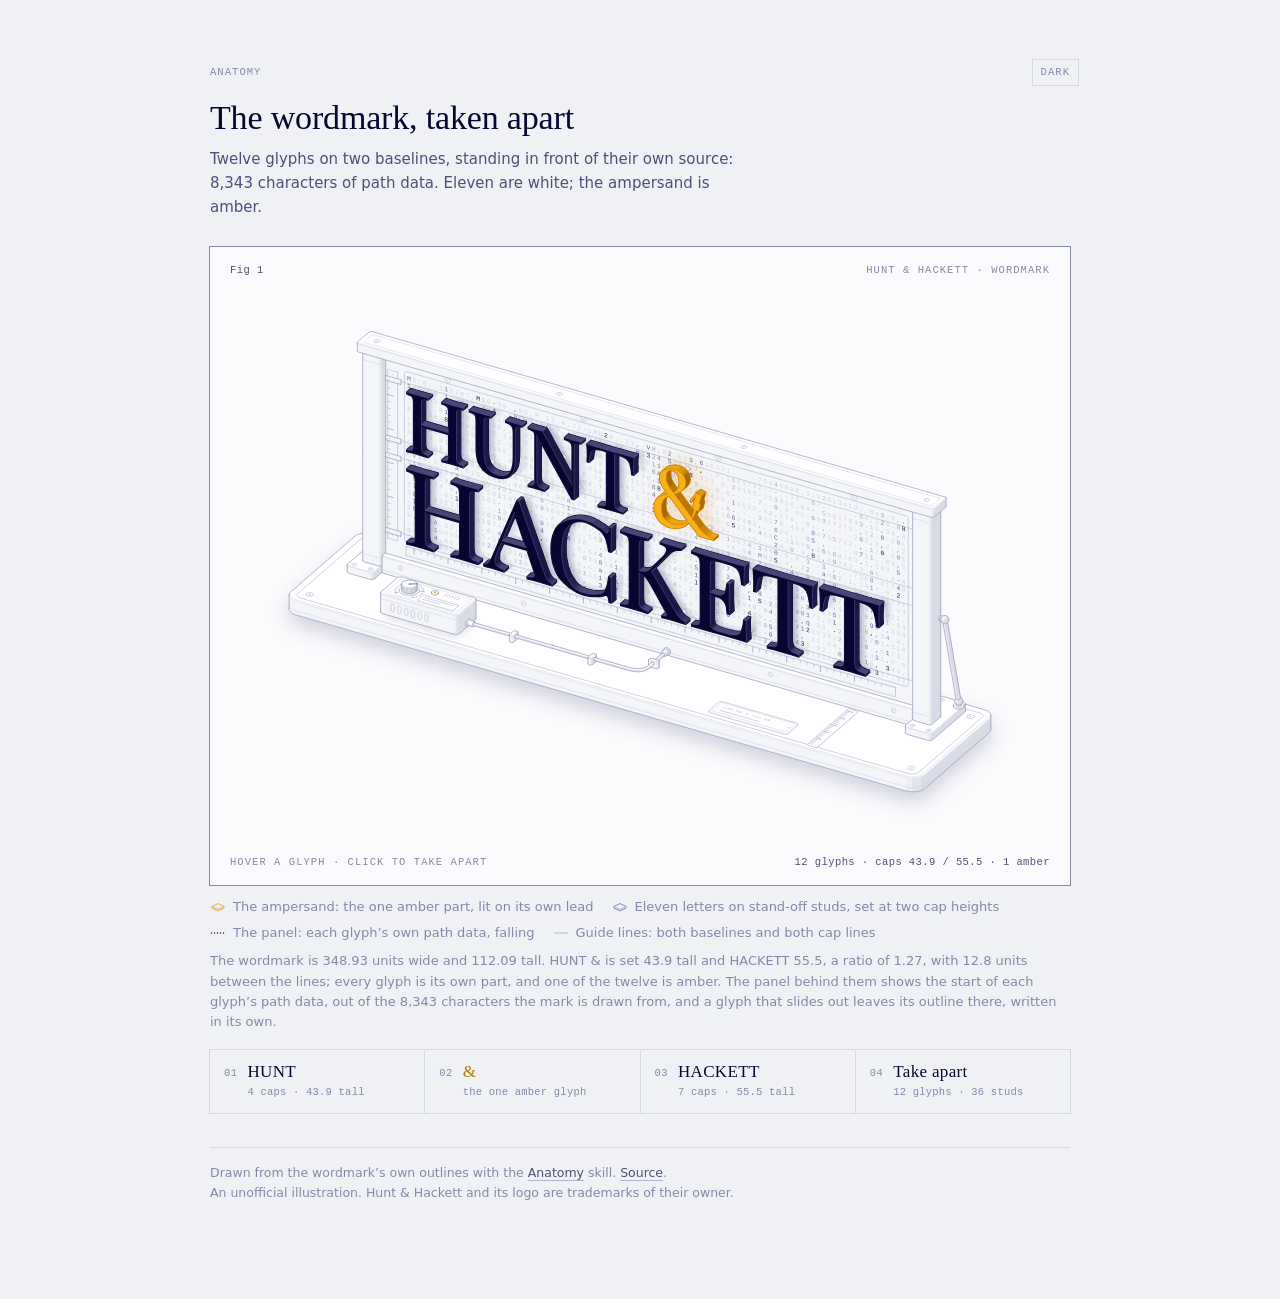
==== commit b5fc12a5: "Make the panel a display that streams the wordmark's own path data The panel behind the letters now " ====
--- a/light.html
+++ b/light.html
@@ -122,6 +122,7 @@
   --hh-amber:#fcaf15;--hh-amber-0:#a56a02;--hh-amber-1:#b97904;--hh-amber-2:#cd8807;--hh-amber-3:#e0980b;--hh-amber-4:#f0a511;--hh-amber-rim:#ffd27a;
   --hh-face:#ffffff;--hh-wall-0:#8388b5;--hh-wall-1:#959ac3;--hh-wall-2:#a8acd0;--hh-wall-3:#bbbfdd;--hh-wall-4:#cfd2e9;--hh-rim:#c4c8e3;--hh-crease:#a2a7cc;
   --hh-shadow:#020114;--hh-shadow-opacity:.7;--hh-glow-opacity:.5;--hh-glow-blend:screen;
+  --hh-code:#8f99f2;--hh-code-head:#ffffff;--hh-code-base:.16;--hh-code-mid:.5;--hh-code-tail:.95;--hh-code-lit:#c9d0ff;--hh-code-ground:.1;--hh-code-amber:var(--hh-amber);
 }
 .iso[data-theme="light"]{
   --anatomy-page:#eff1f4;--anatomy-card:#fbfbfd;--anatomy-text:#4a5278;--anatomy-strong:#080630;--anatomy-muted:#8489a8;
@@ -133,6 +134,7 @@
   --hh-face:#080630;--hh-wall-0:#1a1846;--hh-wall-1:#242251;--hh-wall-2:#2f2d5d;--hh-wall-3:#3b3969;--hh-wall-4:#484676;--hh-rim:#080630;--hh-crease:#5a5888;
   --hh-amber-rim:#b97904;
   --hh-shadow:#4a5278;--hh-shadow-opacity:.34;--hh-glow-opacity:.62;--hh-glow-blend:multiply;
+  --hh-code:#4a5278;--hh-code-head:#1b1a45;--hh-code-base:.22;--hh-code-mid:.55;--hh-code-tail:.95;--hh-code-lit:#2b2a5c;--hh-code-ground:.08;--hh-code-amber:#b97904;
 }
 html{color-scheme:dark}
 .hh-head{margin:0 0 28px}
@@ -159,6 +161,16 @@
 .hh-shadow{fill:var(--hh-shadow);stroke:none;filter:blur(2.4px);opacity:var(--hh-shadow-opacity);transform:translate(1.5px,2.5px)}
 .hh-glow{fill:var(--hh-amber);stroke:none;filter:blur(7px);opacity:var(--hh-glow-opacity);mix-blend-mode:var(--hh-glow-blend)}
 .iso-line.hh-print{stroke-width:.5px}
+.hh-code,.hh-lit{pointer-events:none;user-select:none;-webkit-user-select:none}
+.hh-code text,.hh-lit text{font-family:var(--anatomy-mono);font-size:4.7px;text-anchor:middle}
+.hh-code stop{stop-color:var(--hh-code)}
+.hh-code stop[data-s="base"]{stop-opacity:var(--hh-code-base)}
+.hh-code stop[data-s="mid"]{stop-opacity:var(--hh-code-mid)}
+.hh-code stop[data-s="tail"]{stop-opacity:var(--hh-code-tail)}
+.hh-code stop[data-s="head"]{stop-color:var(--hh-code-head);stop-opacity:1}
+.hh-lit text{fill:var(--hh-code-lit)}
+.hh-lit-ground{fill:var(--hh-code-lit);fill-opacity:var(--hh-code-ground);stroke:none}
+.hh-lit[data-amber]{--hh-code-lit:var(--hh-code-amber)}
 .iso-line.hh-lead{stroke:var(--hh-amber);stroke-width:.8px;opacity:.9}
 .hh-pilot{fill:var(--hh-amber)}
 .iso-swatch[data-mark="lit"] path{stroke:var(--hh-amber)}
@@ -184,7 +196,7 @@
   .iso-plate .iso-svg{width:118%;margin:0 -9%}
 }
 @media (prefers-reduced-motion:reduce){.hh-part{transition:none}}
-</style><link rel="icon" href="data:image/svg+xml,%3Csvg%20xmlns%3D%22http%3A%2F%2Fwww.w3.org%2F2000%2Fsvg%22%20viewBox%3D%22168.7%20-14%2072%2072%22%3E%3Crect%20x%3D%22168.7%22%20y%3D%22-14%22%20width%3D%2272%22%20height%3D%2272%22%20fill%3D%22%23080630%22%2F%3E%3Cpath%20fill%3D%22%23fcaf15%22%20d%3D%22M210.8%2032.4L212.6%2029.1L214%2025.6L215.5%2025.9L216.8%2020.9L216%2019.8L217.6%2013.9L213.8%2012.9L209.2%2020.2L209.9%2020.7L213.4%2015.4L210.9%2024.7L212.3%2025.1L211.8%2027.4L211.1%2029.6L210.2%2031.8L204.3%2025.4L197.6%2018.3L199.1%2017.3L200.6%2016.2L202.1%2015L203.3%2013.8L204.4%2012.4L204.9%2011.7L205.3%2010.9L205.6%2010.1L205.8%209.3L206%208.4L206%207.5L206%206.7L205.8%205.9L205.6%205.1L205.4%204.4L205%203.8L204.6%203.2L204.1%202.6L203.6%202.1L203%201.6L202.4%201.2L201%200.5L199.4%200.1L197.6%200L195.6%200.2L193.6%200.8L192.3%201.4L191%202L189.8%202.8L188.8%203.7L188%204.8L187.3%206L187.1%206.7L186.9%207.5L186.8%208.3L186.8%209.2L186.9%2010.7L187.2%2012.1L187.8%2013.4L188.5%2014.7L189.4%2015.9L190.4%2017.2L192.8%2019.7L190.2%2020.9L188.2%2022.1L186.6%2023.3L185.4%2024.5L184.7%2025.2L184.2%2026L183.7%2026.9L183.4%2027.8L183.1%2028.8L182.9%2029.9L182.8%2031L182.7%2032.3L182.8%2033.6L182.9%2034.9L183.2%2036.1L183.6%2037.2L184%2038.2L184.6%2039.2L185.2%2040.1L185.9%2040.9L186.7%2041.6L187.6%2042.2L188.6%2042.7L189.7%2043.2L190.8%2043.5L192.1%2043.8L193.4%2043.9L194.7%2044L197%2043.7L199.3%2043.2L201.4%2042.3L203.4%2041.1L205.2%2039.7L206.9%2038.1L208.4%2036.3L215.7%2044L226.7%2044L226.7%2042.9L225.3%2042.9L224.1%2042.7L222.9%2042.5L221.8%2042.1L220.8%2041.7L219.8%2041.2L218.9%2040.6L218%2039.9L216.3%2038.3L214.6%2036.6ZM191.6%207.9L191.7%206.3L191.9%204.9L192.2%203.7L192.7%202.8L193.4%202.1L194.2%201.6L195.2%201.3L196.4%201.2L197%201.3L197.6%201.4L198.1%201.6L198.6%201.9L199%202.3L199.4%202.7L200.1%203.7L200.5%204.9L200.9%206.1L201.1%207.4L201.1%208.6L201.1%209.6L201%2010.7L200.8%2011.9L200.4%2013L199.8%2014.2L199.1%2015.3L198%2016.4L196.7%2017.4L195.1%2015.6L193.9%2014.1L193%2012.8L192.3%2011.7L191.9%2010.7L191.7%209.8L191.6%208.9ZM196.3%2040.7L194.6%2040.5L193.1%2040.2L192.4%2039.9L191.7%2039.6L191%2039.1L190.5%2038.6L189.9%2038.1L189.5%2037.4L189.1%2036.6L188.7%2035.8L188.4%2034.8L188.2%2033.8L188.1%2032.6L188.1%2031.4L188.1%2029.4L188.4%2027.7L188.8%2026.3L189.3%2025L190.1%2023.8L191.1%2022.8L192.3%2021.7L193.7%2020.7L207.7%2035.6L206.7%2036.7L205.6%2037.7L204.3%2038.6L202.9%2039.3L201.4%2039.9L199.8%2040.3L198.1%2040.6Z%22%2F%3E%3C%2Fsvg%3E"><meta name="description" content="An interactive isometric anatomy of the Hunt &amp; Hackett wordmark: twelve glyphs on stand-off studs that slide apart."><meta property="og:title" content="The wordmark, taken apart"><meta property="og:description" content="An interactive isometric anatomy of the Hunt &amp; Hackett wordmark."><meta property="og:image" content="https://cozybear-dev.github.io/hackett-logo/assets/preview.png"><meta name="theme-color" content="#080630"></head><body class="iso" data-theme="light"><main class="iso-page"><header class="hh-head"><p class="hh-kicker"><span>Anatomy</span><a class="hh-theme" href="./">Dark</a></p><h1>The wordmark, taken apart</h1><p class="hh-lede">Twelve glyphs on two baselines. Eleven are white; the ampersand is amber and carries the mark’s only flourish.</p></header><figure class="iso-figure"><div class="iso-plate"><div class="iso-plate-corners" aria-hidden="true"><span class="iso-plate-corner" data-corner="fig">Fig 1</span><span class="iso-plate-corner" data-corner="title">Hunt &amp; Hackett · wordmark</span><span class="iso-plate-corner" data-corner="hint">Hover a glyph · click to take apart</span><span class="iso-plate-corner" data-corner="readout" data-readout>12 glyphs · caps 43.9 / 55.5 · 1 amber</span></div><div class="iso-stage" tabindex="0" role="group" aria-label="Hunt and Hackett wordmark as a stand-off sign. Arrow keys step through the twelve glyphs, Space takes the sign apart, Escape puts it back."><svg xmlns="http://www.w3.org/2000/svg" class="iso-svg" viewBox="0 0 760 500" role="img" aria-label="The Hunt &amp; Hackett wordmark built as a stand-off sign on an assembly stand. Eleven white letters and one amber ampersand stand on studs in front of a navy panel, HUNT &amp; above HACKETT, with rules along the panel measuring its two cap heights and its width. Any glyph slides out along its studs, and the ampersand stays lit on a coiled lead."><path class="iso-halo" d="M51.6 284.1L51.7 282.8L52.2 281.5L53.3 280.3L113.3 228.3L114.8 227.3L116.7 226.4L118.9 225.7L121.3 225.3L123.9 225.1L126.5 225.1L129 225.4L131.3 225.9L701.9 390.6L704 391.4L705.7 392.3L707.1 393.4L708 394.6L708.4 395.9L708.4 408.6L708.3 409.9L707.8 411.1L706.7 412.3L646.7 464.3L645.2 465.3L643.3 466.2L641.1 466.9L638.7 467.4L636.1 467.6L633.5 467.5L631 467.2L628.7 466.7L58.1 302L56 301.3L54.3 300.3L52.9 299.2L52 298L51.6 296.7Z"/><g class="iso-solid"><path class="iso-fill" d="M122.2 259.7L122.2 258.5L122.8 257.4L123.7 256.4L125 255.4L126.7 254.6L128.7 254L130.8 253.6L133.1 253.4L135.4 253.5L137.6 253.7L139.7 254.2L141.6 254.9L143.1 255.7L144.4 256.7L145.2 257.8L145.5 258.9L145.5 260.9L145.5 262.1L144.9 263.2L144 264.2L142.7 265.2L141 266L139 266.6L136.9 267L134.6 267.2L132.3 267.1L130.1 266.9L128 266.4L126.1 265.7L124.6 264.9L123.3 263.9L122.5 262.8L122.2 261.7Z"/><path class="iso-shade" data-shade="0" d="M144 264.2L142.7 265.2L142.7 263.1L144 262.2ZM142.7 265.2L141 266L141 263.9L142.7 263.1ZM141 266L139 266.6L139 264.5L141 263.9ZM145.5 260.9L145.5 262.1L145.5 260.1L145.5 258.9ZM145.5 262.1L144.9 263.2L144.9 261.2L145.5 260.1ZM144.9 263.2L144 264.2L144 262.2L144.9 261.2Z"/><path class="iso-shade" data-shade="1" d="M139 266.6L136.9 267L136.9 264.9L139 264.5ZM136.9 267L134.6 267.2L134.6 265.1L136.9 264.9Z"/><path class="iso-shade" data-shade="2" d="M134.6 267.2L132.3 267.1L132.3 265.1L134.6 265.1ZM132.3 267.1L130.1 266.9L130.1 264.8L132.3 265.1ZM130.1 266.9L128 266.4L128 264.4L130.1 264.8Z"/><path class="iso-shade" data-shade="3" d="M128 266.4L126.1 265.7L126.1 263.7L128 264.4ZM126.1 265.7L124.6 264.9L124.6 262.9L126.1 263.7ZM124.6 264.9L123.3 263.9L123.3 261.9L124.6 262.9ZM123.3 263.9L122.5 262.8L122.5 260.8L123.3 261.9ZM122.5 262.8L122.2 261.7L122.2 259.7L122.5 260.8Z"/><path class="iso-top" d="M144 262.2L142.7 263.1L141 263.9L139 264.5L136.9 264.9L134.6 265.1L132.3 265.1L130.1 264.8L128 264.4L126.1 263.7L124.6 262.9L123.3 261.9L122.5 260.8L122.2 259.7L122.2 258.5L122.8 257.4L123.7 256.4L125 255.4L126.7 254.6L128.7 254L130.8 253.6L133.1 253.4L135.4 253.5L137.6 253.7L139.7 254.2L141.6 254.9L143.1 255.7L144.4 256.7L145.2 257.8L145.5 258.9L145.5 260.1L144.9 261.2Z"/><path class="iso-line iso-crease" data-tone="faint" d="M145.5 258.9L145.5 260.1L144.9 261.2L144 262.2L142.7 263.1L141 263.9L139 264.5L136.9 264.9L134.6 265.1L132.3 265.1L130.1 264.8L128 264.4L126.1 263.7L124.6 262.9L123.3 261.9L122.5 260.8L122.2 259.7"/><path class="iso-line iso-edge" data-tone="lo" d="M122.2 259.7L122.2 258.5L122.8 257.4L123.7 256.4L125 255.4L126.7 254.6L128.7 254L130.8 253.6L133.1 253.4L135.4 253.5L137.6 253.7L139.7 254.2L141.6 254.9L143.1 255.7L144.4 256.7L145.2 257.8L145.5 258.9M145.5 260.9L145.5 262.1L144.9 263.2L144 264.2L142.7 265.2L141 266L139 266.6L136.9 267L134.6 267.2L132.3 267.1L130.1 266.9L128 266.4L126.1 265.7L124.6 264.9L123.3 263.9L122.5 262.8L122.2 261.7M122.2 259.7L122.2 261.7M145.5 258.9L145.5 260.9"/></g><g class="iso-solid"><path class="iso-fill" d="M124.8 255.3L124.9 254.4L125.3 253.5L126 252.7L127 252L128.3 251.4L129.8 250.9L131.5 250.6L133.3 250.4L135 250.5L136.8 250.7L138.4 251L139.8 251.6L141.1 252.2L142 253L142.6 253.8L142.9 254.7L142.9 259L142.8 259.9L142.4 260.7L141.7 261.6L140.7 262.3L139.4 262.9L137.9 263.4L136.2 263.7L134.4 263.8L132.7 263.8L130.9 263.6L129.3 263.2L127.9 262.7L126.6 262L125.7 261.3L125.1 260.5L124.8 259.6Z"/><path class="iso-shade" data-shade="0" d="M141.7 261.6L140.7 262.3L140.7 258L141.7 257.2ZM140.7 262.3L139.4 262.9L139.4 258.6L140.7 258ZM139.4 262.9L137.9 263.4L137.9 259L139.4 258.6ZM142.9 259L142.8 259.9L142.8 255.6L142.9 254.7ZM142.8 259.9L142.4 260.7L142.4 256.4L142.8 255.6ZM142.4 260.7L141.7 261.6L141.7 257.2L142.4 256.4Z"/><path class="iso-shade" data-shade="1" d="M137.9 263.4L136.2 263.7L136.2 259.4L137.9 259ZM136.2 263.7L134.4 263.8L134.4 259.5L136.2 259.4Z"/><path class="iso-shade" data-shade="2" d="M134.4 263.8L132.7 263.8L132.7 259.5L134.4 259.5ZM132.7 263.8L130.9 263.6L130.9 259.3L132.7 259.5ZM130.9 263.6L129.3 263.2L129.3 258.9L130.9 259.3Z"/><path class="iso-shade" data-shade="3" d="M129.3 263.2L127.9 262.7L127.9 258.4L129.3 258.9ZM127.9 262.7L126.6 262L126.6 257.7L127.9 258.4ZM126.6 262L125.7 261.3L125.7 257L126.6 257.7ZM125.7 261.3L125.1 260.5L125.1 256.2L125.7 257ZM125.1 260.5L124.8 259.6L124.8 255.3L125.1 256.2Z"/><path class="iso-top" d="M141.7 257.2L140.7 258L139.4 258.6L137.9 259L136.2 259.4L134.4 259.5L132.7 259.5L130.9 259.3L129.3 258.9L127.9 258.4L126.6 257.7L125.7 257L125.1 256.2L124.8 255.3L124.9 254.4L125.3 253.5L126 252.7L127 252L128.3 251.4L129.8 250.9L131.5 250.6L133.3 250.4L135 250.5L136.8 250.7L138.4 251L139.8 251.6L141.1 252.2L142 253L142.6 253.8L142.9 254.7L142.8 255.6L142.4 256.4Z"/><path class="iso-line iso-crease" data-tone="faint" d="M142.9 254.7L142.8 255.6L142.4 256.4L141.7 257.2L140.7 258L139.4 258.6L137.9 259L136.2 259.4L134.4 259.5L132.7 259.5L130.9 259.3L129.3 258.9L127.9 258.4L126.6 257.7L125.7 257L125.1 256.2L124.8 255.3"/><path class="iso-line iso-edge" data-tone="mid" d="M124.8 255.3L124.9 254.4L125.3 253.5L126 252.7L127 252L128.3 251.4L129.8 250.9L131.5 250.6L133.3 250.4L135 250.5L136.8 250.7L138.4 251L139.8 251.6L141.1 252.2L142 253L142.6 253.8L142.9 254.7M142.9 259L142.8 259.9L142.4 260.7L141.7 261.6L140.7 262.3L139.4 262.9L137.9 263.4L136.2 263.7L134.4 263.8L132.7 263.8L130.9 263.6L129.3 263.2L127.9 262.7L126.6 262L125.7 261.3L125.1 260.5L124.8 259.6M124.8 255.3L124.8 259.6M142.9 254.7L142.9 259"/></g><path class="iso-line" data-tone="lo" d="M141.7 261.2L141.7 257.6M140.6 261.9L140.6 258.4M139.2 262.6L139.2 259M137.5 263.1L137.5 259.5M135.7 263.3L135.7 259.8M133.9 263.4L133.9 259.9M132 263.3L132 259.8M130.2 263.1L130.2 259.5M128.5 262.6L128.5 259M127.1 261.9L127.1 258.4M126 261.2L126 257.6M125.2 260.3L125.2 256.8M142.5 260.3L142.5 256.8"/><g class="iso-solid"><path class="iso-fill" d="M87 290.1L87.1 289L87.6 287.8L88.6 286.8L89.9 285.9L91.6 285.1L93.5 284.5L95.7 284.1L97.9 283.9L100.2 283.9L102.5 284.2L104.6 284.6L106.4 285.3L108 286.2L109.2 287.1L110 288.2L110.4 289.3L110.4 291.4L110.3 292.5L109.8 293.6L108.9 294.7L107.5 295.6L105.8 296.4L103.9 297L101.7 297.4L99.5 297.6L97.2 297.6L94.9 297.3L92.9 296.8L91 296.1L89.4 295.3L88.2 294.3L87.4 293.3L87 292.1Z"/><path class="iso-shade" data-shade="0" d="M108.9 294.7L107.5 295.6L107.5 293.6L108.9 292.6ZM107.5 295.6L105.8 296.4L105.8 294.4L107.5 293.6ZM105.8 296.4L103.9 297L103.9 295L105.8 294.4ZM110.4 291.4L110.3 292.5L110.3 290.5L110.4 289.3ZM110.3 292.5L109.8 293.6L109.8 291.6L110.3 290.5ZM109.8 293.6L108.9 294.7L108.9 292.6L109.8 291.6Z"/><path class="iso-shade" data-shade="1" d="M103.9 297L101.7 297.4L101.7 295.4L103.9 295ZM101.7 297.4L99.5 297.6L99.5 295.6L101.7 295.4Z"/><path class="iso-shade" data-shade="2" d="M99.5 297.6L97.2 297.6L97.2 295.5L99.5 295.6ZM97.2 297.6L94.9 297.3L94.9 295.3L97.2 295.5ZM94.9 297.3L92.9 296.8L92.9 294.8L94.9 295.3Z"/><path class="iso-shade" data-shade="3" d="M92.9 296.8L91 296.1L91 294.1L92.9 294.8ZM91 296.1L89.4 295.3L89.4 293.3L91 294.1ZM89.4 295.3L88.2 294.3L88.2 292.3L89.4 293.3ZM88.2 294.3L87.4 293.3L87.4 291.2L88.2 292.3ZM87.4 293.3L87 292.1L87 290.1L87.4 291.2Z"/><path class="iso-top" d="M108.9 292.6L107.5 293.6L105.8 294.4L103.9 295L101.7 295.4L99.5 295.6L97.2 295.5L94.9 295.3L92.9 294.8L91 294.1L89.4 293.3L88.2 292.3L87.4 291.2L87 290.1L87.1 289L87.6 287.8L88.6 286.8L89.9 285.9L91.6 285.1L93.5 284.5L95.7 284.1L97.9 283.9L100.2 283.9L102.5 284.2L104.6 284.6L106.4 285.3L108 286.2L109.2 287.1L110 288.2L110.4 289.3L110.3 290.5L109.8 291.6Z"/><path class="iso-line iso-crease" data-tone="faint" d="M110.4 289.3L110.3 290.5L109.8 291.6L108.9 292.6L107.5 293.6L105.8 294.4L103.9 295L101.7 295.4L99.5 295.6L97.2 295.5L94.9 295.3L92.9 294.8L91 294.1L89.4 293.3L88.2 292.3L87.4 291.2L87 290.1"/><path class="iso-line iso-edge" data-tone="lo" d="M87 290.1L87.1 289L87.6 287.8L88.6 286.8L89.9 285.9L91.6 285.1L93.5 284.5L95.7 284.1L97.9 283.9L100.2 283.9L102.5 284.2L104.6 284.6L106.4 285.3L108 286.2L109.2 287.1L110 288.2L110.4 289.3M110.4 291.4L110.3 292.5L109.8 293.6L108.9 294.7L107.5 295.6L105.8 296.4L103.9 297L101.7 297.4L99.5 297.6L97.2 297.6L94.9 297.3L92.9 296.8L91 296.1L89.4 295.3L88.2 294.3L87.4 293.3L87 292.1M87 290.1L87 292.1M110.4 289.3L110.4 291.4"/></g><g class="iso-solid"><path class="iso-fill" d="M89.7 285.7L89.7 284.8L90.1 283.9L90.9 283.1L91.9 282.4L93.2 281.8L94.7 281.3L96.4 281L98.1 280.9L99.9 280.9L101.6 281.1L103.3 281.5L104.7 282L105.9 282.6L106.9 283.4L107.5 284.2L107.8 285.1L107.8 289.4L107.7 290.3L107.3 291.2L106.6 292L105.5 292.7L104.2 293.3L102.7 293.8L101.1 294.1L99.3 294.2L97.5 294.2L95.8 294L94.2 293.6L92.7 293.1L91.5 292.5L90.6 291.7L89.9 290.9L89.7 290Z"/><path class="iso-shade" data-shade="0" d="M106.6 292L105.5 292.7L105.5 288.4L106.6 287.7ZM105.5 292.7L104.2 293.3L104.2 289L105.5 288.4ZM104.2 293.3L102.7 293.8L102.7 289.5L104.2 289ZM107.8 289.4L107.7 290.3L107.7 286L107.8 285.1ZM107.7 290.3L107.3 291.2L107.3 286.9L107.7 286ZM107.3 291.2L106.6 292L106.6 287.7L107.3 286.9Z"/><path class="iso-shade" data-shade="1" d="M102.7 293.8L101.1 294.1L101.1 289.8L102.7 289.5ZM101.1 294.1L99.3 294.2L99.3 289.9L101.1 289.8Z"/><path class="iso-shade" data-shade="2" d="M99.3 294.2L97.5 294.2L97.5 289.9L99.3 289.9ZM97.5 294.2L95.8 294L95.8 289.7L97.5 289.9ZM95.8 294L94.2 293.6L94.2 289.3L95.8 289.7Z"/><path class="iso-shade" data-shade="3" d="M94.2 293.6L92.7 293.1L92.7 288.8L94.2 289.3ZM92.7 293.1L91.5 292.5L91.5 288.2L92.7 288.8ZM91.5 292.5L90.6 291.7L90.6 287.4L91.5 288.2ZM90.6 291.7L89.9 290.9L89.9 286.6L90.6 287.4ZM89.9 290.9L89.7 290L89.7 285.7L89.9 286.6Z"/><path class="iso-top" d="M106.6 287.7L105.5 288.4L104.2 289L102.7 289.5L101.1 289.8L99.3 289.9L97.5 289.9L95.8 289.7L94.2 289.3L92.7 288.8L91.5 288.2L90.6 287.4L89.9 286.6L89.7 285.7L89.7 284.8L90.1 283.9L90.9 283.1L91.9 282.4L93.2 281.8L94.7 281.3L96.4 281L98.1 280.9L99.9 280.9L101.6 281.1L103.3 281.5L104.7 282L105.9 282.6L106.9 283.4L107.5 284.2L107.8 285.1L107.7 286L107.3 286.9Z"/><path class="iso-line iso-crease" data-tone="faint" d="M107.8 285.1L107.7 286L107.3 286.9L106.6 287.7L105.5 288.4L104.2 289L102.7 289.5L101.1 289.8L99.3 289.9L97.5 289.9L95.8 289.7L94.2 289.3L92.7 288.8L91.5 288.2L90.6 287.4L89.9 286.6L89.7 285.7"/><path class="iso-line iso-edge" data-tone="mid" d="M89.7 285.7L89.7 284.8L90.1 283.9L90.9 283.1L91.9 282.4L93.2 281.8L94.7 281.3L96.4 281L98.1 280.9L99.9 280.9L101.6 281.1L103.3 281.5L104.7 282L105.9 282.6L106.9 283.4L107.5 284.2L107.8 285.1M107.8 289.4L107.7 290.3L107.3 291.2L106.6 292L105.5 292.7L104.2 293.3L102.7 293.8L101.1 294.1L99.3 294.2L97.5 294.2L95.8 294L94.2 293.6L92.7 293.1L91.5 292.5L90.6 291.7L89.9 290.9L89.7 290M89.7 285.7L89.7 290M107.8 285.1L107.8 289.4"/></g><path class="iso-line" data-tone="lo" d="M106.6 291.6L106.6 288.1M105.5 292.4L105.5 288.8M104 293L104 289.5M102.4 293.5L102.4 289.9M100.6 293.8L100.6 290.2M98.7 293.9L98.7 290.3M96.8 293.8L96.8 290.2M95 293.5L95 289.9M93.4 293L93.4 289.5M92 292.4L92 288.8M90.9 291.6L90.9 288.1M90.1 290.7L90.1 287.2M107.3 290.7L107.3 287.2"/><g class="iso-solid"><path class="iso-fill" d="M387.3 334.5L387.4 333.4L387.9 332.3L388.9 331.2L390.2 330.3L391.9 329.5L393.9 328.9L396 328.5L398.3 328.3L400.6 328.3L402.8 328.6L404.9 329.1L406.8 329.7L408.3 330.6L409.5 331.6L410.3 332.6L410.7 333.8L410.7 335.8L410.6 336.9L410.1 338.1L409.2 339.1L407.8 340L406.2 340.8L404.2 341.4L402.1 341.8L399.8 342L397.5 342L395.3 341.7L393.2 341.2L391.3 340.6L389.7 339.7L388.5 338.8L387.7 337.7L387.3 336.6Z"/><path class="iso-shade" data-shade="0" d="M409.2 339.1L407.8 340L407.8 338L409.2 337.1ZM407.8 340L406.2 340.8L406.2 338.8L407.8 338ZM406.2 340.8L404.2 341.4L404.2 339.4L406.2 338.8ZM410.7 335.8L410.6 336.9L410.6 334.9L410.7 333.8ZM410.6 336.9L410.1 338.1L410.1 336L410.6 334.9ZM410.1 338.1L409.2 339.1L409.2 337.1L410.1 336Z"/><path class="iso-shade" data-shade="1" d="M404.2 341.4L402.1 341.8L402.1 339.8L404.2 339.4ZM402.1 341.8L399.8 342L399.8 340L402.1 339.8Z"/><path class="iso-shade" data-shade="2" d="M399.8 342L397.5 342L397.5 340L399.8 340ZM397.5 342L395.3 341.7L395.3 339.7L397.5 340ZM395.3 341.7L393.2 341.2L393.2 339.2L395.3 339.7Z"/><path class="iso-shade" data-shade="3" d="M393.2 341.2L391.3 340.6L391.3 338.6L393.2 339.2ZM391.3 340.6L389.7 339.7L389.7 337.7L391.3 338.6ZM389.7 339.7L388.5 338.8L388.5 336.7L389.7 337.7ZM388.5 338.8L387.7 337.7L387.7 335.7L388.5 336.7ZM387.7 337.7L387.3 336.6L387.3 334.5L387.7 335.7Z"/><path class="iso-top" d="M409.2 337.1L407.8 338L406.2 338.8L404.2 339.4L402.1 339.8L399.8 340L397.5 340L395.3 339.7L393.2 339.2L391.3 338.6L389.7 337.7L388.5 336.7L387.7 335.7L387.3 334.5L387.4 333.4L387.9 332.3L388.9 331.2L390.2 330.3L391.9 329.5L393.9 328.9L396 328.5L398.3 328.3L400.6 328.3L402.8 328.6L404.9 329.1L406.8 329.7L408.3 330.6L409.5 331.6L410.3 332.6L410.7 333.8L410.6 334.9L410.1 336Z"/><path class="iso-line iso-crease" data-tone="faint" d="M410.7 333.8L410.6 334.9L410.1 336L409.2 337.1L407.8 338L406.2 338.8L404.2 339.4L402.1 339.8L399.8 340L397.5 340L395.3 339.7L393.2 339.2L391.3 338.6L389.7 337.7L388.5 336.7L387.7 335.7L387.3 334.5"/><path class="iso-line iso-edge" data-tone="lo" d="M387.3 334.5L387.4 333.4L387.9 332.3L388.9 331.2L390.2 330.3L391.9 329.5L393.9 328.9L396 328.5L398.3 328.3L400.6 328.3L402.8 328.6L404.9 329.1L406.8 329.7L408.3 330.6L409.5 331.6L410.3 332.6L410.7 333.8M410.7 335.8L410.6 336.9L410.1 338.1L409.2 339.1L407.8 340L406.2 340.8L404.2 341.4L402.1 341.8L399.8 342L397.5 342L395.3 341.7L393.2 341.2L391.3 340.6L389.7 339.7L388.5 338.8L387.7 337.7L387.3 336.6M387.3 334.5L387.3 336.6M410.7 333.8L410.7 335.8"/></g><g class="iso-solid"><path class="iso-fill" d="M390 330.1L390 329.2L390.4 328.4L391.2 327.6L392.2 326.8L393.5 326.2L395 325.8L396.7 325.5L398.4 325.3L400.2 325.3L401.9 325.5L403.6 325.9L405 326.4L406.2 327.1L407.2 327.8L407.8 328.7L408.1 329.5L408.1 333.9L408 334.7L407.6 335.6L406.9 336.4L405.9 337.1L404.6 337.7L403 338.2L401.4 338.5L399.6 338.7L397.8 338.6L396.1 338.4L394.5 338.1L393 337.6L391.8 336.9L390.9 336.2L390.3 335.3L390 334.4Z"/><path class="iso-shade" data-shade="0" d="M406.9 336.4L405.9 337.1L405.9 332.8L406.9 332.1ZM405.9 337.1L404.6 337.7L404.6 333.4L405.9 332.8ZM404.6 337.7L403 338.2L403 333.9L404.6 333.4ZM408.1 333.9L408 334.7L408 330.4L408.1 329.5ZM408 334.7L407.6 335.6L407.6 331.3L408 330.4ZM407.6 335.6L406.9 336.4L406.9 332.1L407.6 331.3Z"/><path class="iso-shade" data-shade="1" d="M403 338.2L401.4 338.5L401.4 334.2L403 333.9ZM401.4 338.5L399.6 338.7L399.6 334.4L401.4 334.2Z"/><path class="iso-shade" data-shade="2" d="M399.6 338.7L397.8 338.6L397.8 334.3L399.6 334.4ZM397.8 338.6L396.1 338.4L396.1 334.1L397.8 334.3ZM396.1 338.4L394.5 338.1L394.5 333.8L396.1 334.1Z"/><path class="iso-shade" data-shade="3" d="M394.5 338.1L393 337.6L393 333.2L394.5 333.8ZM393 337.6L391.8 336.9L391.8 332.6L393 333.2ZM391.8 336.9L390.9 336.2L390.9 331.8L391.8 332.6ZM390.9 336.2L390.3 335.3L390.3 331L390.9 331.8ZM390.3 335.3L390 334.4L390 330.1L390.3 331Z"/><path class="iso-top" d="M406.9 332.1L405.9 332.8L404.6 333.4L403 333.9L401.4 334.2L399.6 334.4L397.8 334.3L396.1 334.1L394.5 333.8L393 333.2L391.8 332.6L390.9 331.8L390.3 331L390 330.1L390 329.2L390.4 328.4L391.2 327.6L392.2 326.8L393.5 326.2L395 325.8L396.7 325.5L398.4 325.3L400.2 325.3L401.9 325.5L403.6 325.9L405 326.4L406.2 327.1L407.2 327.8L407.8 328.7L408.1 329.5L408 330.4L407.6 331.3Z"/><path class="iso-line iso-crease" data-tone="faint" d="M408.1 329.5L408 330.4L407.6 331.3L406.9 332.1L405.9 332.8L404.6 333.4L403 333.9L401.4 334.2L399.6 334.4L397.8 334.3L396.1 334.1L394.5 333.8L393 333.2L391.8 332.6L390.9 331.8L390.3 331L390 330.1"/><path class="iso-line iso-edge" data-tone="mid" d="M390 330.1L390 329.2L390.4 328.4L391.2 327.6L392.2 326.8L393.5 326.2L395 325.8L396.7 325.5L398.4 325.3L400.2 325.3L401.9 325.5L403.6 325.9L405 326.4L406.2 327.1L407.2 327.8L407.8 328.7L408.1 329.5M408.1 333.9L408 334.7L407.6 335.6L406.9 336.4L405.9 337.1L404.6 337.7L403 338.2L401.4 338.5L399.6 338.7L397.8 338.6L396.1 338.4L394.5 338.1L393 337.6L391.8 336.9L390.9 336.2L390.3 335.3L390 334.4M390 330.1L390 334.4M408.1 329.5L408.1 333.9"/></g><path class="iso-line" data-tone="lo" d="M406.9 336L406.9 332.5M405.8 336.8L405.8 333.3M404.4 337.4L404.4 333.9M402.7 337.9L402.7 334.4M400.9 338.2L400.9 334.7M399 338.3L399 334.8M397.1 338.2L397.1 334.7M395.3 337.9L395.3 334.4M393.7 337.4L393.7 333.9M392.3 336.8L392.3 333.3M391.2 336L391.2 332.5M390.4 335.2L390.4 331.6M407.7 335.2L407.7 331.6"/><g class="iso-solid"><path class="iso-fill" d="M349.3 367.5L349.4 366.3L349.9 365.2L350.8 364.2L352.2 363.3L353.8 362.5L355.8 361.9L357.9 361.5L360.2 361.3L362.5 361.3L364.7 361.6L366.8 362L368.7 362.7L370.3 363.5L371.5 364.5L372.3 365.6L372.7 366.7L372.7 368.8L372.6 369.9L372.1 371L371.1 372.1L369.8 373L368.1 373.8L366.1 374.4L364 374.8L361.7 375L359.4 374.9L357.2 374.7L355.1 374.2L353.2 373.5L351.7 372.7L350.5 371.7L349.7 370.7L349.3 369.5Z"/><path class="iso-shade" data-shade="0" d="M371.1 372.1L369.8 373L369.8 371L371.1 370ZM369.8 373L368.1 373.8L368.1 371.8L369.8 371ZM368.1 373.8L366.1 374.4L366.1 372.4L368.1 371.8ZM372.7 368.8L372.6 369.9L372.6 367.9L372.7 366.7ZM372.6 369.9L372.1 371L372.1 369L372.6 367.9ZM372.1 371L371.1 372.1L371.1 370L372.1 369Z"/><path class="iso-shade" data-shade="1" d="M366.1 374.4L364 374.8L364 372.8L366.1 372.4ZM364 374.8L361.7 375L361.7 373L364 372.8Z"/><path class="iso-shade" data-shade="2" d="M361.7 375L359.4 374.9L359.4 372.9L361.7 373ZM359.4 374.9L357.2 374.7L357.2 372.7L359.4 372.9ZM357.2 374.7L355.1 374.2L355.1 372.2L357.2 372.7Z"/><path class="iso-shade" data-shade="3" d="M355.1 374.2L353.2 373.5L353.2 371.5L355.1 372.2ZM353.2 373.5L351.7 372.7L351.7 370.7L353.2 371.5ZM351.7 372.7L350.5 371.7L350.5 369.7L351.7 370.7ZM350.5 371.7L349.7 370.7L349.7 368.6L350.5 369.7ZM349.7 370.7L349.3 369.5L349.3 367.5L349.7 368.6Z"/><path class="iso-top" d="M371.1 370L369.8 371L368.1 371.8L366.1 372.4L364 372.8L361.7 373L359.4 372.9L357.2 372.7L355.1 372.2L353.2 371.5L351.7 370.7L350.5 369.7L349.7 368.6L349.3 367.5L349.4 366.3L349.9 365.2L350.8 364.2L352.2 363.3L353.8 362.5L355.8 361.9L357.9 361.5L360.2 361.3L362.5 361.3L364.7 361.6L366.8 362L368.7 362.7L370.3 363.5L371.5 364.5L372.3 365.6L372.7 366.7L372.6 367.9L372.1 369Z"/><path class="iso-line iso-crease" data-tone="faint" d="M372.7 366.7L372.6 367.9L372.1 369L371.1 370L369.8 371L368.1 371.8L366.1 372.4L364 372.8L361.7 373L359.4 372.9L357.2 372.7L355.1 372.2L353.2 371.5L351.7 370.7L350.5 369.7L349.7 368.6L349.3 367.5"/><path class="iso-line iso-edge" data-tone="lo" d="M349.3 367.5L349.4 366.3L349.9 365.2L350.8 364.2L352.2 363.3L353.8 362.5L355.8 361.9L357.9 361.5L360.2 361.3L362.5 361.3L364.7 361.6L366.8 362L368.7 362.7L370.3 363.5L371.5 364.5L372.3 365.6L372.7 366.7M372.7 368.8L372.6 369.9L372.1 371L371.1 372.1L369.8 373L368.1 373.8L366.1 374.4L364 374.8L361.7 375L359.4 374.9L357.2 374.7L355.1 374.2L353.2 373.5L351.7 372.7L350.5 371.7L349.7 370.7L349.3 369.5M349.3 367.5L349.3 369.5M372.7 366.7L372.7 368.8"/></g><g class="iso-solid"><path class="iso-fill" d="M351.9 363.1L352 362.2L352.4 361.3L353.1 360.5L354.1 359.8L355.4 359.2L357 358.7L358.6 358.4L360.4 358.3L362.2 358.3L363.9 358.5L365.5 358.9L367 359.4L368.2 360L369.1 360.8L369.7 361.6L370 362.5L370 366.8L370 367.7L369.6 368.6L368.8 369.4L367.8 370.1L366.5 370.7L365 371.2L363.3 371.5L361.6 371.6L359.8 371.6L358.1 371.4L356.4 371L355 370.5L353.8 369.9L352.8 369.1L352.2 368.3L351.9 367.4Z"/><path class="iso-shade" data-shade="0" d="M368.8 369.4L367.8 370.1L367.8 365.8L368.8 365.1ZM367.8 370.1L366.5 370.7L366.5 366.4L367.8 365.8ZM366.5 370.7L365 371.2L365 366.9L366.5 366.4ZM370 366.8L370 367.7L370 363.4L370 362.5ZM370 367.7L369.6 368.6L369.6 364.3L370 363.4ZM369.6 368.6L368.8 369.4L368.8 365.1L369.6 364.3Z"/><path class="iso-shade" data-shade="1" d="M365 371.2L363.3 371.5L363.3 367.2L365 366.9ZM363.3 371.5L361.6 371.6L361.6 367.3L363.3 367.2Z"/><path class="iso-shade" data-shade="2" d="M361.6 371.6L359.8 371.6L359.8 367.3L361.6 367.3ZM359.8 371.6L358.1 371.4L358.1 367.1L359.8 367.3ZM358.1 371.4L356.4 371L356.4 366.7L358.1 367.1Z"/><path class="iso-shade" data-shade="3" d="M356.4 371L355 370.5L355 366.2L356.4 366.7ZM355 370.5L353.8 369.9L353.8 365.6L355 366.2ZM353.8 369.9L352.8 369.1L352.8 364.8L353.8 365.6ZM352.8 369.1L352.2 368.3L352.2 364L352.8 364.8ZM352.2 368.3L351.9 367.4L351.9 363.1L352.2 364Z"/><path class="iso-top" d="M368.8 365.1L367.8 365.8L366.5 366.4L365 366.9L363.3 367.2L361.6 367.3L359.8 367.3L358.1 367.1L356.4 366.7L355 366.2L353.8 365.6L352.8 364.8L352.2 364L351.9 363.1L352 362.2L352.4 361.3L353.1 360.5L354.1 359.8L355.4 359.2L357 358.7L358.6 358.4L360.4 358.3L362.2 358.3L363.9 358.5L365.5 358.9L367 359.4L368.2 360L369.1 360.8L369.7 361.6L370 362.5L370 363.4L369.6 364.3Z"/><path class="iso-line iso-crease" data-tone="faint" d="M370 362.5L370 363.4L369.6 364.3L368.8 365.1L367.8 365.8L366.5 366.4L365 366.9L363.3 367.2L361.6 367.3L359.8 367.3L358.1 367.1L356.4 366.7L355 366.2L353.8 365.6L352.8 364.8L352.2 364L351.9 363.1"/><path class="iso-line iso-edge" data-tone="mid" d="M351.9 363.1L352 362.2L352.4 361.3L353.1 360.5L354.1 359.8L355.4 359.2L357 358.7L358.6 358.4L360.4 358.3L362.2 358.3L363.9 358.5L365.5 358.9L367 359.4L368.2 360L369.1 360.8L369.7 361.6L370 362.5M370 366.8L370 367.7L369.6 368.6L368.8 369.4L367.8 370.1L366.5 370.7L365 371.2L363.3 371.5L361.6 371.6L359.8 371.6L358.1 371.4L356.4 371L355 370.5L353.8 369.9L352.8 369.1L352.2 368.3L351.9 367.4M351.9 363.1L351.9 367.4M370 362.5L370 366.8"/></g><path class="iso-line" data-tone="lo" d="M368.8 369L368.8 365.5M367.7 369.8L367.7 366.2M366.3 370.4L366.3 366.9M364.7 370.9L364.7 367.3M362.9 371.2L362.9 367.6M361 371.3L361 367.7M359.1 371.2L359.1 367.6M357.3 370.9L357.3 367.3M355.6 370.4L355.6 366.9M354.2 369.8L354.2 366.2M353.1 369L353.1 365.5M352.3 368.1L352.3 364.6M369.6 368.1L369.6 364.6"/><g class="iso-solid"><path class="iso-fill" d="M649.6 411.9L649.7 410.8L650.2 409.7L651.1 408.6L652.5 407.7L654.2 406.9L656.1 406.3L658.3 405.9L660.5 405.7L662.8 405.7L665.1 406L667.1 406.5L669 407.1L670.6 408L671.8 409L672.6 410L673 411.2L673 413.2L672.9 414.3L672.4 415.5L671.4 416.5L670.1 417.4L668.4 418.2L666.5 418.8L664.3 419.2L662.1 419.4L659.8 419.4L657.5 419.1L655.4 418.6L653.6 418L652 417.1L650.8 416.2L650 415.1L649.6 414Z"/><path class="iso-shade" data-shade="0" d="M671.4 416.5L670.1 417.4L670.1 415.4L671.4 414.5ZM670.1 417.4L668.4 418.2L668.4 416.2L670.1 415.4ZM668.4 418.2L666.5 418.8L666.5 416.8L668.4 416.2ZM673 413.2L672.9 414.3L672.9 412.3L673 411.2ZM672.9 414.3L672.4 415.5L672.4 413.4L672.9 412.3ZM672.4 415.5L671.4 416.5L671.4 414.5L672.4 413.4Z"/><path class="iso-shade" data-shade="1" d="M666.5 418.8L664.3 419.2L664.3 417.2L666.5 416.8ZM664.3 419.2L662.1 419.4L662.1 417.4L664.3 417.2Z"/><path class="iso-shade" data-shade="2" d="M662.1 419.4L659.8 419.4L659.8 417.3L662.1 417.4ZM659.8 419.4L657.5 419.1L657.5 417.1L659.8 417.3ZM657.5 419.1L655.4 418.6L655.4 416.6L657.5 417.1Z"/><path class="iso-shade" data-shade="3" d="M655.4 418.6L653.6 418L653.6 415.9L655.4 416.6ZM653.6 418L652 417.1L652 415.1L653.6 415.9ZM652 417.1L650.8 416.2L650.8 414.1L652 415.1ZM650.8 416.2L650 415.1L650 413.1L650.8 414.1ZM650 415.1L649.6 414L649.6 411.9L650 413.1Z"/><path class="iso-top" d="M671.4 414.5L670.1 415.4L668.4 416.2L666.5 416.8L664.3 417.2L662.1 417.4L659.8 417.3L657.5 417.1L655.4 416.6L653.6 415.9L652 415.1L650.8 414.1L650 413.1L649.6 411.9L649.7 410.8L650.2 409.7L651.1 408.6L652.5 407.7L654.2 406.9L656.1 406.3L658.3 405.9L660.5 405.7L662.8 405.7L665.1 406L667.1 406.5L669 407.1L670.6 408L671.8 409L672.6 410L673 411.2L672.9 412.3L672.4 413.4Z"/><path class="iso-line iso-crease" data-tone="faint" d="M673 411.2L672.9 412.3L672.4 413.4L671.4 414.5L670.1 415.4L668.4 416.2L666.5 416.8L664.3 417.2L662.1 417.4L659.8 417.3L657.5 417.1L655.4 416.6L653.6 415.9L652 415.1L650.8 414.1L650 413.1L649.6 411.9"/><path class="iso-line iso-edge" data-tone="lo" d="M649.6 411.9L649.7 410.8L650.2 409.7L651.1 408.6L652.5 407.7L654.2 406.9L656.1 406.3L658.3 405.9L660.5 405.7L662.8 405.7L665.1 406L667.1 406.5L669 407.1L670.6 408L671.8 409L672.6 410L673 411.2M673 413.2L672.9 414.3L672.4 415.5L671.4 416.5L670.1 417.4L668.4 418.2L666.5 418.8L664.3 419.2L662.1 419.4L659.8 419.4L657.5 419.1L655.4 418.6L653.6 418L652 417.1L650.8 416.2L650 415.1L649.6 414M649.6 411.9L649.6 414M673 411.2L673 413.2"/></g><g class="iso-solid"><path class="iso-fill" d="M652.2 407.5L652.3 406.6L652.7 405.8L653.4 405L654.5 404.2L655.8 403.6L657.3 403.2L658.9 402.8L660.7 402.7L662.5 402.7L664.2 402.9L665.8 403.3L667.3 403.8L668.5 404.5L669.4 405.2L670.1 406.1L670.3 406.9L670.3 411.2L670.3 412.1L669.9 413L669.1 413.8L668.1 414.5L666.8 415.1L665.3 415.6L663.6 415.9L661.9 416.1L660.1 416L658.4 415.8L656.7 415.5L655.3 415L654.1 414.3L653.1 413.6L652.5 412.7L652.2 411.8Z"/><path class="iso-shade" data-shade="0" d="M669.1 413.8L668.1 414.5L668.1 410.2L669.1 409.5ZM668.1 414.5L666.8 415.1L666.8 410.8L668.1 410.2ZM666.8 415.1L665.3 415.6L665.3 411.3L666.8 410.8ZM670.3 411.2L670.3 412.1L670.3 407.8L670.3 406.9ZM670.3 412.1L669.9 413L669.9 408.7L670.3 407.8ZM669.9 413L669.1 413.8L669.1 409.5L669.9 408.7Z"/><path class="iso-shade" data-shade="1" d="M665.3 415.6L663.6 415.9L663.6 411.6L665.3 411.3ZM663.6 415.9L661.9 416.1L661.9 411.8L663.6 411.6Z"/><path class="iso-shade" data-shade="2" d="M661.9 416.1L660.1 416L660.1 411.7L661.9 411.8ZM660.1 416L658.4 415.8L658.4 411.5L660.1 411.7ZM658.4 415.8L656.7 415.5L656.7 411.2L658.4 411.5Z"/><path class="iso-shade" data-shade="3" d="M656.7 415.5L655.3 415L655.3 410.6L656.7 411.2ZM655.3 415L654.1 414.3L654.1 410L655.3 410.6ZM654.1 414.3L653.1 413.6L653.1 409.2L654.1 410ZM653.1 413.6L652.5 412.7L652.5 408.4L653.1 409.2ZM652.5 412.7L652.2 411.8L652.2 407.5L652.5 408.4Z"/><path class="iso-top" d="M669.1 409.5L668.1 410.2L666.8 410.8L665.3 411.3L663.6 411.6L661.9 411.8L660.1 411.7L658.4 411.5L656.7 411.2L655.3 410.6L654.1 410L653.1 409.2L652.5 408.4L652.2 407.5L652.3 406.6L652.7 405.8L653.4 405L654.5 404.2L655.8 403.6L657.3 403.2L658.9 402.8L660.7 402.7L662.5 402.7L664.2 402.9L665.8 403.3L667.3 403.8L668.5 404.5L669.4 405.2L670.1 406.1L670.3 406.9L670.3 407.8L669.9 408.7Z"/><path class="iso-line iso-crease" data-tone="faint" d="M670.3 406.9L670.3 407.8L669.9 408.7L669.1 409.5L668.1 410.2L666.8 410.8L665.3 411.3L663.6 411.6L661.9 411.8L660.1 411.7L658.4 411.5L656.7 411.2L655.3 410.6L654.1 410L653.1 409.2L652.5 408.4L652.2 407.5"/><path class="iso-line iso-edge" data-tone="mid" d="M652.2 407.5L652.3 406.6L652.7 405.8L653.4 405L654.5 404.2L655.8 403.6L657.3 403.2L658.9 402.8L660.7 402.7L662.5 402.7L664.2 402.9L665.8 403.3L667.3 403.8L668.5 404.5L669.4 405.2L670.1 406.1L670.3 406.9M670.3 411.2L670.3 412.1L669.9 413L669.1 413.8L668.1 414.5L666.8 415.1L665.3 415.6L663.6 415.9L661.9 416.1L660.1 416L658.4 415.8L656.7 415.5L655.3 415L654.1 414.3L653.1 413.6L652.5 412.7L652.2 411.8M652.2 407.5L652.2 411.8M670.3 406.9L670.3 411.2"/></g><path class="iso-line" data-tone="lo" d="M669.1 413.4L669.1 409.9M668 414.2L668 410.7M666.6 414.8L666.6 411.3M665 415.3L665 411.8M663.2 415.6L663.2 412.1M661.3 415.7L661.3 412.2M659.4 415.6L659.4 412.1M657.6 415.3L657.6 411.8M656 414.8L656 411.3M654.5 414.2L654.5 410.7M653.4 413.4L653.4 409.9M652.7 412.6L652.7 409M669.9 412.6L669.9 409"/><g class="iso-solid"><path class="iso-fill" d="M614.5 442.4L614.5 441.2L615.1 440.1L616 439L617.3 438.1L619 437.3L621 436.7L623.1 436.3L625.4 436.1L627.7 436.2L629.9 436.4L632 436.9L633.9 437.6L635.4 438.4L636.7 439.4L637.5 440.5L637.8 441.6L637.8 443.6L637.8 444.8L637.2 445.9L636.3 446.9L635 447.9L633.3 448.6L631.3 449.3L629.2 449.7L626.9 449.8L624.6 449.8L622.4 449.5L620.3 449.1L618.4 448.4L616.9 447.6L615.6 446.6L614.8 445.5L614.5 444.4Z"/><path class="iso-shade" data-shade="0" d="M636.3 446.9L635 447.9L635 445.8L636.3 444.9ZM635 447.9L633.3 448.6L633.3 446.6L635 445.8ZM633.3 448.6L631.3 449.3L631.3 447.2L633.3 446.6ZM637.8 443.6L637.8 444.8L637.8 442.7L637.8 441.6ZM637.8 444.8L637.2 445.9L637.2 443.9L637.8 442.7ZM637.2 445.9L636.3 446.9L636.3 444.9L637.2 443.9Z"/><path class="iso-shade" data-shade="1" d="M631.3 449.3L629.2 449.7L629.2 447.6L631.3 447.2ZM629.2 449.7L626.9 449.8L626.9 447.8L629.2 447.6Z"/><path class="iso-shade" data-shade="2" d="M626.9 449.8L624.6 449.8L624.6 447.8L626.9 447.8ZM624.6 449.8L622.4 449.5L622.4 447.5L624.6 447.8ZM622.4 449.5L620.3 449.1L620.3 447L622.4 447.5Z"/><path class="iso-shade" data-shade="3" d="M620.3 449.1L618.4 448.4L618.4 446.4L620.3 447ZM618.4 448.4L616.9 447.6L616.9 445.5L618.4 446.4ZM616.9 447.6L615.6 446.6L615.6 444.6L616.9 445.5ZM615.6 446.6L614.8 445.5L614.8 443.5L615.6 444.6ZM614.8 445.5L614.5 444.4L614.5 442.4L614.8 443.5Z"/><path class="iso-top" d="M636.3 444.9L635 445.8L633.3 446.6L631.3 447.2L629.2 447.6L626.9 447.8L624.6 447.8L622.4 447.5L620.3 447L618.4 446.4L616.9 445.5L615.6 444.6L614.8 443.5L614.5 442.4L614.5 441.2L615.1 440.1L616 439L617.3 438.1L619 437.3L621 436.7L623.1 436.3L625.4 436.1L627.7 436.2L629.9 436.4L632 436.9L633.9 437.6L635.4 438.4L636.7 439.4L637.5 440.5L637.8 441.6L637.8 442.7L637.2 443.9Z"/><path class="iso-line iso-crease" data-tone="faint" d="M637.8 441.6L637.8 442.7L637.2 443.9L636.3 444.9L635 445.8L633.3 446.6L631.3 447.2L629.2 447.6L626.9 447.8L624.6 447.8L622.4 447.5L620.3 447L618.4 446.4L616.9 445.5L615.6 444.6L614.8 443.5L614.5 442.4"/><path class="iso-line iso-edge" data-tone="lo" d="M614.5 442.4L614.5 441.2L615.1 440.1L616 439L617.3 438.1L619 437.3L621 436.7L623.1 436.3L625.4 436.1L627.7 436.2L629.9 436.4L632 436.9L633.9 437.6L635.4 438.4L636.7 439.4L637.5 440.5L637.8 441.6M637.8 443.6L637.8 444.8L637.2 445.9L636.3 446.9L635 447.9L633.3 448.6L631.3 449.3L629.2 449.7L626.9 449.8L624.6 449.8L622.4 449.5L620.3 449.1L618.4 448.4L616.9 447.6L615.6 446.6L614.8 445.5L614.5 444.4M614.5 442.4L614.5 444.4M637.8 441.6L637.8 443.6"/></g><g class="iso-solid"><path class="iso-fill" d="M617.1 438L617.2 437.1L617.6 436.2L618.3 435.4L619.3 434.7L620.6 434.1L622.1 433.6L623.8 433.3L625.6 433.1L627.3 433.2L629.1 433.4L630.7 433.7L632.1 434.3L633.4 434.9L634.3 435.7L634.9 436.5L635.2 437.4L635.2 441.7L635.1 442.6L634.7 443.4L634 444.2L633 445L631.7 445.6L630.2 446L628.5 446.4L626.7 446.5L625 446.5L623.2 446.3L621.6 445.9L620.2 445.4L618.9 444.7L618 444L617.4 443.1L617.1 442.3Z"/><path class="iso-shade" data-shade="0" d="M634 444.2L633 445L633 440.7L634 439.9ZM633 445L631.7 445.6L631.7 441.3L633 440.7ZM631.7 445.6L630.2 446L630.2 441.7L631.7 441.3ZM635.2 441.7L635.1 442.6L635.1 438.3L635.2 437.4ZM635.1 442.6L634.7 443.4L634.7 439.1L635.1 438.3ZM634.7 443.4L634 444.2L634 439.9L634.7 439.1Z"/><path class="iso-shade" data-shade="1" d="M630.2 446L628.5 446.4L628.5 442L630.2 441.7ZM628.5 446.4L626.7 446.5L626.7 442.2L628.5 442Z"/><path class="iso-shade" data-shade="2" d="M626.7 446.5L625 446.5L625 442.2L626.7 442.2ZM625 446.5L623.2 446.3L623.2 442L625 442.2ZM623.2 446.3L621.6 445.9L621.6 441.6L623.2 442Z"/><path class="iso-shade" data-shade="3" d="M621.6 445.9L620.2 445.4L620.2 441.1L621.6 441.6ZM620.2 445.4L618.9 444.7L618.9 440.4L620.2 441.1ZM618.9 444.7L618 444L618 439.7L618.9 440.4ZM618 444L617.4 443.1L617.4 438.8L618 439.7ZM617.4 443.1L617.1 442.3L617.1 438L617.4 438.8Z"/><path class="iso-top" d="M634 439.9L633 440.7L631.7 441.3L630.2 441.7L628.5 442L626.7 442.2L625 442.2L623.2 442L621.6 441.6L620.2 441.1L618.9 440.4L618 439.7L617.4 438.8L617.1 438L617.2 437.1L617.6 436.2L618.3 435.4L619.3 434.7L620.6 434.1L622.1 433.6L623.8 433.3L625.6 433.1L627.3 433.2L629.1 433.4L630.7 433.7L632.1 434.3L633.4 434.9L634.3 435.7L634.9 436.5L635.2 437.4L635.1 438.3L634.7 439.1Z"/><path class="iso-line iso-crease" data-tone="faint" d="M635.2 437.4L635.1 438.3L634.7 439.1L634 439.9L633 440.7L631.7 441.3L630.2 441.7L628.5 442L626.7 442.2L625 442.2L623.2 442L621.6 441.6L620.2 441.1L618.9 440.4L618 439.7L617.4 438.8L617.1 438"/><path class="iso-line iso-edge" data-tone="mid" d="M617.1 438L617.2 437.1L617.6 436.2L618.3 435.4L619.3 434.7L620.6 434.1L622.1 433.6L623.8 433.3L625.6 433.1L627.3 433.2L629.1 433.4L630.7 433.7L632.1 434.3L633.4 434.9L634.3 435.7L634.9 436.5L635.2 437.4M635.2 441.7L635.1 442.6L634.7 443.4L634 444.2L633 445L631.7 445.6L630.2 446L628.5 446.4L626.7 446.5L625 446.5L623.2 446.3L621.6 445.9L620.2 445.4L618.9 444.7L618 444L617.4 443.1L617.1 442.3M617.1 438L617.1 442.3M635.2 437.4L635.2 441.7"/></g><path class="iso-line" data-tone="lo" d="M634 443.9L634 440.3M632.9 444.6L632.9 441.1M631.5 445.3L631.5 441.7M629.8 445.7L629.8 442.2M628 446L628 442.5M626.1 446.1L626.1 442.6M624.3 446L624.3 442.5M622.5 445.7L622.5 442.2M620.8 445.3L620.8 441.7M619.4 444.6L619.4 441.1M618.3 443.9L618.3 440.3M617.5 443L617.5 439.4M634.8 443L634.8 439.4"/><g class="iso-solid"><path class="iso-fill" d="M51.6 276.9L51.8 275.9L52.4 274.9L53.3 274L113.3 222L114.5 221.2L115.9 220.4L117.6 219.8L119.4 219.3L121.3 218.9L123.4 218.7L125.4 218.7L127.5 218.9L129.5 219.1L131.3 219.6L701.9 384.3L703.6 384.9L705.1 385.6L706.3 386.4L707.3 387.3L708 388.3L708.4 389.3L708.4 390.3L708.4 403L708.2 404L707.6 405L706.7 406L646.7 458L645.5 458.8L644.1 459.6L642.4 460.2L640.6 460.7L638.7 461L636.6 461.2L634.6 461.2L632.5 461.1L630.5 460.8L628.7 460.4L58.1 295.7L56.4 295.1L54.9 294.4L53.7 293.5L52.7 292.6L52 291.7L51.6 290.6L51.6 289.6Z"/><path class="iso-shade" data-shade="0" d="M708.4 403L708.2 404L708.2 391.4L708.4 390.3ZM708.2 404L707.6 405L707.6 392.4L708.2 391.4ZM707.6 405L706.7 406L706.7 393.3L707.6 392.4ZM706.7 406L646.7 458L646.7 445.3L706.7 393.3ZM646.7 458L645.5 458.8L645.5 446.1L646.7 445.3ZM645.5 458.8L644.1 459.6L644.1 446.9L645.5 446.1ZM644.1 459.6L642.4 460.2L642.4 447.5L644.1 446.9Z"/><path class="iso-shade" data-shade="1" d="M642.4 460.2L640.6 460.7L640.6 448L642.4 447.5ZM640.6 460.7L638.7 461L638.7 448.3L640.6 448ZM638.7 461L636.6 461.2L636.6 448.5L638.7 448.3ZM636.6 461.2L634.6 461.2L634.6 448.6L636.6 448.5Z"/><path class="iso-shade" data-shade="2" d="M634.6 461.2L632.5 461.1L632.5 448.4L634.6 448.6ZM632.5 461.1L630.5 460.8L630.5 448.1L632.5 448.4ZM630.5 460.8L628.7 460.4L628.7 447.7L630.5 448.1Z"/><path class="iso-shade" data-shade="3" d="M628.7 460.4L58.1 295.7L58.1 283L628.7 447.7ZM58.1 295.7L56.4 295.1L56.4 282.4L58.1 283ZM56.4 295.1L54.9 294.4L54.9 281.7L56.4 282.4ZM54.9 294.4L53.7 293.5L53.7 280.9L54.9 281.7ZM53.7 293.5L52.7 292.6L52.7 280L53.7 280.9ZM52.7 292.6L52 291.7L52 279L52.7 280ZM52 291.7L51.6 290.6L51.6 278L52 279ZM51.6 290.6L51.6 289.6L51.6 276.9L51.6 278Z"/><path class="iso-top" d="M701.9 384.3L703.6 384.9L705.1 385.6L706.3 386.4L707.3 387.3L708 388.3L708.4 389.3L708.4 390.3L708.2 391.4L707.6 392.4L706.7 393.3L646.7 445.3L645.5 446.1L644.1 446.9L642.4 447.5L640.6 448L638.7 448.3L636.6 448.5L634.6 448.6L632.5 448.4L630.5 448.1L628.7 447.7L58.1 283L56.4 282.4L54.9 281.7L53.7 280.9L52.7 280L52 279L51.6 278L51.6 276.9L51.8 275.9L52.4 274.9L53.3 274L113.3 222L114.5 221.2L115.9 220.4L117.6 219.8L119.4 219.3L121.3 218.9L123.4 218.7L125.4 218.7L127.5 218.9L129.5 219.1L131.3 219.6Z"/><path class="iso-line iso-crease" data-tone="faint" d="M708.4 390.3L708.2 391.4L707.6 392.4L706.7 393.3L646.7 445.3L645.5 446.1L644.1 446.9L642.4 447.5L640.6 448L638.7 448.3L636.6 448.5L634.6 448.6L632.5 448.4L630.5 448.1L628.7 447.7L58.1 283L56.4 282.4L54.9 281.7L53.7 280.9L52.7 280L52 279L51.6 278L51.6 276.9"/><path class="iso-line iso-bevel" data-tone="faint" d="M708.4 390.3L705.9 391.1L705.4 391.9L704.6 392.7L644.7 444.7L643.7 445.4L642.5 446L641.2 446.5L639.7 446.9L638.1 447.2L636.4 447.4L634.7 447.4L633 447.3L631.4 447L629.8 446.7L59.4 282L57.9 281.5L56.7 280.9L55.6 280.2L54.8 279.5L54.3 278.7L53.9 277.8L51.6 276.9"/><path class="iso-line" data-tone="faint" d="M708.4 399.2L708.2 400.2L707.6 401.2L706.7 402.2L646.7 454.2L645.5 455L644.1 455.8L642.4 456.4L640.6 456.9L638.7 457.2L636.6 457.4L634.6 457.4L632.5 457.3L630.5 457L628.7 456.6L58.1 291.9L56.4 291.3L54.9 290.6L53.7 289.7L52.7 288.8L52 287.9L51.6 286.8L51.6 285.8"/><path class="iso-line iso-edge" data-tone="mid" d="M51.6 276.9L51.8 275.9L52.4 274.9L53.3 274L113.3 222L114.5 221.2L115.9 220.4L117.6 219.8L119.4 219.3L121.3 218.9L123.4 218.7L125.4 218.7L127.5 218.9L129.5 219.1L131.3 219.6L701.9 384.3L703.6 384.9L705.1 385.6L706.3 386.4L707.3 387.3L708 388.3L708.4 389.3L708.4 390.3M708.4 403L708.2 404L707.6 405L706.7 406L646.7 458L645.5 458.8L644.1 459.6L642.4 460.2L640.6 460.7L638.7 461L636.6 461.2L634.6 461.2L632.5 461.1L630.5 460.8L628.7 460.4L58.1 295.7L56.4 295.1L54.9 294.4L53.7 293.5L52.7 292.6L52 291.7L51.6 290.6L51.6 289.6M708.4 390.3L708.4 403M51.6 276.9L51.6 289.6"/></g><path class="iso-line" data-tone="lo" d="M698.2 387.5L699 387.7L699.6 388L700.2 388.4L700.6 388.8L700.9 389.2L701.1 389.7L701.1 390.2L701 390.6L700.8 391L700.4 391.5L640.3 443.4L639.8 443.8L639.2 444.2L638.4 444.4L637.6 444.7L636.8 444.8L635.9 444.9L635 444.9L634 444.8L633.2 444.7L632.3 444.5L61.8 279.8L61 279.6L60.4 279.2L59.8 278.9L59.4 278.5L59.1 278L58.9 277.6L58.9 277.1L59 276.7L59.2 276.2L59.6 275.8L119.7 223.8L120.2 223.5L120.8 223.1L121.6 222.8L122.4 222.6L123.2 222.5L124.1 222.4L125 222.4L126 222.4L126.8 222.6L127.7 222.8Z"/><path class="iso-line" data-tone="lo" d="M129.4 229.2L128.6 229.6L127.6 229.9L126.3 230.1L125.1 229.9L124.1 229.6L123.3 229.2L122.9 228.6L122.9 228L123.3 227.4L124.1 227L125.1 226.6L126.3 226.5L127.6 226.6L128.6 227L129.4 227.4L129.8 228L129.8 228.6ZM692.3 391.7L691.5 392.1L690.5 392.5L689.3 392.6L688.1 392.5L687 392.1L686.2 391.7L685.8 391.1L685.8 390.5L686.2 389.9L687 389.5L688.1 389.2L689.3 389L690.5 389.2L691.5 389.5L692.3 389.9L692.7 390.5L692.7 391.1ZM73.8 277.4L73 277.8L71.9 278.1L70.7 278.2L69.5 278.1L68.5 277.8L67.7 277.4L67.3 276.8L67.3 276.2L67.7 275.6L68.5 275.1L69.5 274.8L70.7 274.7L71.9 274.8L73 275.1L73.8 275.6L74.2 276.2L74.2 276.8ZM636.7 439.9L635.9 440.3L634.9 440.6L633.7 440.7L632.4 440.6L631.4 440.3L630.6 439.9L630.2 439.3L630.2 438.7L630.6 438.1L631.4 437.6L632.4 437.3L633.7 437.2L634.9 437.3L635.9 437.6L636.7 438.1L637.1 438.7L637.1 439.3Z"/><g class="iso-dots" data-tone="mid"><circle cx="126.3" cy="228.3" r="0.55"/><circle cx="689.3" cy="390.8" r="0.55"/><circle cx="70.7" cy="276.5" r="0.55"/><circle cx="633.7" cy="439" r="0.55"/></g><g class="iso-solid"><path class="iso-fill" d="M106 249L106.1 248.5L106.5 247.9L136.5 221.9L137.2 221.5L138.2 221.2L139.3 221L140.4 221.1L141.5 221.3L160.5 226.8L161.4 227.1L162 227.6L162.3 228.1L162.3 234.5L162.3 235.1L161.9 235.6L131.9 261.6L131.1 262L130.2 262.3L129.1 262.5L127.9 262.5L126.9 262.3L107.8 256.8L107 256.4L106.3 255.9L106 255.4Z"/><path class="iso-shade" data-shade="0" d="M162.3 234.5L162.3 235.1L162.3 228.7L162.3 228.1ZM162.3 235.1L161.9 235.6L161.9 229.3L162.3 228.7ZM161.9 235.6L131.9 261.6L131.9 255.2L161.9 229.3ZM131.9 261.6L131.1 262L131.1 255.7L131.9 255.2ZM131.1 262L130.2 262.3L130.2 256L131.1 255.7Z"/><path class="iso-shade" data-shade="1" d="M130.2 262.3L129.1 262.5L129.1 256.2L130.2 256Z"/><path class="iso-shade" data-shade="2" d="M129.1 262.5L127.9 262.5L127.9 256.1L129.1 256.2ZM127.9 262.5L126.9 262.3L126.9 255.9L127.9 256.1Z"/><path class="iso-shade" data-shade="3" d="M126.9 262.3L107.8 256.8L107.8 250.4L126.9 255.9ZM107.8 256.8L107 256.4L107 250.1L107.8 250.4ZM107 256.4L106.3 255.9L106.3 249.6L107 250.1ZM106.3 255.9L106 255.4L106 249L106.3 249.6Z"/><path class="iso-top" d="M160.5 226.8L161.4 227.1L162 227.6L162.3 228.1L162.3 228.7L161.9 229.3L131.9 255.2L131.1 255.7L130.2 256L129.1 256.2L127.9 256.1L126.9 255.9L107.8 250.4L107 250.1L106.3 249.6L106 249L106.1 248.5L106.5 247.9L136.5 221.9L137.2 221.5L138.2 221.2L139.3 221L140.4 221.1L141.5 221.3Z"/><path class="iso-line iso-crease" data-tone="faint" d="M162.3 228.1L162.3 228.7L161.9 229.3L131.9 255.2L131.1 255.7L130.2 256L129.1 256.2L127.9 256.1L126.9 255.9L107.8 250.4L107 250.1L106.3 249.6L106 249"/><path class="iso-line iso-bevel" data-tone="faint" d="M162.3 228.1L161.4 228.6L161.1 229.1L131.1 255L130.6 255.4L129.8 255.6L129 255.7L128.1 255.7L127.2 255.5L108.3 250.1L107.6 249.8L107.1 249.4L106 249"/><path class="iso-line iso-edge" data-tone="mid" d="M106 249L106.1 248.5L106.5 247.9L136.5 221.9L137.2 221.5L138.2 221.2L139.3 221L140.4 221.1L141.5 221.3L160.5 226.8L161.4 227.1L162 227.6L162.3 228.1M162.3 234.5L162.3 235.1L161.9 235.6L131.9 261.6L131.1 262L130.2 262.3L129.1 262.5L127.9 262.5L126.9 262.3L107.8 256.8L107 256.4L106.3 255.9L106 255.4M162.3 228.1L162.3 234.5M106 249L106 255.4"/></g><path class="iso-line" data-tone="lo" d="M142.5 224.9L141.8 225.3L140.8 225.5L139.8 225.5L138.9 225.2L138.3 224.8L138.2 224.3L138.5 223.8L139.2 223.4L140.1 223.2L141.2 223.2L142.1 223.5L142.7 223.9L142.8 224.4ZM157.7 229.3L157 229.7L156.1 229.9L155 229.9L154.1 229.6L153.5 229.2L153.4 228.7L153.7 228.2L154.4 227.8L155.4 227.6L156.4 227.6L157.3 227.9L157.9 228.3L158 228.8ZM114.7 249L114 249.4L113 249.6L112 249.6L111.1 249.3L110.5 248.9L110.3 248.4L110.6 247.9L111.4 247.5L112.3 247.3L113.4 247.3L114.3 247.6L114.9 248L115 248.5ZM129.9 253.4L129.2 253.8L128.2 254L127.2 254L126.3 253.7L125.7 253.3L125.6 252.7L125.9 252.2L126.6 251.9L127.5 251.7L128.6 251.7L129.5 252L130.1 252.4L130.2 252.9Z"/><g class="iso-dots" data-tone="mid"><circle cx="140.5" cy="224.4" r="0.45"/><circle cx="155.7" cy="228.7" r="0.45"/><circle cx="112.7" cy="248.4" r="0.45"/><circle cx="127.9" cy="252.8" r="0.45"/></g><g class="iso-solid"><path class="iso-fill" d="M132.3 224.4L132.4 223.6L132.9 222.8L133.9 222.2L135.2 221.8L136.7 221.6L138.3 221.7L139.7 221.9L141 222.4L141.8 223.1L142.2 223.8L142.2 224.8L142.1 225.6L141.6 226.4L140.6 227L139.3 227.4L137.8 227.6L136.2 227.5L134.8 227.3L133.6 226.8L132.7 226.1L132.3 225.4Z"/><path class="iso-shade" data-shade="0" d="M141.6 226.4L140.6 227L140.6 225.9L141.6 225.3ZM140.6 227L139.3 227.4L139.3 226.4L140.6 225.9ZM142.2 224.8L142.1 225.6L142.1 224.6L142.2 223.8ZM142.1 225.6L141.6 226.4L141.6 225.3L142.1 224.6Z"/><path class="iso-shade" data-shade="1" d="M139.3 227.4L137.8 227.6L137.8 226.6L139.3 226.4Z"/><path class="iso-shade" data-shade="2" d="M137.8 227.6L136.2 227.5L136.2 226.5L137.8 226.6ZM136.2 227.5L134.8 227.3L134.8 226.2L136.2 226.5Z"/><path class="iso-shade" data-shade="3" d="M134.8 227.3L133.6 226.8L133.6 225.8L134.8 226.2ZM133.6 226.8L132.7 226.1L132.7 225.1L133.6 225.8ZM132.7 226.1L132.3 225.4L132.3 224.4L132.7 225.1Z"/><path class="iso-top" d="M141.6 225.3L140.6 225.9L139.3 226.4L137.8 226.6L136.2 226.5L134.8 226.2L133.6 225.8L132.7 225.1L132.3 224.4L132.4 223.6L132.9 222.8L133.9 222.2L135.2 221.8L136.7 221.6L138.3 221.7L139.7 221.9L141 222.4L141.8 223.1L142.2 223.8L142.1 224.6Z"/><path class="iso-line iso-crease" data-tone="faint" d="M142.2 223.8L142.1 224.6L141.6 225.3L140.6 225.9L139.3 226.4L137.8 226.6L136.2 226.5L134.8 226.2L133.6 225.8L132.7 225.1L132.3 224.4"/><path class="iso-line iso-edge" data-tone="mid" d="M132.3 224.4L132.4 223.6L132.9 222.8L133.9 222.2L135.2 221.8L136.7 221.6L138.3 221.7L139.7 221.9L141 222.4L141.8 223.1L142.2 223.8M142.2 224.8L142.1 225.6L141.6 226.4L140.6 227L139.3 227.4L137.8 227.6L136.2 227.5L134.8 227.3L133.6 226.8L132.7 226.1L132.3 225.4M132.3 224.4L132.3 225.4M142.2 223.8L142.2 224.8"/></g><g class="iso-solid"><path class="iso-fill" d="M134.8 222.4L135.1 221.9L135.7 221.5L136.6 221.3L137.6 221.3L138.5 221.5L139.2 221.8L139.7 222.2L139.7 222.7L139.7 224.3L139.4 224.7L138.8 225.1L137.9 225.3L136.9 225.3L136 225.2L135.3 224.8L134.8 224.4L134.8 223.9Z"/><path class="iso-shade" data-shade="0" d="M139.4 224.7L138.8 225.1L138.8 223.5L139.4 223.2ZM139.7 224.3L139.4 224.7L139.4 223.2L139.7 222.7Z"/><path class="iso-shade" data-shade="1" d="M138.8 225.1L137.9 225.3L137.9 223.7L138.8 223.5ZM137.9 225.3L136.9 225.3L136.9 223.8L137.9 223.7Z"/><path class="iso-shade" data-shade="2" d="M136.9 225.3L136 225.2L136 223.6L136.9 223.8Z"/><path class="iso-shade" data-shade="3" d="M136 225.2L135.3 224.8L135.3 223.3L136 223.6ZM135.3 224.8L134.8 224.4L134.8 222.9L135.3 223.3ZM134.8 224.4L134.8 223.9L134.8 222.4L134.8 222.9Z"/><path class="iso-top" d="M139.4 223.2L138.8 223.5L137.9 223.7L136.9 223.8L136 223.6L135.3 223.3L134.8 222.9L134.8 222.4L135.1 221.9L135.7 221.5L136.6 221.3L137.6 221.3L138.5 221.5L139.2 221.8L139.7 222.2L139.7 222.7Z"/><path class="iso-line iso-edge" data-tone="mid" d="M134.8 222.4L135.1 221.9L135.7 221.5L136.6 221.3L137.6 221.3L138.5 221.5L139.2 221.8L139.7 222.2L139.7 222.7M139.7 224.3L139.4 224.7L138.8 225.1L137.9 225.3L136.9 225.3L136 225.2L135.3 224.8L134.8 224.4L134.8 223.9M134.8 222.4L134.8 223.9M139.7 222.7L139.7 224.3"/></g><g class="iso-solid" data-seamless=""><path class="iso-fill" d="M133.4 220L133.5 219.5L133.6 219L133.7 218.6L134 218.1L134.2 217.7L134.6 217.3L134.9 217L135.3 216.7L135.8 216.5L136.3 216.4L136.8 216.3L137.3 216.2L137.7 216.3L138.2 216.4L138.7 216.5L139.2 216.7L139.6 217L139.9 217.3L140.3 217.7L140.5 218.1L140.8 218.6L140.9 219L141 219.5L141.1 220L141 220.5L140.9 221L140.8 221.5L140.5 221.9L140.3 222.4L139.9 222.7L139.6 223.1L139.2 223.3L138.7 223.6L138.2 223.7L137.7 223.8L137.3 223.8L136.8 223.8L136.3 223.7L135.8 223.6L135.3 223.3L134.9 223.1L134.6 222.7L134.2 222.4L134 221.9L133.7 221.5L133.6 221L133.5 220.5Z"/><path class="iso-shade" data-shade="0" d="M133.4 220L133.5 219.5L133.6 219L133.7 218.6L134 218.1L134.2 217.7L134.6 217.3L134.9 217L135.3 216.7L135.8 216.5L136.3 216.4L136.8 216.3L137.3 216.2L137.7 216.3L138.2 216.4L138.7 216.5L139.2 216.7L139.6 217L139.9 217.3L140.3 217.7L140.5 218.1L140.8 218.6L140.9 219L141 219.5L141.1 220L141 220.5L140.9 221L140.8 221.5L140.5 221.9L140.3 222.4L139.9 222.7L139.6 223.1L139.2 223.3L138.7 223.6L138.2 223.7L137.7 223.8L137.3 223.8L136.8 223.8L136.3 223.7L135.8 223.6L135.3 223.3L134.9 223.1L134.6 222.7L134.2 222.4L134 221.9L133.7 221.5L133.6 221L133.5 220.5Z"/><path class="iso-shade" data-shade="1" d="M133.4 220L133.5 219.5L133.6 219L133.7 218.6L134 218.1L134.2 217.7L134.6 217.3L134.9 217L135.3 216.7L135.8 216.5L136.3 216.4L136.8 216.3L137.3 216.2L137.7 216.3L138.2 216.4L138.7 216.5L139.2 216.7L139.4 216.9L139.5 217L139.6 217.2L139.6 217.5L139.6 217.7L139.5 218L139.4 218.3L139.2 218.7L139 219L138.8 219.4L138.5 219.7L138.2 220.1L137.9 220.5L137.5 220.8L137.1 221.1L136.8 221.4L136.4 221.6L136 221.9L135.7 222L135.3 222.2L135 222.3L134.7 222.3L134.5 222.3L134.3 222.3L134.1 222.2L134 221.9L133.7 221.5L133.6 221L133.5 220.5Z"/><path class="iso-shade" data-shade="2" d="M133.4 220L133.5 219.5L133.6 219L133.7 218.6L134 218.1L134.2 217.7L134.6 217.3L134.9 217L135.3 216.7L135.8 216.5L136.3 216.4L136.8 216.3L137.3 216.2L137.7 216.3L138.2 216.4L138.5 216.4L138.7 216.5L138.8 216.7L138.9 216.8L138.9 217.1L138.9 217.3L138.8 217.6L138.7 217.9L138.5 218.2L138.3 218.5L138.1 218.8L137.8 219.2L137.6 219.5L137.2 219.8L136.9 220.1L136.6 220.4L136.2 220.7L135.9 220.9L135.5 221.1L135.2 221.3L134.9 221.4L134.6 221.5L134.4 221.5L134.1 221.5L133.9 221.5L133.8 221.4L133.7 221.3L133.6 221L133.5 220.5Z"/><path class="iso-shade" data-shade="3" d="M133.4 220L133.5 219.5L133.6 219L133.7 218.6L134 218.1L134.2 217.7L134.6 217.3L134.9 217L135.3 216.7L135.8 216.5L136.3 216.4L136.8 216.3L137.3 216.2L137.6 216.2L137.7 216.3L137.9 216.4L138 216.5L138 216.6L138 216.8L138 217L138 217.3L137.9 217.5L137.7 217.8L137.6 218.1L137.4 218.3L137.1 218.6L136.9 218.9L136.6 219.2L136.3 219.5L136 219.7L135.7 220L135.4 220.2L135.1 220.3L134.9 220.5L134.6 220.6L134.3 220.7L134.1 220.7L133.9 220.7L133.8 220.6L133.6 220.6L133.5 220.5L133.5 220.3Z"/><path class="iso-top" d=""/><path class="iso-line iso-edge" data-tone="mid" d="M133.4 220L133.5 219.5L133.6 219L133.7 218.6L134 218.1L134.2 217.7L134.6 217.3L134.9 217L135.3 216.7L135.8 216.5L136.3 216.4L136.8 216.3L137.3 216.2L137.7 216.3L138.2 216.4L138.7 216.5L139.2 216.7L139.6 217L139.9 217.3L140.3 217.7L140.5 218.1L140.8 218.6L140.9 219L141 219.5L141.1 220L141 220.5L140.9 221L140.8 221.5L140.5 221.9L140.3 222.4L139.9 222.7L139.6 223.1L139.2 223.3L138.7 223.6L138.2 223.7L137.7 223.8L137.3 223.8L136.8 223.8L136.3 223.7L135.8 223.6L135.3 223.3L134.9 223.1L134.6 222.7L134.2 222.4L134 221.9L133.7 221.5L133.6 221L133.5 220.5Z"/></g><g class="iso-solid"><path class="iso-fill" d="M122.4 146.4L122.4 146.1L122.5 145.8L122.7 145.6L123 145.3L123.3 145.1L123.6 144.9L124 144.7L124.4 144.6L124.9 144.6L125.3 144.6L125.7 144.7L126 144.8L126.3 145L126.6 145.3L126.7 145.5L126.8 145.8L139 217.4L139 217.7L138.9 218L138.8 218.3L138.5 218.6L138.2 218.8L137.9 219L137.5 219.1L137 219.2L136.6 219.3L136.2 219.2L135.8 219.2L135.4 219L135.2 218.8L134.9 218.6L134.8 218.4L134.7 218.1Z"/><path class="iso-shade" data-shade="0" d="M139 217.4L139 217.7L138.9 218L138.8 218.3L138.5 218.6L138.2 218.8L137.9 219L137.5 219.1L137 219.2L136.6 219.3L136.2 219.2L123.9 147.6L124.4 147.6L124.8 147.6L125.2 147.5L125.6 147.3L126 147.1L126.3 146.9L126.5 146.7L126.7 146.4L126.8 146.1L126.8 145.8Z"/><path class="iso-shade" data-shade="1" d="M136.2 219.2L135.8 219.2L135.4 219L123.2 147.4L123.5 147.5L123.9 147.6Z"/><path class="iso-shade" data-shade="2" d="M135.4 219L135.2 218.8L134.9 218.6L122.7 147L122.9 147.2L123.2 147.4Z"/><path class="iso-shade" data-shade="3" d="M134.9 218.6L134.8 218.4L134.7 218.1L122.4 146.4L122.5 146.7L122.7 147Z"/><path class="iso-top" d="M125.7 144.7L126 144.8L126.3 145L126.6 145.3L126.7 145.5L126.8 145.8L126.8 146.1L126.7 146.4L126.5 146.7L126.3 146.9L126 147.1L125.6 147.3L125.2 147.5L124.8 147.6L124.4 147.6L123.9 147.6L123.5 147.5L123.2 147.4L122.9 147.2L122.7 147L122.5 146.7L122.4 146.4L122.4 146.1L122.5 145.8L122.7 145.6L123 145.3L123.3 145.1L123.6 144.9L124 144.7L124.4 144.6L124.9 144.6L125.3 144.6L125.7 144.7L124.6 146.1L124.6 146.1L124.6 146.1L124.6 146.1L124.6 146.1L124.6 146.1L124.6 146.1L124.6 146.1L124.6 146.1L124.6 146.1L124.6 146.1L124.6 146.1L124.6 146.1L124.6 146.1L124.6 146.1L124.6 146.1L124.6 146.1L124.6 146.1L124.6 146.1L124.6 146.1L124.6 146.1L124.6 146.1L124.6 146.1L124.6 146.1L124.6 146.1L124.6 146.1L124.6 146.1L124.6 146.1L124.6 146.1L124.6 146.1L124.6 146.1L124.6 146.1L124.6 146.1Z"/><path class="iso-line iso-edge" data-tone="mid" d="M122.4 146.4L122.4 146.1L122.5 145.8L122.7 145.6L123 145.3L123.3 145.1L123.6 144.9L124 144.7L124.4 144.6L124.9 144.6L125.3 144.6L125.7 144.7L126 144.8L126.3 145L126.6 145.3L126.7 145.5L126.8 145.8L139 217.4L139 217.7L138.9 218L138.8 218.3L138.5 218.6L138.2 218.8L137.9 219L137.5 219.1L137 219.2L136.6 219.3L136.2 219.2L135.8 219.2L135.4 219L135.2 218.8L134.9 218.6L134.8 218.4L134.7 218.1Z"/></g><g class="iso-solid" data-seamless=""><path class="iso-fill" d="M120.4 143.8L120.4 143.3L120.5 142.9L120.7 142.4L120.9 141.9L121.2 141.5L121.5 141.1L121.9 140.8L122.3 140.5L122.8 140.3L123.2 140.2L123.7 140.1L124.2 140L124.7 140.1L125.2 140.2L125.7 140.3L126.1 140.5L126.5 140.8L126.9 141.1L127.2 141.5L127.5 141.9L127.7 142.4L127.9 142.9L128 143.3L128 143.8L128 144.3L127.9 144.8L127.7 145.3L127.5 145.7L127.2 146.2L126.9 146.5L126.5 146.9L126.1 147.1L125.7 147.4L125.2 147.5L124.7 147.6L124.2 147.6L123.7 147.6L123.2 147.5L122.8 147.4L122.3 147.1L121.9 146.9L121.5 146.5L121.2 146.2L120.9 145.7L120.7 145.3L120.5 144.8L120.4 144.3Z"/><path class="iso-shade" data-shade="0" d="M120.4 143.8L120.4 143.3L120.5 142.9L120.7 142.4L120.9 141.9L121.2 141.5L121.5 141.1L121.9 140.8L122.3 140.5L122.8 140.3L123.2 140.2L123.7 140.1L124.2 140L124.7 140.1L125.2 140.2L125.7 140.3L126.1 140.5L126.5 140.8L126.9 141.1L127.2 141.5L127.5 141.9L127.7 142.4L127.9 142.9L128 143.3L128 143.8L128 144.3L127.9 144.8L127.7 145.3L127.5 145.7L127.2 146.2L126.9 146.5L126.5 146.9L126.1 147.1L125.7 147.4L125.2 147.5L124.7 147.6L124.2 147.6L123.7 147.6L123.2 147.5L122.8 147.4L122.3 147.1L121.9 146.9L121.5 146.5L121.2 146.2L120.9 145.7L120.7 145.3L120.5 144.8L120.4 144.3Z"/><path class="iso-shade" data-shade="1" d="M120.4 143.8L120.4 143.3L120.5 142.9L120.7 142.4L120.9 141.9L121.2 141.5L121.5 141.1L121.9 140.8L122.3 140.5L122.8 140.3L123.2 140.2L123.7 140.1L124.2 140L124.7 140.1L125.2 140.2L125.7 140.3L126.1 140.5L126.4 140.7L126.5 140.8L126.6 141L126.6 141.3L126.6 141.5L126.5 141.8L126.4 142.1L126.2 142.5L126 142.8L125.8 143.2L125.5 143.5L125.2 143.9L124.8 144.3L124.5 144.6L124.1 144.9L123.7 145.2L123.4 145.4L123 145.7L122.6 145.8L122.3 146L122 146.1L121.7 146.1L121.5 146.1L121.3 146.1L121.1 146L120.9 145.7L120.7 145.3L120.5 144.8L120.4 144.3Z"/><path class="iso-shade" data-shade="2" d="M120.4 143.8L120.4 143.3L120.5 142.9L120.7 142.4L120.9 141.9L121.2 141.5L121.5 141.1L121.9 140.8L122.3 140.5L122.8 140.3L123.2 140.2L123.7 140.1L124.2 140L124.7 140.1L125.2 140.2L125.5 140.2L125.7 140.3L125.8 140.5L125.8 140.6L125.9 140.9L125.8 141.1L125.8 141.4L125.7 141.7L125.5 142L125.3 142.3L125.1 142.6L124.8 143L124.5 143.3L124.2 143.6L123.9 143.9L123.5 144.2L123.2 144.5L122.9 144.7L122.5 144.9L122.2 145.1L121.9 145.2L121.6 145.3L121.3 145.3L121.1 145.3L120.9 145.3L120.7 145.2L120.6 145.1L120.5 144.8L120.4 144.3Z"/><path class="iso-shade" data-shade="3" d="M120.4 143.8L120.4 143.3L120.5 142.9L120.7 142.4L120.9 141.9L121.2 141.5L121.5 141.1L121.9 140.8L122.3 140.5L122.8 140.3L123.2 140.2L123.7 140.1L124.2 140L124.5 140L124.7 140.1L124.8 140.2L124.9 140.3L125 140.4L125 140.6L125 140.8L124.9 141.1L124.8 141.3L124.7 141.6L124.5 141.9L124.3 142.2L124.1 142.4L123.9 142.7L123.6 143L123.3 143.3L123 143.5L122.7 143.8L122.4 144L122.1 144.1L121.8 144.3L121.6 144.4L121.3 144.5L121.1 144.5L120.9 144.5L120.7 144.4L120.6 144.4L120.5 144.3L120.4 144.1Z"/><path class="iso-top" d=""/><path class="iso-line iso-edge" data-tone="mid" d="M120.4 143.8L120.4 143.3L120.5 142.9L120.7 142.4L120.9 141.9L121.2 141.5L121.5 141.1L121.9 140.8L122.3 140.5L122.8 140.3L123.2 140.2L123.7 140.1L124.2 140L124.7 140.1L125.2 140.2L125.7 140.3L126.1 140.5L126.5 140.8L126.9 141.1L127.2 141.5L127.5 141.9L127.7 142.4L127.9 142.9L128 143.3L128 143.8L128 144.3L127.9 144.8L127.7 145.3L127.5 145.7L127.2 146.2L126.9 146.5L126.5 146.9L126.1 147.1L125.7 147.4L125.2 147.5L124.7 147.6L124.2 147.6L123.7 147.6L123.2 147.5L122.8 147.4L122.3 147.1L121.9 146.9L121.5 146.5L121.2 146.2L120.9 145.7L120.7 145.3L120.5 144.8L120.4 144.3Z"/></g><g class="iso-solid"><path class="iso-fill" d="M125.5 145.6L125.5 145.2L125.6 144.7L125.7 144.3L125.8 143.8L126 143.4L126.2 143L126.5 142.7L126.7 142.4L127 142.2L127.2 142.2L127.4 142.2L128.3 142.4L128.5 142.5L128.7 142.7L128.8 143L128.9 143.3L128.9 143.7L128.9 144.2L128.8 144.7L128.7 145.1L128.5 145.6L128.3 146L128.1 146.4L127.9 146.7L127.6 147L127.4 147.1L127.2 147.2L127 147.2L126 146.9L125.8 146.8L125.7 146.6L125.6 146.4L125.5 146Z"/><path class="iso-shade" data-shade="0" d="M127.6 144.8L127.6 144.8L127.6 144.8L127.6 144.8L127.6 144.8L127.6 144.8L127.6 144.8L127.6 144.8L127.6 144.8L127.6 144.8L127.6 144.8L127.6 144.8L127.6 144.8L127.6 144.8L127.6 144.8L127.6 144.8L127.6 144.8L127.6 144.8L127.6 144.8L127.6 144.8L127.6 144.8L127.6 144.8L127.6 144.8L127.6 144.8L127.6 144.8L127.6 144.8L127.6 144.8L127.6 144.8L127.6 144.8L127.6 144.8L127.6 144.8L127.6 144.8L127.6 144.8L128.9 143.7L128.9 144.2L128.8 144.7L128.7 145.1L128.5 145.6L128.3 146L128.1 146.4L127.9 146.7L127.6 147L127.4 147.1L127.2 147.2L127 147.2L126.8 147.1L126.6 146.9L126.5 146.6L126.4 146.3L126.4 145.9L126.4 145.5L126.5 145L126.6 144.5L126.8 144.1L127 143.6L127.2 143.2L127.4 142.9L127.6 142.7L127.9 142.5L128.1 142.4L128.3 142.4L128.5 142.5L128.7 142.7L128.8 143L128.9 143.3L128.9 143.7ZM126.5 146.6L126.6 146.9L126.8 147.1L127 147.2L126 146.9L125.8 146.8L125.7 146.6L125.6 146.4Z"/><path class="iso-shade" data-shade="1" d="M126.4 146.3L126.5 146.6L125.6 146.4L125.5 146Z"/><path class="iso-shade" data-shade="2" d="M126.4 145.5L126.4 145.9L126.4 146.3L125.5 146L125.5 145.6L125.5 145.2Z"/><path class="iso-shade" data-shade="3" d="M128.3 142.4L128.1 142.4L127.2 142.2L127.4 142.2ZM126.5 145L126.4 145.5L125.5 145.2L125.6 144.7Z"/><path class="iso-top" d="M128.1 142.4L127.9 142.5L127.6 142.7L127.4 142.9L127.2 143.2L127 143.6L126.8 144.1L126.6 144.5L126.5 145L125.6 144.7L125.7 144.3L125.8 143.8L126 143.4L126.2 143L126.5 142.7L126.7 142.4L127 142.2L127.2 142.2Z"/><path class="iso-line iso-edge" data-tone="mid" d="M125.5 145.6L125.5 145.2L125.6 144.7L125.7 144.3L125.8 143.8L126 143.4L126.2 143L126.5 142.7L126.7 142.4L127 142.2L127.2 142.2L127.4 142.2L128.3 142.4L128.5 142.5L128.7 142.7L128.8 143L128.9 143.3L128.9 143.7L128.9 144.2L128.8 144.7L128.7 145.1L128.5 145.6L128.3 146L128.1 146.4L127.9 146.7L127.6 147L127.4 147.1L127.2 147.2L127 147.2L126 146.9L125.8 146.8L125.7 146.6L125.6 146.4L125.5 146Z"/></g><g class="iso-solid"><path class="iso-fill" d="M126.3 146L126.4 145.5L126.4 145L126.6 144.5L126.7 144L126.9 143.6L127.1 143.2L127.4 142.8L127.6 142.5L127.9 142.4L128.1 142.3L128.4 142.3L129.3 142.5L129.5 142.7L129.6 142.9L129.8 143.2L129.8 143.5L129.9 143.9L129.8 144.4L129.8 144.9L129.6 145.4L129.5 145.9L129.3 146.3L129 146.8L128.8 147.1L128.5 147.4L128.3 147.5L128 147.6L127.8 147.6L126.9 147.4L126.7 147.2L126.6 147L126.4 146.8L126.4 146.4Z"/><path class="iso-shade" data-shade="0" d="M128.5 145.1L128.5 145.1L128.5 145.1L128.5 145.1L128.5 145.1L128.5 145.1L128.5 145.1L128.5 145.1L128.5 145.1L128.5 145.1L128.5 145.1L128.5 145.1L128.5 145.1L128.5 145.1L128.5 145.1L128.5 145.1L128.5 145.1L128.5 145.1L128.5 145.1L128.5 145.1L128.5 145.1L128.5 145.1L128.5 145.1L128.5 145.1L128.5 145.1L128.5 145.1L128.5 145.1L128.5 145.1L128.5 145.1L128.5 145.1L128.5 145.1L128.5 145.1L128.5 145.1L129.9 143.9L129.8 144.4L129.8 144.9L129.6 145.4L129.5 145.9L129.3 146.3L129 146.8L128.8 147.1L128.5 147.4L128.3 147.5L128 147.6L127.8 147.6L127.6 147.5L127.4 147.3L127.3 147L127.2 146.6L127.2 146.2L127.2 145.8L127.3 145.3L127.4 144.8L127.6 144.3L127.8 143.8L128 143.4L128.3 143.1L128.5 142.8L128.8 142.6L129 142.5L129.3 142.5L129.5 142.7L129.6 142.9L129.8 143.2L129.8 143.5L129.9 143.9ZM127.3 147L127.4 147.3L127.6 147.5L127.8 147.6L126.9 147.4L126.7 147.2L126.6 147L126.4 146.8Z"/><path class="iso-shade" data-shade="1" d="M127.2 146.6L127.3 147L126.4 146.8L126.4 146.4Z"/><path class="iso-shade" data-shade="2" d="M127.2 145.8L127.2 146.2L127.2 146.6L126.4 146.4L126.3 146L126.4 145.5Z"/><path class="iso-shade" data-shade="3" d="M129.3 142.5L129 142.5L128.1 142.3L128.4 142.3ZM127.3 145.3L127.2 145.8L126.4 145.5L126.4 145Z"/><path class="iso-top" d="M129 142.5L128.8 142.6L128.5 142.8L128.3 143.1L128 143.4L127.8 143.8L127.6 144.3L127.4 144.8L127.3 145.3L126.4 145L126.6 144.5L126.7 144L126.9 143.6L127.1 143.2L127.4 142.8L127.6 142.5L127.9 142.4L128.1 142.3Z"/><path class="iso-line iso-crease" data-tone="faint" d="M129.3 142.5L128.6 142.7L127.9 143.5L127.4 144.8L127.2 146.1L127.4 147.1L127.8 147.6"/><path class="iso-line iso-edge" data-tone="mid" d="M126.3 146L126.4 145.5L126.4 145L126.6 144.5L126.7 144L126.9 143.6L127.1 143.2L127.4 142.8L127.6 142.5L127.9 142.4L128.1 142.3L128.4 142.3L129.3 142.5L129.5 142.7L129.6 142.9L129.8 143.2L129.8 143.5L129.9 143.9L129.8 144.4L129.8 144.9L129.6 145.4L129.5 145.9L129.3 146.3L129 146.8L128.8 147.1L128.5 147.4L128.3 147.5L128 147.6L127.8 147.6L126.9 147.4L126.7 147.2L126.6 147L126.4 146.8L126.4 146.4Z"/></g><g class="iso-solid"><path class="iso-fill" d="M120.4 48.3L120.7 47.9L128.8 40.9L129.3 40.6L130.1 40.4L130.9 40.4L131.8 40.5L145.7 44.5L146.3 44.8L146.7 45.2L146.8 45.6L146.8 242.2L146.5 242.6L138.5 249.5L137.9 249.9L137.1 250.1L136.3 250.1L135.5 249.9L121.5 245.9L120.9 245.6L120.5 245.3L120.4 244.8Z"/><path class="iso-shade" data-shade="0" d="M146.8 242.2L146.5 242.6L146.5 46L146.8 45.6ZM146.5 242.6L138.5 249.5L138.5 53L146.5 46ZM138.5 249.5L137.9 249.9L137.9 53.3L138.5 53Z"/><path class="iso-shade" data-shade="1" d="M137.9 249.9L137.1 250.1L137.1 53.5L137.9 53.3ZM137.1 250.1L136.3 250.1L136.3 53.6L137.1 53.5Z"/><path class="iso-shade" data-shade="2" d="M136.3 250.1L135.5 249.9L135.5 53.4L136.3 53.6Z"/><path class="iso-shade" data-shade="3" d="M135.5 249.9L121.5 245.9L121.5 49.4L135.5 53.4ZM121.5 245.9L120.9 245.6L120.9 49.1L121.5 49.4ZM120.9 245.6L120.5 245.3L120.5 48.7L120.9 49.1ZM120.5 245.3L120.4 244.8L120.4 48.3L120.5 48.7Z"/><path class="iso-top" d="M145.7 44.5L146.3 44.8L146.7 45.2L146.8 45.6L146.5 46L138.5 53L137.9 53.3L137.1 53.5L136.3 53.6L135.5 53.4L121.5 49.4L120.9 49.1L120.5 48.7L120.4 48.3L120.7 47.9L128.8 40.9L129.3 40.6L130.1 40.4L130.9 40.4L131.8 40.5Z"/><path class="iso-line iso-crease" data-tone="faint" d="M146.8 45.6L146.5 46L138.5 53L137.9 53.3L137.1 53.5L136.3 53.6L135.5 53.4L121.5 49.4L120.9 49.1L120.5 48.7L120.4 48.3"/><path class="iso-line iso-bevel" data-tone="faint" d="M146.8 45.6L145.4 45.8L137.5 52.7L137.2 52.9L136.8 53L136.4 53L135.9 52.9L122.2 48.9L121.8 48.8L121.6 48.6L120.4 48.3"/><path class="iso-line" data-tone="faint" d="M146.8 234.6L146.5 235L138.5 241.9L137.9 242.3L137.1 242.4L136.3 242.5L135.5 242.3L121.5 238.3L120.9 238L120.5 237.6L120.4 237.2M146.8 53.2L146.5 53.7L138.5 60.6L137.9 61L137.1 61.1L136.3 61.2L135.5 61L121.5 57L120.9 56.7L120.5 56.3L120.4 55.9"/><path class="iso-line iso-edge" data-tone="mid" d="M120.4 48.3L120.7 47.9L128.8 40.9L129.3 40.6L130.1 40.4L130.9 40.4L131.8 40.5L145.7 44.5L146.3 44.8L146.7 45.2L146.8 45.6M146.8 242.2L146.5 242.6L138.5 249.5L137.9 249.9L137.1 250.1L136.3 250.1L135.5 249.9L121.5 245.9L120.9 245.6L120.5 245.3L120.4 244.8M146.8 45.6L146.8 242.2M120.4 48.3L120.4 244.8"/></g><g class="iso-solid"><path class="iso-fill" d="M138.6 240.7L138.8 240.3L146.1 234L146.7 233.7L147.4 233.6L148.1 233.7L642.6 376.5L643.1 376.8L643.3 377.1L643.3 392.3L643.1 392.7L635.8 399L635.3 399.3L634.6 399.4L633.8 399.3L139.4 256.6L138.8 256.3L138.6 255.9Z"/><path class="iso-shade" data-shade="0" d="M643.3 392.3L643.1 392.7L643.1 377.5L643.3 377.1ZM643.1 392.7L635.8 399L635.8 383.8L643.1 377.5ZM635.8 399L635.3 399.3L635.3 384.1L635.8 383.8Z"/><path class="iso-shade" data-shade="1" d="M635.3 399.3L634.6 399.4L634.6 384.2L635.3 384.1Z"/><path class="iso-shade" data-shade="2" d="M634.6 399.4L633.8 399.3L633.8 384.1L634.6 384.2Z"/><path class="iso-shade" data-shade="3" d="M633.8 399.3L139.4 256.6L139.4 241.3L633.8 384.1ZM139.4 256.6L138.8 256.3L138.8 241.1L139.4 241.3ZM138.8 256.3L138.6 255.9L138.6 240.7L138.8 241.1Z"/><path class="iso-top" d="M642.6 376.5L643.1 376.8L643.3 377.1L643.1 377.5L635.8 383.8L635.3 384.1L634.6 384.2L633.8 384.1L139.4 241.3L138.8 241.1L138.6 240.7L138.8 240.3L146.1 234L146.7 233.7L147.4 233.6L148.1 233.7Z"/><path class="iso-line iso-crease" data-tone="faint" d="M643.3 377.1L643.1 377.5L635.8 383.8L635.3 384.1L634.6 384.2L633.8 384.1L139.4 241.3L138.8 241.1L138.6 240.7"/><path class="iso-line iso-bevel" data-tone="faint" d="M643.3 377.1L642.1 377.3L634.9 383.5L634.7 383.6L634.6 383.6L634.3 383.5L140.1 240.9L139.8 240.8L138.6 240.7"/><path class="iso-line" data-tone="faint" d="M643.3 389.3L643.1 389.7L635.8 396L635.3 396.3L634.6 396.4L633.8 396.3L139.4 253.5L138.8 253.3L138.6 252.9"/><path class="iso-line iso-edge" data-tone="mid" d="M138.6 240.7L138.8 240.3L146.1 234L146.7 233.7L147.4 233.6L148.1 233.7L642.6 376.5L643.1 376.8L643.3 377.1M643.3 392.3L643.1 392.7L635.8 399L635.3 399.3L634.6 399.4L633.8 399.3L139.4 256.6L138.8 256.3L138.6 255.9M643.3 377.1L643.3 392.3M138.6 240.7L138.6 255.9"/></g><g class="iso-dots" data-tone="lo"><circle cx="157.6" cy="244.6" r="0.4"/><circle cx="193.1" cy="254.8" r="0.4"/><circle cx="228.6" cy="265.1" r="0.4"/><circle cx="264.1" cy="275.3" r="0.4"/><circle cx="299.6" cy="285.6" r="0.4"/><circle cx="335.1" cy="295.8" r="0.4"/><circle cx="370.6" cy="306.1" r="0.4"/><circle cx="406.1" cy="316.3" r="0.4"/><circle cx="441.6" cy="326.6" r="0.4"/><circle cx="477.1" cy="336.8" r="0.4"/><circle cx="512.6" cy="347.1" r="0.4"/><circle cx="548.1" cy="357.3" r="0.4"/><circle cx="583.6" cy="367.6" r="0.4"/><circle cx="619.1" cy="377.8" r="0.4"/></g><path class="iso-line" data-tone="lo" d="M158 252.3L157.8 251.3L157.2 250.4L156.3 249.7L155.4 249.4L154.5 249.6L153.9 250.2L153.7 251.1L153.9 252.1L154.5 253L155.4 253.6L156.3 253.9L157.2 253.8L157.8 253.2ZM273.4 285.6L273.2 284.6L272.6 283.7L271.7 283L270.7 282.8L269.9 282.9L269.3 283.5L269.1 284.4L269.3 285.4L269.9 286.3L270.7 287L271.7 287.2L272.6 287.1L273.2 286.5ZM504.1 352.2L503.9 351.2L503.3 350.3L502.4 349.6L501.5 349.4L500.6 349.5L500 350.1L499.8 351L500 352L500.6 352.9L501.5 353.6L502.4 353.8L503.3 353.7L503.9 353.1ZM619.5 385.5L619.3 384.5L618.7 383.6L617.8 382.9L616.9 382.7L616 382.8L615.4 383.4L615.2 384.3L615.4 385.3L616 386.2L616.9 386.9L617.8 387.2L618.7 387L619.3 386.4Z"/><g class="iso-dots" data-tone="mid"><circle cx="155.8" cy="251.7" r="0.45"/><circle cx="271.2" cy="285" r="0.45"/><circle cx="502" cy="351.6" r="0.45"/><circle cx="617.3" cy="384.9" r="0.45"/></g><g class="iso-solid"><path class="iso-fill" d="M628.4 399.8L628.5 399.3L628.9 398.7L658.9 372.7L659.6 372.3L660.6 372L661.7 371.8L662.8 371.9L663.9 372.1L682.9 377.5L683.8 377.9L684.4 378.4L684.7 378.9L684.7 385.3L684.6 385.9L684.2 386.4L654.2 412.4L653.5 412.8L652.5 413.1L651.4 413.3L650.3 413.3L649.2 413L630.2 407.6L629.3 407.2L628.7 406.7L628.4 406.2Z"/><path class="iso-shade" data-shade="0" d="M684.7 385.3L684.6 385.9L684.6 379.5L684.7 378.9ZM684.6 385.9L684.2 386.4L684.2 380L684.6 379.5ZM684.2 386.4L654.2 412.4L654.2 406L684.2 380ZM654.2 412.4L653.5 412.8L653.5 406.5L654.2 406ZM653.5 412.8L652.5 413.1L652.5 406.8L653.5 406.5Z"/><path class="iso-shade" data-shade="1" d="M652.5 413.1L651.4 413.3L651.4 406.9L652.5 406.8Z"/><path class="iso-shade" data-shade="2" d="M651.4 413.3L650.3 413.3L650.3 406.9L651.4 406.9ZM650.3 413.3L649.2 413L649.2 406.7L650.3 406.9Z"/><path class="iso-shade" data-shade="3" d="M649.2 413L630.2 407.6L630.2 401.2L649.2 406.7ZM630.2 407.6L629.3 407.2L629.3 400.9L630.2 401.2ZM629.3 407.2L628.7 406.7L628.7 400.4L629.3 400.9ZM628.7 406.7L628.4 406.2L628.4 399.8L628.7 400.4Z"/><path class="iso-top" d="M682.9 377.5L683.8 377.9L684.4 378.4L684.7 378.9L684.6 379.5L684.2 380L654.2 406L653.5 406.5L652.5 406.8L651.4 406.9L650.3 406.9L649.2 406.7L630.2 401.2L629.3 400.9L628.7 400.4L628.4 399.8L628.5 399.3L628.9 398.7L658.9 372.7L659.6 372.3L660.6 372L661.7 371.8L662.8 371.9L663.9 372.1Z"/><path class="iso-line iso-crease" data-tone="faint" d="M684.7 378.9L684.6 379.5L684.2 380L654.2 406L653.5 406.5L652.5 406.8L651.4 406.9L650.3 406.9L649.2 406.7L630.2 401.2L629.3 400.9L628.7 400.4L628.4 399.8"/><path class="iso-line iso-bevel" data-tone="faint" d="M684.7 378.9L683.8 379.4L683.4 379.9L653.5 405.8L652.9 406.2L652.2 406.4L651.3 406.5L650.5 406.5L649.6 406.3L630.7 400.9L630 400.6L629.5 400.2L628.4 399.8"/><path class="iso-line iso-edge" data-tone="mid" d="M628.4 399.8L628.5 399.3L628.9 398.7L658.9 372.7L659.6 372.3L660.6 372L661.7 371.8L662.8 371.9L663.9 372.1L682.9 377.5L683.8 377.9L684.4 378.4L684.7 378.9M684.7 385.3L684.6 385.9L684.2 386.4L654.2 412.4L653.5 412.8L652.5 413.1L651.4 413.3L650.3 413.3L649.2 413L630.2 407.6L629.3 407.2L628.7 406.7L628.4 406.2M684.7 378.9L684.7 385.3M628.4 399.8L628.4 406.2"/></g><path class="iso-line" data-tone="lo" d="M664.9 375.7L664.2 376.1L663.2 376.3L662.2 376.3L661.3 376L660.7 375.6L660.5 375.1L660.8 374.6L661.5 374.2L662.5 374L663.5 374L664.4 374.3L665 374.7L665.2 375.2ZM680.1 380.1L679.4 380.5L678.4 380.7L677.4 380.7L676.5 380.4L675.9 380L675.7 379.4L676 379L676.7 378.6L677.7 378.4L678.8 378.4L679.7 378.7L680.2 379.1L680.4 379.6ZM637.1 399.8L636.4 400.2L635.4 400.4L634.3 400.4L633.4 400.1L632.9 399.7L632.7 399.1L633 398.6L633.7 398.3L634.7 398.1L635.7 398.1L636.6 398.4L637.2 398.8L637.4 399.3ZM652.3 404.2L651.6 404.6L650.6 404.8L649.6 404.7L648.7 404.5L648.1 404.1L647.9 403.5L648.2 403L648.9 402.7L649.9 402.5L650.9 402.5L651.8 402.8L652.4 403.2L652.6 403.7Z"/><g class="iso-dots" data-tone="mid"><circle cx="662.9" cy="375.1" r="0.45"/><circle cx="678.1" cy="379.5" r="0.45"/><circle cx="635" cy="399.2" r="0.45"/><circle cx="650.3" cy="403.6" r="0.45"/></g><g class="iso-solid"><path class="iso-fill" d="M142 50.1L142.1 49.9L144.3 47.9L144.8 47.8L145.3 47.8L641 190.9L641.4 191.1L641.4 378.8L641.3 379.1L639.1 381L638.7 381.1L638.1 381.1L142.4 238L142 237.8Z"/><path class="iso-shade" data-shade="0" d="M641.4 378.8L641.3 379.1L641.3 191.4L641.4 191.1ZM641.3 379.1L639.1 381L639.1 193.3L641.3 191.4ZM639.1 381L638.7 381.1L638.7 193.5L639.1 193.3Z"/><path class="iso-shade" data-shade="2" d="M638.7 381.1L638.1 381.1L638.1 193.5L638.7 193.5Z"/><path class="iso-shade" data-shade="3" d="M638.1 381.1L142.4 238L142.4 50.4L638.1 193.5ZM142.4 238L142 237.8L142 50.1L142.4 50.4Z"/><path class="iso-top" d="M641 190.9L641.4 191.1L641.3 191.4L639.1 193.3L638.7 193.5L638.1 193.5L142.4 50.4L142 50.1L142.1 49.9L144.3 47.9L144.8 47.8L145.3 47.8Z"/><path class="iso-line iso-crease" data-tone="faint" d="M641.4 191.1L641.3 191.4L639.1 193.3L638.7 193.5L638.1 193.5L142.4 50.4L142 50.1"/><path class="iso-line iso-edge" data-tone="mid" d="M142 50.1L142.1 49.9L144.3 47.9L144.8 47.8L145.3 47.8L641 190.9L641.4 191.1M641.4 378.8L641.3 379.1L639.1 381L638.7 381.1L638.1 381.1L142.4 238L142 237.8M641.4 191.1L641.4 378.8M142 50.1L142 237.8"/></g><g class="iso-solid"><path class="iso-fill" d="M143.8 66.4L144.3 66L153.2 68.6L153.2 225.9L152.7 226.3L143.8 223.7Z"/><path class="iso-shade" data-shade="0" d="M153.2 225.9L152.7 226.3L152.7 68.9L153.2 68.6Z"/><path class="iso-shade" data-shade="3" d="M152.7 226.3L143.8 223.7L143.8 66.4L152.7 68.9Z"/><path class="iso-top" d="M153.2 68.6L152.7 68.9L143.8 66.4L144.3 66Z"/><path class="iso-line iso-edge" data-tone="lo" d="M143.8 66.4L144.3 66L153.2 68.6M153.2 225.9L152.7 226.3L143.8 223.7M153.2 68.6L153.2 225.9M143.8 66.4L143.8 223.7"/></g><path class="iso-line" data-tone="lo" d="M143.8 209.8L146.6 210.6M143.8 203.4L146.6 204.2M143.8 197.1L146.6 197.9M143.8 190.7L146.6 191.6M143.8 178.1L146.6 178.9M143.8 171.7L146.6 172.5M143.8 165.4L146.6 166.2M143.8 159.1L146.6 159.9M143.8 146.4L146.6 147.2M143.8 140L146.6 140.8M143.8 133.7L146.6 134.5M143.8 127.4L146.6 128.2M143.8 114.7L146.6 115.5M143.8 108.3L146.6 109.1M143.8 102L146.6 102.8M143.8 95.7L146.6 96.5M143.8 83L146.6 83.8M143.8 76.6L146.6 77.4"/><path class="iso-line" data-tone="mid" d="M143.8 216.1L148.9 217.6M143.8 184.4L148.9 185.9M143.8 152.7L148.9 154.2M143.8 121L148.9 122.5M143.8 89.3L148.9 90.8"/><g class="iso-dots" data-tone="mid"><circle cx="148.3" cy="221.7" r="0.4"/><circle cx="148.3" cy="71" r="0.4"/></g><g class="iso-solid"><path class="iso-fill" d="M161 231.8L161.4 231.5L619.1 363.6L619.1 371.8L618.6 372.2L161 240.1Z"/><path class="iso-shade" data-shade="0" d="M619.1 371.8L618.6 372.2L618.6 363.9L619.1 363.6Z"/><path class="iso-shade" data-shade="3" d="M618.6 372.2L161 240.1L161 231.8L618.6 363.9Z"/><path class="iso-top" d="M619.1 363.6L618.6 363.9L161 231.8L161.4 231.5Z"/><path class="iso-line iso-crease" data-tone="faint" d="M619.1 363.6L618.6 363.9L161 231.8"/><path class="iso-line iso-edge" data-tone="lo" d="M161 231.8L161.4 231.5L619.1 363.6M619.1 371.8L618.6 372.2L161 240.1M619.1 363.6L619.1 371.8M161 231.8L161 240.1"/></g><path class="iso-line" data-tone="lo" d="M174.9 235.9L174.9 238.4M181.3 237.7L181.3 240.2M187.6 239.5L187.6 242.1M194 241.4L194 243.9M206.6 245L206.6 247.5M213 246.8L213 249.4M219.3 248.7L219.3 251.2M225.7 250.5L225.7 253M238.3 254.2L238.3 256.7M244.7 256L244.7 258.5M251 257.8L251 260.4M257.4 259.7L257.4 262.2M270 263.3L270 265.8M276.4 265.1L276.4 267.7M282.7 267L282.7 269.5M289.1 268.8L289.1 271.3M301.7 272.5L301.7 275M308.1 274.3L308.1 276.8M314.4 276.1L314.4 278.7M320.8 278L320.8 280.5M333.4 281.6L333.4 284.1M339.8 283.4L339.8 286M346.1 285.3L346.1 287.8M352.5 287.1L352.5 289.6M365.1 290.8L365.1 293.3M371.5 292.6L371.5 295.1M377.8 294.4L377.8 297M384.1 296.3L384.1 298.8M396.8 299.9L396.8 302.4M403.2 301.7L403.2 304.3M409.5 303.6L409.5 306.1M415.8 305.4L415.8 307.9M428.5 309.1L428.5 311.6M434.9 310.9L434.9 313.4M441.2 312.7L441.2 315.3M447.5 314.6L447.5 317.1M460.2 318.2L460.2 320.7M466.6 320L466.6 322.6M472.9 321.9L472.9 324.4M479.2 323.7L479.2 326.2M491.9 327.4L491.9 329.9M498.3 329.2L498.3 331.7M504.6 331L504.6 333.6M510.9 332.9L510.9 335.4M523.6 336.5L523.6 339M530 338.3L530 340.9M536.3 340.2L536.3 342.7M542.6 342L542.6 344.5M555.3 345.7L555.3 348.2M561.7 347.5L561.7 350M568 349.3L568 351.9M574.3 351.2L574.3 353.7M587 354.8L587 357.3M593.3 356.6L593.3 359.2M599.7 358.5L599.7 361M606 360.3L606 362.8"/><path class="iso-line" data-tone="mid" d="M168.6 234L168.6 238.8M200.3 243.2L200.3 248M232 252.3L232 257.1M263.7 261.5L263.7 266.3M295.4 270.6L295.4 275.4M327.1 279.8L327.1 284.6M358.8 288.9L358.8 293.7M390.5 298.1L390.5 302.9M422.2 307.2L422.2 312.1M453.9 316.4L453.9 321.2M485.6 325.5L485.6 330.4M517.3 334.7L517.3 339.5M549 343.8L549 348.7M580.7 353L580.7 357.8"/><g class="iso-dots" data-tone="mid"><circle cx="164.3" cy="238.7" r="0.4"/><circle cx="615.3" cy="368.9" r="0.4"/></g><path class="iso-line" data-tone="lo" d="M157 132.9L638.8 271.9"/><g class="iso-solid"><path class="iso-fill" d="M142 127.6L142.1 127.4L142.7 127.4L156.1 131.2L156.3 131.5L156.3 135.3L156.2 135.5L155.6 135.5L142.1 131.7L142 131.4Z"/><path class="iso-shade" data-shade="0" d="M156.3 135.3L156.2 135.5L156.2 131.7L156.3 131.5Z"/><path class="iso-shade" data-shade="1" d="M156.2 135.5L155.6 135.5L155.6 131.7L156.2 131.7Z"/><path class="iso-shade" data-shade="3" d="M155.6 135.5L142.1 131.7L142.1 127.9L155.6 131.7ZM142.1 131.7L142 131.4L142 127.6L142.1 127.9Z"/><path class="iso-top" d="M156.1 131.2L156.3 131.5L156.2 131.7L155.6 131.7L142.1 127.9L142 127.6L142.1 127.4L142.7 127.4Z"/><path class="iso-line iso-edge" data-tone="mid" d="M142 127.6L142.1 127.4L142.7 127.4L156.1 131.2L156.3 131.5M156.3 135.3L156.2 135.5L155.6 135.5L142.1 131.7L142 131.4M156.3 131.5L156.3 135.3M142 127.6L142 131.4"/></g><g class="iso-dots" data-tone="hi"><circle cx="145" cy="130.6" r="0.4"/></g><path class="iso-line" data-tone="lo" d="M157 77.3L638.8 216.3"/><g class="iso-solid"><path class="iso-fill" d="M142 72L142.1 71.8L142.7 71.8L156.1 75.6L156.3 75.9L156.3 79.7L156.2 79.9L155.6 79.9L142.1 76.1L142 75.8Z"/><path class="iso-shade" data-shade="0" d="M156.3 79.7L156.2 79.9L156.2 76.1L156.3 75.9Z"/><path class="iso-shade" data-shade="1" d="M156.2 79.9L155.6 79.9L155.6 76.1L156.2 76.1Z"/><path class="iso-shade" data-shade="3" d="M155.6 79.9L142.1 76.1L142.1 72.3L155.6 76.1ZM142.1 76.1L142 75.8L142 72L142.1 72.3Z"/><path class="iso-top" d="M156.1 75.6L156.3 75.9L156.2 76.1L155.6 76.1L142.1 72.3L142 72L142.1 71.8L142.7 71.8Z"/><path class="iso-line iso-edge" data-tone="mid" d="M142 72L142.1 71.8L142.7 71.8L156.1 75.6L156.3 75.9M156.3 79.7L156.2 79.9L155.6 79.9L142.1 76.1L142 75.8M156.3 75.9L156.3 79.7M142 72L142 75.8"/></g><g class="iso-dots" data-tone="hi"><circle cx="145" cy="75" r="0.4"/></g><path class="iso-line" data-tone="lo" d="M157 219.4L638.8 358.5"/><g class="iso-solid"><path class="iso-fill" d="M142 214.1L142.1 214L142.7 213.9L156.1 217.8L156.3 218.1L156.3 221.9L156.2 222L155.6 222.1L142.1 218.2L142 217.9Z"/><path class="iso-shade" data-shade="0" d="M156.3 221.9L156.2 222L156.2 218.2L156.3 218.1Z"/><path class="iso-shade" data-shade="1" d="M156.2 222L155.6 222.1L155.6 218.3L156.2 218.2Z"/><path class="iso-shade" data-shade="3" d="M155.6 222.1L142.1 218.2L142.1 214.4L155.6 218.3ZM142.1 218.2L142 217.9L142 214.1L142.1 214.4Z"/><path class="iso-top" d="M156.1 217.8L156.3 218.1L156.2 218.2L155.6 218.3L142.1 214.4L142 214.1L142.1 214L142.7 213.9Z"/><path class="iso-line iso-edge" data-tone="mid" d="M142 214.1L142.1 214L142.7 213.9L156.1 217.8L156.3 218.1M156.3 221.9L156.2 222L155.6 222.1L142.1 218.2L142 217.9M156.3 218.1L156.3 221.9M142 214.1L142 217.9"/></g><g class="iso-dots" data-tone="hi"><circle cx="145" cy="217.2" r="0.4"/></g><path class="iso-line" data-tone="lo" d="M157 149.1L638.8 288.2"/><g class="iso-solid"><path class="iso-fill" d="M142 143.8L142.1 143.7L142.7 143.6L156.1 147.5L156.3 147.8L156.3 151.6L156.2 151.7L155.6 151.8L142.1 147.9L142 147.6Z"/><path class="iso-shade" data-shade="0" d="M156.3 151.6L156.2 151.7L156.2 147.9L156.3 147.8Z"/><path class="iso-shade" data-shade="1" d="M156.2 151.7L155.6 151.8L155.6 148L156.2 147.9Z"/><path class="iso-shade" data-shade="3" d="M155.6 151.8L142.1 147.9L142.1 144.1L155.6 148ZM142.1 147.9L142 147.6L142 143.8L142.1 144.1Z"/><path class="iso-top" d="M156.1 147.5L156.3 147.8L156.2 147.9L155.6 148L142.1 144.1L142 143.8L142.1 143.7L142.7 143.6Z"/><path class="iso-line iso-edge" data-tone="mid" d="M142 143.8L142.1 143.7L142.7 143.6L156.1 147.5L156.3 147.8M156.3 151.6L156.2 151.7L155.6 151.8L142.1 147.9L142 147.6M156.3 147.8L156.3 151.6M142 143.8L142 147.6"/></g><g class="iso-dots" data-tone="hi"><circle cx="145" cy="146.8" r="0.4"/></g><path class="iso-line" data-tone="lo" d="M202.6 76.6L202.4 75.6L201.9 74.6L201 73.8L200.1 73.3L199.1 73.3L198.3 73.6L197.7 74.2L197.5 75.1L197.7 76.2L198.3 77.2L199.1 77.9L200.1 78.4L201 78.5L201.9 78.2L202.4 77.5ZM329.4 113.2L329.2 112.2L328.6 111.2L327.8 110.4L326.9 109.9L325.9 109.9L325.1 110.2L324.5 110.8L324.3 111.7L324.5 112.8L325.1 113.8L325.9 114.5L326.9 115L327.8 115.1L328.6 114.8L329.2 114.1ZM456.2 149.8L456 148.8L455.4 147.8L454.6 147L453.6 146.5L452.7 146.5L451.8 146.8L451.3 147.4L451.1 148.3L451.3 149.4L451.8 150.4L452.7 151.1L453.6 151.6L454.6 151.7L455.4 151.4L456 150.7ZM583 186.4L582.8 185.4L582.2 184.4L581.4 183.6L580.4 183.1L579.5 183.1L578.6 183.4L578.1 184L577.9 184.9L578.1 186L578.6 187L579.5 187.7L580.4 188.2L581.4 188.3L582.2 188L582.8 187.3Z"/><g class="iso-dots" data-tone="mid"><circle cx="200.1" cy="75.9" r="0.5"/><circle cx="326.9" cy="112.5" r="0.5"/><circle cx="453.6" cy="149.1" r="0.5"/><circle cx="580.4" cy="185.7" r="0.5"/></g><path class="hh-glow" data-glow d="M441.1 205.6L443.3 208.5L445.5 211.1L446.6 212.3L447.8 213.4L449 214.4L450.3 215.3L451.7 216.2L453.1 216.9L454.7 217.6L456.4 218.1L456.4 219.5L442.5 215.5L433.2 203L431.4 204.7L429.2 206.2L426.9 207.3L424.4 208.1L421.7 208.4L418.9 208.3L415.9 207.8L414.2 207.2L412.6 206.5L411 205.8L409.6 204.9L408.2 204L407 203L405.8 201.8L404.8 200.6L403.9 199.4L403 198L402.3 196.6L401.8 195.1L401.3 193.6L401 192L400.8 190.3L400.7 188.6L400.8 187L400.9 185.6L401.2 184.3L401.5 183.1L402 182.1L402.6 181.1L403.3 180.3L404.1 179.6L405.7 178.5L407.6 177.6L410.2 176.9L413.5 176.3L410.4 172.2L409.1 170.3L408 168.4L407.1 166.5L406.4 164.6L406 162.7L405.9 160.7L405.9 159.7L406 158.7L406.3 157.8L406.6 157L407.4 155.6L408.4 154.6L409.7 153.8L411.2 153.2L412.8 152.9L414.5 152.6L417 152.6L419.6 153.1L421.8 153.9L423.8 155L425.6 156.3L426.4 157.1L427.2 157.9L427.9 158.7L428.5 159.6L429 160.6L429.4 161.5L429.8 162.5L430 163.6L430.2 164.6L430.2 165.7L430.2 166.8L430 167.9L429.7 168.8L429.3 169.7L428.8 170.6L428.2 171.3L426.9 172.6L425.2 173.8L423.4 174.7L421.5 175.5L419.5 176.2L428 187.7L435.5 198L436.7 195.6L437.6 193L438.2 190.3L436.4 189.3L439.5 178.3L435.1 183.8L434.2 183L440.1 175.3L444.9 178L442.9 184.9L443.9 186.6L442.2 192.5L440.4 191.5L438.6 195.4L436.4 199ZM420.2 204.7L422.4 205L424.4 205.1L426.3 204.9L428.1 204.5L429.7 203.8L431.1 202.9L432.3 201.8L414.6 177.9L412.8 178.7L411.3 179.6L410.1 180.6L409.1 181.7L408.4 183.2L407.9 184.9L407.6 186.9L407.5 189.4L407.6 191L407.7 192.5L408 193.9L408.3 195.2L408.7 196.4L409.3 197.5L409.9 198.5L410.5 199.5L411.3 200.3L412.1 201.1L412.9 201.8L413.8 202.4L415.8 203.4L417.9 204.1ZM412 162.1L412.1 163.3L412.4 164.6L412.9 166L413.7 167.7L414.8 169.6L416.4 172L418.5 174.8L420.1 174.1L421.4 173.1L422.4 171.9L423.1 170.6L423.6 169.3L423.9 167.9L424 166.6L424.1 165.3L424 163.7L423.7 162L423.3 160.3L422.7 158.7L421.9 157.2L421.4 156.5L420.8 155.9L420.2 155.3L419.5 154.9L418.8 154.5L418 154.2L416.5 153.9L415.2 153.9L414.2 154.2L413.4 154.8L412.7 155.8L412.3 157.2L412.1 158.9L412 160.9Z"/><path class="hh-shadow" data-shadow="0" d="M184.8 140.7L179.1 139L173.2 137.4L169 136.3L169 134.8L171.1 135.2L173.1 135.3L173.9 135.2L174.5 134.7L174.9 134.1L175.3 132L175.4 129.9L175.4 90.9L175.3 88.7L174.9 86.5L174.5 85.6L173.9 84.8L173.2 84.1L171.1 83.1L169 82.3L169 80.8L173.2 82.1L179.1 83.9L184.7 85.5L189.1 86.5L189.1 88.1L187 87.7L184.9 87.5L184.2 87.7L183.6 88.2L183.2 88.8L182.8 90.9L182.7 93L182.7 111.6L208.2 118.9L208.2 100.4L208.2 98.2L207.8 95.9L207.4 95.1L206.8 94.3L206 93.6L204 92.6L201.9 91.8L201.9 90.2L206.2 91.6L211.9 93.4L217.8 95L221.9 96L221.9 97.6L219.8 97.1L217.7 97L217 97.2L216.3 97.6L216 98.3L215.6 100.3L215.5 102.5L215.5 141.4L215.6 143.6L216 145.9L216.4 146.8L217 147.6L217.8 148.2L219.8 149.3L221.9 150.1L221.9 151.6L217.7 150.2L211.9 148.5L206.2 146.9L201.9 145.8L201.9 144.3L204 144.7L206 144.8L206.8 144.6L207.4 144.2L207.8 143.5L208.2 141.5L208.2 139.4L208.2 120.5L182.7 113.1L182.7 132L182.8 134.2L183.2 136.4L183.6 137.3L184.2 138.1L184.9 138.8L187 139.8L189.1 140.6L189.1 142.1Z"/><path class="iso-line hh-print" data-tone="faint" d="M184.8 140.7L179.1 139L173.2 137.4L169 136.3L169 134.8L171.1 135.2L173.1 135.3L173.9 135.2L174.5 134.7L174.9 134.1L175.3 132L175.4 129.9L175.4 90.9L175.3 88.7L174.9 86.5L174.5 85.6L173.9 84.8L173.2 84.1L171.1 83.1L169 82.3L169 80.8L173.2 82.1L179.1 83.9L184.7 85.5L189.1 86.5L189.1 88.1L187 87.7L184.9 87.5L184.2 87.7L183.6 88.2L183.2 88.8L182.8 90.9L182.7 93L182.7 111.6L208.2 118.9L208.2 100.4L208.2 98.2L207.8 95.9L207.4 95.1L206.8 94.3L206 93.6L204 92.6L201.9 91.8L201.9 90.2L206.2 91.6L211.9 93.4L217.8 95L221.9 96L221.9 97.6L219.8 97.1L217.7 97L217 97.2L216.3 97.6L216 98.3L215.6 100.3L215.5 102.5L215.5 141.4L215.6 143.6L216 145.9L216.4 146.8L217 147.6L217.8 148.2L219.8 149.3L221.9 150.1L221.9 151.6L217.7 150.2L211.9 148.5L206.2 146.9L201.9 145.8L201.9 144.3L204 144.7L206 144.8L206.8 144.6L207.4 144.2L207.8 143.5L208.2 141.5L208.2 139.4L208.2 120.5L182.7 113.1L182.7 132L182.8 134.2L183.2 136.4L183.6 137.3L184.2 138.1L184.9 138.8L187 139.8L189.1 140.6L189.1 142.1Z"/><path class="hh-shadow" data-shadow="1" d="M258.9 161.6L256 161.4L253 160.8L250.9 160.1L248.9 159.3L247.1 158.5L245.4 157.5L243.8 156.5L242.3 155.3L241 154.1L239.8 152.7L238.3 150.7L237 148.6L236 146.3L235.2 144.1L234.4 139.8L234 135.7L234 131.6L234 107.8L233.9 105.6L233.5 103.4L233.1 102.5L232.5 101.7L231.8 101.1L229.7 100L227.6 99.2L227.6 97.7L231.8 99.1L237.7 100.8L243.4 102.4L247.7 103.5L247.7 105L245.6 104.6L243.6 104.5L242.8 104.6L242.2 105.1L241.8 105.8L241.4 107.8L241.3 110L241.3 135L241.4 138.5L241.7 142.1L242.2 145.7L242.7 147.7L243.4 149.7L244.5 151.6L245.7 153.4L246.5 154.2L247.3 154.9L248.1 155.6L249.1 156.3L251.2 157.4L253.7 158.2L255.7 158.7L257.6 159L259.3 159.1L260.8 158.9L262.2 158.6L263.4 158L264.5 157.2L265.4 156.3L266.2 155.1L266.9 153.7L267.5 152.2L267.9 150.6L268.3 148.7L268.6 146.7L268.7 144.6L268.8 142.2L268.8 118.7L268.7 116.7L268.4 115L267.9 113.5L267.2 112.4L266.3 111.4L265.1 110.6L263.5 109.8L261.6 109L261.6 107.5L265.1 108.7L269.7 110.1L273.9 111.2L277 111.9L277 113.5L274.9 113.1L272.9 113.1L272.1 113.5L271.5 114L271.1 114.8L270.7 116.9L270.6 119.2L270.6 141.9L270.5 146.7L269.9 151.4L269.3 153.6L268.5 155.7L267.4 157.6L266.2 158.9L264.9 160L263.3 160.8L261.6 161.3Z"/><path class="iso-line hh-print" data-tone="faint" d="M258.9 161.6L256 161.4L253 160.8L250.9 160.1L248.9 159.3L247.1 158.5L245.4 157.5L243.8 156.5L242.3 155.3L241 154.1L239.8 152.7L238.3 150.7L237 148.6L236 146.3L235.2 144.1L234.4 139.8L234 135.7L234 131.6L234 107.8L233.9 105.6L233.5 103.4L233.1 102.5L232.5 101.7L231.8 101.1L229.7 100L227.6 99.2L227.6 97.7L231.8 99.1L237.7 100.8L243.4 102.4L247.7 103.5L247.7 105L245.6 104.6L243.6 104.5L242.8 104.6L242.2 105.1L241.8 105.8L241.4 107.8L241.3 110L241.3 135L241.4 138.5L241.7 142.1L242.2 145.7L242.7 147.7L243.4 149.7L244.5 151.6L245.7 153.4L246.5 154.2L247.3 154.9L248.1 155.6L249.1 156.3L251.2 157.4L253.7 158.2L255.7 158.7L257.6 159L259.3 159.1L260.8 158.9L262.2 158.6L263.4 158L264.5 157.2L265.4 156.3L266.2 155.1L266.9 153.7L267.5 152.2L267.9 150.6L268.3 148.7L268.6 146.7L268.7 144.6L268.8 142.2L268.8 118.7L268.7 116.7L268.4 115L267.9 113.5L267.2 112.4L266.3 111.4L265.1 110.6L263.5 109.8L261.6 109L261.6 107.5L265.1 108.7L269.7 110.1L273.9 111.2L277 111.9L277 113.5L274.9 113.1L272.9 113.1L272.1 113.5L271.5 114L271.1 114.8L270.7 116.9L270.6 119.2L270.6 141.9L270.5 146.7L269.9 151.4L269.3 153.6L268.5 155.7L267.4 157.6L266.2 158.9L264.9 160L263.3 160.8L261.6 161.3Z"/><path class="hh-shadow" data-shadow="2" d="M294.6 172.4L290 171.1L285.8 169.9L282.7 169.2L282.7 167.6L284.8 168L286.8 168L287.6 167.7L288.2 167.1L288.6 166.3L289 164.1L289.1 161.9L289.1 123.7L289 121.5L288.6 119.3L288.2 118.4L287.6 117.6L286.8 116.9L284.8 115.9L282.7 115.1L282.7 113.6L285.8 114.6L290 115.9L293.3 116.8L296.1 117.4L323.9 168.2L323.9 134.6L323.8 132.2L323.3 129.8L322.9 128.8L322.2 127.9L321.3 127.1L319.1 125.8L316.7 125L316.7 123.4L320.1 124.5L324.7 125.9L328.9 127.1L332 127.8L332 129.4L329.9 129L327.9 129L327.1 129.3L326.5 129.9L326.1 130.7L325.7 132.8L325.7 135.1L325.7 181.6L323.6 181L290.9 121L290.9 162.5L290.9 164.8L291.4 167.2L291.8 168.2L292.5 169.1L293.4 169.9L295.7 171.1L298 172L298 173.6Z"/><path class="iso-line hh-print" data-tone="faint" d="M294.6 172.4L290 171.1L285.8 169.9L282.7 169.2L282.7 167.6L284.8 168L286.8 168L287.6 167.7L288.2 167.1L288.6 166.3L289 164.1L289.1 161.9L289.1 123.7L289 121.5L288.6 119.3L288.2 118.4L287.6 117.6L286.8 116.9L284.8 115.9L282.7 115.1L282.7 113.6L285.8 114.6L290 115.9L293.3 116.8L296.1 117.4L323.9 168.2L323.9 134.6L323.8 132.2L323.3 129.8L322.9 128.8L322.2 127.9L321.3 127.1L319.1 125.8L316.7 125L316.7 123.4L320.1 124.5L324.7 125.9L328.9 127.1L332 127.8L332 129.4L329.9 129L327.9 129L327.1 129.3L326.5 129.9L326.1 130.7L325.7 132.8L325.7 135.1L325.7 181.6L323.6 181L290.9 121L290.9 162.5L290.9 164.8L291.4 167.2L291.8 168.2L292.5 169.1L293.4 169.9L295.7 171.1L298 172L298 173.6Z"/><path class="hh-shadow" data-shadow="3" d="M338.1 143.2L338.1 139.6L338 134.8L337.6 129.4L346.4 132.1L359.7 136L373 139.8L381.8 142.2L381.4 147.3L381.2 152.1L381.3 155.7L381.5 158.6L379.7 158L379.1 153.4L378.2 148.6L377.4 146.7L376.3 144.9L374.9 143.4L372.5 141.8L370.1 140.7L367.6 139.9L363.4 138.7L363.4 183.4L363.5 185.8L364 188.3L364.5 189.4L365.3 190.3L366.2 191L368.7 192.2L371.3 193.2L371.3 194.7L366.4 193.1L359.7 191.2L352.9 189.3L348.1 188L348.1 186.5L350.7 187L353.2 187.2L354.1 187.1L354.9 186.6L355.4 185.8L355.9 183.6L356 181.2L356 136.5L351.8 135.3L349.3 134.6L346.9 134.4L344.6 134.6L343.1 135.3L342 136.5L341.3 138L340.3 142.1L339.7 146.5L337.9 146Z"/><path class="iso-line hh-print" data-tone="faint" d="M338.1 143.2L338.1 139.6L338 134.8L337.6 129.4L346.4 132.1L359.7 136L373 139.8L381.8 142.2L381.4 147.3L381.2 152.1L381.3 155.7L381.5 158.6L379.7 158L379.1 153.4L378.2 148.6L377.4 146.7L376.3 144.9L374.9 143.4L372.5 141.8L370.1 140.7L367.6 139.9L363.4 138.7L363.4 183.4L363.5 185.8L364 188.3L364.5 189.4L365.3 190.3L366.2 191L368.7 192.2L371.3 193.2L371.3 194.7L366.4 193.1L359.7 191.2L352.9 189.3L348.1 188L348.1 186.5L350.7 187L353.2 187.2L354.1 187.1L354.9 186.6L355.4 185.8L355.9 183.6L356 181.2L356 136.5L351.8 135.3L349.3 134.6L346.9 134.4L344.6 134.6L343.1 135.3L342 136.5L341.3 138L340.3 142.1L339.7 146.5L337.9 146Z"/><path class="iso-line hh-print" data-tone="faint" d="M441.1 205.6L443.3 208.5L445.5 211.1L446.6 212.3L447.8 213.4L449 214.4L450.3 215.3L451.7 216.2L453.1 216.9L454.7 217.6L456.4 218.1L456.4 219.5L442.5 215.5L433.2 203L431.4 204.7L429.2 206.2L426.9 207.3L424.4 208.1L421.7 208.4L418.9 208.3L415.9 207.8L414.2 207.2L412.6 206.5L411 205.8L409.6 204.9L408.2 204L407 203L405.8 201.8L404.8 200.6L403.9 199.4L403 198L402.3 196.6L401.8 195.1L401.3 193.6L401 192L400.8 190.3L400.7 188.6L400.8 187L400.9 185.6L401.2 184.3L401.5 183.1L402 182.1L402.6 181.1L403.3 180.3L404.1 179.6L405.7 178.5L407.6 177.6L410.2 176.9L413.5 176.3L410.4 172.2L409.1 170.3L408 168.4L407.1 166.5L406.4 164.6L406 162.7L405.9 160.7L405.9 159.7L406 158.7L406.3 157.8L406.6 157L407.4 155.6L408.4 154.6L409.7 153.8L411.2 153.2L412.8 152.9L414.5 152.6L417 152.6L419.6 153.1L421.8 153.9L423.8 155L425.6 156.3L426.4 157.1L427.2 157.9L427.9 158.7L428.5 159.6L429 160.6L429.4 161.5L429.8 162.5L430 163.6L430.2 164.6L430.2 165.7L430.2 166.8L430 167.9L429.7 168.8L429.3 169.7L428.8 170.6L428.2 171.3L426.9 172.6L425.2 173.8L423.4 174.7L421.5 175.5L419.5 176.2L428 187.7L435.5 198L436.7 195.6L437.6 193L438.2 190.3L436.4 189.3L439.5 178.3L435.1 183.8L434.2 183L440.1 175.3L444.9 178L442.9 184.9L443.9 186.6L442.2 192.5L440.4 191.5L438.6 195.4L436.4 199ZM420.2 204.7L422.4 205L424.4 205.1L426.3 204.9L428.1 204.5L429.7 203.8L431.1 202.9L432.3 201.8L414.6 177.9L412.8 178.7L411.3 179.6L410.1 180.6L409.1 181.7L408.4 183.2L407.9 184.9L407.6 186.9L407.5 189.4L407.6 191L407.7 192.5L408 193.9L408.3 195.2L408.7 196.4L409.3 197.5L409.9 198.5L410.5 199.5L411.3 200.3L412.1 201.1L412.9 201.8L413.8 202.4L415.8 203.4L417.9 204.1ZM412 162.1L412.1 163.3L412.4 164.6L412.9 166L413.7 167.7L414.8 169.6L416.4 172L418.5 174.8L420.1 174.1L421.4 173.1L422.4 171.9L423.1 170.6L423.6 169.3L423.9 167.9L424 166.6L424.1 165.3L424 163.7L423.7 162L423.3 160.3L422.7 158.7L421.9 157.2L421.4 156.5L420.8 155.9L420.2 155.3L419.5 154.9L418.8 154.5L418 154.2L416.5 153.9L415.2 153.9L414.2 154.2L413.4 154.8L412.7 155.8L412.3 157.2L412.1 158.9L412 160.9Z"/><path class="hh-shadow" data-shadow="5" d="M216 166.4L223.2 168.5L230.6 170.6L235.9 171.9L235.9 173.9L233.3 173.4L230.7 173.2L229.7 173.5L229 174L228.5 174.9L228 177.4L227.9 180.1L227.9 229.3L228 232.1L228.5 235L229 236.1L229.7 237.1L230.7 237.9L233.3 239.2L235.9 240.2L235.9 242.2L230.7 240.4L223.2 238.2L216 236.2L210.5 234.9L210.5 232.9L213.2 233.4L215.8 233.6L216.7 233.4L217.5 232.8L218 231.9L218.5 229.4L218.6 226.7L218.6 202.8L186.4 193.5L186.4 217.4L186.5 220.2L187 223.1L187.5 224.2L188.2 225.2L189.2 226L191.8 227.3L194.4 228.3L194.4 230.3L188.9 228.5L181.7 226.3L174.3 224.2L169 222.9L169 221L171.7 221.5L174.3 221.7L175.2 221.4L176 220.9L176.5 220L177 217.5L177.1 214.7L177.1 165.5L177 162.7L176.6 159.8L176.1 158.7L175.3 157.7L174.3 156.9L171.7 155.6L169.1 154.6L169.1 152.6L174.4 154.3L181.8 156.6L188.9 158.5L194.4 159.9L194.4 161.9L191.8 161.4L189.2 161.2L188.2 161.5L187.4 162L186.9 162.9L186.4 165.4L186.3 168.2L186.3 191.5L218.6 200.8L218.6 177.5L218.5 174.7L218 171.8L217.5 170.6L216.7 169.6L215.8 168.8L213.2 167.5L210.5 166.6L210.5 164.6Z"/><path class="iso-line hh-print" data-tone="faint" d="M216 166.4L223.2 168.5L230.6 170.6L235.9 171.9L235.9 173.9L233.3 173.4L230.7 173.2L229.7 173.5L229 174L228.5 174.9L228 177.4L227.9 180.1L227.9 229.3L228 232.1L228.5 235L229 236.1L229.7 237.1L230.7 237.9L233.3 239.2L235.9 240.2L235.9 242.2L230.7 240.4L223.2 238.2L216 236.2L210.5 234.9L210.5 232.9L213.2 233.4L215.8 233.6L216.7 233.4L217.5 232.8L218 231.9L218.5 229.4L218.6 226.7L218.6 202.8L186.4 193.5L186.4 217.4L186.5 220.2L187 223.1L187.5 224.2L188.2 225.2L189.2 226L191.8 227.3L194.4 228.3L194.4 230.3L188.9 228.5L181.7 226.3L174.3 224.2L169 222.9L169 221L171.7 221.5L174.3 221.7L175.2 221.4L176 220.9L176.5 220L177 217.5L177.1 214.7L177.1 165.5L177 162.7L176.6 159.8L176.1 158.7L175.3 157.7L174.3 156.9L171.7 155.6L169.1 154.6L169.1 152.6L174.4 154.3L181.8 156.6L188.9 158.5L194.4 159.9L194.4 161.9L191.8 161.4L189.2 161.2L188.2 161.5L187.4 162L186.9 162.9L186.4 165.4L186.3 168.2L186.3 191.5L218.6 200.8L218.6 177.5L218.5 174.7L218 171.8L217.5 170.6L216.7 169.6L215.8 168.8L213.2 167.5L210.5 166.6L210.5 164.6Z"/><path class="hh-shadow" data-shadow="6" d="M298.8 253.5L299.5 254.9L300.3 256.2L301.1 257.3L302 258.3L302.9 259.1L304 259.7L305 260.2L305 262.2L300.4 260.6L294.4 258.8L287 256.8L281.7 255.5L281.7 253.5L284.5 254L287.1 254.1L288.1 253.7L288.6 252.9L288.8 251.8L288.4 249.3L287.6 246.8L281.6 228.8L257.5 221.8L253.4 231.2L252.5 233.5L251.8 236.1L251.5 238.7L251.5 240L251.9 241.4L252.6 242.7L253.6 243.8L255.6 245.3L257.8 246.4L260.1 247.2L260.1 249.2L254.4 247.3L248.7 245.6L244.6 244.5L241.2 243.7L241.2 241.7L242.4 241.7L243.6 241.4L244.6 240.9L245.7 240.3L246.6 239.3L247.5 238.2L248.3 236.9L249.1 235.3L272.2 182.4L274.1 182.9L298.2 251.8ZM280.7 226.5L269.6 193.6L258.3 220Z"/><path class="iso-line hh-print" data-tone="faint" d="M298.8 253.5L299.5 254.9L300.3 256.2L301.1 257.3L302 258.3L302.9 259.1L304 259.7L305 260.2L305 262.2L300.4 260.6L294.4 258.8L287 256.8L281.7 255.5L281.7 253.5L284.5 254L287.1 254.1L288.1 253.7L288.6 252.9L288.8 251.8L288.4 249.3L287.6 246.8L281.6 228.8L257.5 221.8L253.4 231.2L252.5 233.5L251.8 236.1L251.5 238.7L251.5 240L251.9 241.4L252.6 242.7L253.6 243.8L255.6 245.3L257.8 246.4L260.1 247.2L260.1 249.2L254.4 247.3L248.7 245.6L244.6 244.5L241.2 243.7L241.2 241.7L242.4 241.7L243.6 241.4L244.6 240.9L245.7 240.3L246.6 239.3L247.5 238.2L248.3 236.9L249.1 235.3L272.2 182.4L274.1 182.9L298.2 251.8ZM280.7 226.5L269.6 193.6L258.3 220Z"/><path class="hh-shadow" data-shadow="7" d="M321.8 205L319.7 207L318 209.3L316.7 212L315.5 216.2L314.6 220.6L314.2 225.1L314.1 229.8L314.2 234.5L314.7 239.4L315.6 244.3L316.9 249.2L318.3 252.9L320.1 256.5L322.3 260L324.9 263.3L326.2 264.5L327.6 265.5L328.9 266.4L330.3 267.1L331.7 267.7L333.2 268.3L336.3 269.2L339.6 269.9L342.9 270.2L346 270.1L348.2 269.9L350.2 269.7L351.2 269.4L352 269.1L352.8 268.6L353.5 268L354.7 266.5L355.7 264.7L356.4 262.9L357.4 258.3L358.1 253.6L360.3 254.3L360.4 268.8L360.7 278.2L358.5 277.6L358.2 275.2L357.6 272.8L357.3 272.1L357 271.6L356.5 271.2L356.1 271L355 271L354 271.2L352.9 271.6L351.8 271.8L349.5 272L347.4 272L345.3 272.1L342.1 272.2L338.8 271.8L335.4 270.9L332 269.8L328.6 268.3L325.2 266.5L322 264.3L318.9 261.9L315.6 258.8L314.1 257.2L312.7 255.6L311.4 253.8L310.2 252L309.1 250L308.1 247.8L306.6 243.7L305.5 239.5L304.7 235.4L304.2 231.3L304.2 227.3L304.3 223.4L304.7 219.6L305.5 215.9L306.7 212.4L308.2 209.1L309.2 207.5L310.4 206L311.6 204.8L313 203.7L314.4 202.8L316 202L319.4 200.7L322.4 199.8L325.6 199.4L328.9 199.4L332.3 199.9L335.7 200.7L339.2 201.8L342.6 203.4L345.9 205.3L347.9 206.6L350 207.9L352 209.2L353 210.1L354 211.1L354.9 211.9L355.9 212.5L356.4 212.5L356.8 212.4L357.2 212L357.5 211.5L358.1 209.8L358.4 207.3L360.7 207.9L360.4 216.8L360.3 230.6L358.1 230L357.2 225.1L356.1 220.1L355.3 218L354.3 215.9L353.1 213.8L352.3 212.7L351.5 211.8L350.6 210.9L349.7 210.2L347.7 208.7L345.5 207.2L342.2 205.2L338.9 203.6L335.5 202.4L333 201.9L330.6 201.7L328.3 201.9L326.2 202.5L324.2 203.4Z"/><path class="iso-line hh-print" data-tone="faint" d="M321.8 205L319.7 207L318 209.3L316.7 212L315.5 216.2L314.6 220.6L314.2 225.1L314.1 229.8L314.2 234.5L314.7 239.4L315.6 244.3L316.9 249.2L318.3 252.9L320.1 256.5L322.3 260L324.9 263.3L326.2 264.5L327.6 265.5L328.9 266.4L330.3 267.1L331.7 267.7L333.2 268.3L336.3 269.2L339.6 269.9L342.9 270.2L346 270.1L348.2 269.9L350.2 269.7L351.2 269.4L352 269.1L352.8 268.6L353.5 268L354.7 266.5L355.7 264.7L356.4 262.9L357.4 258.3L358.1 253.6L360.3 254.3L360.4 268.8L360.7 278.2L358.5 277.6L358.2 275.2L357.6 272.8L357.3 272.1L357 271.6L356.5 271.2L356.1 271L355 271L354 271.2L352.9 271.6L351.8 271.8L349.5 272L347.4 272L345.3 272.1L342.1 272.2L338.8 271.8L335.4 270.9L332 269.8L328.6 268.3L325.2 266.5L322 264.3L318.9 261.9L315.6 258.8L314.1 257.2L312.7 255.6L311.4 253.8L310.2 252L309.1 250L308.1 247.8L306.6 243.7L305.5 239.5L304.7 235.4L304.2 231.3L304.2 227.3L304.3 223.4L304.7 219.6L305.5 215.9L306.7 212.4L308.2 209.1L309.2 207.5L310.4 206L311.6 204.8L313 203.7L314.4 202.8L316 202L319.4 200.7L322.4 199.8L325.6 199.4L328.9 199.4L332.3 199.9L335.7 200.7L339.2 201.8L342.6 203.4L345.9 205.3L347.9 206.6L350 207.9L352 209.2L353 210.1L354 211.1L354.9 211.9L355.9 212.5L356.4 212.5L356.8 212.4L357.2 212L357.5 211.5L358.1 209.8L358.4 207.3L360.7 207.9L360.4 216.8L360.3 230.6L358.1 230L357.2 225.1L356.1 220.1L355.3 218L354.3 215.9L353.1 213.8L352.3 212.7L351.5 211.8L350.6 210.9L349.7 210.2L347.7 208.7L345.5 207.2L342.2 205.2L338.9 203.6L335.5 202.4L333 201.9L330.6 201.7L328.3 201.9L326.2 202.5L324.2 203.4Z"/><path class="hh-shadow" data-shadow="8" d="M422.9 290.2L424.9 292.6L426.5 294L428.2 295.2L430 296.2L430 298.2L424.6 296.4L418.1 294.5L412.8 293L407.9 291.8L407.9 289.8L409.6 290.2L411.3 290.2L411.9 290.1L412.3 289.7L412.4 289.1L412.1 287.7L411.4 286.4L397 260.4L395.6 257.9L394 255.5L392.1 253.3L390.4 251.9L388.5 250.9L386.6 250.1L386.6 275.1L386.6 277.9L387.2 280.8L387.7 281.9L388.4 282.9L389.4 283.7L392 285L394.6 286L394.6 288L389.2 286.2L382 284.1L374.6 282L369.3 280.7L369.3 278.7L372 279.2L374.5 279.4L375.5 279.2L376.3 278.6L376.8 277.8L377.3 275.2L377.4 272.5L377.4 223.2L377.3 220.5L376.8 217.6L376.3 216.5L375.5 215.5L374.5 214.7L372 213.4L369.3 212.4L369.3 210.4L374.6 212.1L382 214.4L389.1 216.3L394.6 217.7L394.6 219.7L392 219.2L389.4 219L388.4 219.3L387.7 219.8L387.2 220.7L386.7 223.2L386.6 226L386.6 248.1L389.2 248.6L391.7 248.6L394 248.1L396.1 247.2L397.9 245.8L407.4 236.4L409.6 234.1L411.2 232L411.8 231L412.2 230.1L412.4 229.2L412.5 228.4L412.4 227.5L412.1 226.8L411.6 226L410.9 225.3L410.1 224.7L409 224.1L407.7 223.6L406.3 223.1L406.3 221.1L412 222.9L417.7 224.7L422.5 226L426.1 226.8L426.1 228.8L424 228.7L421.9 228.8L420 229.2L417.9 230L416 231.2L414.4 232.6L398.2 248.7L421.3 287.6Z"/><path class="iso-line hh-print" data-tone="faint" d="M422.9 290.2L424.9 292.6L426.5 294L428.2 295.2L430 296.2L430 298.2L424.6 296.4L418.1 294.5L412.8 293L407.9 291.8L407.9 289.8L409.6 290.2L411.3 290.2L411.9 290.1L412.3 289.7L412.4 289.1L412.1 287.7L411.4 286.4L397 260.4L395.6 257.9L394 255.5L392.1 253.3L390.4 251.9L388.5 250.9L386.6 250.1L386.6 275.1L386.6 277.9L387.2 280.8L387.7 281.9L388.4 282.9L389.4 283.7L392 285L394.6 286L394.6 288L389.2 286.2L382 284.1L374.6 282L369.3 280.7L369.3 278.7L372 279.2L374.5 279.4L375.5 279.2L376.3 278.6L376.8 277.8L377.3 275.2L377.4 272.5L377.4 223.2L377.3 220.5L376.8 217.6L376.3 216.5L375.5 215.5L374.5 214.7L372 213.4L369.3 212.4L369.3 210.4L374.6 212.1L382 214.4L389.1 216.3L394.6 217.7L394.6 219.7L392 219.2L389.4 219L388.4 219.3L387.7 219.8L387.2 220.7L386.7 223.2L386.6 226L386.6 248.1L389.2 248.6L391.7 248.6L394 248.1L396.1 247.2L397.9 245.8L407.4 236.4L409.6 234.1L411.2 232L411.8 231L412.2 230.1L412.4 229.2L412.5 228.4L412.4 227.5L412.1 226.8L411.6 226L410.9 225.3L410.1 224.7L409 224.1L407.7 223.6L406.3 223.1L406.3 221.1L412 222.9L417.7 224.7L422.5 226L426.1 226.8L426.1 228.8L424 228.7L421.9 228.8L420 229.2L417.9 230L416 231.2L414.4 232.6L398.2 248.7L421.3 287.6Z"/><path class="hh-shadow" data-shadow="9" d="M486.6 298.3L486.6 301.9L486.7 307.9L487.3 314.7L478.2 311.9L464.5 307.9L447.8 303.1L435.7 299.9L435.7 297.9L438.4 298.4L440.9 298.6L441.9 298.4L442.7 297.8L443.2 296.9L443.7 294.4L443.8 291.7L443.8 242.4L443.7 239.6L443.2 236.8L442.7 235.7L441.9 234.6L440.9 233.8L438.4 232.5L435.7 231.6L435.7 229.6L447.8 233.3L464.5 238.2L477 241.7L485.3 243.9L484.8 249.6L484.6 255.4L484.6 258.5L484.9 261.6L482.6 261L482.2 257.6L481.6 254.3L480.8 250.9L480 248.8L478.7 246.9L477.1 245.2L474.6 243.6L472 242.4L469.3 241.6L461.1 239.2L458.5 238.6L455.9 238.3L454.9 238.5L454.1 239L453.6 239.9L453.1 242.4L453.1 245.2L453.1 268.5L459.6 270.3L461.5 270.8L463.3 270.8L464.9 270.3L466 269.5L466.9 268.4L467.5 267.2L468.1 264.6L468.5 261.9L468.8 260L471.1 260.6L470.9 265L470.8 269.9L470.8 274.6L470.9 280.7L471.3 288.9L469.1 288.2L468.5 283.3L468.2 281.5L467.6 279.7L466.8 277.9L465.7 276.3L464.4 274.9L462.8 273.8L461.2 272.9L459.5 272.4L453 270.5L453 294.3L453.1 297.1L453.6 300L454.1 301.1L454.8 302.1L455.8 302.8L458.4 304L461 304.9L468.3 307L471.5 307.8L474.6 308.2L477.7 308L479.2 307.5L480.5 306.7L481.6 305.5L482.4 304.1L483.4 301L484.2 297.6L484.6 294.1L486.8 294.8Z"/><path class="iso-line hh-print" data-tone="faint" d="M486.6 298.3L486.6 301.9L486.7 307.9L487.3 314.7L478.2 311.9L464.5 307.9L447.8 303.1L435.7 299.9L435.7 297.9L438.4 298.4L440.9 298.6L441.9 298.4L442.7 297.8L443.2 296.9L443.7 294.4L443.8 291.7L443.8 242.4L443.7 239.6L443.2 236.8L442.7 235.7L441.9 234.6L440.9 233.8L438.4 232.5L435.7 231.6L435.7 229.6L447.8 233.3L464.5 238.2L477 241.7L485.3 243.9L484.8 249.6L484.6 255.4L484.6 258.5L484.9 261.6L482.6 261L482.2 257.6L481.6 254.3L480.8 250.9L480 248.8L478.7 246.9L477.1 245.2L474.6 243.6L472 242.4L469.3 241.6L461.1 239.2L458.5 238.6L455.9 238.3L454.9 238.5L454.1 239L453.6 239.9L453.1 242.4L453.1 245.2L453.1 268.5L459.6 270.3L461.5 270.8L463.3 270.8L464.9 270.3L466 269.5L466.9 268.4L467.5 267.2L468.1 264.6L468.5 261.9L468.8 260L471.1 260.6L470.9 265L470.8 269.9L470.8 274.6L470.9 280.7L471.3 288.9L469.1 288.2L468.5 283.3L468.2 281.5L467.6 279.7L466.8 277.9L465.7 276.3L464.4 274.9L462.8 273.8L461.2 272.9L459.5 272.4L453 270.5L453 294.3L453.1 297.1L453.6 300L454.1 301.1L454.8 302.1L455.8 302.8L458.4 304L461 304.9L468.3 307L471.5 307.8L474.6 308.2L477.7 308L479.2 307.5L480.5 306.7L481.6 305.5L482.4 304.1L483.4 301L484.2 297.6L484.6 294.1L486.8 294.8Z"/><path class="hh-shadow" data-shadow="10" d="M538.1 259.4L549.2 262.4L548.7 268.9L548.5 274.9L548.6 279.4L548.8 283.1L546.5 282.5L546.1 278.5L545.5 274.5L544.6 270.5L543.9 268.6L543 266.9L541.8 265.2L540.4 263.8L538.7 262.6L536.6 261.4L534.1 260.4L531.3 259.4L525.9 257.9L525.9 314.4L525.9 316.4L526.2 318.5L526.7 320.7L527.4 322L528.3 323.1L529.5 324L532.7 325.6L535.9 326.8L535.9 328.7L529.7 326.7L521.3 324.2L512.7 321.8L506.6 320.3L506.6 318.3L509.9 319L513.1 319.3L514.2 319L515.2 318.4L515.9 317.5L516.4 315.7L516.6 313.7L516.7 311.7L516.7 255.1L511.3 253.6L508.4 252.9L505.9 252.5L503.9 252.4L502.2 252.7L500.7 253.3L499.6 254.3L498.6 255.5L498 257L497.1 260.5L496.4 264.1L496 267.8L493.7 267.1L493.9 263.6L494 259.1L493.8 253L493.3 246.2L504.4 249.6L521.3 254.6Z"/><path class="iso-line hh-print" data-tone="faint" d="M538.1 259.4L549.2 262.4L548.7 268.9L548.5 274.9L548.6 279.4L548.8 283.1L546.5 282.5L546.1 278.5L545.5 274.5L544.6 270.5L543.9 268.6L543 266.9L541.8 265.2L540.4 263.8L538.7 262.6L536.6 261.4L534.1 260.4L531.3 259.4L525.9 257.9L525.9 314.4L525.9 316.4L526.2 318.5L526.7 320.7L527.4 322L528.3 323.1L529.5 324L532.7 325.6L535.9 326.8L535.9 328.7L529.7 326.7L521.3 324.2L512.7 321.8L506.6 320.3L506.6 318.3L509.9 319L513.1 319.3L514.2 319L515.2 318.4L515.9 317.5L516.4 315.7L516.6 313.7L516.7 311.7L516.7 255.1L511.3 253.6L508.4 252.9L505.9 252.5L503.9 252.4L502.2 252.7L500.7 253.3L499.6 254.3L498.6 255.5L498 257L497.1 260.5L496.4 264.1L496 267.8L493.7 267.1L493.9 263.6L494 259.1L493.8 253L493.3 246.2L504.4 249.6L521.3 254.6Z"/><path class="hh-shadow" data-shadow="11" d="M610.9 286.9L610.8 292.9L610.9 297.4L611.1 301.1L608.8 300.4L608.4 296.5L607.7 292.5L606.8 288.4L606.2 286.6L605.3 284.9L604.1 283.2L602.7 281.8L601 280.5L598.9 279.4L596.4 278.3L593.5 277.4L588.2 275.9L588.2 332.3L588.2 334.4L588.5 336.5L589 338.6L589.6 339.9L590.6 341.1L591.7 342L594.9 343.6L598.2 344.7L598.2 346.7L592 344.7L583.6 342.2L575 339.8L568.9 338.3L568.9 336.3L572.2 337L575.4 337.2L576.5 337L577.5 336.4L578.2 335.5L578.7 333.7L578.9 331.7L578.9 329.7L578.9 273.1L573.6 271.6L570.7 270.9L568.2 270.5L566.1 270.4L564.4 270.7L563 271.3L561.8 272.3L560.9 273.5L560.3 274.9L559.4 278.4L558.7 282.1L558.3 285.8L556 285.1L556.2 281.5L556.3 277L556.1 271L555.6 264.2L566.7 267.6L583.6 272.5L600.3 277.3L611.4 280.3Z"/><path class="iso-line hh-print" data-tone="faint" d="M610.9 286.9L610.8 292.9L610.9 297.4L611.1 301.1L608.8 300.4L608.4 296.5L607.7 292.5L606.8 288.4L606.2 286.6L605.3 284.9L604.1 283.2L602.7 281.8L601 280.5L598.9 279.4L596.4 278.3L593.5 277.4L588.2 275.9L588.2 332.3L588.2 334.4L588.5 336.5L589 338.6L589.6 339.9L590.6 341.1L591.7 342L594.9 343.6L598.2 344.7L598.2 346.7L592 344.7L583.6 342.2L575 339.8L568.9 338.3L568.9 336.3L572.2 337L575.4 337.2L576.5 337L577.5 336.4L578.2 335.5L578.7 333.7L578.9 331.7L578.9 329.7L578.9 273.1L573.6 271.6L570.7 270.9L568.2 270.5L566.1 270.4L564.4 270.7L563 271.3L561.8 272.3L560.9 273.5L560.3 274.9L559.4 278.4L558.7 282.1L558.3 285.8L556 285.1L556.2 281.5L556.3 277L556.1 271L555.6 264.2L566.7 267.6L583.6 272.5L600.3 277.3L611.4 280.3Z"/><g class="iso-solid"><path class="iso-fill" d="M175.4 136.2L175.4 135.9L175.5 135.6L175.7 135.3L176 135.1L177.6 133.7L177.8 133.5L178.2 133.4L178.5 133.4L178.9 133.5L179.3 133.6L179.6 133.8L180 134.1L180.3 134.4L180.5 134.8L180.7 135.2L180.8 135.6L180.8 135.9L180.8 136.3L180.7 136.6L180.5 136.9L180.3 137.1L178.6 138.5L178.4 138.7L178 138.8L177.7 138.8L177.3 138.7L176.9 138.5L176.6 138.3L176.2 138.1L176 137.7L175.7 137.4L175.5 137L175.4 136.6Z"/><path class="iso-shade" data-shade="0" d="M180.5 134.8L180.7 135.2L180.8 135.6L180.8 135.9L180.8 136.3L180.7 136.6L180.5 136.9L180.3 137.1L178.6 138.5L178.9 138.3L179.1 138L179.2 137.7L179.2 137.3L179.2 137L179.1 136.6L178.9 136.2Z"/><path class="iso-shade" data-shade="1" d="M180.3 134.4L180.5 134.8L178.9 136.2L178.6 135.8Z"/><path class="iso-shade" data-shade="2" d="M179.6 133.8L180 134.1L180.3 134.4L178.6 135.8L178.4 135.5L178 135.2ZM175.4 136.2L175.4 135.9L175.5 135.6L175.7 135.3L176 135.1L176.2 134.9L176.6 134.8L176.9 134.8L177.3 134.9L177.7 135L178 135.2L178.4 135.5L178.6 135.8L178.9 136.2L179.1 136.6L179.2 137L179.2 137.3L179.2 137.7L179.1 138L178.9 138.3L178.6 138.5L178.4 138.7L178 138.8L177.7 138.8L177.3 138.7L176.9 138.5L176.6 138.3L176.2 138.1L176 137.7L175.7 137.4L175.5 137L175.4 136.6L175.4 136.2L177.3 136.8L177.3 136.8L177.3 136.8L177.3 136.8L177.3 136.8L177.3 136.8L177.3 136.8L177.3 136.8L177.3 136.8L177.3 136.8L177.3 136.8L177.3 136.8L177.3 136.8L177.3 136.8L177.3 136.8L177.3 136.8L177.3 136.8L177.3 136.8L177.3 136.8L177.3 136.8L177.3 136.8L177.3 136.8L177.3 136.8L177.3 136.8L177.3 136.8L177.3 136.8L177.3 136.8L177.3 136.8L177.3 136.8L177.3 136.8L177.3 136.8L177.3 136.8L177.3 136.8Z"/><path class="iso-shade" data-shade="3" d="M179.3 133.6L179.6 133.8L178 135.2L177.7 135Z"/><path class="iso-top" d="M177.6 133.7L177.8 133.5L178.2 133.4L178.5 133.4L178.9 133.5L179.3 133.6L177.7 135L177.3 134.9L176.9 134.8L176.6 134.8L176.2 134.9L176 135.1Z"/><path class="iso-line iso-crease" data-tone="faint" d="M175.9 135.1L176.9 134.8L178 135.3L178.9 136.3L179.2 137.5L178.7 138.5"/><path class="iso-line iso-edge" data-tone="mid" d="M175.4 136.2L175.4 135.9L175.5 135.6L175.7 135.3L176 135.1L177.6 133.7L177.8 133.5L178.2 133.4L178.5 133.4L178.9 133.5L179.3 133.6L179.6 133.8L180 134.1L180.3 134.4L180.5 134.8L180.7 135.2L180.8 135.6L180.8 135.9L180.8 136.3L180.7 136.6L180.5 136.9L180.3 137.1L178.6 138.5L178.4 138.7L178 138.8L177.7 138.8L177.3 138.7L176.9 138.5L176.6 138.3L176.2 138.1L176 137.7L175.7 137.4L175.5 137L175.4 136.6Z"/></g><g class="iso-solid"><path class="iso-fill" d="M175.4 101.2L175.4 100.9L175.5 100.6L175.7 100.3L176 100.1L177.6 98.7L177.8 98.5L178.2 98.4L178.5 98.4L178.9 98.5L179.3 98.6L179.6 98.9L180 99.1L180.3 99.4L180.5 99.8L180.7 100.2L180.8 100.6L180.8 101L180.8 101.3L180.7 101.6L180.5 101.9L180.3 102.1L178.6 103.5L178.4 103.7L178 103.8L177.7 103.8L177.3 103.7L176.9 103.6L176.6 103.3L176.2 103.1L176 102.8L175.7 102.4L175.5 102L175.4 101.6Z"/><path class="iso-shade" data-shade="0" d="M180.5 99.8L180.7 100.2L180.8 100.6L180.8 101L180.8 101.3L180.7 101.6L180.5 101.9L180.3 102.1L178.6 103.5L178.9 103.3L179.1 103L179.2 102.7L179.2 102.3L179.2 102L179.1 101.6L178.9 101.2Z"/><path class="iso-shade" data-shade="1" d="M180.3 99.4L180.5 99.8L178.9 101.2L178.6 100.8Z"/><path class="iso-shade" data-shade="2" d="M179.6 98.9L180 99.1L180.3 99.4L178.6 100.8L178.4 100.5L178 100.3ZM175.4 101.2L175.4 100.9L175.5 100.6L175.7 100.3L176 100.1L176.2 99.9L176.6 99.8L176.9 99.8L177.3 99.9L177.7 100L178 100.3L178.4 100.5L178.6 100.8L178.9 101.2L179.1 101.6L179.2 102L179.2 102.3L179.2 102.7L179.1 103L178.9 103.3L178.6 103.5L178.4 103.7L178 103.8L177.7 103.8L177.3 103.7L176.9 103.6L176.6 103.3L176.2 103.1L176 102.8L175.7 102.4L175.5 102L175.4 101.6L175.4 101.2L177.3 101.8L177.3 101.8L177.3 101.8L177.3 101.8L177.3 101.8L177.3 101.8L177.3 101.8L177.3 101.8L177.3 101.8L177.3 101.8L177.3 101.8L177.3 101.8L177.3 101.8L177.3 101.8L177.3 101.8L177.3 101.8L177.3 101.8L177.3 101.8L177.3 101.8L177.3 101.8L177.3 101.8L177.3 101.8L177.3 101.8L177.3 101.8L177.3 101.8L177.3 101.8L177.3 101.8L177.3 101.8L177.3 101.8L177.3 101.8L177.3 101.8L177.3 101.8L177.3 101.8Z"/><path class="iso-shade" data-shade="3" d="M179.3 98.6L179.6 98.9L178 100.3L177.7 100Z"/><path class="iso-top" d="M177.6 98.7L177.8 98.5L178.2 98.4L178.5 98.4L178.9 98.5L179.3 98.6L177.7 100L177.3 99.9L176.9 99.8L176.6 99.8L176.2 99.9L176 100.1Z"/><path class="iso-line iso-crease" data-tone="faint" d="M175.9 100.1L176.9 99.8L178 100.3L178.9 101.3L179.2 102.5L178.7 103.5"/><path class="iso-line iso-edge" data-tone="mid" d="M175.4 101.2L175.4 100.9L175.5 100.6L175.7 100.3L176 100.1L177.6 98.7L177.8 98.5L178.2 98.4L178.5 98.4L178.9 98.5L179.3 98.6L179.6 98.9L180 99.1L180.3 99.4L180.5 99.8L180.7 100.2L180.8 100.6L180.8 101L180.8 101.3L180.7 101.6L180.5 101.9L180.3 102.1L178.6 103.5L178.4 103.7L178 103.8L177.7 103.8L177.3 103.7L176.9 103.6L176.6 103.3L176.2 103.1L176 102.8L175.7 102.4L175.5 102L175.4 101.6Z"/></g><g class="iso-solid"><path class="iso-fill" d="M208.1 97.8L208.1 97.4L208.2 97.1L208.4 96.8L208.7 96.6L210.3 95.2L210.6 95L210.9 94.9L211.2 94.9L211.6 95L212 95.2L212.3 95.4L212.7 95.6L213 96L213.2 96.3L213.4 96.7L213.5 97.1L213.5 97.5L213.5 97.8L213.4 98.1L213.2 98.4L213 98.6L211.4 100L211.1 100.2L210.7 100.3L210.4 100.3L210 100.2L209.6 100.1L209.3 99.9L209 99.6L208.7 99.3L208.4 98.9L208.2 98.5L208.1 98.1Z"/><path class="iso-shade" data-shade="0" d="M213.2 96.3L213.4 96.7L213.5 97.1L213.5 97.5L213.5 97.8L213.4 98.1L213.2 98.4L213 98.6L211.4 100L211.6 99.8L211.8 99.5L211.9 99.2L211.9 98.9L211.9 98.5L211.8 98.1L211.6 97.7Z"/><path class="iso-shade" data-shade="1" d="M213 96L213.2 96.3L211.6 97.7L211.4 97.4Z"/><path class="iso-shade" data-shade="2" d="M212.3 95.4L212.7 95.6L213 96L211.4 97.4L211.1 97L210.7 96.8ZM208.1 97.8L208.1 97.4L208.2 97.1L208.4 96.8L208.7 96.6L209 96.4L209.3 96.3L209.6 96.3L210 96.4L210.4 96.6L210.7 96.8L211.1 97L211.4 97.4L211.6 97.7L211.8 98.1L211.9 98.5L211.9 98.9L211.9 99.2L211.8 99.5L211.6 99.8L211.4 100L211.1 100.2L210.7 100.3L210.4 100.3L210 100.2L209.6 100.1L209.3 99.9L209 99.6L208.7 99.3L208.4 98.9L208.2 98.5L208.1 98.1L208.1 97.8L210 98.3L210 98.3L210 98.3L210 98.3L210 98.3L210 98.3L210 98.3L210 98.3L210 98.3L210 98.3L210 98.3L210 98.3L210 98.3L210 98.3L210 98.3L210 98.3L210 98.3L210 98.3L210 98.3L210 98.3L210 98.3L210 98.3L210 98.3L210 98.3L210 98.3L210 98.3L210 98.3L210 98.3L210 98.3L210 98.3L210 98.3L210 98.3L210 98.3Z"/><path class="iso-shade" data-shade="3" d="M212 95.2L212.3 95.4L210.7 96.8L210.4 96.6Z"/><path class="iso-top" d="M210.3 95.2L210.6 95L210.9 94.9L211.2 94.9L211.6 95L212 95.2L210.4 96.6L210 96.4L209.6 96.3L209.3 96.3L209 96.4L208.7 96.6Z"/><path class="iso-line iso-crease" data-tone="faint" d="M208.6 96.6L209.6 96.3L210.7 96.8L211.6 97.8L211.9 99L211.4 100"/><path class="iso-line iso-edge" data-tone="mid" d="M208.1 97.8L208.1 97.4L208.2 97.1L208.4 96.8L208.7 96.6L210.3 95.2L210.6 95L210.9 94.9L211.2 94.9L211.6 95L212 95.2L212.3 95.4L212.7 95.6L213 96L213.2 96.3L213.4 96.7L213.5 97.1L213.5 97.5L213.5 97.8L213.4 98.1L213.2 98.4L213 98.6L211.4 100L211.1 100.2L210.7 100.3L210.4 100.3L210 100.2L209.6 100.1L209.3 99.9L209 99.6L208.7 99.3L208.4 98.9L208.2 98.5L208.1 98.1Z"/></g><g class="iso-solid"><path class="iso-fill" d="M238.6 153.1L238.6 152.8L238.7 152.5L238.9 152.2L239.1 152L240.7 150.6L241 150.4L241.4 150.3L241.7 150.3L242.1 150.4L242.5 150.5L242.8 150.8L243.1 151L243.4 151.3L243.7 151.7L243.8 152.1L243.9 152.5L244 152.9L243.9 153.2L243.8 153.5L243.7 153.8L243.4 154L241.8 155.4L241.5 155.6L241.2 155.7L240.8 155.7L240.5 155.6L240.1 155.5L239.7 155.2L239.4 155L239.1 154.7L238.9 154.3L238.7 153.9L238.6 153.5Z"/><path class="iso-shade" data-shade="0" d="M243.7 151.7L243.8 152.1L243.9 152.5L244 152.9L243.9 153.2L243.8 153.5L243.7 153.8L243.4 154L241.8 155.4L242.1 155.2L242.2 154.9L242.3 154.6L242.4 154.2L242.3 153.9L242.2 153.5L242.1 153.1Z"/><path class="iso-shade" data-shade="1" d="M243.4 151.3L243.7 151.7L242.1 153.1L241.8 152.7Z"/><path class="iso-shade" data-shade="2" d="M242.8 150.8L243.1 151L243.4 151.3L241.8 152.7L241.5 152.4L241.2 152.2ZM238.6 153.1L238.6 152.8L238.7 152.5L238.9 152.2L239.1 152L239.4 151.8L239.7 151.7L240.1 151.7L240.5 151.8L240.8 151.9L241.2 152.2L241.5 152.4L241.8 152.7L242.1 153.1L242.2 153.5L242.3 153.9L242.4 154.2L242.3 154.6L242.2 154.9L242.1 155.2L241.8 155.4L241.5 155.6L241.2 155.7L240.8 155.7L240.5 155.6L240.1 155.5L239.7 155.2L239.4 155L239.1 154.7L238.9 154.3L238.7 153.9L238.6 153.5L238.6 153.1L240.5 153.7L240.5 153.7L240.5 153.7L240.5 153.7L240.5 153.7L240.5 153.7L240.5 153.7L240.5 153.7L240.5 153.7L240.5 153.7L240.5 153.7L240.5 153.7L240.5 153.7L240.5 153.7L240.5 153.7L240.5 153.7L240.5 153.7L240.5 153.7L240.5 153.7L240.5 153.7L240.5 153.7L240.5 153.7L240.5 153.7L240.5 153.7L240.5 153.7L240.5 153.7L240.5 153.7L240.5 153.7L240.5 153.7L240.5 153.7L240.5 153.7L240.5 153.7L240.5 153.7Z"/><path class="iso-shade" data-shade="3" d="M242.5 150.5L242.8 150.8L241.2 152.2L240.8 151.9Z"/><path class="iso-top" d="M240.7 150.6L241 150.4L241.4 150.3L241.7 150.3L242.1 150.4L242.5 150.5L240.8 151.9L240.5 151.8L240.1 151.7L239.7 151.7L239.4 151.8L239.1 152Z"/><path class="iso-line iso-crease" data-tone="faint" d="M239 152L240 151.7L241.2 152.2L242.1 153.2L242.4 154.4L241.9 155.4"/><path class="iso-line iso-edge" data-tone="mid" d="M238.6 153.1L238.6 152.8L238.7 152.5L238.9 152.2L239.1 152L240.7 150.6L241 150.4L241.4 150.3L241.7 150.3L242.1 150.4L242.5 150.5L242.8 150.8L243.1 151L243.4 151.3L243.7 151.7L243.8 152.1L243.9 152.5L244 152.9L243.9 153.2L243.8 153.5L243.7 153.8L243.4 154L241.8 155.4L241.5 155.6L241.2 155.7L240.8 155.7L240.5 155.6L240.1 155.5L239.7 155.2L239.4 155L239.1 154.7L238.9 154.3L238.7 153.9L238.6 153.5Z"/></g><g class="iso-solid"><path class="iso-fill" d="M234 105.4L234 105.1L234.2 104.7L234.3 104.5L234.6 104.2L236.2 102.8L236.5 102.7L236.8 102.6L237.1 102.6L237.5 102.7L237.9 102.8L238.2 103L238.6 103.3L238.9 103.6L239.1 104L239.3 104.4L239.4 104.7L239.4 105.1L239.4 105.5L239.3 105.8L239.1 106.1L238.9 106.3L237.3 107.7L237 107.9L236.6 107.9L236.3 107.9L235.9 107.9L235.5 107.7L235.2 107.5L234.9 107.3L234.6 106.9L234.3 106.6L234.2 106.2L234 105.8Z"/><path class="iso-shade" data-shade="0" d="M239.1 104L239.3 104.4L239.4 104.7L239.4 105.1L239.4 105.5L239.3 105.8L239.1 106.1L238.9 106.3L237.3 107.7L237.5 107.5L237.7 107.2L237.8 106.9L237.8 106.5L237.8 106.1L237.7 105.8L237.5 105.4Z"/><path class="iso-shade" data-shade="1" d="M238.9 103.6L239.1 104L237.5 105.4L237.3 105Z"/><path class="iso-shade" data-shade="2" d="M238.2 103L238.6 103.3L238.9 103.6L237.3 105L237 104.7L236.6 104.4ZM234 105.4L234 105.1L234.2 104.7L234.3 104.5L234.6 104.2L234.9 104.1L235.2 104L235.5 104L235.9 104.1L236.3 104.2L236.6 104.4L237 104.7L237.3 105L237.5 105.4L237.7 105.8L237.8 106.1L237.8 106.5L237.8 106.9L237.7 107.2L237.5 107.5L237.3 107.7L237 107.9L236.6 107.9L236.3 107.9L235.9 107.9L235.5 107.7L235.2 107.5L234.9 107.3L234.6 106.9L234.3 106.6L234.2 106.2L234 105.8L234 105.4L235.9 106L235.9 106L235.9 106L235.9 106L235.9 106L235.9 106L235.9 106L235.9 106L235.9 106L235.9 106L235.9 106L235.9 106L235.9 106L235.9 106L235.9 106L235.9 106L235.9 106L235.9 106L235.9 106L235.9 106L235.9 106L235.9 106L235.9 106L235.9 106L235.9 106L235.9 106L235.9 106L235.9 106L235.9 106L235.9 106L235.9 106L235.9 106L235.9 106Z"/><path class="iso-shade" data-shade="3" d="M237.9 102.8L238.2 103L236.6 104.4L236.3 104.2Z"/><path class="iso-top" d="M236.2 102.8L236.5 102.7L236.8 102.6L237.1 102.6L237.5 102.7L237.9 102.8L236.3 104.2L235.9 104.1L235.5 104L235.2 104L234.9 104.1L234.6 104.2Z"/><path class="iso-line iso-crease" data-tone="faint" d="M234.5 104.3L235.5 104L236.6 104.4L237.5 105.5L237.8 106.7L237.3 107.6"/><path class="iso-line iso-edge" data-tone="mid" d="M234 105.4L234 105.1L234.2 104.7L234.3 104.5L234.6 104.2L236.2 102.8L236.5 102.7L236.8 102.6L237.1 102.6L237.5 102.7L237.9 102.8L238.2 103L238.6 103.3L238.9 103.6L239.1 104L239.3 104.4L239.4 104.7L239.4 105.1L239.4 105.5L239.3 105.8L239.1 106.1L238.9 106.3L237.3 107.7L237 107.9L236.6 107.9L236.3 107.9L235.9 107.9L235.5 107.7L235.2 107.5L234.9 107.3L234.6 106.9L234.3 106.6L234.2 106.2L234 105.8Z"/></g><g class="iso-solid"><path class="iso-fill" d="M266 113.1L266 112.8L266.1 112.4L266.3 112.2L266.5 111.9L268.1 110.6L268.4 110.4L268.7 110.3L269.1 110.3L269.5 110.4L269.8 110.5L270.2 110.7L270.5 111L270.8 111.3L271.1 111.7L271.2 112.1L271.3 112.5L271.4 112.8L271.3 113.2L271.2 113.5L271.1 113.8L270.8 114L269.2 115.4L268.9 115.6L268.6 115.6L268.2 115.7L267.9 115.6L267.5 115.4L267.1 115.2L266.8 115L266.5 114.6L266.3 114.3L266.1 113.9L266 113.5Z"/><path class="iso-shade" data-shade="0" d="M271.1 111.7L271.2 112.1L271.3 112.5L271.4 112.8L271.3 113.2L271.2 113.5L271.1 113.8L270.8 114L269.2 115.4L269.4 115.2L269.6 114.9L269.7 114.6L269.8 114.2L269.7 113.8L269.6 113.5L269.4 113.1Z"/><path class="iso-shade" data-shade="1" d="M270.8 111.3L271.1 111.7L269.4 113.1L269.2 112.7Z"/><path class="iso-shade" data-shade="2" d="M270.2 110.7L270.5 111L270.8 111.3L269.2 112.7L268.9 112.4L268.6 112.1ZM266 113.1L266 112.8L266.1 112.4L266.3 112.2L266.5 111.9L266.8 111.8L267.1 111.7L267.5 111.7L267.9 111.8L268.2 111.9L268.6 112.1L268.9 112.4L269.2 112.7L269.4 113.1L269.6 113.5L269.7 113.8L269.8 114.2L269.7 114.6L269.6 114.9L269.4 115.2L269.2 115.4L268.9 115.6L268.6 115.6L268.2 115.7L267.9 115.6L267.5 115.4L267.1 115.2L266.8 115L266.5 114.6L266.3 114.3L266.1 113.9L266 113.5L266 113.1L267.9 113.7L267.9 113.7L267.9 113.7L267.9 113.7L267.9 113.7L267.9 113.7L267.9 113.7L267.9 113.7L267.9 113.7L267.9 113.7L267.9 113.7L267.9 113.7L267.9 113.7L267.9 113.7L267.9 113.7L267.9 113.7L267.9 113.7L267.9 113.7L267.9 113.7L267.9 113.7L267.9 113.7L267.9 113.7L267.9 113.7L267.9 113.7L267.9 113.7L267.9 113.7L267.9 113.7L267.9 113.7L267.9 113.7L267.9 113.7L267.9 113.7L267.9 113.7L267.9 113.7Z"/><path class="iso-shade" data-shade="3" d="M269.8 110.5L270.2 110.7L268.6 112.1L268.2 111.9Z"/><path class="iso-top" d="M268.1 110.6L268.4 110.4L268.7 110.3L269.1 110.3L269.5 110.4L269.8 110.5L268.2 111.9L267.9 111.8L267.5 111.7L267.1 111.7L266.8 111.8L266.5 111.9Z"/><path class="iso-line iso-crease" data-tone="faint" d="M266.4 112L267.4 111.7L268.6 112.1L269.5 113.2L269.8 114.4L269.3 115.3"/><path class="iso-line iso-edge" data-tone="mid" d="M266 113.1L266 112.8L266.1 112.4L266.3 112.2L266.5 111.9L268.1 110.6L268.4 110.4L268.7 110.3L269.1 110.3L269.5 110.4L269.8 110.5L270.2 110.7L270.5 111L270.8 111.3L271.1 111.7L271.2 112.1L271.3 112.5L271.4 112.8L271.3 113.2L271.2 113.5L271.1 113.8L270.8 114L269.2 115.4L268.9 115.6L268.6 115.6L268.2 115.7L267.9 115.6L267.5 115.4L267.1 115.2L266.8 115L266.5 114.6L266.3 114.3L266.1 113.9L266 113.5Z"/></g><g class="iso-solid"><path class="iso-fill" d="M319.5 176.4L319.5 176L319.6 175.7L319.8 175.4L320.1 175.2L321.7 173.8L322 173.6L322.3 173.5L322.6 173.5L323 173.6L323.4 173.8L323.7 174L324.1 174.2L324.4 174.6L324.6 174.9L324.8 175.3L324.9 175.7L324.9 176.1L324.9 176.4L324.8 176.7L324.6 177L324.4 177.2L322.7 178.6L322.5 178.8L322.1 178.9L321.8 178.9L321.4 178.8L321 178.7L320.7 178.5L320.3 178.2L320.1 177.9L319.8 177.5L319.6 177.1L319.5 176.7Z"/><path class="iso-shade" data-shade="0" d="M324.6 174.9L324.8 175.3L324.9 175.7L324.9 176.1L324.9 176.4L324.8 176.7L324.6 177L324.4 177.2L322.7 178.6L323 178.4L323.2 178.1L323.3 177.8L323.3 177.5L323.3 177.1L323.2 176.7L323 176.3Z"/><path class="iso-shade" data-shade="1" d="M324.4 174.6L324.6 174.9L323 176.3L322.7 176Z"/><path class="iso-shade" data-shade="2" d="M323.7 174L324.1 174.2L324.4 174.6L322.7 176L322.5 175.6L322.1 175.4ZM319.5 176.4L319.5 176L319.6 175.7L319.8 175.4L320.1 175.2L320.3 175L320.7 174.9L321 174.9L321.4 175L321.8 175.1L322.1 175.4L322.5 175.6L322.7 176L323 176.3L323.2 176.7L323.3 177.1L323.3 177.5L323.3 177.8L323.2 178.1L323 178.4L322.7 178.6L322.5 178.8L322.1 178.9L321.8 178.9L321.4 178.8L321 178.7L320.7 178.5L320.3 178.2L320.1 177.9L319.8 177.5L319.6 177.1L319.5 176.7L319.5 176.4L321.4 176.9L321.4 176.9L321.4 176.9L321.4 176.9L321.4 176.9L321.4 176.9L321.4 176.9L321.4 176.9L321.4 176.9L321.4 176.9L321.4 176.9L321.4 176.9L321.4 176.9L321.4 176.9L321.4 176.9L321.4 176.9L321.4 176.9L321.4 176.9L321.4 176.9L321.4 176.9L321.4 176.9L321.4 176.9L321.4 176.9L321.4 176.9L321.4 176.9L321.4 176.9L321.4 176.9L321.4 176.9L321.4 176.9L321.4 176.9L321.4 176.9L321.4 176.9L321.4 176.9Z"/><path class="iso-shade" data-shade="3" d="M323.4 173.8L323.7 174L322.1 175.4L321.8 175.1Z"/><path class="iso-top" d="M321.7 173.8L322 173.6L322.3 173.5L322.6 173.5L323 173.6L323.4 173.8L321.8 175.1L321.4 175L321 174.9L320.7 174.9L320.3 175L320.1 175.2Z"/><path class="iso-line iso-crease" data-tone="faint" d="M320 175.2L321 174.9L322.1 175.4L323 176.4L323.3 177.6L322.8 178.6"/><path class="iso-line iso-edge" data-tone="mid" d="M319.5 176.4L319.5 176L319.6 175.7L319.8 175.4L320.1 175.2L321.7 173.8L322 173.6L322.3 173.5L322.6 173.5L323 173.6L323.4 173.8L323.7 174L324.1 174.2L324.4 174.6L324.6 174.9L324.8 175.3L324.9 175.7L324.9 176.1L324.9 176.4L324.8 176.7L324.6 177L324.4 177.2L322.7 178.6L322.5 178.8L322.1 178.9L321.8 178.9L321.4 178.8L321 178.7L320.7 178.5L320.3 178.2L320.1 177.9L319.8 177.5L319.6 177.1L319.5 176.7Z"/></g><g class="iso-solid"><path class="iso-fill" d="M305.8 148.8L305.8 148.5L306 148.1L306.1 147.9L306.4 147.6L308 146.2L308.3 146.1L308.6 146L308.9 146L309.3 146.1L309.7 146.2L310 146.4L310.4 146.7L310.7 147L310.9 147.4L311.1 147.8L311.2 148.1L311.2 148.5L311.2 148.9L311.1 149.2L310.9 149.5L310.7 149.7L309.1 151.1L308.8 151.3L308.4 151.3L308.1 151.3L307.7 151.3L307.3 151.1L307 150.9L306.7 150.6L306.4 150.3L306.1 150L306 149.6L305.8 149.2Z"/><path class="iso-shade" data-shade="0" d="M310.9 147.4L311.1 147.8L311.2 148.1L311.2 148.5L311.2 148.9L311.1 149.2L310.9 149.5L310.7 149.7L309.1 151.1L309.3 150.9L309.5 150.6L309.6 150.3L309.6 149.9L309.6 149.5L309.5 149.2L309.3 148.8Z"/><path class="iso-shade" data-shade="1" d="M310.7 147L310.9 147.4L309.3 148.8L309.1 148.4Z"/><path class="iso-shade" data-shade="2" d="M310 146.4L310.4 146.7L310.7 147L309.1 148.4L308.8 148.1L308.4 147.8ZM305.8 148.8L305.8 148.5L306 148.1L306.1 147.9L306.4 147.6L306.7 147.5L307 147.4L307.3 147.4L307.7 147.5L308.1 147.6L308.4 147.8L308.8 148.1L309.1 148.4L309.3 148.8L309.5 149.2L309.6 149.5L309.6 149.9L309.6 150.3L309.5 150.6L309.3 150.9L309.1 151.1L308.8 151.3L308.4 151.3L308.1 151.3L307.7 151.3L307.3 151.1L307 150.9L306.7 150.6L306.4 150.3L306.1 150L306 149.6L305.8 149.2L305.8 148.8L307.7 149.4L307.7 149.4L307.7 149.4L307.7 149.4L307.7 149.4L307.7 149.4L307.7 149.4L307.7 149.4L307.7 149.4L307.7 149.4L307.7 149.4L307.7 149.4L307.7 149.4L307.7 149.4L307.7 149.4L307.7 149.4L307.7 149.4L307.7 149.4L307.7 149.4L307.7 149.4L307.7 149.4L307.7 149.4L307.7 149.4L307.7 149.4L307.7 149.4L307.7 149.4L307.7 149.4L307.7 149.4L307.7 149.4L307.7 149.4L307.7 149.4L307.7 149.4L307.7 149.4Z"/><path class="iso-shade" data-shade="3" d="M309.7 146.2L310 146.4L308.4 147.8L308.1 147.6Z"/><path class="iso-top" d="M308 146.2L308.3 146.1L308.6 146L308.9 146L309.3 146.1L309.7 146.2L308.1 147.6L307.7 147.5L307.3 147.4L307 147.4L306.7 147.5L306.4 147.6Z"/><path class="iso-line iso-crease" data-tone="faint" d="M306.3 147.7L307.3 147.4L308.4 147.8L309.3 148.9L309.6 150.1L309.1 151"/><path class="iso-line iso-edge" data-tone="mid" d="M305.8 148.8L305.8 148.5L306 148.1L306.1 147.9L306.4 147.6L308 146.2L308.3 146.1L308.6 146L308.9 146L309.3 146.1L309.7 146.2L310 146.4L310.4 146.7L310.7 147L310.9 147.4L311.1 147.8L311.2 148.1L311.2 148.5L311.2 148.9L311.1 149.2L310.9 149.5L310.7 149.7L309.1 151.1L308.8 151.3L308.4 151.3L308.1 151.3L307.7 151.3L307.3 151.1L307 150.9L306.7 150.6L306.4 150.3L306.1 150L306 149.6L305.8 149.2Z"/></g><g class="iso-solid"><path class="iso-fill" d="M290.6 121.6L290.6 121.2L290.7 120.9L290.9 120.6L291.2 120.4L292.8 119L293 118.9L293.4 118.8L293.7 118.8L294.1 118.9L294.5 119L294.8 119.2L295.2 119.5L295.5 119.8L295.7 120.2L295.9 120.5L296 120.9L296 121.3L296 121.7L295.9 122L295.7 122.3L295.5 122.5L293.8 123.9L293.6 124L293.2 124.1L292.9 124.1L292.5 124.1L292.1 123.9L291.8 123.7L291.4 123.4L291.2 123.1L290.9 122.8L290.7 122.4L290.6 122Z"/><path class="iso-shade" data-shade="0" d="M295.7 120.2L295.9 120.5L296 120.9L296 121.3L296 121.7L295.9 122L295.7 122.3L295.5 122.5L293.8 123.9L294.1 123.7L294.3 123.4L294.4 123.1L294.4 122.7L294.4 122.3L294.3 121.9L294.1 121.6Z"/><path class="iso-shade" data-shade="1" d="M295.5 119.8L295.7 120.2L294.1 121.6L293.8 121.2Z"/><path class="iso-shade" data-shade="2" d="M294.8 119.2L295.2 119.5L295.5 119.8L293.8 121.2L293.6 120.9L293.2 120.6ZM290.6 121.6L290.6 121.2L290.7 120.9L290.9 120.6L291.2 120.4L291.4 120.3L291.8 120.2L292.1 120.2L292.5 120.3L292.9 120.4L293.2 120.6L293.6 120.9L293.8 121.2L294.1 121.6L294.3 121.9L294.4 122.3L294.4 122.7L294.4 123.1L294.3 123.4L294.1 123.7L293.8 123.9L293.6 124L293.2 124.1L292.9 124.1L292.5 124.1L292.1 123.9L291.8 123.7L291.4 123.4L291.2 123.1L290.9 122.8L290.7 122.4L290.6 122L290.6 121.6L292.5 122.2L292.5 122.2L292.5 122.2L292.5 122.2L292.5 122.2L292.5 122.2L292.5 122.2L292.5 122.2L292.5 122.2L292.5 122.2L292.5 122.2L292.5 122.2L292.5 122.2L292.5 122.2L292.5 122.2L292.5 122.2L292.5 122.2L292.5 122.2L292.5 122.2L292.5 122.2L292.5 122.2L292.5 122.2L292.5 122.2L292.5 122.2L292.5 122.2L292.5 122.2L292.5 122.2L292.5 122.2L292.5 122.2L292.5 122.2L292.5 122.2L292.5 122.2L292.5 122.2Z"/><path class="iso-shade" data-shade="3" d="M294.5 119L294.8 119.2L293.2 120.6L292.9 120.4Z"/><path class="iso-top" d="M292.8 119L293 118.9L293.4 118.8L293.7 118.8L294.1 118.9L294.5 119L292.9 120.4L292.5 120.3L292.1 120.2L291.8 120.2L291.4 120.3L291.2 120.4Z"/><path class="iso-line iso-crease" data-tone="faint" d="M291.1 120.5L292.1 120.2L293.2 120.6L294.1 121.6L294.4 122.9L293.9 123.8"/><path class="iso-line iso-edge" data-tone="mid" d="M290.6 121.6L290.6 121.2L290.7 120.9L290.9 120.6L291.2 120.4L292.8 119L293 118.9L293.4 118.8L293.7 118.8L294.1 118.9L294.5 119L294.8 119.2L295.2 119.5L295.5 119.8L295.7 120.2L295.9 120.5L296 120.9L296 121.3L296 121.7L295.9 122L295.7 122.3L295.5 122.5L293.8 123.9L293.6 124L293.2 124.1L292.9 124.1L292.5 124.1L292.1 123.9L291.8 123.7L291.4 123.4L291.2 123.1L290.9 122.8L290.7 122.4L290.6 122Z"/></g><g class="iso-solid"><path class="iso-fill" d="M356.1 187.7L356.2 187.3L356.3 187L356.4 186.7L356.7 186.5L358.3 185.1L358.6 184.9L358.9 184.8L359.3 184.8L359.6 184.9L360 185.1L360.4 185.3L360.7 185.5L361 185.9L361.2 186.2L361.4 186.6L361.5 187L361.5 187.4L361.5 187.7L361.4 188L361.2 188.3L361 188.5L359.4 189.9L359.1 190.1L358.8 190.2L358.4 190.2L358 190.1L357.7 190L357.3 189.8L357 189.5L356.7 189.2L356.4 188.8L356.3 188.4L356.2 188Z"/><path class="iso-shade" data-shade="0" d="M361.2 186.2L361.4 186.6L361.5 187L361.5 187.4L361.5 187.7L361.4 188L361.2 188.3L361 188.5L359.4 189.9L359.6 189.7L359.8 189.4L359.9 189.1L359.9 188.8L359.9 188.4L359.8 188L359.6 187.6Z"/><path class="iso-shade" data-shade="1" d="M361 185.9L361.2 186.2L359.6 187.6L359.4 187.2Z"/><path class="iso-shade" data-shade="2" d="M360.4 185.3L360.7 185.5L361 185.9L359.4 187.2L359.1 186.9L358.8 186.7ZM356.1 187.7L356.2 187.3L356.3 187L356.4 186.7L356.7 186.5L357 186.3L357.3 186.2L357.7 186.2L358 186.3L358.4 186.4L358.8 186.7L359.1 186.9L359.4 187.2L359.6 187.6L359.8 188L359.9 188.4L359.9 188.8L359.9 189.1L359.8 189.4L359.6 189.7L359.4 189.9L359.1 190.1L358.8 190.2L358.4 190.2L358 190.1L357.7 190L357.3 189.8L357 189.5L356.7 189.2L356.4 188.8L356.3 188.4L356.2 188L356.1 187.7L358 188.2L358 188.2L358 188.2L358 188.2L358 188.2L358 188.2L358 188.2L358 188.2L358 188.2L358 188.2L358 188.2L358 188.2L358 188.2L358 188.2L358 188.2L358 188.2L358 188.2L358 188.2L358 188.2L358 188.2L358 188.2L358 188.2L358 188.2L358 188.2L358 188.2L358 188.2L358 188.2L358 188.2L358 188.2L358 188.2L358 188.2L358 188.2L358 188.2Z"/><path class="iso-shade" data-shade="3" d="M360 185.1L360.4 185.3L358.8 186.7L358.4 186.4Z"/><path class="iso-top" d="M358.3 185.1L358.6 184.9L358.9 184.8L359.3 184.8L359.6 184.9L360 185.1L358.4 186.4L358 186.3L357.7 186.2L357.3 186.2L357 186.3L356.7 186.5Z"/><path class="iso-line iso-crease" data-tone="faint" d="M356.6 186.5L357.6 186.2L358.8 186.7L359.7 187.7L359.9 188.9L359.5 189.9"/><path class="iso-line iso-edge" data-tone="mid" d="M356.1 187.7L356.2 187.3L356.3 187L356.4 186.7L356.7 186.5L358.3 185.1L358.6 184.9L358.9 184.8L359.3 184.8L359.6 184.9L360 185.1L360.4 185.3L360.7 185.5L361 185.9L361.2 186.2L361.4 186.6L361.5 187L361.5 187.4L361.5 187.7L361.4 188L361.2 188.3L361 188.5L359.4 189.9L359.1 190.1L358.8 190.2L358.4 190.2L358 190.1L357.7 190L357.3 189.8L357 189.5L356.7 189.2L356.4 188.8L356.3 188.4L356.2 188Z"/></g><g class="iso-solid"><path class="iso-fill" d="M356.1 164.1L356.2 163.7L356.3 163.4L356.4 163.1L356.7 162.9L358.3 161.5L358.6 161.3L358.9 161.3L359.3 161.3L359.6 161.3L360 161.5L360.4 161.7L360.7 162L361 162.3L361.2 162.6L361.4 163L361.5 163.4L361.5 163.8L361.5 164.1L361.4 164.5L361.2 164.7L361 165L359.4 166.4L359.1 166.5L358.8 166.6L358.4 166.6L358 166.5L357.7 166.4L357.3 166.2L357 165.9L356.7 165.6L356.4 165.2L356.3 164.8L356.2 164.5Z"/><path class="iso-shade" data-shade="0" d="M361.2 162.6L361.4 163L361.5 163.4L361.5 163.8L361.5 164.1L361.4 164.5L361.2 164.7L361 165L359.4 166.4L359.6 166.1L359.8 165.9L359.9 165.5L359.9 165.2L359.9 164.8L359.8 164.4L359.6 164Z"/><path class="iso-shade" data-shade="1" d="M361 162.3L361.2 162.6L359.6 164L359.4 163.7Z"/><path class="iso-shade" data-shade="2" d="M360.4 161.7L360.7 162L361 162.3L359.4 163.7L359.1 163.3L358.8 163.1ZM356.1 164.1L356.2 163.7L356.3 163.4L356.4 163.1L356.7 162.9L357 162.7L357.3 162.7L357.7 162.6L358 162.7L358.4 162.9L358.8 163.1L359.1 163.3L359.4 163.7L359.6 164L359.8 164.4L359.9 164.8L359.9 165.2L359.9 165.5L359.8 165.9L359.6 166.1L359.4 166.4L359.1 166.5L358.8 166.6L358.4 166.6L358 166.5L357.7 166.4L357.3 166.2L357 165.9L356.7 165.6L356.4 165.2L356.3 164.8L356.2 164.5L356.1 164.1L358 164.6L358 164.6L358 164.6L358 164.6L358 164.6L358 164.6L358 164.6L358 164.6L358 164.6L358 164.6L358 164.6L358 164.6L358 164.6L358 164.6L358 164.6L358 164.6L358 164.6L358 164.6L358 164.6L358 164.6L358 164.6L358 164.6L358 164.6L358 164.6L358 164.6L358 164.6L358 164.6L358 164.6L358 164.6L358 164.6L358 164.6L358 164.6L358 164.6Z"/><path class="iso-shade" data-shade="3" d="M360 161.5L360.4 161.7L358.8 163.1L358.4 162.9Z"/><path class="iso-top" d="M358.3 161.5L358.6 161.3L358.9 161.3L359.3 161.3L359.6 161.3L360 161.5L358.4 162.9L358 162.7L357.7 162.6L357.3 162.7L357 162.7L356.7 162.9Z"/><path class="iso-line iso-crease" data-tone="faint" d="M356.6 163L357.6 162.6L358.8 163.1L359.7 164.1L359.9 165.3L359.5 166.3"/><path class="iso-line iso-edge" data-tone="mid" d="M356.1 164.1L356.2 163.7L356.3 163.4L356.4 163.1L356.7 162.9L358.3 161.5L358.6 161.3L358.9 161.3L359.3 161.3L359.6 161.3L360 161.5L360.4 161.7L360.7 162L361 162.3L361.2 162.6L361.4 163L361.5 163.4L361.5 163.8L361.5 164.1L361.4 164.5L361.2 164.7L361 165L359.4 166.4L359.1 166.5L358.8 166.6L358.4 166.6L358 166.5L357.7 166.4L357.3 166.2L357 165.9L356.7 165.6L356.4 165.2L356.3 164.8L356.2 164.5Z"/></g><g class="iso-solid"><path class="iso-fill" d="M356.1 140.5L356.2 140.1L356.3 139.8L356.4 139.5L356.7 139.3L358.3 137.9L358.6 137.8L358.9 137.7L359.3 137.7L359.6 137.7L360 137.9L360.4 138.1L360.7 138.4L361 138.7L361.2 139L361.4 139.4L361.5 139.8L361.5 140.2L361.5 140.6L361.4 140.9L361.2 141.2L361 141.4L359.4 142.8L359.1 142.9L358.8 143L358.4 143L358 142.9L357.7 142.8L357.3 142.6L357 142.3L356.7 142L356.4 141.6L356.3 141.3L356.2 140.9Z"/><path class="iso-shade" data-shade="0" d="M361.2 139L361.4 139.4L361.5 139.8L361.5 140.2L361.5 140.6L361.4 140.9L361.2 141.2L361 141.4L359.4 142.8L359.6 142.6L359.8 142.3L359.9 141.9L359.9 141.6L359.9 141.2L359.8 140.8L359.6 140.4Z"/><path class="iso-shade" data-shade="1" d="M361 138.7L361.2 139L359.6 140.4L359.4 140.1Z"/><path class="iso-shade" data-shade="2" d="M360.4 138.1L360.7 138.4L361 138.7L359.4 140.1L359.1 139.8L358.8 139.5ZM356.1 140.5L356.2 140.1L356.3 139.8L356.4 139.5L356.7 139.3L357 139.2L357.3 139.1L357.7 139.1L358 139.1L358.4 139.3L358.8 139.5L359.1 139.8L359.4 140.1L359.6 140.4L359.8 140.8L359.9 141.2L359.9 141.6L359.9 141.9L359.8 142.3L359.6 142.6L359.4 142.8L359.1 142.9L358.8 143L358.4 143L358 142.9L357.7 142.8L357.3 142.6L357 142.3L356.7 142L356.4 141.6L356.3 141.3L356.2 140.9L356.1 140.5L358 141L358 141L358 141L358 141L358 141L358 141L358 141L358 141L358 141L358 141L358 141L358 141L358 141L358 141L358 141L358 141L358 141L358 141L358 141L358 141L358 141L358 141L358 141L358 141L358 141L358 141L358 141L358 141L358 141L358 141L358 141L358 141L358 141Z"/><path class="iso-shade" data-shade="3" d="M360 137.9L360.4 138.1L358.8 139.5L358.4 139.3Z"/><path class="iso-top" d="M358.3 137.9L358.6 137.8L358.9 137.7L359.3 137.7L359.6 137.7L360 137.9L358.4 139.3L358 139.1L357.7 139.1L357.3 139.1L357 139.2L356.7 139.3Z"/><path class="iso-line iso-crease" data-tone="faint" d="M356.6 139.4L357.6 139.1L358.8 139.5L359.7 140.5L359.9 141.7L359.5 142.7"/><path class="iso-line iso-edge" data-tone="mid" d="M356.1 140.5L356.2 140.1L356.3 139.8L356.4 139.5L356.7 139.3L358.3 137.9L358.6 137.8L358.9 137.7L359.3 137.7L359.6 137.7L360 137.9L360.4 138.1L360.7 138.4L361 138.7L361.2 139L361.4 139.4L361.5 139.8L361.5 140.2L361.5 140.6L361.4 140.9L361.2 141.2L361 141.4L359.4 142.8L359.1 142.9L358.8 143L358.4 143L358 142.9L357.7 142.8L357.3 142.6L357 142.3L356.7 142L356.4 141.6L356.3 141.3L356.2 140.9Z"/></g><g class="iso-solid"><path class="iso-fill" d="M400.3 191.5L400.3 191.1L400.4 190.8L400.6 190.5L400.8 190.3L402.4 188.9L402.7 188.7L403 188.6L403.4 188.6L403.8 188.7L404.1 188.9L404.5 189.1L404.8 189.3L405.1 189.7L405.4 190L405.5 190.4L405.6 190.8L405.7 191.2L405.6 191.5L405.5 191.8L405.4 192.1L405.1 192.3L403.5 193.7L403.2 193.9L402.9 194L402.5 194L402.2 193.9L401.8 193.8L401.4 193.6L401.1 193.3L400.8 193L400.6 192.6L400.4 192.2L400.3 191.8Z"/><path class="iso-shade" data-shade="0" d="M405.4 190L405.5 190.4L405.6 190.8L405.7 191.2L405.6 191.5L405.5 191.8L405.4 192.1L405.1 192.3L403.5 193.7L403.7 193.5L403.9 193.2L404 192.9L404.1 192.6L404 192.2L403.9 191.8L403.7 191.4Z"/><path class="iso-shade" data-shade="1" d="M405.1 189.7L405.4 190L403.7 191.4L403.5 191Z"/><path class="iso-shade" data-shade="2" d="M404.5 189.1L404.8 189.3L405.1 189.7L403.5 191L403.2 190.7L402.9 190.5ZM400.3 191.5L400.3 191.1L400.4 190.8L400.6 190.5L400.8 190.3L401.1 190.1L401.4 190L401.8 190L402.2 190.1L402.5 190.2L402.9 190.5L403.2 190.7L403.5 191L403.7 191.4L403.9 191.8L404 192.2L404.1 192.6L404 192.9L403.9 193.2L403.7 193.5L403.5 193.7L403.2 193.9L402.9 194L402.5 194L402.2 193.9L401.8 193.8L401.4 193.6L401.1 193.3L400.8 193L400.6 192.6L400.4 192.2L400.3 191.8L400.3 191.5L402.2 192L402.2 192L402.2 192L402.2 192L402.2 192L402.2 192L402.2 192L402.2 192L402.2 192L402.2 192L402.2 192L402.2 192L402.2 192L402.2 192L402.2 192L402.2 192L402.2 192L402.2 192L402.2 192L402.2 192L402.2 192L402.2 192L402.2 192L402.2 192L402.2 192L402.2 192L402.2 192L402.2 192L402.2 192L402.2 192L402.2 192L402.2 192L402.2 192Z"/><path class="iso-shade" data-shade="3" d="M404.1 188.9L404.5 189.1L402.9 190.5L402.5 190.2Z"/><path class="iso-top" d="M402.4 188.9L402.7 188.7L403 188.6L403.4 188.6L403.8 188.7L404.1 188.9L402.5 190.2L402.2 190.1L401.8 190L401.4 190L401.1 190.1L400.8 190.3Z"/><path class="iso-line iso-crease" data-tone="faint" d="M400.7 190.3L401.7 190L402.9 190.5L403.8 191.5L404.1 192.7L403.6 193.7"/><path class="iso-line iso-edge" data-tone="mid" d="M400.3 191.5L400.3 191.1L400.4 190.8L400.6 190.5L400.8 190.3L402.4 188.9L402.7 188.7L403 188.6L403.4 188.6L403.8 188.7L404.1 188.9L404.5 189.1L404.8 189.3L405.1 189.7L405.4 190L405.5 190.4L405.6 190.8L405.7 191.2L405.6 191.5L405.5 191.8L405.4 192.1L405.1 192.3L403.5 193.7L403.2 193.9L402.9 194L402.5 194L402.2 193.9L401.8 193.8L401.4 193.6L401.1 193.3L400.8 193L400.6 192.6L400.4 192.2L400.3 191.8Z"/></g><g class="iso-solid"><path class="iso-fill" d="M442.1 214.9L442.1 214.6L442.2 214.3L442.4 214L442.7 213.8L444.3 212.4L444.6 212.2L444.9 212.1L445.2 212.1L445.6 212.2L446 212.3L446.3 212.6L446.7 212.8L447 213.1L447.2 213.5L447.4 213.9L447.5 214.3L447.5 214.6L447.5 215L447.4 215.3L447.2 215.6L447 215.8L445.4 217.2L445.1 217.4L444.7 217.5L444.4 217.5L444 217.4L443.6 217.3L443.3 217L442.9 216.8L442.7 216.5L442.4 216.1L442.2 215.7L442.1 215.3Z"/><path class="iso-shade" data-shade="0" d="M447.2 213.5L447.4 213.9L447.5 214.3L447.5 214.6L447.5 215L447.4 215.3L447.2 215.6L447 215.8L445.4 217.2L445.6 217L445.8 216.7L445.9 216.4L445.9 216L445.9 215.7L445.8 215.3L445.6 214.9Z"/><path class="iso-shade" data-shade="1" d="M447 213.1L447.2 213.5L445.6 214.9L445.4 214.5Z"/><path class="iso-shade" data-shade="2" d="M446.3 212.6L446.7 212.8L447 213.1L445.4 214.5L445.1 214.2L444.7 213.9ZM442.1 214.9L442.1 214.6L442.2 214.3L442.4 214L442.7 213.8L442.9 213.6L443.3 213.5L443.6 213.5L444 213.6L444.4 213.7L444.7 213.9L445.1 214.2L445.4 214.5L445.6 214.9L445.8 215.3L445.9 215.7L445.9 216L445.9 216.4L445.8 216.7L445.6 217L445.4 217.2L445.1 217.4L444.7 217.5L444.4 217.5L444 217.4L443.6 217.3L443.3 217L442.9 216.8L442.7 216.5L442.4 216.1L442.2 215.7L442.1 215.3L442.1 214.9L444 215.5L444 215.5L444 215.5L444 215.5L444 215.5L444 215.5L444 215.5L444 215.5L444 215.5L444 215.5L444 215.5L444 215.5L444 215.5L444 215.5L444 215.5L444 215.5L444 215.5L444 215.5L444 215.5L444 215.5L444 215.5L444 215.5L444 215.5L444 215.5L444 215.5L444 215.5L444 215.5L444 215.5L444 215.5L444 215.5L444 215.5L444 215.5L444 215.5Z"/><path class="iso-shade" data-shade="3" d="M446 212.3L446.3 212.6L444.7 213.9L444.4 213.7Z"/><path class="iso-top" d="M444.3 212.4L444.6 212.2L444.9 212.1L445.2 212.1L445.6 212.2L446 212.3L444.4 213.7L444 213.6L443.6 213.5L443.3 213.5L442.9 213.6L442.7 213.8Z"/><path class="iso-line iso-crease" data-tone="faint" d="M442.6 213.8L443.6 213.5L444.7 214L445.6 215L445.9 216.2L445.4 217.2"/><path class="iso-line iso-edge" data-tone="mid" d="M442.1 214.9L442.1 214.6L442.2 214.3L442.4 214L442.7 213.8L444.3 212.4L444.6 212.2L444.9 212.1L445.2 212.1L445.6 212.2L446 212.3L446.3 212.6L446.7 212.8L447 213.1L447.2 213.5L447.4 213.9L447.5 214.3L447.5 214.6L447.5 215L447.4 215.3L447.2 215.6L447 215.8L445.4 217.2L445.1 217.4L444.7 217.5L444.4 217.5L444 217.4L443.6 217.3L443.3 217L442.9 216.8L442.7 216.5L442.4 216.1L442.2 215.7L442.1 215.3Z"/></g><g class="iso-solid"><path class="iso-fill" d="M421.6 159.6L421.6 159.2L421.7 158.9L421.9 158.6L422.1 158.4L423.7 157L424 156.8L424.3 156.8L424.7 156.8L425.1 156.8L425.4 157L425.8 157.2L426.1 157.4L426.4 157.8L426.7 158.1L426.8 158.5L426.9 158.9L427 159.3L426.9 159.6L426.8 160L426.7 160.2L426.4 160.5L424.8 161.9L424.5 162L424.2 162.1L423.8 162.1L423.5 162L423.1 161.9L422.7 161.7L422.4 161.4L422.1 161.1L421.9 160.7L421.7 160.3L421.6 160Z"/><path class="iso-shade" data-shade="0" d="M426.7 158.1L426.8 158.5L426.9 158.9L427 159.3L426.9 159.6L426.8 160L426.7 160.2L426.4 160.5L424.8 161.9L425 161.6L425.2 161.4L425.3 161L425.4 160.7L425.3 160.3L425.2 159.9L425 159.5Z"/><path class="iso-shade" data-shade="1" d="M426.4 157.8L426.7 158.1L425 159.5L424.8 159.2Z"/><path class="iso-shade" data-shade="2" d="M425.8 157.2L426.1 157.4L426.4 157.8L424.8 159.2L424.5 158.8L424.2 158.6ZM421.6 159.6L421.6 159.2L421.7 158.9L421.9 158.6L422.1 158.4L422.4 158.2L422.7 158.2L423.1 158.1L423.5 158.2L423.8 158.4L424.2 158.6L424.5 158.8L424.8 159.2L425 159.5L425.2 159.9L425.3 160.3L425.4 160.7L425.3 161L425.2 161.4L425 161.6L424.8 161.9L424.5 162L424.2 162.1L423.8 162.1L423.5 162L423.1 161.9L422.7 161.7L422.4 161.4L422.1 161.1L421.9 160.7L421.7 160.3L421.6 160L421.6 159.6L423.5 160.1L423.5 160.1L423.5 160.1L423.5 160.1L423.5 160.1L423.5 160.1L423.5 160.1L423.5 160.1L423.5 160.1L423.5 160.1L423.5 160.1L423.5 160.1L423.5 160.1L423.5 160.1L423.5 160.1L423.5 160.1L423.5 160.1L423.5 160.1L423.5 160.1L423.5 160.1L423.5 160.1L423.5 160.1L423.5 160.1L423.5 160.1L423.5 160.1L423.5 160.1L423.5 160.1L423.5 160.1L423.5 160.1L423.5 160.1L423.5 160.1L423.5 160.1L423.5 160.1Z"/><path class="iso-shade" data-shade="3" d="M425.4 157L425.8 157.2L424.2 158.6L423.8 158.4Z"/><path class="iso-top" d="M423.7 157L424 156.8L424.3 156.8L424.7 156.8L425.1 156.8L425.4 157L423.8 158.4L423.5 158.2L423.1 158.1L422.7 158.2L422.4 158.2L422.1 158.4Z"/><path class="iso-line iso-crease" data-tone="faint" d="M422 158.5L423 158.1L424.2 158.6L425.1 159.6L425.4 160.8L424.9 161.8"/><path class="iso-line iso-edge" data-tone="mid" d="M421.6 159.6L421.6 159.2L421.7 158.9L421.9 158.6L422.1 158.4L423.7 157L424 156.8L424.3 156.8L424.7 156.8L425.1 156.8L425.4 157L425.8 157.2L426.1 157.4L426.4 157.8L426.7 158.1L426.8 158.5L426.9 158.9L427 159.3L426.9 159.6L426.8 160L426.7 160.2L426.4 160.5L424.8 161.9L424.5 162L424.2 162.1L423.8 162.1L423.5 162L423.1 161.9L422.7 161.7L422.4 161.4L422.1 161.1L421.9 160.7L421.7 160.3L421.6 160Z"/></g><g class="iso-solid"><path class="iso-fill" d="M219.5 234L219.6 233.7L219.7 233.4L219.9 233.1L220.1 232.9L221.7 231.5L222 231.3L222.3 231.2L222.7 231.2L223.1 231.3L223.4 231.4L223.8 231.7L224.1 231.9L224.4 232.2L224.6 232.6L224.8 233L224.9 233.4L225 233.8L224.9 234.1L224.8 234.4L224.6 234.7L224.4 234.9L222.8 236.3L222.5 236.5L222.2 236.6L221.8 236.6L221.4 236.5L221.1 236.4L220.7 236.1L220.4 235.9L220.1 235.6L219.9 235.2L219.7 234.8L219.6 234.4Z"/><path class="iso-shade" data-shade="0" d="M224.6 232.6L224.8 233L224.9 233.4L225 233.8L224.9 234.1L224.8 234.4L224.6 234.7L224.4 234.9L222.8 236.3L223 236.1L223.2 235.8L223.3 235.5L223.3 235.1L223.3 234.8L223.2 234.4L223 234Z"/><path class="iso-shade" data-shade="1" d="M224.4 232.2L224.6 232.6L223 234L222.8 233.6Z"/><path class="iso-shade" data-shade="2" d="M223.8 231.7L224.1 231.9L224.4 232.2L222.8 233.6L222.5 233.3L222.2 233.1ZM219.5 234L219.6 233.7L219.7 233.4L219.9 233.1L220.1 232.9L220.4 232.7L220.7 232.6L221.1 232.6L221.4 232.7L221.8 232.8L222.2 233.1L222.5 233.3L222.8 233.6L223 234L223.2 234.4L223.3 234.8L223.3 235.1L223.3 235.5L223.2 235.8L223 236.1L222.8 236.3L222.5 236.5L222.2 236.6L221.8 236.6L221.4 236.5L221.1 236.4L220.7 236.1L220.4 235.9L220.1 235.6L219.9 235.2L219.7 234.8L219.6 234.4L219.5 234L221.4 234.6L221.4 234.6L221.4 234.6L221.4 234.6L221.4 234.6L221.4 234.6L221.4 234.6L221.4 234.6L221.4 234.6L221.4 234.6L221.4 234.6L221.4 234.6L221.4 234.6L221.4 234.6L221.4 234.6L221.4 234.6L221.4 234.6L221.4 234.6L221.4 234.6L221.4 234.6L221.4 234.6L221.4 234.6L221.4 234.6L221.4 234.6L221.4 234.6L221.4 234.6L221.4 234.6L221.4 234.6L221.4 234.6L221.4 234.6L221.4 234.6L221.4 234.6L221.4 234.6Z"/><path class="iso-shade" data-shade="3" d="M223.4 231.4L223.8 231.7L222.2 233.1L221.8 232.8Z"/><path class="iso-top" d="M221.7 231.5L222 231.3L222.3 231.2L222.7 231.2L223.1 231.3L223.4 231.4L221.8 232.8L221.4 232.7L221.1 232.6L220.7 232.6L220.4 232.7L220.1 232.9Z"/><path class="iso-line iso-crease" data-tone="faint" d="M220 232.9L221 232.6L222.2 233.1L223.1 234.1L223.3 235.3L222.9 236.3"/><path class="iso-line iso-edge" data-tone="mid" d="M219.5 234L219.6 233.7L219.7 233.4L219.9 233.1L220.1 232.9L221.7 231.5L222 231.3L222.3 231.2L222.7 231.2L223.1 231.3L223.4 231.4L223.8 231.7L224.1 231.9L224.4 232.2L224.6 232.6L224.8 233L224.9 233.4L225 233.8L224.9 234.1L224.8 234.4L224.6 234.7L224.4 234.9L222.8 236.3L222.5 236.5L222.2 236.6L221.8 236.6L221.4 236.5L221.1 236.4L220.7 236.1L220.4 235.9L220.1 235.6L219.9 235.2L219.7 234.8L219.6 234.4Z"/></g><g class="iso-solid"><path class="iso-fill" d="M178.5 162.1L178.5 161.7L178.6 161.4L178.8 161.1L179 160.9L180.6 159.5L180.9 159.4L181.2 159.3L181.6 159.3L182 159.3L182.3 159.5L182.7 159.7L183 160L183.3 160.3L183.6 160.6L183.7 161L183.8 161.4L183.9 161.8L183.8 162.2L183.7 162.5L183.6 162.8L183.3 163L181.7 164.4L181.4 164.5L181.1 164.6L180.7 164.6L180.4 164.5L180 164.4L179.6 164.2L179.3 163.9L179 163.6L178.8 163.2L178.6 162.9L178.5 162.5Z"/><path class="iso-shade" data-shade="0" d="M183.6 160.6L183.7 161L183.8 161.4L183.9 161.8L183.8 162.2L183.7 162.5L183.6 162.8L183.3 163L181.7 164.4L181.9 164.2L182.1 163.9L182.2 163.6L182.3 163.2L182.2 162.8L182.1 162.4L181.9 162Z"/><path class="iso-shade" data-shade="1" d="M183.3 160.3L183.6 160.6L181.9 162L181.7 161.7Z"/><path class="iso-shade" data-shade="2" d="M182.7 159.7L183 160L183.3 160.3L181.7 161.7L181.4 161.4L181.1 161.1ZM178.5 162.1L178.5 161.7L178.6 161.4L178.8 161.1L179 160.9L179.3 160.8L179.6 160.7L180 160.7L180.4 160.7L180.7 160.9L181.1 161.1L181.4 161.4L181.7 161.7L181.9 162L182.1 162.4L182.2 162.8L182.3 163.2L182.2 163.6L182.1 163.9L181.9 164.2L181.7 164.4L181.4 164.5L181.1 164.6L180.7 164.6L180.4 164.5L180 164.4L179.6 164.2L179.3 163.9L179 163.6L178.8 163.2L178.6 162.9L178.5 162.5L178.5 162.1L180.4 162.6L180.4 162.6L180.4 162.6L180.4 162.6L180.4 162.6L180.4 162.6L180.4 162.6L180.4 162.6L180.4 162.6L180.4 162.6L180.4 162.6L180.4 162.6L180.4 162.6L180.4 162.6L180.4 162.6L180.4 162.6L180.4 162.6L180.4 162.6L180.4 162.6L180.4 162.6L180.4 162.6L180.4 162.6L180.4 162.6L180.4 162.6L180.4 162.6L180.4 162.6L180.4 162.6L180.4 162.6L180.4 162.6L180.4 162.6L180.4 162.6L180.4 162.6L180.4 162.6Z"/><path class="iso-shade" data-shade="3" d="M182.3 159.5L182.7 159.7L181.1 161.1L180.7 160.9Z"/><path class="iso-top" d="M180.6 159.5L180.9 159.4L181.2 159.3L181.6 159.3L182 159.3L182.3 159.5L180.7 160.9L180.4 160.7L180 160.7L179.6 160.7L179.3 160.8L179 160.9Z"/><path class="iso-line iso-crease" data-tone="faint" d="M178.9 161L179.9 160.7L181.1 161.1L182 162.1L182.3 163.4L181.8 164.3"/><path class="iso-line iso-edge" data-tone="mid" d="M178.5 162.1L178.5 161.7L178.6 161.4L178.8 161.1L179 160.9L180.6 159.5L180.9 159.4L181.2 159.3L181.6 159.3L182 159.3L182.3 159.5L182.7 159.7L183 160L183.3 160.3L183.6 160.6L183.7 161L183.8 161.4L183.9 161.8L183.8 162.2L183.7 162.5L183.6 162.8L183.3 163L181.7 164.4L181.4 164.5L181.1 164.6L180.7 164.6L180.4 164.5L180 164.4L179.6 164.2L179.3 163.9L179 163.6L178.8 163.2L178.6 162.9L178.5 162.5Z"/></g><g class="iso-solid"><path class="iso-fill" d="M219.5 189.9L219.6 189.6L219.7 189.2L219.9 189L220.1 188.7L221.7 187.3L222 187.2L222.3 187.1L222.7 187.1L223.1 187.2L223.4 187.3L223.8 187.5L224.1 187.8L224.4 188.1L224.6 188.5L224.8 188.9L224.9 189.2L225 189.6L224.9 190L224.8 190.3L224.6 190.6L224.4 190.8L222.8 192.2L222.5 192.4L222.2 192.4L221.8 192.4L221.4 192.4L221.1 192.2L220.7 192L220.4 191.8L220.1 191.4L219.9 191.1L219.7 190.7L219.6 190.3Z"/><path class="iso-shade" data-shade="0" d="M224.6 188.5L224.8 188.9L224.9 189.2L225 189.6L224.9 190L224.8 190.3L224.6 190.6L224.4 190.8L222.8 192.2L223 192L223.2 191.7L223.3 191.4L223.3 191L223.3 190.6L223.2 190.3L223 189.9Z"/><path class="iso-shade" data-shade="1" d="M224.4 188.1L224.6 188.5L223 189.9L222.8 189.5Z"/><path class="iso-shade" data-shade="2" d="M223.8 187.5L224.1 187.8L224.4 188.1L222.8 189.5L222.5 189.2L222.2 188.9ZM219.5 189.9L219.6 189.6L219.7 189.2L219.9 189L220.1 188.7L220.4 188.6L220.7 188.5L221.1 188.5L221.4 188.6L221.8 188.7L222.2 188.9L222.5 189.2L222.8 189.5L223 189.9L223.2 190.3L223.3 190.6L223.3 191L223.3 191.4L223.2 191.7L223 192L222.8 192.2L222.5 192.4L222.2 192.4L221.8 192.4L221.4 192.4L221.1 192.2L220.7 192L220.4 191.8L220.1 191.4L219.9 191.1L219.7 190.7L219.6 190.3L219.5 189.9L221.4 190.5L221.4 190.5L221.4 190.5L221.4 190.5L221.4 190.5L221.4 190.5L221.4 190.5L221.4 190.5L221.4 190.5L221.4 190.5L221.4 190.5L221.4 190.5L221.4 190.5L221.4 190.5L221.4 190.5L221.4 190.5L221.4 190.5L221.4 190.5L221.4 190.5L221.4 190.5L221.4 190.5L221.4 190.5L221.4 190.5L221.4 190.5L221.4 190.5L221.4 190.5L221.4 190.5L221.4 190.5L221.4 190.5L221.4 190.5L221.4 190.5L221.4 190.5L221.4 190.5Z"/><path class="iso-shade" data-shade="3" d="M223.4 187.3L223.8 187.5L222.2 188.9L221.8 188.7Z"/><path class="iso-top" d="M221.7 187.3L222 187.2L222.3 187.1L222.7 187.1L223.1 187.2L223.4 187.3L221.8 188.7L221.4 188.6L221.1 188.5L220.7 188.5L220.4 188.6L220.1 188.7Z"/><path class="iso-line iso-crease" data-tone="faint" d="M220 188.8L221 188.5L222.2 188.9L223.1 190L223.3 191.2L222.9 192.1"/><path class="iso-line iso-edge" data-tone="mid" d="M219.5 189.9L219.6 189.6L219.7 189.2L219.9 189L220.1 188.7L221.7 187.3L222 187.2L222.3 187.1L222.7 187.1L223.1 187.2L223.4 187.3L223.8 187.5L224.1 187.8L224.4 188.1L224.6 188.5L224.8 188.9L224.9 189.2L225 189.6L224.9 190L224.8 190.3L224.6 190.6L224.4 190.8L222.8 192.2L222.5 192.4L222.2 192.4L221.8 192.4L221.4 192.4L221.1 192.2L220.7 192L220.4 191.8L220.1 191.4L219.9 191.1L219.7 190.7L219.6 190.3Z"/></g><g class="iso-solid"><path class="iso-fill" d="M243.8 243.3L243.8 243L243.9 242.6L244.1 242.4L244.3 242.1L246 240.7L246.2 240.6L246.6 240.5L246.9 240.5L247.3 240.6L247.7 240.7L248 240.9L248.4 241.2L248.6 241.5L248.9 241.9L249.1 242.3L249.2 242.6L249.2 243L249.2 243.4L249.1 243.7L248.9 244L248.6 244.2L247 245.6L246.7 245.8L246.4 245.8L246.1 245.8L245.7 245.8L245.3 245.6L245 245.4L244.6 245.2L244.3 244.8L244.1 244.5L243.9 244.1L243.8 243.7Z"/><path class="iso-shade" data-shade="0" d="M248.9 241.9L249.1 242.3L249.2 242.6L249.2 243L249.2 243.4L249.1 243.7L248.9 244L248.6 244.2L247 245.6L247.3 245.4L247.4 245.1L247.6 244.8L247.6 244.4L247.6 244L247.4 243.7L247.3 243.3Z"/><path class="iso-shade" data-shade="1" d="M248.6 241.5L248.9 241.9L247.3 243.3L247 242.9Z"/><path class="iso-shade" data-shade="2" d="M248 240.9L248.4 241.2L248.6 241.5L247 242.9L246.7 242.6L246.4 242.3ZM243.8 243.3L243.8 243L243.9 242.6L244.1 242.4L244.3 242.1L244.6 242L245 241.9L245.3 241.9L245.7 242L246.1 242.1L246.4 242.3L246.7 242.6L247 242.9L247.3 243.3L247.4 243.7L247.6 244L247.6 244.4L247.6 244.8L247.4 245.1L247.3 245.4L247 245.6L246.7 245.8L246.4 245.8L246.1 245.8L245.7 245.8L245.3 245.6L245 245.4L244.6 245.2L244.3 244.8L244.1 244.5L243.9 244.1L243.8 243.7L243.8 243.3L245.7 243.9L245.7 243.9L245.7 243.9L245.7 243.9L245.7 243.9L245.7 243.9L245.7 243.9L245.7 243.9L245.7 243.9L245.7 243.9L245.7 243.9L245.7 243.9L245.7 243.9L245.7 243.9L245.7 243.9L245.7 243.9L245.7 243.9L245.7 243.9L245.7 243.9L245.7 243.9L245.7 243.9L245.7 243.9L245.7 243.9L245.7 243.9L245.7 243.9L245.7 243.9L245.7 243.9L245.7 243.9L245.7 243.9L245.7 243.9L245.7 243.9L245.7 243.9L245.7 243.9Z"/><path class="iso-shade" data-shade="3" d="M247.7 240.7L248 240.9L246.4 242.3L246.1 242.1Z"/><path class="iso-top" d="M246 240.7L246.2 240.6L246.6 240.5L246.9 240.5L247.3 240.6L247.7 240.7L246.1 242.1L245.7 242L245.3 241.9L245 241.9L244.6 242L244.3 242.1Z"/><path class="iso-line iso-crease" data-tone="faint" d="M244.2 242.2L245.3 241.9L246.4 242.3L247.3 243.4L247.6 244.6L247.1 245.5"/><path class="iso-line iso-edge" data-tone="mid" d="M243.8 243.3L243.8 243L243.9 242.6L244.1 242.4L244.3 242.1L246 240.7L246.2 240.6L246.6 240.5L246.9 240.5L247.3 240.6L247.7 240.7L248 240.9L248.4 241.2L248.6 241.5L248.9 241.9L249.1 242.3L249.2 242.6L249.2 243L249.2 243.4L249.1 243.7L248.9 244L248.6 244.2L247 245.6L246.7 245.8L246.4 245.8L246.1 245.8L245.7 245.8L245.3 245.6L245 245.4L244.6 245.2L244.3 244.8L244.1 244.5L243.9 244.1L243.8 243.7Z"/></g><g class="iso-solid"><path class="iso-fill" d="M290.2 254.4L290.2 254.1L290.3 253.8L290.5 253.5L290.7 253.3L292.4 251.9L292.6 251.7L293 251.6L293.3 251.6L293.7 251.7L294.1 251.8L294.4 252L294.8 252.3L295 252.6L295.3 253L295.5 253.4L295.6 253.8L295.6 254.1L295.6 254.5L295.5 254.8L295.3 255.1L295 255.3L293.4 256.7L293.1 256.9L292.8 257L292.5 257L292.1 256.9L291.7 256.7L291.4 256.5L291 256.3L290.7 255.9L290.5 255.6L290.3 255.2L290.2 254.8Z"/><path class="iso-shade" data-shade="0" d="M295.3 253L295.5 253.4L295.6 253.8L295.6 254.1L295.6 254.5L295.5 254.8L295.3 255.1L295 255.3L293.4 256.7L293.7 256.5L293.8 256.2L294 255.9L294 255.5L294 255.2L293.8 254.8L293.7 254.4Z"/><path class="iso-shade" data-shade="1" d="M295 252.6L295.3 253L293.7 254.4L293.4 254Z"/><path class="iso-shade" data-shade="2" d="M294.4 252L294.8 252.3L295 252.6L293.4 254L293.1 253.7L292.8 253.4ZM290.2 254.4L290.2 254.1L290.3 253.8L290.5 253.5L290.7 253.3L291 253.1L291.4 253L291.7 253L292.1 253.1L292.5 253.2L292.8 253.4L293.1 253.7L293.4 254L293.7 254.4L293.8 254.8L294 255.2L294 255.5L294 255.9L293.8 256.2L293.7 256.5L293.4 256.7L293.1 256.9L292.8 257L292.5 257L292.1 256.9L291.7 256.7L291.4 256.5L291 256.3L290.7 255.9L290.5 255.6L290.3 255.2L290.2 254.8L290.2 254.4L292.1 255L292.1 255L292.1 255L292.1 255L292.1 255L292.1 255L292.1 255L292.1 255L292.1 255L292.1 255L292.1 255L292.1 255L292.1 255L292.1 255L292.1 255L292.1 255L292.1 255L292.1 255L292.1 255L292.1 255L292.1 255L292.1 255L292.1 255L292.1 255L292.1 255L292.1 255L292.1 255L292.1 255L292.1 255L292.1 255L292.1 255L292.1 255L292.1 255Z"/><path class="iso-shade" data-shade="3" d="M294.1 251.8L294.4 252L292.8 253.4L292.5 253.2Z"/><path class="iso-top" d="M292.4 251.9L292.6 251.7L293 251.6L293.3 251.6L293.7 251.7L294.1 251.8L292.5 253.2L292.1 253.1L291.7 253L291.4 253L291 253.1L290.7 253.3Z"/><path class="iso-line iso-crease" data-tone="faint" d="M290.7 253.3L291.7 253L292.8 253.5L293.7 254.5L294 255.7L293.5 256.7"/><path class="iso-line iso-edge" data-tone="mid" d="M290.2 254.4L290.2 254.1L290.3 253.8L290.5 253.5L290.7 253.3L292.4 251.9L292.6 251.7L293 251.6L293.3 251.6L293.7 251.7L294.1 251.8L294.4 252L294.8 252.3L295 252.6L295.3 253L295.5 253.4L295.6 253.8L295.6 254.1L295.6 254.5L295.5 254.8L295.3 255.1L295 255.3L293.4 256.7L293.1 256.9L292.8 257L292.5 257L292.1 256.9L291.7 256.7L291.4 256.5L291 256.3L290.7 255.9L290.5 255.6L290.3 255.2L290.2 254.8Z"/></g><g class="iso-solid"><path class="iso-fill" d="M269.6 193L269.7 192.6L269.8 192.3L270 192L270.2 191.8L271.8 190.4L272.1 190.2L272.4 190.2L272.8 190.2L273.2 190.2L273.5 190.4L273.9 190.6L274.2 190.9L274.5 191.2L274.7 191.5L274.9 191.9L275 192.3L275.1 192.7L275 193L274.9 193.4L274.7 193.6L274.5 193.9L272.9 195.3L272.6 195.4L272.3 195.5L271.9 195.5L271.5 195.4L271.2 195.3L270.8 195.1L270.5 194.8L270.2 194.5L270 194.1L269.8 193.7L269.7 193.4Z"/><path class="iso-shade" data-shade="0" d="M274.7 191.5L274.9 191.9L275 192.3L275.1 192.7L275 193L274.9 193.4L274.7 193.6L274.5 193.9L272.9 195.3L273.1 195L273.3 194.8L273.4 194.4L273.5 194.1L273.4 193.7L273.3 193.3L273.1 192.9Z"/><path class="iso-shade" data-shade="1" d="M274.5 191.2L274.7 191.5L273.1 192.9L272.9 192.6Z"/><path class="iso-shade" data-shade="2" d="M273.9 190.6L274.2 190.9L274.5 191.2L272.9 192.6L272.6 192.3L272.3 192ZM269.6 193L269.7 192.6L269.8 192.3L270 192L270.2 191.8L270.5 191.6L270.8 191.6L271.2 191.6L271.5 191.6L271.9 191.8L272.3 192L272.6 192.3L272.9 192.6L273.1 192.9L273.3 193.3L273.4 193.7L273.5 194.1L273.4 194.4L273.3 194.8L273.1 195L272.9 195.3L272.6 195.4L272.3 195.5L271.9 195.5L271.5 195.4L271.2 195.3L270.8 195.1L270.5 194.8L270.2 194.5L270 194.1L269.8 193.7L269.7 193.4L269.6 193L271.5 193.5L271.5 193.5L271.5 193.5L271.5 193.5L271.5 193.5L271.5 193.5L271.5 193.5L271.5 193.5L271.5 193.5L271.5 193.5L271.5 193.5L271.5 193.5L271.5 193.5L271.5 193.5L271.5 193.5L271.5 193.5L271.5 193.5L271.5 193.5L271.5 193.5L271.5 193.5L271.5 193.5L271.5 193.5L271.5 193.5L271.5 193.5L271.5 193.5L271.5 193.5L271.5 193.5L271.5 193.5L271.5 193.5L271.5 193.5L271.5 193.5L271.5 193.5L271.5 193.5Z"/><path class="iso-shade" data-shade="3" d="M273.5 190.4L273.9 190.6L272.3 192L271.9 191.8Z"/><path class="iso-top" d="M271.8 190.4L272.1 190.2L272.4 190.2L272.8 190.2L273.2 190.2L273.5 190.4L271.9 191.8L271.5 191.6L271.2 191.6L270.8 191.6L270.5 191.6L270.2 191.8Z"/><path class="iso-line iso-crease" data-tone="faint" d="M270.1 191.9L271.1 191.6L272.3 192L273.2 193L273.4 194.2L273 195.2"/><path class="iso-line iso-edge" data-tone="mid" d="M269.6 193L269.7 192.6L269.8 192.3L270 192L270.2 191.8L271.8 190.4L272.1 190.2L272.4 190.2L272.8 190.2L273.2 190.2L273.5 190.4L273.9 190.6L274.2 190.9L274.5 191.2L274.7 191.5L274.9 191.9L275 192.3L275.1 192.7L275 193L274.9 193.4L274.7 193.6L274.5 193.9L272.9 195.3L272.6 195.4L272.3 195.5L271.9 195.5L271.5 195.4L271.2 195.3L270.8 195.1L270.5 194.8L270.2 194.5L270 194.1L269.8 193.7L269.7 193.4Z"/></g><g class="iso-solid"><path class="iso-fill" d="M309.8 250.9L309.8 250.6L309.9 250.2L310.1 250L310.3 249.7L311.9 248.3L312.2 248.2L312.6 248.1L312.9 248.1L313.3 248.2L313.7 248.3L314 248.5L314.3 248.8L314.6 249.1L314.9 249.5L315 249.9L315.2 250.2L315.2 250.6L315.2 251L315 251.3L314.9 251.6L314.6 251.8L313 253.2L312.7 253.4L312.4 253.4L312 253.4L311.7 253.4L311.3 253.2L310.9 253L310.6 252.7L310.3 252.4L310.1 252.1L309.9 251.7L309.8 251.3Z"/><path class="iso-shade" data-shade="0" d="M314.9 249.5L315 249.9L315.2 250.2L315.2 250.6L315.2 251L315 251.3L314.9 251.6L314.6 251.8L313 253.2L313.3 253L313.4 252.7L313.5 252.4L313.6 252L313.5 251.6L313.4 251.2L313.3 250.9Z"/><path class="iso-shade" data-shade="1" d="M314.6 249.1L314.9 249.5L313.3 250.9L313 250.5Z"/><path class="iso-shade" data-shade="2" d="M314 248.5L314.3 248.8L314.6 249.1L313 250.5L312.7 250.2L312.4 249.9ZM309.8 250.9L309.8 250.6L309.9 250.2L310.1 250L310.3 249.7L310.6 249.6L310.9 249.5L311.3 249.5L311.7 249.6L312 249.7L312.4 249.9L312.7 250.2L313 250.5L313.3 250.9L313.4 251.2L313.5 251.6L313.6 252L313.5 252.4L313.4 252.7L313.3 253L313 253.2L312.7 253.4L312.4 253.4L312 253.4L311.7 253.4L311.3 253.2L310.9 253L310.6 252.7L310.3 252.4L310.1 252.1L309.9 251.7L309.8 251.3L309.8 250.9L311.7 251.5L311.7 251.5L311.7 251.5L311.7 251.5L311.7 251.5L311.7 251.5L311.7 251.5L311.7 251.5L311.7 251.5L311.7 251.5L311.7 251.5L311.7 251.5L311.7 251.5L311.7 251.5L311.7 251.5L311.7 251.5L311.7 251.5L311.7 251.5L311.7 251.5L311.7 251.5L311.7 251.5L311.7 251.5L311.7 251.5L311.7 251.5L311.7 251.5L311.7 251.5L311.7 251.5L311.7 251.5L311.7 251.5L311.7 251.5L311.7 251.5L311.7 251.5L311.7 251.5Z"/><path class="iso-shade" data-shade="3" d="M313.7 248.3L314 248.5L312.4 249.9L312 249.7Z"/><path class="iso-top" d="M311.9 248.3L312.2 248.2L312.6 248.1L312.9 248.1L313.3 248.2L313.7 248.3L312 249.7L311.7 249.6L311.3 249.5L310.9 249.5L310.6 249.6L310.3 249.7Z"/><path class="iso-line iso-crease" data-tone="faint" d="M310.2 249.8L311.2 249.5L312.4 249.9L313.3 251L313.6 252.2L313.1 253.1"/><path class="iso-line iso-edge" data-tone="mid" d="M309.8 250.9L309.8 250.6L309.9 250.2L310.1 250L310.3 249.7L311.9 248.3L312.2 248.2L312.6 248.1L312.9 248.1L313.3 248.2L313.7 248.3L314 248.5L314.3 248.8L314.6 249.1L314.9 249.5L315 249.9L315.2 250.2L315.2 250.6L315.2 251L315 251.3L314.9 251.6L314.6 251.8L313 253.2L312.7 253.4L312.4 253.4L312 253.4L311.7 253.4L311.3 253.2L310.9 253L310.6 252.7L310.3 252.4L310.1 252.1L309.9 251.7L309.8 251.3Z"/></g><g class="iso-solid"><path class="iso-fill" d="M353.9 269L353.9 268.6L354.1 268.3L354.2 268L354.5 267.8L356.1 266.4L356.4 266.3L356.7 266.2L357.1 266.2L357.4 266.2L357.8 266.4L358.2 266.6L358.5 266.9L358.8 267.2L359 267.5L359.2 267.9L359.3 268.3L359.3 268.7L359.3 269L359.2 269.4L359 269.7L358.8 269.9L357.2 271.3L356.9 271.4L356.5 271.5L356.2 271.5L355.8 271.4L355.4 271.3L355.1 271.1L354.8 270.8L354.5 270.5L354.2 270.1L354.1 269.8L353.9 269.4Z"/><path class="iso-shade" data-shade="0" d="M359 267.5L359.2 267.9L359.3 268.3L359.3 268.7L359.3 269L359.2 269.4L359 269.7L358.8 269.9L357.2 271.3L357.4 271L357.6 270.8L357.7 270.4L357.7 270.1L357.7 269.7L357.6 269.3L357.4 268.9Z"/><path class="iso-shade" data-shade="1" d="M358.8 267.2L359 267.5L357.4 268.9L357.2 268.6Z"/><path class="iso-shade" data-shade="2" d="M358.2 266.6L358.5 266.9L358.8 267.2L357.2 268.6L356.9 268.3L356.5 268ZM353.9 269L353.9 268.6L354.1 268.3L354.2 268L354.5 267.8L354.8 267.6L355.1 267.6L355.4 267.6L355.8 267.6L356.2 267.8L356.5 268L356.9 268.3L357.2 268.6L357.4 268.9L357.6 269.3L357.7 269.7L357.7 270.1L357.7 270.4L357.6 270.8L357.4 271L357.2 271.3L356.9 271.4L356.5 271.5L356.2 271.5L355.8 271.4L355.4 271.3L355.1 271.1L354.8 270.8L354.5 270.5L354.2 270.1L354.1 269.8L353.9 269.4L353.9 269L355.8 269.5L355.8 269.5L355.8 269.5L355.8 269.5L355.8 269.5L355.8 269.5L355.8 269.5L355.8 269.5L355.8 269.5L355.8 269.5L355.8 269.5L355.8 269.5L355.8 269.5L355.8 269.5L355.8 269.5L355.8 269.5L355.8 269.5L355.8 269.5L355.8 269.5L355.8 269.5L355.8 269.5L355.8 269.5L355.8 269.5L355.8 269.5L355.8 269.5L355.8 269.5L355.8 269.5L355.8 269.5L355.8 269.5L355.8 269.5L355.8 269.5L355.8 269.5L355.8 269.5Z"/><path class="iso-shade" data-shade="3" d="M357.8 266.4L358.2 266.6L356.5 268L356.2 267.8Z"/><path class="iso-top" d="M356.1 266.4L356.4 266.3L356.7 266.2L357.1 266.2L357.4 266.2L357.8 266.4L356.2 267.8L355.8 267.6L355.4 267.6L355.1 267.6L354.8 267.6L354.5 267.8Z"/><path class="iso-line iso-crease" data-tone="faint" d="M354.4 267.9L355.4 267.6L356.6 268L357.4 269L357.7 270.2L357.3 271.2"/><path class="iso-line iso-edge" data-tone="mid" d="M353.9 269L353.9 268.6L354.1 268.3L354.2 268L354.5 267.8L356.1 266.4L356.4 266.3L356.7 266.2L357.1 266.2L357.4 266.2L357.8 266.4L358.2 266.6L358.5 266.9L358.8 267.2L359 267.5L359.2 267.9L359.3 268.3L359.3 268.7L359.3 269L359.2 269.4L359 269.7L358.8 269.9L357.2 271.3L356.9 271.4L356.5 271.5L356.2 271.5L355.8 271.4L355.4 271.3L355.1 271.1L354.8 270.8L354.5 270.5L354.2 270.1L354.1 269.8L353.9 269.4Z"/></g><g class="iso-solid"><path class="iso-fill" d="M353.9 216.5L353.9 216.1L354.1 215.8L354.2 215.5L354.5 215.3L356.1 213.9L356.4 213.8L356.7 213.7L357.1 213.7L357.4 213.7L357.8 213.9L358.2 214.1L358.5 214.4L358.8 214.7L359 215L359.2 215.4L359.3 215.8L359.3 216.2L359.3 216.6L359.2 216.9L359 217.2L358.8 217.4L357.2 218.8L356.9 218.9L356.5 219L356.2 219L355.8 218.9L355.4 218.8L355.1 218.6L354.8 218.3L354.5 218L354.2 217.6L354.1 217.3L353.9 216.9Z"/><path class="iso-shade" data-shade="0" d="M359 215L359.2 215.4L359.3 215.8L359.3 216.2L359.3 216.6L359.2 216.9L359 217.2L358.8 217.4L357.2 218.8L357.4 218.6L357.6 218.3L357.7 218L357.7 217.6L357.7 217.2L357.6 216.8L357.4 216.4Z"/><path class="iso-shade" data-shade="1" d="M358.8 214.7L359 215L357.4 216.4L357.2 216.1Z"/><path class="iso-shade" data-shade="2" d="M358.2 214.1L358.5 214.4L358.8 214.7L357.2 216.1L356.9 215.8L356.5 215.5ZM353.9 216.5L353.9 216.1L354.1 215.8L354.2 215.5L354.5 215.3L354.8 215.2L355.1 215.1L355.4 215.1L355.8 215.1L356.2 215.3L356.5 215.5L356.9 215.8L357.2 216.1L357.4 216.4L357.6 216.8L357.7 217.2L357.7 217.6L357.7 218L357.6 218.3L357.4 218.6L357.2 218.8L356.9 218.9L356.5 219L356.2 219L355.8 218.9L355.4 218.8L355.1 218.6L354.8 218.3L354.5 218L354.2 217.6L354.1 217.3L353.9 216.9L353.9 216.5L355.8 217L355.8 217L355.8 217L355.8 217L355.8 217L355.8 217L355.8 217L355.8 217L355.8 217L355.8 217L355.8 217L355.8 217L355.8 217L355.8 217L355.8 217L355.8 217L355.8 217L355.8 217L355.8 217L355.8 217L355.8 217L355.8 217L355.8 217L355.8 217L355.8 217L355.8 217L355.8 217L355.8 217L355.8 217L355.8 217L355.8 217L355.8 217L355.8 217Z"/><path class="iso-shade" data-shade="3" d="M357.8 213.9L358.2 214.1L356.5 215.5L356.2 215.3Z"/><path class="iso-top" d="M356.1 213.9L356.4 213.8L356.7 213.7L357.1 213.7L357.4 213.7L357.8 213.9L356.2 215.3L355.8 215.1L355.4 215.1L355.1 215.1L354.8 215.2L354.5 215.3Z"/><path class="iso-line iso-crease" data-tone="faint" d="M354.4 215.4L355.4 215.1L356.6 215.5L357.4 216.5L357.7 217.8L357.3 218.7"/><path class="iso-line iso-edge" data-tone="mid" d="M353.9 216.5L353.9 216.1L354.1 215.8L354.2 215.5L354.5 215.3L356.1 213.9L356.4 213.8L356.7 213.7L357.1 213.7L357.4 213.7L357.8 213.9L358.2 214.1L358.5 214.4L358.8 214.7L359 215L359.2 215.4L359.3 215.8L359.3 216.2L359.3 216.6L359.2 216.9L359 217.2L358.8 217.4L357.2 218.8L356.9 218.9L356.5 219L356.2 219L355.8 218.9L355.4 218.8L355.1 218.6L354.8 218.3L354.5 218L354.2 217.6L354.1 217.3L353.9 216.9Z"/></g><g class="iso-solid"><path class="iso-fill" d="M378 263.7L378 263.4L378.1 263.1L378.3 262.8L378.5 262.6L380.1 261.2L380.4 261L380.8 260.9L381.1 260.9L381.5 261L381.9 261.1L382.2 261.4L382.5 261.6L382.8 261.9L383.1 262.3L383.2 262.7L383.4 263.1L383.4 263.4L383.4 263.8L383.2 264.1L383.1 264.4L382.8 264.6L381.2 266L380.9 266.2L380.6 266.3L380.2 266.3L379.9 266.2L379.5 266.1L379.1 265.8L378.8 265.6L378.5 265.3L378.3 264.9L378.1 264.5L378 264.1Z"/><path class="iso-shade" data-shade="0" d="M383.1 262.3L383.2 262.7L383.4 263.1L383.4 263.4L383.4 263.8L383.2 264.1L383.1 264.4L382.8 264.6L381.2 266L381.5 265.8L381.6 265.5L381.7 265.2L381.8 264.8L381.7 264.5L381.6 264.1L381.5 263.7Z"/><path class="iso-shade" data-shade="1" d="M382.8 261.9L383.1 262.3L381.5 263.7L381.2 263.3Z"/><path class="iso-shade" data-shade="2" d="M382.2 261.4L382.5 261.6L382.8 261.9L381.2 263.3L380.9 263L380.6 262.7ZM378 263.7L378 263.4L378.1 263.1L378.3 262.8L378.5 262.6L378.8 262.4L379.1 262.3L379.5 262.3L379.9 262.4L380.2 262.5L380.6 262.7L380.9 263L381.2 263.3L381.5 263.7L381.6 264.1L381.7 264.5L381.8 264.8L381.7 265.2L381.6 265.5L381.5 265.8L381.2 266L380.9 266.2L380.6 266.3L380.2 266.3L379.9 266.2L379.5 266.1L379.1 265.8L378.8 265.6L378.5 265.3L378.3 264.9L378.1 264.5L378 264.1L378 263.7L379.9 264.3L379.9 264.3L379.9 264.3L379.9 264.3L379.9 264.3L379.9 264.3L379.9 264.3L379.9 264.3L379.9 264.3L379.9 264.3L379.9 264.3L379.9 264.3L379.9 264.3L379.9 264.3L379.9 264.3L379.9 264.3L379.9 264.3L379.9 264.3L379.9 264.3L379.9 264.3L379.9 264.3L379.9 264.3L379.9 264.3L379.9 264.3L379.9 264.3L379.9 264.3L379.9 264.3L379.9 264.3L379.9 264.3L379.9 264.3L379.9 264.3L379.9 264.3L379.9 264.3Z"/><path class="iso-shade" data-shade="3" d="M381.9 261.1L382.2 261.4L380.6 262.7L380.2 262.5Z"/><path class="iso-top" d="M380.1 261.2L380.4 261L380.8 260.9L381.1 260.9L381.5 261L381.9 261.1L380.2 262.5L379.9 262.4L379.5 262.3L379.1 262.3L378.8 262.4L378.5 262.6Z"/><path class="iso-line iso-crease" data-tone="faint" d="M378.4 262.6L379.4 262.3L380.6 262.8L381.5 263.8L381.8 265L381.3 266"/><path class="iso-line iso-edge" data-tone="mid" d="M378 263.7L378 263.4L378.1 263.1L378.3 262.8L378.5 262.6L380.1 261.2L380.4 261L380.8 260.9L381.1 260.9L381.5 261L381.9 261.1L382.2 261.4L382.5 261.6L382.8 261.9L383.1 262.3L383.2 262.7L383.4 263.1L383.4 263.4L383.4 263.8L383.2 264.1L383.1 264.4L382.8 264.6L381.2 266L380.9 266.2L380.6 266.3L380.2 266.3L379.9 266.2L379.5 266.1L379.1 265.8L378.8 265.6L378.5 265.3L378.3 264.9L378.1 264.5L378 264.1Z"/></g><g class="iso-solid"><path class="iso-fill" d="M418.3 293.6L418.3 293.3L418.5 293L418.6 292.7L418.9 292.5L420.5 291.1L420.8 290.9L421.1 290.8L421.4 290.8L421.8 290.9L422.2 291L422.5 291.3L422.9 291.5L423.2 291.8L423.4 292.2L423.6 292.6L423.7 293L423.7 293.3L423.7 293.7L423.6 294L423.4 294.3L423.2 294.5L421.6 295.9L421.3 296.1L420.9 296.2L420.6 296.2L420.2 296.1L419.8 296L419.5 295.7L419.2 295.5L418.9 295.2L418.6 294.8L418.5 294.4L418.3 294Z"/><path class="iso-shade" data-shade="0" d="M423.4 292.2L423.6 292.6L423.7 293L423.7 293.3L423.7 293.7L423.6 294L423.4 294.3L423.2 294.5L421.6 295.9L421.8 295.7L422 295.4L422.1 295.1L422.1 294.7L422.1 294.4L422 294L421.8 293.6Z"/><path class="iso-shade" data-shade="1" d="M423.2 291.8L423.4 292.2L421.8 293.6L421.6 293.2Z"/><path class="iso-shade" data-shade="2" d="M422.5 291.3L422.9 291.5L423.2 291.8L421.6 293.2L421.3 292.9L420.9 292.6ZM418.3 293.6L418.3 293.3L418.5 293L418.6 292.7L418.9 292.5L419.2 292.3L419.5 292.2L419.8 292.2L420.2 292.3L420.6 292.4L420.9 292.6L421.3 292.9L421.6 293.2L421.8 293.6L422 294L422.1 294.4L422.1 294.7L422.1 295.1L422 295.4L421.8 295.7L421.6 295.9L421.3 296.1L420.9 296.2L420.6 296.2L420.2 296.1L419.8 296L419.5 295.7L419.2 295.5L418.9 295.2L418.6 294.8L418.5 294.4L418.3 294L418.3 293.6L420.2 294.2L420.2 294.2L420.2 294.2L420.2 294.2L420.2 294.2L420.2 294.2L420.2 294.2L420.2 294.2L420.2 294.2L420.2 294.2L420.2 294.2L420.2 294.2L420.2 294.2L420.2 294.2L420.2 294.2L420.2 294.2L420.2 294.2L420.2 294.2L420.2 294.2L420.2 294.2L420.2 294.2L420.2 294.2L420.2 294.2L420.2 294.2L420.2 294.2L420.2 294.2L420.2 294.2L420.2 294.2L420.2 294.2L420.2 294.2L420.2 294.2L420.2 294.2L420.2 294.2Z"/><path class="iso-shade" data-shade="3" d="M422.2 291L422.5 291.3L420.9 292.6L420.6 292.4Z"/><path class="iso-top" d="M420.5 291.1L420.8 290.9L421.1 290.8L421.4 290.8L421.8 290.9L422.2 291L420.6 292.4L420.2 292.3L419.8 292.2L419.5 292.2L419.2 292.3L418.9 292.5Z"/><path class="iso-line iso-crease" data-tone="faint" d="M418.8 292.5L419.8 292.2L420.9 292.7L421.8 293.7L422.1 294.9L421.6 295.9"/><path class="iso-line iso-edge" data-tone="mid" d="M418.3 293.6L418.3 293.3L418.5 293L418.6 292.7L418.9 292.5L420.5 291.1L420.8 290.9L421.1 290.8L421.4 290.8L421.8 290.9L422.2 291L422.5 291.3L422.9 291.5L423.2 291.8L423.4 292.2L423.6 292.6L423.7 293L423.7 293.3L423.7 293.7L423.6 294L423.4 294.3L423.2 294.5L421.6 295.9L421.3 296.1L420.9 296.2L420.6 296.2L420.2 296.1L419.8 296L419.5 295.7L419.2 295.5L418.9 295.2L418.6 294.8L418.5 294.4L418.3 294Z"/></g><g class="iso-solid"><path class="iso-fill" d="M378 219.6L378 219.3L378.1 218.9L378.3 218.7L378.5 218.4L380.1 217L380.4 216.9L380.8 216.8L381.1 216.8L381.5 216.9L381.9 217L382.2 217.2L382.5 217.5L382.8 217.8L383.1 218.2L383.2 218.6L383.4 218.9L383.4 219.3L383.4 219.7L383.2 220L383.1 220.3L382.8 220.5L381.2 221.9L380.9 222.1L380.6 222.1L380.2 222.1L379.9 222.1L379.5 221.9L379.1 221.7L378.8 221.4L378.5 221.1L378.3 220.8L378.1 220.4L378 220Z"/><path class="iso-shade" data-shade="0" d="M383.1 218.2L383.2 218.6L383.4 218.9L383.4 219.3L383.4 219.7L383.2 220L383.1 220.3L382.8 220.5L381.2 221.9L381.5 221.7L381.6 221.4L381.7 221.1L381.8 220.7L381.7 220.3L381.6 220L381.5 219.6Z"/><path class="iso-shade" data-shade="1" d="M382.8 217.8L383.1 218.2L381.5 219.6L381.2 219.2Z"/><path class="iso-shade" data-shade="2" d="M382.2 217.2L382.5 217.5L382.8 217.8L381.2 219.2L380.9 218.9L380.6 218.6ZM378 219.6L378 219.3L378.1 218.9L378.3 218.7L378.5 218.4L378.8 218.3L379.1 218.2L379.5 218.2L379.9 218.3L380.2 218.4L380.6 218.6L380.9 218.9L381.2 219.2L381.5 219.6L381.6 220L381.7 220.3L381.8 220.7L381.7 221.1L381.6 221.4L381.5 221.7L381.2 221.9L380.9 222.1L380.6 222.1L380.2 222.1L379.9 222.1L379.5 221.9L379.1 221.7L378.8 221.4L378.5 221.1L378.3 220.8L378.1 220.4L378 220L378 219.6L379.9 220.2L379.9 220.2L379.9 220.2L379.9 220.2L379.9 220.2L379.9 220.2L379.9 220.2L379.9 220.2L379.9 220.2L379.9 220.2L379.9 220.2L379.9 220.2L379.9 220.2L379.9 220.2L379.9 220.2L379.9 220.2L379.9 220.2L379.9 220.2L379.9 220.2L379.9 220.2L379.9 220.2L379.9 220.2L379.9 220.2L379.9 220.2L379.9 220.2L379.9 220.2L379.9 220.2L379.9 220.2L379.9 220.2L379.9 220.2L379.9 220.2L379.9 220.2L379.9 220.2Z"/><path class="iso-shade" data-shade="3" d="M381.9 217L382.2 217.2L380.6 218.6L380.2 218.4Z"/><path class="iso-top" d="M380.1 217L380.4 216.9L380.8 216.8L381.1 216.8L381.5 216.9L381.9 217L380.2 218.4L379.9 218.3L379.5 218.2L379.1 218.2L378.8 218.3L378.5 218.4Z"/><path class="iso-line iso-crease" data-tone="faint" d="M378.4 218.5L379.4 218.2L380.6 218.6L381.5 219.7L381.8 220.9L381.3 221.8"/><path class="iso-line iso-edge" data-tone="mid" d="M378 219.6L378 219.3L378.1 218.9L378.3 218.7L378.5 218.4L380.1 217L380.4 216.9L380.8 216.8L381.1 216.8L381.5 216.9L381.9 217L382.2 217.2L382.5 217.5L382.8 217.8L383.1 218.2L383.2 218.6L383.4 218.9L383.4 219.3L383.4 219.7L383.2 220L383.1 220.3L382.8 220.5L381.2 221.9L380.9 222.1L380.6 222.1L380.2 222.1L379.9 222.1L379.5 221.9L379.1 221.7L378.8 221.4L378.5 221.1L378.3 220.8L378.1 220.4L378 220Z"/></g><g class="iso-solid"><path class="iso-fill" d="M444.4 279.9L444.4 279.5L444.5 279.2L444.7 278.9L445 278.7L446.6 277.3L446.9 277.1L447.2 277.1L447.5 277.1L447.9 277.1L448.3 277.3L448.6 277.5L449 277.8L449.3 278.1L449.5 278.4L449.7 278.8L449.8 279.2L449.8 279.6L449.8 279.9L449.7 280.3L449.5 280.5L449.3 280.8L447.6 282.2L447.4 282.3L447 282.4L446.7 282.4L446.3 282.3L445.9 282.2L445.6 282L445.2 281.7L445 281.4L444.7 281L444.5 280.6L444.4 280.3Z"/><path class="iso-shade" data-shade="0" d="M449.5 278.4L449.7 278.8L449.8 279.2L449.8 279.6L449.8 279.9L449.7 280.3L449.5 280.5L449.3 280.8L447.6 282.2L447.9 281.9L448.1 281.7L448.2 281.3L448.2 281L448.2 280.6L448.1 280.2L447.9 279.8Z"/><path class="iso-shade" data-shade="1" d="M449.3 278.1L449.5 278.4L447.9 279.8L447.6 279.5Z"/><path class="iso-shade" data-shade="2" d="M448.6 277.5L449 277.8L449.3 278.1L447.6 279.5L447.4 279.1L447 278.9ZM444.4 279.9L444.4 279.5L444.5 279.2L444.7 278.9L445 278.7L445.2 278.5L445.6 278.5L445.9 278.5L446.3 278.5L446.7 278.7L447 278.9L447.4 279.1L447.6 279.5L447.9 279.8L448.1 280.2L448.2 280.6L448.2 281L448.2 281.3L448.1 281.7L447.9 281.9L447.6 282.2L447.4 282.3L447 282.4L446.7 282.4L446.3 282.3L445.9 282.2L445.6 282L445.2 281.7L445 281.4L444.7 281L444.5 280.6L444.4 280.3L444.4 279.9L446.3 280.4L446.3 280.4L446.3 280.4L446.3 280.4L446.3 280.4L446.3 280.4L446.3 280.4L446.3 280.4L446.3 280.4L446.3 280.4L446.3 280.4L446.3 280.4L446.3 280.4L446.3 280.4L446.3 280.4L446.3 280.4L446.3 280.4L446.3 280.4L446.3 280.4L446.3 280.4L446.3 280.4L446.3 280.4L446.3 280.4L446.3 280.4L446.3 280.4L446.3 280.4L446.3 280.4L446.3 280.4L446.3 280.4L446.3 280.4L446.3 280.4L446.3 280.4L446.3 280.4Z"/><path class="iso-shade" data-shade="3" d="M448.3 277.3L448.6 277.5L447 278.9L446.7 278.7Z"/><path class="iso-top" d="M446.6 277.3L446.9 277.1L447.2 277.1L447.5 277.1L447.9 277.1L448.3 277.3L446.7 278.7L446.3 278.5L445.9 278.5L445.6 278.5L445.2 278.5L445 278.7Z"/><path class="iso-line iso-crease" data-tone="faint" d="M444.9 278.8L445.9 278.4L447 278.9L447.9 279.9L448.2 281.1L447.7 282.1"/><path class="iso-line iso-edge" data-tone="mid" d="M444.4 279.9L444.4 279.5L444.5 279.2L444.7 278.9L445 278.7L446.6 277.3L446.9 277.1L447.2 277.1L447.5 277.1L447.9 277.1L448.3 277.3L448.6 277.5L449 277.8L449.3 278.1L449.5 278.4L449.7 278.8L449.8 279.2L449.8 279.6L449.8 279.9L449.7 280.3L449.5 280.5L449.3 280.8L447.6 282.2L447.4 282.3L447 282.4L446.7 282.4L446.3 282.3L445.9 282.2L445.6 282L445.2 281.7L445 281.4L444.7 281L444.5 280.6L444.4 280.3Z"/></g><g class="iso-solid"><path class="iso-fill" d="M480.1 310.7L480.2 310.4L480.3 310L480.5 309.8L480.7 309.6L482.3 308.2L482.6 308L482.9 307.9L483.3 307.9L483.7 308L484 308.1L484.4 308.3L484.7 308.6L485 308.9L485.2 309.3L485.4 309.7L485.5 310.1L485.6 310.4L485.5 310.8L485.4 311.1L485.2 311.4L485 311.6L483.4 313L483.1 313.2L482.8 313.3L482.4 313.3L482 313.2L481.7 313L481.3 312.8L481 312.6L480.7 312.2L480.5 311.9L480.3 311.5L480.2 311.1Z"/><path class="iso-shade" data-shade="0" d="M485.2 309.3L485.4 309.7L485.5 310.1L485.6 310.4L485.5 310.8L485.4 311.1L485.2 311.4L485 311.6L483.4 313L483.6 312.8L483.8 312.5L483.9 312.2L483.9 311.8L483.9 311.5L483.8 311.1L483.6 310.7Z"/><path class="iso-shade" data-shade="1" d="M485 308.9L485.2 309.3L483.6 310.7L483.4 310.3Z"/><path class="iso-shade" data-shade="2" d="M484.4 308.3L484.7 308.6L485 308.9L483.4 310.3L483.1 310L482.8 309.7ZM480.1 310.7L480.2 310.4L480.3 310L480.5 309.8L480.7 309.6L481 309.4L481.3 309.3L481.7 309.3L482 309.4L482.4 309.5L482.8 309.7L483.1 310L483.4 310.3L483.6 310.7L483.8 311.1L483.9 311.5L483.9 311.8L483.9 312.2L483.8 312.5L483.6 312.8L483.4 313L483.1 313.2L482.8 313.3L482.4 313.3L482 313.2L481.7 313L481.3 312.8L481 312.6L480.7 312.2L480.5 311.9L480.3 311.5L480.2 311.1L480.1 310.7L482 311.3L482 311.3L482 311.3L482 311.3L482 311.3L482 311.3L482 311.3L482 311.3L482 311.3L482 311.3L482 311.3L482 311.3L482 311.3L482 311.3L482 311.3L482 311.3L482 311.3L482 311.3L482 311.3L482 311.3L482 311.3L482 311.3L482 311.3L482 311.3L482 311.3L482 311.3L482 311.3L482 311.3L482 311.3L482 311.3L482 311.3L482 311.3L482 311.3Z"/><path class="iso-shade" data-shade="3" d="M484 308.1L484.4 308.3L482.8 309.7L482.4 309.5Z"/><path class="iso-top" d="M482.3 308.2L482.6 308L482.9 307.9L483.3 307.9L483.7 308L484 308.1L482.4 309.5L482 309.4L481.7 309.3L481.3 309.3L481 309.4L480.7 309.6Z"/><path class="iso-line iso-crease" data-tone="faint" d="M480.6 309.6L481.6 309.3L482.8 309.7L483.7 310.8L483.9 312L483.5 312.9"/><path class="iso-line iso-edge" data-tone="mid" d="M480.1 310.7L480.2 310.4L480.3 310L480.5 309.8L480.7 309.6L482.3 308.2L482.6 308L482.9 307.9L483.3 307.9L483.7 308L484 308.1L484.4 308.3L484.7 308.6L485 308.9L485.2 309.3L485.4 309.7L485.5 310.1L485.6 310.4L485.5 310.8L485.4 311.1L485.2 311.4L485 311.6L483.4 313L483.1 313.2L482.8 313.3L482.4 313.3L482 313.2L481.7 313L481.3 312.8L481 312.6L480.7 312.2L480.5 311.9L480.3 311.5L480.2 311.1Z"/></g><g class="iso-solid"><path class="iso-fill" d="M444.4 238.8L444.4 238.4L444.5 238.1L444.7 237.8L445 237.6L446.6 236.2L446.9 236.1L447.2 236L447.5 236L447.9 236.1L448.3 236.2L448.6 236.4L449 236.7L449.3 237L449.5 237.4L449.7 237.7L449.8 238.1L449.8 238.5L449.8 238.9L449.7 239.2L449.5 239.5L449.3 239.7L447.6 241.1L447.4 241.2L447 241.3L446.7 241.3L446.3 241.2L445.9 241.1L445.6 240.9L445.2 240.6L445 240.3L444.7 239.9L444.5 239.6L444.4 239.2Z"/><path class="iso-shade" data-shade="0" d="M449.5 237.4L449.7 237.7L449.8 238.1L449.8 238.5L449.8 238.9L449.7 239.2L449.5 239.5L449.3 239.7L447.6 241.1L447.9 240.9L448.1 240.6L448.2 240.3L448.2 239.9L448.2 239.5L448.1 239.1L447.9 238.7Z"/><path class="iso-shade" data-shade="1" d="M449.3 237L449.5 237.4L447.9 238.7L447.6 238.4Z"/><path class="iso-shade" data-shade="2" d="M448.6 236.4L449 236.7L449.3 237L447.6 238.4L447.4 238.1L447 237.8ZM444.4 238.8L444.4 238.4L444.5 238.1L444.7 237.8L445 237.6L445.2 237.5L445.6 237.4L445.9 237.4L446.3 237.4L446.7 237.6L447 237.8L447.4 238.1L447.6 238.4L447.9 238.7L448.1 239.1L448.2 239.5L448.2 239.9L448.2 240.3L448.1 240.6L447.9 240.9L447.6 241.1L447.4 241.2L447 241.3L446.7 241.3L446.3 241.2L445.9 241.1L445.6 240.9L445.2 240.6L445 240.3L444.7 239.9L444.5 239.6L444.4 239.2L444.4 238.8L446.3 239.3L446.3 239.3L446.3 239.3L446.3 239.3L446.3 239.3L446.3 239.3L446.3 239.3L446.3 239.3L446.3 239.3L446.3 239.3L446.3 239.3L446.3 239.3L446.3 239.3L446.3 239.3L446.3 239.3L446.3 239.3L446.3 239.3L446.3 239.3L446.3 239.3L446.3 239.3L446.3 239.3L446.3 239.3L446.3 239.3L446.3 239.3L446.3 239.3L446.3 239.3L446.3 239.3L446.3 239.3L446.3 239.3L446.3 239.3L446.3 239.3L446.3 239.3L446.3 239.3Z"/><path class="iso-shade" data-shade="3" d="M448.3 236.2L448.6 236.4L447 237.8L446.7 237.6Z"/><path class="iso-top" d="M446.6 236.2L446.9 236.1L447.2 236L447.5 236L447.9 236.1L448.3 236.2L446.7 237.6L446.3 237.4L445.9 237.4L445.6 237.4L445.2 237.5L445 237.6Z"/><path class="iso-line iso-crease" data-tone="faint" d="M444.9 237.7L445.9 237.4L447 237.8L447.9 238.8L448.2 240.1L447.7 241"/><path class="iso-line iso-edge" data-tone="mid" d="M444.4 238.8L444.4 238.4L444.5 238.1L444.7 237.8L445 237.6L446.6 236.2L446.9 236.1L447.2 236L447.5 236L447.9 236.1L448.3 236.2L448.6 236.4L449 236.7L449.3 237L449.5 237.4L449.7 237.7L449.8 238.1L449.8 238.5L449.8 238.9L449.7 239.2L449.5 239.5L449.3 239.7L447.6 241.1L447.4 241.2L447 241.3L446.7 241.3L446.3 241.2L445.9 241.1L445.6 240.9L445.2 240.6L445 240.3L444.7 239.9L444.5 239.6L444.4 239.2Z"/></g><g class="iso-solid"><path class="iso-fill" d="M517.9 320.1L518 319.7L518.1 319.4L518.3 319.1L518.5 318.9L520.1 317.5L520.4 317.3L520.7 317.3L521.1 317.3L521.5 317.3L521.8 317.5L522.2 317.7L522.5 318L522.8 318.3L523 318.6L523.2 319L523.3 319.4L523.4 319.8L523.3 320.1L523.2 320.5L523 320.7L522.8 321L521.2 322.4L520.9 322.5L520.6 322.6L520.2 322.6L519.8 322.5L519.5 322.4L519.1 322.2L518.8 321.9L518.5 321.6L518.3 321.2L518.1 320.8L518 320.5Z"/><path class="iso-shade" data-shade="0" d="M523 318.6L523.2 319L523.3 319.4L523.4 319.8L523.3 320.1L523.2 320.5L523 320.7L522.8 321L521.2 322.4L521.4 322.1L521.6 321.9L521.7 321.5L521.8 321.2L521.7 320.8L521.6 320.4L521.4 320Z"/><path class="iso-shade" data-shade="1" d="M522.8 318.3L523 318.6L521.4 320L521.2 319.7Z"/><path class="iso-shade" data-shade="2" d="M522.2 317.7L522.5 318L522.8 318.3L521.2 319.7L520.9 319.3L520.6 319.1ZM517.9 320.1L518 319.7L518.1 319.4L518.3 319.1L518.5 318.9L518.8 318.7L519.1 318.7L519.5 318.7L519.8 318.7L520.2 318.9L520.6 319.1L520.9 319.3L521.2 319.7L521.4 320L521.6 320.4L521.7 320.8L521.8 321.2L521.7 321.5L521.6 321.9L521.4 322.1L521.2 322.4L520.9 322.5L520.6 322.6L520.2 322.6L519.8 322.5L519.5 322.4L519.1 322.2L518.8 321.9L518.5 321.6L518.3 321.2L518.1 320.8L518 320.5L517.9 320.1L519.8 320.6L519.8 320.6L519.8 320.6L519.8 320.6L519.8 320.6L519.8 320.6L519.8 320.6L519.8 320.6L519.8 320.6L519.8 320.6L519.8 320.6L519.8 320.6L519.8 320.6L519.8 320.6L519.8 320.6L519.8 320.6L519.8 320.6L519.8 320.6L519.8 320.6L519.8 320.6L519.8 320.6L519.8 320.6L519.8 320.6L519.8 320.6L519.8 320.6L519.8 320.6L519.8 320.6L519.8 320.6L519.8 320.6L519.8 320.6L519.8 320.6L519.8 320.6L519.8 320.6Z"/><path class="iso-shade" data-shade="3" d="M521.8 317.5L522.2 317.7L520.6 319.1L520.2 318.9Z"/><path class="iso-top" d="M520.1 317.5L520.4 317.3L520.7 317.3L521.1 317.3L521.5 317.3L521.8 317.5L520.2 318.9L519.8 318.7L519.5 318.7L519.1 318.7L518.8 318.7L518.5 318.9Z"/><path class="iso-line iso-crease" data-tone="faint" d="M518.4 319L519.4 318.6L520.6 319.1L521.5 320.1L521.7 321.3L521.3 322.3"/><path class="iso-line iso-edge" data-tone="mid" d="M517.9 320.1L518 319.7L518.1 319.4L518.3 319.1L518.5 318.9L520.1 317.5L520.4 317.3L520.7 317.3L521.1 317.3L521.5 317.3L521.8 317.5L522.2 317.7L522.5 318L522.8 318.3L523 318.6L523.2 319L523.3 319.4L523.4 319.8L523.3 320.1L523.2 320.5L523 320.7L522.8 321L521.2 322.4L520.9 322.5L520.6 322.6L520.2 322.6L519.8 322.5L519.5 322.4L519.1 322.2L518.8 321.9L518.5 321.6L518.3 321.2L518.1 320.8L518 320.5Z"/></g><g class="iso-solid"><path class="iso-fill" d="M517.9 290.4L518 290L518.1 289.7L518.3 289.4L518.5 289.2L520.1 287.8L520.4 287.7L520.7 287.6L521.1 287.6L521.5 287.7L521.8 287.8L522.2 288L522.5 288.3L522.8 288.6L523 289L523.2 289.3L523.3 289.7L523.4 290.1L523.3 290.5L523.2 290.8L523 291.1L522.8 291.3L521.2 292.7L520.9 292.8L520.6 292.9L520.2 292.9L519.8 292.9L519.5 292.7L519.1 292.5L518.8 292.2L518.5 291.9L518.3 291.6L518.1 291.2L518 290.8Z"/><path class="iso-shade" data-shade="0" d="M523 289L523.2 289.3L523.3 289.7L523.4 290.1L523.3 290.5L523.2 290.8L523 291.1L522.8 291.3L521.2 292.7L521.4 292.5L521.6 292.2L521.7 291.9L521.8 291.5L521.7 291.1L521.6 290.7L521.4 290.4Z"/><path class="iso-shade" data-shade="1" d="M522.8 288.6L523 289L521.4 290.4L521.2 290Z"/><path class="iso-shade" data-shade="2" d="M522.2 288L522.5 288.3L522.8 288.6L521.2 290L520.9 289.7L520.6 289.4ZM517.9 290.4L518 290L518.1 289.7L518.3 289.4L518.5 289.2L518.8 289.1L519.1 289L519.5 289L519.8 289.1L520.2 289.2L520.6 289.4L520.9 289.7L521.2 290L521.4 290.4L521.6 290.7L521.7 291.1L521.8 291.5L521.7 291.9L521.6 292.2L521.4 292.5L521.2 292.7L520.9 292.8L520.6 292.9L520.2 292.9L519.8 292.9L519.5 292.7L519.1 292.5L518.8 292.2L518.5 291.9L518.3 291.6L518.1 291.2L518 290.8L517.9 290.4L519.8 291L519.8 291L519.8 291L519.8 291L519.8 291L519.8 291L519.8 291L519.8 291L519.8 291L519.8 291L519.8 291L519.8 291L519.8 291L519.8 291L519.8 291L519.8 291L519.8 291L519.8 291L519.8 291L519.8 291L519.8 291L519.8 291L519.8 291L519.8 291L519.8 291L519.8 291L519.8 291L519.8 291L519.8 291L519.8 291L519.8 291L519.8 291L519.8 291Z"/><path class="iso-shade" data-shade="3" d="M521.8 287.8L522.2 288L520.6 289.4L520.2 289.2Z"/><path class="iso-top" d="M520.1 287.8L520.4 287.7L520.7 287.6L521.1 287.6L521.5 287.7L521.8 287.8L520.2 289.2L519.8 289.1L519.5 289L519.1 289L518.8 289.1L518.5 289.2Z"/><path class="iso-line iso-crease" data-tone="faint" d="M518.4 289.3L519.4 289L520.6 289.4L521.5 290.4L521.7 291.7L521.3 292.6"/><path class="iso-line iso-edge" data-tone="mid" d="M517.9 290.4L518 290L518.1 289.7L518.3 289.4L518.5 289.2L520.1 287.8L520.4 287.7L520.7 287.6L521.1 287.6L521.5 287.7L521.8 287.8L522.2 288L522.5 288.3L522.8 288.6L523 289L523.2 289.3L523.3 289.7L523.4 290.1L523.3 290.5L523.2 290.8L523 291.1L522.8 291.3L521.2 292.7L520.9 292.8L520.6 292.9L520.2 292.9L519.8 292.9L519.5 292.7L519.1 292.5L518.8 292.2L518.5 291.9L518.3 291.6L518.1 291.2L518 290.8Z"/></g><g class="iso-solid"><path class="iso-fill" d="M517.9 260L518 259.6L518.1 259.3L518.3 259L518.5 258.8L520.1 257.4L520.4 257.2L520.7 257.2L521.1 257.2L521.5 257.2L521.8 257.4L522.2 257.6L522.5 257.9L522.8 258.2L523 258.5L523.2 258.9L523.3 259.3L523.4 259.7L523.3 260L523.2 260.4L523 260.6L522.8 260.9L521.2 262.3L520.9 262.4L520.6 262.5L520.2 262.5L519.8 262.4L519.5 262.3L519.1 262.1L518.8 261.8L518.5 261.5L518.3 261.1L518.1 260.7L518 260.4Z"/><path class="iso-shade" data-shade="0" d="M523 258.5L523.2 258.9L523.3 259.3L523.4 259.7L523.3 260L523.2 260.4L523 260.6L522.8 260.9L521.2 262.3L521.4 262L521.6 261.8L521.7 261.4L521.8 261.1L521.7 260.7L521.6 260.3L521.4 259.9Z"/><path class="iso-shade" data-shade="1" d="M522.8 258.2L523 258.5L521.4 259.9L521.2 259.6Z"/><path class="iso-shade" data-shade="2" d="M522.2 257.6L522.5 257.9L522.8 258.2L521.2 259.6L520.9 259.3L520.6 259ZM517.9 260L518 259.6L518.1 259.3L518.3 259L518.5 258.8L518.8 258.6L519.1 258.6L519.5 258.6L519.8 258.6L520.2 258.8L520.6 259L520.9 259.3L521.2 259.6L521.4 259.9L521.6 260.3L521.7 260.7L521.8 261.1L521.7 261.4L521.6 261.8L521.4 262L521.2 262.3L520.9 262.4L520.6 262.5L520.2 262.5L519.8 262.4L519.5 262.3L519.1 262.1L518.8 261.8L518.5 261.5L518.3 261.1L518.1 260.7L518 260.4L517.9 260L519.8 260.5L519.8 260.5L519.8 260.5L519.8 260.5L519.8 260.5L519.8 260.5L519.8 260.5L519.8 260.5L519.8 260.5L519.8 260.5L519.8 260.5L519.8 260.5L519.8 260.5L519.8 260.5L519.8 260.5L519.8 260.5L519.8 260.5L519.8 260.5L519.8 260.5L519.8 260.5L519.8 260.5L519.8 260.5L519.8 260.5L519.8 260.5L519.8 260.5L519.8 260.5L519.8 260.5L519.8 260.5L519.8 260.5L519.8 260.5L519.8 260.5L519.8 260.5L519.8 260.5Z"/><path class="iso-shade" data-shade="3" d="M521.8 257.4L522.2 257.6L520.6 259L520.2 258.8Z"/><path class="iso-top" d="M520.1 257.4L520.4 257.2L520.7 257.2L521.1 257.2L521.5 257.2L521.8 257.4L520.2 258.8L519.8 258.6L519.5 258.6L519.1 258.6L518.8 258.6L518.5 258.8Z"/><path class="iso-line iso-crease" data-tone="faint" d="M518.4 258.9L519.4 258.6L520.6 259L521.5 260L521.7 261.2L521.3 262.2"/><path class="iso-line iso-edge" data-tone="mid" d="M517.9 260L518 259.6L518.1 259.3L518.3 259L518.5 258.8L520.1 257.4L520.4 257.2L520.7 257.2L521.1 257.2L521.5 257.2L521.8 257.4L522.2 257.6L522.5 257.9L522.8 258.2L523 258.5L523.2 258.9L523.3 259.3L523.4 259.7L523.3 260L523.2 260.4L523 260.6L522.8 260.9L521.2 262.3L520.9 262.4L520.6 262.5L520.2 262.5L519.8 262.4L519.5 262.3L519.1 262.1L518.8 261.8L518.5 261.5L518.3 261.1L518.1 260.7L518 260.4Z"/></g><g class="iso-solid"><path class="iso-fill" d="M580.2 338L580.2 337.7L580.3 337.4L580.5 337.1L580.7 336.9L582.4 335.5L582.6 335.3L583 335.2L583.3 335.2L583.7 335.3L584.1 335.4L584.4 335.7L584.8 335.9L585 336.2L585.3 336.6L585.5 337L585.6 337.4L585.6 337.7L585.6 338.1L585.5 338.4L585.3 338.7L585 338.9L583.4 340.3L583.1 340.5L582.8 340.6L582.5 340.6L582.1 340.5L581.7 340.4L581.4 340.1L581 339.9L580.7 339.5L580.5 339.2L580.3 338.8L580.2 338.4Z"/><path class="iso-shade" data-shade="0" d="M585.3 336.6L585.5 337L585.6 337.4L585.6 337.7L585.6 338.1L585.5 338.4L585.3 338.7L585 338.9L583.4 340.3L583.7 340.1L583.8 339.8L584 339.5L584 339.1L584 338.8L583.8 338.4L583.7 338Z"/><path class="iso-shade" data-shade="1" d="M585 336.2L585.3 336.6L583.7 338L583.4 337.6Z"/><path class="iso-shade" data-shade="2" d="M584.4 335.7L584.8 335.9L585 336.2L583.4 337.6L583.1 337.3L582.8 337ZM580.2 338L580.2 337.7L580.3 337.4L580.5 337.1L580.7 336.9L581 336.7L581.4 336.6L581.7 336.6L582.1 336.7L582.5 336.8L582.8 337L583.1 337.3L583.4 337.6L583.7 338L583.8 338.4L584 338.8L584 339.1L584 339.5L583.8 339.8L583.7 340.1L583.4 340.3L583.1 340.5L582.8 340.6L582.5 340.6L582.1 340.5L581.7 340.4L581.4 340.1L581 339.9L580.7 339.5L580.5 339.2L580.3 338.8L580.2 338.4L580.2 338L582.1 338.6L582.1 338.6L582.1 338.6L582.1 338.6L582.1 338.6L582.1 338.6L582.1 338.6L582.1 338.6L582.1 338.6L582.1 338.6L582.1 338.6L582.1 338.6L582.1 338.6L582.1 338.6L582.1 338.6L582.1 338.6L582.1 338.6L582.1 338.6L582.1 338.6L582.1 338.6L582.1 338.6L582.1 338.6L582.1 338.6L582.1 338.6L582.1 338.6L582.1 338.6L582.1 338.6L582.1 338.6L582.1 338.6L582.1 338.6L582.1 338.6L582.1 338.6L582.1 338.6Z"/><path class="iso-shade" data-shade="3" d="M584.1 335.4L584.4 335.7L582.8 337L582.5 336.8Z"/><path class="iso-top" d="M582.4 335.5L582.6 335.3L583 335.2L583.3 335.2L583.7 335.3L584.1 335.4L582.5 336.8L582.1 336.7L581.7 336.6L581.4 336.6L581 336.7L580.7 336.9Z"/><path class="iso-line iso-crease" data-tone="faint" d="M580.7 336.9L581.7 336.6L582.8 337.1L583.7 338.1L584 339.3L583.5 340.3"/><path class="iso-line iso-edge" data-tone="mid" d="M580.2 338L580.2 337.7L580.3 337.4L580.5 337.1L580.7 336.9L582.4 335.5L582.6 335.3L583 335.2L583.3 335.2L583.7 335.3L584.1 335.4L584.4 335.7L584.8 335.9L585 336.2L585.3 336.6L585.5 337L585.6 337.4L585.6 337.7L585.6 338.1L585.5 338.4L585.3 338.7L585 338.9L583.4 340.3L583.1 340.5L582.8 340.6L582.5 340.6L582.1 340.5L581.7 340.4L581.4 340.1L581 339.9L580.7 339.5L580.5 339.2L580.3 338.8L580.2 338.4Z"/></g><g class="iso-solid"><path class="iso-fill" d="M580.2 308.4L580.2 308L580.3 307.7L580.5 307.4L580.7 307.2L582.4 305.8L582.6 305.6L583 305.6L583.3 305.6L583.7 305.6L584.1 305.8L584.4 306L584.8 306.3L585 306.6L585.3 306.9L585.5 307.3L585.6 307.7L585.6 308.1L585.6 308.4L585.5 308.8L585.3 309L585 309.3L583.4 310.7L583.1 310.8L582.8 310.9L582.5 310.9L582.1 310.8L581.7 310.7L581.4 310.5L581 310.2L580.7 309.9L580.5 309.5L580.3 309.1L580.2 308.8Z"/><path class="iso-shade" data-shade="0" d="M585.3 306.9L585.5 307.3L585.6 307.7L585.6 308.1L585.6 308.4L585.5 308.8L585.3 309L585 309.3L583.4 310.7L583.7 310.4L583.8 310.2L584 309.8L584 309.5L584 309.1L583.8 308.7L583.7 308.3Z"/><path class="iso-shade" data-shade="1" d="M585 306.6L585.3 306.9L583.7 308.3L583.4 308Z"/><path class="iso-shade" data-shade="2" d="M584.4 306L584.8 306.3L585 306.6L583.4 308L583.1 307.6L582.8 307.4ZM580.2 308.4L580.2 308L580.3 307.7L580.5 307.4L580.7 307.2L581 307L581.4 307L581.7 307L582.1 307L582.5 307.2L582.8 307.4L583.1 307.6L583.4 308L583.7 308.3L583.8 308.7L584 309.1L584 309.5L584 309.8L583.8 310.2L583.7 310.4L583.4 310.7L583.1 310.8L582.8 310.9L582.5 310.9L582.1 310.8L581.7 310.7L581.4 310.5L581 310.2L580.7 309.9L580.5 309.5L580.3 309.1L580.2 308.8L580.2 308.4L582.1 308.9L582.1 308.9L582.1 308.9L582.1 308.9L582.1 308.9L582.1 308.9L582.1 308.9L582.1 308.9L582.1 308.9L582.1 308.9L582.1 308.9L582.1 308.9L582.1 308.9L582.1 308.9L582.1 308.9L582.1 308.9L582.1 308.9L582.1 308.9L582.1 308.9L582.1 308.9L582.1 308.9L582.1 308.9L582.1 308.9L582.1 308.9L582.1 308.9L582.1 308.9L582.1 308.9L582.1 308.9L582.1 308.9L582.1 308.9L582.1 308.9L582.1 308.9L582.1 308.9Z"/><path class="iso-shade" data-shade="3" d="M584.1 305.8L584.4 306L582.8 307.4L582.5 307.2Z"/><path class="iso-top" d="M582.4 305.8L582.6 305.6L583 305.6L583.3 305.6L583.7 305.6L584.1 305.8L582.5 307.2L582.1 307L581.7 307L581.4 307L581 307L580.7 307.2Z"/><path class="iso-line iso-crease" data-tone="faint" d="M580.7 307.3L581.7 306.9L582.8 307.4L583.7 308.4L584 309.6L583.5 310.6"/><path class="iso-line iso-edge" data-tone="mid" d="M580.2 308.4L580.2 308L580.3 307.7L580.5 307.4L580.7 307.2L582.4 305.8L582.6 305.6L583 305.6L583.3 305.6L583.7 305.6L584.1 305.8L584.4 306L584.8 306.3L585 306.6L585.3 306.9L585.5 307.3L585.6 307.7L585.6 308.1L585.6 308.4L585.5 308.8L585.3 309L585 309.3L583.4 310.7L583.1 310.8L582.8 310.9L582.5 310.9L582.1 310.8L581.7 310.7L581.4 310.5L581 310.2L580.7 309.9L580.5 309.5L580.3 309.1L580.2 308.8Z"/></g><g class="iso-solid"><path class="iso-fill" d="M580.2 277.9L580.2 277.6L580.3 277.3L580.5 277L580.7 276.8L582.4 275.4L582.6 275.2L583 275.1L583.3 275.1L583.7 275.2L584.1 275.3L584.4 275.6L584.8 275.8L585 276.1L585.3 276.5L585.5 276.9L585.6 277.3L585.6 277.6L585.6 278L585.5 278.3L585.3 278.6L585 278.8L583.4 280.2L583.1 280.4L582.8 280.5L582.5 280.5L582.1 280.4L581.7 280.3L581.4 280L581 279.8L580.7 279.5L580.5 279.1L580.3 278.7L580.2 278.3Z"/><path class="iso-shade" data-shade="0" d="M585.3 276.5L585.5 276.9L585.6 277.3L585.6 277.6L585.6 278L585.5 278.3L585.3 278.6L585 278.8L583.4 280.2L583.7 280L583.8 279.7L584 279.4L584 279L584 278.7L583.8 278.3L583.7 277.9Z"/><path class="iso-shade" data-shade="1" d="M585 276.1L585.3 276.5L583.7 277.9L583.4 277.5Z"/><path class="iso-shade" data-shade="2" d="M584.4 275.6L584.8 275.8L585 276.1L583.4 277.5L583.1 277.2L582.8 276.9ZM580.2 277.9L580.2 277.6L580.3 277.3L580.5 277L580.7 276.8L581 276.6L581.4 276.5L581.7 276.5L582.1 276.6L582.5 276.7L582.8 276.9L583.1 277.2L583.4 277.5L583.7 277.9L583.8 278.3L584 278.7L584 279L584 279.4L583.8 279.7L583.7 280L583.4 280.2L583.1 280.4L582.8 280.5L582.5 280.5L582.1 280.4L581.7 280.3L581.4 280L581 279.8L580.7 279.5L580.5 279.1L580.3 278.7L580.2 278.3L580.2 277.9L582.1 278.5L582.1 278.5L582.1 278.5L582.1 278.5L582.1 278.5L582.1 278.5L582.1 278.5L582.1 278.5L582.1 278.5L582.1 278.5L582.1 278.5L582.1 278.5L582.1 278.5L582.1 278.5L582.1 278.5L582.1 278.5L582.1 278.5L582.1 278.5L582.1 278.5L582.1 278.5L582.1 278.5L582.1 278.5L582.1 278.5L582.1 278.5L582.1 278.5L582.1 278.5L582.1 278.5L582.1 278.5L582.1 278.5L582.1 278.5L582.1 278.5L582.1 278.5L582.1 278.5Z"/><path class="iso-shade" data-shade="3" d="M584.1 275.3L584.4 275.6L582.8 276.9L582.5 276.7Z"/><path class="iso-top" d="M582.4 275.4L582.6 275.2L583 275.1L583.3 275.1L583.7 275.2L584.1 275.3L582.5 276.7L582.1 276.6L581.7 276.5L581.4 276.5L581 276.6L580.7 276.8Z"/><path class="iso-line iso-crease" data-tone="faint" d="M580.7 276.8L581.7 276.5L582.8 277L583.7 278L584 279.2L583.5 280.2"/><path class="iso-line iso-edge" data-tone="mid" d="M580.2 277.9L580.2 277.6L580.3 277.3L580.5 277L580.7 276.8L582.4 275.4L582.6 275.2L583 275.1L583.3 275.1L583.7 275.2L584.1 275.3L584.4 275.6L584.8 275.8L585 276.1L585.3 276.5L585.5 276.9L585.6 277.3L585.6 277.6L585.6 278L585.5 278.3L585.3 278.6L585 278.8L583.4 280.2L583.1 280.4L582.8 280.5L582.5 280.5L582.1 280.4L581.7 280.3L581.4 280L581 279.8L580.7 279.5L580.5 279.1L580.3 278.7L580.2 278.3Z"/></g><g class="iso-solid"><path class="iso-fill" d="M404.6 163.3L404.7 162.7L404.9 162.1L405.2 161.6L405.6 161.3L406.8 160.2L407.3 160L407.8 159.8L408.5 159.8L409.1 159.9L409.7 160.2L410.4 160.6L410.9 161L411.4 161.6L411.8 162.2L412.1 162.9L412.3 163.5L412.4 164.2L412.3 164.8L412.1 165.4L411.8 165.9L411.4 166.2L410.3 167.3L409.8 167.5L409.2 167.7L408.6 167.7L407.9 167.6L407.3 167.3L406.7 166.9L406.1 166.5L405.6 165.9L405.2 165.3L404.9 164.6L404.7 164Z"/><path class="iso-shade" data-shade="0" d="M411.8 162.2L412.1 162.9L412.3 163.5L412.4 164.2L412.3 164.8L412.1 165.4L411.8 165.9L411.4 166.2L410.3 167.3L410.7 166.9L411 166.4L411.2 165.8L411.2 165.2L411.2 164.5L411 163.9L410.7 163.2Z"/><path class="iso-shade" data-shade="1" d="M411.4 161.6L411.8 162.2L410.7 163.2L410.3 162.6Z"/><path class="iso-shade" data-shade="2" d="M410.4 160.6L410.9 161L411.4 161.6L410.3 162.6L409.8 162L409.2 161.6ZM404.6 163.3L404.7 162.7L404.9 162.1L405.2 161.6L405.6 161.3L406.1 161L406.7 160.8L407.3 160.8L407.9 161L408.6 161.2L409.2 161.6L409.8 162L410.3 162.6L410.7 163.2L411 163.9L411.2 164.5L411.2 165.2L411.2 165.8L411 166.4L410.7 166.9L410.3 167.3L409.8 167.5L409.2 167.7L408.6 167.7L407.9 167.6L407.3 167.3L406.7 166.9L406.1 166.5L405.6 165.9L405.2 165.3L404.9 164.6L404.7 164L404.6 163.3L407.9 164.3L407.9 164.3L407.9 164.3L407.9 164.3L407.9 164.3L407.9 164.3L407.9 164.3L407.9 164.3L407.9 164.3L407.9 164.3L407.9 164.3L407.9 164.3L407.9 164.3L407.9 164.3L407.9 164.3L407.9 164.3L407.9 164.3L407.9 164.3L407.9 164.3L407.9 164.3L407.9 164.3L407.9 164.3L407.9 164.3L407.9 164.3L407.9 164.3L407.9 164.3L407.9 164.3L407.9 164.3L407.9 164.3L407.9 164.3L407.9 164.3L407.9 164.3L407.9 164.3Z"/><path class="iso-shade" data-shade="3" d="M409.7 160.2L410.4 160.6L409.2 161.6L408.6 161.2Z"/><path class="iso-top" d="M406.8 160.2L407.3 160L407.8 159.8L408.5 159.8L409.1 159.9L409.7 160.2L408.6 161.2L407.9 161L407.3 160.8L406.7 160.8L406.1 161L405.6 161.3Z"/><path class="iso-line iso-crease" data-tone="faint" d="M405.4 161.4L406.5 160.9L407.7 160.9L409 161.4L410.1 162.4L410.9 163.6L411.2 165L411.1 166.2L410.4 167.1"/><path class="iso-line iso-edge" data-tone="mid" d="M404.6 163.3L404.7 162.7L404.9 162.1L405.2 161.6L405.6 161.3L406.8 160.2L407.3 160L407.8 159.8L408.5 159.8L409.1 159.9L409.7 160.2L410.4 160.6L410.9 161L411.4 161.6L411.8 162.2L412.1 162.9L412.3 163.5L412.4 164.2L412.3 164.8L412.1 165.4L411.8 165.9L411.4 166.2L410.3 167.3L409.8 167.5L409.2 167.7L408.6 167.7L407.9 167.6L407.3 167.3L406.7 166.9L406.1 166.5L405.6 165.9L405.2 165.3L404.9 164.6L404.7 164Z"/></g><path class="iso-line" data-tone="lo" d="M405.8 163.6L405.8 163.1L406.1 162.6L406.4 162.3L406.9 162.1L407.4 162L407.9 162.1L408.5 162.3L409 162.7L409.5 163.2L409.8 163.7L410 164.3L410.1 164.9L410 165.4L409.8 165.9L409.5 166.2L409 166.4L408.5 166.5L407.9 166.4L407.4 166.2L406.9 165.8L406.4 165.3L406.1 164.8L405.8 164.2Z"/><g class="iso-dots" data-tone="hi"><circle cx="407.9" cy="164.3" r="0.55"/></g><g class="iso-solid"><path class="iso-fill" d="M635.2 196.9L635.5 196.5L643.5 189.5L644.1 189.2L644.8 189L645.7 189L646.5 189.1L660.5 193.1L661.1 193.4L661.5 193.8L661.5 194.2L661.5 390.8L661.3 391.2L653.2 398.1L652.6 398.5L651.9 398.7L651 398.7L650.2 398.5L636.3 394.5L635.6 394.2L635.2 393.8L635.2 393.4Z"/><path class="iso-shade" data-shade="0" d="M661.5 390.8L661.3 391.2L661.3 194.6L661.5 194.2ZM661.3 391.2L653.2 398.1L653.2 201.6L661.3 194.6ZM653.2 398.1L652.6 398.5L652.6 201.9L653.2 201.6Z"/><path class="iso-shade" data-shade="1" d="M652.6 398.5L651.9 398.7L651.9 202.1L652.6 201.9ZM651.9 398.7L651 398.7L651 202.2L651.9 202.1Z"/><path class="iso-shade" data-shade="2" d="M651 398.7L650.2 398.5L650.2 202L651 202.2Z"/><path class="iso-shade" data-shade="3" d="M650.2 398.5L636.3 394.5L636.3 198L650.2 202ZM636.3 394.5L635.6 394.2L635.6 197.7L636.3 198ZM635.6 394.2L635.2 393.8L635.2 197.3L635.6 197.7ZM635.2 393.8L635.2 393.4L635.2 196.9L635.2 197.3Z"/><path class="iso-top" d="M660.5 193.1L661.1 193.4L661.5 193.8L661.5 194.2L661.3 194.6L653.2 201.6L652.6 201.9L651.9 202.1L651 202.2L650.2 202L636.3 198L635.6 197.7L635.2 197.3L635.2 196.9L635.5 196.5L643.5 189.5L644.1 189.2L644.8 189L645.7 189L646.5 189.1Z"/><path class="iso-line iso-crease" data-tone="faint" d="M661.5 194.2L661.3 194.6L653.2 201.6L652.6 201.9L651.9 202.1L651 202.2L650.2 202L636.3 198L635.6 197.7L635.2 197.3L635.2 196.9"/><path class="iso-line iso-bevel" data-tone="faint" d="M661.5 194.2L660.2 194.4L652.3 201.3L651.9 201.5L651.6 201.6L651.2 201.6L650.7 201.5L636.9 197.5L636.5 197.4L636.4 197.2L635.2 196.9"/><path class="iso-line" data-tone="faint" d="M661.5 383.2L661.3 383.6L653.2 390.5L652.6 390.9L651.9 391L651 391.1L650.2 390.9L636.3 386.9L635.6 386.6L635.2 386.2L635.2 385.8M661.5 201.8L661.3 202.3L653.2 209.2L652.6 209.5L651.9 209.7L651 209.8L650.2 209.6L636.3 205.6L635.6 205.3L635.2 204.9L635.2 204.5"/><path class="iso-line iso-edge" data-tone="mid" d="M635.2 196.9L635.5 196.5L643.5 189.5L644.1 189.2L644.8 189L645.7 189L646.5 189.1L660.5 193.1L661.1 193.4L661.5 193.8L661.5 194.2M661.5 390.8L661.3 391.2L653.2 398.1L652.6 398.5L651.9 398.7L651 398.7L650.2 398.5L636.3 394.5L635.6 394.2L635.2 393.8L635.2 393.4M661.5 194.2L661.5 390.8M635.2 196.9L635.2 393.4"/></g><g class="iso-solid"><path class="iso-fill" d="M673.4 380.6L673.5 379.8L674.1 379.1L675 378.5L676.4 378L677.9 377.8L679.4 377.9L680.9 378.1L682.1 378.6L682.9 379.3L683.3 380L683.3 381.1L683.2 381.8L682.7 382.6L681.7 383.2L680.4 383.6L678.9 383.8L677.3 383.8L675.9 383.5L674.7 383L673.8 382.3L673.4 381.6Z"/><path class="iso-shade" data-shade="0" d="M682.7 382.6L681.7 383.2L681.7 382.2L682.7 381.5ZM681.7 383.2L680.4 383.6L680.4 382.6L681.7 382.2ZM683.3 381.1L683.2 381.8L683.2 380.8L683.3 380ZM683.2 381.8L682.7 382.6L682.7 381.5L683.2 380.8Z"/><path class="iso-shade" data-shade="1" d="M680.4 383.6L678.9 383.8L678.9 382.8L680.4 382.6Z"/><path class="iso-shade" data-shade="2" d="M678.9 383.8L677.3 383.8L677.3 382.7L678.9 382.8ZM677.3 383.8L675.9 383.5L675.9 382.5L677.3 382.7Z"/><path class="iso-shade" data-shade="3" d="M675.9 383.5L674.7 383L674.7 382L675.9 382.5ZM674.7 383L673.8 382.3L673.8 381.3L674.7 382ZM673.8 382.3L673.4 381.6L673.4 380.6L673.8 381.3Z"/><path class="iso-top" d="M682.7 381.5L681.7 382.2L680.4 382.6L678.9 382.8L677.3 382.7L675.9 382.5L674.7 382L673.8 381.3L673.4 380.6L673.5 379.8L674.1 379.1L675 378.5L676.4 378L677.9 377.8L679.4 377.9L680.9 378.1L682.1 378.6L682.9 379.3L683.3 380L683.2 380.8Z"/><path class="iso-line iso-crease" data-tone="faint" d="M683.3 380L683.2 380.8L682.7 381.5L681.7 382.2L680.4 382.6L678.9 382.8L677.3 382.7L675.9 382.5L674.7 382L673.8 381.3L673.4 380.6"/><path class="iso-line iso-edge" data-tone="mid" d="M673.4 380.6L673.5 379.8L674.1 379.1L675 378.5L676.4 378L677.9 377.8L679.4 377.9L680.9 378.1L682.1 378.6L682.9 379.3L683.3 380M683.3 381.1L683.2 381.8L682.7 382.6L681.7 383.2L680.4 383.6L678.9 383.8L677.3 383.8L675.9 383.5L674.7 383L673.8 382.3L673.4 381.6M673.4 380.6L673.4 381.6M683.3 380L683.3 381.1"/></g><g class="iso-solid"><path class="iso-fill" d="M675.9 378.6L676.2 378.1L676.9 377.8L677.7 377.5L678.7 377.5L679.6 377.7L680.4 378L680.8 378.4L680.8 378.9L680.8 380.5L680.5 380.9L679.9 381.3L679 381.5L678.1 381.5L677.1 381.4L676.4 381.1L676 380.6L675.9 380.1Z"/><path class="iso-shade" data-shade="0" d="M680.5 380.9L679.9 381.3L679.9 379.7L680.5 379.4ZM680.8 380.5L680.5 380.9L680.5 379.4L680.8 378.9Z"/><path class="iso-shade" data-shade="1" d="M679.9 381.3L679 381.5L679 379.9L679.9 379.7ZM679 381.5L678.1 381.5L678.1 380L679 379.9Z"/><path class="iso-shade" data-shade="2" d="M678.1 381.5L677.1 381.4L677.1 379.8L678.1 380Z"/><path class="iso-shade" data-shade="3" d="M677.1 381.4L676.4 381.1L676.4 379.5L677.1 379.8ZM676.4 381.1L676 380.6L676 379.1L676.4 379.5ZM676 380.6L675.9 380.1L675.9 378.6L676 379.1Z"/><path class="iso-top" d="M680.5 379.4L679.9 379.7L679 379.9L678.1 380L677.1 379.8L676.4 379.5L676 379.1L675.9 378.6L676.2 378.1L676.9 377.8L677.7 377.5L678.7 377.5L679.6 377.7L680.4 378L680.8 378.4L680.8 378.9Z"/><path class="iso-line iso-edge" data-tone="mid" d="M675.9 378.6L676.2 378.1L676.9 377.8L677.7 377.5L678.7 377.5L679.6 377.7L680.4 378L680.8 378.4L680.8 378.9M680.8 380.5L680.5 380.9L679.9 381.3L679 381.5L678.1 381.5L677.1 381.4L676.4 381.1L676 380.6L675.9 380.1M675.9 378.6L675.9 380.1M680.8 378.9L680.8 380.5"/></g><g class="iso-solid" data-seamless=""><path class="iso-fill" d="M674.6 376.2L674.6 375.7L674.7 375.3L674.9 374.8L675.1 374.3L675.4 373.9L675.7 373.6L676.1 373.2L676.5 372.9L676.9 372.7L677.4 372.6L677.9 372.5L678.4 372.4L678.9 372.5L679.4 372.6L679.8 372.7L680.3 372.9L680.7 373.2L681.1 373.6L681.4 373.9L681.7 374.3L681.9 374.8L682.1 375.3L682.2 375.7L682.2 376.2L682.2 376.7L682.1 377.2L681.9 377.7L681.7 378.1L681.4 378.6L681.1 378.9L680.7 379.3L680.3 379.5L679.8 379.8L679.4 379.9L678.9 380L678.4 380.1L677.9 380L677.4 379.9L676.9 379.8L676.5 379.5L676.1 379.3L675.7 378.9L675.4 378.6L675.1 378.1L674.9 377.7L674.7 377.2L674.6 376.7Z"/><path class="iso-shade" data-shade="0" d="M674.6 376.2L674.6 375.7L674.7 375.3L674.9 374.8L675.1 374.3L675.4 373.9L675.7 373.6L676.1 373.2L676.5 372.9L676.9 372.7L677.4 372.6L677.9 372.5L678.4 372.4L678.9 372.5L679.4 372.6L679.8 372.7L680.3 372.9L680.7 373.2L681.1 373.6L681.4 373.9L681.7 374.3L681.9 374.8L682.1 375.3L682.2 375.7L682.2 376.2L682.2 376.7L682.1 377.2L681.9 377.7L681.7 378.1L681.4 378.6L681.1 378.9L680.7 379.3L680.3 379.5L679.8 379.8L679.4 379.9L678.9 380L678.4 380.1L677.9 380L677.4 379.9L676.9 379.8L676.5 379.5L676.1 379.3L675.7 378.9L675.4 378.6L675.1 378.1L674.9 377.7L674.7 377.2L674.6 376.7Z"/><path class="iso-shade" data-shade="1" d="M674.6 376.2L674.6 375.7L674.7 375.3L674.9 374.8L675.1 374.3L675.4 373.9L675.7 373.6L676.1 373.2L676.5 372.9L676.9 372.7L677.4 372.6L677.9 372.5L678.4 372.4L678.9 372.5L679.4 372.6L679.8 372.7L680.3 372.9L680.5 373.1L680.7 373.3L680.7 373.4L680.8 373.7L680.7 373.9L680.7 374.2L680.5 374.5L680.4 374.9L680.2 375.2L679.9 375.6L679.6 376L679.3 376.3L679 376.7L678.6 377L678.3 377.3L677.9 377.6L677.5 377.9L677.2 378.1L676.8 378.3L676.5 378.4L676.1 378.5L675.9 378.5L675.6 378.5L675.4 378.5L675.2 378.4L675.1 378.1L674.9 377.7L674.7 377.2L674.6 376.7Z"/><path class="iso-shade" data-shade="2" d="M674.6 376.2L674.6 375.7L674.7 375.3L674.9 374.8L675.1 374.3L675.4 373.9L675.7 373.6L676.1 373.2L676.5 372.9L676.9 372.7L677.4 372.6L677.9 372.5L678.4 372.4L678.9 372.5L679.4 372.6L679.7 372.7L679.8 372.8L679.9 372.9L680 373.1L680 373.3L680 373.5L679.9 373.8L679.8 374.1L679.7 374.4L679.5 374.7L679.2 375L679 375.4L678.7 375.7L678.4 376L678 376.4L677.7 376.6L677.4 376.9L677 377.1L676.7 377.3L676.3 377.5L676 377.6L675.7 377.7L675.5 377.8L675.3 377.8L675.1 377.7L674.9 377.6L674.8 377.5L674.7 377.2L674.6 376.7Z"/><path class="iso-shade" data-shade="3" d="M674.6 376.2L674.6 375.7L674.7 375.3L674.9 374.8L675.1 374.3L675.4 373.9L675.7 373.6L676.1 373.2L676.5 372.9L676.9 372.7L677.4 372.6L677.9 372.5L678.4 372.4L678.7 372.5L678.9 372.5L679 372.6L679.1 372.7L679.1 372.8L679.2 373L679.1 373.2L679.1 373.5L679 373.7L678.9 374L678.7 374.3L678.5 374.6L678.3 374.9L678 375.1L677.7 375.4L677.5 375.7L677.2 375.9L676.9 376.2L676.6 376.4L676.3 376.5L676 376.7L675.7 376.8L675.5 376.9L675.2 376.9L675 376.9L674.9 376.9L674.7 376.8L674.7 376.7L674.6 376.5Z"/><path class="iso-top" d=""/><path class="iso-line iso-edge" data-tone="mid" d="M674.6 376.2L674.6 375.7L674.7 375.3L674.9 374.8L675.1 374.3L675.4 373.9L675.7 373.6L676.1 373.2L676.5 372.9L676.9 372.7L677.4 372.6L677.9 372.5L678.4 372.4L678.9 372.5L679.4 372.6L679.8 372.7L680.3 372.9L680.7 373.2L681.1 373.6L681.4 373.9L681.7 374.3L681.9 374.8L682.1 375.3L682.2 375.7L682.2 376.2L682.2 376.7L682.1 377.2L681.9 377.7L681.7 378.1L681.4 378.6L681.1 378.9L680.7 379.3L680.3 379.5L679.8 379.8L679.4 379.9L678.9 380L678.4 380.1L677.9 380L677.4 379.9L676.9 379.8L676.5 379.5L676.1 379.3L675.7 378.9L675.4 378.6L675.1 378.1L674.9 377.7L674.7 377.2L674.6 376.7Z"/></g><g class="iso-solid"><path class="iso-fill" d="M659.7 299.9L659.7 299.5L659.8 299L659.9 298.5L660.1 298L660.3 297.5L660.5 297.1L660.8 296.8L661 296.5L661.3 296.3L661.5 296.3L661.8 296.3L662.7 296.5L662.9 296.6L663 296.8L663.1 297.1L663.2 297.5L663.2 297.9L663.2 298.4L663.1 298.9L663 299.4L662.9 299.9L662.7 300.3L662.4 300.7L662.2 301.1L661.9 301.3L661.7 301.5L661.4 301.6L661.2 301.6L660.3 301.3L660.1 301.2L659.9 301L659.8 300.7L659.7 300.4Z"/><path class="iso-shade" data-shade="0" d="M660.3 301.3L660.1 301.2L659.9 301L659.8 300.7L660.7 301L660.8 301.3L661 301.5L661.2 301.6ZM660.6 300.2L660.6 299.7L660.7 299.2L660.8 298.7L661 298.3L661.2 297.8L661.4 297.4L661.7 297L661.9 296.8L662.2 296.6L662.4 296.5L662.7 296.5L662.9 296.6L663 296.8L663.1 297.1L663.2 297.5L663.2 297.9L663.2 298.4L663.1 298.9L663 299.4L662.9 299.9L662.7 300.3L662.4 300.7L662.2 301.1L661.9 301.3L661.7 301.5L661.4 301.6L661.2 301.6L661 301.5L660.8 301.3L660.7 301L660.6 300.6L660.6 300.2L661.9 299.1L661.9 299.1L661.9 299.1L661.9 299.1L661.9 299.1L661.9 299.1L661.9 299.1L661.9 299.1L661.9 299.1L661.9 299.1L661.9 299.1L661.9 299.1L661.9 299.1L661.9 299.1L661.9 299.1L661.9 299.1L661.9 299.1L661.9 299.1L661.9 299.1L661.9 299.1L661.9 299.1L661.9 299.1L661.9 299.1L661.9 299.1L661.9 299.1L661.9 299.1L661.9 299.1L661.9 299.1L661.9 299.1L661.9 299.1L661.9 299.1L661.9 299.1L661.9 299.1Z"/><path class="iso-shade" data-shade="1" d="M659.8 300.7L659.7 300.4L660.6 300.6L660.7 301Z"/><path class="iso-shade" data-shade="2" d="M659.7 300.4L659.7 299.9L659.7 299.5L660.6 299.7L660.6 300.2L660.6 300.6Z"/><path class="iso-shade" data-shade="3" d="M659.7 299.5L659.8 299L660.7 299.2L660.6 299.7ZM661.5 296.3L661.8 296.3L662.7 296.5L662.4 296.5Z"/><path class="iso-top" d="M659.8 299L659.9 298.5L660.1 298L660.3 297.5L660.5 297.1L660.8 296.8L661 296.5L661.3 296.3L661.5 296.3L662.4 296.5L662.2 296.6L661.9 296.8L661.7 297L661.4 297.4L661.2 297.8L661 298.3L660.8 298.7L660.7 299.2Z"/><path class="iso-line iso-crease" data-tone="faint" d="M661.2 301.6L660.7 301.1L660.6 300L660.8 298.7L661.3 297.5L662 296.7L662.7 296.5"/><path class="iso-line iso-edge" data-tone="mid" d="M659.7 299.9L659.7 299.5L659.8 299L659.9 298.5L660.1 298L660.3 297.5L660.5 297.1L660.8 296.8L661 296.5L661.3 296.3L661.5 296.3L661.8 296.3L662.7 296.5L662.9 296.6L663 296.8L663.1 297.1L663.2 297.5L663.2 297.9L663.2 298.4L663.1 298.9L663 299.4L662.9 299.9L662.7 300.3L662.4 300.7L662.2 301.1L661.9 301.3L661.7 301.5L661.4 301.6L661.2 301.6L660.3 301.3L660.1 301.2L659.9 301L659.8 300.7L659.7 300.4Z"/></g><g class="iso-solid"><path class="iso-fill" d="M660.7 300.1L660.7 299.7L660.8 299.2L660.9 298.8L661 298.3L661.2 297.9L661.5 297.5L661.7 297.2L661.9 296.9L662.2 296.7L662.4 296.7L662.6 296.7L663.5 296.9L663.7 297L663.9 297.2L664 297.5L664.1 297.8L664.1 298.2L664.1 298.7L664 299.2L663.9 299.6L663.7 300.1L663.5 300.5L663.3 300.9L663.1 301.2L662.9 301.5L662.6 301.6L662.4 301.7L662.2 301.7L661.2 301.4L661 301.3L660.9 301.2L660.8 300.9L660.7 300.5Z"/><path class="iso-shade" data-shade="0" d="M661.2 301.4L661 301.3L660.9 301.2L660.8 300.9L661.7 301.1L661.8 301.4L662 301.6L662.2 301.7ZM661.6 300.4L661.6 300L661.7 299.5L661.8 299L662 298.6L662.2 298.1L662.4 297.7L662.6 297.4L662.9 297.2L663.1 297L663.3 296.9L663.5 296.9L663.7 297L663.9 297.2L664 297.5L664.1 297.8L664.1 298.2L664.1 298.7L664 299.2L663.9 299.6L663.7 300.1L663.5 300.5L663.3 300.9L663.1 301.2L662.9 301.5L662.6 301.6L662.4 301.7L662.2 301.7L662 301.6L661.8 301.4L661.7 301.1L661.6 300.8L661.6 300.4L662.9 299.3L662.9 299.3L662.9 299.3L662.9 299.3L662.9 299.3L662.9 299.3L662.9 299.3L662.9 299.3L662.9 299.3L662.9 299.3L662.9 299.3L662.9 299.3L662.9 299.3L662.9 299.3L662.9 299.3L662.9 299.3L662.9 299.3L662.9 299.3L662.9 299.3L662.9 299.3L662.9 299.3L662.9 299.3L662.9 299.3L662.9 299.3L662.9 299.3L662.9 299.3L662.9 299.3L662.9 299.3L662.9 299.3L662.9 299.3L662.9 299.3L662.9 299.3L662.9 299.3Z"/><path class="iso-shade" data-shade="1" d="M660.8 300.9L660.7 300.5L661.6 300.8L661.7 301.1Z"/><path class="iso-shade" data-shade="2" d="M660.7 300.5L660.7 300.1L660.7 299.7L661.6 300L661.6 300.4L661.6 300.8Z"/><path class="iso-shade" data-shade="3" d="M660.7 299.7L660.8 299.2L661.7 299.5L661.6 300ZM662.4 296.7L662.6 296.7L663.5 296.9L663.3 296.9Z"/><path class="iso-top" d="M660.8 299.2L660.9 298.8L661 298.3L661.2 297.9L661.5 297.5L661.7 297.2L661.9 296.9L662.2 296.7L662.4 296.7L663.3 296.9L663.1 297L662.9 297.2L662.6 297.4L662.4 297.7L662.2 298.1L662 298.6L661.8 299L661.7 299.5Z"/><path class="iso-line iso-edge" data-tone="mid" d="M660.7 300.1L660.7 299.7L660.8 299.2L660.9 298.8L661 298.3L661.2 297.9L661.5 297.5L661.7 297.2L661.9 296.9L662.2 296.7L662.4 296.7L662.6 296.7L663.5 296.9L663.7 297L663.9 297.2L664 297.5L664.1 297.8L664.1 298.2L664.1 298.7L664 299.2L663.9 299.6L663.7 300.1L663.5 300.5L663.3 300.9L663.1 301.2L662.9 301.5L662.6 301.6L662.4 301.7L662.2 301.7L661.2 301.4L661 301.3L660.9 301.2L660.8 300.9L660.7 300.5Z"/></g><g class="iso-solid"><path class="iso-fill" d="M663.6 302.6L663.6 302.3L663.7 302.1L663.8 301.8L664.1 301.5L664.4 301.3L664.7 301.1L665.1 300.9L665.6 300.9L666 300.8L666.4 300.8L666.8 300.9L667.2 301.1L667.4 301.2L667.7 301.5L667.8 301.7L667.9 302L680.2 373.7L680.2 373.9L680.1 374.2L679.9 374.5L679.6 374.8L679.3 375L679 375.2L678.6 375.3L678.2 375.4L677.7 375.5L677.3 375.5L676.9 375.4L676.6 375.2L676.3 375.1L676.1 374.8L675.9 374.6L675.8 374.3Z"/><path class="iso-shade" data-shade="0" d="M680.2 373.7L680.2 373.9L680.1 374.2L679.9 374.5L679.6 374.8L679.3 375L679 375.2L678.6 375.3L678.2 375.4L677.7 375.5L677.3 375.5L665.1 303.8L665.5 303.8L665.9 303.8L666.3 303.7L666.7 303.5L667.1 303.4L667.4 303.1L667.6 302.9L667.8 302.6L667.9 302.3L667.9 302Z"/><path class="iso-shade" data-shade="1" d="M677.3 375.5L676.9 375.4L676.6 375.2L664.3 303.6L664.7 303.7L665.1 303.8Z"/><path class="iso-shade" data-shade="2" d="M676.6 375.2L676.3 375.1L676.1 374.8L663.8 303.2L664 303.4L664.3 303.6Z"/><path class="iso-shade" data-shade="3" d="M676.1 374.8L675.9 374.6L675.8 374.3L663.6 302.6L663.6 302.9L663.8 303.2Z"/><path class="iso-top" d="M666.8 300.9L667.2 301.1L667.4 301.2L667.7 301.5L667.8 301.7L667.9 302L667.9 302.3L667.8 302.6L667.6 302.9L667.4 303.1L667.1 303.4L666.7 303.5L666.3 303.7L665.9 303.8L665.5 303.8L665.1 303.8L664.7 303.7L664.3 303.6L664 303.4L663.8 303.2L663.6 302.9L663.6 302.6L663.6 302.3L663.7 302.1L663.8 301.8L664.1 301.5L664.4 301.3L664.7 301.1L665.1 300.9L665.6 300.9L666 300.8L666.4 300.8L666.8 300.9L665.7 302.3L665.7 302.3L665.7 302.3L665.7 302.3L665.7 302.3L665.7 302.3L665.7 302.3L665.7 302.3L665.7 302.3L665.7 302.3L665.7 302.3L665.7 302.3L665.7 302.3L665.7 302.3L665.7 302.3L665.7 302.3L665.7 302.3L665.7 302.3L665.7 302.3L665.7 302.3L665.7 302.3L665.7 302.3L665.7 302.3L665.7 302.3L665.7 302.3L665.7 302.3L665.7 302.3L665.7 302.3L665.7 302.3L665.7 302.3L665.7 302.3L665.7 302.3L665.7 302.3Z"/><path class="iso-line iso-edge" data-tone="mid" d="M663.6 302.6L663.6 302.3L663.7 302.1L663.8 301.8L664.1 301.5L664.4 301.3L664.7 301.1L665.1 300.9L665.6 300.9L666 300.8L666.4 300.8L666.8 300.9L667.2 301.1L667.4 301.2L667.7 301.5L667.8 301.7L667.9 302L680.2 373.7L680.2 373.9L680.1 374.2L679.9 374.5L679.6 374.8L679.3 375L679 375.2L678.6 375.3L678.2 375.4L677.7 375.5L677.3 375.5L676.9 375.4L676.6 375.2L676.3 375.1L676.1 374.8L675.9 374.6L675.8 374.3Z"/></g><g class="iso-solid" data-seamless=""><path class="iso-fill" d="M661.5 300L661.6 299.5L661.7 299.1L661.8 298.6L662.1 298.1L662.3 297.7L662.7 297.4L663 297L663.4 296.7L663.9 296.5L664.4 296.4L664.9 296.3L665.4 296.2L665.8 296.3L666.3 296.4L666.8 296.5L667.3 296.7L667.7 297L668 297.4L668.4 297.7L668.6 298.1L668.9 298.6L669 299.1L669.1 299.5L669.2 300L669.1 300.5L669 301L668.9 301.5L668.6 301.9L668.4 302.4L668 302.7L667.7 303.1L667.3 303.3L666.8 303.6L666.3 303.7L665.8 303.8L665.4 303.9L664.9 303.8L664.4 303.7L663.9 303.6L663.4 303.3L663 303.1L662.7 302.7L662.3 302.4L662.1 301.9L661.8 301.5L661.7 301L661.6 300.5Z"/><path class="iso-shade" data-shade="0" d="M661.5 300L661.6 299.5L661.7 299.1L661.8 298.6L662.1 298.1L662.3 297.7L662.7 297.4L663 297L663.4 296.7L663.9 296.5L664.4 296.4L664.9 296.3L665.4 296.2L665.8 296.3L666.3 296.4L666.8 296.5L667.3 296.7L667.7 297L668 297.4L668.4 297.7L668.6 298.1L668.9 298.6L669 299.1L669.1 299.5L669.2 300L669.1 300.5L669 301L668.9 301.5L668.6 301.9L668.4 302.4L668 302.7L667.7 303.1L667.3 303.3L666.8 303.6L666.3 303.7L665.8 303.8L665.4 303.9L664.9 303.8L664.4 303.7L663.9 303.6L663.4 303.3L663 303.1L662.7 302.7L662.3 302.4L662.1 301.9L661.8 301.5L661.7 301L661.6 300.5Z"/><path class="iso-shade" data-shade="1" d="M661.5 300L661.6 299.5L661.7 299.1L661.8 298.6L662.1 298.1L662.3 297.7L662.7 297.4L663 297L663.4 296.7L663.9 296.5L664.4 296.4L664.9 296.3L665.4 296.2L665.8 296.3L666.3 296.4L666.8 296.5L667.3 296.7L667.5 296.9L667.6 297.1L667.7 297.2L667.7 297.5L667.7 297.7L667.6 298L667.5 298.3L667.3 298.7L667.1 299L666.9 299.4L666.6 299.8L666.3 300.1L666 300.5L665.6 300.8L665.2 301.1L664.9 301.4L664.5 301.7L664.1 301.9L663.8 302.1L663.4 302.2L663.1 302.3L662.8 302.3L662.6 302.3L662.4 302.3L662.2 302.2L662.1 301.9L661.8 301.5L661.7 301L661.6 300.5Z"/><path class="iso-shade" data-shade="2" d="M661.5 300L661.6 299.5L661.7 299.1L661.8 298.6L662.1 298.1L662.3 297.7L662.7 297.4L663 297L663.4 296.7L663.9 296.5L664.4 296.4L664.9 296.3L665.4 296.2L665.8 296.3L666.3 296.4L666.6 296.5L666.8 296.6L666.9 296.7L667 296.9L667 297.1L667 297.3L666.9 297.6L666.8 297.9L666.6 298.2L666.4 298.5L666.2 298.8L665.9 299.2L665.7 299.5L665.3 299.8L665 300.2L664.7 300.4L664.3 300.7L664 300.9L663.6 301.1L663.3 301.3L663 301.4L662.7 301.5L662.5 301.6L662.2 301.6L662 301.5L661.9 301.4L661.8 301.3L661.7 301L661.6 300.5Z"/><path class="iso-shade" data-shade="3" d="M661.5 300L661.6 299.5L661.7 299.1L661.8 298.6L662.1 298.1L662.3 297.7L662.7 297.4L663 297L663.4 296.7L663.9 296.5L664.4 296.4L664.9 296.3L665.4 296.2L665.7 296.3L665.8 296.3L666 296.4L666.1 296.5L666.1 296.6L666.1 296.8L666.1 297L666.1 297.3L666 297.5L665.8 297.8L665.7 298.1L665.5 298.4L665.2 298.7L665 298.9L664.7 299.2L664.4 299.5L664.1 299.7L663.8 300L663.5 300.2L663.2 300.3L663 300.5L662.7 300.6L662.4 300.7L662.2 300.7L662 300.7L661.9 300.7L661.7 300.6L661.6 300.5L661.6 300.3Z"/><path class="iso-top" d=""/><path class="iso-line iso-edge" data-tone="mid" d="M661.5 300L661.6 299.5L661.7 299.1L661.8 298.6L662.1 298.1L662.3 297.7L662.7 297.4L663 297L663.4 296.7L663.9 296.5L664.4 296.4L664.9 296.3L665.4 296.2L665.8 296.3L666.3 296.4L666.8 296.5L667.3 296.7L667.7 297L668 297.4L668.4 297.7L668.6 298.1L668.9 298.6L669 299.1L669.1 299.5L669.2 300L669.1 300.5L669 301L668.9 301.5L668.6 301.9L668.4 302.4L668 302.7L667.7 303.1L667.3 303.3L666.8 303.6L666.3 303.7L665.8 303.8L665.4 303.9L664.9 303.8L664.4 303.7L663.9 303.6L663.4 303.3L663 303.1L662.7 302.7L662.3 302.4L662.1 301.9L661.8 301.5L661.7 301L661.6 300.5Z"/></g><g class="iso-solid"><path class="iso-fill" d="M115.4 41L115.5 40.6L115.8 40.1L126 31.3L126.6 30.9L127.4 30.7L128.3 30.5L129.2 30.6L130 30.7L665.1 185.2L665.8 185.5L666.3 185.9L666.5 186.3L666.5 193.9L666.5 194.4L666.2 194.8L655.9 203.7L655.3 204L654.6 204.3L653.7 204.4L652.8 204.4L651.9 204.2L116.9 49.8L116.2 49.5L115.7 49.1L115.4 48.6Z"/><path class="iso-shade" data-shade="0" d="M666.5 193.9L666.5 194.4L666.5 186.8L666.5 186.3ZM666.5 194.4L666.2 194.8L666.2 187.2L666.5 186.8ZM666.2 194.8L655.9 203.7L655.9 196.1L666.2 187.2ZM655.9 203.7L655.3 204L655.3 196.4L655.9 196.1ZM655.3 204L654.6 204.3L654.6 196.7L655.3 196.4Z"/><path class="iso-shade" data-shade="1" d="M654.6 204.3L653.7 204.4L653.7 196.8L654.6 196.7Z"/><path class="iso-shade" data-shade="2" d="M653.7 204.4L652.8 204.4L652.8 196.8L653.7 196.8ZM652.8 204.4L651.9 204.2L651.9 196.6L652.8 196.8Z"/><path class="iso-shade" data-shade="3" d="M651.9 204.2L116.9 49.8L116.9 42.1L651.9 196.6ZM116.9 49.8L116.2 49.5L116.2 41.9L116.9 42.1ZM116.2 49.5L115.7 49.1L115.7 41.5L116.2 41.9ZM115.7 49.1L115.4 48.6L115.4 41L115.7 41.5Z"/><path class="iso-top" d="M665.1 185.2L665.8 185.5L666.3 185.9L666.5 186.3L666.5 186.8L666.2 187.2L655.9 196.1L655.3 196.4L654.6 196.7L653.7 196.8L652.8 196.8L651.9 196.6L116.9 42.1L116.2 41.9L115.7 41.5L115.4 41L115.5 40.6L115.8 40.1L126 31.3L126.6 30.9L127.4 30.7L128.3 30.5L129.2 30.6L130 30.7Z"/><path class="iso-line iso-crease" data-tone="faint" d="M666.5 186.3L666.5 186.8L666.2 187.2L655.9 196.1L655.3 196.4L654.6 196.7L653.7 196.8L652.8 196.8L651.9 196.6L116.9 42.1L116.2 41.9L115.7 41.5L115.4 41"/><path class="iso-line iso-bevel" data-tone="faint" d="M666.5 186.3L665.3 186.6L665.1 186.9L654.9 195.7L654.6 196L654.1 196.1L653.6 196.2L653 196.2L652.4 196.1L117.5 41.7L117 41.5L116.7 41.2L115.4 41"/><path class="iso-line iso-edge" data-tone="mid" d="M115.4 41L115.5 40.6L115.8 40.1L126 31.3L126.6 30.9L127.4 30.7L128.3 30.5L129.2 30.6L130 30.7L665.1 185.2L665.8 185.5L666.3 185.9L666.5 186.3M666.5 193.9L666.5 194.4L666.2 194.8L655.9 203.7L655.3 204L654.6 204.3L653.7 204.4L652.8 204.4L651.9 204.2L116.9 49.8L116.2 49.5L115.7 49.1L115.4 48.6M666.5 186.3L666.5 193.9M115.4 41L115.4 48.6"/></g><path class="iso-line" data-tone="faint" d="M660.8 186.8L652.6 193.9L121.1 40.5L129.3 33.4Z"/><path class="iso-line" data-tone="lo" d="M136 40.1L135.2 40.5L134 40.7L132.8 40.7L131.7 40.4L131 39.9L130.8 39.3L131.2 38.7L132 38.2L133.2 38L134.4 38L135.5 38.3L136.2 38.9L136.4 39.5ZM307.2 89.5L306.3 89.9L305.2 90.2L303.9 90.1L302.9 89.8L302.2 89.3L302 88.7L302.4 88.1L303.2 87.6L304.4 87.4L305.6 87.4L306.7 87.8L307.4 88.3L307.5 88.9ZM479.6 139.2L478.8 139.7L477.6 139.9L476.4 139.9L475.3 139.6L474.6 139.1L474.4 138.4L474.8 137.9L475.6 137.4L476.8 137.2L478 137.2L479.1 137.5L479.8 138L480 138.7ZM650.8 188.7L649.9 189.1L648.8 189.3L647.5 189.3L646.5 189L645.8 188.5L645.6 187.9L645.9 187.3L646.8 186.8L647.9 186.6L649.2 186.6L650.3 186.9L650.9 187.5L651.1 188.1Z"/><g class="iso-dots" data-tone="mid"><circle cx="133.6" cy="39.4" r="0.45"/><circle cx="304.8" cy="88.8" r="0.45"/><circle cx="477.2" cy="138.6" r="0.45"/><circle cx="648.4" cy="188" r="0.45"/></g><g class="iso-solid"><path class="iso-fill" d="M537 416.7L537.2 416.3L574.6 384L575.1 383.7L575.8 383.6L576.6 383.7L582.9 385.5L583.4 385.8L583.6 386.2L583.6 386.9L583.4 387.3L546.1 419.6L545.6 419.9L544.8 420L544.1 419.9L537.8 418.1L537.2 417.8L537 417.4Z"/><path class="iso-shade" data-shade="0" d="M583.6 386.9L583.4 387.3L583.4 386.5L583.6 386.2ZM583.4 387.3L546.1 419.6L546.1 418.9L583.4 386.5ZM546.1 419.6L545.6 419.9L545.6 419.1L546.1 418.9Z"/><path class="iso-shade" data-shade="1" d="M545.6 419.9L544.8 420L544.8 419.2L545.6 419.1Z"/><path class="iso-shade" data-shade="2" d="M544.8 420L544.1 419.9L544.1 419.1L544.8 419.2Z"/><path class="iso-shade" data-shade="3" d="M544.1 419.9L537.8 418.1L537.8 417.3L544.1 419.1ZM537.8 418.1L537.2 417.8L537.2 417L537.8 417.3ZM537.2 417.8L537 417.4L537 416.7L537.2 417Z"/><path class="iso-top" d="M582.9 385.5L583.4 385.8L583.6 386.2L583.4 386.5L546.1 418.9L545.6 419.1L544.8 419.2L544.1 419.1L537.8 417.3L537.2 417L537 416.7L537.2 416.3L574.6 384L575.1 383.7L575.8 383.6L576.6 383.7Z"/><path class="iso-line iso-edge" data-tone="lo" d="M537 416.7L537.2 416.3L574.6 384L575.1 383.7L575.8 383.6L576.6 383.7L582.9 385.5L583.4 385.8L583.6 386.2M583.6 386.9L583.4 387.3L546.1 419.6L545.6 419.9L544.8 420L544.1 419.9L537.8 418.1L537.2 417.8L537 417.4M583.6 386.2L583.6 386.9M537 416.7L537 417.4"/></g><path class="iso-line" data-tone="lo" d="M572.5 386.8L575.1 387.5M571.1 388L573.6 388.8M569.6 389.3L572.1 390M568.1 390.6L570.7 391.3M565.2 393.1L567.7 393.8M563.7 394.4L566.3 395.1M562.3 395.6L564.8 396.4M560.8 396.9L563.4 397.6M557.9 399.4L560.4 400.2M556.4 400.7L559 401.4M555 402L557.5 402.7M553.5 403.3L556 404M550.6 405.8L553.1 406.5M549.1 407.1L551.6 407.8M547.6 408.3L550.2 409.1M546.2 409.6L548.7 410.3M543.3 412.1L545.8 412.9M541.8 413.4L544.3 414.1M540.3 414.7L542.9 415.4M538.9 415.9L541.4 416.7"/><path class="iso-line" data-tone="mid" d="M574 385.5L578.8 386.9M566.7 391.8L571.5 393.2M559.4 398.2L564.2 399.6M552 404.5L556.9 405.9M544.7 410.9L549.5 412.2"/><g class="iso-dots" data-tone="mid"><circle cx="580.6" cy="386.4" r="0.4"/><circle cx="544.4" cy="417.7" r="0.4"/></g><g class="iso-solid"><path class="iso-fill" d="M444.6 385.2L444.9 384.8L453.7 377.1L454.3 376.8L455 376.6L455.9 376.6L456.7 376.7L526.4 396.9L527.1 397.2L527.4 397.5L527.5 398L527.5 399L527.2 399.4L518.4 407L517.9 407.3L517.1 407.5L516.3 407.5L515.4 407.4L445.7 387.3L445.1 387L444.7 386.6L444.6 386.2Z"/><path class="iso-shade" data-shade="0" d="M527.5 399L527.2 399.4L527.2 398.4L527.5 398ZM527.2 399.4L518.4 407L518.4 406L527.2 398.4ZM518.4 407L517.9 407.3L517.9 406.3L518.4 406Z"/><path class="iso-shade" data-shade="1" d="M517.9 407.3L517.1 407.5L517.1 406.5L517.9 406.3ZM517.1 407.5L516.3 407.5L516.3 406.5L517.1 406.5Z"/><path class="iso-shade" data-shade="2" d="M516.3 407.5L515.4 407.4L515.4 406.4L516.3 406.5Z"/><path class="iso-shade" data-shade="3" d="M515.4 407.4L445.7 387.3L445.7 386.3L515.4 406.4ZM445.7 387.3L445.1 387L445.1 386L445.7 386.3ZM445.1 387L444.7 386.6L444.7 385.6L445.1 386ZM444.7 386.6L444.6 386.2L444.6 385.2L444.7 385.6Z"/><path class="iso-top" d="M526.4 396.9L527.1 397.2L527.4 397.5L527.5 398L527.2 398.4L518.4 406L517.9 406.3L517.1 406.5L516.3 406.5L515.4 406.4L445.7 386.3L445.1 386L444.7 385.6L444.6 385.2L444.9 384.8L453.7 377.1L454.3 376.8L455 376.6L455.9 376.6L456.7 376.7Z"/><path class="iso-line iso-edge" data-tone="lo" d="M444.6 385.2L444.9 384.8L453.7 377.1L454.3 376.8L455 376.6L455.9 376.6L456.7 376.7L526.4 396.9L527.1 397.2L527.4 397.5L527.5 398M527.5 399L527.2 399.4L518.4 407L517.9 407.3L517.1 407.5L516.3 407.5L515.4 407.4L445.7 387.3L445.1 387L444.7 386.6L444.6 386.2M527.5 398L527.5 399M444.6 385.2L444.6 386.2"/></g><path class="iso-line" data-tone="faint" d="M525.1 397.8L516.5 405.3L447 385.3L455.6 377.8Z"/><text class="iso-face-text" data-tone="lo" transform="matrix(1.268 0.366 -0.732 0.634 457.274 382.826)" font-size="3.6" text-anchor="start">348.93 × 112.09</text><path class="iso-line" data-tone="lo" data-free="" d="M454.8 385L490.3 395.2"/><g class="iso-dots" data-tone="mid"><circle cx="453.1" cy="382" r="0.45"/><circle cx="519" cy="401.1" r="0.45"/></g><path class="iso-halo" d="M140.1 292.6L140.1 292.5L140.2 292.3L140.3 292.2L154.9 279.5L155.1 279.4L155.3 279.3L155.6 279.2L155.8 279.2L156.1 279.2L156.4 279.2L156.7 279.2L156.9 279.3L222.9 298.3L223.1 298.4L223.3 298.5L223.5 298.6L223.6 298.7L223.6 298.9L223.6 299L223.6 299.2L223.5 299.3L223.4 299.4L208.8 312.1L208.6 312.2L208.4 312.3L208.2 312.4L207.9 312.4L207.6 312.5L207.3 312.5L207 312.4L206.8 312.4L140.8 293.3L140.6 293.3L140.4 293.2L140.3 293L140.2 292.9L140.1 292.8Z" style="filter:blur(5px)"/><g class="iso-solid"><path class="iso-fill" d="M137.2 275L137.3 274.4L137.8 273.9L152.4 261.2L153.1 260.7L154 260.4L155.1 260.2L156.2 260.1L157.4 260.2L158.4 260.4L224.3 279.4L225.2 279.8L225.9 280.2L226.4 280.7L226.5 281.3L226.5 299.1L226.4 299.6L225.9 300.2L211.3 312.8L210.6 313.3L209.7 313.6L208.6 313.9L207.5 313.9L206.4 313.9L205.3 313.6L139.4 294.6L138.5 294.3L137.8 293.8L137.3 293.3L137.2 292.7Z"/><path class="iso-shade" data-shade="0" d="M226.5 299.1L226.4 299.6L226.4 281.9L226.5 281.3ZM226.4 299.6L225.9 300.2L225.9 282.4L226.4 281.9ZM225.9 300.2L211.3 312.8L211.3 295.1L225.9 282.4ZM211.3 312.8L210.6 313.3L210.6 295.5L211.3 295.1ZM210.6 313.3L209.7 313.6L209.7 295.9L210.6 295.5Z"/><path class="iso-shade" data-shade="1" d="M209.7 313.6L208.6 313.9L208.6 296.1L209.7 295.9ZM208.6 313.9L207.5 313.9L207.5 296.2L208.6 296.1Z"/><path class="iso-shade" data-shade="2" d="M207.5 313.9L206.4 313.9L206.4 296.1L207.5 296.2ZM206.4 313.9L205.3 313.6L205.3 295.9L206.4 296.1Z"/><path class="iso-shade" data-shade="3" d="M205.3 313.6L139.4 294.6L139.4 276.9L205.3 295.9ZM139.4 294.6L138.5 294.3L138.5 276.5L139.4 276.9ZM138.5 294.3L137.8 293.8L137.8 276.1L138.5 276.5ZM137.8 293.8L137.3 293.3L137.3 275.5L137.8 276.1ZM137.3 293.3L137.2 292.7L137.2 275L137.3 275.5Z"/><path class="iso-top" d="M224.3 279.4L225.2 279.8L225.9 280.2L226.4 280.7L226.5 281.3L226.4 281.9L225.9 282.4L211.3 295.1L210.6 295.5L209.7 295.9L208.6 296.1L207.5 296.2L206.4 296.1L205.3 295.9L139.4 276.9L138.5 276.5L137.8 276.1L137.3 275.5L137.2 275L137.3 274.4L137.8 273.9L152.4 261.2L153.1 260.7L154 260.4L155.1 260.2L156.2 260.1L157.4 260.2L158.4 260.4Z"/><path class="iso-line iso-crease" data-tone="faint" d="M226.5 281.3L226.4 281.9L225.9 282.4L211.3 295.1L210.6 295.5L209.7 295.9L208.6 296.1L207.5 296.2L206.4 296.1L205.3 295.9L139.4 276.9L138.5 276.5L137.8 276.1L137.3 275.5L137.2 275"/><path class="iso-line iso-bevel" data-tone="faint" d="M226.5 281.3L225.1 281.7L224.8 282.1L210.2 294.7L209.7 295.1L209 295.3L208.3 295.5L207.5 295.5L206.7 295.5L205.9 295.3L140.1 276.3L139.4 276L138.9 275.7L138.6 275.4L137.2 275"/><path class="iso-line" data-tone="faint" d="M226.5 285.4L226.4 285.9L225.9 286.5L211.3 299.1L210.6 299.6L209.7 299.9L208.6 300.2L207.5 300.2L206.4 300.2L205.3 299.9L139.4 280.9L138.5 280.6L137.8 280.1L137.3 279.6L137.2 279"/><path class="iso-line iso-edge" data-tone="mid" d="M137.2 275L137.3 274.4L137.8 273.9L152.4 261.2L153.1 260.7L154 260.4L155.1 260.2L156.2 260.1L157.4 260.2L158.4 260.4L224.3 279.4L225.2 279.8L225.9 280.2L226.4 280.7L226.5 281.3M226.5 299.1L226.4 299.6L225.9 300.2L211.3 312.8L210.6 313.3L209.7 313.6L208.6 313.9L207.5 313.9L206.4 313.9L205.3 313.6L139.4 294.6L138.5 294.3L137.8 293.8L137.3 293.3L137.2 292.7M226.5 281.3L226.5 299.1M137.2 275L137.2 292.7"/></g><path class="iso-line" data-tone="faint" d="M222.1 281.3L207.5 294L141.6 275L156.2 262.3Z"/><g class="iso-dots" data-tone="mid"><circle cx="157.6" cy="264.8" r="0.45"/><circle cx="217.1" cy="282" r="0.45"/><circle cx="146.6" cy="274.3" r="0.45"/><circle cx="206.2" cy="291.5" r="0.45"/></g><path class="iso-line" data-tone="lo" d="M147 291L147.1 291.6L147.4 292.2L147.9 292.6L148.5 292.9L149.1 293L149.6 292.8L149.9 292.4L150 291.8L150 287.5L149.9 286.9L149.6 286.3L149.1 285.9L148.5 285.6L147.9 285.5L147.4 285.7L147.1 286.1L147 286.7ZM153.3 292.8L153.4 293.4L153.8 294L154.3 294.5L154.8 294.8L155.4 294.8L155.9 294.6L156.3 294.2L156.4 293.7L156.4 289.4L156.3 288.8L155.9 288.2L155.4 287.7L154.8 287.4L154.3 287.4L153.8 287.5L153.4 287.9L153.3 288.5ZM159.7 294.6L159.8 295.2L160.1 295.8L160.6 296.3L161.2 296.6L161.8 296.6L162.3 296.5L162.6 296.1L162.7 295.5L162.7 291.2L162.6 290.6L162.3 290L161.8 289.5L161.2 289.2L160.6 289.2L160.1 289.4L159.8 289.8L159.7 290.3ZM166 296.5L166.1 297.1L166.4 297.7L166.9 298.1L167.5 298.4L168.1 298.5L168.6 298.3L168.9 297.9L169 297.3L169 293L168.9 292.4L168.6 291.8L168.1 291.4L167.5 291.1L166.9 291L166.4 291.2L166.1 291.6L166 292.2ZM172.3 298.3L172.5 298.9L172.8 299.5L173.3 300L173.9 300.3L174.4 300.3L174.9 300.1L175.3 299.7L175.4 299.2L175.4 294.9L175.3 294.2L174.9 293.7L174.4 293.2L173.9 292.9L173.3 292.8L172.8 293L172.5 293.4L172.3 294ZM178.7 300.1L178.8 300.7L179.1 301.3L179.6 301.8L180.2 302.1L180.8 302.1L181.3 301.9L181.6 301.5L181.7 301L181.7 296.7L181.6 296.1L181.3 295.5L180.8 295L180.2 294.7L179.6 294.7L179.1 294.9L178.8 295.3L178.7 295.8Z"/><g class="iso-solid"><path class="iso-fill" d="M172.3 281.6L172.4 281.3L176.7 277.5L177.2 277.3L177.8 277.2L178.3 277.3L209.3 286.3L209.7 286.5L209.9 286.8L209.9 287.4L209.7 287.7L205.4 291.4L205 291.6L204.4 291.7L203.8 291.6L172.8 282.7L172.4 282.5L172.3 282.2Z"/><path class="iso-shade" data-shade="0" d="M209.9 287.4L209.7 287.7L209.7 287.1L209.9 286.8ZM209.7 287.7L205.4 291.4L205.4 290.8L209.7 287.1ZM205.4 291.4L205 291.6L205 291L205.4 290.8Z"/><path class="iso-shade" data-shade="1" d="M205 291.6L204.4 291.7L204.4 291.1L205 291Z"/><path class="iso-shade" data-shade="2" d="M204.4 291.7L203.8 291.6L203.8 291L204.4 291.1Z"/><path class="iso-shade" data-shade="3" d="M203.8 291.6L172.8 282.7L172.8 282.1L203.8 291ZM172.8 282.7L172.4 282.5L172.4 281.9L172.8 282.1ZM172.4 282.5L172.3 282.2L172.3 281.6L172.4 281.9Z"/><path class="iso-top" d="M209.3 286.3L209.7 286.5L209.9 286.8L209.7 287.1L205.4 290.8L205 291L204.4 291.1L203.8 291L172.8 282.1L172.4 281.9L172.3 281.6L172.4 281.3L176.7 277.5L177.2 277.3L177.8 277.2L178.3 277.3Z"/><path class="iso-line iso-edge" data-tone="lo" d="M172.3 281.6L172.4 281.3L176.7 277.5L177.2 277.3L177.8 277.2L178.3 277.3L209.3 286.3L209.7 286.5L209.9 286.8M209.9 287.4L209.7 287.7L205.4 291.4L205 291.6L204.4 291.7L203.8 291.6L172.8 282.7L172.4 282.5L172.3 282.2M209.9 286.8L209.9 287.4M172.3 281.6L172.3 282.2"/></g><path class="iso-line" data-tone="lo" data-free="" d="M178.6 279.4L205.5 287.2M176.7 281.1L192.2 285.5"/><g class="iso-solid"><path class="iso-fill" d="M184.9 274.5L184.9 274L185.3 273.5L185.9 273.1L186.7 272.8L187.7 272.7L188.7 272.7L189.7 272.9L190.4 273.2L191 273.6L191.3 274.1L191.3 275.5L191.2 276L190.8 276.5L190.2 276.9L189.4 277.2L188.4 277.3L187.4 277.3L186.4 277.1L185.7 276.8L185.1 276.3L184.9 275.9Z"/><path class="iso-shade" data-shade="0" d="M190.8 276.5L190.2 276.9L190.2 275.5L190.8 275.1ZM190.2 276.9L189.4 277.2L189.4 275.8L190.2 275.5ZM191.3 275.5L191.2 276L191.2 274.6L191.3 274.1ZM191.2 276L190.8 276.5L190.8 275.1L191.2 274.6Z"/><path class="iso-shade" data-shade="1" d="M189.4 277.2L188.4 277.3L188.4 275.9L189.4 275.8Z"/><path class="iso-shade" data-shade="2" d="M188.4 277.3L187.4 277.3L187.4 275.9L188.4 275.9ZM187.4 277.3L186.4 277.1L186.4 275.7L187.4 275.9Z"/><path class="iso-shade" data-shade="3" d="M186.4 277.1L185.7 276.8L185.7 275.4L186.4 275.7ZM185.7 276.8L185.1 276.3L185.1 275L185.7 275.4ZM185.1 276.3L184.9 275.9L184.9 274.5L185.1 275Z"/><path class="iso-top" d="M190.8 275.1L190.2 275.5L189.4 275.8L188.4 275.9L187.4 275.9L186.4 275.7L185.7 275.4L185.1 275L184.9 274.5L184.9 274L185.3 273.5L185.9 273.1L186.7 272.8L187.7 272.7L188.7 272.7L189.7 272.9L190.4 273.2L191 273.6L191.3 274.1L191.2 274.6Z"/><path class="iso-line iso-crease" data-tone="faint" d="M191.3 274.1L191.2 274.6L190.8 275.1L190.2 275.5L189.4 275.8L188.4 275.9L187.4 275.9L186.4 275.7L185.7 275.4L185.1 275L184.9 274.5"/><path class="iso-line iso-edge" data-tone="mid" d="M184.9 274.5L184.9 274L185.3 273.5L185.9 273.1L186.7 272.8L187.7 272.7L188.7 272.7L189.7 272.9L190.4 273.2L191 273.6L191.3 274.1M191.3 275.5L191.2 276L190.8 276.5L190.2 276.9L189.4 277.2L188.4 277.3L187.4 277.3L186.4 277.1L185.7 276.8L185.1 276.3L184.9 275.9M184.9 274.5L184.9 275.9M191.3 274.1L191.3 275.5"/></g><circle class="hh-pilot" cx="188.1" cy="274.3" r="1.1"/><g class="iso-solid"><path class="iso-fill" d="M154.7 272.1L154.9 271.3L155.3 270.5L156 269.8L156.9 269.1L158.1 268.5L159.4 268.1L160.9 267.7L162.5 267.5L164.1 267.4L165.7 267.5L167.3 267.7L168.8 268.1L170.1 268.5L171.3 269.1L172.2 269.8L172.9 270.5L173.3 271.3L173.5 272.1L173.5 273L173.3 273.8L172.9 274.6L172.2 275.4L171.3 276L170.1 276.6L168.8 277.1L167.3 277.4L165.7 277.6L164.1 277.7L162.5 277.6L160.9 277.4L159.4 277.1L158.1 276.6L156.9 276L156 275.4L155.3 274.6L154.9 273.8L154.7 273Z"/><path class="iso-shade" data-shade="0" d="M172.2 275.4L171.3 276L171.3 275.1L172.2 274.5ZM171.3 276L170.1 276.6L170.1 275.7L171.3 275.1ZM170.1 276.6L168.8 277.1L168.8 276.2L170.1 275.7ZM173.5 273L173.3 273.8L173.3 272.9L173.5 272.1ZM173.3 273.8L172.9 274.6L172.9 273.7L173.3 272.9ZM172.9 274.6L172.2 275.4L172.2 274.5L172.9 273.7Z"/><path class="iso-shade" data-shade="1" d="M168.8 277.1L167.3 277.4L167.3 276.5L168.8 276.2ZM167.3 277.4L165.7 277.6L165.7 276.7L167.3 276.5ZM165.7 277.6L164.1 277.7L164.1 276.8L165.7 276.7Z"/><path class="iso-shade" data-shade="2" d="M164.1 277.7L162.5 277.6L162.5 276.7L164.1 276.8ZM162.5 277.6L160.9 277.4L160.9 276.5L162.5 276.7ZM160.9 277.4L159.4 277.1L159.4 276.2L160.9 276.5Z"/><path class="iso-shade" data-shade="3" d="M159.4 277.1L158.1 276.6L158.1 275.7L159.4 276.2ZM158.1 276.6L156.9 276L156.9 275.1L158.1 275.7ZM156.9 276L156 275.4L156 274.5L156.9 275.1ZM156 275.4L155.3 274.6L155.3 273.7L156 274.5ZM155.3 274.6L154.9 273.8L154.9 272.9L155.3 273.7ZM154.9 273.8L154.7 273L154.7 272.1L154.9 272.9Z"/><path class="iso-top" d="M172.2 274.5L171.3 275.1L170.1 275.7L168.8 276.2L167.3 276.5L165.7 276.7L164.1 276.8L162.5 276.7L160.9 276.5L159.4 276.2L158.1 275.7L156.9 275.1L156 274.5L155.3 273.7L154.9 272.9L154.7 272.1L154.9 271.3L155.3 270.5L156 269.8L156.9 269.1L158.1 268.5L159.4 268.1L160.9 267.7L162.5 267.5L164.1 267.4L165.7 267.5L167.3 267.7L168.8 268.1L170.1 268.5L171.3 269.1L172.2 269.8L172.9 270.5L173.3 271.3L173.5 272.1L173.3 272.9L172.9 273.7Z"/><path class="iso-line iso-crease" data-tone="faint" d="M173.5 272.1L173.3 272.9L172.9 273.7L172.2 274.5L171.3 275.1L170.1 275.7L168.8 276.2L167.3 276.5L165.7 276.7L164.1 276.8L162.5 276.7L160.9 276.5L159.4 276.2L158.1 275.7L156.9 275.1L156 274.5L155.3 273.7L154.9 272.9L154.7 272.1"/><path class="iso-line iso-edge" data-tone="lo" d="M154.7 272.1L154.9 271.3L155.3 270.5L156 269.8L156.9 269.1L158.1 268.5L159.4 268.1L160.9 267.7L162.5 267.5L164.1 267.4L165.7 267.5L167.3 267.7L168.8 268.1L170.1 268.5L171.3 269.1L172.2 269.8L172.9 270.5L173.3 271.3L173.5 272.1M173.5 273L173.3 273.8L172.9 274.6L172.2 275.4L171.3 276L170.1 276.6L168.8 277.1L167.3 277.4L165.7 277.6L164.1 277.7L162.5 277.6L160.9 277.4L159.4 277.1L158.1 276.6L156.9 276L156 275.4L155.3 274.6L154.9 273.8L154.7 273M154.7 272.1L154.7 273M173.5 272.1L173.5 273"/></g><path class="iso-line" data-tone="faint" d="M176 276.4L175 277.2L173.8 277.9L172.5 278.5L171 279L169.4 279.4L167.7 279.7L165.9 279.8L164.1 279.9L162.3 279.8L160.5 279.7L158.8 279.4L157.2 279L155.7 278.5L154.4 277.9L153.2 277.2L152.2 276.4L151.4 275.6L150.8 274.8L150.5 273.9L150.3 273L150.5 272.1L150.8 271.2L151.4 270.4L152.2 269.6L153.2 268.8L154.4 268.1L155.7 267.5L157.2 267L158.8 266.7L160.5 266.4L162.3 266.2L164.1 266.1L165.9 266.2L167.7 266.4L169.4 266.7L171 267L172.5 267.5L173.8 268.1L175 268.8L176 269.6L176.8 270.4L177.4 271.2L177.8 272.1L177.9 273L177.8 273.9L177.4 274.8L176.8 275.6Z"/><path class="iso-line" data-tone="lo" d="M152.1 272.8L150.4 272.8M152.7 271.1L151.1 270.8M154.3 269.5L152.9 269M159.9 267.4L159.3 266.6M163.3 267L163.2 266.1M166.8 267.2L167.2 266.3M172.9 268.9L174.2 268.3M174.9 270.4L176.5 270M176 272L177.7 271.9M175 275.5L176.6 275.8M173.1 277L174.5 277.5M170.4 278.1L171.4 278.9"/><path class="iso-line" data-tone="mid" d="M153.6 274.4L150.8 274.8M157.5 268.7L155.7 267.5M169.5 268.3L171 267M174.8 273.7L177.8 273.9M166.9 278.2L167.7 279.7"/><g class="iso-solid"><path class="iso-fill" d="M156.8 266.8L156.9 266.2L157.2 265.5L157.8 265L158.5 264.4L159.4 264L160.4 263.6L161.6 263.4L162.8 263.2L164.1 263.1L165.4 263.2L166.6 263.4L167.8 263.6L168.8 264L169.7 264.4L170.4 265L171 265.5L171.3 266.2L171.4 266.8L171.4 272.1L171.3 272.8L171 273.4L170.4 274L169.7 274.5L168.8 274.9L167.8 275.3L166.6 275.6L165.4 275.7L164.1 275.8L162.8 275.7L161.6 275.6L160.4 275.3L159.4 274.9L158.5 274.5L157.8 274L157.2 273.4L156.9 272.8L156.8 272.1Z"/><path class="iso-shade" data-shade="0" d="M170.4 274L169.7 274.5L169.7 269.1L170.4 268.6ZM169.7 274.5L168.8 274.9L168.8 269.6L169.7 269.1ZM168.8 274.9L167.8 275.3L167.8 270L168.8 269.6ZM171.4 272.1L171.3 272.8L171.3 267.4L171.4 266.8ZM171.3 272.8L171 273.4L171 268L171.3 267.4ZM171 273.4L170.4 274L170.4 268.6L171 268Z"/><path class="iso-shade" data-shade="1" d="M167.8 275.3L166.6 275.6L166.6 270.2L167.8 270ZM166.6 275.6L165.4 275.7L165.4 270.4L166.6 270.2ZM165.4 275.7L164.1 275.8L164.1 270.5L165.4 270.4Z"/><path class="iso-shade" data-shade="2" d="M164.1 275.8L162.8 275.7L162.8 270.4L164.1 270.5ZM162.8 275.7L161.6 275.6L161.6 270.2L162.8 270.4ZM161.6 275.6L160.4 275.3L160.4 270L161.6 270.2Z"/><path class="iso-shade" data-shade="3" d="M160.4 275.3L159.4 274.9L159.4 269.6L160.4 270ZM159.4 274.9L158.5 274.5L158.5 269.1L159.4 269.6ZM158.5 274.5L157.8 274L157.8 268.6L158.5 269.1ZM157.8 274L157.2 273.4L157.2 268L157.8 268.6ZM157.2 273.4L156.9 272.8L156.9 267.4L157.2 268ZM156.9 272.8L156.8 272.1L156.8 266.8L156.9 267.4Z"/><path class="iso-top" d="M170.4 268.6L169.7 269.1L168.8 269.6L167.8 270L166.6 270.2L165.4 270.4L164.1 270.5L162.8 270.4L161.6 270.2L160.4 270L159.4 269.6L158.5 269.1L157.8 268.6L157.2 268L156.9 267.4L156.8 266.8L156.9 266.2L157.2 265.5L157.8 265L158.5 264.4L159.4 264L160.4 263.6L161.6 263.4L162.8 263.2L164.1 263.1L165.4 263.2L166.6 263.4L167.8 263.6L168.8 264L169.7 264.4L170.4 265L171 265.5L171.3 266.2L171.4 266.8L171.3 267.4L171 268Z"/><path class="iso-line iso-crease" data-tone="faint" d="M171.4 266.8L171.3 267.4L171 268L170.4 268.6L169.7 269.1L168.8 269.6L167.8 270L166.6 270.2L165.4 270.4L164.1 270.5L162.8 270.4L161.6 270.2L160.4 270L159.4 269.6L158.5 269.1L157.8 268.6L157.2 268L156.9 267.4L156.8 266.8"/><path class="iso-line iso-bevel" data-tone="faint" d="M171.4 266.8L170.6 267.4L170.3 267.9L169.8 268.4L169.2 268.9L168.3 269.3L167.4 269.6L166.4 269.9L165.3 270L164.1 270.1L163 270L161.9 269.9L160.8 269.6L159.9 269.3L159.1 268.9L158.4 268.4L157.9 267.9L157.6 267.4L156.8 266.8"/><path class="iso-line iso-edge" data-tone="mid" d="M156.8 266.8L156.9 266.2L157.2 265.5L157.8 265L158.5 264.4L159.4 264L160.4 263.6L161.6 263.4L162.8 263.2L164.1 263.1L165.4 263.2L166.6 263.4L167.8 263.6L168.8 264L169.7 264.4L170.4 265L171 265.5L171.3 266.2L171.4 266.8M171.4 272.1L171.3 272.8L171 273.4L170.4 274L169.7 274.5L168.8 274.9L167.8 275.3L166.6 275.6L165.4 275.7L164.1 275.8L162.8 275.7L161.6 275.6L160.4 275.3L159.4 274.9L158.5 274.5L157.8 274L157.2 273.4L156.9 272.8L156.8 272.1M156.8 266.8L156.8 272.1M171.4 266.8L171.4 272.1"/></g><path class="iso-line" data-tone="lo" d="M170.4 273.4L170.4 269.1M169.7 274L169.7 269.7M168.7 274.5L168.7 270.2M167.6 274.8L167.6 270.5M166.3 275.1L166.3 270.8M165 275.2L165 270.9M163.7 275.3L163.7 271M162.3 275.2L162.3 270.9M161 274.9L161 270.6M159.9 274.6L159.9 270.3M158.9 274.2L158.9 269.9M158 273.6L158 269.3M157.4 273L157.4 268.7M157 272.4L157 268.1M171.3 272.2L171.3 267.9M171 272.8L171 268.5"/><path class="iso-line" data-tone="hi" d="M164.1 266.8L171.4 266.6"/><g class="iso-dots" data-tone="hi"><circle cx="164.1" cy="266.8" r="0.5"/></g><g class="iso-solid"><path class="iso-fill" d="M216.7 304.3L216.8 303.7L216.9 303L217 302.2L217.3 301.5L217.6 300.9L217.9 300.3L218.3 299.8L218.6 299.4L219 299.1L219.4 299L219.7 299L220.7 299.3L221 299.5L221.2 299.8L221.4 300.2L221.5 300.7L221.5 301.3L221.5 302L221.4 302.7L221.2 303.4L221 304.2L220.7 304.8L220.4 305.4L220 305.9L219.6 306.3L219.3 306.5L218.9 306.7L218.6 306.6L217.6 306.3L217.3 306.2L217 305.9L216.9 305.5L216.8 305Z"/><path class="iso-shade" data-shade="0" d="M217.6 306.3L217.3 306.2L217 305.9L216.9 305.5L217.9 305.8L218.1 306.2L218.3 306.5L218.6 306.6ZM217.7 304.6L217.8 304L217.9 303.2L218.1 302.5L218.3 301.8L218.6 301.2L218.9 300.6L219.3 300.1L219.6 299.7L220 299.4L220.4 299.3L220.7 299.3L221 299.5L221.2 299.8L221.4 300.2L221.5 300.7L221.5 301.3L221.5 302L221.4 302.7L221.2 303.4L221 304.2L220.7 304.8L220.4 305.4L220 305.9L219.6 306.3L219.3 306.5L218.9 306.7L218.6 306.6L218.3 306.5L218.1 306.2L217.9 305.8L217.8 305.2L217.7 304.6L219.6 303L219.6 303L219.6 303L219.6 303L219.6 303L219.6 303L219.6 303L219.6 303L219.6 303L219.6 303L219.6 303L219.6 303L219.6 303L219.6 303L219.6 303L219.6 303L219.6 303L219.6 303L219.6 303L219.6 303L219.6 303L219.6 303L219.6 303L219.6 303L219.6 303L219.6 303L219.6 303L219.6 303L219.6 303L219.6 303L219.6 303L219.6 303L219.6 303Z"/><path class="iso-shade" data-shade="1" d="M216.9 305.5L216.8 305L217.8 305.2L217.9 305.8Z"/><path class="iso-shade" data-shade="2" d="M216.8 305L216.7 304.3L216.8 303.7L217.8 304L217.7 304.6L217.8 305.2Z"/><path class="iso-shade" data-shade="3" d="M216.8 303.7L216.9 303L217.9 303.2L217.8 304ZM219.4 299L219.7 299L220.7 299.3L220.4 299.3Z"/><path class="iso-top" d="M216.9 303L217 302.2L217.3 301.5L217.6 300.9L217.9 300.3L218.3 299.8L218.6 299.4L219 299.1L219.4 299L220.4 299.3L220 299.4L219.6 299.7L219.3 300.1L218.9 300.6L218.6 301.2L218.3 301.8L218.1 302.5L217.9 303.2Z"/><path class="iso-line iso-crease" data-tone="faint" d="M218.6 306.6L218.1 306.2L217.8 305.2L217.8 304L218.1 302.5L218.6 301.2L219.3 300.1L220 299.4L220.7 299.3"/><path class="iso-line iso-edge" data-tone="mid" d="M216.7 304.3L216.8 303.7L216.9 303L217 302.2L217.3 301.5L217.6 300.9L217.9 300.3L218.3 299.8L218.6 299.4L219 299.1L219.4 299L219.7 299L220.7 299.3L221 299.5L221.2 299.8L221.4 300.2L221.5 300.7L221.5 301.3L221.5 302L221.4 302.7L221.2 303.4L221 304.2L220.7 304.8L220.4 305.4L220 305.9L219.6 306.3L219.3 306.5L218.9 306.7L218.6 306.6L217.6 306.3L217.3 306.2L217 305.9L216.9 305.5L216.8 305Z"/></g><g class="iso-solid"><path class="iso-fill" d="M401.6 329.1L401.6 328.5L401.8 327.9L402.1 327.5L402.5 327.1L403.1 326.6L403.6 326.3L404.2 326.2L404.8 326.2L405.4 326.3L406.1 326.5L406.7 326.9L407.3 327.4L407.8 327.9L408.2 328.5L408.5 329.2L408.7 329.9L408.7 330.5L408.7 331.2L408.5 331.7L408.2 332.2L407.8 332.6L407.2 333.1L406.7 333.4L406.1 333.5L405.5 333.5L404.9 333.4L404.2 333.1L403.6 332.8L403 332.3L402.5 331.7L402.1 331.1L401.8 330.5L401.6 329.8Z"/><path class="iso-shade" data-shade="0" d="M408.2 328.5L408.5 329.2L408.7 329.9L408.7 330.5L408.7 331.2L408.5 331.7L408.2 332.2L407.8 332.6L407.2 333.1L407.6 332.7L407.9 332.2L408.1 331.7L408.2 331L408.1 330.4L407.9 329.7L407.6 329Z"/><path class="iso-shade" data-shade="1" d="M407.8 327.9L408.2 328.5L407.6 329L407.2 328.4Z"/><path class="iso-shade" data-shade="2" d="M406.7 326.9L407.3 327.4L407.8 327.9L407.2 328.4L406.7 327.9L406.1 327.4ZM401.6 329.1L401.6 328.5L401.8 327.9L402.1 327.5L402.5 327.1L403 326.8L403.6 326.7L404.2 326.7L404.9 326.8L405.5 327L406.1 327.4L406.7 327.9L407.2 328.4L407.6 329L407.9 329.7L408.1 330.4L408.2 331L408.1 331.7L407.9 332.2L407.6 332.7L407.2 333.1L406.7 333.4L406.1 333.5L405.5 333.5L404.9 333.4L404.2 333.1L403.6 332.8L403 332.3L402.5 331.7L402.1 331.1L401.8 330.5L401.6 329.8L401.6 329.1L404.9 330.1L404.9 330.1L404.9 330.1L404.9 330.1L404.9 330.1L404.9 330.1L404.9 330.1L404.9 330.1L404.9 330.1L404.9 330.1L404.9 330.1L404.9 330.1L404.9 330.1L404.9 330.1L404.9 330.1L404.9 330.1L404.9 330.1L404.9 330.1L404.9 330.1L404.9 330.1L404.9 330.1L404.9 330.1L404.9 330.1L404.9 330.1L404.9 330.1L404.9 330.1L404.9 330.1L404.9 330.1L404.9 330.1L404.9 330.1L404.9 330.1L404.9 330.1L404.9 330.1Z"/><path class="iso-shade" data-shade="3" d="M406.1 326.5L406.7 326.9L406.1 327.4L405.5 327Z"/><path class="iso-top" d="M403.1 326.6L403.6 326.3L404.2 326.2L404.8 326.2L405.4 326.3L406.1 326.5L405.5 327L404.9 326.8L404.2 326.7L403.6 326.7L403 326.8L402.5 327.1Z"/><path class="iso-line iso-crease" data-tone="faint" d="M402.4 327.2L403.4 326.7L404.6 326.7L405.9 327.3L407 328.2L407.8 329.5L408.1 330.8L408 332L407.3 333"/><path class="iso-line iso-edge" data-tone="mid" d="M401.6 329.1L401.6 328.5L401.8 327.9L402.1 327.5L402.5 327.1L403.1 326.6L403.6 326.3L404.2 326.2L404.8 326.2L405.4 326.3L406.1 326.5L406.7 326.9L407.3 327.4L407.8 327.9L408.2 328.5L408.5 329.2L408.7 329.9L408.7 330.5L408.7 331.2L408.5 331.7L408.2 332.2L407.8 332.6L407.2 333.1L406.7 333.4L406.1 333.5L405.5 333.5L404.9 333.4L404.2 333.1L403.6 332.8L403 332.3L402.5 331.7L402.1 331.1L401.8 330.5L401.6 329.8Z"/></g><g class="iso-solid"><path class="iso-fill" d="M218.3 304.1L218.3 303.7L218.4 303.2L218.5 302.7L218.7 302.2L218.9 301.7L219.1 301.3L219.4 301L219.6 300.7L219.9 300.5L220.1 300.4L220.4 300.5L225.1 301.8L225.3 301.9L225.4 302.1L225.5 302.4L225.6 302.8L225.6 303.2L225.6 303.7L225.5 304.2L225.4 304.7L225.3 305.1L225.1 305.6L224.8 306L224.6 306.4L224.3 306.6L224.1 306.8L223.8 306.9L223.6 306.9L218.9 305.5L218.7 305.4L218.5 305.2L218.4 304.9L218.3 304.5Z"/><path class="iso-shade" data-shade="0" d="M218.9 305.5L218.7 305.4L218.5 305.2L218.4 304.9L223.1 306.3L223.2 306.6L223.4 306.8L223.6 306.9ZM223 305.5L223 305L223.1 304.5L223.2 304L223.4 303.5L223.6 303.1L223.8 302.7L224.1 302.3L224.3 302.1L224.6 301.9L224.8 301.8L225.1 301.8L225.3 301.9L225.4 302.1L225.5 302.4L225.6 302.8L225.6 303.2L225.6 303.7L225.5 304.2L225.4 304.7L225.3 305.1L225.1 305.6L224.8 306L224.6 306.4L224.3 306.6L224.1 306.8L223.8 306.9L223.6 306.9L223.4 306.8L223.2 306.6L223.1 306.3L223 305.9L223 305.5L224.3 304.3L224.3 304.3L224.3 304.3L224.3 304.3L224.3 304.3L224.3 304.3L224.3 304.3L224.3 304.3L224.3 304.3L224.3 304.3L224.3 304.3L224.3 304.3L224.3 304.3L224.3 304.3L224.3 304.3L224.3 304.3L224.3 304.3L224.3 304.3L224.3 304.3L224.3 304.3L224.3 304.3L224.3 304.3L224.3 304.3L224.3 304.3L224.3 304.3L224.3 304.3L224.3 304.3L224.3 304.3L224.3 304.3L224.3 304.3L224.3 304.3L224.3 304.3L224.3 304.3Z"/><path class="iso-shade" data-shade="1" d="M218.4 304.9L218.3 304.5L223 305.9L223.1 306.3Z"/><path class="iso-shade" data-shade="2" d="M218.3 304.5L218.3 304.1L218.3 303.7L223 305L223 305.5L223 305.9Z"/><path class="iso-shade" data-shade="3" d="M218.3 303.7L218.4 303.2L223.1 304.5L223 305ZM220.1 300.4L220.4 300.5L225.1 301.8L224.8 301.8Z"/><path class="iso-top" d="M218.4 303.2L218.5 302.7L218.7 302.2L218.9 301.7L219.1 301.3L219.4 301L219.6 300.7L219.9 300.5L220.1 300.4L224.8 301.8L224.6 301.9L224.3 302.1L224.1 302.3L223.8 302.7L223.6 303.1L223.4 303.5L223.2 304L223.1 304.5Z"/><path class="iso-line iso-crease" data-tone="faint" d="M223.6 306.9L223.2 306.4L223 305.3L223.2 304L223.7 302.8L224.4 302L225.1 301.8"/><path class="iso-line iso-edge" data-tone="mid" d="M218.3 304.1L218.3 303.7L218.4 303.2L218.5 302.7L218.7 302.2L218.9 301.7L219.1 301.3L219.4 301L219.6 300.7L219.9 300.5L220.1 300.4L220.4 300.5L225.1 301.8L225.3 301.9L225.4 302.1L225.5 302.4L225.6 302.8L225.6 303.2L225.6 303.7L225.5 304.2L225.4 304.7L225.3 305.1L225.1 305.6L224.8 306L224.6 306.4L224.3 306.6L224.1 306.8L223.8 306.9L223.6 306.9L218.9 305.5L218.7 305.4L218.5 305.2L218.4 304.9L218.3 304.5Z"/></g><g class="tb"><path class="tb-body" d="M223.9 305.7L224.8 306L227.6 306.8L230.3 307.6L233.1 308.4L235.9 309.2L238.7 310L241.4 310.8L244.2 311.6L247 312.4L249.8 313.2L252.5 314L255.3 314.8L258.1 315.6L258.9 315.8L259.7 313L258.9 312.8L256.1 312L253.4 311.2L250.6 310.4L247.8 309.6L245 308.8L242.3 308L239.5 307.2L236.7 306.4L233.9 305.6L231.2 304.8L228.4 304L225.6 303.2L224.7 302.9ZM224.6 302.9L224.4 303L224.3 303.1L224.1 303.3L224 303.6L223.8 303.9L223.7 304.2L223.6 304.5L223.6 304.8L223.6 305.1L223.6 305.3L223.7 305.5L223.8 305.7L223.9 305.7L224.1 305.8L224.2 305.7L224.4 305.5L224.6 305.4L224.7 305.1L224.8 304.8L224.9 304.5L225 304.2L225.1 303.9L225.1 303.6L225 303.3L225 303.1L224.9 303L224.7 302.9ZM259.5 313L259.4 313.1L259.2 313.2L259.1 313.4L258.9 313.7L258.8 313.9L258.7 314.3L258.6 314.6L258.5 314.9L258.5 315.2L258.6 315.4L258.6 315.6L258.7 315.8L258.9 315.8L259 315.8L259.2 315.8L259.3 315.6L259.5 315.4L259.6 315.2L259.8 314.9L259.9 314.6L260 314.3L260 314L260 313.7L260 313.4L259.9 313.2L259.8 313.1L259.7 313Z"/><path class="tb-shine" d="M224.4 304.3L225.2 304.5L228 305.3L230.8 306.1L233.5 306.9L236.3 307.7L239.1 308.5L241.9 309.3L244.6 310.1L247.4 310.9L250.2 311.7L253 312.5L255.7 313.3L258.5 314.1L259.3 314.4L258.7 314.2L258.8 313.9L258.9 313.7L259 313.5L259.5 313.7L258.7 313.5L255.9 312.7L253.2 311.9L250.4 311.1L247.6 310.3L244.8 309.5L242.1 308.7L239.3 307.9L236.5 307.1L233.7 306.3L231 305.5L228.2 304.6L225.4 303.8L224.5 303.6L224 303.5L224 303.6L223.8 303.9L223.7 304.1Z"/><path class="tb-shade" d="M224.1 305.2L224.9 305.4L227.7 306.2L230.5 307L233.3 307.8L236.1 308.6L238.8 309.4L241.6 310.2L244.4 311L247.2 311.8L249.9 312.6L252.7 313.5L255.5 314.3L258.3 315.1L259 315.3L258.5 315.1L258.5 314.9L258.6 314.6L258.6 314.5L259.2 314.7L258.4 314.5L255.6 313.7L252.9 312.9L250.1 312.1L247.3 311.3L244.5 310.5L241.8 309.7L239 308.9L236.2 308.1L233.4 307.3L230.7 306.5L227.9 305.7L225.1 304.9L224.2 304.6L223.7 304.5L223.6 304.5L223.6 304.8L223.6 305Z"/><path class="iso-line tb-edge" data-tone="mid" d="M223.9 305.7L224.8 306L227.6 306.8L230.3 307.6L233.1 308.4L235.9 309.2L238.7 310L241.4 310.8L244.2 311.6L247 312.4L249.8 313.2L252.5 314L255.3 314.8L258.1 315.6L258.9 315.8M224.7 302.9L225.6 303.2L228.4 304L231.2 304.8L233.9 305.6L236.7 306.4L239.5 307.2L242.3 308L245 308.8L247.8 309.6L250.6 310.4L253.4 311.2L256.1 312L258.9 312.8L259.7 313M223.9 305.7L223.8 305.7L223.7 305.5L223.6 305.3L223.6 305.1L223.6 304.8L223.6 304.5L223.7 304.2L223.8 303.9L224 303.6L224.1 303.3L224.3 303.1L224.4 303L224.6 302.9L224.7 302.9M259.7 313L259.8 313.1L259.9 313.2L260 313.4L260 313.7L260 314L260 314.3L259.9 314.6L259.8 314.9L259.6 315.2L259.5 315.4L259.3 315.6L259.2 315.8L259 315.8L258.9 315.8M258.9 315.8L258.7 315.8L258.6 315.6L258.6 315.4L258.5 315.2L258.5 314.9L258.6 314.6L258.7 314.3L258.8 313.9L258.9 313.7L259.1 313.4L259.2 313.2L259.4 313.1L259.5 313L259.7 313"/></g><g class="iso-solid"><path class="iso-fill" d="M257.7 314.4L257.9 313.9L261.5 310.9L262.1 310.6L263 310.4L263.9 310.6L264.9 310.8L265.5 311.2L265.8 311.6L265.8 317.6L265.5 318L262 321L261.4 321.4L260.5 321.5L259.6 321.4L258.6 321.1L257.9 320.8L257.7 320.3Z"/><path class="iso-shade" data-shade="0" d="M265.8 317.6L265.5 318L265.5 312L265.8 311.6ZM265.5 318L262 321L262 315.1L265.5 312ZM262 321L261.4 321.4L261.4 315.4L262 315.1Z"/><path class="iso-shade" data-shade="1" d="M261.4 321.4L260.5 321.5L260.5 315.5L261.4 315.4Z"/><path class="iso-shade" data-shade="2" d="M260.5 321.5L259.6 321.4L259.6 315.4L260.5 315.5Z"/><path class="iso-shade" data-shade="3" d="M259.6 321.4L258.6 321.1L258.6 315.1L259.6 315.4ZM258.6 321.1L257.9 320.8L257.9 314.8L258.6 315.1ZM257.9 320.8L257.7 320.3L257.7 314.4L257.9 314.8Z"/><path class="iso-top" d="M264.9 310.8L265.5 311.2L265.8 311.6L265.5 312L262 315.1L261.4 315.4L260.5 315.5L259.6 315.4L258.6 315.1L257.9 314.8L257.7 314.4L257.9 313.9L261.5 310.9L262.1 310.6L263 310.4L263.9 310.6Z"/><path class="iso-line iso-crease" data-tone="faint" d="M265.8 311.6L265.5 312L262 315.1L261.4 315.4L260.5 315.5L259.6 315.4L258.6 315.1L257.9 314.8L257.7 314.4"/><path class="iso-line iso-bevel" data-tone="faint" d="M265.8 311.6L265.1 312L261.7 315L261.1 315.2L260.5 315.3L259.8 315.2L258.9 314.9L258.3 314.7L257.7 314.4"/><path class="iso-line iso-edge" data-tone="mid" d="M257.7 314.4L257.9 313.9L261.5 310.9L262.1 310.6L263 310.4L263.9 310.6L264.9 310.8L265.5 311.2L265.8 311.6M265.8 317.6L265.5 318L262 321L261.4 321.4L260.5 321.5L259.6 321.4L258.6 321.1L257.9 320.8L257.7 320.3M265.8 311.6L265.8 317.6M257.7 314.4L257.7 320.3"/></g><g class="iso-dots" data-tone="mid"><circle cx="263.4" cy="311.5" r="0.35"/><circle cx="260.1" cy="314.4" r="0.35"/></g><g class="tb"><path class="tb-body" d="M262.9 317L263.7 317.2L266.4 318L269.2 318.8L272 319.6L274.8 320.4L277.5 321.2L280.3 322L283.1 322.8L285.9 323.6L288.6 324.4L291.4 325.2L294.2 326L297 326.8L298.6 327.3L299.4 324.5L297.8 324L295 323.2L292.2 322.4L289.4 321.6L286.7 320.8L283.9 320L281.1 319.2L278.3 318.4L275.6 317.6L272.8 316.8L270 316L267.2 315.2L264.5 314.4L263.7 314.2ZM263.6 314.2L263.4 314.3L263.3 314.4L263.1 314.6L263 314.8L262.8 315.1L262.7 315.4L262.6 315.7L262.6 316L262.6 316.3L262.6 316.6L262.7 316.8L262.8 316.9L262.9 317L263.1 317L263.2 316.9L263.4 316.8L263.6 316.6L263.7 316.4L263.8 316.1L263.9 315.8L264 315.5L264.1 315.1L264.1 314.9L264 314.6L264 314.4L263.9 314.3L263.7 314.2Z"/><path class="tb-shine" d="M263.3 315.5L264.1 315.7L266.9 316.5L269.6 317.3L272.4 318.1L275.2 318.9L278 319.7L280.7 320.6L283.5 321.4L286.3 322.2L289.1 323L291.8 323.8L294.6 324.6L297.4 325.4L299.7 326L299.9 325.3L297.6 324.7L294.8 323.9L292 323.1L289.3 322.3L286.5 321.5L283.7 320.7L280.9 319.9L278.2 319.1L275.4 318.3L272.6 317.5L269.8 316.7L267 315.9L264.3 315.1L263.5 314.9L263 314.7L263 314.8L262.8 315.1L262.7 315.4Z"/><path class="tb-shade" d="M263.1 316.4L263.8 316.7L266.6 317.5L269.4 318.3L272.1 319.1L274.9 319.9L277.7 320.7L280.5 321.5L283.2 322.3L286 323.1L288.8 323.9L291.6 324.7L294.3 325.5L297.1 326.3L299.4 326.9L299.6 326.4L297.3 325.7L294.5 324.9L291.7 324.1L289 323.3L286.2 322.5L283.4 321.7L280.6 320.9L277.9 320.1L275.1 319.3L272.3 318.5L269.5 317.7L266.8 316.9L264 316.1L263.2 315.9L262.7 315.7L262.6 315.7L262.6 316L262.6 316.3Z"/><path class="iso-line tb-edge" data-tone="mid" d="M262.9 317L263.7 317.2L266.4 318L269.2 318.8L272 319.6L274.8 320.4L277.5 321.2L280.3 322L283.1 322.8L285.9 323.6L288.6 324.4L291.4 325.2L294.2 326L297 326.8L298.6 327.3M263.7 314.2L264.5 314.4L267.2 315.2L270 316L272.8 316.8L275.6 317.6L278.3 318.4L281.1 319.2L283.9 320L286.7 320.8L289.4 321.6L292.2 322.4L295 323.2L297.8 324L299.4 324.5M262.9 317L262.8 316.9L262.7 316.8L262.6 316.6L262.6 316.3L262.6 316L262.6 315.7L262.7 315.4L262.8 315.1L263 314.8L263.1 314.6L263.3 314.4L263.4 314.3L263.6 314.2L263.7 314.2"/></g><g class="tb"><path class="tb-body" d="M297.4 326.9L299.7 327.6L302.5 328.4L305.3 329.2L308.1 330L310.8 330.8L313.6 331.6L316.4 332.4L319.2 333.2L321.9 334L324.7 334.8L327.5 335.6L330.3 336.4L333 337.2L333.9 334.4L331.1 333.6L328.3 332.8L325.5 332L322.8 331.2L320 330.4L317.2 329.6L314.4 328.8L311.7 328L308.9 327.2L306.1 326.4L303.3 325.6L300.6 324.8L298.2 324.1ZM333.7 334.4L333.6 334.5L333.4 334.6L333.2 334.8L333.1 335.1L332.9 335.4L332.8 335.7L332.8 336L332.7 336.3L332.7 336.6L332.8 336.8L332.8 337L332.9 337.2L333 337.2L333.2 337.3L333.4 337.2L333.5 337L333.7 336.9L333.8 336.6L334 336.3L334.1 336L334.1 335.7L334.2 335.4L334.2 335.1L334.1 334.8L334.1 334.6L334 334.5L333.9 334.4Z"/><path class="tb-shine" d="M297.1 325.3L297.4 325.4L300.2 326.2L302.9 327L305.7 327.8L308.5 328.6L311.3 329.4L314 330.2L316.8 331L319.6 331.8L322.4 332.6L325.1 333.4L327.9 334.2L330.7 335L333.5 335.8L332.9 335.6L332.9 335.4L333.1 335.1L333.2 335L333.7 335.1L330.9 334.3L328.1 333.5L325.3 332.7L322.6 331.9L319.8 331.1L317 330.3L314.2 329.5L311.5 328.7L308.7 327.9L305.9 327.1L303.1 326.3L300.4 325.5L297.6 324.7L297.3 324.6Z"/><path class="tb-shade" d="M296.9 326.2L297.1 326.3L299.9 327.1L302.7 327.9L305.5 328.7L308.2 329.5L311 330.3L313.8 331.1L316.6 331.9L319.3 332.7L322.1 333.5L324.9 334.3L327.7 335.1L330.4 335.9L333.2 336.7L332.7 336.5L332.7 336.3L332.8 336L332.8 336L333.4 336.1L330.6 335.3L327.8 334.5L325 333.7L322.3 332.9L319.5 332.1L316.7 331.3L313.9 330.5L311.2 329.7L308.4 328.9L305.6 328.1L302.8 327.3L300.1 326.5L297.3 325.7L297 325.6Z"/><path class="iso-line tb-edge" data-tone="mid" d="M297.4 326.9L299.7 327.6L302.5 328.4L305.3 329.2L308.1 330L310.8 330.8L313.6 331.6L316.4 332.4L319.2 333.2L321.9 334L324.7 334.8L327.5 335.6L330.3 336.4L333 337.2M298.2 324.1L300.6 324.8L303.3 325.6L306.1 326.4L308.9 327.2L311.7 328L314.4 328.8L317.2 329.6L320 330.4L322.8 331.2L325.5 332L328.3 332.8L331.1 333.6L333.9 334.4M333.9 334.4L334 334.5L334.1 334.6L334.1 334.8L334.2 335.1L334.2 335.4L334.1 335.7L334.1 336L334 336.3L333.8 336.6L333.7 336.9L333.5 337L333.4 337.2L333.2 337.3L333 337.2M333 337.2L332.9 337.2L332.8 337L332.8 336.8L332.7 336.6L332.7 336.3L332.8 336L332.8 335.7L332.9 335.4L333.1 335.1L333.2 334.8L333.4 334.6L333.6 334.5L333.7 334.4L333.9 334.4"/></g><g class="iso-solid"><path class="iso-fill" d="M399.5 332.1L399.5 331.7L399.7 331.3L399.9 330.9L400.2 330.7L403.2 328L403.6 327.8L404 327.7L404.4 327.7L404.9 327.8L405.3 328L405.7 328.2L406.1 328.5L406.5 328.9L406.8 329.4L407 329.8L407.1 330.3L407.1 330.7L407.1 331.2L407 331.6L406.8 331.9L406.5 332.2L403.4 334.8L403 335L402.7 335.1L402.2 335.1L401.8 335L401.3 334.9L400.9 334.6L400.5 334.3L400.2 333.9L399.9 333.5L399.7 333L399.5 332.5Z"/><path class="iso-shade" data-shade="0" d="M406.8 329.4L407 329.8L407.1 330.3L407.1 330.7L407.1 331.2L407 331.6L406.8 331.9L406.5 332.2L403.4 334.8L403.7 334.6L403.9 334.2L404 333.8L404.1 333.4L404 332.9L403.9 332.5L403.7 332Z"/><path class="iso-shade" data-shade="1" d="M406.5 328.9L406.8 329.4L403.7 332L403.4 331.6Z"/><path class="iso-shade" data-shade="2" d="M405.7 328.2L406.1 328.5L406.5 328.9L403.4 331.6L403 331.2L402.7 330.9ZM399.5 332.1L399.5 331.7L399.7 331.3L399.9 330.9L400.2 330.7L400.5 330.5L400.9 330.4L401.3 330.4L401.8 330.5L402.2 330.6L402.7 330.9L403 331.2L403.4 331.6L403.7 332L403.9 332.5L404 332.9L404.1 333.4L404 333.8L403.9 334.2L403.7 334.6L403.4 334.8L403 335L402.7 335.1L402.2 335.1L401.8 335L401.3 334.9L400.9 334.6L400.5 334.3L400.2 333.9L399.9 333.5L399.7 333L399.5 332.5L399.5 332.1L401.8 332.7L401.8 332.7L401.8 332.7L401.8 332.7L401.8 332.7L401.8 332.7L401.8 332.7L401.8 332.7L401.8 332.7L401.8 332.7L401.8 332.7L401.8 332.7L401.8 332.7L401.8 332.7L401.8 332.7L401.8 332.7L401.8 332.7L401.8 332.7L401.8 332.7L401.8 332.7L401.8 332.7L401.8 332.7L401.8 332.7L401.8 332.7L401.8 332.7L401.8 332.7L401.8 332.7L401.8 332.7L401.8 332.7L401.8 332.7L401.8 332.7L401.8 332.7L401.8 332.7Z"/><path class="iso-shade" data-shade="3" d="M405.3 328L405.7 328.2L402.7 330.9L402.2 330.6Z"/><path class="iso-top" d="M403.2 328L403.6 327.8L404 327.7L404.4 327.7L404.9 327.8L405.3 328L402.2 330.6L401.8 330.5L401.3 330.4L400.9 330.4L400.5 330.5L400.2 330.7Z"/><path class="iso-line iso-crease" data-tone="faint" d="M400.1 330.8L401 330.4L402.2 330.6L403.3 331.4L403.9 332.6L404 333.8L403.5 334.7"/><path class="iso-line iso-edge" data-tone="mid" d="M399.5 332.1L399.5 331.7L399.7 331.3L399.9 330.9L400.2 330.7L403.2 328L403.6 327.8L404 327.7L404.4 327.7L404.9 327.8L405.3 328L405.7 328.2L406.1 328.5L406.5 328.9L406.8 329.4L407 329.8L407.1 330.3L407.1 330.7L407.1 331.2L407 331.6L406.8 331.9L406.5 332.2L403.4 334.8L403 335L402.7 335.1L402.2 335.1L401.8 335L401.3 334.9L400.9 334.6L400.5 334.3L400.2 333.9L399.9 333.5L399.7 333L399.5 332.5Z"/></g><g class="tb"><path class="tb-body" d="M395.3 340.3L396.2 339.5L397.8 338.1L399.4 336.7L401 335.4L402.6 334L402.8 333.8L400.9 331.6L400.7 331.8L399.1 333.1L397.5 334.5L395.9 335.9L394.3 337.3L393.4 338.1ZM393.4 338.1L393.2 338.3L393.1 338.5L393.1 338.8L393.1 339.1L393.2 339.4L393.3 339.7L393.5 339.9L393.7 340.1L394 340.3L394.3 340.5L394.6 340.5L394.8 340.5L395.1 340.4L395.3 340.3L395.4 340.1L395.5 339.9L395.6 339.6L395.6 339.3L395.5 339L395.3 338.7L395.2 338.5L394.9 338.3L394.7 338.1L394.4 337.9L394.1 337.9L393.8 337.9L393.6 338ZM400.9 331.6L400.7 331.8L400.6 332L400.5 332.3L400.6 332.6L400.6 332.9L400.8 333.2L401 333.4L401.2 333.7L401.5 333.8L401.8 334L402 334L402.3 334L402.6 334L402.8 333.8L402.9 333.6L403 333.4L403.1 333.1L403.1 332.8L403 332.5L402.8 332.3L402.6 332L402.4 331.8L402.1 331.6L401.9 331.5L401.6 331.4L401.3 331.4L401.1 331.5Z"/><path class="tb-shine" d="M394.1 339L395.1 338.2L396.7 336.8L398.3 335.4L399.9 334L401.5 332.6L401.6 332.5L402.4 331.8L402.4 331.8L402.1 331.6L401.9 331.5L401.8 331.4L401.2 332L401 332.1L399.4 333.5L397.8 334.9L396.2 336.3L394.6 337.7L393.7 338.5L394.3 337.9L394.4 337.9L394.7 338.1L394.9 338.3L394.9 338.3Z"/><path class="tb-shade" d="M395.1 340.1L396 339.3L397.6 337.9L399.2 336.5L400.8 335.1L402.4 333.8L402.6 333.6L403.1 333.2L403.1 333.1L403.1 332.8L403 332.5L403 332.5L402.2 333.2L402 333.3L400.4 334.7L398.8 336.1L397.2 337.5L395.6 338.9L394.7 339.7L395.5 339L395.5 339L395.6 339.3L395.6 339.6L395.6 339.7Z"/><path class="iso-line tb-edge" data-tone="mid" d="M395.3 340.3L396.2 339.5L397.8 338.1L399.4 336.7L401 335.4L402.6 334L402.8 333.8M393.4 338.1L394.3 337.3L395.9 335.9L397.5 334.5L399.1 333.1L400.7 331.8L400.9 331.6M393.4 338.1L393.2 338.3L393.1 338.5L393.1 338.8L393.1 339.1L393.2 339.4L393.3 339.7L393.5 339.9L393.7 340.1L394 340.3L394.3 340.5L394.6 340.5L394.8 340.5L395.1 340.4L395.3 340.3M395.3 340.3L395.4 340.1L395.5 339.9L395.6 339.6L395.6 339.3L395.5 339L395.3 338.7L395.2 338.5L394.9 338.3L394.7 338.1L394.4 337.9L394.1 337.9L393.8 337.9L393.6 338L393.4 338.1M402.8 333.8L402.9 333.6L403 333.4L403.1 333.1L403.1 332.8L403 332.5L402.8 332.3L402.6 332L402.4 331.8L402.1 331.6L401.9 331.5L401.6 331.4L401.3 331.4L401.1 331.5L400.9 331.6"/></g><g class="iso-solid"><path class="iso-fill" d="M331.2 335.6L331.5 335.1L335 332.1L335.6 331.8L336.5 331.7L337.4 331.8L338.4 332.1L339.1 332.4L339.3 332.8L339.3 338.8L339.1 339.2L335.5 342.3L334.9 342.6L334 342.7L333.1 342.6L332.1 342.3L331.5 342L331.2 341.5Z"/><path class="iso-shade" data-shade="0" d="M339.3 338.8L339.1 339.2L339.1 333.3L339.3 332.8ZM339.1 339.2L335.5 342.3L335.5 336.3L339.1 333.3ZM335.5 342.3L334.9 342.6L334.9 336.6L335.5 336.3Z"/><path class="iso-shade" data-shade="1" d="M334.9 342.6L334 342.7L334 336.8L334.9 336.6Z"/><path class="iso-shade" data-shade="2" d="M334 342.7L333.1 342.6L333.1 336.6L334 336.8Z"/><path class="iso-shade" data-shade="3" d="M333.1 342.6L332.1 342.3L332.1 336.3L333.1 336.6ZM332.1 342.3L331.5 342L331.5 336L332.1 336.3ZM331.5 342L331.2 341.5L331.2 335.6L331.5 336Z"/><path class="iso-top" d="M338.4 332.1L339.1 332.4L339.3 332.8L339.1 333.3L335.5 336.3L334.9 336.6L334 336.8L333.1 336.6L332.1 336.3L331.5 336L331.2 335.6L331.5 335.1L335 332.1L335.6 331.8L336.5 331.7L337.4 331.8Z"/><path class="iso-line iso-crease" data-tone="faint" d="M339.3 332.8L339.1 333.3L335.5 336.3L334.9 336.6L334 336.8L333.1 336.6L332.1 336.3L331.5 336L331.2 335.6"/><path class="iso-line iso-bevel" data-tone="faint" d="M339.3 332.8L338.7 333.2L335.2 336.2L334.7 336.4L334 336.5L333.3 336.4L332.4 336.2L331.9 335.9L331.2 335.6"/><path class="iso-line iso-edge" data-tone="mid" d="M331.2 335.6L331.5 335.1L335 332.1L335.6 331.8L336.5 331.7L337.4 331.8L338.4 332.1L339.1 332.4L339.3 332.8M339.3 338.8L339.1 339.2L335.5 342.3L334.9 342.6L334 342.7L333.1 342.6L332.1 342.3L331.5 342L331.2 341.5M339.3 332.8L339.3 338.8M331.2 335.6L331.2 341.5"/></g><g class="iso-dots" data-tone="mid"><circle cx="337" cy="332.8" r="0.35"/><circle cx="333.6" cy="335.7" r="0.35"/></g><g class="iso-solid"><path class="iso-fill" d="M387.9 337.6L388.1 337.1L388.7 336.6L389.4 336.3L390.2 336.2L391.1 336.3L397.2 338.1L397.9 338.4L398.1 338.8L398.1 344.8L397.9 345.2L397.3 345.7L396.6 346L395.7 346.2L394.9 346L388.8 344.3L388.1 344L387.9 343.5Z"/><path class="iso-shade" data-shade="0" d="M398.1 344.8L397.9 345.2L397.9 339.3L398.1 338.8ZM397.9 345.2L397.3 345.7L397.3 339.8L397.9 339.3ZM397.3 345.7L396.6 346L396.6 340.1L397.3 339.8Z"/><path class="iso-shade" data-shade="1" d="M396.6 346L395.7 346.2L395.7 340.2L396.6 340.1Z"/><path class="iso-shade" data-shade="2" d="M395.7 346.2L394.9 346L394.9 340.1L395.7 340.2Z"/><path class="iso-shade" data-shade="3" d="M394.9 346L388.8 344.3L388.8 338.3L394.9 340.1ZM388.8 344.3L388.1 344L388.1 338L388.8 338.3ZM388.1 344L387.9 343.5L387.9 337.6L388.1 338Z"/><path class="iso-top" d="M397.2 338.1L397.9 338.4L398.1 338.8L397.9 339.3L397.3 339.8L396.6 340.1L395.7 340.2L394.9 340.1L388.8 338.3L388.1 338L387.9 337.6L388.1 337.1L388.7 336.6L389.4 336.3L390.2 336.2L391.1 336.3Z"/><path class="iso-line iso-crease" data-tone="faint" d="M398.1 338.8L397.9 339.3L397.3 339.8L396.6 340.1L395.7 340.2L394.9 340.1L388.8 338.3L388.1 338L387.9 337.6"/><path class="iso-line iso-bevel" data-tone="faint" d="M398.1 338.8L397.4 339.2L396.9 339.6L396.4 339.9L395.7 340L395 339.9L389.1 338.2L388.5 337.9L387.9 337.6"/><path class="iso-line iso-edge" data-tone="mid" d="M387.9 337.6L388.1 337.1L388.7 336.6L389.4 336.3L390.2 336.2L391.1 336.3L397.2 338.1L397.9 338.4L398.1 338.8M398.1 344.8L397.9 345.2L397.3 345.7L396.6 346L395.7 346.2L394.9 346L388.8 344.3L388.1 344L387.9 343.5M398.1 338.8L398.1 344.8M387.9 337.6L387.9 343.5"/></g><g class="iso-dots" data-tone="mid"><circle cx="390.1" cy="337.4" r="0.35"/><circle cx="395.9" cy="339" r="0.35"/></g><g class="tb"><path class="tb-body" d="M337.1 338.4L338.6 338.9L341.4 339.7L344.2 340.5L346.9 341.3L349.7 342.1L352.5 342.9L355.3 343.7L358 344.5L360.8 345.3L363.6 346.1L366.2 346.8L367 344L364.4 343.3L361.6 342.4L358.8 341.6L356.1 340.8L353.3 340L350.5 339.2L347.7 338.4L345 337.6L342.2 336.8L339.4 336L337.9 335.6ZM337.8 335.6L337.6 335.7L337.4 335.8L337.3 336L337.1 336.2L337 336.5L336.9 336.8L336.8 337.2L336.8 337.5L336.8 337.8L336.8 338L336.9 338.2L337 338.3L337.1 338.4L337.2 338.4L337.4 338.4L337.6 338.2L337.7 338L337.9 337.8L338 337.5L338.1 337.2L338.2 336.9L338.2 336.6L338.2 336.3L338.2 336L338.1 335.8L338 335.7L337.9 335.6Z"/><path class="tb-shine" d="M337.5 336.9L339 337.4L341.8 338.2L344.6 339L347.4 339.8L350.1 340.6L352.9 341.4L355.7 342.2L358.5 343L361.2 343.8L364 344.6L366.8 345.4L367.2 345.5L367.4 344.8L367 344.7L364.2 343.9L361.4 343.1L358.7 342.3L355.9 341.5L353.1 340.7L350.3 339.9L347.6 339.1L344.8 338.3L342 337.5L339.2 336.7L337.7 336.3L337.2 336.1L337.1 336.2L337 336.5L336.9 336.8Z"/><path class="tb-shade" d="M337.3 337.9L338.8 338.3L341.5 339.1L344.3 339.9L347.1 340.7L349.9 341.5L352.6 342.3L355.4 343.1L358.2 343.9L361 344.7L363.8 345.5L366.5 346.3L367 346.4L367.1 345.9L366.7 345.7L363.9 344.9L361.1 344.1L358.4 343.3L355.6 342.5L352.8 341.7L350 340.9L347.3 340.1L344.5 339.3L341.7 338.5L338.9 337.7L337.4 337.3L336.8 337.1L336.8 337.2L336.8 337.5L336.8 337.7Z"/><path class="iso-line tb-edge" data-tone="mid" d="M337.1 338.4L338.6 338.9L341.4 339.7L344.2 340.5L346.9 341.3L349.7 342.1L352.5 342.9L355.3 343.7L358 344.5L360.8 345.3L363.6 346.1L366.2 346.8M337.9 335.6L339.4 336L342.2 336.8L345 337.6L347.7 338.4L350.5 339.2L353.3 340L356.1 340.8L358.8 341.6L361.6 342.4L364.4 343.3L367 344M337.1 338.4L337 338.3L336.9 338.2L336.8 338L336.8 337.8L336.8 337.5L336.8 337.2L336.9 336.8L337 336.5L337.1 336.2L337.3 336L337.4 335.8L337.6 335.7L337.8 335.6L337.9 335.6"/></g><g class="tb"><path class="tb-body" d="M364.9 346.4L366.4 346.9L369.2 347.7L372.2 348.4L375.4 348.9L378.8 349L382.1 348.6L385.1 347.7L387.6 346.5L389.7 345.1L391.4 343.7L392.9 342.3L391 340.1L389.5 341.5L387.9 342.8L386.2 344L384.1 345L381.5 345.7L378.6 346L375.6 345.9L372.7 345.5L369.9 344.8L367.2 344.1L365.7 343.6ZM391 340.1L390.9 340.3L390.8 340.5L390.7 340.8L390.7 341.1L390.8 341.4L391 341.7L391.2 341.9L391.4 342.2L391.6 342.4L391.9 342.5L392.2 342.5L392.5 342.5L392.7 342.5L392.9 342.3L393.1 342.1L393.2 341.9L393.2 341.6L393.2 341.4L393.1 341.1L393 340.8L392.8 340.5L392.6 340.3L392.3 340.1L392 340L391.8 339.9L391.5 339.9L391.2 340Z"/><path class="tb-shine" d="M364.7 344.8L366.8 345.4L369.6 346.2L372.5 346.8L375.5 347.2L378.7 347.3L381.8 346.9L384.5 346.1L386.7 345L388.6 343.7L390.2 342.4L391.8 341L392.6 340.3L392.6 340.3L392.3 340.1L392 340L391.9 340L391.3 340.5L389.8 341.8L388.2 343.2L386.4 344.4L384.2 345.4L381.6 346.2L378.7 346.6L375.6 346.5L372.6 346.2L369.8 345.5L367 344.7L364.9 344.1Z"/><path class="tb-shade" d="M364.4 345.7L366.5 346.3L369.3 347.1L372.3 347.9L375.4 348.4L378.7 348.6L382 348.2L385 347.4L387.5 346.3L389.5 344.9L391.2 343.5L392.8 342.1L393.2 341.7L393.2 341.6L393.2 341.4L393.1 341.1L393.1 341L392.4 341.7L390.8 343L389.1 344.4L387.2 345.8L384.8 346.9L381.9 347.7L378.7 348L375.5 347.8L372.4 347.3L369.5 346.6L366.7 345.7L364.6 345.1Z"/><path class="iso-line tb-edge" data-tone="mid" d="M364.9 346.4L366.4 346.9L369.2 347.7L372.2 348.4L375.4 348.9L378.8 349L382.1 348.6L385.1 347.7L387.6 346.5L389.7 345.1L391.4 343.7L392.9 342.3M365.7 343.6L367.2 344.1L369.9 344.8L372.7 345.5L375.6 345.9L378.6 346L381.5 345.7L384.1 345L386.2 344L387.9 342.8L389.5 341.5L391 340.1M392.9 342.3L393.1 342.1L393.2 341.9L393.2 341.6L393.2 341.4L393.1 341.1L393 340.8L392.8 340.5L392.6 340.3L392.3 340.1L392 340L391.8 339.9L391.5 339.9L391.2 340L391 340.1"/></g><g class="hh-glyph" data-glyph="5"><clipPath id="hh-rod-5-0"><path data-hold d="M173 275.1L173.1 274.9L173.1 274.7L173.1 274.6L173.2 274.5L173.3 274.4L220.4 233.5L220.6 233.5L220.7 233.4L220.8 233.3L221 233.3L221.1 233.3L221.3 233.3L221.4 233.3L221.6 233.4L221.8 233.5L221.9 233.6L222.1 233.7L222.2 233.8L222.3 234L222.4 234.1L222.5 234.3L222.6 234.5L222.7 234.6L222.7 234.8L222.7 235L222.7 235.1L222.7 235.3L222.6 235.4L222.5 235.5L222.4 235.6L175.3 276.5L175.2 276.6L175.1 276.6L174.9 276.7L174.8 276.7L174.6 276.7L174.5 276.7L174.3 276.7L174.1 276.6L174 276.5L173.8 276.4L173.7 276.3L173.5 276.2L173.4 276.1L173.3 275.9L173.2 275.7L173.1 275.6L173.1 275.4L173.1 275.2Z"/></clipPath><g clip-path="url(#hh-rod-5-0)"><g class="iso-solid"><path class="iso-fill" d="M218.7 235.8L218.8 235.7L218.8 235.5L218.9 235.4L219 235.3L266.2 194.4L266.3 194.3L266.5 194.3L266.6 194.3L266.8 194.3L267 194.4L267.2 194.5L267.4 194.7L267.5 194.8L267.6 195L267.7 195.2L267.8 195.4L267.8 195.6L267.8 195.7L267.7 195.9L267.6 196L267.5 196.2L220.4 237L220.2 237.1L220.1 237.1L219.9 237.1L219.7 237.1L219.5 237L219.3 236.9L219.2 236.8L219 236.6L218.9 236.4L218.8 236.2L218.8 236Z"/><path class="iso-shade" data-shade="0" d="M267.6 195L267.7 195.2L267.8 195.4L267.8 195.6L267.8 195.7L267.7 195.9L267.6 196L267.5 196.2L220.4 237L220.5 236.9L220.6 236.7L220.6 236.6L220.6 236.4L220.6 236.2L220.6 236L220.5 235.8Z"/><path class="iso-shade" data-shade="1" d="M267.5 194.8L267.6 195L220.5 235.8L220.4 235.6Z"/><path class="iso-shade" data-shade="2" d="M267.2 194.5L267.4 194.7L267.5 194.8L220.4 235.6L220.2 235.5L220.1 235.3ZM218.7 235.8L218.8 235.7L218.8 235.5L218.9 235.4L219 235.3L219.2 235.2L219.3 235.1L219.5 235.1L219.7 235.2L219.9 235.2L220.1 235.3L220.2 235.5L220.4 235.6L220.5 235.8L220.6 236L220.6 236.2L220.6 236.4L220.6 236.6L220.6 236.7L220.5 236.9L220.4 237L220.2 237.1L220.1 237.1L219.9 237.1L219.7 237.1L219.5 237L219.3 236.9L219.2 236.8L219 236.6L218.9 236.4L218.8 236.2L218.8 236L218.7 235.8L219.7 236.1L219.7 236.1L219.7 236.1L219.7 236.1L219.7 236.1L219.7 236.1L219.7 236.1L219.7 236.1L219.7 236.1L219.7 236.1L219.7 236.1L219.7 236.1L219.7 236.1L219.7 236.1L219.7 236.1L219.7 236.1L219.7 236.1L219.7 236.1L219.7 236.1L219.7 236.1L219.7 236.1L219.7 236.1L219.7 236.1L219.7 236.1L219.7 236.1L219.7 236.1L219.7 236.1L219.7 236.1L219.7 236.1L219.7 236.1L219.7 236.1L219.7 236.1L219.7 236.1Z"/><path class="iso-shade" data-shade="3" d="M267 194.4L267.2 194.5L220.1 235.3L219.9 235.2Z"/><path class="iso-top" d="M266.2 194.4L266.3 194.3L266.5 194.3L266.6 194.3L266.8 194.3L267 194.4L219.9 235.2L219.7 235.2L219.5 235.1L219.3 235.1L219.2 235.2L219 235.3Z"/><path class="iso-line iso-edge" data-tone="mid" d="M218.7 235.8L218.8 235.7L218.8 235.5L218.9 235.4L219 235.3L266.2 194.4L266.3 194.3L266.5 194.3L266.6 194.3L266.8 194.3L267 194.4L267.2 194.5L267.4 194.7L267.5 194.8L267.6 195L267.7 195.2L267.8 195.4L267.8 195.6L267.8 195.7L267.7 195.9L267.6 196L267.5 196.2L220.4 237L220.2 237.1L220.1 237.1L219.9 237.1L219.7 237.1L219.5 237L219.3 236.9L219.2 236.8L219 236.6L218.9 236.4L218.8 236.2L218.8 236Z"/></g></g><clipPath id="hh-rod-5-1"><path data-hold d="M132 203.1L132 202.9L132 202.8L132.1 202.7L132.1 202.5L132.2 202.4L179.4 161.6L179.5 161.5L179.6 161.4L179.7 161.4L179.9 161.3L180 161.3L180.2 161.4L180.4 161.4L180.5 161.4L180.7 161.5L180.8 161.6L181 161.7L181.1 161.9L181.3 162L181.4 162.2L181.5 162.3L181.5 162.5L181.6 162.7L181.6 162.8L181.6 163L181.6 163.2L181.6 163.3L181.5 163.5L181.5 163.6L181.4 163.7L134.2 204.5L134.1 204.6L134 204.7L133.8 204.7L133.7 204.8L133.5 204.8L133.4 204.8L133.2 204.7L133.1 204.7L132.9 204.6L132.7 204.5L132.6 204.4L132.5 204.2L132.3 204.1L132.2 203.9L132.1 203.8L132.1 203.6L132 203.4L132 203.3Z"/></clipPath><g clip-path="url(#hh-rod-5-1)"><g class="iso-solid"><path class="iso-fill" d="M177.7 163.9L177.7 163.7L177.7 163.5L177.8 163.4L177.9 163.3L225.1 122.5L225.2 122.4L225.4 122.4L225.6 122.4L225.7 122.4L225.9 122.5L226.1 122.6L226.3 122.7L226.4 122.9L226.5 123L226.6 123.2L226.7 123.4L226.7 123.6L226.7 123.8L226.6 124L226.5 124.1L226.4 124.2L179.3 165L179.1 165.1L179 165.1L178.8 165.1L178.6 165.1L178.4 165L178.2 164.9L178.1 164.8L177.9 164.6L177.8 164.5L177.7 164.3L177.7 164.1Z"/><path class="iso-shade" data-shade="0" d="M226.5 123L226.6 123.2L226.7 123.4L226.7 123.6L226.7 123.8L226.6 124L226.5 124.1L226.4 124.2L179.3 165L179.4 164.9L179.5 164.8L179.5 164.6L179.6 164.4L179.5 164.2L179.5 164.1L179.4 163.9Z"/><path class="iso-shade" data-shade="1" d="M226.4 122.9L226.5 123L179.4 163.9L179.3 163.7Z"/><path class="iso-shade" data-shade="2" d="M226.1 122.6L226.3 122.7L226.4 122.9L179.3 163.7L179.1 163.5L179 163.4ZM177.7 163.9L177.7 163.7L177.7 163.5L177.8 163.4L177.9 163.3L178.1 163.2L178.2 163.2L178.4 163.2L178.6 163.2L178.8 163.3L179 163.4L179.1 163.5L179.3 163.7L179.4 163.9L179.5 164.1L179.5 164.2L179.6 164.4L179.5 164.6L179.5 164.8L179.4 164.9L179.3 165L179.1 165.1L179 165.1L178.8 165.1L178.6 165.1L178.4 165L178.2 164.9L178.1 164.8L177.9 164.6L177.8 164.5L177.7 164.3L177.7 164.1L177.7 163.9L178.6 164.2L178.6 164.2L178.6 164.2L178.6 164.2L178.6 164.2L178.6 164.2L178.6 164.2L178.6 164.2L178.6 164.2L178.6 164.2L178.6 164.2L178.6 164.2L178.6 164.2L178.6 164.2L178.6 164.2L178.6 164.2L178.6 164.2L178.6 164.2L178.6 164.2L178.6 164.2L178.6 164.2L178.6 164.2L178.6 164.2L178.6 164.2L178.6 164.2L178.6 164.2L178.6 164.2L178.6 164.2L178.6 164.2L178.6 164.2L178.6 164.2L178.6 164.2L178.6 164.2Z"/><path class="iso-shade" data-shade="3" d="M225.9 122.5L226.1 122.6L179 163.4L178.8 163.3Z"/><path class="iso-top" d="M225.1 122.5L225.2 122.4L225.4 122.4L225.6 122.4L225.7 122.4L225.9 122.5L178.8 163.3L178.6 163.2L178.4 163.2L178.2 163.2L178.1 163.2L177.9 163.3Z"/><path class="iso-line iso-edge" data-tone="mid" d="M177.7 163.9L177.7 163.7L177.7 163.5L177.8 163.4L177.9 163.3L225.1 122.5L225.2 122.4L225.4 122.4L225.6 122.4L225.7 122.4L225.9 122.5L226.1 122.6L226.3 122.7L226.4 122.9L226.5 123L226.6 123.2L226.7 123.4L226.7 123.6L226.7 123.8L226.6 124L226.5 124.1L226.4 124.2L179.3 165L179.1 165.1L179 165.1L178.8 165.1L178.6 165.1L178.4 165L178.2 164.9L178.1 164.8L177.9 164.6L177.8 164.5L177.7 164.3L177.7 164.1Z"/></g></g><clipPath id="hh-rod-5-2"><path data-hold d="M173 230.9L173.1 230.8L173.1 230.6L173.1 230.5L173.2 230.4L173.3 230.2L220.4 189.4L220.6 189.3L220.7 189.3L220.8 189.2L221 189.2L221.1 189.2L221.3 189.2L221.4 189.2L221.6 189.3L221.8 189.4L221.9 189.5L222.1 189.6L222.2 189.7L222.3 189.8L222.4 190L222.5 190.2L222.6 190.3L222.7 190.5L222.7 190.7L222.7 190.8L222.7 191L222.7 191.1L222.6 191.3L222.5 191.4L222.4 191.5L175.3 232.4L175.2 232.4L175.1 232.5L174.9 232.6L174.8 232.6L174.6 232.6L174.5 232.6L174.3 232.6L174.1 232.5L174 232.4L173.8 232.3L173.7 232.2L173.5 232.1L173.4 231.9L173.3 231.8L173.2 231.6L173.1 231.4L173.1 231.3L173.1 231.1Z"/></clipPath><g clip-path="url(#hh-rod-5-2)"><g class="iso-solid"><path class="iso-fill" d="M218.7 191.7L218.8 191.5L218.8 191.4L218.9 191.2L219 191.1L266.2 150.3L266.3 150.2L266.5 150.2L266.6 150.2L266.8 150.2L267 150.3L267.2 150.4L267.4 150.5L267.5 150.7L267.6 150.9L267.7 151.1L267.8 151.3L267.8 151.4L267.8 151.6L267.7 151.8L267.6 151.9L267.5 152L220.4 192.9L220.2 192.9L220.1 193L219.9 193L219.7 192.9L219.5 192.9L219.3 192.8L219.2 192.6L219 192.5L218.9 192.3L218.8 192.1L218.8 191.9Z"/><path class="iso-shade" data-shade="0" d="M267.6 150.9L267.7 151.1L267.8 151.3L267.8 151.4L267.8 151.6L267.7 151.8L267.6 151.9L267.5 152L220.4 192.9L220.5 192.8L220.6 192.6L220.6 192.5L220.6 192.3L220.6 192.1L220.6 191.9L220.5 191.7Z"/><path class="iso-shade" data-shade="1" d="M267.5 150.7L267.6 150.9L220.5 191.7L220.4 191.5Z"/><path class="iso-shade" data-shade="2" d="M267.2 150.4L267.4 150.5L267.5 150.7L220.4 191.5L220.2 191.4L220.1 191.2ZM218.7 191.7L218.8 191.5L218.8 191.4L218.9 191.2L219 191.1L219.2 191.1L219.3 191L219.5 191L219.7 191L219.9 191.1L220.1 191.2L220.2 191.4L220.4 191.5L220.5 191.7L220.6 191.9L220.6 192.1L220.6 192.3L220.6 192.5L220.6 192.6L220.5 192.8L220.4 192.9L220.2 192.9L220.1 193L219.9 193L219.7 192.9L219.5 192.9L219.3 192.8L219.2 192.6L219 192.5L218.9 192.3L218.8 192.1L218.8 191.9L218.7 191.7L219.7 192L219.7 192L219.7 192L219.7 192L219.7 192L219.7 192L219.7 192L219.7 192L219.7 192L219.7 192L219.7 192L219.7 192L219.7 192L219.7 192L219.7 192L219.7 192L219.7 192L219.7 192L219.7 192L219.7 192L219.7 192L219.7 192L219.7 192L219.7 192L219.7 192L219.7 192L219.7 192L219.7 192L219.7 192L219.7 192L219.7 192L219.7 192L219.7 192Z"/><path class="iso-shade" data-shade="3" d="M267 150.3L267.2 150.4L220.1 191.2L219.9 191.1Z"/><path class="iso-top" d="M266.2 150.3L266.3 150.2L266.5 150.2L266.6 150.2L266.8 150.2L267 150.3L219.9 191.1L219.7 191L219.5 191L219.3 191L219.2 191.1L219 191.1Z"/><path class="iso-line iso-edge" data-tone="mid" d="M218.7 191.7L218.8 191.5L218.8 191.4L218.9 191.2L219 191.1L266.2 150.3L266.3 150.2L266.5 150.2L266.6 150.2L266.8 150.2L267 150.3L267.2 150.4L267.4 150.5L267.5 150.7L267.6 150.9L267.7 151.1L267.8 151.3L267.8 151.4L267.8 151.6L267.7 151.8L267.6 151.9L267.5 152L220.4 192.9L220.2 192.9L220.1 193L219.9 193L219.7 192.9L219.5 192.9L219.3 192.8L219.2 192.6L219 192.5L218.9 192.3L218.8 192.1L218.8 191.9Z"/></g></g><path class="hh-body" d="M211.3 207.2L179 197.9L183 194.4L215.2 203.8ZM179 197.9L179 174.5L183 171.1L183 194.4ZM179 174.5L179.1 171.8L183 168.3L183 171.1ZM179.1 171.8L179.6 169.2L183.6 165.8L183 168.3ZM179.6 169.2L180.1 168.4L184.1 164.9L183.6 165.8ZM187.1 168.2L187.1 166.2L191 162.8L191 164.8ZM187.1 166.2L181.6 164.9L185.5 161.5L191 162.8ZM181.6 164.9L174.5 162.9L178.4 159.5L185.5 161.5ZM174.5 162.9L167 160.7L171 157.3L178.4 159.5ZM167 160.7L161.8 158.9L165.7 155.5L171 157.3ZM168.7 227.2L167.9 227.8L171.9 224.3L172.6 223.8ZM167.9 227.8L166.9 228L170.9 224.6L171.9 224.3ZM166.9 228L164.4 227.8L168.3 224.4L170.9 224.6ZM164.4 227.8L161.7 227.3L165.7 223.9L168.3 224.4ZM187.1 236.6L187.1 234.6L191 231.2L191 233.2ZM187.1 234.6L184.5 233.6L188.4 230.2L191 231.2ZM184.5 233.6L181.9 232.3L185.8 228.9L188.4 230.2ZM181.9 232.3L180.9 231.5L184.9 228.1L185.8 228.9ZM180.9 231.5L180.1 230.5L184.1 227.1L184.9 228.1ZM180.1 230.5L179.6 229.4L183.6 226L184.1 227.1ZM179.6 229.4L179.1 226.5L183.1 223.1L183.6 226ZM179.1 226.5L179 223.8L183 220.3L183.1 223.1ZM179 223.8L179 199.9L183 196.4L183 220.3ZM210.2 239.1L209.4 239.7L213.4 236.3L214.1 235.7ZM209.4 239.7L208.4 239.9L212.4 236.5L213.4 236.3ZM208.4 239.9L205.9 239.7L209.8 236.3L212.4 236.5ZM205.9 239.7L203.2 239.2L207.2 235.8L209.8 236.3ZM228.6 248.5L228.6 246.5L232.5 243.1L232.5 245.1ZM228.6 246.5L226 245.5L229.9 242.1L232.5 243.1ZM226 245.5L223.4 244.2L227.3 240.8L229.9 242.1ZM223.4 244.2L222.4 243.4L226.4 240L227.3 240.8ZM222.4 243.4L221.6 242.4L225.6 239L226.4 240ZM221.6 242.4L221.1 241.3L225.1 237.9L225.6 239ZM221.1 241.3L220.6 238.4L224.6 235L225.1 237.9ZM220.6 238.4L220.5 235.7L224.5 232.2L224.6 235ZM220.5 235.7L220.5 186.5L224.5 183.1L224.5 232.2ZM220.5 186.5L220.6 183.8L224.6 180.3L224.5 183.1ZM220.6 183.8L221.1 181.2L225.1 177.8L224.6 180.3ZM221.1 181.2L221.6 180.4L225.6 176.9L225.1 177.8ZM228.6 180.3L228.6 178.2L232.5 174.8L232.5 176.9ZM228.6 178.2L223.3 176.9L227.3 173.5L232.5 174.8ZM223.3 176.9L215.9 174.9L219.9 171.4L227.3 173.5ZM215.9 174.9L208.7 172.7L212.6 169.3L219.9 171.4ZM208.7 172.7L203.2 170.9L207.2 167.5L212.6 169.3ZM208.7 172.7L215.9 174.9L223.3 176.9L228.6 178.2L228.6 180.3L226 179.7L223.4 179.6L222.4 179.8L221.6 180.4L221.1 181.2L220.6 183.8L220.5 186.5L220.5 235.7L220.6 238.4L221.1 241.3L221.6 242.4L222.4 243.4L223.4 244.2L226 245.5L228.6 246.5L228.6 248.5L223.3 246.8L215.9 244.6L208.7 242.5L203.2 241.2L203.2 239.2L205.9 239.7L208.4 239.9L209.4 239.7L210.2 239.1L210.7 238.3L211.2 235.7L211.3 233L211.3 209.2L179 199.9L179 223.8L179.1 226.5L179.6 229.4L180.1 230.5L180.9 231.5L181.9 232.3L184.5 233.6L187.1 234.6L187.1 236.6L181.6 234.8L174.4 232.6L167 230.6L161.7 229.3L161.7 227.3L164.4 227.8L166.9 228L167.9 227.8L168.7 227.2L169.2 226.4L169.7 223.8L169.8 221.1L169.8 171.8L169.7 169L169.2 166.1L168.7 165L168 164L167 163.2L164.4 161.9L161.8 160.9L161.8 158.9L167 160.7L174.5 162.9L181.6 164.9L187.1 166.2L187.1 168.2L184.4 167.7L181.8 167.6L180.9 167.8L180.1 168.4L179.6 169.2L179.1 171.8L179 174.5L179 197.9L211.3 207.2L211.3 183.8L211.2 181L210.7 178.1L210.2 177L209.4 176L208.4 175.2L205.9 173.9L203.2 172.9L203.2 170.9Z"/><path class="hh-wall" data-shade="0" d="M179 197.9L179 174.5L183 171.1L183 194.4ZM179 174.5L179.1 171.8L183 168.3L183 171.1ZM179.1 171.8L179.6 169.2L183.6 165.8L183 168.3ZM179.6 169.2L180.1 168.4L184.1 164.9L183.6 165.8ZM187.1 168.2L187.1 166.2L191 162.8L191 164.8ZM187.1 236.6L187.1 234.6L191 231.2L191 233.2ZM180.1 230.5L179.6 229.4L183.6 226L184.1 227.1ZM179.6 229.4L179.1 226.5L183.1 223.1L183.6 226ZM179.1 226.5L179 223.8L183 220.3L183.1 223.1ZM179 223.8L179 199.9L183 196.4L183 220.3ZM228.6 248.5L228.6 246.5L232.5 243.1L232.5 245.1ZM221.6 242.4L221.1 241.3L225.1 237.9L225.6 239ZM221.1 241.3L220.6 238.4L224.6 235L225.1 237.9ZM220.6 238.4L220.5 235.7L224.5 232.2L224.6 235ZM220.5 235.7L220.5 186.5L224.5 183.1L224.5 232.2ZM220.5 186.5L220.6 183.8L224.6 180.3L224.5 183.1ZM220.6 183.8L221.1 181.2L225.1 177.8L224.6 180.3ZM221.1 181.2L221.6 180.4L225.6 176.9L225.1 177.8ZM228.6 180.3L228.6 178.2L232.5 174.8L232.5 176.9Z"/><path class="hh-wall" data-shade="1" d="M180.9 231.5L180.1 230.5L184.1 227.1L184.9 228.1ZM222.4 243.4L221.6 242.4L225.6 239L226.4 240Z"/><path class="hh-wall" data-shade="3" d="M181.9 232.3L180.9 231.5L184.9 228.1L185.8 228.9ZM223.4 244.2L222.4 243.4L226.4 240L227.3 240.8Z"/><path class="hh-wall" data-shade="4" d="M211.3 207.2L179 197.9L183 194.4L215.2 203.8ZM187.1 166.2L181.6 164.9L185.5 161.5L191 162.8ZM181.6 164.9L174.5 162.9L178.4 159.5L185.5 161.5ZM174.5 162.9L167 160.7L171 157.3L178.4 159.5ZM167 160.7L161.8 158.9L165.7 155.5L171 157.3ZM168.7 227.2L167.9 227.8L171.9 224.3L172.6 223.8ZM167.9 227.8L166.9 228L170.9 224.6L171.9 224.3ZM166.9 228L164.4 227.8L168.3 224.4L170.9 224.6ZM164.4 227.8L161.7 227.3L165.7 223.9L168.3 224.4ZM187.1 234.6L184.5 233.6L188.4 230.2L191 231.2ZM184.5 233.6L181.9 232.3L185.8 228.9L188.4 230.2ZM210.2 239.1L209.4 239.7L213.4 236.3L214.1 235.7ZM209.4 239.7L208.4 239.9L212.4 236.5L213.4 236.3ZM208.4 239.9L205.9 239.7L209.8 236.3L212.4 236.5ZM205.9 239.7L203.2 239.2L207.2 235.8L209.8 236.3ZM228.6 246.5L226 245.5L229.9 242.1L232.5 243.1ZM226 245.5L223.4 244.2L227.3 240.8L229.9 242.1ZM228.6 178.2L223.3 176.9L227.3 173.5L232.5 174.8ZM223.3 176.9L215.9 174.9L219.9 171.4L227.3 173.5ZM215.9 174.9L208.7 172.7L212.6 169.3L219.9 171.4ZM208.7 172.7L203.2 170.9L207.2 167.5L212.6 169.3Z"/><path class="hh-face" d="M208.7 172.7L215.9 174.9L223.3 176.9L228.6 178.2L228.6 180.3L226 179.7L223.4 179.6L222.4 179.8L221.6 180.4L221.1 181.2L220.6 183.8L220.5 186.5L220.5 235.7L220.6 238.4L221.1 241.3L221.6 242.4L222.4 243.4L223.4 244.2L226 245.5L228.6 246.5L228.6 248.5L223.3 246.8L215.9 244.6L208.7 242.5L203.2 241.2L203.2 239.2L205.9 239.7L208.4 239.9L209.4 239.7L210.2 239.1L210.7 238.3L211.2 235.7L211.3 233L211.3 209.2L179 199.9L179 223.8L179.1 226.5L179.6 229.4L180.1 230.5L180.9 231.5L181.9 232.3L184.5 233.6L187.1 234.6L187.1 236.6L181.6 234.8L174.4 232.6L167 230.6L161.7 229.3L161.7 227.3L164.4 227.8L166.9 228L167.9 227.8L168.7 227.2L169.2 226.4L169.7 223.8L169.8 221.1L169.8 171.8L169.7 169L169.2 166.1L168.7 165L168 164L167 163.2L164.4 161.9L161.8 160.9L161.8 158.9L167 160.7L174.5 162.9L181.6 164.9L187.1 166.2L187.1 168.2L184.4 167.7L181.8 167.6L180.9 167.8L180.1 168.4L179.6 169.2L179.1 171.8L179 174.5L179 197.9L211.3 207.2L211.3 183.8L211.2 181L210.7 178.1L210.2 177L209.4 176L208.4 175.2L205.9 173.9L203.2 172.9L203.2 170.9Z"/><path class="iso-line hh-crease" d="M211.3 207.2L179 197.9L179 174.5L179.1 171.8L179.6 169.2L180.1 168.4M187.1 168.2L187.1 166.2L181.6 164.9L174.5 162.9L167 160.7L161.8 158.9M168.7 227.2L167.9 227.8L166.9 228L164.4 227.8L161.7 227.3M187.1 236.6L187.1 234.6L184.5 233.6L181.9 232.3L180.9 231.5L180.1 230.5L179.6 229.4L179.1 226.5L179 223.8L179 199.9M210.2 239.1L209.4 239.7L208.4 239.9L205.9 239.7L203.2 239.2M228.6 248.5L228.6 246.5L226 245.5L223.4 244.2L222.4 243.4L221.6 242.4L221.1 241.3L220.6 238.4L220.5 235.7L220.5 186.5L220.6 183.8L221.1 181.2L221.6 180.4M228.6 180.3L228.6 178.2L223.3 176.9L215.9 174.9L208.7 172.7L203.2 170.9M179 197.9L183 194.4M187.1 166.2L191 162.8M187.1 234.6L191 231.2M228.6 246.5L232.5 243.1M228.6 178.2L232.5 174.8"/></g><g class="hh-glyph" data-glyph="6"><clipPath id="hh-rod-6-0"><path data-hold d="M197.3 284.3L197.3 284.2L197.3 284L197.4 283.9L197.5 283.8L197.5 283.7L244.7 242.8L244.8 242.7L244.9 242.7L245.1 242.6L245.2 242.6L245.4 242.6L245.5 242.6L245.7 242.6L245.8 242.7L246 242.8L246.2 242.9L246.3 243L246.4 243.1L246.6 243.2L246.7 243.4L246.8 243.6L246.8 243.7L246.9 243.9L246.9 244.1L246.9 244.2L246.9 244.4L246.9 244.6L246.8 244.7L246.8 244.8L246.7 244.9L199.5 285.8L199.4 285.8L199.3 285.9L199.2 286L199 286L198.9 286L198.7 286L198.5 286L198.4 285.9L198.2 285.8L198.1 285.7L197.9 285.6L197.8 285.5L197.7 285.3L197.5 285.2L197.5 285L197.4 284.8L197.3 284.7L197.3 284.5Z"/></clipPath><g clip-path="url(#hh-rod-6-0)"><g class="iso-solid"><path class="iso-fill" d="M243 245.1L243 244.9L243 244.8L243.1 244.6L243.3 244.5L290.4 203.7L290.5 203.6L290.7 203.6L290.9 203.6L291.1 203.6L291.3 203.7L291.4 203.8L291.6 203.9L291.7 204.1L291.9 204.3L291.9 204.5L292 204.7L292 204.8L292 205L291.9 205.2L291.9 205.3L291.7 205.4L244.6 246.3L244.5 246.3L244.3 246.4L244.1 246.4L243.9 246.3L243.7 246.3L243.6 246.2L243.4 246L243.3 245.9L243.1 245.7L243 245.5L243 245.3Z"/><path class="iso-shade" data-shade="0" d="M291.9 204.3L291.9 204.5L292 204.7L292 204.8L292 205L291.9 205.2L291.9 205.3L291.7 205.4L244.6 246.3L244.7 246.2L244.8 246L244.9 245.9L244.9 245.7L244.9 245.5L244.8 245.3L244.7 245.1Z"/><path class="iso-shade" data-shade="1" d="M291.7 204.1L291.9 204.3L244.7 245.1L244.6 244.9Z"/><path class="iso-shade" data-shade="2" d="M291.4 203.8L291.6 203.9L291.7 204.1L244.6 244.9L244.5 244.8L244.3 244.6ZM243 245.1L243 244.9L243 244.8L243.1 244.6L243.3 244.5L243.4 244.5L243.6 244.4L243.7 244.4L243.9 244.4L244.1 244.5L244.3 244.6L244.5 244.8L244.6 244.9L244.7 245.1L244.8 245.3L244.9 245.5L244.9 245.7L244.9 245.9L244.8 246L244.7 246.2L244.6 246.3L244.5 246.3L244.3 246.4L244.1 246.4L243.9 246.3L243.7 246.3L243.6 246.2L243.4 246L243.3 245.9L243.1 245.7L243 245.5L243 245.3L243 245.1L243.9 245.4L243.9 245.4L243.9 245.4L243.9 245.4L243.9 245.4L243.9 245.4L243.9 245.4L243.9 245.4L243.9 245.4L243.9 245.4L243.9 245.4L243.9 245.4L243.9 245.4L243.9 245.4L243.9 245.4L243.9 245.4L243.9 245.4L243.9 245.4L243.9 245.4L243.9 245.4L243.9 245.4L243.9 245.4L243.9 245.4L243.9 245.4L243.9 245.4L243.9 245.4L243.9 245.4L243.9 245.4L243.9 245.4L243.9 245.4L243.9 245.4L243.9 245.4L243.9 245.4Z"/><path class="iso-shade" data-shade="3" d="M291.3 203.7L291.4 203.8L244.3 244.6L244.1 244.5Z"/><path class="iso-top" d="M290.4 203.7L290.5 203.6L290.7 203.6L290.9 203.6L291.1 203.6L291.3 203.7L244.1 244.5L243.9 244.4L243.7 244.4L243.6 244.4L243.4 244.5L243.3 244.5Z"/><path class="iso-line iso-edge" data-tone="mid" d="M243 245.1L243 244.9L243 244.8L243.1 244.6L243.3 244.5L290.4 203.7L290.5 203.6L290.7 203.6L290.9 203.6L291.1 203.6L291.3 203.7L291.4 203.8L291.6 203.9L291.7 204.1L291.9 204.3L291.9 204.5L292 204.7L292 204.8L292 205L291.9 205.2L291.9 205.3L291.7 205.4L244.6 246.3L244.5 246.3L244.3 246.4L244.1 246.4L243.9 246.3L243.7 246.3L243.6 246.2L243.4 246L243.3 245.9L243.1 245.7L243 245.5L243 245.3Z"/></g></g><clipPath id="hh-rod-6-1"><path data-hold d="M243.7 295.5L243.7 295.3L243.7 295.1L243.8 295L243.9 294.9L244 294.8L291.1 253.9L291.2 253.8L291.3 253.8L291.5 253.7L291.6 253.7L291.8 253.7L291.9 253.7L292.1 253.7L292.3 253.8L292.4 253.9L292.6 254L292.7 254.1L292.9 254.2L293 254.4L293.1 254.5L293.2 254.7L293.2 254.8L293.3 255L293.3 255.2L293.3 255.4L293.3 255.5L293.3 255.7L293.2 255.8L293.2 255.9L293.1 256L245.9 296.9L245.8 297L245.7 297L245.6 297.1L245.4 297.1L245.3 297.1L245.1 297.1L244.9 297.1L244.8 297L244.6 296.9L244.5 296.8L244.3 296.7L244.2 296.6L244.1 296.4L244 296.3L243.9 296.1L243.8 296L243.7 295.8L243.7 295.6Z"/></clipPath><g clip-path="url(#hh-rod-6-1)"><g class="iso-solid"><path class="iso-fill" d="M289.4 256.2L289.4 256.1L289.5 255.9L289.5 255.8L289.7 255.6L336.8 214.8L336.9 214.7L337.1 214.7L337.3 214.7L337.5 214.7L337.7 214.8L337.8 214.9L338 215L338.1 215.2L338.3 215.4L338.4 215.6L338.4 215.8L338.4 216L338.4 216.1L338.4 216.3L338.3 216.4L338.1 216.6L291 257.4L290.9 257.5L290.7 257.5L290.5 257.5L290.3 257.5L290.1 257.4L290 257.3L289.8 257.2L289.7 257L289.5 256.8L289.5 256.6L289.4 256.4Z"/><path class="iso-shade" data-shade="0" d="M338.3 215.4L338.4 215.6L338.4 215.8L338.4 216L338.4 216.1L338.4 216.3L338.3 216.4L338.1 216.6L291 257.4L291.1 257.3L291.2 257.1L291.3 257L291.3 256.8L291.3 256.6L291.2 256.4L291.1 256.2Z"/><path class="iso-shade" data-shade="1" d="M338.1 215.2L338.3 215.4L291.1 256.2L291 256Z"/><path class="iso-shade" data-shade="2" d="M337.8 214.9L338 215L338.1 215.2L291 256L290.9 255.9L290.7 255.7ZM289.4 256.2L289.4 256.1L289.5 255.9L289.5 255.8L289.7 255.6L289.8 255.6L290 255.5L290.1 255.5L290.3 255.6L290.5 255.6L290.7 255.7L290.9 255.9L291 256L291.1 256.2L291.2 256.4L291.3 256.6L291.3 256.8L291.3 257L291.2 257.1L291.1 257.3L291 257.4L290.9 257.5L290.7 257.5L290.5 257.5L290.3 257.5L290.1 257.4L290 257.3L289.8 257.2L289.7 257L289.5 256.8L289.5 256.6L289.4 256.4L289.4 256.2L290.3 256.5L290.3 256.5L290.3 256.5L290.3 256.5L290.3 256.5L290.3 256.5L290.3 256.5L290.3 256.5L290.3 256.5L290.3 256.5L290.3 256.5L290.3 256.5L290.3 256.5L290.3 256.5L290.3 256.5L290.3 256.5L290.3 256.5L290.3 256.5L290.3 256.5L290.3 256.5L290.3 256.5L290.3 256.5L290.3 256.5L290.3 256.5L290.3 256.5L290.3 256.5L290.3 256.5L290.3 256.5L290.3 256.5L290.3 256.5L290.3 256.5L290.3 256.5L290.3 256.5Z"/><path class="iso-shade" data-shade="3" d="M337.7 214.8L337.8 214.9L290.7 255.7L290.5 255.6Z"/><path class="iso-top" d="M336.8 214.8L336.9 214.7L337.1 214.7L337.3 214.7L337.5 214.7L337.7 214.8L290.5 255.6L290.3 255.6L290.1 255.5L290 255.5L289.8 255.6L289.7 255.6Z"/><path class="iso-line iso-edge" data-tone="mid" d="M289.4 256.2L289.4 256.1L289.5 255.9L289.5 255.8L289.7 255.6L336.8 214.8L336.9 214.7L337.1 214.7L337.3 214.7L337.5 214.7L337.7 214.8L337.8 214.9L338 215L338.1 215.2L338.3 215.4L338.4 215.6L338.4 215.8L338.4 216L338.4 216.1L338.4 216.3L338.3 216.4L338.1 216.6L291 257.4L290.9 257.5L290.7 257.5L290.5 257.5L290.3 257.5L290.1 257.4L290 257.3L289.8 257.2L289.7 257L289.5 256.8L289.5 256.6L289.4 256.4Z"/></g></g><clipPath id="hh-rod-6-2"><path data-hold d="M223.2 234L223.2 233.8L223.2 233.7L223.2 233.5L223.3 233.4L223.4 233.3L270.6 192.5L270.7 192.4L270.8 192.3L270.9 192.3L271.1 192.2L271.2 192.2L271.4 192.2L271.5 192.3L271.7 192.3L271.9 192.4L272 192.5L272.2 192.6L272.3 192.8L272.4 192.9L272.5 193.1L272.6 193.2L272.7 193.4L272.8 193.6L272.8 193.7L272.8 193.9L272.8 194.1L272.8 194.2L272.7 194.3L272.6 194.5L272.5 194.6L225.4 235.4L225.3 235.5L225.2 235.6L225 235.6L224.9 235.7L224.7 235.7L224.6 235.6L224.4 235.6L224.2 235.6L224.1 235.5L223.9 235.4L223.8 235.3L223.6 235.1L223.5 235L223.4 234.8L223.3 234.7L223.2 234.5L223.2 234.3L223.2 234.2Z"/></clipPath><g clip-path="url(#hh-rod-6-2)"><g class="iso-solid"><path class="iso-fill" d="M268.8 194.8L268.9 194.6L268.9 194.4L269 194.3L269.1 194.2L316.3 153.4L316.4 153.3L316.6 153.2L316.7 153.2L316.9 153.3L317.1 153.3L317.3 153.5L317.5 153.6L317.6 153.7L317.7 153.9L317.8 154.1L317.9 154.3L317.9 154.5L317.9 154.7L317.8 154.8L317.7 155L317.6 155.1L270.5 195.9L270.3 196L270.2 196L270 196L269.8 196L269.6 195.9L269.4 195.8L269.3 195.7L269.1 195.5L269 195.4L268.9 195.2L268.9 195Z"/><path class="iso-shade" data-shade="0" d="M317.7 153.9L317.8 154.1L317.9 154.3L317.9 154.5L317.9 154.7L317.8 154.8L317.7 155L317.6 155.1L270.5 195.9L270.6 195.8L270.7 195.7L270.7 195.5L270.7 195.3L270.7 195.1L270.7 194.9L270.6 194.8Z"/><path class="iso-shade" data-shade="1" d="M317.6 153.7L317.7 153.9L270.6 194.8L270.5 194.6Z"/><path class="iso-shade" data-shade="2" d="M317.3 153.5L317.5 153.6L317.6 153.7L270.5 194.6L270.3 194.4L270.2 194.3ZM268.8 194.8L268.9 194.6L268.9 194.4L269 194.3L269.1 194.2L269.3 194.1L269.4 194.1L269.6 194.1L269.8 194.1L270 194.2L270.2 194.3L270.3 194.4L270.5 194.6L270.6 194.8L270.7 194.9L270.7 195.1L270.7 195.3L270.7 195.5L270.7 195.7L270.6 195.8L270.5 195.9L270.3 196L270.2 196L270 196L269.8 196L269.6 195.9L269.4 195.8L269.3 195.7L269.1 195.5L269 195.4L268.9 195.2L268.9 195L268.8 194.8L269.8 195.1L269.8 195.1L269.8 195.1L269.8 195.1L269.8 195.1L269.8 195.1L269.8 195.1L269.8 195.1L269.8 195.1L269.8 195.1L269.8 195.1L269.8 195.1L269.8 195.1L269.8 195.1L269.8 195.1L269.8 195.1L269.8 195.1L269.8 195.1L269.8 195.1L269.8 195.1L269.8 195.1L269.8 195.1L269.8 195.1L269.8 195.1L269.8 195.1L269.8 195.1L269.8 195.1L269.8 195.1L269.8 195.1L269.8 195.1L269.8 195.1L269.8 195.1L269.8 195.1Z"/><path class="iso-shade" data-shade="3" d="M317.1 153.3L317.3 153.5L270.2 194.3L270 194.2Z"/><path class="iso-top" d="M316.3 153.4L316.4 153.3L316.6 153.2L316.7 153.2L316.9 153.3L317.1 153.3L270 194.2L269.8 194.1L269.6 194.1L269.4 194.1L269.3 194.1L269.1 194.2Z"/><path class="iso-line iso-edge" data-tone="mid" d="M268.8 194.8L268.9 194.6L268.9 194.4L269 194.3L269.1 194.2L316.3 153.4L316.4 153.3L316.6 153.2L316.7 153.2L316.9 153.3L317.1 153.3L317.3 153.5L317.5 153.6L317.6 153.7L317.7 153.9L317.8 154.1L317.9 154.3L317.9 154.5L317.9 154.7L317.8 154.8L317.7 155L317.6 155.1L270.5 195.9L270.3 196L270.2 196L270 196L269.8 196L269.6 195.9L269.4 195.8L269.3 195.7L269.1 195.5L269 195.4L268.9 195.2L268.9 195Z"/></g></g><path class="hh-body" d="M290.9 258.2L266.8 189.3L270.7 185.8L294.8 254.7ZM266.8 189.3L264.9 188.7L268.8 185.3L270.7 185.8ZM238.3 246.6L237.3 247.3L241.3 243.9L242.3 243.2ZM237.3 247.3L236.2 247.8L240.2 244.3L241.3 243.9ZM236.2 247.8L235.1 248L239.1 244.6L240.2 244.3ZM235.1 248L233.9 248.1L237.8 244.6L239.1 244.6ZM252.8 255.5L252.8 253.5L256.7 250.1L256.7 252.1ZM252.8 253.5L250.5 252.8L254.5 249.3L256.7 250.1ZM250.5 252.8L248.3 251.6L252.3 248.2L254.5 249.3ZM248.3 25